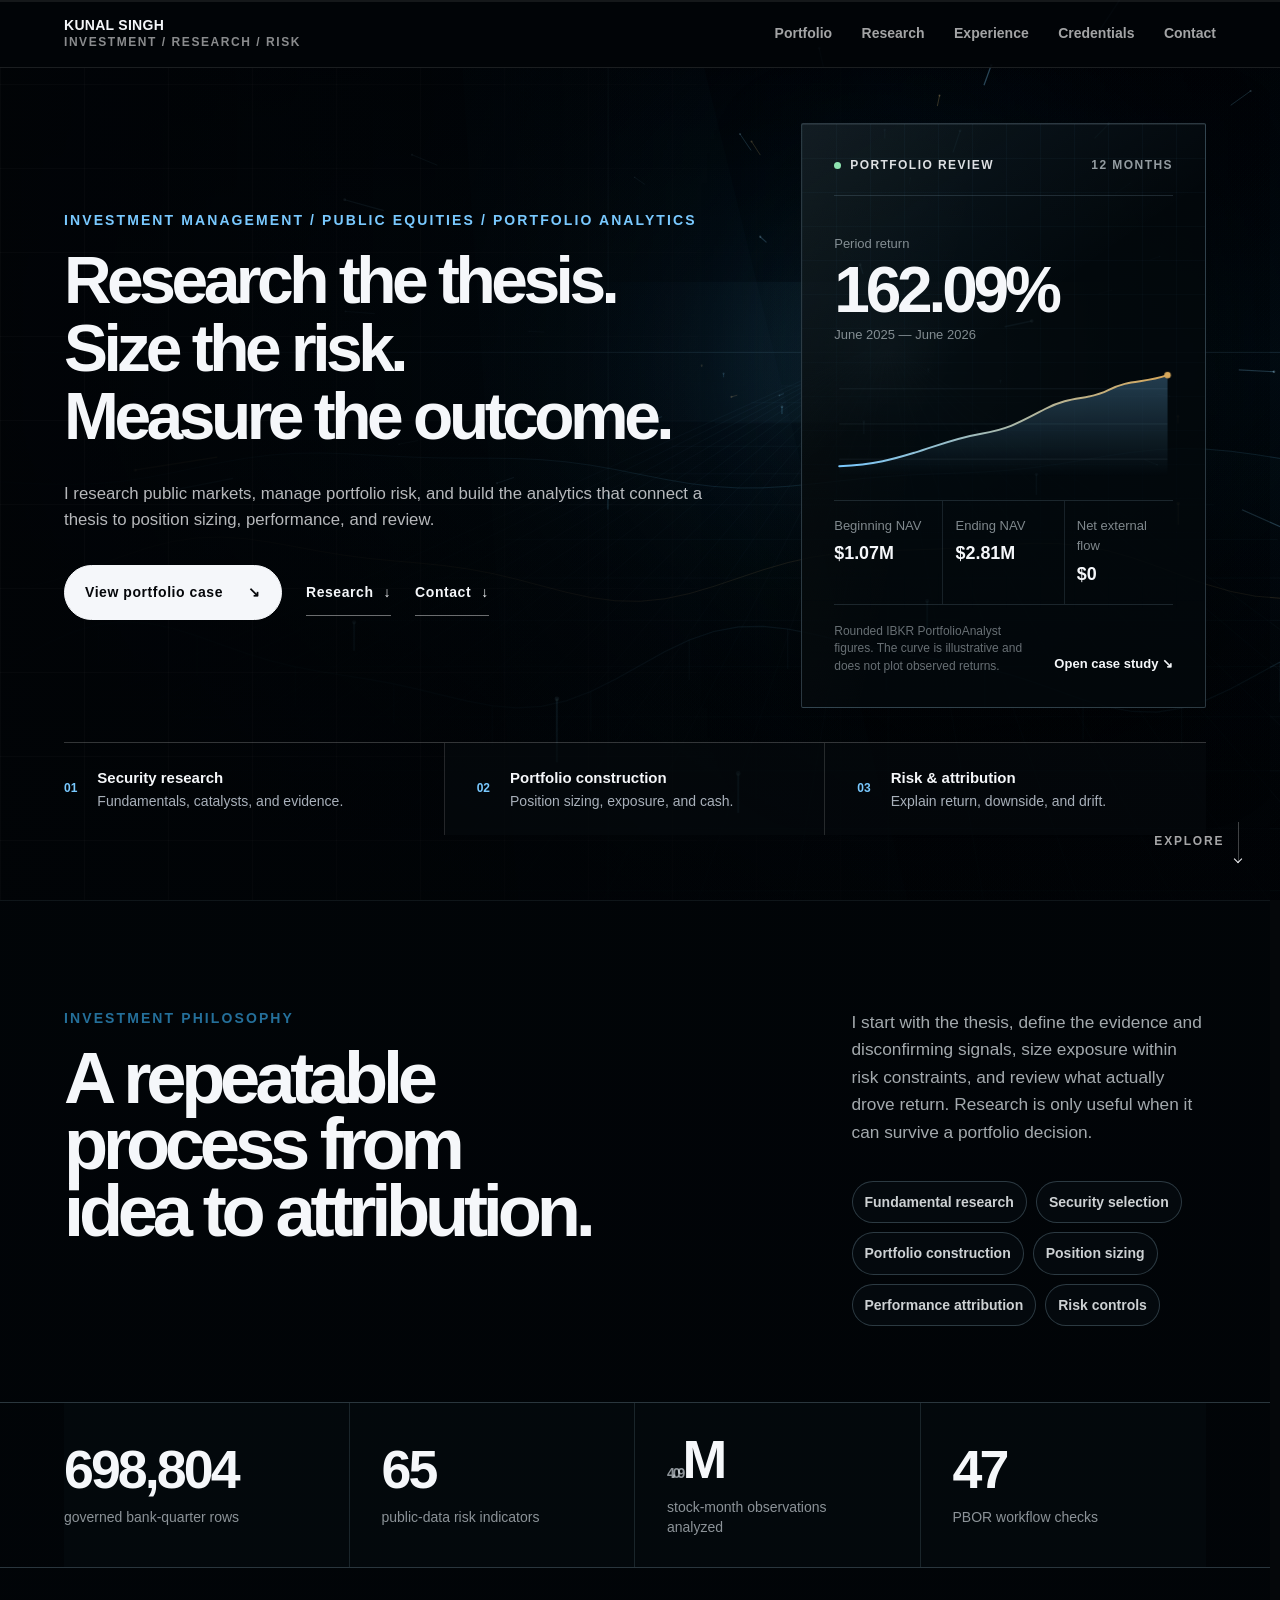
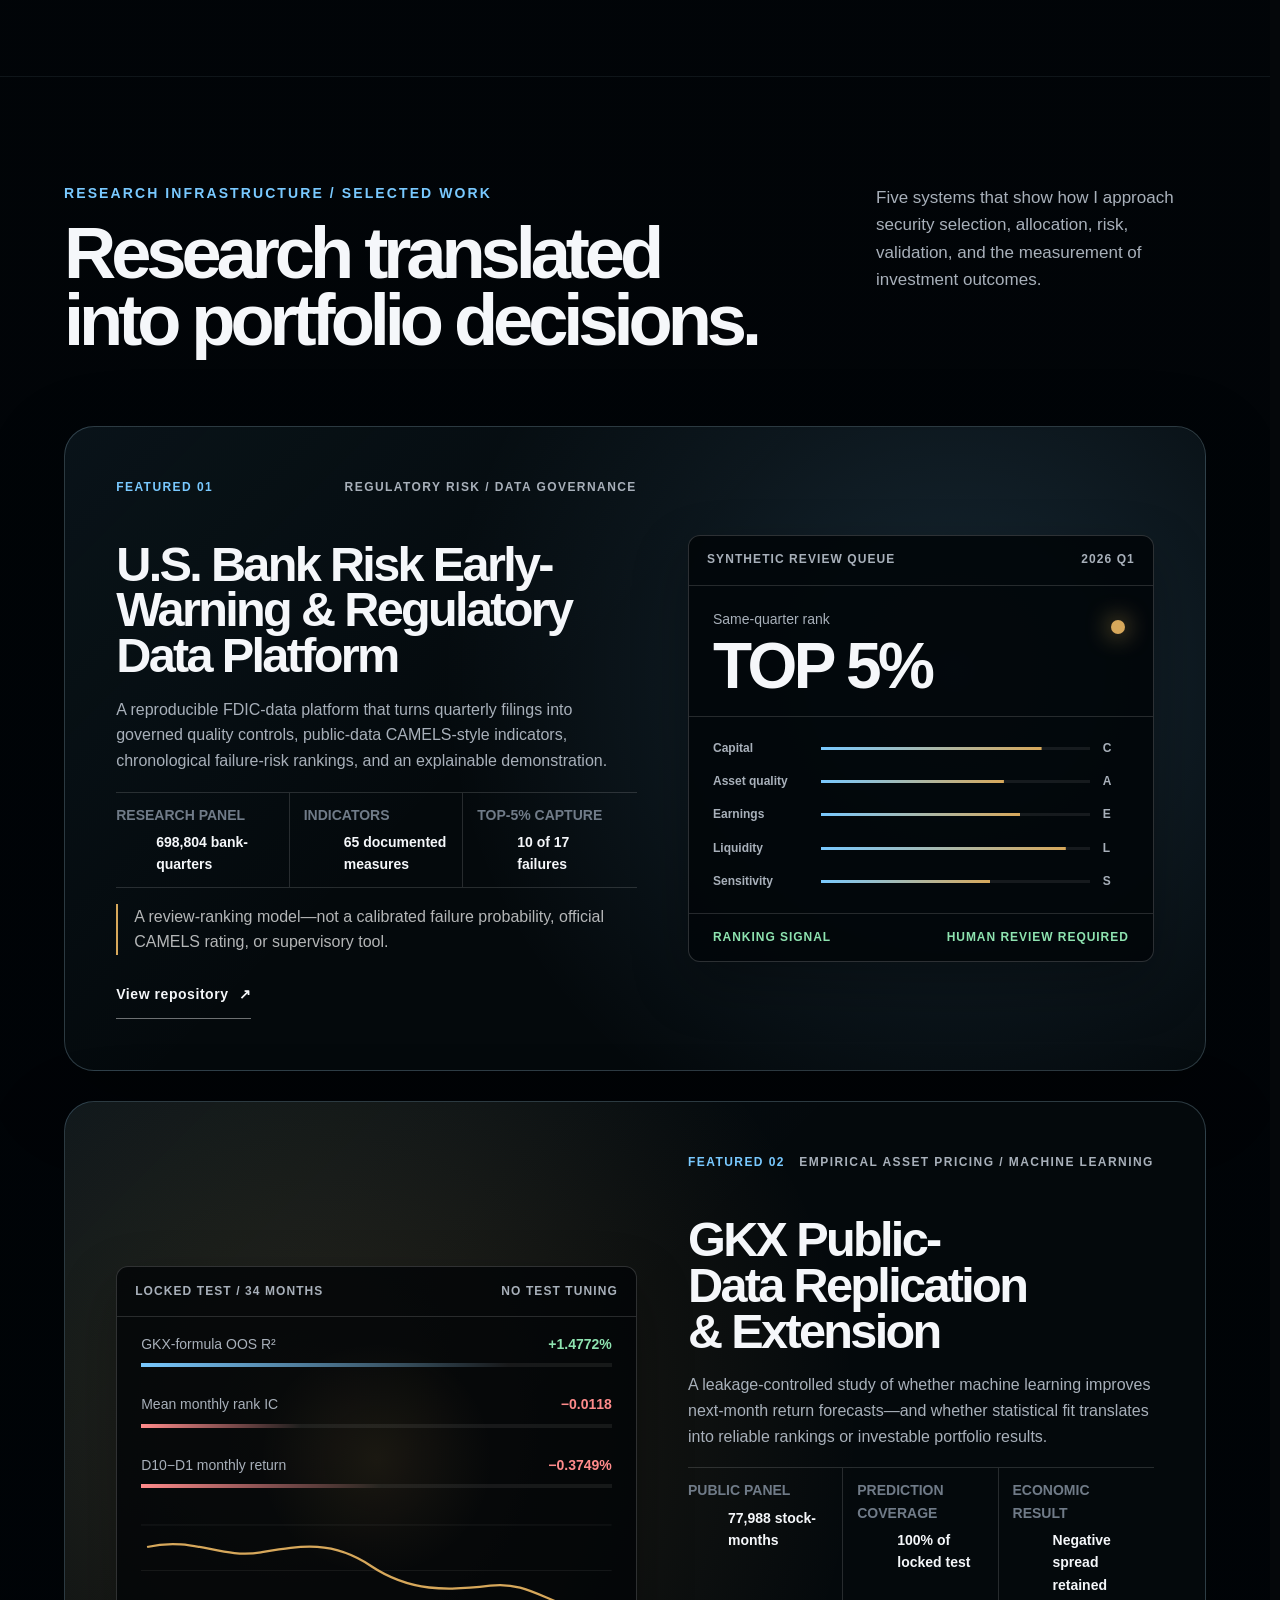
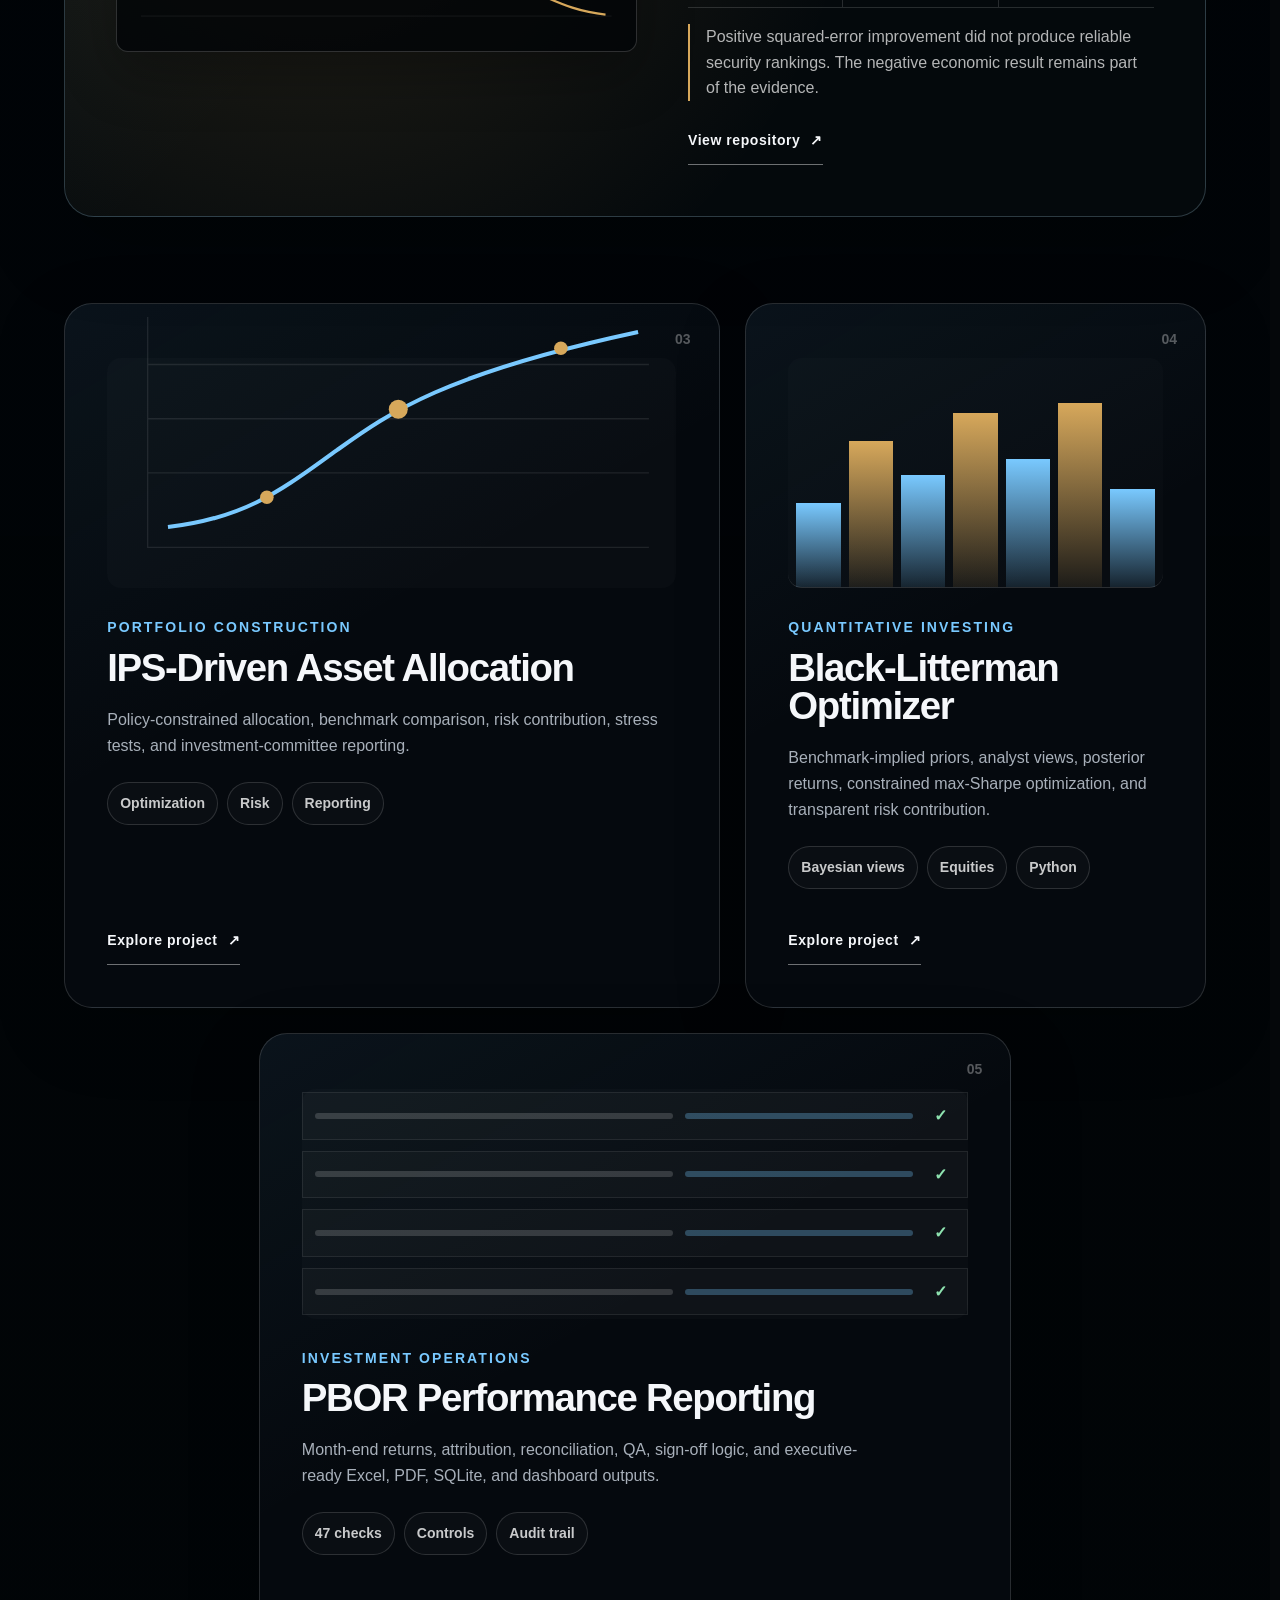
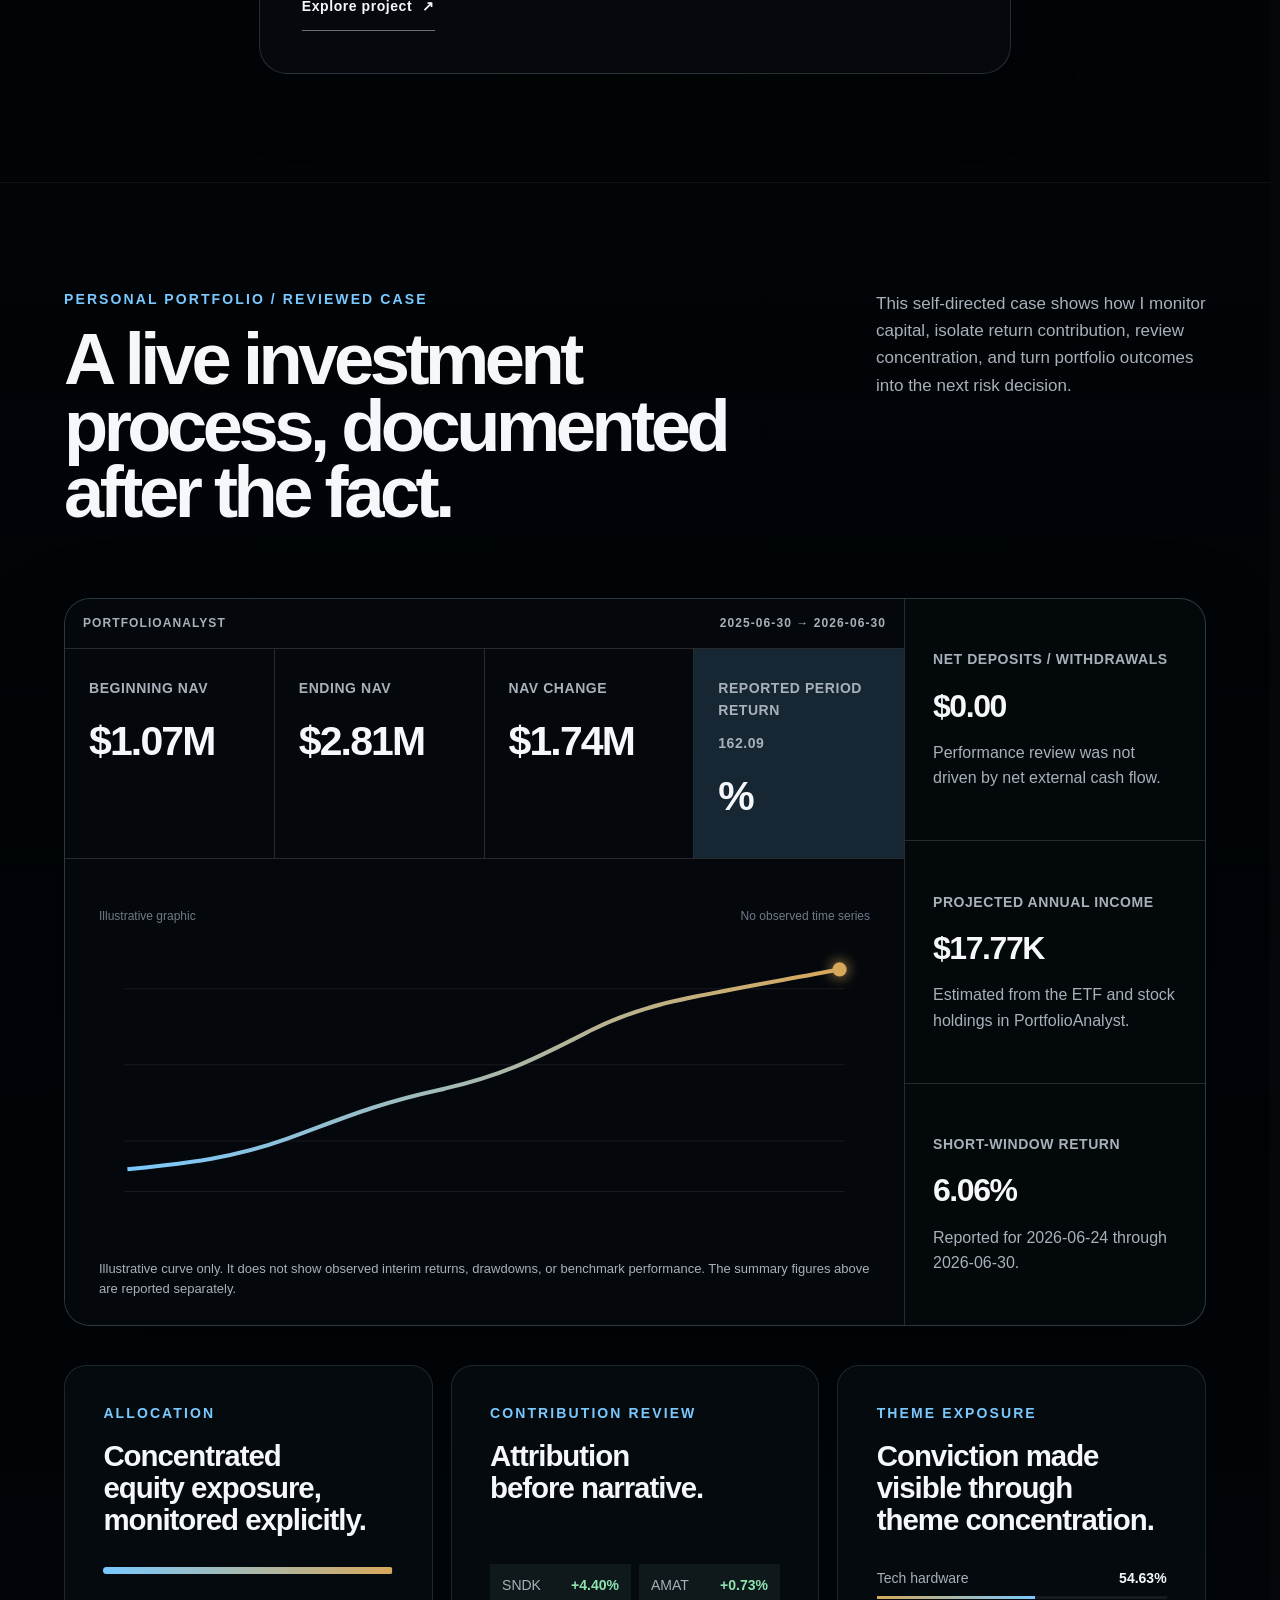
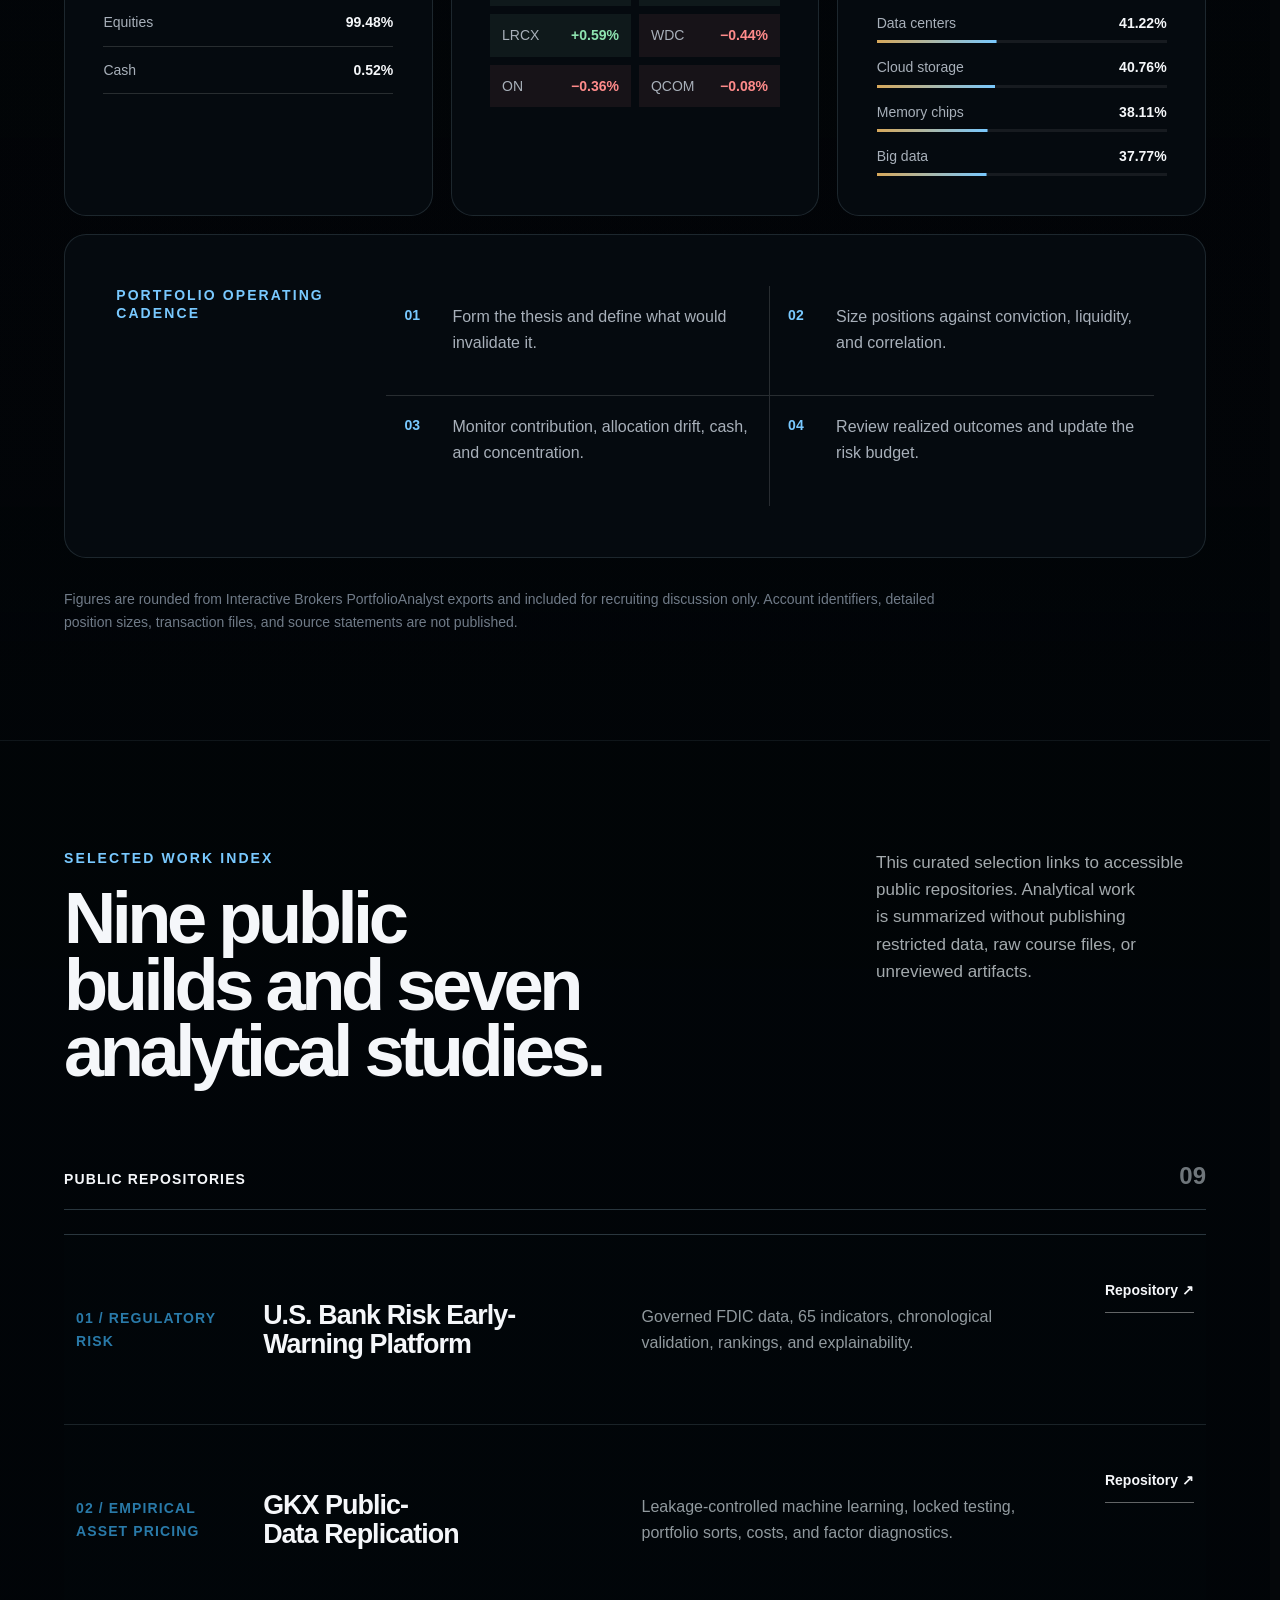
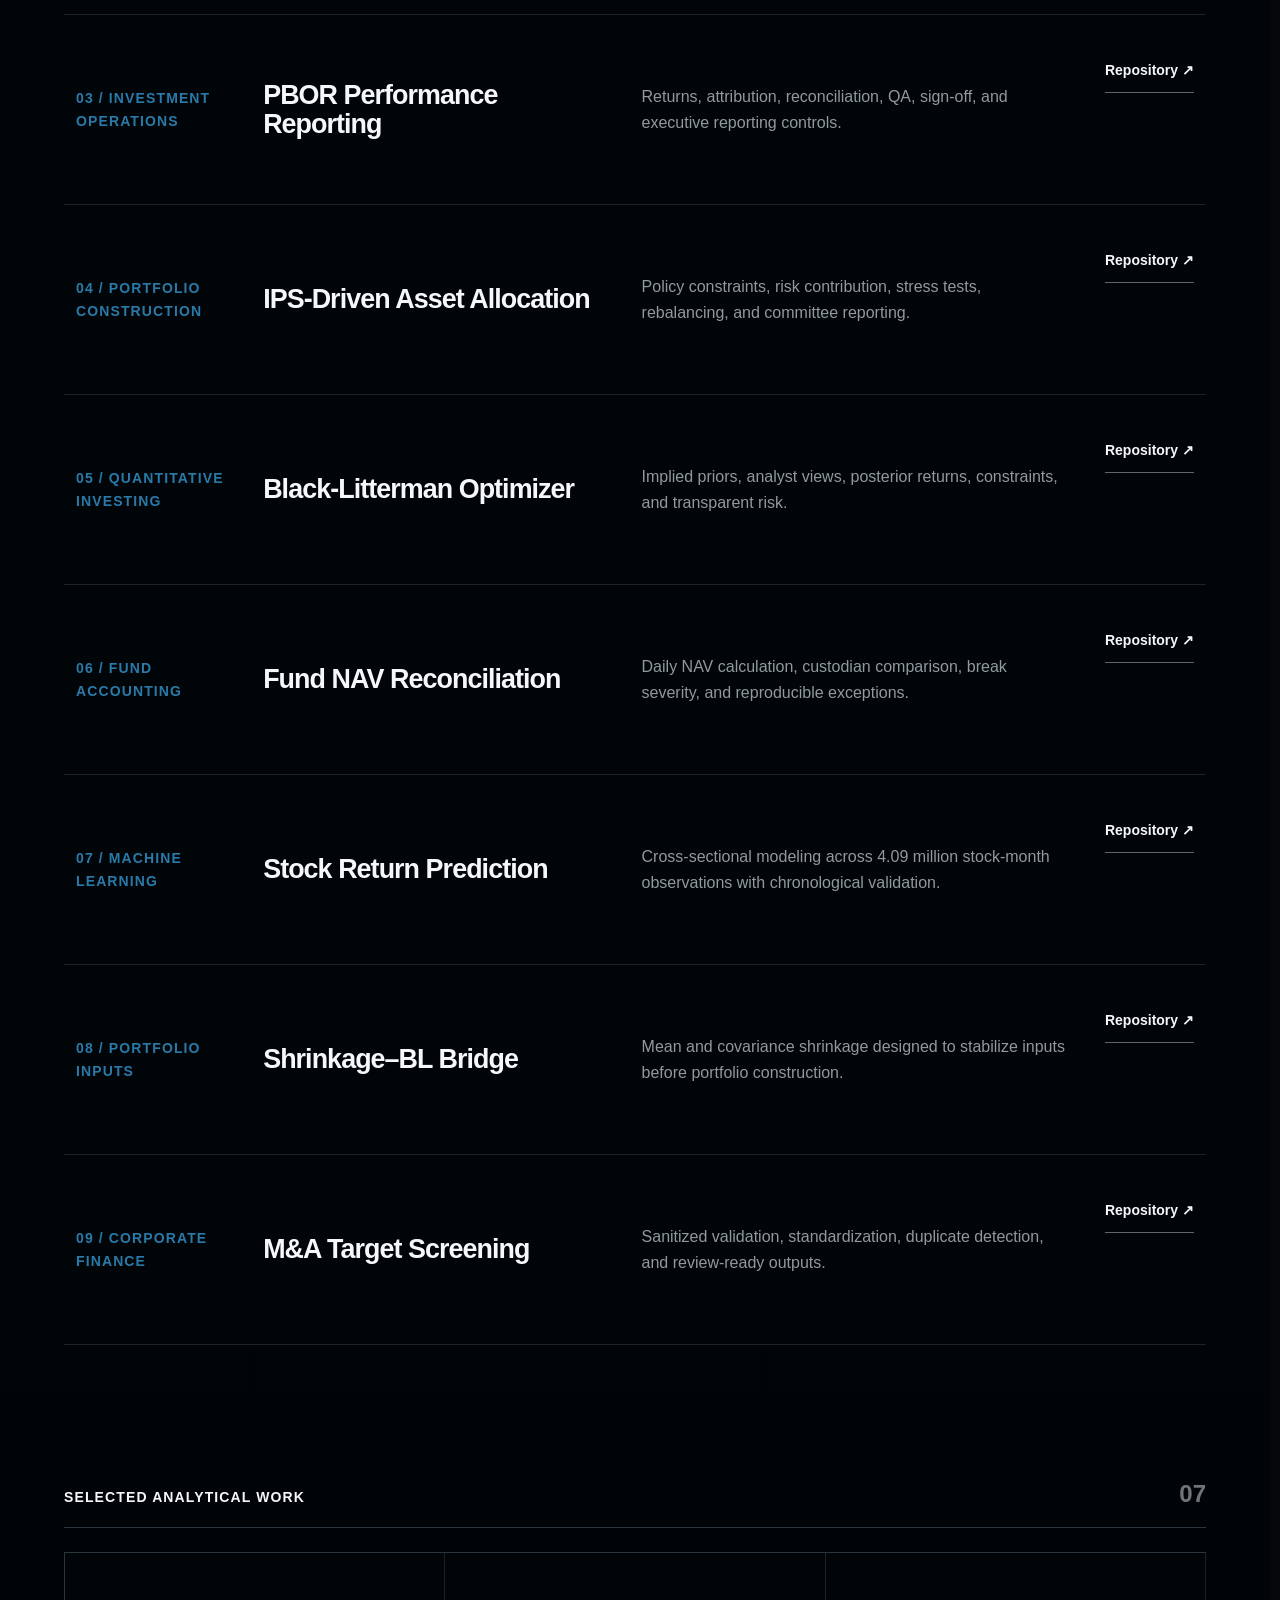
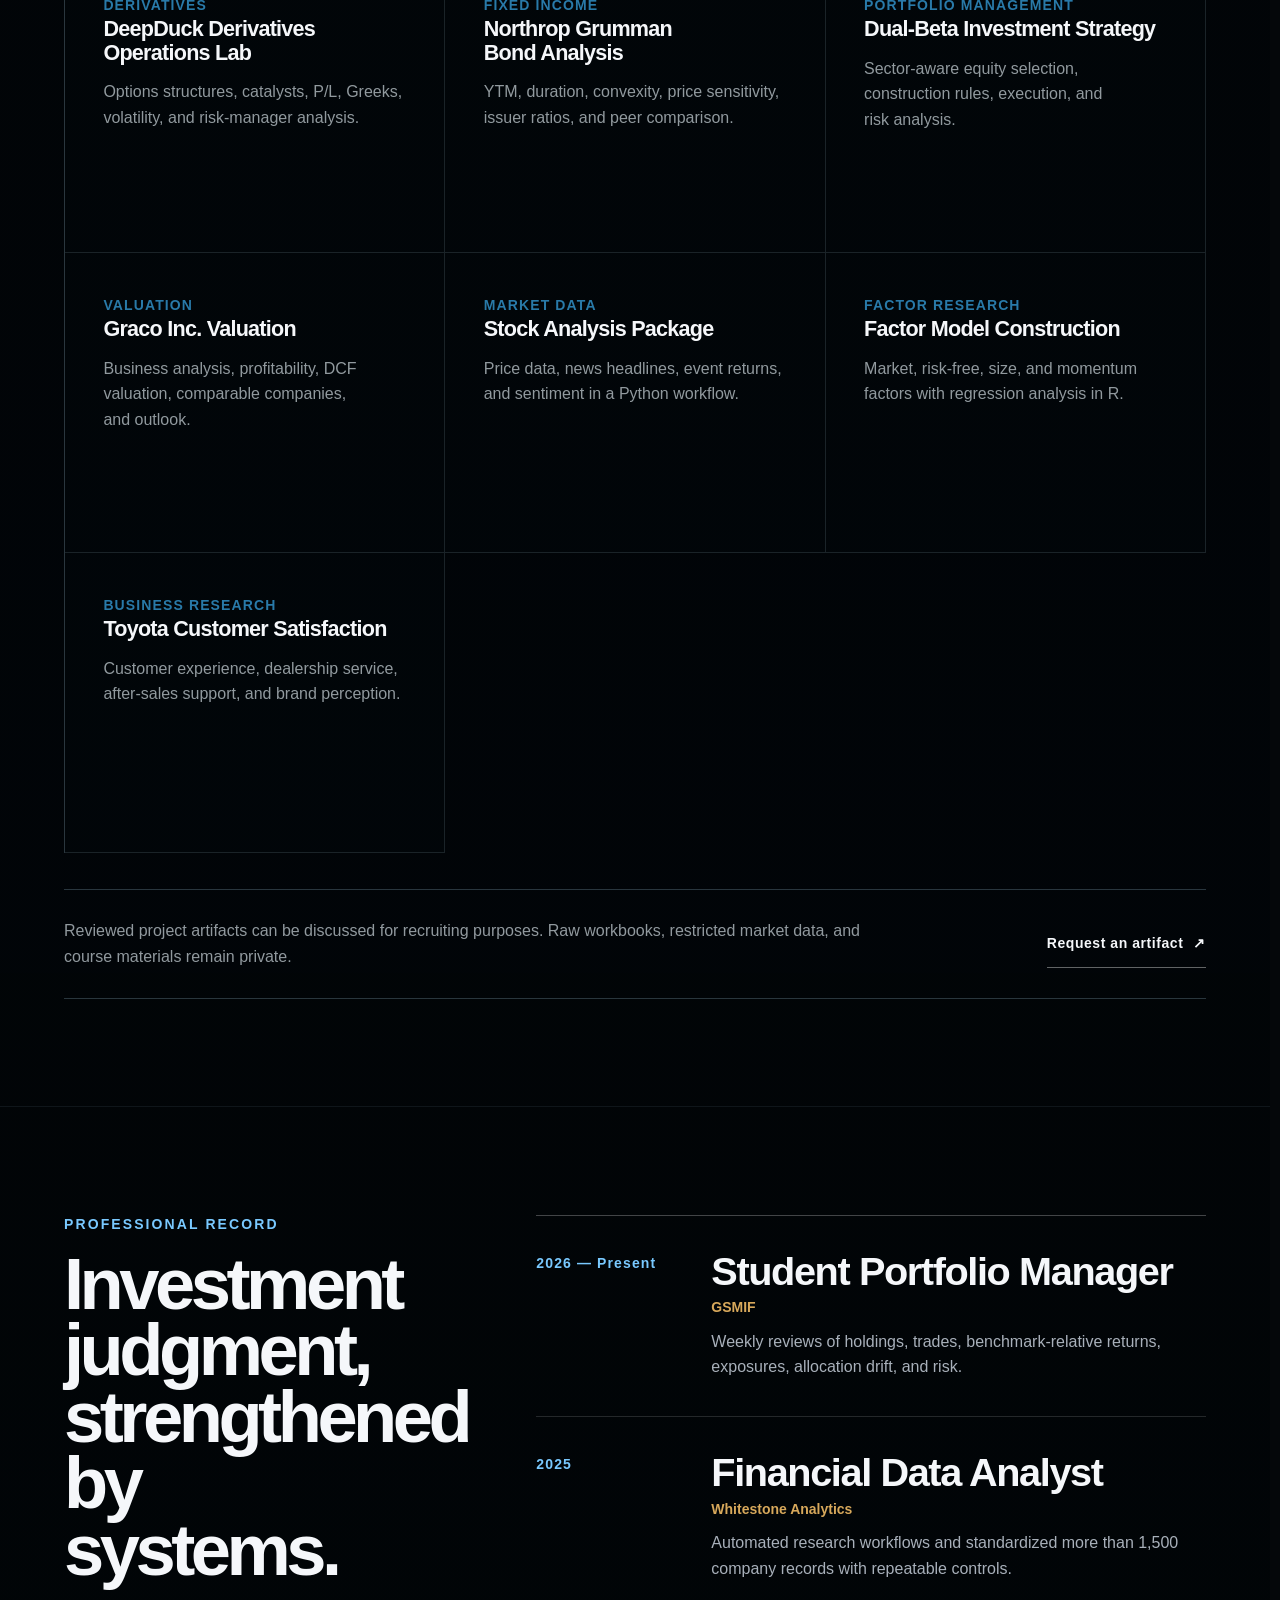
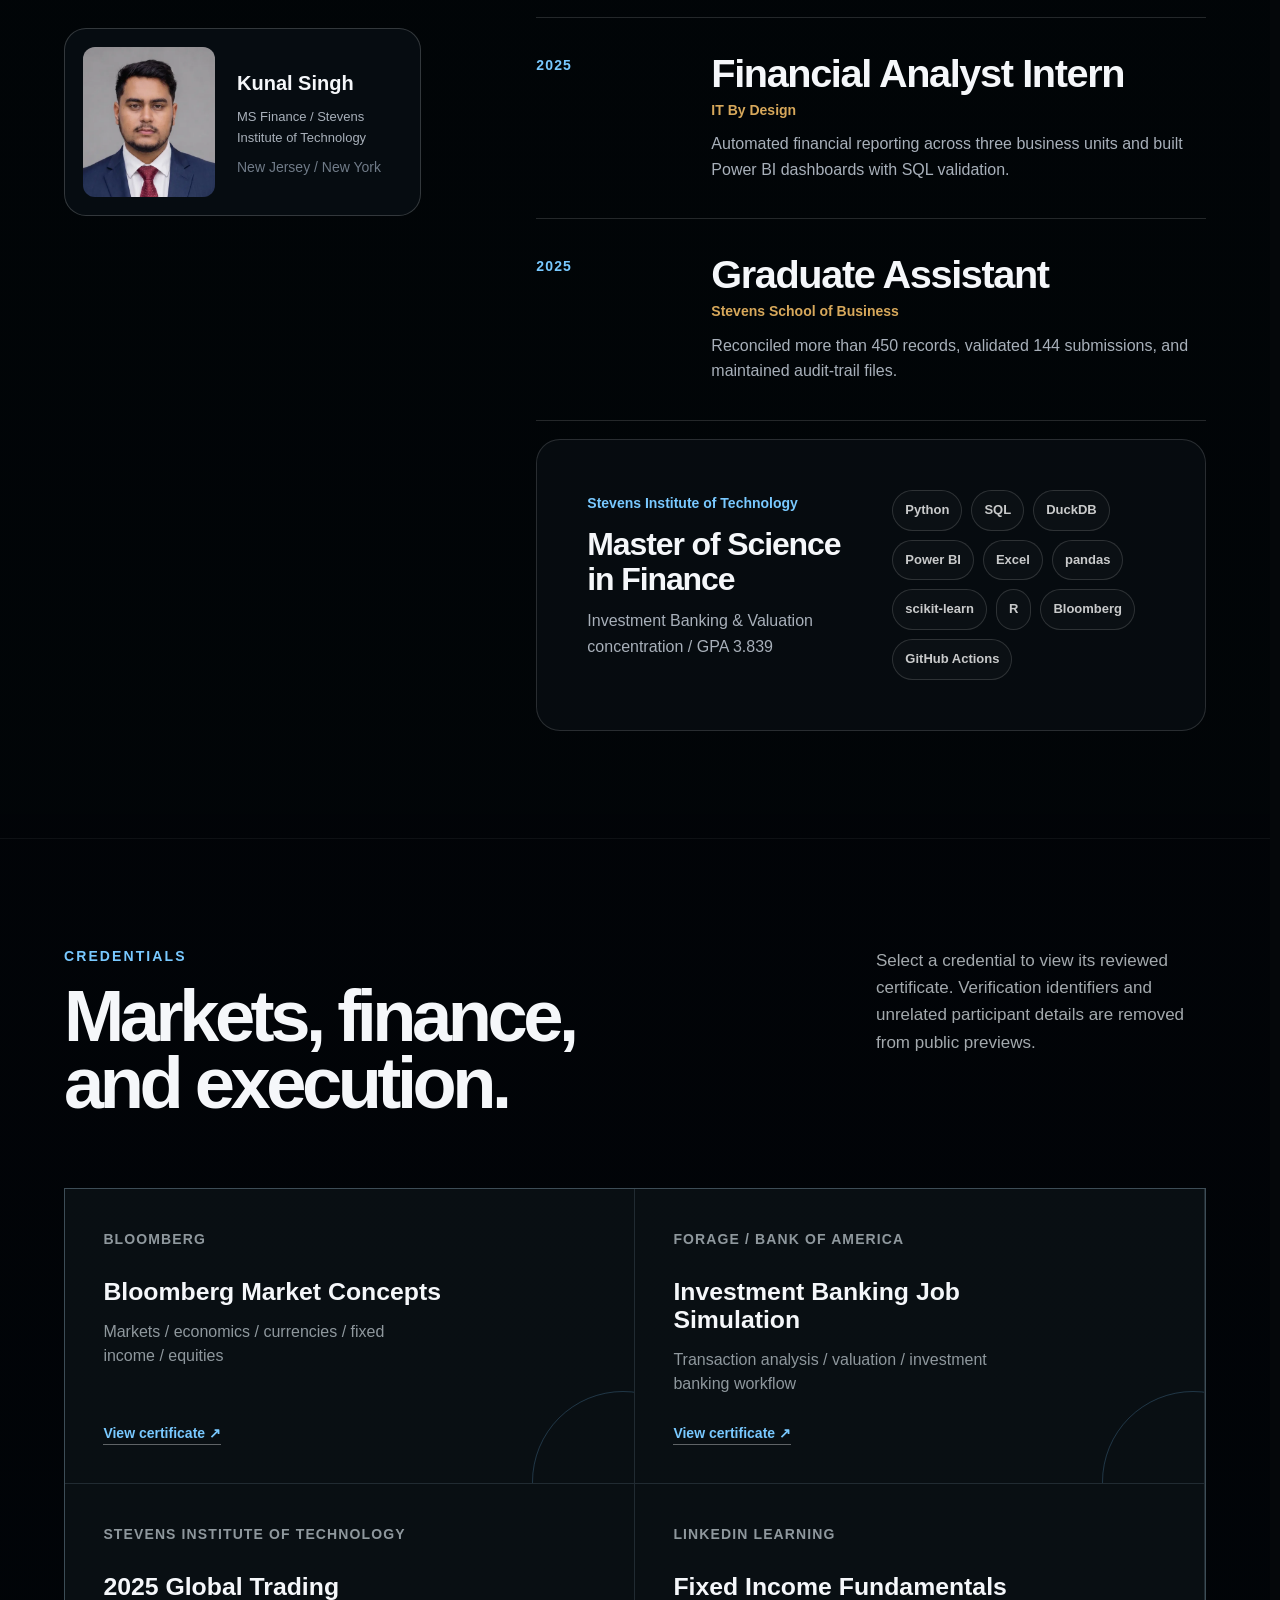
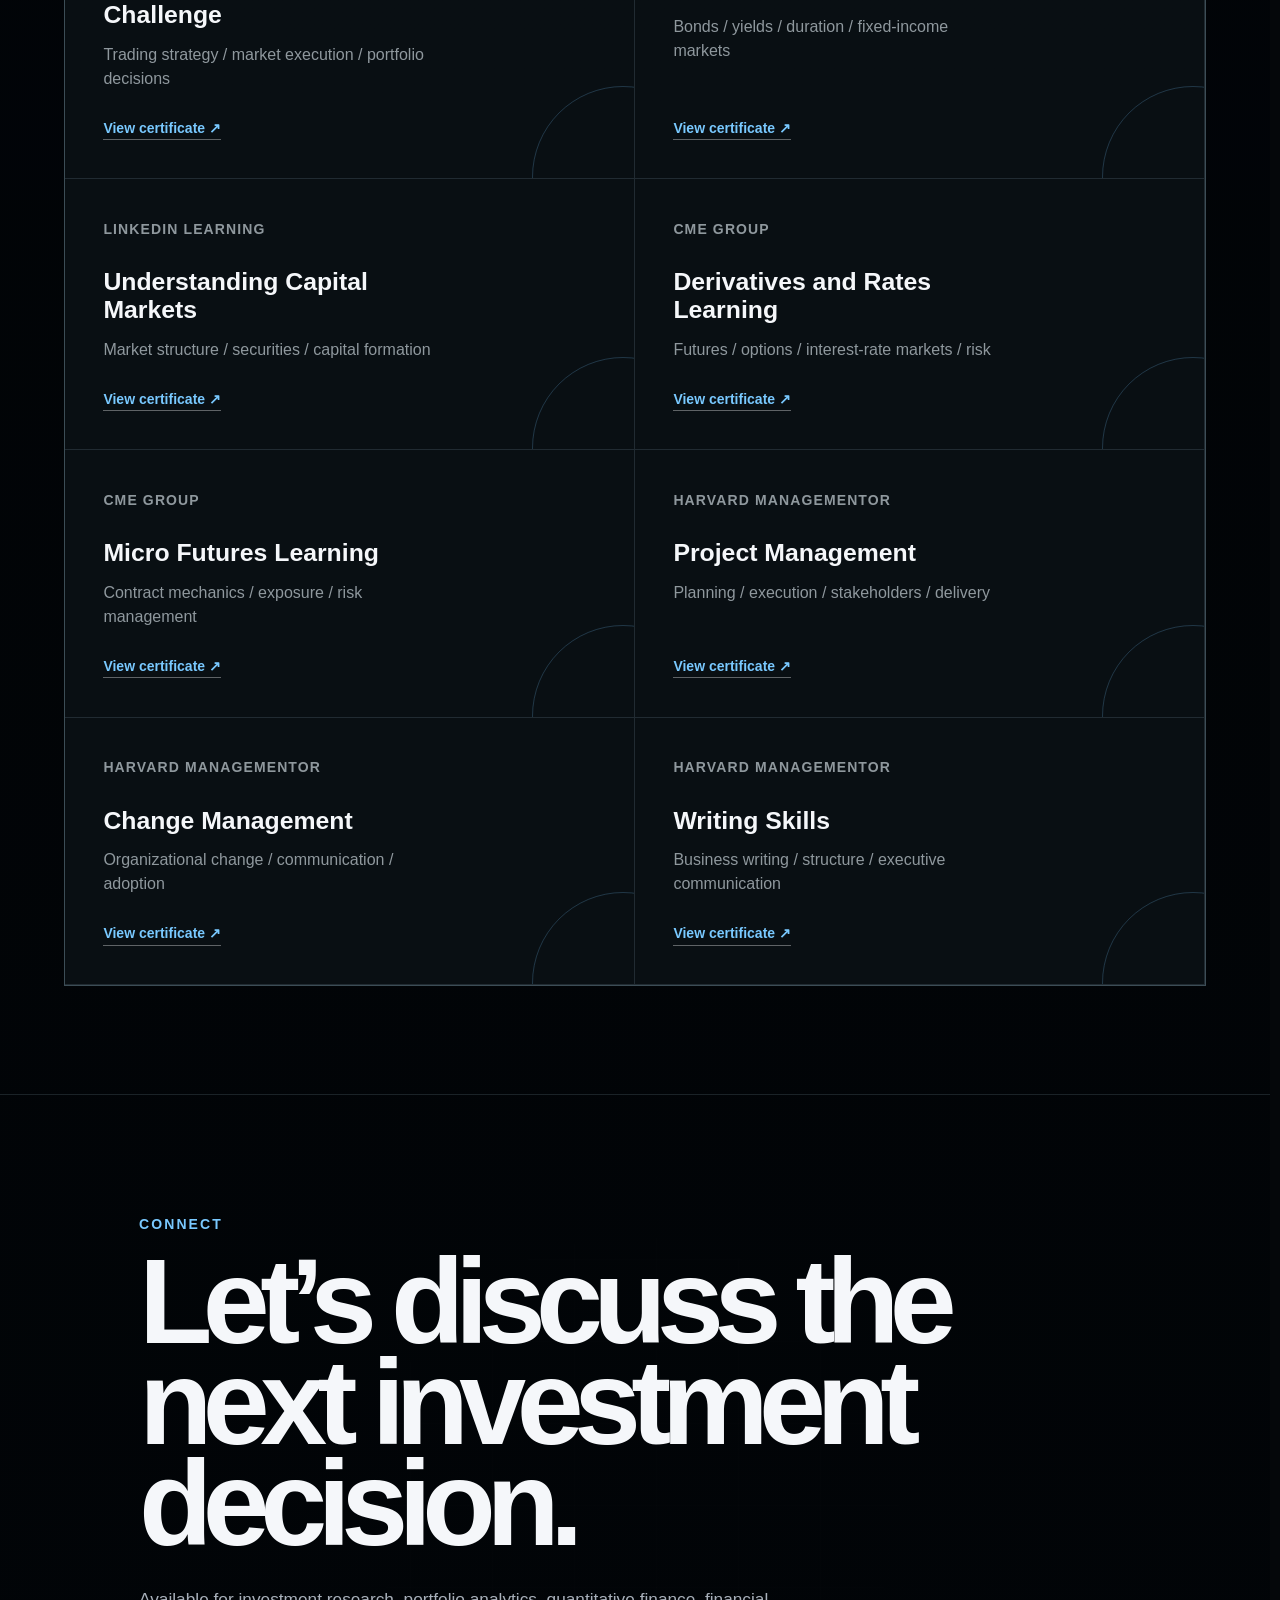
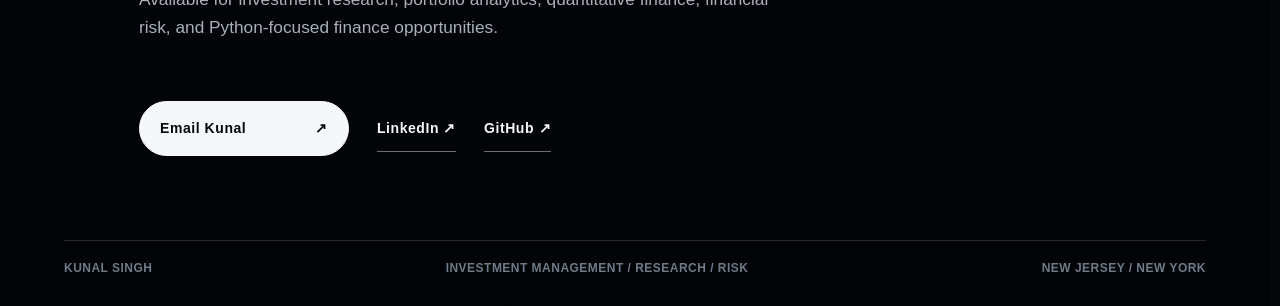
==== index.html @ 13749013 "Clarify illustrative portfolio curves and curated public work" ====
<!doctype html>
<html lang="en">
  <head>
    <meta charset="utf-8">
    <meta name="viewport" content="width=device-width, initial-scale=1">
    <meta name="theme-color" content="#05070a">
    <meta
      name="description"
      content="Kunal Singh combines public-markets research, portfolio construction, risk analytics, and reproducible investment systems."
    >
    <meta property="og:type" content="website">
    <meta property="og:site_name" content="Kunal Singh Finance Portfolio">
    <meta property="og:title" content="Kunal Singh | Investment Management, Research & Portfolio Analytics">
    <meta
      property="og:description"
      content="Public-markets research, portfolio construction, risk analytics, and reproducible investment systems."
    >
    <meta property="og:url" content="https://kunalsingh-finance.github.io/kunal-singh-finance-site/">
    <meta
      property="og:image"
      content="https://kunalsingh-finance.github.io/kunal-singh-finance-site/assets/wall-street-hero.png"
    >
    <meta property="og:image:width" content="1672">
    <meta property="og:image:height" content="941">
    <meta name="twitter:card" content="summary_large_image">
    <meta name="twitter:title" content="Kunal Singh | Investment Management, Research & Portfolio Analytics">
    <meta
      name="twitter:description"
      content="Public-markets research, portfolio construction, risk analytics, and reproducible investment systems."
    >
    <meta
      name="twitter:image"
      content="https://kunalsingh-finance.github.io/kunal-singh-finance-site/assets/wall-street-hero.png"
    >
    <title>Kunal Singh | Investment Management, Research & Portfolio Analytics</title>
    <link rel="icon" href="assets/favicon.svg" type="image/svg+xml">
    <link rel="stylesheet" href="styles.css">
    <script>document.documentElement.classList.add("js");</script>
    <script type="application/ld+json">
      {
        "@context": "https://schema.org",
        "@type": "Person",
        "name": "Kunal Singh",
        "url": "https://kunalsingh-finance.github.io/kunal-singh-finance-site/",
        "image": "https://kunalsingh-finance.github.io/kunal-singh-finance-site/assets/kunal-singh-headshot-2026.png",
        "jobTitle": "Student Portfolio Manager",
        "email": "mailto:ks0000477@gmail.com",
        "alumniOf": {
          "@type": "CollegeOrUniversity",
          "name": "Stevens Institute of Technology"
        },
        "sameAs": [
          "https://www.linkedin.com/in/kunalsingh-finance/",
          "https://github.com/kunalsingh-finance"
        ]
      }
    </script>
  </head>
  <body>
    <a class="skip-link" href="#main">Skip to content</a>
    <canvas class="ambient-canvas" id="ambient-canvas" aria-hidden="true"></canvas>
    <div class="ambient-wash" aria-hidden="true"></div>
    <div class="scroll-progress" aria-hidden="true"><span></span></div>

    <header class="site-header">
      <a class="wordmark" href="#top" aria-label="Kunal Singh home">
        <span class="wordmark-name">KUNAL SINGH</span>
        <span class="wordmark-role">INVESTMENT / RESEARCH / RISK</span>
      </a>

      <nav class="desktop-nav" aria-label="Primary navigation">
        <a href="#portfolio">Portfolio</a>
        <a href="#work">Research</a>
        <a href="#experience">Experience</a>
        <a href="#credentials">Credentials</a>
        <a href="#contact">Contact</a>
      </nav>

      <button
        class="menu-button"
        type="button"
        aria-expanded="false"
        aria-controls="mobile-nav"
        aria-label="Open navigation"
      >
        <span></span>
        <span></span>
        <span></span>
      </button>

      <nav
        class="mobile-nav"
        id="mobile-nav"
        aria-label="Mobile navigation"
        aria-hidden="true"
        inert
      >
        <a href="#portfolio">Portfolio</a>
        <a href="#work">Research</a>
        <a href="#experience">Experience</a>
        <a href="#credentials">Credentials</a>
        <a href="#contact">Contact</a>
      </nav>
    </header>

    <main id="main" tabindex="-1">
      <section class="hero" id="top" data-chapter="Opening" data-chapter-index="01">
        <div class="hero-overlay" aria-hidden="true"></div>
        <div class="hero-signal-field" aria-hidden="true"><span></span><span></span></div>

        <div class="section-shell hero-layout">
          <div class="hero-copy" data-reveal>
            <p class="eyebrow">Investment management / public equities / portfolio analytics</p>
            <h1 aria-label="Research the thesis. Size the risk. Measure the outcome.">
              <span class="hero-line" aria-hidden="true"><span>Research the thesis.</span></span>
              <span class="hero-line" aria-hidden="true"><span>Size the risk.</span></span>
              <span class="hero-line" aria-hidden="true"><span>Measure the outcome.</span></span>
            </h1>
            <p class="hero-summary">
              I research public markets, manage portfolio risk, and build the analytics that
              connect a thesis to position sizing, performance, and review.
            </p>
            <div class="hero-actions">
              <a class="button button-primary" href="#portfolio">
                View portfolio case
                <span aria-hidden="true">↘</span>
              </a>
              <a class="text-link" href="#work">Research <span aria-hidden="true">↓</span></a>
              <a class="text-link" href="#contact">Contact <span aria-hidden="true">↓</span></a>
            </div>
          </div>

          <aside
            class="hero-book motion-scene"
            data-reveal
            aria-label="Self-directed managed portfolio case snapshot"
          >
            <div class="hero-book-header">
              <span><i aria-hidden="true"></i> Portfolio review</span>
              <span>12 months</span>
            </div>
            <div class="hero-book-return">
              <span>Period return</span>
              <strong><span data-count-to="162.09" data-count-decimals="2">162.09</span>%</strong>
              <small>June 2025 — June 2026</small>
            </div>
            <svg class="hero-book-chart" viewBox="0 0 520 178" aria-hidden="true" focusable="false">
              <defs>
                <linearGradient id="hero-book-fill" x1="0" y1="0" x2="0" y2="1">
                  <stop offset="0%" stop-color="#79c9ff" stop-opacity="0.28"></stop>
                  <stop offset="100%" stop-color="#79c9ff" stop-opacity="0"></stop>
                </linearGradient>
                <linearGradient id="hero-book-line" x1="0" y1="0" x2="1" y2="0">
                  <stop offset="0%" stop-color="#79c9ff"></stop>
                  <stop offset="100%" stop-color="#d7a85b"></stop>
                </linearGradient>
              </defs>
              <path class="hero-book-grid" d="M8 35H512 M8 89H512 M8 143H512"></path>
              <path
                class="hero-book-area"
                d="M8 154 C65 151, 91 143, 124 133 S185 111, 226 104 S282 88, 324 66 S388 54, 421 37 S474 27, 512 14 L512 170 L8 170 Z"
              ></path>
              <path
                class="hero-book-line"
                d="M8 154 C65 151, 91 143, 124 133 S185 111, 226 104 S282 88, 324 66 S388 54, 421 37 S474 27, 512 14"
              ></path>
              <circle class="hero-book-endpoint" cx="512" cy="14" r="5"></circle>
            </svg>
            <div class="hero-book-metrics">
              <div><span>Beginning NAV</span><strong>$1.07M</strong></div>
              <div><span>Ending NAV</span><strong>$2.81M</strong></div>
              <div><span>Net external flow</span><strong>$0</strong></div>
            </div>
            <div class="hero-book-footer">
              <p>Rounded IBKR PortfolioAnalyst figures. The curve is illustrative and does not plot observed returns.</p>
              <a href="#portfolio">Open case study <span aria-hidden="true">↘</span></a>
            </div>
          </aside>

          <div class="hero-capabilities" aria-label="Core disciplines" data-reveal>
            <article>
              <span>01</span>
              <div>
                <strong>Security research</strong>
                <p>Fundamentals, catalysts, and evidence.</p>
              </div>
            </article>
            <article>
              <span>02</span>
              <div>
                <strong>Portfolio construction</strong>
                <p>Position sizing, exposure, and cash.</p>
              </div>
            </article>
            <article>
              <span>03</span>
              <div>
                <strong>Risk &amp; attribution</strong>
                <p>Explain return, downside, and drift.</p>
              </div>
            </article>
          </div>
        </div>

        <a class="scroll-cue" href="#mission" aria-label="Scroll to overview">
          <span>Explore</span>
          <i aria-hidden="true"></i>
        </a>
      </section>

      <section class="overview-section" id="mission" data-chapter="Operating standard" data-chapter-index="02">
        <div class="section-shell overview-layout">
          <div class="section-heading" data-reveal>
            <p class="eyebrow">Investment philosophy</p>
            <h2>A repeatable process from idea to attribution.</h2>
          </div>
          <div class="overview-copy" data-reveal>
            <p>
              I start with the thesis, define the evidence and disconfirming signals, size
              exposure within risk constraints, and review what actually drove return. Research
              is only useful when it can survive a portfolio decision.
            </p>
            <div class="capability-pills" aria-label="Core capabilities">
              <span>Fundamental research</span>
              <span>Security selection</span>
              <span>Portfolio construction</span>
              <span>Position sizing</span>
              <span>Performance attribution</span>
              <span>Risk controls</span>
            </div>
          </div>
        </div>

        <div class="section-shell proof-grid" aria-label="Selected project scale">
          <article data-reveal>
            <strong data-count-to="698804" data-count-grouping>698,804</strong>
            <span>governed bank-quarter rows</span>
          </article>
          <article data-reveal>
            <strong data-count-to="65">65</strong>
            <span>public-data risk indicators</span>
          </article>
          <article data-reveal>
            <strong><span data-count-to="4.09" data-count-decimals="2">4.09</span>M</strong>
            <span>stock-month observations analyzed</span>
          </article>
          <article data-reveal>
            <strong data-count-to="47">47</strong>
            <span>PBOR workflow checks</span>
          </article>
        </div>
      </section>

      <section class="work-section" id="work" data-chapter="Selected work" data-chapter-index="03">
        <div class="section-shell">
          <div class="work-heading" data-reveal>
            <div>
              <p class="eyebrow">Research infrastructure / selected work</p>
              <h2>Research translated into portfolio decisions.</h2>
            </div>
            <p>
              Five systems that show how I approach security selection, allocation, risk,
              validation, and the measurement of investment outcomes.
            </p>
          </div>

          <div class="flagship-stack">
          <article class="flagship flagship-bank motion-scene" data-reveal>
            <div class="flagship-copy">
              <div class="project-kicker">
                <span>Featured 01</span>
                <span>Regulatory risk / data governance</span>
              </div>
              <h3>U.S. Bank Risk Early-Warning & Regulatory Data Platform</h3>
              <p>
                A reproducible FDIC-data platform that turns quarterly filings into governed
                quality controls, public-data CAMELS-style indicators, chronological
                failure-risk rankings, and an explainable demonstration.
              </p>
              <dl class="project-facts">
                <div><dt>Research panel</dt><dd>698,804 bank-quarters</dd></div>
                <div><dt>Indicators</dt><dd>65 documented measures</dd></div>
                <div><dt>Top-5% capture</dt><dd>10 of 17 failures</dd></div>
              </dl>
              <p class="project-caveat">
                A review-ranking model—not a calibrated failure probability, official CAMELS
                rating, or supervisory tool.
              </p>
              <a
                class="project-link"
                href="https://github.com/kunalsingh-finance/us-bank-risk-regulatory-data-platform"
                target="_blank"
                rel="noopener"
              >
                View repository <span aria-hidden="true">↗</span>
              </a>
            </div>

            <div class="risk-console" aria-hidden="true" data-tilt>
              <div class="visual-header">
                <span>SYNTHETIC REVIEW QUEUE</span>
                <span>2026 Q1</span>
              </div>
              <div class="risk-score">
                <span>Same-quarter rank</span>
                <strong>TOP 5%</strong>
                <i></i>
              </div>
              <div class="risk-signals">
                <div style="--signal: 82%"><span>Capital</span><i></i><b>C</b></div>
                <div style="--signal: 68%"><span>Asset quality</span><i></i><b>A</b></div>
                <div style="--signal: 74%"><span>Earnings</span><i></i><b>E</b></div>
                <div style="--signal: 91%"><span>Liquidity</span><i></i><b>L</b></div>
                <div style="--signal: 63%"><span>Sensitivity</span><i></i><b>S</b></div>
              </div>
              <div class="risk-footer">
                <span>RANKING SIGNAL</span>
                <span>HUMAN REVIEW REQUIRED</span>
              </div>
            </div>
          </article>

          <article class="flagship flagship-gkx motion-scene" data-reveal>
            <div class="research-console" role="group" aria-label="Locked-test model results" data-tilt>
              <div class="visual-header">
                <span>LOCKED TEST / 34 MONTHS</span>
                <span>NO TEST TUNING</span>
              </div>
              <div class="model-result positive">
                <span>GKX-formula OOS R²</span>
                <strong>+1.4772%</strong>
                <i style="--result: 78%"></i>
              </div>
              <div class="model-result negative">
                <span>Mean monthly rank IC</span>
                <strong>−0.0118</strong>
                <i style="--result: 34%"></i>
              </div>
              <div class="model-result negative">
                <span>D10−D1 monthly return</span>
                <strong>−0.3749%</strong>
                <i style="--result: 51%"></i>
              </div>
              <svg class="research-line" viewBox="0 0 620 170" aria-hidden="true" focusable="false">
                <path class="research-grid" d="M0 25H620 M0 85H620 M0 145H620"></path>
                <path
                  class="research-path"
                  d="M8 54 C70 40, 104 70, 158 61 S252 45, 303 79 S404 112, 460 105 S540 136, 612 143"
                ></path>
              </svg>
            </div>

            <div class="flagship-copy">
              <div class="project-kicker">
                <span>Featured 02</span>
                <span>Empirical asset pricing / machine learning</span>
              </div>
              <h3>GKX Public-Data Replication & Extension</h3>
              <p>
                A leakage-controlled study of whether machine learning improves next-month
                return forecasts—and whether statistical fit translates into reliable rankings
                or investable portfolio results.
              </p>
              <dl class="project-facts">
                <div><dt>Public panel</dt><dd>77,988 stock-months</dd></div>
                <div><dt>Prediction coverage</dt><dd>100% of locked test</dd></div>
                <div><dt>Economic result</dt><dd>Negative spread retained</dd></div>
              </dl>
              <p class="project-caveat">
                Positive squared-error improvement did not produce reliable security rankings.
                The negative economic result remains part of the evidence.
              </p>
              <a
                class="project-link"
                href="https://github.com/kunalsingh-finance/gkx-public-data-replication"
                target="_blank"
                rel="noopener"
              >
                View repository <span aria-hidden="true">↗</span>
              </a>
            </div>
          </article>
          </div>

          <div class="feature-grid">
            <article class="feature-card feature-allocation motion-scene" data-reveal>
              <div class="feature-number">03</div>
              <div class="feature-visual" aria-hidden="true" data-tilt>
                <svg viewBox="0 0 420 220">
                  <path class="chart-grid" d="M30 20V190H400 M30 55H400 M30 95H400 M30 135H400"></path>
                  <path
                    class="frontier-path"
                    d="M45 175 C105 168, 132 145, 170 118 S248 62, 392 31"
                  ></path>
                  <circle cx="118" cy="153" r="5"></circle>
                  <circle cx="215" cy="88" r="7"></circle>
                  <circle cx="335" cy="43" r="5"></circle>
                </svg>
              </div>
              <p class="eyebrow">Portfolio construction</p>
              <h3>IPS-Driven Asset Allocation</h3>
              <p>
                Policy-constrained allocation, benchmark comparison, risk contribution,
                stress tests, and investment-committee reporting.
              </p>
              <div class="tag-list"><span>Optimization</span><span>Risk</span><span>Reporting</span></div>
              <a
                href="https://github.com/kunalsingh-finance/ips-driven-asset-allocation-engine"
                target="_blank"
                rel="noopener"
              >Explore project <span aria-hidden="true">↗</span></a>
            </article>

            <article class="feature-card feature-black-litterman motion-scene" data-reveal>
              <div class="feature-number">04</div>
              <div class="feature-visual signal-visual" aria-hidden="true" data-tilt>
                <span style="--height: 42%"></span>
                <span style="--height: 73%"></span>
                <span style="--height: 56%"></span>
                <span style="--height: 87%"></span>
                <span style="--height: 64%"></span>
                <span style="--height: 92%"></span>
                <span style="--height: 49%"></span>
              </div>
              <p class="eyebrow">Quantitative investing</p>
              <h3>Black-Litterman Optimizer</h3>
              <p>
                Benchmark-implied priors, analyst views, posterior returns, constrained
                max-Sharpe optimization, and transparent risk contribution.
              </p>
              <div class="tag-list"><span>Bayesian views</span><span>Equities</span><span>Python</span></div>
              <a
                href="https://github.com/kunalsingh-finance/black-litterman-portfolio-optimizer"
                target="_blank"
                rel="noopener"
              >Explore project <span aria-hidden="true">↗</span></a>
            </article>

            <article class="feature-card feature-pbor motion-scene" data-reveal>
              <div class="feature-number">05</div>
              <div class="feature-visual ledger-visual" aria-hidden="true" data-tilt>
                <div><span></span><span></span><i>✓</i></div>
                <div><span></span><span></span><i>✓</i></div>
                <div><span></span><span></span><i>✓</i></div>
                <div><span></span><span></span><i>✓</i></div>
              </div>
              <p class="eyebrow">Investment operations</p>
              <h3>PBOR Performance Reporting</h3>
              <p>
                Month-end returns, attribution, reconciliation, QA, sign-off logic, and
                executive-ready Excel, PDF, SQLite, and dashboard outputs.
              </p>
              <div class="tag-list"><span>47 checks</span><span>Controls</span><span>Audit trail</span></div>
              <a href="https://github.com/kunalsingh-finance/PBOR" target="_blank" rel="noopener">
                Explore project <span aria-hidden="true">↗</span>
              </a>
            </article>
          </div>
        </div>
      </section>

      <section class="portfolio-section" id="portfolio" data-chapter="Portfolio case" data-chapter-index="04">
        <div class="section-shell">
          <div class="portfolio-heading" data-reveal>
            <div>
              <p class="eyebrow">Personal portfolio / reviewed case</p>
              <h2>A live investment process, documented after the fact.</h2>
            </div>
            <p>
              This self-directed case shows how I monitor capital, isolate return contribution,
              review concentration, and turn portfolio outcomes into the next risk decision.
            </p>
          </div>

          <div class="portfolio-dashboard" data-reveal>
            <div class="portfolio-terminal" data-tilt>
              <div class="visual-header">
                <span>PORTFOLIOANALYST</span>
                <span>2025-06-30 → 2026-06-30</span>
              </div>
              <div class="terminal-metrics">
                <article><span>Beginning NAV</span><strong>$1.07M</strong></article>
                <article><span>Ending NAV</span><strong>$2.81M</strong></article>
                <article><span>NAV change</span><strong>$1.74M</strong></article>
                <article><span>Reported period return</span><strong><span data-count-to="162.09" data-count-decimals="2">162.09</span>%</strong></article>
              </div>
              <div class="performance-chart" aria-hidden="true">
                <div class="chart-labels"><span>Illustrative graphic</span><span>No observed time series</span></div>
                <svg viewBox="0 0 760 280">
                  <defs>
                    <linearGradient id="portfolio-gradient" x1="0" x2="1">
                      <stop offset="0%" stop-color="#79c9ff"></stop>
                      <stop offset="100%" stop-color="#d7a85b"></stop>
                    </linearGradient>
                  </defs>
                  <path class="portfolio-grid" d="M25 50H735 M25 125H735 M25 200H735 M25 250H735"></path>
                  <path
                    class="portfolio-line"
                    d="M28 228 C90 222, 135 216, 185 198 S270 164, 334 150 S430 119, 485 91 S590 57, 730 31"
                  ></path>
                  <circle class="portfolio-endpoint" cx="730" cy="31" r="7"></circle>
                </svg>
              </div>
              <p class="chart-disclosure">
                Illustrative curve only. It does not show observed interim returns, drawdowns,
                or benchmark performance. The summary figures above are reported separately.
              </p>
            </div>

            <div class="portfolio-side">
              <article>
                <span>Net deposits / withdrawals</span>
                <strong>$0.00</strong>
                <p>Performance review was not driven by net external cash flow.</p>
              </article>
              <article>
                <span>Projected annual income</span>
                <strong>$17.77K</strong>
                <p>Estimated from the ETF and stock holdings in PortfolioAnalyst.</p>
              </article>
              <article>
                <span>Short-window return</span>
                <strong>6.06%</strong>
                <p>Reported for 2026-06-24 through 2026-06-30.</p>
              </article>
            </div>
          </div>

          <div class="portfolio-detail-grid">
            <article data-reveal>
              <p class="eyebrow">Allocation</p>
              <h3>Concentrated equity exposure, monitored explicitly.</h3>
              <div class="allocation-meter" aria-label="Equities allocation 99.48 percent">
                <span style="--allocation: 99.48%"></span>
              </div>
              <div class="data-row"><span>Equities</span><strong>99.48%</strong></div>
              <div class="data-row"><span>Cash</span><strong>0.52%</strong></div>
            </article>

            <article data-reveal>
              <p class="eyebrow">Contribution review</p>
              <h3>Attribution before narrative.</h3>
              <div class="mover-grid">
                <span>SNDK <strong>+4.40%</strong></span>
                <span>AMAT <strong>+0.73%</strong></span>
                <span>LRCX <strong>+0.59%</strong></span>
                <span class="negative">WDC <strong>−0.44%</strong></span>
                <span class="negative">ON <strong>−0.36%</strong></span>
                <span class="negative">QCOM <strong>−0.08%</strong></span>
              </div>
            </article>

            <article data-reveal>
              <p class="eyebrow">Theme exposure</p>
              <h3>Conviction made visible through theme concentration.</h3>
              <div class="theme-list">
                <div style="--theme: 54.63%"><span>Tech hardware</span><strong>54.63%</strong><i></i></div>
                <div style="--theme: 41.22%"><span>Data centers</span><strong>41.22%</strong><i></i></div>
                <div style="--theme: 40.76%"><span>Cloud storage</span><strong>40.76%</strong><i></i></div>
                <div style="--theme: 38.11%"><span>Memory chips</span><strong>38.11%</strong><i></i></div>
                <div style="--theme: 37.77%"><span>Big data</span><strong>37.77%</strong><i></i></div>
              </div>
            </article>
          </div>

          <div class="portfolio-process" data-reveal>
            <p class="eyebrow">Portfolio operating cadence</p>
            <ol>
              <li><span>01</span>Form the thesis and define what would invalidate it.</li>
              <li><span>02</span>Size positions against conviction, liquidity, and correlation.</li>
              <li><span>03</span>Monitor contribution, allocation drift, cash, and concentration.</li>
              <li><span>04</span>Review realized outcomes and update the risk budget.</li>
            </ol>
          </div>

          <p class="portfolio-disclaimer" data-reveal>
            Figures are rounded from Interactive Brokers PortfolioAnalyst exports and included
            for recruiting discussion only. Account identifiers, detailed position sizes,
            transaction files, and source statements are not published.
          </p>
        </div>
      </section>

      <section class="project-index-section" id="projects" data-chapter="Selected work" data-chapter-index="05">
        <div class="section-shell">
          <div class="index-heading" data-reveal>
            <div>
              <p class="eyebrow">Selected work index</p>
              <h2>Nine public builds and seven analytical studies.</h2>
            </div>
            <p>
              This curated selection links to accessible public repositories. Analytical work is
              summarized without publishing restricted data, raw course files, or unreviewed
              artifacts.
            </p>
          </div>

          <div class="index-label" data-reveal>
            <span>Public repositories</span>
            <strong>09</strong>
          </div>

          <div class="repository-grid">
            <article class="repository-card" data-reveal>
              <span>01 / Regulatory risk</span>
              <h3>U.S. Bank Risk Early-Warning Platform</h3>
              <p>Governed FDIC data, 65 indicators, chronological validation, rankings, and explainability.</p>
              <a href="https://github.com/kunalsingh-finance/us-bank-risk-regulatory-data-platform" target="_blank" rel="noopener">Repository ↗</a>
            </article>
            <article class="repository-card" data-reveal>
              <span>02 / Empirical asset pricing</span>
              <h3>GKX Public-Data Replication</h3>
              <p>Leakage-controlled machine learning, locked testing, portfolio sorts, costs, and factor diagnostics.</p>
              <a href="https://github.com/kunalsingh-finance/gkx-public-data-replication" target="_blank" rel="noopener">Repository ↗</a>
            </article>
            <article class="repository-card" data-reveal>
              <span>03 / Investment operations</span>
              <h3>PBOR Performance Reporting</h3>
              <p>Returns, attribution, reconciliation, QA, sign-off, and executive reporting controls.</p>
              <a href="https://github.com/kunalsingh-finance/PBOR" target="_blank" rel="noopener">Repository ↗</a>
            </article>
            <article class="repository-card" data-reveal>
              <span>04 / Portfolio construction</span>
              <h3>IPS-Driven Asset Allocation</h3>
              <p>Policy constraints, risk contribution, stress tests, rebalancing, and committee reporting.</p>
              <a href="https://github.com/kunalsingh-finance/ips-driven-asset-allocation-engine" target="_blank" rel="noopener">Repository ↗</a>
            </article>
            <article class="repository-card" data-reveal>
              <span>05 / Quantitative investing</span>
              <h3>Black-Litterman Optimizer</h3>
              <p>Implied priors, analyst views, posterior returns, constraints, and transparent risk.</p>
              <a href="https://github.com/kunalsingh-finance/black-litterman-portfolio-optimizer" target="_blank" rel="noopener">Repository ↗</a>
            </article>
            <article class="repository-card" data-reveal>
              <span>06 / Fund accounting</span>
              <h3>Fund NAV Reconciliation</h3>
              <p>Daily NAV calculation, custodian comparison, break severity, and reproducible exceptions.</p>
              <a href="https://github.com/kunalsingh-finance/fund-nav-reconciliation-engine" target="_blank" rel="noopener">Repository ↗</a>
            </article>
            <article class="repository-card" data-reveal>
              <span>07 / Machine learning</span>
              <h3>Stock Return Prediction</h3>
              <p>Cross-sectional modeling across 4.09 million stock-month observations with chronological validation.</p>
              <a href="https://github.com/kunalsingh-finance/statistical-learning-stock-return-prediction" target="_blank" rel="noopener">Repository ↗</a>
            </article>
            <article class="repository-card" data-reveal>
              <span>08 / Portfolio inputs</span>
              <h3>Shrinkage–BL Bridge</h3>
              <p>Mean and covariance shrinkage designed to stabilize inputs before portfolio construction.</p>
              <a href="https://github.com/kunalsingh-finance/shrinkage-bl-bridge" target="_blank" rel="noopener">Repository ↗</a>
            </article>
            <article class="repository-card" data-reveal>
              <span>09 / Corporate finance</span>
              <h3>M&A Target Screening</h3>
              <p>Sanitized validation, standardization, duplicate detection, and review-ready outputs.</p>
              <a href="https://github.com/kunalsingh-finance/M-A-Target-Screening-Workflow" target="_blank" rel="noopener">Repository ↗</a>
            </article>
          </div>

          <div class="index-label analytical-label" data-reveal>
            <span>Selected analytical work</span>
            <strong>07</strong>
          </div>

          <div class="analytical-grid">
            <article data-reveal><span>Derivatives</span><h3>DeepDuck Derivatives Operations Lab</h3><p>Options structures, catalysts, P/L, Greeks, volatility, and risk-manager analysis.</p></article>
            <article data-reveal><span>Fixed income</span><h3>Northrop Grumman Bond Analysis</h3><p>YTM, duration, convexity, price sensitivity, issuer ratios, and peer comparison.</p></article>
            <article data-reveal><span>Portfolio management</span><h3>Dual-Beta Investment Strategy</h3><p>Sector-aware equity selection, construction rules, execution, and risk analysis.</p></article>
            <article data-reveal><span>Valuation</span><h3>Graco Inc. Valuation</h3><p>Business analysis, profitability, DCF valuation, comparable companies, and outlook.</p></article>
            <article data-reveal><span>Market data</span><h3>Stock Analysis Package</h3><p>Price data, news headlines, event returns, and sentiment in a Python workflow.</p></article>
            <article data-reveal><span>Factor research</span><h3>Factor Model Construction</h3><p>Market, risk-free, size, and momentum factors with regression analysis in R.</p></article>
            <article data-reveal><span>Business research</span><h3>Toyota Customer Satisfaction</h3><p>Customer experience, dealership service, after-sales support, and brand perception.</p></article>
          </div>

          <div class="artifact-note" data-reveal>
            <p>
              Reviewed project artifacts can be discussed for recruiting purposes. Raw
              workbooks, restricted market data, and course materials remain private.
            </p>
            <a href="mailto:ks0000477@gmail.com?subject=Project%20Artifact%20Request">
              Request an artifact <span aria-hidden="true">↗</span>
            </a>
          </div>
        </div>
      </section>

      <section class="experience-section" id="experience" data-chapter="Professional record" data-chapter-index="06">
        <div class="section-shell experience-layout">
          <aside class="profile-column" data-reveal>
            <p class="eyebrow">Professional record</p>
            <h2>Investment judgment, strengthened by systems.</h2>
            <div class="profile-card" data-tilt>
              <picture>
                <source
                  type="image/webp"
                  srcset="assets/kunal-singh-headshot-480.webp 480w, assets/kunal-singh-headshot-960.webp 960w"
                  sizes="(max-width: 680px) 112px, 220px"
                >
                <img
                  src="assets/kunal-singh-headshot-2026.png"
                  width="1132"
                  height="1126"
                  alt="Kunal Singh"
                  loading="lazy"
                  decoding="async"
                >
              </picture>
              <div>
                <strong>Kunal Singh</strong>
                <span>MS Finance / Stevens Institute of Technology</span>
                <small>New Jersey / New York</small>
              </div>
            </div>
          </aside>

          <div class="experience-content">
            <div class="timeline" data-reveal>
              <article>
                <span>2026 — Present</span>
                <h3>Student Portfolio Manager</h3>
                <p>GSMIF</p>
                <small>Weekly reviews of holdings, trades, benchmark-relative returns, exposures, allocation drift, and risk.</small>
              </article>
              <article>
                <span>2025</span>
                <h3>Financial Data Analyst</h3>
                <p>Whitestone Analytics</p>
                <small>Automated research workflows and standardized more than 1,500 company records with repeatable controls.</small>
              </article>
              <article>
                <span>2025</span>
                <h3>Financial Analyst Intern</h3>
                <p>IT By Design</p>
                <small>Automated financial reporting across three business units and built Power BI dashboards with SQL validation.</small>
              </article>
              <article>
                <span>2025</span>
                <h3>Graduate Assistant</h3>
                <p>Stevens School of Business</p>
                <small>Reconciled more than 450 records, validated 144 submissions, and maintained audit-trail files.</small>
              </article>
            </div>

            <div class="education-card" data-reveal>
              <div>
                <span>Stevens Institute of Technology</span>
                <h3>Master of Science in Finance</h3>
                <p>Investment Banking & Valuation concentration / GPA 3.839</p>
              </div>
              <div class="systems-list" aria-label="Technical systems">
                <span>Python</span><span>SQL</span><span>DuckDB</span><span>Power BI</span>
                <span>Excel</span><span>pandas</span><span>scikit-learn</span><span>R</span>
                <span>Bloomberg</span><span>GitHub Actions</span>
              </div>
            </div>
          </div>
        </div>
      </section>

      <section class="credentials-section" id="credentials" data-chapter="Credentials" data-chapter-index="07">
        <div class="section-shell">
          <div class="credentials-heading" data-reveal>
            <div>
              <p class="eyebrow">Credentials</p>
              <h2>Markets, finance, and execution.</h2>
            </div>
            <p>
              Select a credential to view its reviewed certificate. Verification identifiers
              and unrelated participant details are removed from public previews.
            </p>
          </div>

          <div class="credentials-grid">
            <button class="credential-trigger" type="button" data-issuer="Bloomberg for Education" data-title="Bloomberg Market Concepts" data-detail="Markets / economics / currencies / fixed income / equities" data-image="assets/certificates/bmc-certificate.png" data-reveal>
              <span>Bloomberg</span><strong>Bloomberg Market Concepts</strong><small>Markets / economics / currencies / fixed income / equities</small><em>View certificate ↗</em>
            </button>
            <button class="credential-trigger" type="button" data-issuer="Forage / Bank of America" data-title="Investment Banking Job Simulation" data-detail="Transaction analysis / valuation / investment banking workflow" data-image="assets/certificates/bofa-certificate-redacted.png" data-reveal>
              <span>Forage / Bank of America</span><strong>Investment Banking Job Simulation</strong><small>Transaction analysis / valuation / investment banking workflow</small><em>View certificate ↗</em>
            </button>
            <button class="credential-trigger" type="button" data-issuer="Bloomberg for Education / Stevens" data-title="2025 Global Trading Challenge" data-detail="Trading strategy / market execution / portfolio decision-making" data-image="assets/certificates/global-trading-challenge-redacted.png" data-reveal>
              <span>Stevens Institute of Technology</span><strong>2025 Global Trading Challenge</strong><small>Trading strategy / market execution / portfolio decisions</small><em>View certificate ↗</em>
            </button>
            <button class="credential-trigger" type="button" data-issuer="LinkedIn Learning" data-title="Fixed Income Fundamentals" data-detail="Bonds / yields / duration / fixed-income markets" data-image="assets/certificates/fixed-income-fundamentals-redacted.png" data-reveal>
              <span>LinkedIn Learning</span><strong>Fixed Income Fundamentals</strong><small>Bonds / yields / duration / fixed-income markets</small><em>View certificate ↗</em>
            </button>
            <button class="credential-trigger" type="button" data-issuer="LinkedIn Learning" data-title="Understanding Capital Markets" data-detail="Market structure / securities / capital formation" data-image="assets/certificates/capital-markets-redacted.png" data-reveal>
              <span>LinkedIn Learning</span><strong>Understanding Capital Markets</strong><small>Market structure / securities / capital formation</small><em>View certificate ↗</em>
            </button>
            <button class="credential-trigger" type="button" data-issuer="CME Group Institute" data-title="Introduction to Futures" data-detail="Futures / derivatives / contract mechanics / market risk" data-image="assets/certificates/derivatives-rates-learning.png" data-reveal>
              <span>CME Group</span><strong>Derivatives and Rates Learning</strong><small>Futures / options / interest-rate markets / risk</small><em>View certificate ↗</em>
            </button>
            <button class="credential-trigger" type="button" data-issuer="CME Group Institute" data-title="Understanding Micro Futures Contracts" data-detail="Contract mechanics / market exposure / risk management" data-image="assets/certificates/micro-futures-learning.png" data-reveal>
              <span>CME Group</span><strong>Micro Futures Learning</strong><small>Contract mechanics / exposure / risk management</small><em>View certificate ↗</em>
            </button>
            <button class="credential-trigger" type="button" data-issuer="Harvard ManageMentor" data-title="Project Management" data-detail="Planning / execution / stakeholders / delivery" data-image="assets/certificates/project-management.png" data-reveal>
              <span>Harvard ManageMentor</span><strong>Project Management</strong><small>Planning / execution / stakeholders / delivery</small><em>View certificate ↗</em>
            </button>
            <button class="credential-trigger" type="button" data-issuer="Harvard ManageMentor" data-title="Change Management" data-detail="Organizational change / communication / adoption" data-image="assets/certificates/change-management.png" data-reveal>
              <span>Harvard ManageMentor</span><strong>Change Management</strong><small>Organizational change / communication / adoption</small><em>View certificate ↗</em>
            </button>
            <button class="credential-trigger" type="button" data-issuer="Harvard ManageMentor" data-title="Writing Skills" data-detail="Business writing / structure / executive communication" data-image="assets/certificates/writing-skills.png" data-reveal>
              <span>Harvard ManageMentor</span><strong>Writing Skills</strong><small>Business writing / structure / executive communication</small><em>View certificate ↗</em>
            </button>
          </div>
        </div>
      </section>

      <section class="contact-section" id="contact" data-chapter="Contact" data-chapter-index="08">
        <div class="contact-grid" aria-hidden="true"></div>
        <div class="section-shell contact-content" data-reveal>
          <p class="eyebrow">Connect</p>
          <h2>Let’s discuss the next investment decision.</h2>
          <p>
            Available for investment research, portfolio analytics, quantitative finance,
            financial risk, and Python-focused finance opportunities.
          </p>
          <div class="contact-actions">
            <a class="button button-light" href="mailto:ks0000477@gmail.com">
              Email Kunal <span aria-hidden="true">↗</span>
            </a>
            <a href="https://www.linkedin.com/in/kunalsingh-finance/" target="_blank" rel="noopener">LinkedIn ↗</a>
            <a href="https://github.com/kunalsingh-finance" target="_blank" rel="noopener">GitHub ↗</a>
          </div>
        </div>
        <footer>
          <span>Kunal Singh</span>
          <span>Investment management / research / risk</span>
          <span>New Jersey / New York</span>
        </footer>
      </section>
    </main>

    <dialog class="credential-dialog" id="credential-dialog" aria-labelledby="credential-dialog-title">
      <div class="credential-dialog-panel">
        <button class="credential-dialog-close" type="button" aria-label="Close certificate preview">
          <span aria-hidden="true">×</span>
        </button>
        <div class="credential-preview">
          <img id="credential-dialog-image" src="" alt="">
        </div>
        <div class="credential-dialog-copy">
          <p class="eyebrow" id="credential-dialog-issuer"></p>
          <h2 id="credential-dialog-title"></h2>
          <p id="credential-dialog-detail"></p>
          <small>
            Public preview. Credential identifiers and unrelated participant details are
            redacted where applicable.
          </small>
          <a id="credential-dialog-request" href="mailto:ks0000477@gmail.com">
            Request verification details <span aria-hidden="true">↗</span>
          </a>
        </div>
      </div>
    </dialog>

    <script src="script.js"></script>
  </body>
</html>
---- styles.css ----
:root {
  color-scheme: dark;
  --black: #05070a;
  --ink: #0a0e13;
  --panel: #101720;
  --panel-light: #151e29;
  --white: #f5f7fa;
  --muted: #a8b0ba;
  --faint: #707b88;
  --line: rgba(255, 255, 255, 0.14);
  --line-strong: rgba(255, 255, 255, 0.26);
  --blue: #79c9ff;
  --blue-soft: rgba(121, 201, 255, 0.16);
  --gold: #d7a85b;
  --gold-soft: rgba(215, 168, 91, 0.16);
  --green: #8ee3b0;
  --red: #ff8b8b;
  --header-height: 84px;
  --page-pad: clamp(24px, 5vw, 80px);
  --section-gap: clamp(100px, 13vw, 190px);
  --max-width: 1440px;
  --scroll-progress: 0%;
  --hero-offset: 0px;
  --hero-shift-x: 0px;
  --hero-shift-y: 0px;
  --signal-shift-x: 0px;
  --signal-shift-y: 0px;
  --section-progress: 0.5;
  --section-shift: 0px;
  --ease: cubic-bezier(0.2, 0.8, 0.2, 1);
  --radius: 18px;
}

* {
  box-sizing: border-box;
}

html {
  overflow-x: clip;
  scroll-behavior: smooth;
  scroll-padding-top: calc(var(--header-height) + 24px);
  background: var(--black);
}

body {
  margin: 0;
  overflow-x: hidden;
  background:
    radial-gradient(circle at 80% 8%, rgba(121, 201, 255, 0.06), transparent 28rem),
    var(--black);
  color: var(--white);
  font-family: -apple-system, BlinkMacSystemFont, "SF Pro Display", "Segoe UI", sans-serif;
  font-size: 16px;
  line-height: 1.6;
  -webkit-font-smoothing: antialiased;
  text-rendering: optimizeLegibility;
}

body.menu-open,
body.dialog-open {
  overflow: hidden;
}

a {
  color: inherit;
  text-decoration: none;
}

button,
input,
textarea,
select {
  color: inherit;
  font: inherit;
}

button {
  border: 0;
}

img,
svg {
  display: block;
  max-width: 100%;
}

h1,
h2,
h3,
p,
dl,
dd {
  margin-top: 0;
}

h1,
h2,
h3 {
  text-wrap: balance;
}

p {
  text-wrap: pretty;
}

:focus-visible {
  outline: 3px solid var(--blue);
  outline-offset: 5px;
}

.skip-link {
  position: fixed;
  top: 12px;
  left: 12px;
  z-index: 300;
  min-height: 48px;
  padding: 12px 18px;
  transform: translateY(-160%);
  background: var(--white);
  color: var(--black);
  font-size: 14px;
  font-weight: 800;
}

.skip-link:focus {
  transform: translateY(0);
}

.scroll-progress {
  position: fixed;
  top: 0;
  left: 0;
  z-index: 250;
  width: 100%;
  height: 2px;
  background: rgba(255, 255, 255, 0.08);
}

.scroll-progress span {
  display: block;
  width: var(--scroll-progress);
  height: 100%;
  background: linear-gradient(90deg, var(--blue), var(--white), var(--gold));
}

.chapter-rail {
  position: fixed;
  top: 50%;
  right: 26px;
  z-index: 180;
  display: grid;
  width: 24px;
  justify-items: center;
  gap: 12px;
  transform: translateY(-50%);
  color: rgba(245, 247, 250, 0.74);
  mix-blend-mode: difference;
  pointer-events: none;
}

.chapter-rail-index,
.chapter-rail-label {
  font-size: 12px;
  font-weight: 780;
  letter-spacing: 0.16em;
  text-transform: uppercase;
  writing-mode: vertical-rl;
}

.chapter-rail-line {
  position: relative;
  width: 1px;
  height: 88px;
  overflow: hidden;
  background: rgba(255, 255, 255, 0.2);
}

.chapter-rail-line i {
  position: absolute;
  top: 0;
  left: 0;
  width: 100%;
  height: var(--scroll-progress);
  background: currentcolor;
}

html:not(.js) .chapter-rail {
  display: none;
}

@media (max-width: 1180px) {
  .chapter-rail {
    display: none;
  }
}

.section-shell {
  position: relative;
  z-index: 2;
  width: min(var(--max-width), 100%);
  margin: 0 auto;
  padding-inline: var(--page-pad);
}

.eyebrow {
  margin-bottom: 18px;
  color: var(--blue);
  font-size: 13px;
  font-weight: 800;
  letter-spacing: 0.15em;
  line-height: 1.3;
  text-transform: uppercase;
}

h1 {
  max-width: 1120px;
  margin-bottom: 30px;
  font-size: clamp(3.5rem, 7.7vw, 7.8rem);
  font-weight: 760;
  letter-spacing: -0.068em;
  line-height: 0.91;
}

h2 {
  margin-bottom: 28px;
  font-size: clamp(2.75rem, 6vw, 6.2rem);
  font-weight: 730;
  letter-spacing: -0.062em;
  line-height: 0.94;
}

h3 {
  letter-spacing: -0.035em;
  line-height: 1.08;
}

.button {
  display: inline-flex;
  min-height: 52px;
  align-items: center;
  justify-content: space-between;
  gap: 24px;
  padding: 15px 20px;
  border: 1px solid var(--line-strong);
  border-radius: 999px;
  font-size: 14px;
  font-weight: 800;
  letter-spacing: 0.04em;
  transition:
    transform 240ms var(--ease),
    background-color 240ms var(--ease),
    border-color 240ms var(--ease),
    color 240ms var(--ease);
}

.button:hover,
.button:focus-visible {
  transform: translateY(-2px);
}

.button-primary {
  border-color: var(--white);
  background: var(--white);
  color: var(--black);
}

.button-primary:hover,
.button-primary:focus-visible {
  background: var(--blue);
  border-color: var(--blue);
}

.button-light {
  border-color: var(--white);
  background: var(--white);
  color: var(--black);
}

.text-link,
.project-link,
.feature-card > a,
.artifact-note a,
.contact-actions > a:not(.button) {
  display: inline-flex;
  min-height: 48px;
  align-items: center;
  gap: 10px;
  border-bottom: 1px solid rgba(255, 255, 255, 0.42);
  font-size: 14px;
  font-weight: 800;
  letter-spacing: 0.04em;
  transition:
    color 220ms var(--ease),
    border-color 220ms var(--ease);
}

.text-link:hover,
.text-link:focus-visible,
.project-link:hover,
.project-link:focus-visible,
.feature-card > a:hover,
.feature-card > a:focus-visible,
.artifact-note a:hover,
.artifact-note a:focus-visible,
.contact-actions > a:not(.button):hover,
.contact-actions > a:not(.button):focus-visible {
  border-color: var(--blue);
  color: var(--blue);
}

.js [data-reveal] {
  transform: translate3d(0, 34px, 0);
  opacity: 0;
  transition:
    transform 760ms var(--ease),
    opacity 650ms ease;
}

.js [data-reveal].is-visible {
  transform: translate3d(0, 0, 0);
  opacity: 1;
}

.repository-grid [data-reveal]:nth-child(3n + 2),
.credentials-grid [data-reveal]:nth-child(3n + 2),
.analytical-grid [data-reveal]:nth-child(3n + 2) {
  transition-delay: 70ms;
}

.repository-grid [data-reveal]:nth-child(3n),
.credentials-grid [data-reveal]:nth-child(3n),
.analytical-grid [data-reveal]:nth-child(3n) {
  transition-delay: 140ms;
}

/* Header */

.site-header {
  position: fixed;
  top: 0;
  left: 0;
  z-index: 200;
  display: flex;
  width: 100%;
  height: var(--header-height);
  align-items: center;
  justify-content: space-between;
  padding-inline: var(--page-pad);
  border-bottom: 1px solid transparent;
  transition:
    height 240ms var(--ease),
    background-color 240ms var(--ease),
    border-color 240ms var(--ease),
    backdrop-filter 240ms var(--ease);
}

.site-header.is-scrolled {
  height: 68px;
  border-color: rgba(255, 255, 255, 0.1);
  background: rgba(5, 7, 10, 0.78);
  backdrop-filter: blur(22px) saturate(150%);
}

.wordmark {
  position: relative;
  z-index: 2;
  display: grid;
  gap: 2px;
}

.wordmark-name {
  font-size: 16px;
  font-weight: 850;
  letter-spacing: -0.025em;
  line-height: 1.1;
}

.wordmark-role {
  color: rgba(255, 255, 255, 0.58);
  font-size: 12px;
  font-weight: 700;
  letter-spacing: 0.12em;
  line-height: 1.2;
}

.desktop-nav {
  display: flex;
  align-items: center;
  gap: clamp(18px, 2.3vw, 38px);
}

.desktop-nav a {
  position: relative;
  display: inline-flex;
  min-height: 44px;
  align-items: center;
  font-size: 14px;
  font-weight: 720;
}

.desktop-nav a::after {
  position: absolute;
  right: 0;
  bottom: 7px;
  left: 0;
  height: 1px;
  transform: scaleX(0);
  transform-origin: left;
  background: var(--blue);
  content: "";
  transition: transform 220ms var(--ease);
}

.desktop-nav a:hover::after,
.desktop-nav a:focus-visible::after,
.desktop-nav a.is-active::after {
  transform: scaleX(1);
}

.menu-button {
  position: relative;
  z-index: 3;
  display: none;
  width: 48px;
  height: 48px;
  padding: 11px 8px;
  background: transparent;
  cursor: pointer;
}

.menu-button span {
  display: block;
  width: 100%;
  height: 1px;
  margin: 7px 0;
  background: var(--white);
  transition:
    transform 220ms var(--ease),
    opacity 180ms ease;
}

.menu-button[aria-expanded="true"] span:nth-child(1) {
  transform: translateY(8px) rotate(45deg);
}

.menu-button[aria-expanded="true"] span:nth-child(2) {
  opacity: 0;
}

.menu-button[aria-expanded="true"] span:nth-child(3) {
  transform: translateY(-8px) rotate(-45deg);
}

.mobile-nav {
  position: fixed;
  inset: 0;
  display: grid;
  visibility: hidden;
  align-content: center;
  gap: 6px;
  padding: 110px var(--page-pad) 48px;
  transform: translateY(-14px);
  opacity: 0;
  background:
    radial-gradient(circle at 78% 18%, rgba(121, 201, 255, 0.12), transparent 28rem),
    rgba(5, 7, 10, 0.985);
  transition:
    opacity 240ms ease,
    transform 280ms var(--ease),
    visibility 240ms;
}

.mobile-nav.is-open {
  visibility: visible;
  transform: translateY(0);
  opacity: 1;
}

.mobile-nav a {
  display: flex;
  min-height: 68px;
  align-items: center;
  border-bottom: 1px solid var(--line);
  font-size: clamp(1.8rem, 8vw, 3rem);
  font-weight: 680;
  letter-spacing: -0.04em;
}

/* Hero */

.hero {
  position: relative;
  min-height: max(760px, 100svh);
  overflow: hidden;
  isolation: isolate;
  background: #020304;
}

.hero-picture,
.hero-picture img {
  position: absolute;
  inset: -2%;
  width: 104%;
  height: 104%;
}

.hero-picture {
  z-index: -3;
  transform: translate3d(0, var(--hero-offset), 0) scale(1.035);
  will-change: transform;
}

.hero-picture img {
  object-fit: cover;
  object-position: center;
  transform: translate3d(var(--hero-shift-x), var(--hero-shift-y), 0) scale(1.035);
  transform-origin: 62% 46%;
  transition: transform 720ms var(--ease);
  will-change: transform;
}

.hero-overlay {
  position: absolute;
  inset: 0;
  z-index: -2;
  background:
    linear-gradient(90deg, rgba(2, 3, 4, 0.94) 0%, rgba(2, 3, 4, 0.69) 51%, rgba(2, 3, 4, 0.2) 78%),
    linear-gradient(0deg, #05070a 0%, transparent 31%, rgba(0, 0, 0, 0.14) 100%);
}

.hero-overlay::after {
  position: absolute;
  inset: 0;
  background:
    linear-gradient(rgba(255, 255, 255, 0.025) 1px, transparent 1px),
    linear-gradient(90deg, rgba(255, 255, 255, 0.025) 1px, transparent 1px);
  background-size: 72px 72px;
  content: "";
  mask-image: linear-gradient(to right, black, transparent 74%);
}

.hero-signal-field {
  position: absolute;
  top: clamp(150px, 18vh, 220px);
  right: clamp(28px, 5vw, 84px);
  z-index: -1;
  width: min(35vw, 540px);
  height: min(46vh, 430px);
  border-top: 1px solid rgba(121, 201, 255, 0.25);
  border-right: 1px solid rgba(255, 255, 255, 0.13);
  background:
    linear-gradient(rgba(255, 255, 255, 0.035) 1px, transparent 1px),
    linear-gradient(90deg, rgba(255, 255, 255, 0.035) 1px, transparent 1px);
  background-size: 58px 58px;
  mask-image: linear-gradient(135deg, transparent 2%, black 28%, black 78%, transparent 100%);
  opacity: 0.44;
  transform: translate3d(var(--signal-shift-x), var(--signal-shift-y), 0) rotate(-4deg);
  transform-origin: center;
  transition:
    transform 820ms var(--ease),
    opacity 480ms var(--ease);
  will-change: transform;
}

.hero-signal-field::before,
.hero-signal-field::after,
.hero-signal-field span {
  position: absolute;
  content: "";
}

.hero-signal-field::before {
  top: 56%;
  left: 5%;
  width: 88%;
  height: 1px;
  background: linear-gradient(90deg, transparent, rgba(121, 201, 255, 0.72), transparent);
  box-shadow: 0 0 24px rgba(121, 201, 255, 0.18);
  transform: rotate(-13deg);
}

.hero-signal-field::after {
  top: 30%;
  right: 19%;
  width: 9px;
  height: 9px;
  border: 1px solid rgba(215, 168, 91, 0.86);
  border-radius: 50%;
  background: rgba(215, 168, 91, 0.16);
  box-shadow: 0 0 24px rgba(215, 168, 91, 0.52);
}

.hero-signal-field span:first-child {
  top: 26%;
  left: 14%;
  width: 56%;
  height: 1px;
  background: linear-gradient(90deg, rgba(255, 255, 255, 0.08), rgba(255, 255, 255, 0.42));
}

.hero-signal-field span:last-child {
  right: 31%;
  bottom: 13%;
  width: 1px;
  height: 62%;
  background: linear-gradient(transparent, rgba(121, 201, 255, 0.5), transparent);
}

.hero-layout {
  display: grid;
  min-height: max(760px, 100svh);
  align-content: end;
  gap: clamp(55px, 8vh, 90px);
  padding-top: calc(var(--header-height) + 80px);
  padding-bottom: clamp(72px, 9vh, 116px);
}

.hero-copy {
  max-width: 1160px;
}

.hero-summary {
  max-width: 690px;
  margin-bottom: 36px;
  color: rgba(245, 247, 250, 0.82);
  font-size: clamp(1.1rem, 1.6vw, 1.38rem);
  line-height: 1.55;
}

.hero h1 span {
  display: block;
}

.hero-actions {
  display: flex;
  flex-wrap: wrap;
  align-items: center;
  gap: 26px;
}

.hero-capabilities {
  display: grid;
  grid-template-columns: repeat(3, minmax(0, 1fr));
  border-top: 1px solid var(--line-strong);
}

.hero-capabilities article {
  display: grid;
  min-height: 92px;
  grid-template-columns: auto 1fr;
  align-items: center;
  gap: 20px;
  padding: 18px clamp(18px, 2.5vw, 36px);
  border-right: 1px solid var(--line);
  background: rgba(5, 7, 10, 0.28);
  backdrop-filter: blur(10px);
}

.hero-capabilities article:first-child {
  padding-left: 0;
  background: transparent;
  backdrop-filter: none;
}

.hero-capabilities article:last-child {
  border-right: 0;
}

.hero-capabilities article > span {
  color: var(--blue);
  font-size: 12px;
  font-weight: 800;
}

.hero-capabilities strong {
  display: block;
  margin-bottom: 2px;
  font-size: 15px;
}

.hero-capabilities p {
  margin-bottom: 0;
  color: var(--muted);
  font-size: 14px;
  line-height: 1.4;
}

.scroll-cue {
  position: absolute;
  right: var(--page-pad);
  bottom: 30px;
  z-index: 3;
  display: flex;
  min-height: 48px;
  align-items: center;
  gap: 14px;
  color: rgba(255, 255, 255, 0.65);
  font-size: 12px;
  font-weight: 800;
  letter-spacing: 0.15em;
  text-transform: uppercase;
}

.scroll-cue i {
  position: relative;
  width: 1px;
  height: 40px;
  background: rgba(255, 255, 255, 0.25);
}

.scroll-cue i::after {
  position: absolute;
  right: -2px;
  bottom: 0;
  width: 5px;
  height: 5px;
  border-right: 1px solid var(--white);
  border-bottom: 1px solid var(--white);
  transform: rotate(45deg);
  content: "";
}

/* Overview */

.overview-section {
  padding-block: var(--section-gap);
  background:
    linear-gradient(rgba(255, 255, 255, 0.025) 1px, transparent 1px),
    linear-gradient(90deg, rgba(255, 255, 255, 0.025) 1px, transparent 1px),
    var(--black);
  background-size: 68px 68px;
}

.overview-layout {
  display: grid;
  grid-template-columns: minmax(0, 0.9fr) minmax(360px, 0.6fr);
  gap: clamp(50px, 9vw, 150px);
  align-items: start;
}

.section-heading h2 {
  max-width: 900px;
  margin-bottom: 0;
}

.overview-copy {
  padding-top: clamp(12px, 5vw, 82px);
}

.overview-copy > p {
  margin-bottom: 34px;
  color: var(--muted);
  font-size: clamp(1.05rem, 1.4vw, 1.28rem);
}

.capability-pills,
.tag-list,
.systems-list {
  display: flex;
  flex-wrap: wrap;
  gap: 9px;
}

.capability-pills span,
.tag-list span,
.systems-list span {
  padding: 9px 12px;
  border: 1px solid var(--line);
  border-radius: 999px;
  color: rgba(255, 255, 255, 0.78);
  background: rgba(255, 255, 255, 0.025);
  font-size: 13px;
  font-weight: 700;
}

.proof-grid {
  display: grid;
  grid-template-columns: repeat(4, minmax(0, 1fr));
  margin-top: clamp(76px, 10vw, 140px);
  border-top: 1px solid var(--line-strong);
  border-bottom: 1px solid var(--line);
}

.proof-grid article {
  display: grid;
  min-height: 180px;
  align-content: center;
  gap: 10px;
  padding: 30px clamp(18px, 2.5vw, 38px);
  border-right: 1px solid var(--line);
}

.proof-grid article:first-child {
  padding-left: 0;
}

.proof-grid article:last-child {
  border-right: 0;
}

.proof-grid strong {
  font-size: clamp(2rem, 3.4vw, 3.8rem);
  font-weight: 690;
  letter-spacing: -0.055em;
  line-height: 1;
}

.proof-grid span {
  max-width: 180px;
  color: var(--muted);
  font-size: 14px;
  line-height: 1.45;
}

/* Work */

.work-section {
  padding-block: var(--section-gap);
  background:
    radial-gradient(circle at 12% 35%, rgba(121, 201, 255, 0.07), transparent 30rem),
    linear-gradient(180deg, var(--black), #070a0f 45%, var(--black));
}

.work-heading,
.portfolio-heading,
.index-heading,
.credentials-heading {
  display: grid;
  grid-template-columns: minmax(0, 1fr) minmax(330px, 0.44fr);
  gap: clamp(44px, 9vw, 150px);
  align-items: end;
  margin-bottom: clamp(55px, 8vw, 100px);
}

.work-heading h2,
.portfolio-heading h2,
.index-heading h2,
.credentials-heading h2 {
  max-width: 980px;
  margin-bottom: 0;
}

.work-heading > p,
.portfolio-heading > p,
.index-heading > p,
.credentials-heading > p {
  margin-bottom: 10px;
  color: var(--muted);
  font-size: 17px;
}

.flagship {
  position: relative;
  display: grid;
  min-height: 720px;
  grid-template-columns: minmax(0, 0.95fr) minmax(420px, 0.85fr);
  gap: clamp(35px, 6vw, 92px);
  align-items: center;
  margin-bottom: 38px;
  overflow: hidden;
  border: 1px solid var(--line);
  border-radius: var(--radius);
  padding: clamp(34px, 5vw, 78px);
  background:
    linear-gradient(135deg, rgba(255, 255, 255, 0.045), transparent 35%),
    var(--ink);
  box-shadow: 0 30px 100px rgba(0, 0, 0, 0.28);
}

.flagship::before {
  position: absolute;
  inset: 0;
  border-radius: inherit;
  background: radial-gradient(circle at 78% 38%, var(--blue-soft), transparent 32rem);
  content: "";
  pointer-events: none;
}

.flagship-gkx::before {
  background: radial-gradient(circle at 22% 46%, var(--gold-soft), transparent 34rem);
}

.flagship-copy,
.risk-console,
.research-console {
  position: relative;
  z-index: 1;
}

.project-kicker {
  display: flex;
  flex-wrap: wrap;
  justify-content: space-between;
  gap: 12px;
  margin-bottom: clamp(38px, 5vw, 68px);
  color: var(--blue);
  font-size: 12px;
  font-weight: 800;
  letter-spacing: 0.12em;
  text-transform: uppercase;
}

.project-kicker span:last-child {
  color: var(--muted);
}

.flagship h3 {
  max-width: 760px;
  margin-bottom: 24px;
  font-size: clamp(2.35rem, 4.2vw, 5.2rem);
  font-weight: 710;
  letter-spacing: -0.055em;
}

.flagship-copy > p:not(.project-caveat) {
  max-width: 680px;
  margin-bottom: 34px;
  color: var(--muted);
  font-size: 17px;
}

.project-facts {
  display: grid;
  grid-template-columns: repeat(3, minmax(0, 1fr));
  margin-bottom: 28px;
  border-top: 1px solid var(--line);
  border-bottom: 1px solid var(--line);
}

.project-facts div {
  padding: 17px 14px;
  border-right: 1px solid var(--line);
}

.project-facts div:first-child {
  padding-left: 0;
}

.project-facts div:last-child {
  border-right: 0;
}

.project-facts dt {
  margin-bottom: 5px;
  color: var(--faint);
  font-size: 12px;
  font-weight: 750;
  text-transform: uppercase;
}

.project-facts dd {
  margin-bottom: 0;
  font-size: 14px;
  font-weight: 750;
}

.project-caveat {
  max-width: 680px;
  margin-bottom: 28px;
  padding-left: 16px;
  border-left: 2px solid var(--gold);
  color: rgba(255, 255, 255, 0.7);
  font-size: 14px;
}

.risk-console,
.research-console {
  overflow: hidden;
  border: 1px solid rgba(255, 255, 255, 0.18);
  border-radius: 12px;
  background: rgba(5, 8, 12, 0.82);
  box-shadow:
    0 35px 90px rgba(0, 0, 0, 0.42),
    inset 0 1px 0 rgba(255, 255, 255, 0.05);
  backdrop-filter: blur(18px);
}

.visual-header {
  display: flex;
  min-height: 50px;
  align-items: center;
  justify-content: space-between;
  gap: 16px;
  padding: 13px 18px;
  border-bottom: 1px solid var(--line);
  color: var(--muted);
  font-size: 12px;
  font-weight: 800;
  letter-spacing: 0.09em;
}

.risk-score {
  position: relative;
  display: grid;
  gap: 4px;
  padding: 30px 28px 24px;
  border-bottom: 1px solid var(--line);
}

.risk-score span {
  color: var(--muted);
  font-size: 13px;
}

.risk-score strong {
  font-size: clamp(2.6rem, 5vw, 4.8rem);
  font-weight: 690;
  letter-spacing: -0.055em;
  line-height: 1;
}

.risk-score i {
  position: absolute;
  top: 34px;
  right: 28px;
  width: 14px;
  height: 14px;
  border-radius: 50%;
  background: var(--gold);
  box-shadow: 0 0 25px var(--gold);
}

.risk-signals {
  display: grid;
  gap: 18px;
  padding: 28px;
}

.risk-signals div {
  display: grid;
  grid-template-columns: 95px 1fr 26px;
  align-items: center;
  gap: 13px;
}

.risk-signals span,
.risk-signals b {
  color: var(--muted);
  font-size: 12px;
  font-style: normal;
  font-weight: 700;
}

.risk-signals i {
  height: 3px;
  transform: scaleX(0);
  transform-origin: left;
  background:
    linear-gradient(90deg, var(--blue), var(--gold)) 0 0 / var(--signal) 100% no-repeat,
    rgba(255, 255, 255, 0.08);
  transition: transform 900ms var(--ease);
}

.motion-scene.is-active .risk-signals i {
  transform: scaleX(1);
}

.risk-footer {
  display: flex;
  justify-content: space-between;
  gap: 12px;
  padding: 16px 28px;
  border-top: 1px solid var(--line);
  color: var(--green);
  font-size: 12px;
  font-weight: 800;
  letter-spacing: 0.08em;
}

.research-console {
  padding-bottom: 16px;
}

.model-result {
  display: grid;
  grid-template-columns: 1fr auto;
  gap: 8px 18px;
  padding: 22px 24px 14px;
}

.model-result span {
  color: var(--muted);
  font-size: 13px;
}

.model-result strong {
  font-size: 14px;
}

.model-result.positive strong {
  color: var(--green);
}

.model-result.negative strong {
  color: var(--red);
}

.model-result i {
  grid-column: 1 / -1;
  height: 4px;
  transform: scaleX(0);
  transform-origin: left;
  background:
    linear-gradient(90deg, currentColor, transparent) 0 0 / var(--result) 100% no-repeat,
    rgba(255, 255, 255, 0.07);
  color: var(--blue);
  transition: transform 900ms var(--ease);
}

.model-result.negative i {
  color: var(--red);
}

.motion-scene.is-active .model-result i {
  transform: scaleX(1);
}

.research-line {
  width: calc(100% - 48px);
  margin: 8px 24px 0;
}

.research-grid {
  fill: none;
  stroke: rgba(255, 255, 255, 0.09);
  stroke-width: 1;
}

.research-path {
  fill: none;
  stroke: var(--gold);
  stroke-dasharray: 900;
  stroke-dashoffset: 900;
  stroke-width: 3;
  transition: stroke-dashoffset 1200ms var(--ease) 140ms;
}

.motion-scene.is-active .research-path {
  stroke-dashoffset: 0;
}

.feature-grid {
  display: grid;
  grid-template-columns: repeat(3, minmax(0, 1fr));
  gap: 18px;
  margin-top: 18px;
}

.feature-card {
  position: relative;
  display: flex;
  min-height: 620px;
  overflow: hidden;
  flex-direction: column;
  padding: clamp(28px, 3.3vw, 48px);
  border: 1px solid var(--line);
  border-radius: var(--radius);
  background: linear-gradient(160deg, rgba(255, 255, 255, 0.045), transparent 45%), var(--ink);
  transition:
    transform 300ms var(--ease),
    border-color 300ms var(--ease),
    background-color 300ms var(--ease);
}

.feature-card:hover {
  transform: translateY(-5px);
  border-color: rgba(121, 201, 255, 0.36);
  background-color: var(--panel);
}

.feature-number {
  position: absolute;
  top: 24px;
  right: 28px;
  color: rgba(255, 255, 255, 0.32);
  font-size: 13px;
  font-weight: 800;
}

.feature-visual {
  display: grid;
  height: 215px;
  align-items: end;
  margin: 12px 0 42px;
  content-visibility: auto;
  contain-intrinsic-size: 215px;
}

.feature-visual svg {
  width: 100%;
}

.chart-grid {
  fill: none;
  stroke: rgba(255, 255, 255, 0.09);
  stroke-width: 1;
}

.frontier-path {
  fill: none;
  stroke: var(--blue);
  stroke-dasharray: 700;
  stroke-dashoffset: 700;
  stroke-width: 3;
  transition: stroke-dashoffset 1100ms var(--ease);
}

.feature-allocation circle {
  transform: scale(0);
  transform-origin: center;
  fill: var(--gold);
  transition: transform 360ms var(--ease) 520ms;
}

.feature-allocation.is-active .frontier-path {
  stroke-dashoffset: 0;
}

.feature-allocation.is-active circle {
  transform: scale(1);
}

.signal-visual {
  grid-template-columns: repeat(7, 1fr);
  gap: 8px;
  align-items: end;
  padding: 28px 8px 0;
  border-bottom: 1px solid var(--line);
}

.signal-visual span {
  height: var(--height);
  transform: scaleY(0.04);
  transform-origin: bottom;
  background: linear-gradient(180deg, var(--blue), rgba(121, 201, 255, 0.12));
  transition: transform 800ms var(--ease);
}

.signal-visual span:nth-child(even) {
  background: linear-gradient(180deg, var(--gold), rgba(215, 168, 91, 0.1));
  transition-delay: 80ms;
}

.feature-black-litterman.is-active .signal-visual span {
  transform: scaleY(1);
}

.ledger-visual {
  align-content: center;
  gap: 11px;
}

.ledger-visual div {
  display: grid;
  grid-template-columns: 1.1fr 0.7fr 30px;
  gap: 12px;
  align-items: center;
  padding: 10px 12px;
  border: 1px solid rgba(255, 255, 255, 0.08);
  background: rgba(255, 255, 255, 0.025);
}

.ledger-visual div span {
  height: 6px;
  transform: scaleX(0);
  transform-origin: left;
  border-radius: 10px;
  background: rgba(255, 255, 255, 0.16);
  transition: transform 700ms var(--ease);
}

.ledger-visual div span:nth-child(2) {
  background: rgba(121, 201, 255, 0.3);
  transition-delay: 90ms;
}

.ledger-visual i {
  transform: scale(0);
  color: var(--green);
  font-style: normal;
  font-weight: 900;
  text-align: center;
  transition: transform 320ms var(--ease) 500ms;
}

.feature-pbor.is-active .ledger-visual span,
.feature-pbor.is-active .ledger-visual i {
  transform: scale(1);
}

.feature-pbor.is-active .ledger-visual span {
  transform: scaleX(1);
}

.feature-card .eyebrow {
  margin-bottom: 12px;
}

.feature-card h3 {
  margin-bottom: 20px;
  font-size: clamp(1.8rem, 2.4vw, 2.8rem);
  font-weight: 690;
}

.feature-card > p:not(.eyebrow) {
  margin-bottom: 24px;
  color: var(--muted);
  font-size: 15px;
}

.feature-card .tag-list {
  margin-bottom: 28px;
}

.feature-card > a {
  align-self: flex-start;
  margin-top: auto;
}

/* Portfolio */

.portfolio-section {
  position: relative;
  overflow: hidden;
  isolation: isolate;
  padding-block: var(--section-gap);
  border-top: 1px solid rgba(255, 255, 255, 0.05);
  background:
    radial-gradient(circle at 85% 22%, rgba(215, 168, 91, 0.08), transparent 32rem),
    #080b10;
}

.portfolio-section > .section-shell {
  position: relative;
  z-index: 1;
}

.portfolio-picture,
.portfolio-picture img {
  position: absolute;
  inset: 0;
  width: 100%;
  height: clamp(560px, 68vw, 900px);
}

.portfolio-picture {
  z-index: 0;
  opacity: 0.2;
  mask-image: linear-gradient(to bottom, #000 0%, rgba(0, 0, 0, 0.75) 45%, transparent 100%);
}

.portfolio-picture img {
  object-fit: cover;
  filter: saturate(0.55) contrast(1.08);
}

.portfolio-dashboard {
  display: grid;
  grid-template-columns: minmax(0, 1fr) minmax(300px, 0.34fr);
  overflow: hidden;
  border: 1px solid var(--line);
  border-radius: var(--radius);
  background: var(--ink);
  box-shadow: 0 32px 100px rgba(0, 0, 0, 0.28);
}

.portfolio-terminal {
  border-right: 1px solid var(--line);
}

.terminal-metrics {
  display: grid;
  grid-template-columns: repeat(4, minmax(0, 1fr));
  border-bottom: 1px solid var(--line);
}

.terminal-metrics article {
  min-height: 126px;
  padding: 28px 24px;
  border-right: 1px solid var(--line);
}

.terminal-metrics article:last-child {
  border-right: 0;
  background: var(--blue-soft);
}

.terminal-metrics span,
.portfolio-side span {
  display: block;
  margin-bottom: 10px;
  color: var(--muted);
  font-size: 12px;
  font-weight: 750;
  letter-spacing: 0.04em;
  text-transform: uppercase;
}

.terminal-metrics strong {
  font-size: clamp(1.5rem, 2.3vw, 2.6rem);
  font-weight: 690;
  letter-spacing: -0.045em;
}

.performance-chart {
  min-height: 400px;
  padding: 48px 34px 25px;
}

.performance-chart svg {
  width: 100%;
  overflow: visible;
}

.chart-disclosure {
  margin: 0;
  padding: 0 34px 25px;
  color: var(--muted);
  font-size: 13px;
  line-height: 1.6;
}

.chart-labels {
  display: flex;
  justify-content: space-between;
  margin-bottom: 12px;
  color: var(--faint);
  font-size: 12px;
}

.portfolio-grid {
  fill: none;
  stroke: rgba(255, 255, 255, 0.075);
  stroke-width: 1;
}

.benchmark-line {
  fill: none;
  stroke: rgba(255, 255, 255, 0.28);
  stroke-dasharray: 7 8;
  stroke-width: 2;
}

.portfolio-line {
  fill: none;
  stroke: url("#portfolio-gradient");
  stroke-dasharray: 1200;
  stroke-dashoffset: 1200;
  stroke-width: 4;
  transition: stroke-dashoffset 1300ms var(--ease);
}

.portfolio-dashboard.is-visible .portfolio-line {
  stroke-dashoffset: 0;
}

.portfolio-endpoint {
  transform: scale(0);
  transform-origin: center;
  fill: var(--gold);
  filter: drop-shadow(0 0 7px var(--gold));
  transition: transform 400ms var(--ease) 850ms;
}

.portfolio-dashboard.is-visible .portfolio-endpoint {
  transform: scale(1);
}

.portfolio-side {
  display: grid;
}

.portfolio-side article {
  display: grid;
  min-height: 190px;
  align-content: center;
  padding: 28px;
  border-bottom: 1px solid var(--line);
}

.portfolio-side article:last-child {
  border-bottom: 0;
}

.portfolio-side strong {
  margin-bottom: 8px;
  font-size: 2rem;
  font-weight: 690;
  letter-spacing: -0.045em;
}

.portfolio-side p {
  margin-bottom: 0;
  color: var(--muted);
  font-size: 14px;
}

.portfolio-detail-grid {
  display: grid;
  grid-template-columns: repeat(3, minmax(0, 1fr));
  gap: 18px;
  margin-top: 18px;
}

.portfolio-detail-grid > article {
  min-height: 390px;
  padding: clamp(28px, 3vw, 45px);
  border: 1px solid var(--line);
  border-radius: var(--radius);
  background: rgba(255, 255, 255, 0.025);
}

.portfolio-detail-grid h3 {
  min-height: 92px;
  margin-bottom: 32px;
  font-size: clamp(1.55rem, 2.3vw, 2.45rem);
  font-weight: 680;
}

.allocation-meter {
  height: 7px;
  margin-bottom: 25px;
  overflow: hidden;
  border-radius: 10px;
  background: rgba(255, 255, 255, 0.08);
}

.allocation-meter span {
  display: block;
  width: var(--allocation);
  height: 100%;
  transform: scaleX(0);
  transform-origin: left;
  background: linear-gradient(90deg, var(--blue), var(--gold));
  transition: transform 900ms var(--ease);
}

.portfolio-detail-grid article.is-visible .allocation-meter span {
  transform: scaleX(1);
}

.data-row {
  display: flex;
  justify-content: space-between;
  padding: 12px 0;
  border-bottom: 1px solid var(--line);
  color: var(--muted);
  font-size: 14px;
}

.data-row strong {
  color: var(--white);
}

.mover-grid {
  display: grid;
  grid-template-columns: repeat(2, 1fr);
  gap: 8px;
}

.mover-grid span {
  display: flex;
  justify-content: space-between;
  gap: 12px;
  padding: 10px 12px;
  background: rgba(142, 227, 176, 0.07);
  color: var(--muted);
  font-size: 13px;
}

.mover-grid strong {
  color: var(--green);
}

.mover-grid .negative {
  background: rgba(255, 139, 139, 0.07);
}

.mover-grid .negative strong {
  color: var(--red);
}

.theme-list {
  display: grid;
  gap: 13px;
}

.theme-list div {
  display: grid;
  grid-template-columns: 1fr auto;
  gap: 6px 12px;
  color: var(--muted);
  font-size: 12px;
}

.theme-list strong {
  color: var(--white);
}

.theme-list i {
  grid-column: 1 / -1;
  height: 3px;
  transform: scaleX(0);
  transform-origin: left;
  background:
    linear-gradient(90deg, var(--gold), var(--blue)) 0 0 / var(--theme) 100% no-repeat,
    rgba(255, 255, 255, 0.07);
  transition: transform 900ms var(--ease);
}

.portfolio-detail-grid article.is-visible .theme-list i {
  transform: scaleX(1);
}

.portfolio-process {
  display: grid;
  grid-template-columns: 0.3fr 1fr;
  gap: 40px;
  margin-top: 18px;
  padding: clamp(30px, 4vw, 54px);
  border: 1px solid var(--line);
  border-radius: var(--radius);
}

.portfolio-process ol {
  display: grid;
  grid-template-columns: repeat(2, minmax(0, 1fr));
  gap: 0;
  margin: 0;
  padding: 0;
  list-style: none;
}

.portfolio-process li {
  display: grid;
  min-height: 110px;
  grid-template-columns: 34px 1fr;
  gap: 14px;
  align-content: start;
  padding: 18px;
  border-bottom: 1px solid var(--line);
  color: var(--muted);
  font-size: 14px;
}

.portfolio-process li:nth-child(odd) {
  border-right: 1px solid var(--line);
}

.portfolio-process li:nth-last-child(-n + 2) {
  border-bottom: 0;
}

.portfolio-process li span {
  color: var(--blue);
  font-size: 12px;
  font-weight: 800;
}

.portfolio-disclaimer {
  max-width: 900px;
  margin: 30px 0 0;
  color: var(--faint);
  font-size: 13px;
}

/* Complete index */

.project-index-section {
  padding-block: var(--section-gap);
  background: var(--white);
  color: var(--ink);
}

.project-index-section .eyebrow {
  color: #297aa9;
}

.index-heading > p {
  color: #55606d;
}

.index-label {
  display: flex;
  align-items: baseline;
  justify-content: space-between;
  margin: 0 0 24px;
  padding-bottom: 14px;
  border-bottom: 1px solid rgba(10, 14, 19, 0.2);
}

.index-label span {
  font-size: 14px;
  font-weight: 800;
  letter-spacing: 0.08em;
  text-transform: uppercase;
}

.index-label strong {
  color: #697381;
  font-size: 1.5rem;
}

.analytical-label {
  margin-top: 95px;
}

.repository-grid {
  display: grid;
  grid-template-columns: repeat(3, minmax(0, 1fr));
  gap: 1px;
  background: rgba(10, 14, 19, 0.18);
  border: 1px solid rgba(10, 14, 19, 0.18);
}

.repository-card {
  display: flex;
  min-height: 330px;
  flex-direction: column;
  padding: clamp(26px, 3vw, 42px);
  background: var(--white);
  transition:
    transform 260ms var(--ease),
    background-color 260ms var(--ease);
}

.repository-card:hover {
  position: relative;
  z-index: 1;
  transform: translateY(-4px);
  background: #ffffff;
  box-shadow: 0 24px 55px rgba(16, 24, 32, 0.12);
}

.repository-card > span,
.analytical-grid article > span {
  margin-bottom: 30px;
  color: #297aa9;
  font-size: 12px;
  font-weight: 800;
  letter-spacing: 0.08em;
  text-transform: uppercase;
}

.repository-card h3 {
  margin-bottom: 18px;
  font-size: clamp(1.45rem, 2vw, 2.15rem);
  font-weight: 700;
}

.repository-card p {
  margin-bottom: 26px;
  color: #596471;
  font-size: 14px;
}

.repository-card a {
  display: inline-flex;
  min-height: 44px;
  align-items: center;
  align-self: flex-start;
  margin-top: auto;
  border-bottom: 1px solid rgba(10, 14, 19, 0.4);
  font-size: 14px;
  font-weight: 800;
}

.analytical-grid {
  display: grid;
  grid-template-columns: repeat(4, minmax(0, 1fr));
  border-top: 1px solid rgba(10, 14, 19, 0.18);
  border-left: 1px solid rgba(10, 14, 19, 0.18);
}

.analytical-grid article {
  min-height: 250px;
  padding: 30px;
  border-right: 1px solid rgba(10, 14, 19, 0.18);
  border-bottom: 1px solid rgba(10, 14, 19, 0.18);
}

.analytical-grid h3 {
  margin-bottom: 15px;
  font-size: 1.35rem;
  font-weight: 700;
}

.analytical-grid p {
  margin-bottom: 0;
  color: #596471;
  font-size: 14px;
}

.artifact-note {
  display: grid;
  grid-template-columns: 1fr auto;
  gap: 40px;
  align-items: center;
  margin-top: 36px;
  padding: 28px 0;
  border-top: 1px solid rgba(10, 14, 19, 0.18);
  border-bottom: 1px solid rgba(10, 14, 19, 0.18);
}

.artifact-note p {
  max-width: 800px;
  margin-bottom: 0;
  color: #596471;
  font-size: 14px;
}

.artifact-note a {
  border-color: rgba(10, 14, 19, 0.4);
}

/* Experience */

.experience-section {
  padding-block: var(--section-gap);
  background:
    radial-gradient(circle at 16% 28%, rgba(121, 201, 255, 0.08), transparent 30rem),
    var(--black);
}

.experience-layout {
  display: grid;
  grid-template-columns: minmax(300px, 0.42fr) minmax(0, 0.78fr);
  gap: clamp(55px, 9vw, 150px);
  align-items: start;
}

.profile-column {
  position: sticky;
  top: calc(var(--header-height) + 50px);
}

.profile-column h2 {
  font-size: clamp(2.8rem, 5vw, 5.6rem);
}

.profile-card {
  display: grid;
  grid-template-columns: 132px 1fr;
  gap: 22px;
  align-items: center;
  margin-top: 45px;
  padding: 18px;
  border: 1px solid var(--line);
  border-radius: var(--radius);
  background: rgba(255, 255, 255, 0.035);
}

.profile-card picture {
  overflow: hidden;
  border-radius: 12px;
  background: var(--panel);
}

.profile-card img {
  width: 132px;
  height: 150px;
  object-fit: cover;
  object-position: 50% 24%;
}

.profile-card strong {
  display: block;
  margin-bottom: 8px;
  font-size: 1.25rem;
}

.profile-card span,
.profile-card small {
  display: block;
  color: var(--muted);
  font-size: 13px;
}

.profile-card small {
  margin-top: 7px;
  color: var(--faint);
}

.timeline {
  border-top: 1px solid var(--line-strong);
}

.timeline article {
  position: relative;
  display: grid;
  grid-template-columns: 145px 1fr;
  gap: 0 30px;
  padding: 36px 0;
  border-bottom: 1px solid var(--line);
}

.timeline article > span {
  grid-row: 1 / span 3;
  color: var(--blue);
  font-size: 12px;
  font-weight: 800;
  letter-spacing: 0.08em;
}

.timeline h3 {
  margin-bottom: 5px;
  font-size: clamp(1.7rem, 2.4vw, 2.55rem);
  font-weight: 680;
}

.timeline p {
  margin-bottom: 10px;
  color: var(--gold);
  font-size: 14px;
  font-weight: 750;
}

.timeline small {
  max-width: 700px;
  color: var(--muted);
  font-size: 14px;
}

.education-card {
  display: grid;
  grid-template-columns: minmax(260px, 0.7fr) 1fr;
  gap: 45px;
  margin-top: 18px;
  padding: clamp(30px, 4vw, 50px);
  border: 1px solid var(--line);
  border-radius: var(--radius);
  background: var(--ink);
}

.education-card > div:first-child > span {
  color: var(--blue);
  font-size: 13px;
  font-weight: 800;
}

.education-card h3 {
  margin: 12px 0;
  font-size: 2rem;
}

.education-card p {
  margin-bottom: 0;
  color: var(--muted);
  font-size: 14px;
}

.systems-list {
  align-content: center;
}

/* Credentials */

.credentials-section {
  padding-block: var(--section-gap);
  border-top: 1px solid rgba(255, 255, 255, 0.05);
  background: #080b10;
}

.credentials-grid {
  display: grid;
  grid-template-columns: repeat(3, minmax(0, 1fr));
  gap: 1px;
  border: 1px solid var(--line);
  background: var(--line);
}

.credential-trigger {
  position: relative;
  display: flex;
  min-height: 270px;
  flex-direction: column;
  align-items: flex-start;
  padding: clamp(26px, 3vw, 42px);
  overflow: hidden;
  background: var(--black);
  color: var(--white);
  cursor: pointer;
  text-align: left;
  transition:
    background-color 260ms var(--ease),
    color 260ms var(--ease);
}

.credential-trigger::after {
  position: absolute;
  right: -80px;
  bottom: -90px;
  width: 180px;
  height: 180px;
  border: 1px solid rgba(121, 201, 255, 0.22);
  border-radius: 50%;
  content: "";
  transition: transform 420ms var(--ease);
}

.credential-trigger:hover,
.credential-trigger:focus-visible {
  background: var(--panel);
}

.credential-trigger:hover::after,
.credential-trigger:focus-visible::after {
  transform: translate(-18px, -18px) scale(1.1);
}

.credential-trigger > span {
  margin-bottom: 28px;
  color: var(--blue);
  font-size: 12px;
  font-weight: 800;
  letter-spacing: 0.08em;
  text-transform: uppercase;
}

.credential-trigger strong {
  max-width: 350px;
  margin-bottom: 14px;
  font-size: 1.55rem;
  line-height: 1.12;
}

.credential-trigger small {
  max-width: 330px;
  color: var(--muted);
  font-size: 13px;
  line-height: 1.5;
}

.credential-trigger em {
  margin-top: auto;
  padding-top: 26px;
  border-bottom: 1px solid rgba(255, 255, 255, 0.35);
  font-size: 13px;
  font-style: normal;
  font-weight: 800;
}

.credential-dialog {
  width: min(1180px, calc(100% - 32px));
  max-width: none;
  max-height: min(860px, calc(100vh - 32px));
  padding: 0;
  overflow: auto;
  border: 1px solid rgba(255, 255, 255, 0.22);
  border-radius: var(--radius);
  background: var(--ink);
  color: var(--white);
}

.credential-dialog::backdrop {
  background: rgba(0, 0, 0, 0.82);
  backdrop-filter: blur(12px);
}

.credential-dialog-panel {
  position: relative;
  display: grid;
  min-height: 620px;
  grid-template-columns: 1.15fr 0.85fr;
}

.credential-dialog-close {
  position: absolute;
  top: 18px;
  right: 18px;
  z-index: 2;
  display: grid;
  width: 48px;
  height: 48px;
  place-items: center;
  border: 1px solid var(--line-strong);
  border-radius: 50%;
  background: rgba(5, 7, 10, 0.72);
  color: var(--white);
  cursor: pointer;
  font-size: 28px;
}

.credential-preview {
  display: grid;
  min-height: 620px;
  place-items: center;
  padding: 58px 36px;
  background: #d8dce1;
}

.credential-preview img {
  max-height: 500px;
  object-fit: contain;
  box-shadow: 0 22px 60px rgba(0, 0, 0, 0.25);
}

.credential-dialog-copy {
  display: flex;
  flex-direction: column;
  justify-content: center;
  padding: clamp(50px, 6vw, 90px);
  border-left: 1px solid var(--line);
}

.credential-dialog-copy h2 {
  margin-bottom: 24px;
  font-size: clamp(2.4rem, 4vw, 4.8rem);
}

.credential-dialog-copy > p:not(.eyebrow) {
  color: var(--muted);
  font-size: 17px;
}

.credential-dialog-copy small {
  margin: 22px 0 32px;
  color: var(--faint);
  font-size: 13px;
}

.credential-dialog-copy a {
  display: inline-flex;
  min-height: 48px;
  align-items: center;
  align-self: flex-start;
  border-bottom: 1px solid var(--line-strong);
  font-size: 14px;
  font-weight: 800;
}

/* Contact */

.contact-section {
  position: relative;
  display: grid;
  min-height: 84svh;
  align-items: center;
  overflow: hidden;
  padding: 120px 0 150px;
  background:
    radial-gradient(circle at 70% 40%, rgba(121, 201, 255, 0.14), transparent 28rem),
    radial-gradient(circle at 34% 70%, rgba(215, 168, 91, 0.09), transparent 24rem),
    #030405;
}

.contact-grid {
  position: absolute;
  inset: 0;
  background:
    linear-gradient(rgba(255, 255, 255, 0.035) 1px, transparent 1px),
    linear-gradient(90deg, rgba(255, 255, 255, 0.035) 1px, transparent 1px);
  background-size: 80px 80px;
  mask-image: radial-gradient(circle at center, black, transparent 70%);
}

.contact-content {
  width: min(1120px, 100%);
}

.contact-content h2 {
  max-width: 1050px;
  margin-bottom: 32px;
}

.contact-content > p:not(.eyebrow) {
  max-width: 680px;
  margin-bottom: 38px;
  color: var(--muted);
  font-size: 18px;
}

.contact-actions {
  display: flex;
  flex-wrap: wrap;
  align-items: center;
  gap: 28px;
}

footer {
  position: absolute;
  right: var(--page-pad);
  bottom: 30px;
  left: var(--page-pad);
  display: flex;
  justify-content: space-between;
  gap: 20px;
  padding-top: 18px;
  border-top: 1px solid var(--line);
  color: var(--faint);
  font-size: 12px;
  font-weight: 700;
  letter-spacing: 0.04em;
  text-transform: uppercase;
}

/* 404 */

.error-page {
  min-height: 100svh;
  background: var(--black);
}

.error-header {
  position: fixed;
  top: 0;
  right: 0;
  left: 0;
  z-index: 2;
  display: flex;
  height: var(--header-height);
  align-items: center;
  padding-inline: var(--page-pad);
  border-bottom: 1px solid var(--line);
  background: rgba(5, 7, 10, 0.74);
  backdrop-filter: blur(20px);
}

.error-main {
  position: relative;
  display: grid;
  min-height: 100svh;
  place-items: center;
  overflow: hidden;
  padding: calc(var(--header-height) + 64px) var(--page-pad) 64px;
  background:
    linear-gradient(rgba(255, 255, 255, 0.025) 1px, transparent 1px),
    linear-gradient(90deg, rgba(255, 255, 255, 0.025) 1px, transparent 1px),
    radial-gradient(circle at 80% 25%, rgba(121, 201, 255, 0.11), transparent 28rem),
    var(--black);
  background-size: 68px 68px, 68px 68px, auto, auto;
}

.error-panel {
  position: relative;
  z-index: 1;
  width: min(980px, 100%);
  padding: clamp(34px, 7vw, 86px);
  border: 1px solid var(--line);
  border-radius: var(--radius);
  background: rgba(11, 15, 20, 0.84);
  box-shadow: 0 36px 110px rgba(0, 0, 0, 0.38);
}

.error-panel h1 {
  max-width: 820px;
  margin-bottom: 24px;
  font-size: clamp(3rem, 8vw, 7.6rem);
  font-weight: 720;
  letter-spacing: -0.06em;
  line-height: 0.92;
}

.error-panel > p:not(.eyebrow) {
  max-width: 620px;
  color: var(--muted);
  font-size: 18px;
}

.error-orbit {
  position: absolute;
  right: -10vw;
  width: min(760px, 74vw);
  aspect-ratio: 1;
  border: 1px solid rgba(121, 201, 255, 0.18);
  border-radius: 50%;
  box-shadow: inset 0 0 0 100px rgba(121, 201, 255, 0.018);
}

@media (max-width: 1180px) {
  :root {
    --header-height: 74px;
  }

  .desktop-nav {
    display: none;
  }

  .menu-button {
    display: block;
  }

  html:not(.js) .desktop-nav {
    position: absolute;
    top: 100%;
    right: 0;
    left: 0;
    display: flex;
    gap: 26px;
    padding: 0 var(--page-pad);
    overflow-x: auto;
    border-top: 1px solid var(--line);
    border-bottom: 1px solid var(--line);
    background: rgba(5, 7, 10, 0.96);
    scrollbar-width: none;
  }

  html:not(.js) .desktop-nav::-webkit-scrollbar {
    display: none;
  }

  html:not(.js) .desktop-nav a {
    flex: 0 0 auto;
  }

  html:not(.js) .menu-button {
    display: none;
  }

  html:not(.js) .hero-layout {
    padding-top: calc(var(--header-height) + 130px);
  }

  .hero-capabilities {
    grid-template-columns: 1fr;
    max-width: 640px;
  }

  .hero-capabilities article,
  .hero-capabilities article:first-child {
    min-height: 74px;
    padding: 14px 0;
    border-right: 0;
    border-bottom: 1px solid var(--line);
    background: transparent;
    backdrop-filter: none;
  }

  .hero-capabilities article:last-child {
    border-bottom: 0;
  }

  .scroll-cue {
    display: none;
  }

  .overview-layout,
  .work-heading,
  .portfolio-heading,
  .index-heading,
  .credentials-heading {
    grid-template-columns: 1fr;
    gap: 34px;
  }

  .overview-copy {
    max-width: 760px;
    padding-top: 0;
  }

  .flagship {
    grid-template-columns: 1fr;
    min-height: 0;
  }

  .flagship-gkx .research-console {
    order: 2;
  }

  .flagship-gkx .flagship-copy {
    order: 1;
  }

  .risk-console,
  .research-console {
    width: min(760px, 100%);
  }

  .feature-grid,
  .portfolio-detail-grid {
    grid-template-columns: repeat(2, minmax(0, 1fr));
  }

  .feature-card:last-child,
  .portfolio-detail-grid > article:last-child {
    grid-column: 1 / -1;
  }

  .feature-card:last-child {
    min-height: 520px;
  }

  .portfolio-dashboard {
    grid-template-columns: 1fr;
  }

  .portfolio-terminal {
    border-right: 0;
  }

  .portfolio-side {
    grid-template-columns: repeat(3, 1fr);
    border-top: 1px solid var(--line);
  }

  .portfolio-side article {
    min-height: 170px;
    border-right: 1px solid var(--line);
    border-bottom: 0;
  }

  .portfolio-side article:last-child {
    border-right: 0;
  }

  .repository-grid,
  .credentials-grid {
    grid-template-columns: repeat(2, minmax(0, 1fr));
  }

  .analytical-grid {
    grid-template-columns: repeat(2, minmax(0, 1fr));
  }

  .experience-layout {
    grid-template-columns: 1fr;
  }

  .profile-column {
    position: static;
  }

  .profile-column h2 {
    max-width: 900px;
  }

  .profile-card {
    max-width: 520px;
  }
}

@media (max-width: 760px) {
  :root {
    --page-pad: 22px;
    --section-gap: 96px;
  }

  h1 {
    font-size: clamp(3.2rem, 16vw, 5.6rem);
  }

  h2 {
    font-size: clamp(2.65rem, 12vw, 4.7rem);
  }

  .wordmark-role {
    display: none;
  }

  .hero {
    min-height: 100svh;
  }

  .hero-picture img {
    object-position: 64% center;
  }

  .hero-overlay {
    background:
      linear-gradient(90deg, rgba(2, 3, 4, 0.94), rgba(2, 3, 4, 0.48)),
      linear-gradient(0deg, #05070a 0%, transparent 44%);
  }

  .hero-signal-field {
    top: 23%;
    right: -19vw;
    width: 78vw;
    height: 36vh;
    opacity: 0.26;
  }

  .hero-layout {
    min-height: 100svh;
    gap: 45px;
    padding-top: calc(var(--header-height) + 60px);
    padding-bottom: 50px;
  }

  .hero-summary {
    font-size: 17px;
  }

  .hero-actions {
    align-items: stretch;
    flex-direction: column;
    gap: 12px;
  }

  .button,
  .text-link {
    width: 100%;
  }

  .text-link {
    justify-content: space-between;
    padding-inline: 4px;
  }

  .hero-capabilities article:nth-child(n + 3) {
    display: none;
  }

  .proof-grid {
    grid-template-columns: repeat(2, minmax(0, 1fr));
  }

  .proof-grid article,
  .proof-grid article:first-child {
    min-height: 145px;
    padding: 24px 16px;
    border-bottom: 1px solid var(--line);
  }

  .proof-grid article:nth-child(2) {
    border-right: 0;
  }

  .proof-grid article:nth-last-child(-n + 2) {
    border-bottom: 0;
  }

  .flagship {
    padding: 30px 22px;
    border-radius: 14px;
  }

  .project-kicker {
    display: grid;
    margin-bottom: 36px;
  }

  .flagship h3 {
    font-size: clamp(2.3rem, 11vw, 3.7rem);
  }

  .project-facts {
    grid-template-columns: 1fr;
  }

  .project-facts div,
  .project-facts div:first-child {
    padding: 13px 0;
    border-right: 0;
    border-bottom: 1px solid var(--line);
  }

  .project-facts div:last-child {
    border-bottom: 0;
  }

  .risk-signals div {
    grid-template-columns: 84px 1fr 24px;
    gap: 8px;
  }

  .risk-footer {
    display: grid;
  }

  .feature-grid,
  .portfolio-detail-grid,
  .repository-grid,
  .credentials-grid,
  .analytical-grid {
    grid-template-columns: 1fr;
  }

  .feature-card,
  .feature-card:last-child {
    grid-column: auto;
    min-height: 560px;
  }

  .portfolio-detail-grid > article:last-child {
    grid-column: auto;
  }

  .terminal-metrics {
    grid-template-columns: repeat(2, minmax(0, 1fr));
  }

  .terminal-metrics article:nth-child(2) {
    border-right: 0;
  }

  .terminal-metrics article:nth-child(-n + 2) {
    border-bottom: 1px solid var(--line);
  }

  .performance-chart {
    min-height: 290px;
    padding: 34px 16px 18px;
  }

  .portfolio-side {
    grid-template-columns: 1fr;
  }

  .portfolio-side article {
    min-height: 150px;
    border-right: 0;
    border-bottom: 1px solid var(--line);
  }

  .portfolio-side article:last-child {
    border-bottom: 0;
  }

  .portfolio-detail-grid > article {
    min-height: 0;
  }

  .portfolio-detail-grid h3 {
    min-height: 0;
  }

  .portfolio-process {
    grid-template-columns: 1fr;
  }

  .portfolio-process ol {
    grid-template-columns: 1fr;
  }

  .portfolio-process li,
  .portfolio-process li:nth-child(odd),
  .portfolio-process li:nth-last-child(-n + 2) {
    border-right: 0;
    border-bottom: 1px solid var(--line);
  }

  .portfolio-process li:last-child {
    border-bottom: 0;
  }

  .repository-card {
    min-height: 290px;
  }

  .analytical-grid {
    border-top: 0;
  }

  .artifact-note {
    grid-template-columns: 1fr;
  }

  .timeline article {
    grid-template-columns: 1fr;
  }

  .timeline article > span {
    grid-row: auto;
    margin-bottom: 12px;
  }

  .education-card {
    grid-template-columns: 1fr;
  }

  .credential-trigger {
    min-height: 240px;
  }

  .credential-dialog {
    width: 100%;
    max-height: 100vh;
    margin: 0;
    border: 0;
    border-radius: 0;
  }

  .credential-dialog-panel {
    min-height: 100vh;
    grid-template-columns: 1fr;
  }

  .credential-preview {
    min-height: 46vh;
    padding: 64px 18px 24px;
  }

  .credential-preview img {
    max-height: 40vh;
  }

  .credential-dialog-copy {
    padding: 42px 24px 56px;
    border-top: 1px solid var(--line);
    border-left: 0;
  }

  .contact-actions {
    display: grid;
    width: 100%;
    gap: 14px;
  }

  .contact-actions > a {
    width: 100%;
    justify-content: space-between;
  }

  footer {
    align-items: flex-start;
    flex-direction: column;
    gap: 7px;
  }
}

@media (max-width: 420px) {
  .proof-grid {
    grid-template-columns: 1fr;
  }

  .proof-grid article,
  .proof-grid article:first-child,
  .proof-grid article:nth-last-child(-n + 2) {
    border-right: 0;
    border-bottom: 1px solid var(--line);
    padding-inline: 0;
  }

  .proof-grid article:last-child {
    border-bottom: 0;
  }

  .profile-card {
    grid-template-columns: 112px 1fr;
    gap: 16px;
    padding: 14px;
  }

  .profile-card img {
    width: 112px;
    height: 132px;
  }

  .mover-grid {
    grid-template-columns: 1fr;
  }
}

@media (prefers-reduced-motion: reduce) {
  html {
    scroll-behavior: auto;
  }

  *,
  *::before,
  *::after {
    scroll-behavior: auto !important;
    animation-duration: 0.01ms !important;
    animation-iteration-count: 1 !important;
    transition-duration: 0.01ms !important;
  }

  .hero-picture {
    transform: none;
    will-change: auto;
  }

  .hero-picture img {
    transform: scale(1.01);
    transition: none;
    will-change: auto;
  }

  .hero-signal-field {
    transform: rotate(-4deg);
    transition: none;
    will-change: auto;
  }

  .js [data-reveal] {
    transform: none;
    opacity: 1;
  }

  .risk-signals i,
  .model-result i,
  .signal-visual span,
  .ledger-visual div span,
  .ledger-visual i,
  .allocation-meter span,
  .theme-list i {
    transform: none;
  }

  .research-path,
  .frontier-path,
  .portfolio-line {
    stroke-dashoffset: 0;
  }

  .feature-allocation circle,
  .portfolio-endpoint {
    transform: scale(1);
  }
}

/* Cinematic institutional edition */

:root {
  --paper: #eceeef;
  --paper-bright: #f7f8f8;
  --paper-ink: #090b0e;
  --night: #030405;
  --night-raised: #090d12;
  --cinematic-line: rgba(255, 255, 255, 0.16);
}

body {
  overflow: visible;
  overflow-x: clip;
  background: var(--night);
  font-family: "Helvetica Neue", "SF Pro Display", -apple-system, BlinkMacSystemFont, "Segoe UI", sans-serif;
}

html {
  scroll-padding-top: 76px;
}

h1,
h2,
h3 {
  font-family: "Helvetica Neue", "SF Pro Display", -apple-system, BlinkMacSystemFont, "Segoe UI", sans-serif;
  font-variation-settings: "opsz" 48;
}

.site-header {
  height: 76px;
  border-bottom: 1px solid transparent;
  background: linear-gradient(180deg, rgba(3, 4, 5, 0.72), transparent);
  transition:
    height 420ms var(--ease),
    border-color 320ms ease,
    background-color 320ms ease,
    backdrop-filter 320ms ease;
}

.site-header.is-scrolled {
  height: 66px;
  border-color: rgba(255, 255, 255, 0.12);
  background: rgba(3, 4, 5, 0.78);
  backdrop-filter: blur(22px) saturate(140%);
}

.wordmark-name {
  font-size: 14px;
  letter-spacing: 0.02em;
}

.wordmark-role {
  color: rgba(255, 255, 255, 0.54);
  letter-spacing: 0.13em;
}

.desktop-nav a {
  color: rgba(255, 255, 255, 0.64);
  transition: color 240ms ease;
}

.desktop-nav a:hover,
.desktop-nav a:focus-visible,
.desktop-nav a.is-active {
  color: var(--white);
}

.chapter-rail {
  right: 22px;
  gap: 14px;
  color: rgba(255, 255, 255, 0.78);
}

.chapter-rail-index {
  color: var(--blue);
}

.chapter-rail-label {
  max-height: 170px;
  overflow: hidden;
  text-overflow: ellipsis;
  white-space: nowrap;
}

.js [data-reveal] {
  --reveal-y: 52px;
  transform: translate3d(0, var(--reveal-y), 0);
  filter: blur(4px);
  opacity: 0;
  transition:
    transform 980ms var(--ease),
    filter 820ms ease,
    opacity 760ms ease;
}

.js [data-reveal].is-visible {
  --reveal-y: 0px;
  transform: translate3d(0, var(--reveal-y), 0);
  filter: none;
  opacity: 1;
}

[data-tilt] {
  --tilt-x: 0deg;
  --tilt-y: 0deg;
  --tilt-glow-x: 50%;
  --tilt-glow-y: 50%;
  transform: perspective(1200px) rotateX(var(--tilt-y)) rotateY(var(--tilt-x)) translateZ(0);
  transform-style: preserve-3d;
  transition: transform 620ms var(--ease);
  will-change: transform;
}

/* Opening */

.hero {
  min-height: max(840px, 108svh);
  background: var(--night);
}

.hero-picture {
  inset: -4%;
  width: 108%;
  height: 108%;
  transform: translate3d(0, var(--hero-offset), 0) scale(1.02);
}

.hero-picture img {
  inset: 0;
  width: 100%;
  height: 100%;
  filter: saturate(0.9) contrast(1.06);
}

.hero-overlay {
  background:
    linear-gradient(90deg, rgba(2, 3, 4, 0.98) 0%, rgba(2, 3, 4, 0.76) 46%, rgba(2, 3, 4, 0.12) 78%),
    linear-gradient(0deg, var(--night) 0%, transparent 34%, rgba(0, 0, 0, 0.22) 100%);
}

.hero-overlay::after {
  background-size: 84px 84px;
  mask-image: linear-gradient(to right, black, rgba(0, 0, 0, 0.28) 68%, transparent 92%);
}

.hero-signal-field {
  top: 17%;
  right: 5.5vw;
  width: min(38vw, 580px);
  height: min(52vh, 500px);
  opacity: 0.35;
}

.hero-layout {
  min-height: max(840px, 108svh);
  gap: clamp(54px, 7vh, 84px);
  padding-top: 150px;
  padding-bottom: clamp(78px, 10vh, 120px);
}

.hero-copy {
  max-width: 1260px;
}

.hero h1 {
  max-width: 1130px;
  margin-bottom: 34px;
  font-size: clamp(4.8rem, 9vw, 9rem);
  font-weight: 700;
  letter-spacing: -0.078em;
  line-height: 0.84;
}

.hero h1 .hero-line {
  display: block;
  overflow: hidden;
  padding: 0.04em 0.03em 0.08em 0;
}

.js .hero h1 .hero-line > span {
  transform: translate3d(0, 112%, 0) rotate(1.2deg);
  transform-origin: left bottom;
  opacity: 0;
  transition:
    transform 1080ms var(--ease),
    opacity 520ms ease;
}

.js .hero-copy.is-visible h1 .hero-line > span {
  transform: translate3d(0, 0, 0) rotate(0deg);
  opacity: 1;
}

.js .hero-copy.is-visible h1 .hero-line:nth-child(2) > span {
  transition-delay: 90ms;
}

.js .hero-copy.is-visible h1 .hero-line:nth-child(3) > span {
  transition-delay: 180ms;
}

.hero-summary {
  max-width: 650px;
  color: rgba(245, 247, 250, 0.74);
  font-size: clamp(1.08rem, 1.35vw, 1.3rem);
}

.hero-actions {
  gap: 18px;
}

.hero-actions .button {
  min-width: 230px;
}

.hero-capabilities {
  border-top: 1px solid rgba(255, 255, 255, 0.2);
}

.hero-capabilities article {
  min-height: 108px;
  background: rgba(5, 8, 11, 0.38);
  backdrop-filter: blur(12px);
}

.scroll-cue {
  right: max(22px, 2.4vw);
  bottom: 34px;
}

/* Operating standard */

.overview-section {
  position: relative;
  min-height: 100svh;
  overflow: hidden;
  padding-block: clamp(145px, 16vw, 230px);
  background:
    radial-gradient(circle at 82% calc(32% + var(--section-shift)), rgba(20, 95, 138, 0.12), transparent 32rem),
    linear-gradient(rgba(9, 11, 14, 0.055) 1px, transparent 1px),
    linear-gradient(90deg, rgba(9, 11, 14, 0.055) 1px, transparent 1px),
    var(--paper);
  background-size: auto, 84px 84px, 84px 84px, auto;
  color: var(--paper-ink);
}

.overview-layout {
  grid-template-columns: minmax(0, 1.1fr) minmax(350px, 0.58fr);
  align-items: end;
}

.overview-section .eyebrow {
  color: #246f9a;
}

.overview-section h2 {
  max-width: 1040px;
  font-size: clamp(4rem, 7.4vw, 7.7rem);
  font-weight: 690;
  letter-spacing: -0.072em;
  line-height: 0.9;
}

.overview-copy {
  padding-top: 0;
}

.overview-copy > p {
  color: #3f4852;
  font-size: clamp(1.05rem, 1.35vw, 1.3rem);
}

.overview-section .capability-pills span {
  border-color: rgba(9, 11, 14, 0.22);
  background: rgba(255, 255, 255, 0.3);
  color: #1f2932;
}

.overview-section .proof-grid {
  margin-top: clamp(100px, 13vw, 180px);
  border-color: rgba(9, 11, 14, 0.28);
}

.overview-section .proof-grid article {
  min-height: 235px;
  border-color: rgba(9, 11, 14, 0.18);
}

.overview-section .proof-grid strong {
  color: #080a0d;
  font-size: clamp(2.7rem, 4.6vw, 5.4rem);
}

.overview-section .proof-grid span {
  color: #505b66;
}

/* Selected work */

.work-section {
  position: relative;
  padding-block: clamp(140px, 14vw, 220px);
  background:
    radial-gradient(circle at 12% 18%, rgba(121, 201, 255, 0.07), transparent 33rem),
    linear-gradient(180deg, #030405, #070a0f 46%, #030405);
}

.work-heading {
  min-height: 62svh;
  align-items: center;
  margin-bottom: clamp(80px, 11vw, 150px);
}

.work-heading h2 {
  font-size: clamp(4rem, 7vw, 7.4rem);
  letter-spacing: -0.07em;
  line-height: 0.9;
}

.flagship-stack {
  position: relative;
  padding-bottom: 15vh;
}

.flagship {
  position: sticky;
  top: 96px;
  min-height: calc(100svh - 122px);
  margin-bottom: 24vh;
  border-color: rgba(255, 255, 255, 0.17);
  border-radius: 30px;
  background:
    linear-gradient(135deg, rgba(255, 255, 255, 0.055), transparent 38%),
    #090d12;
  box-shadow: 0 45px 140px rgba(0, 0, 0, 0.62);
}

.flagship-bank {
  z-index: 1;
}

.flagship-gkx {
  z-index: 2;
  margin-bottom: 0;
}

.flagship::after {
  position: absolute;
  right: 24px;
  bottom: 18px;
  color: rgba(255, 255, 255, 0.28);
  font-size: 11px;
  font-weight: 800;
  letter-spacing: 0.14em;
  text-transform: uppercase;
  content: "Scroll to advance";
}

.flagship h3 {
  font-size: clamp(2.8rem, 4.7vw, 5.8rem);
  line-height: 0.94;
}

.risk-console,
.research-console {
  border-color: rgba(255, 255, 255, 0.17);
  background:
    radial-gradient(circle at var(--tilt-glow-x) var(--tilt-glow-y), rgba(121, 201, 255, 0.09), transparent 34%),
    rgba(2, 4, 7, 0.78);
  box-shadow: 0 30px 80px rgba(0, 0, 0, 0.38);
}

.flagship-gkx .research-console {
  background:
    radial-gradient(circle at var(--tilt-glow-x) var(--tilt-glow-y), rgba(215, 168, 91, 0.09), transparent 36%),
    rgba(2, 4, 7, 0.8);
}

.feature-grid {
  display: grid;
  grid-template-columns: repeat(12, minmax(0, 1fr));
  gap: clamp(18px, 2vw, 30px);
  margin-top: clamp(90px, 13vw, 170px);
}

.feature-card {
  min-height: 680px;
  border-radius: 28px;
  background:
    radial-gradient(circle at 80% 10%, rgba(121, 201, 255, 0.08), transparent 20rem),
    var(--night-raised);
  box-shadow: 0 34px 90px rgba(0, 0, 0, 0.25);
}

.feature-card:hover {
  transform: translateY(-8px);
}

.feature-card:nth-child(1) {
  grid-column: 1 / span 7;
}

.feature-card:nth-child(2) {
  grid-column: 8 / -1;
  margin-top: 18vh;
}

.feature-card:nth-child(3) {
  grid-column: 3 / span 8;
  min-height: 590px;
  margin-top: 5vh;
}

.feature-visual {
  min-height: 230px;
  border-radius: 14px;
  background: rgba(255, 255, 255, 0.015);
}

.feature-card h3 {
  font-size: clamp(2.1rem, 3vw, 3.7rem);
  line-height: 1;
}

.feature-card > p:not(.eyebrow) {
  max-width: 580px;
  font-size: 16px;
}

/* Managed portfolio */

.portfolio-section {
  position: relative;
  min-height: 160svh;
  padding-block: clamp(150px, 15vw, 230px);
  background: #030507;
}

.portfolio-picture {
  inset: -6%;
  width: 112%;
  height: 112%;
  opacity: 0.25;
}

.portfolio-picture img {
  transform: translate3d(0, var(--section-shift), 0) scale(1.08);
  filter: saturate(0.62) contrast(1.08);
  transition: transform 100ms linear;
}

.portfolio-section::after {
  position: absolute;
  inset: 0;
  z-index: 0;
  background: linear-gradient(180deg, #030405 0%, transparent 18%, rgba(3, 4, 5, 0.44) 52%, #030405 100%);
  content: "";
  pointer-events: none;
}

.portfolio-section > .section-shell {
  z-index: 2;
}

.portfolio-heading {
  min-height: 58svh;
  align-items: center;
}

.portfolio-heading h2 {
  font-size: clamp(4rem, 7vw, 7.5rem);
  line-height: 0.9;
}

.portfolio-dashboard {
  border-color: rgba(255, 255, 255, 0.19);
  border-radius: 26px;
  background: rgba(5, 8, 11, 0.76);
  box-shadow: 0 42px 130px rgba(0, 0, 0, 0.52);
  backdrop-filter: blur(18px);
}

.portfolio-terminal {
  background:
    radial-gradient(circle at var(--tilt-glow-x) var(--tilt-glow-y), rgba(121, 201, 255, 0.1), transparent 30%),
    rgba(5, 8, 12, 0.68);
}

.terminal-metrics strong {
  font-size: clamp(2rem, 3.2vw, 4rem);
}

.portfolio-detail-grid {
  margin-top: clamp(24px, 3vw, 42px);
}

.portfolio-detail-grid > article,
.portfolio-process {
  border-color: rgba(255, 255, 255, 0.16);
  border-radius: 22px;
  background: rgba(7, 10, 14, 0.84);
  backdrop-filter: blur(14px);
}

/* Complete work */

.project-index-section {
  position: relative;
  padding-block: clamp(150px, 15vw, 230px);
  background:
    radial-gradient(circle at 88% calc(12% + var(--section-shift)), rgba(41, 122, 169, 0.1), transparent 28rem),
    var(--paper);
  color: var(--paper-ink);
}

.index-heading {
  min-height: 55svh;
  align-items: center;
}

.index-heading h2 {
  font-size: clamp(4rem, 7vw, 7.4rem);
  line-height: 0.9;
}

.repository-grid {
  display: block;
  border: 0;
  border-top: 1px solid rgba(9, 11, 14, 0.28);
  background: transparent;
}

.repository-card {
  display: grid;
  min-height: 190px;
  grid-template-columns: minmax(145px, 0.35fr) minmax(260px, 0.8fr) minmax(260px, 1fr) auto;
  gap: clamp(22px, 3vw, 52px);
  align-items: center;
  padding: 34px 12px;
  border-bottom: 1px solid rgba(9, 11, 14, 0.2);
  background: transparent;
  transition:
    padding 420ms var(--ease),
    background-color 320ms ease;
}

.repository-card:hover {
  z-index: 0;
  transform: none;
  padding-inline: 24px;
  background: rgba(255, 255, 255, 0.58);
  box-shadow: none;
}

.repository-card > span {
  margin: 0;
}

.repository-card h3,
.repository-card p {
  margin: 0;
}

.repository-card h3 {
  font-size: clamp(1.65rem, 2.1vw, 2.6rem);
  line-height: 1.05;
}

.repository-card p {
  font-size: 15px;
}

.repository-card a {
  margin: 0;
  white-space: nowrap;
}

.analytical-label {
  margin-top: 130px;
}

.analytical-grid {
  grid-template-columns: repeat(3, minmax(0, 1fr));
}

.analytical-grid article {
  min-height: 300px;
  padding: clamp(28px, 3vw, 46px);
  transition:
    background-color 300ms ease,
    color 300ms ease;
}

.analytical-grid article:hover {
  background: #0a0d11;
  color: var(--white);
}

.analytical-grid article:hover p {
  color: rgba(255, 255, 255, 0.68);
}

/* Professional record */

.experience-section {
  min-height: 120svh;
  padding-block: clamp(150px, 15vw, 230px);
  background:
    radial-gradient(circle at 14% calc(24% + var(--section-shift)), rgba(121, 201, 255, 0.09), transparent 31rem),
    #040608;
}

.experience-layout {
  grid-template-columns: minmax(340px, 0.48fr) minmax(0, 0.9fr);
}

.profile-column {
  top: 110px;
}

.profile-column h2 {
  font-size: clamp(3.8rem, 6.5vw, 7rem);
  line-height: 0.9;
}

.profile-card {
  border-color: rgba(255, 255, 255, 0.18);
  border-radius: 22px;
  background:
    radial-gradient(circle at var(--tilt-glow-x) var(--tilt-glow-y), rgba(121, 201, 255, 0.09), transparent 42%),
    rgba(255, 255, 255, 0.035);
}

.timeline article {
  min-height: 210px;
  align-content: center;
  padding-inline: 0;
  transition:
    padding 380ms var(--ease),
    background-color 300ms ease;
}

.timeline article:hover {
  padding-inline: 24px;
  background: rgba(255, 255, 255, 0.035);
}

.timeline h3 {
  font-size: clamp(2rem, 3.1vw, 3.8rem);
  line-height: 1;
}

.education-card {
  border-radius: 24px;
  background: linear-gradient(135deg, rgba(121, 201, 255, 0.08), transparent 48%), #0a0e13;
}

/* Credentials */

.credentials-section {
  min-height: 110svh;
  padding-block: clamp(150px, 15vw, 230px);
  background: var(--paper-bright);
  color: var(--paper-ink);
}

.credentials-section .eyebrow {
  color: #246f9a;
}

.credentials-heading {
  min-height: 48svh;
  align-items: center;
}

.credentials-heading h2 {
  font-size: clamp(4rem, 7vw, 7.4rem);
  line-height: 0.9;
}

.credentials-heading > p {
  color: #505b66;
}

.credentials-grid {
  grid-template-columns: repeat(2, minmax(0, 1fr));
  gap: 0;
  border-top: 1px solid rgba(9, 11, 14, 0.22);
  border-left: 1px solid rgba(9, 11, 14, 0.22);
}

.credential-trigger {
  min-height: 250px;
  border: 0;
  border-right: 1px solid rgba(9, 11, 14, 0.22);
  border-bottom: 1px solid rgba(9, 11, 14, 0.22);
  border-radius: 0;
  background: transparent;
  color: var(--paper-ink);
  transition:
    background-color 340ms ease,
    color 340ms ease,
    padding 420ms var(--ease);
}

.credential-trigger:hover,
.credential-trigger:focus-visible {
  padding-left: calc(clamp(26px, 3vw, 42px) + 10px);
  border-color: rgba(9, 11, 14, 0.22);
  background: #0a0d11;
  color: var(--white);
}

.credential-trigger span,
.credential-trigger small {
  color: #5d6873;
}

.credential-trigger:hover span,
.credential-trigger:hover small,
.credential-trigger:focus-visible span,
.credential-trigger:focus-visible small {
  color: rgba(255, 255, 255, 0.64);
}

.credential-trigger em {
  color: #246f9a;
}

/* Closing */

.contact-section {
  min-height: 100svh;
  padding: 0;
  background:
    radial-gradient(circle at 76% 32%, rgba(121, 201, 255, 0.12), transparent 34rem),
    #020304;
}

.contact-grid {
  inset: -10%;
  transform: translate3d(0, var(--section-shift), 0) rotate(-3deg) scale(1.08);
  background-size: 82px 82px;
  opacity: 0.62;
}

.contact-content {
  display: grid;
  min-height: 100svh;
  align-content: center;
  padding-top: 120px;
  padding-bottom: 150px;
}

.contact-content h2 {
  max-width: 1180px;
  font-size: clamp(4.6rem, 9.4vw, 10rem);
  font-weight: 700;
  letter-spacing: -0.08em;
  line-height: 0.84;
}

.contact-content > p:not(.eyebrow) {
  max-width: 650px;
  font-size: clamp(1.05rem, 1.35vw, 1.3rem);
}

.contact-actions {
  margin-top: 22px;
}

.contact-actions .button {
  min-width: 210px;
}

footer {
  position: absolute;
  right: var(--page-pad);
  bottom: 28px;
  left: var(--page-pad);
}

/* Readability floor for recurring interface copy */

.eyebrow,
.capability-pills span,
.tag-list span,
.feature-number,
.project-facts dt,
.risk-score span,
.model-result span,
.terminal-metrics span,
.portfolio-side span,
.mover-grid span,
.theme-list div,
.portfolio-process li span,
.portfolio-disclaimer,
.repository-card > span,
.analytical-grid article > span,
.profile-card small,
.timeline article > span,
.education-card > div:first-child > span,
.credential-trigger > span,
.credential-trigger em,
.credential-dialog-copy small {
  font-size: 14px;
}

.project-caveat,
.portfolio-side p,
.portfolio-process li,
.repository-card p,
.analytical-grid p,
.artifact-note p,
.timeline small,
.education-card p,
.credential-trigger small {
  font-size: 16px;
}

@media (min-width: 981px) and (max-height: 950px) {
  .flagship {
    gap: clamp(32px, 4vw, 60px);
    padding: 42px 54px;
  }

  .project-kicker {
    margin-bottom: 28px;
  }

  .flagship h3 {
    margin-bottom: 18px;
    font-size: clamp(2.7rem, 4vw, 4.7rem);
  }

  .flagship-copy > p:not(.project-caveat) {
    margin-bottom: 18px;
    font-size: 16px;
  }

  .project-facts {
    margin-bottom: 16px;
  }

  .project-facts div {
    padding-block: 11px;
  }

  .project-caveat {
    margin-bottom: 16px;
  }

  .risk-score {
    padding: 22px 24px 18px;
  }

  .risk-signals {
    gap: 14px;
    padding: 22px 24px;
  }

  .risk-footer {
    padding: 14px 24px;
  }

  .model-result {
    padding: 16px 24px 10px;
  }
}

@media (max-width: 1180px) {
  .hero h1 {
    font-size: clamp(4.5rem, 10.2vw, 7.4rem);
  }

  .flagship {
    top: 86px;
    min-height: calc(100svh - 108px);
  }

  .repository-card {
    grid-template-columns: 130px minmax(240px, 0.8fr) minmax(240px, 1fr);
  }

  .repository-card a {
    grid-column: 2;
  }
}

@media (max-width: 980px) {
  .overview-layout,
  .work-heading,
  .portfolio-heading,
  .index-heading,
  .credentials-heading,
  .experience-layout {
    grid-template-columns: 1fr;
  }

  .work-heading,
  .portfolio-heading,
  .index-heading,
  .credentials-heading {
    min-height: 0;
  }

  .flagship {
    position: relative;
    top: auto;
    min-height: 0;
    margin-bottom: 28px;
  }

  .flagship-stack {
    padding-bottom: 0;
  }

  .flagship::after {
    display: none;
  }

  .feature-card:nth-child(1),
  .feature-card:nth-child(2),
  .feature-card:nth-child(3) {
    grid-column: span 6;
    min-height: 610px;
    margin-top: 0;
  }

  .feature-card:nth-child(3) {
    grid-column: 3 / span 8;
  }

  .repository-card {
    grid-template-columns: 115px 1fr;
  }

  .repository-card p,
  .repository-card a {
    grid-column: 2;
  }

  .analytical-grid {
    grid-template-columns: repeat(2, minmax(0, 1fr));
  }

  .profile-column {
    position: relative;
    top: auto;
  }
}

@media (max-width: 760px) {
  html {
    scroll-padding-top: 70px;
  }

  .site-header,
  .site-header.is-scrolled {
    height: 70px;
  }

  .hero,
  .hero-layout {
    min-height: 100svh;
  }

  .hero-layout {
    gap: 42px;
    padding-top: 126px;
    padding-bottom: 44px;
  }

  .hero h1 {
    margin-bottom: 26px;
    font-size: clamp(3.55rem, 16.3vw, 5.1rem);
    line-height: 0.87;
  }

  .hero-overlay {
    background:
      linear-gradient(90deg, rgba(2, 3, 4, 0.96), rgba(2, 3, 4, 0.4)),
      linear-gradient(0deg, #030405 0%, transparent 48%);
  }

  .hero-signal-field {
    top: 18%;
    right: -26vw;
    width: 90vw;
  }

  .scroll-cue {
    display: none;
  }

  .overview-section,
  .work-section,
  .portfolio-section,
  .project-index-section,
  .experience-section,
  .credentials-section {
    min-height: 0;
    padding-block: 112px;
  }

  .overview-section h2,
  .work-heading h2,
  .portfolio-heading h2,
  .index-heading h2,
  .profile-column h2,
  .credentials-heading h2 {
    font-size: clamp(3.2rem, 14vw, 4.9rem);
  }

  .overview-section .proof-grid article {
    min-height: 170px;
  }

  .flagship {
    border-radius: 22px;
  }

  .feature-grid {
    display: grid;
    grid-template-columns: 1fr;
    margin-top: 80px;
  }

  .feature-card:nth-child(1),
  .feature-card:nth-child(2),
  .feature-card:nth-child(3) {
    grid-column: 1;
    min-height: 570px;
  }

  .portfolio-dashboard,
  .portfolio-detail-grid > article,
  .portfolio-process {
    border-radius: 18px;
  }

  .repository-card {
    min-height: 0;
    grid-template-columns: 1fr;
    gap: 14px;
    padding: 30px 4px;
  }

  .repository-card:hover {
    padding-inline: 12px;
  }

  .repository-card > span,
  .repository-card h3,
  .repository-card p,
  .repository-card a {
    grid-column: 1;
  }

  .repository-card > span {
    margin-bottom: 8px;
  }

  .analytical-grid,
  .credentials-grid {
    grid-template-columns: 1fr;
  }

  .credential-trigger {
    min-height: 220px;
  }

  .timeline article {
    min-height: 0;
  }

  .contact-content h2 {
    font-size: clamp(3.75rem, 17vw, 5.8rem);
  }

  footer {
    bottom: 22px;
  }

  [data-tilt] {
    transform: none;
    will-change: auto;
  }
}

@media (max-width: 420px) {
  .hero h1 {
    font-size: clamp(3.1rem, 15.7vw, 4.2rem);
  }

  .hero-summary {
    font-size: 16px;
  }

  .contact-content h2 {
    font-size: clamp(3.35rem, 16vw, 4.5rem);
  }
}

@media (prefers-reduced-motion: reduce) {
  .js [data-reveal],
  .js [data-reveal].is-visible,
  .js .hero h1 .hero-line > span,
  .js .hero-copy.is-visible h1 .hero-line > span,
  [data-tilt],
  .portfolio-picture img,
  .contact-grid {
    transform: none;
    filter: none;
    opacity: 1;
    transition: none;
    will-change: auto;
  }

  .flagship {
    position: relative;
    top: auto;
  }
}

/* Continuous live-field edition */

:root {
  --flow-surface: rgba(8, 13, 18, 0.86);
  --flow-surface-soft: rgba(10, 17, 23, 0.66);
  --flow-line: rgba(173, 211, 232, 0.14);
  --flow-line-strong: rgba(173, 211, 232, 0.24);
}

body {
  background: #020508;
}

.ambient-canvas,
.ambient-wash {
  position: fixed;
  inset: 0;
  z-index: 0;
  width: 100%;
  height: 100%;
  pointer-events: none;
}

.ambient-canvas {
  opacity: 0;
  transition: opacity 900ms ease;
}

html.ambient-ready .ambient-canvas {
  opacity: 0.82;
}

.ambient-wash {
  overflow: hidden;
  contain: strict;
  background:
    radial-gradient(circle at 78% 22%, rgba(28, 105, 148, 0.12), transparent 34rem),
    radial-gradient(circle at 18% 76%, rgba(151, 103, 39, 0.07), transparent 30rem);
}

.ambient-wash::before,
.ambient-wash::after {
  position: absolute;
  inset: -22%;
  background: radial-gradient(ellipse at center, rgba(47, 133, 184, 0.13), transparent 57%);
  content: "";
  opacity: 0.55;
  transform: translate3d(-7%, -4%, 0) scale(1.04);
  animation: ambient-drift-a 24s ease-in-out infinite alternate;
  will-change: transform;
}

.ambient-wash::after {
  background: radial-gradient(ellipse at center, rgba(201, 151, 76, 0.08), transparent 56%);
  opacity: 0.45;
  transform: translate3d(10%, 8%, 0) scale(0.9);
  animation: ambient-drift-b 31s ease-in-out infinite alternate;
}

@keyframes ambient-drift-a {
  0% {
    transform: translate3d(-8%, -5%, 0) scale(1.02);
  }

  100% {
    transform: translate3d(8%, 6%, 0) scale(1.16);
  }
}

@keyframes ambient-drift-b {
  0% {
    transform: translate3d(11%, 9%, 0) scale(0.92);
  }

  100% {
    transform: translate3d(-9%, -7%, 0) scale(1.08);
  }
}

main {
  position: relative;
  z-index: 1;
  background: linear-gradient(
    180deg,
    rgba(2, 5, 8, 0.08) 0%,
    rgba(2, 5, 8, 0.34) 34%,
    rgba(2, 5, 8, 0.18) 68%,
    rgba(2, 5, 8, 0.52) 100%
  );
}

main > section {
  border-top: 1px solid rgba(173, 211, 232, 0.08);
}

main > .hero {
  border-top: 0;
}

.chapter-rail {
  display: none;
}

.site-header,
.site-header.is-scrolled {
  height: 68px;
  border-color: rgba(255, 255, 255, 0.1);
  background: rgba(2, 5, 8, 0.94);
  backdrop-filter: none;
  transition:
    border-color 220ms ease,
    background-color 220ms ease;
}

.scroll-progress {
  z-index: 210;
}

.js [data-reveal] {
  --reveal-y: 24px;
  transform: translate3d(0, var(--reveal-y), 0);
  filter: none;
  opacity: 0;
  transition:
    transform 660ms cubic-bezier(0.22, 1, 0.36, 1),
    opacity 520ms ease;
}

.js [data-reveal].is-visible {
  --reveal-y: 0px;
  transform: translate3d(0, 0, 0);
  filter: none;
  opacity: 1;
}

[data-tilt] {
  transform: none;
  transform-style: flat;
  transition: none;
  will-change: auto;
}

.hero,
.overview-section,
.work-section,
.portfolio-section,
.project-index-section,
.experience-section,
.credentials-section,
.contact-section {
  background: transparent;
}

.hero,
.hero-layout {
  min-height: max(760px, 100svh);
}

.hero-picture {
  inset: 0;
  width: 100%;
  height: 100%;
  opacity: 0.2;
  transform: translate3d(0, var(--hero-offset), 0) scale(1.025);
  transition: none;
  will-change: transform;
}

.hero-picture img {
  inset: 0;
  width: 100%;
  height: 100%;
  transform: none;
  filter: saturate(0.72) contrast(1.08);
  transition: none;
  will-change: auto;
}

.hero-overlay {
  background:
    linear-gradient(90deg, rgba(2, 5, 8, 0.96) 0%, rgba(2, 5, 8, 0.68) 46%, rgba(2, 5, 8, 0.18) 82%),
    linear-gradient(0deg, rgba(2, 5, 8, 0.9) 0%, transparent 42%, rgba(2, 5, 8, 0.16) 100%);
}

.hero-signal-field {
  display: none;
}

.hero-layout {
  gap: clamp(40px, 6vh, 68px);
  padding-top: 132px;
  padding-bottom: clamp(56px, 7vh, 82px);
}

.hero h1 {
  max-width: 1080px;
  margin-bottom: 28px;
  font-size: clamp(4.7rem, 8.5vw, 8.4rem);
  line-height: 0.86;
}

.js .hero h1 .hero-line > span {
  transform: translate3d(0, 108%, 0);
  opacity: 0;
  transition:
    transform 760ms cubic-bezier(0.22, 1, 0.36, 1),
    opacity 380ms ease;
}

.js .hero-copy.is-visible h1 .hero-line > span {
  transform: translate3d(0, 0, 0);
  opacity: 1;
}

.hero-capabilities article {
  min-height: 92px;
  background: rgba(6, 11, 15, 0.56);
  backdrop-filter: none;
}

.overview-section,
.work-section,
.portfolio-section,
.project-index-section,
.experience-section,
.credentials-section {
  min-height: 0;
  overflow: visible;
  padding-block: clamp(92px, 10vw, 150px);
  color: var(--white);
}

.overview-layout {
  align-items: start;
}

.overview-section h2,
.work-heading h2,
.portfolio-heading h2,
.index-heading h2,
.profile-column h2,
.credentials-heading h2 {
  color: var(--white);
  font-size: clamp(3.4rem, 6.3vw, 6.6rem);
  line-height: 0.92;
}

.overview-copy > p,
.index-heading > p,
.credentials-heading > p {
  color: rgba(232, 239, 244, 0.7);
}

.overview-section .capability-pills span {
  border-color: var(--flow-line-strong);
  background: rgba(8, 14, 19, 0.62);
  color: rgba(244, 248, 250, 0.84);
}

.overview-section .proof-grid {
  margin-top: clamp(62px, 8vw, 100px);
  border-color: var(--flow-line-strong);
}

.overview-section .proof-grid article {
  min-height: 170px;
  border-color: var(--flow-line);
  background: rgba(7, 13, 18, 0.54);
}

.overview-section .proof-grid strong {
  color: var(--white);
  font-size: clamp(2.5rem, 4.2vw, 4.7rem);
}

.overview-section .proof-grid span {
  color: rgba(224, 233, 239, 0.62);
}

.work-heading,
.portfolio-heading,
.index-heading,
.credentials-heading {
  min-height: 0;
  align-items: start;
  margin-bottom: clamp(54px, 7vw, 90px);
}

.flagship-stack {
  padding-bottom: 0;
}

.flagship {
  position: relative;
  top: auto;
  min-height: 650px;
  margin-bottom: 30px;
  padding: clamp(38px, 5vw, 68px);
  border-color: var(--flow-line-strong);
  background:
    linear-gradient(135deg, rgba(71, 155, 202, 0.07), transparent 42%),
    rgba(5, 10, 14, 0.9);
  box-shadow: 0 26px 80px rgba(0, 0, 0, 0.28);
  backdrop-filter: none;
}

.flagship::after {
  display: none;
}

.risk-console,
.research-console,
.portfolio-dashboard,
.portfolio-detail-grid > article,
.portfolio-process,
.profile-card {
  backdrop-filter: none;
}

.risk-console,
.research-console {
  background: rgba(2, 6, 9, 0.9);
  box-shadow: 0 22px 55px rgba(0, 0, 0, 0.28);
}

.feature-grid {
  margin-top: clamp(48px, 7vw, 86px);
}

.feature-card,
.feature-card:nth-child(1),
.feature-card:nth-child(2),
.feature-card:nth-child(3) {
  min-height: 560px;
  margin-top: 0;
  background:
    linear-gradient(150deg, rgba(75, 158, 204, 0.07), transparent 46%),
    rgba(6, 11, 16, 0.9);
  box-shadow: 0 22px 70px rgba(0, 0, 0, 0.22);
}

.feature-visual {
  content-visibility: visible;
}

.portfolio-picture {
  inset: 0;
  width: 100%;
  height: 100%;
  opacity: 0.1;
  mask-image: linear-gradient(180deg, transparent, black 18%, black 72%, transparent);
}

.portfolio-picture img {
  transform: none;
  filter: saturate(0.55) contrast(1.04);
  transition: none;
}

.portfolio-section::after {
  background: linear-gradient(180deg, rgba(2, 5, 8, 0.2), transparent 22%, rgba(2, 5, 8, 0.4) 88%, rgba(2, 5, 8, 0.68));
}

.portfolio-dashboard {
  border-color: var(--flow-line-strong);
  background: rgba(4, 9, 13, 0.92);
  box-shadow: 0 28px 85px rgba(0, 0, 0, 0.3);
}

.portfolio-terminal {
  background: rgba(4, 9, 13, 0.76);
}

.portfolio-detail-grid > article,
.portfolio-process {
  border-color: var(--flow-line);
  background: rgba(6, 12, 17, 0.84);
}

.project-index-section .eyebrow,
.credentials-section .eyebrow {
  color: var(--blue);
}

.index-label {
  border-color: var(--flow-line-strong);
}

.index-label span,
.repository-card h3,
.analytical-grid h3 {
  color: var(--white);
}

.index-label strong {
  color: rgba(221, 231, 237, 0.5);
}

.repository-grid {
  border-top-color: var(--flow-line-strong);
}

.repository-card {
  border-bottom-color: var(--flow-line);
  background: rgba(4, 9, 13, 0.34);
  color: var(--white);
}

.repository-card:hover {
  padding-inline: 12px;
  background: rgba(14, 31, 41, 0.72);
}

.repository-card p,
.analytical-grid p,
.artifact-note p {
  color: rgba(220, 231, 237, 0.66);
}

.repository-card a,
.artifact-note a {
  border-color: rgba(255, 255, 255, 0.38);
  color: var(--white);
}

.analytical-grid {
  border-top-color: var(--flow-line-strong);
  border-left-color: var(--flow-line-strong);
}

.analytical-grid article {
  border-right-color: var(--flow-line);
  border-bottom-color: var(--flow-line);
  background: rgba(4, 9, 13, 0.34);
}

.analytical-grid article:hover {
  background: rgba(14, 31, 41, 0.72);
}

.artifact-note {
  border-color: var(--flow-line-strong);
}

.experience-layout {
  align-items: start;
}

.profile-column {
  position: relative;
  top: auto;
}

.profile-card {
  background: rgba(8, 15, 20, 0.82);
}

.timeline article {
  min-height: 190px;
  transition: background-color 240ms ease;
}

.timeline article:hover {
  padding-inline: 0;
  background: rgba(23, 47, 61, 0.24);
}

.education-card {
  background: rgba(7, 13, 18, 0.88);
}

.credentials-grid {
  border-color: var(--flow-line-strong);
  background: var(--flow-line);
}

.credential-trigger {
  border-color: var(--flow-line);
  background: rgba(5, 10, 14, 0.76);
  color: var(--white);
}

.credential-trigger span,
.credential-trigger small {
  color: rgba(219, 230, 236, 0.64);
}

.credential-trigger em {
  color: var(--blue);
}

.credential-trigger:hover,
.credential-trigger:focus-visible {
  padding-left: clamp(26px, 3vw, 42px);
  border-color: var(--flow-line);
  background: rgba(16, 36, 48, 0.9);
  color: var(--white);
}

.contact-section {
  min-height: 92svh;
  border-top-color: var(--flow-line);
}

.contact-grid {
  inset: 0;
  transform: none;
  opacity: 0.2;
}

.contact-content {
  min-height: 92svh;
}

@media (max-width: 980px) {
  .feature-card:nth-child(1),
  .feature-card:nth-child(2),
  .feature-card:nth-child(3) {
    min-height: 540px;
  }
}

@media (max-width: 760px) {
  html.ambient-ready .ambient-canvas {
    opacity: 0.68;
  }

  .ambient-wash::before,
  .ambient-wash::after {
    opacity: 0.36;
  }

  .site-header,
  .site-header.is-scrolled {
    height: 70px;
  }

  .hero,
  .hero-layout {
    min-height: max(720px, 100svh);
  }

  .hero-picture {
    opacity: 0.15;
  }

  .hero-layout {
    gap: 36px;
    padding-top: 120px;
    padding-bottom: 42px;
  }

  .overview-section,
  .work-section,
  .portfolio-section,
  .project-index-section,
  .experience-section,
  .credentials-section {
    padding-block: 86px;
  }

  .overview-section h2,
  .work-heading h2,
  .portfolio-heading h2,
  .index-heading h2,
  .profile-column h2,
  .credentials-heading h2 {
    font-size: clamp(3rem, 13.5vw, 4.6rem);
  }

  .work-heading,
  .portfolio-heading,
  .index-heading,
  .credentials-heading {
    margin-bottom: 48px;
  }

  .flagship {
    min-height: 0;
    padding: 28px 22px;
  }

  .feature-card,
  .feature-card:nth-child(1),
  .feature-card:nth-child(2),
  .feature-card:nth-child(3) {
    min-height: 520px;
  }

  .repository-card,
  .repository-card:hover {
    padding-inline: 4px;
  }

  .contact-section,
  .contact-content {
    min-height: 88svh;
  }
}

@media (prefers-reduced-motion: reduce) {
  html.ambient-ready .ambient-canvas {
    opacity: 0.42;
    transition: none;
  }

  .ambient-wash::before,
  .ambient-wash::after {
    animation: none;
    transform: none;
  }

  .js [data-reveal],
  .js [data-reveal].is-visible,
  .js .hero h1 .hero-line > span,
  .js .hero-copy.is-visible h1 .hero-line > span,
  .hero-picture,
  .hero-picture img,
  .portfolio-picture img,
  .contact-grid {
    transform: none;
    filter: none;
    opacity: 1;
    transition: none;
    animation: none;
    will-change: auto;
  }

  .hero-picture {
    opacity: 0.16;
  }
}

/* Portfolio-led opening */

html {
  scrollbar-gutter: stable;
  scrollbar-color: rgba(121, 201, 255, 0.46) rgba(5, 9, 13, 0.8);
  scrollbar-width: thin;
}

body {
  overscroll-behavior-y: none;
}

main > section {
  scroll-margin-top: calc(var(--header-height) + 20px);
}

.hero-layout {
  min-height: max(820px, 100svh);
  grid-template-columns: minmax(0, 1.24fr) minmax(340px, 0.76fr);
  align-content: center;
  align-items: center;
  column-gap: clamp(46px, 6vw, 104px);
  row-gap: 34px;
  padding-top: 112px;
  padding-bottom: 54px;
}

.hero-copy {
  max-width: 850px;
}

.hero h1 {
  max-width: 850px;
  margin-bottom: 30px;
  font-size: clamp(3.8rem, 5.15vw, 5.75rem);
  line-height: 0.91;
  letter-spacing: -0.068em;
}

.hero-summary {
  max-width: 700px;
  margin-bottom: 32px;
  font-size: clamp(1.05rem, 1.24vw, 1.24rem);
}

.hero-actions {
  gap: 18px 24px;
}

.hero-actions .button {
  min-width: 218px;
}

.hero-book {
  position: relative;
  min-width: 0;
  overflow: hidden;
  padding: clamp(24px, 2.5vw, 38px);
  border: 1px solid rgba(173, 211, 232, 0.24);
  border-radius: 2px;
  background:
    linear-gradient(145deg, rgba(121, 201, 255, 0.09), transparent 40%),
    rgba(3, 8, 12, 0.88);
  box-shadow:
    0 30px 90px rgba(0, 0, 0, 0.38),
    inset 0 1px 0 rgba(255, 255, 255, 0.06);
  isolation: isolate;
  transition:
    transform 560ms var(--ease),
    border-color 560ms var(--ease),
    box-shadow 560ms var(--ease);
}

.hero-book::before {
  position: absolute;
  inset: 0;
  z-index: -1;
  background:
    linear-gradient(rgba(121, 201, 255, 0.035) 1px, transparent 1px),
    linear-gradient(90deg, rgba(121, 201, 255, 0.035) 1px, transparent 1px);
  background-size: 34px 34px;
  content: "";
  mask-image: linear-gradient(to bottom, black, transparent 88%);
}

.hero-book::after {
  position: absolute;
  top: -35%;
  right: -20%;
  bottom: -35%;
  left: -20%;
  z-index: -1;
  background: linear-gradient(
    90deg,
    transparent 0%,
    rgba(121, 201, 255, 0.02) 43%,
    rgba(121, 201, 255, 0.12) 50%,
    rgba(215, 168, 91, 0.03) 57%,
    transparent 100%
  );
  content: "";
  transform: translate3d(-62%, 0, 0) skewX(-12deg);
  animation: portfolio-scan 8s var(--ease) infinite;
  will-change: transform;
}

.hero-book:hover {
  border-color: rgba(121, 201, 255, 0.4);
  box-shadow:
    0 36px 100px rgba(0, 0, 0, 0.44),
    0 0 46px rgba(58, 152, 207, 0.07),
    inset 0 1px 0 rgba(255, 255, 255, 0.08);
  transform: translate3d(0, -4px, 0);
}

@keyframes portfolio-scan {
  0%,
  18% {
    transform: translate3d(-62%, 0, 0) skewX(-12deg);
  }

  70%,
  100% {
    transform: translate3d(62%, 0, 0) skewX(-12deg);
  }
}

.hero-book-header,
.hero-book-footer,
.hero-book-metrics {
  display: flex;
}

.hero-book-header {
  align-items: center;
  justify-content: space-between;
  gap: 16px;
  padding-bottom: 20px;
  border-bottom: 1px solid rgba(173, 211, 232, 0.16);
  color: rgba(229, 238, 243, 0.64);
  font-size: 12px;
  font-weight: 780;
  letter-spacing: 0.12em;
  text-transform: uppercase;
}

.hero-book-header > span:first-child {
  display: inline-flex;
  align-items: center;
  gap: 9px;
  color: rgba(245, 247, 250, 0.9);
}

.hero-book-header i {
  width: 7px;
  height: 7px;
  border-radius: 50%;
  background: var(--green);
  box-shadow: 0 0 0 0 rgba(142, 227, 176, 0.36);
  animation: status-pulse 2.8s ease-out infinite;
}

@keyframes status-pulse {
  0% {
    box-shadow: 0 0 0 0 rgba(142, 227, 176, 0.38);
  }

  60%,
  100% {
    box-shadow: 0 0 0 9px rgba(142, 227, 176, 0);
  }
}

.hero-book-return {
  display: grid;
  gap: 3px;
  padding-top: clamp(24px, 3vw, 38px);
}

.hero-book-return > span,
.hero-book-return small,
.hero-book-metrics span {
  color: rgba(218, 229, 235, 0.58);
  font-size: 13px;
}

.hero-book-return strong {
  color: var(--white);
  font-size: clamp(3.45rem, 5vw, 5.15rem);
  font-weight: 670;
  letter-spacing: -0.065em;
  line-height: 1;
}

.hero-book-chart {
  width: 100%;
  margin-block: 20px 18px;
  overflow: visible;
}

.hero-book-grid {
  fill: none;
  stroke: rgba(173, 211, 232, 0.12);
  stroke-width: 1;
}

.hero-book-area {
  fill: url(#hero-book-fill);
  opacity: 0;
  transition: opacity 1.2s var(--ease) 280ms;
}

.hero-book-line {
  fill: none;
  stroke: url(#hero-book-line);
  stroke-dasharray: 760;
  stroke-dashoffset: 760;
  stroke-linecap: round;
  stroke-width: 3;
}

.hero-book-endpoint {
  fill: var(--gold);
  opacity: 0;
  transform-box: fill-box;
  transform-origin: center;
}

.hero-book.is-active .hero-book-area {
  opacity: 1;
}

.hero-book.is-active .hero-book-line {
  animation: hero-book-draw 1.65s var(--ease) 180ms forwards;
}

.hero-book.is-active .hero-book-endpoint {
  animation:
    endpoint-arrive 420ms var(--ease) 1.55s forwards,
    endpoint-breathe 2.6s ease-in-out 2s infinite;
}

html:not(.js) .hero-book-area,
html:not(.js) .hero-book-endpoint {
  opacity: 1;
}

html:not(.js) .hero-book-line {
  stroke-dashoffset: 0;
}

@keyframes hero-book-draw {
  to {
    stroke-dashoffset: 0;
  }
}

@keyframes endpoint-arrive {
  from {
    opacity: 0;
    transform: scale(0.2);
  }

  to {
    opacity: 1;
    transform: scale(1);
  }
}

@keyframes endpoint-breathe {
  0%,
  100% {
    opacity: 0.68;
    transform: scale(0.92);
  }

  50% {
    opacity: 1;
    transform: scale(1.35);
  }
}

.hero-book-metrics {
  border-block: 1px solid rgba(173, 211, 232, 0.15);
}

.hero-book-metrics div {
  min-width: 0;
  flex: 1;
  padding: 15px 12px;
  border-right: 1px solid rgba(173, 211, 232, 0.13);
}

.hero-book-metrics div:first-child {
  padding-left: 0;
}

.hero-book-metrics div:last-child {
  padding-right: 0;
  border-right: 0;
}

.hero-book-metrics span,
.hero-book-metrics strong {
  display: block;
}

.hero-book-metrics strong {
  margin-top: 3px;
  color: var(--white);
  font-size: clamp(1.05rem, 1.4vw, 1.3rem);
}

.hero-book-footer {
  align-items: end;
  justify-content: space-between;
  gap: 18px;
  padding-top: 18px;
}

.hero-book-footer p {
  max-width: 270px;
  margin: 0;
  color: rgba(213, 224, 230, 0.48);
  font-size: 12px;
  line-height: 1.45;
}

.hero-book-footer a {
  flex: 0 0 auto;
  color: var(--white);
  font-size: 13px;
  font-weight: 750;
}

.hero-book-footer a span {
  display: inline-block;
  transition: transform 280ms var(--ease);
}

.hero-book-footer a:hover span,
.hero-book-footer a:focus-visible span {
  transform: translate3d(4px, 3px, 0);
}

.hero-capabilities {
  position: relative;
  grid-column: 1 / -1;
  overflow: hidden;
}

.hero-capabilities::after {
  position: absolute;
  top: 0;
  bottom: 0;
  left: 0;
  width: 22%;
  background: linear-gradient(90deg, transparent, rgba(121, 201, 255, 0.07), transparent);
  content: "";
  transform: translate3d(-130%, 0, 0);
  animation: capability-scan 9s var(--ease) infinite;
  pointer-events: none;
  will-change: transform;
}

@keyframes capability-scan {
  0%,
  24% {
    transform: translate3d(-130%, 0, 0);
  }

  74%,
  100% {
    transform: translate3d(590%, 0, 0);
  }
}

@media (max-width: 1120px) {
  .hero-layout {
    grid-template-columns: minmax(0, 1fr) minmax(310px, 0.72fr);
    column-gap: 34px;
  }

  .hero h1 {
    font-size: clamp(3.5rem, 5.5vw, 4.85rem);
  }

  .hero-book {
    padding: 25px;
  }

  .hero-book-return strong {
    font-size: clamp(3.4rem, 5.5vw, 4.4rem);
  }
}

@media (max-width: 900px) {
  .hero-layout {
    min-height: 0;
    grid-template-columns: 1fr;
    align-content: start;
    padding-top: 128px;
    padding-bottom: 74px;
  }

  .hero-copy,
  .hero h1,
  .hero-summary {
    max-width: 780px;
  }

  .hero h1 {
    font-size: clamp(3.6rem, 9vw, 5.35rem);
  }

  .hero-book {
    width: min(100%, 680px);
  }

  .hero-capabilities {
    grid-column: auto;
  }
}

@media (max-width: 560px) {
  .hero-layout {
    row-gap: 30px;
    padding-top: 112px;
    padding-bottom: 62px;
  }

  .hero h1 {
    font-size: clamp(3.15rem, 15.3vw, 4.35rem);
    line-height: 0.9;
  }

  .hero-summary {
    margin-bottom: 28px;
    font-size: 1.04rem;
  }

  .hero-actions {
    align-items: stretch;
  }

  .hero-actions .button {
    width: 100%;
  }

  .hero-book {
    padding: 22px 18px;
  }

  .hero-book-header {
    align-items: start;
  }

  .hero-book-return strong {
    font-size: clamp(3.35rem, 17vw, 4.4rem);
  }

  .hero-book-chart {
    margin-block: 14px;
  }

  .hero-book-metrics {
    display: grid;
    grid-template-columns: repeat(2, minmax(0, 1fr));
  }

  .hero-book-metrics div {
    padding: 13px 10px;
  }

  .hero-book-metrics div:first-child {
    padding-left: 0;
  }

  .hero-book-metrics div:nth-child(2) {
    border-right: 0;
  }

  .hero-book-metrics div:last-child {
    grid-column: 1 / -1;
    padding-left: 0;
    border-top: 1px solid rgba(173, 211, 232, 0.13);
  }

  .hero-book-footer {
    display: grid;
    align-items: start;
  }

  .hero-book-footer p {
    max-width: none;
  }
}

@media (prefers-reduced-motion: reduce) {
  .hero-book,
  .hero-book::after,
  .hero-book-header i,
  .hero-book-line,
  .hero-book-endpoint,
  .hero-capabilities::after {
    animation: none;
    transition: none;
  }

  .hero-book:hover {
    transform: none;
  }

  .hero-book-area,
  .hero-book-endpoint {
    opacity: 1;
  }

  .hero-book-line {
    stroke-dashoffset: 0;
  }
}

/* Motion and density pass */

.js [data-reveal] {
  transition-delay: var(--reveal-delay, 0ms);
}

.scroll-cue i::after {
  animation: scroll-guide 1.9s var(--ease) infinite;
}

@keyframes scroll-guide {
  0% {
    opacity: 0;
    transform: translate3d(0, -12px, 0) rotate(45deg);
  }

  35% {
    opacity: 1;
  }

  100% {
    opacity: 0;
    transform: translate3d(0, 8px, 0) rotate(45deg);
  }
}

.overview-section,
.work-section,
.portfolio-section,
.project-index-section,
.experience-section,
.credentials-section {
  padding-block: clamp(82px, 8.4vw, 126px);
}

.overview-section h2,
.work-heading h2,
.portfolio-heading h2,
.index-heading h2,
.profile-column h2,
.credentials-heading h2 {
  font-size: clamp(3.25rem, 5.65vw, 5.9rem);
}

.work-heading,
.portfolio-heading,
.index-heading,
.credentials-heading {
  margin-bottom: clamp(46px, 5.8vw, 72px);
}

.overview-section .proof-grid {
  margin-top: clamp(48px, 6vw, 76px);
}

.overview-section .proof-grid article {
  min-height: 148px;
}

.flagship {
  min-height: 590px;
  padding: clamp(34px, 4vw, 58px);
}

.project-kicker {
  margin-bottom: clamp(28px, 3.5vw, 46px);
}

.flagship h3 {
  font-size: clamp(2.35rem, 3.8vw, 4.65rem);
}

.feature-card,
.feature-card:nth-child(1),
.feature-card:nth-child(2),
.feature-card:nth-child(3) {
  min-height: 510px;
}

.feature-visual {
  height: 182px;
  margin-bottom: 30px;
}

.timeline article {
  min-height: 164px;
}

.contact-section,
.contact-content {
  min-height: 84svh;
}

.risk-score i {
  transform-origin: center;
}

.motion-scene.is-active .risk-score i {
  animation: risk-signal-arrive 2.4s ease-out 3;
}

@keyframes risk-signal-arrive {
  0% {
    box-shadow: 0 0 0 0 rgba(215, 168, 91, 0.42), 0 0 25px var(--gold);
    transform: scale(0.86);
  }

  58%,
  100% {
    box-shadow: 0 0 0 14px rgba(215, 168, 91, 0), 0 0 25px var(--gold);
    transform: scale(1);
  }
}

@media (hover: hover) and (pointer: fine) and (prefers-reduced-motion: no-preference) {
  .js .hero-book.is-visible:hover {
    transform: translate3d(0, -4px, 0);
  }

  .flagship,
  .portfolio-dashboard,
  .portfolio-detail-grid > article,
  .analytical-grid article,
  .credential-trigger {
    transition:
      transform 460ms var(--ease),
      border-color 460ms var(--ease),
      background-color 460ms var(--ease),
      box-shadow 460ms var(--ease);
  }

  .js .flagship.is-visible:hover,
  .js .portfolio-dashboard.is-visible:hover,
  .js .portfolio-detail-grid > article.is-visible:hover,
  .js .analytical-grid article.is-visible:hover,
  .js .credential-trigger.is-visible:hover {
    border-color: rgba(121, 201, 255, 0.34);
    box-shadow: 0 28px 84px rgba(0, 0, 0, 0.28);
    transform: translate3d(0, -5px, 0);
  }

  .js .feature-card.is-visible:hover {
    border-color: rgba(121, 201, 255, 0.38);
    box-shadow: 0 26px 78px rgba(0, 0, 0, 0.26);
    transform: translate3d(0, -6px, 0);
  }

  .feature-card .feature-visual,
  .flagship .risk-console,
  .flagship .research-console {
    transition: transform 620ms var(--ease);
  }

  .feature-card:hover .feature-visual {
    transform: translate3d(0, -5px, 0) scale(1.018);
  }

  .flagship:hover .risk-console,
  .flagship:hover .research-console {
    transform: translate3d(0, -4px, 0) scale(1.008);
  }
}

@supports (animation-timeline: view()) {
  @media (min-width: 901px) and (prefers-reduced-motion: no-preference) {
    .portfolio-picture img {
      animation: portfolio-image-drift linear both;
      animation-range: entry 0% exit 100%;
      animation-timeline: view();
    }

    @keyframes portfolio-image-drift {
      from {
        transform: translate3d(0, -18px, 0) scale(1.035);
      }

      to {
        transform: translate3d(0, 18px, 0) scale(1.035);
      }
    }
  }
}

@media (max-width: 760px) {
  .overview-section,
  .work-section,
  .portfolio-section,
  .project-index-section,
  .experience-section,
  .credentials-section {
    padding-block: 72px;
  }

  .overview-section h2,
  .work-heading h2,
  .portfolio-heading h2,
  .index-heading h2,
  .profile-column h2,
  .credentials-heading h2 {
    font-size: clamp(2.85rem, 12.5vw, 4.1rem);
  }

  .work-heading,
  .portfolio-heading,
  .index-heading,
  .credentials-heading {
    margin-bottom: 40px;
  }

  .overview-section .proof-grid article {
    min-height: 132px;
  }

  .feature-card,
  .feature-card:nth-child(1),
  .feature-card:nth-child(2),
  .feature-card:nth-child(3) {
    min-height: 470px;
  }

  .feature-visual {
    height: 164px;
    margin-bottom: 26px;
  }

  .contact-section,
  .contact-content {
    min-height: 78svh;
  }
}

@media (prefers-reduced-motion: reduce) {
  .scroll-cue i::after,
  .motion-scene.is-active .risk-score i {
    animation: none;
  }

  .js [data-reveal] {
    transition-delay: 0ms;
  }
}

/* Cinematic data landscape */

.hero-picture,
.portfolio-picture {
  display: none;
}

html.ambient-ready .ambient-canvas {
  opacity: 0.96;
}

.ambient-wash {
  background:
    radial-gradient(circle at 68% 38%, transparent 0 15rem, rgba(1, 4, 7, 0.12) 44rem),
    linear-gradient(
      90deg,
      rgba(1, 4, 7, 0.78) 0%,
      rgba(1, 4, 7, 0.46) 37%,
      rgba(1, 4, 7, 0.08) 73%,
      rgba(1, 4, 7, 0.36) 100%
    ),
    linear-gradient(180deg, rgba(1, 3, 5, 0.16), transparent 44%, rgba(1, 3, 5, 0.5));
}

.ambient-wash::before,
.ambient-wash::after {
  display: none;
  animation: none;
}

main {
  background: linear-gradient(
    180deg,
    rgba(1, 4, 7, 0.04) 0%,
    rgba(1, 4, 7, 0.16) 35%,
    rgba(1, 4, 7, 0.09) 67%,
    rgba(1, 4, 7, 0.34) 100%
  );
}

.hero-overlay {
  background:
    linear-gradient(
      90deg,
      rgba(1, 4, 7, 0.9) 0%,
      rgba(1, 4, 7, 0.58) 38%,
      rgba(1, 4, 7, 0.06) 72%,
      rgba(1, 4, 7, 0.18) 100%
    ),
    linear-gradient(0deg, rgba(1, 4, 7, 0.68), transparent 52%);
}

@media (max-width: 760px) {
  html.ambient-ready .ambient-canvas {
    opacity: 0.9;
  }

  .ambient-wash {
    background:
      linear-gradient(180deg, rgba(1, 4, 7, 0.58) 0%, rgba(1, 4, 7, 0.14) 45%, rgba(1, 4, 7, 0.54) 100%),
      linear-gradient(90deg, rgba(1, 4, 7, 0.6), rgba(1, 4, 7, 0.1));
  }

  .hero-overlay {
    background:
      linear-gradient(180deg, rgba(1, 4, 7, 0.76) 0%, rgba(1, 4, 7, 0.28) 54%, rgba(1, 4, 7, 0.72) 100%),
      linear-gradient(90deg, rgba(1, 4, 7, 0.62), rgba(1, 4, 7, 0.08));
  }
}

@media (prefers-reduced-motion: reduce) {
  html.ambient-ready .ambient-canvas {
    opacity: 0.72;
    transition: none;
  }
}
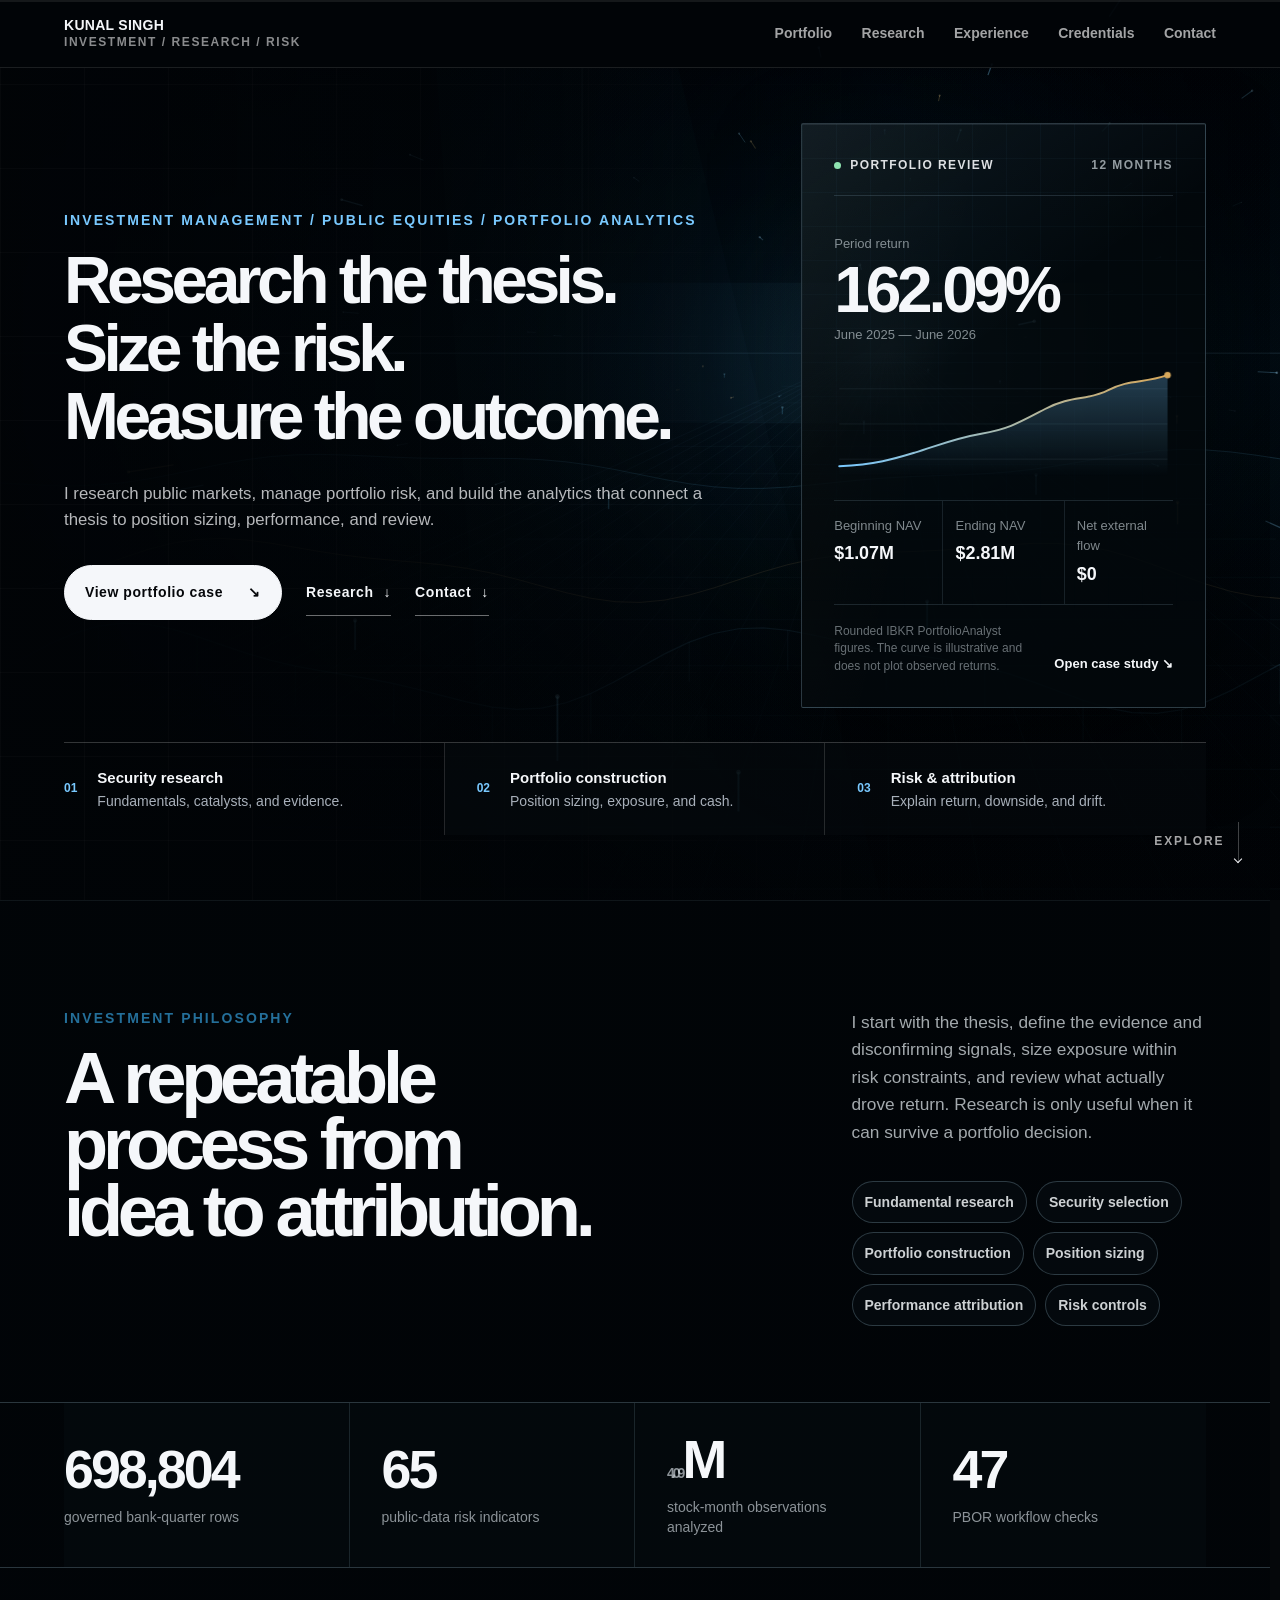
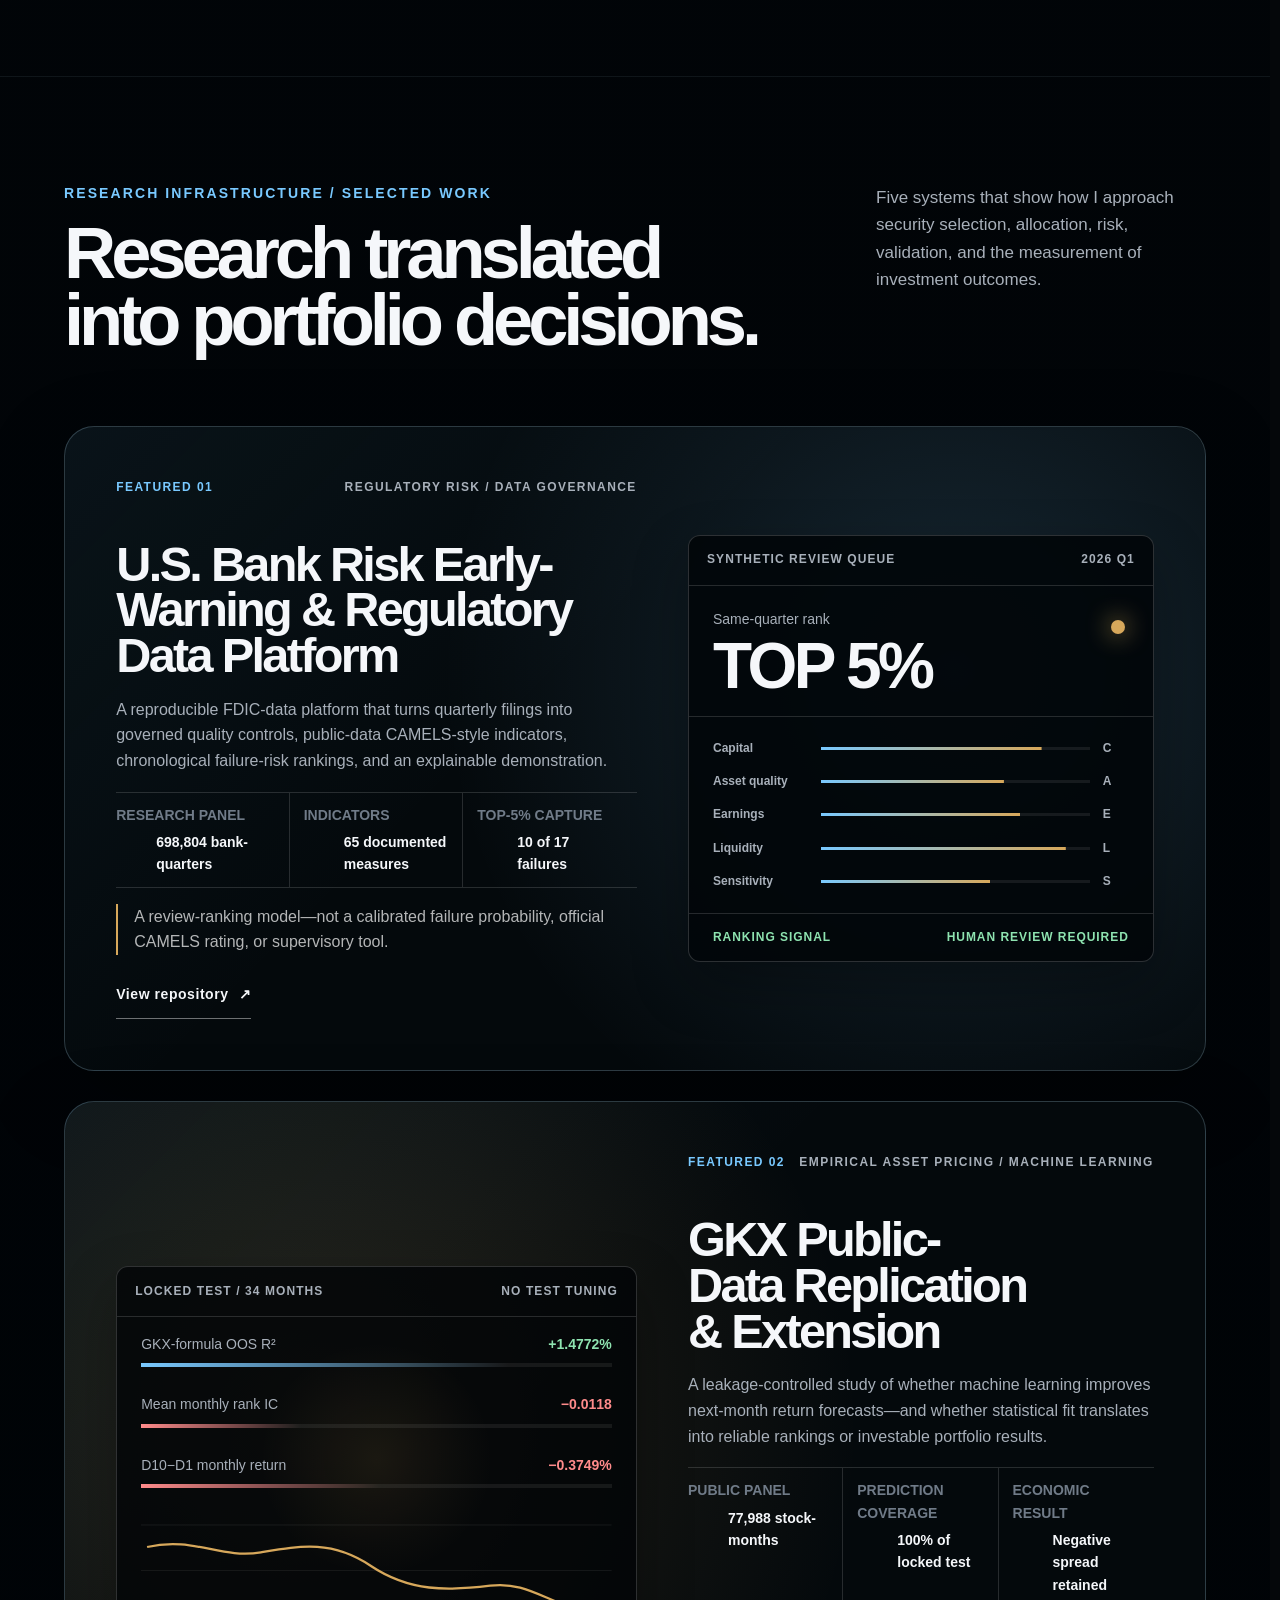
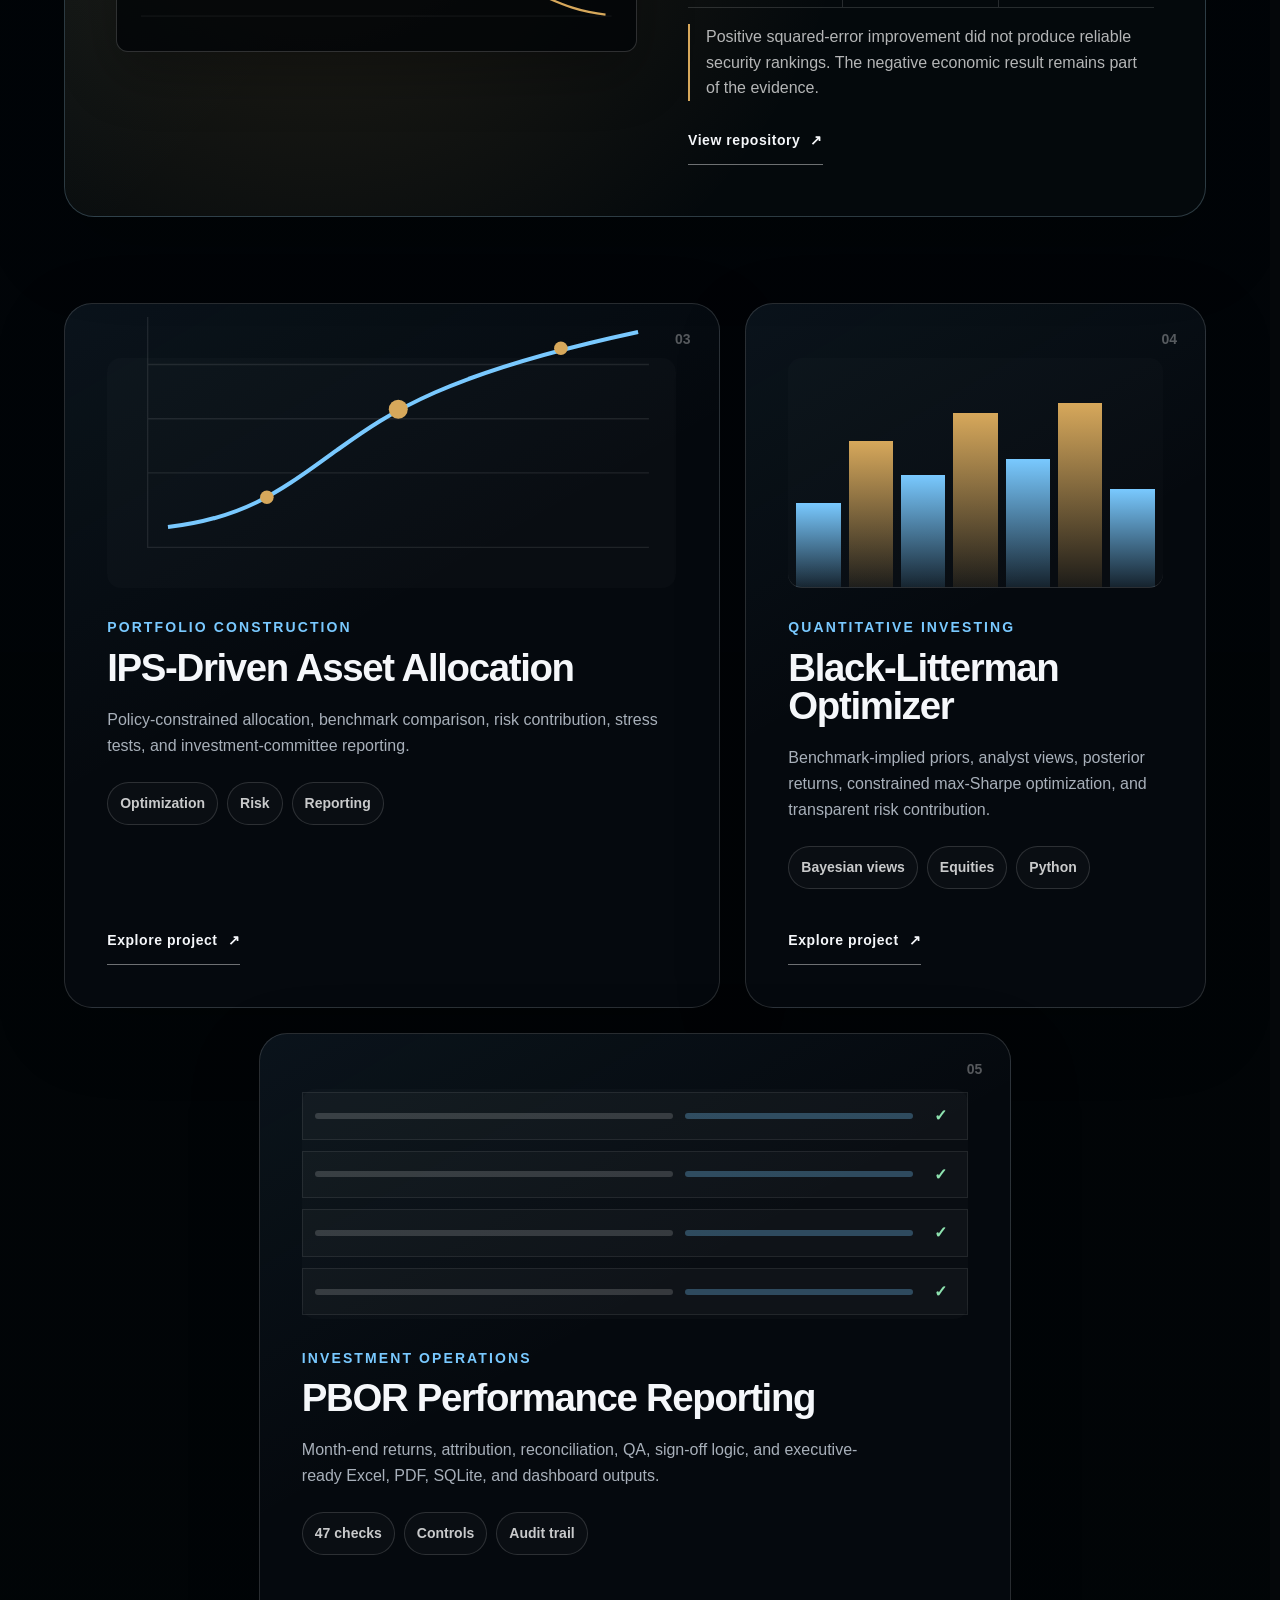
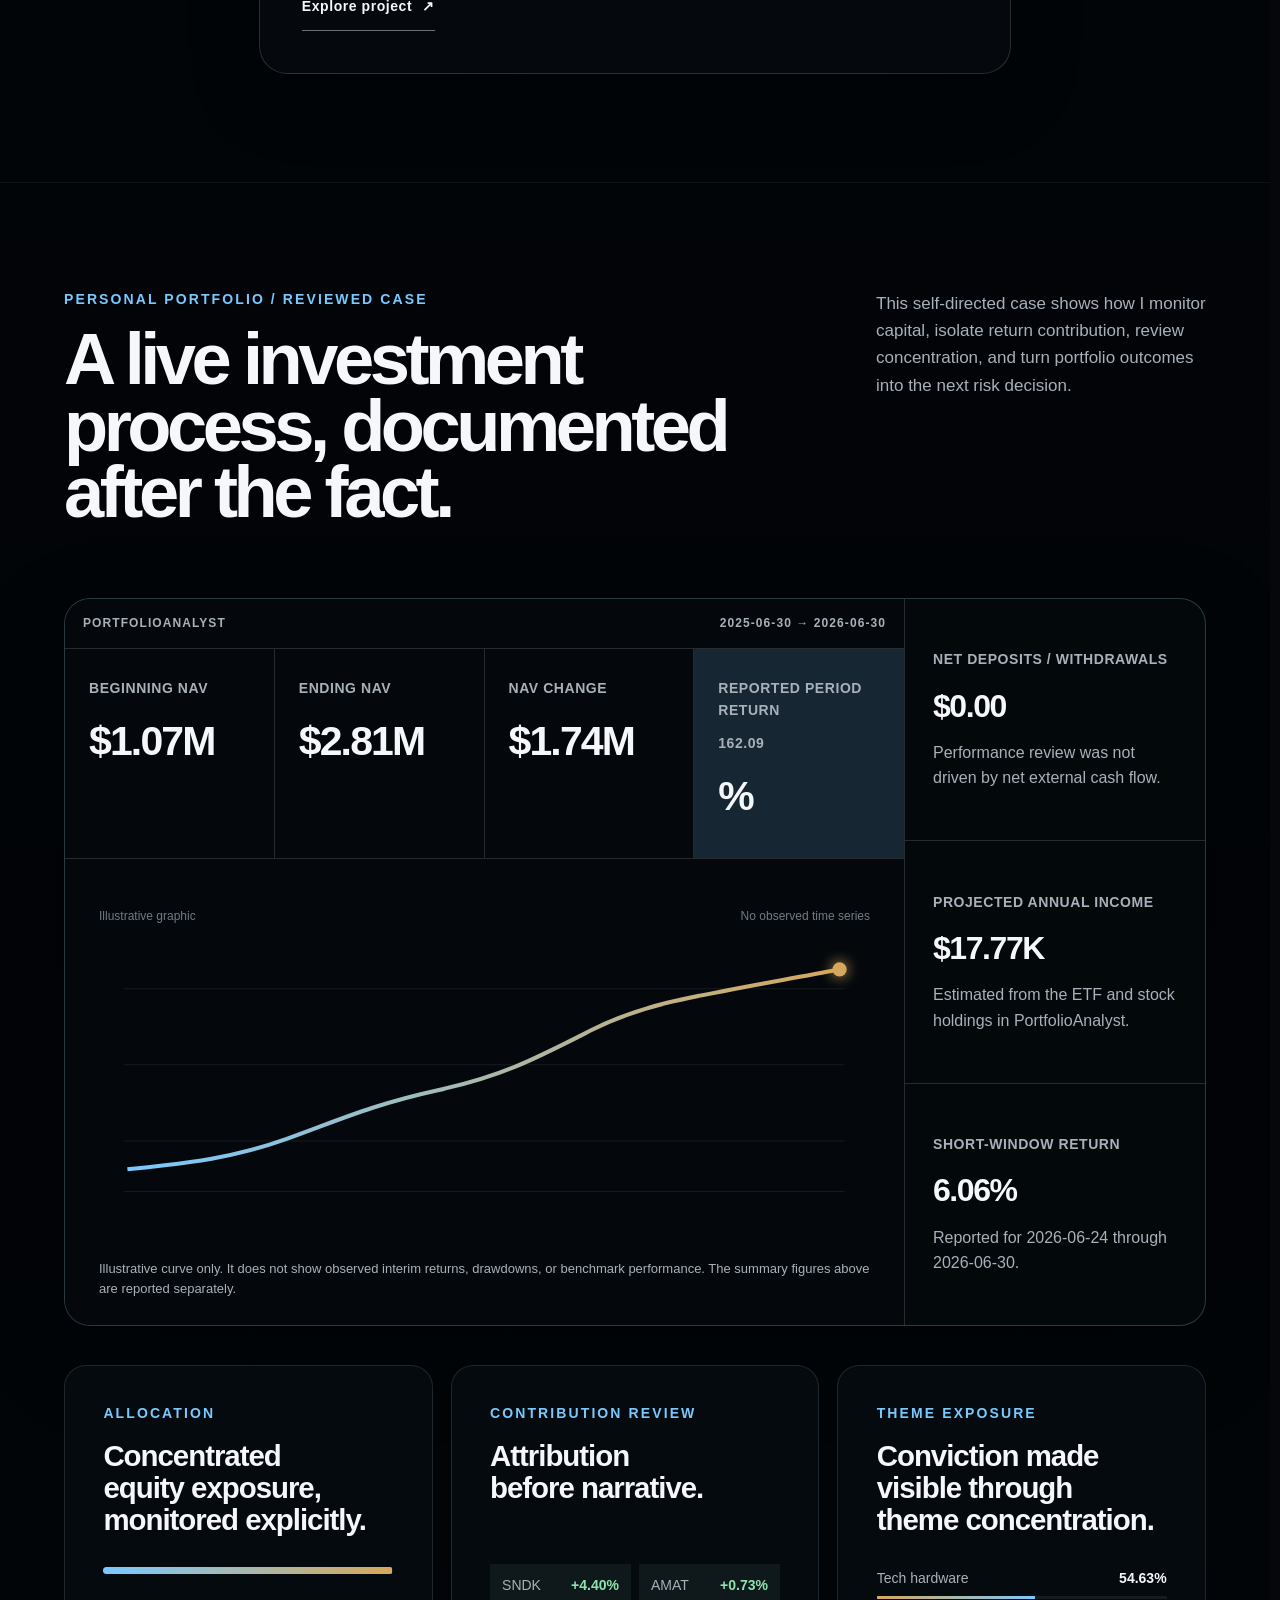
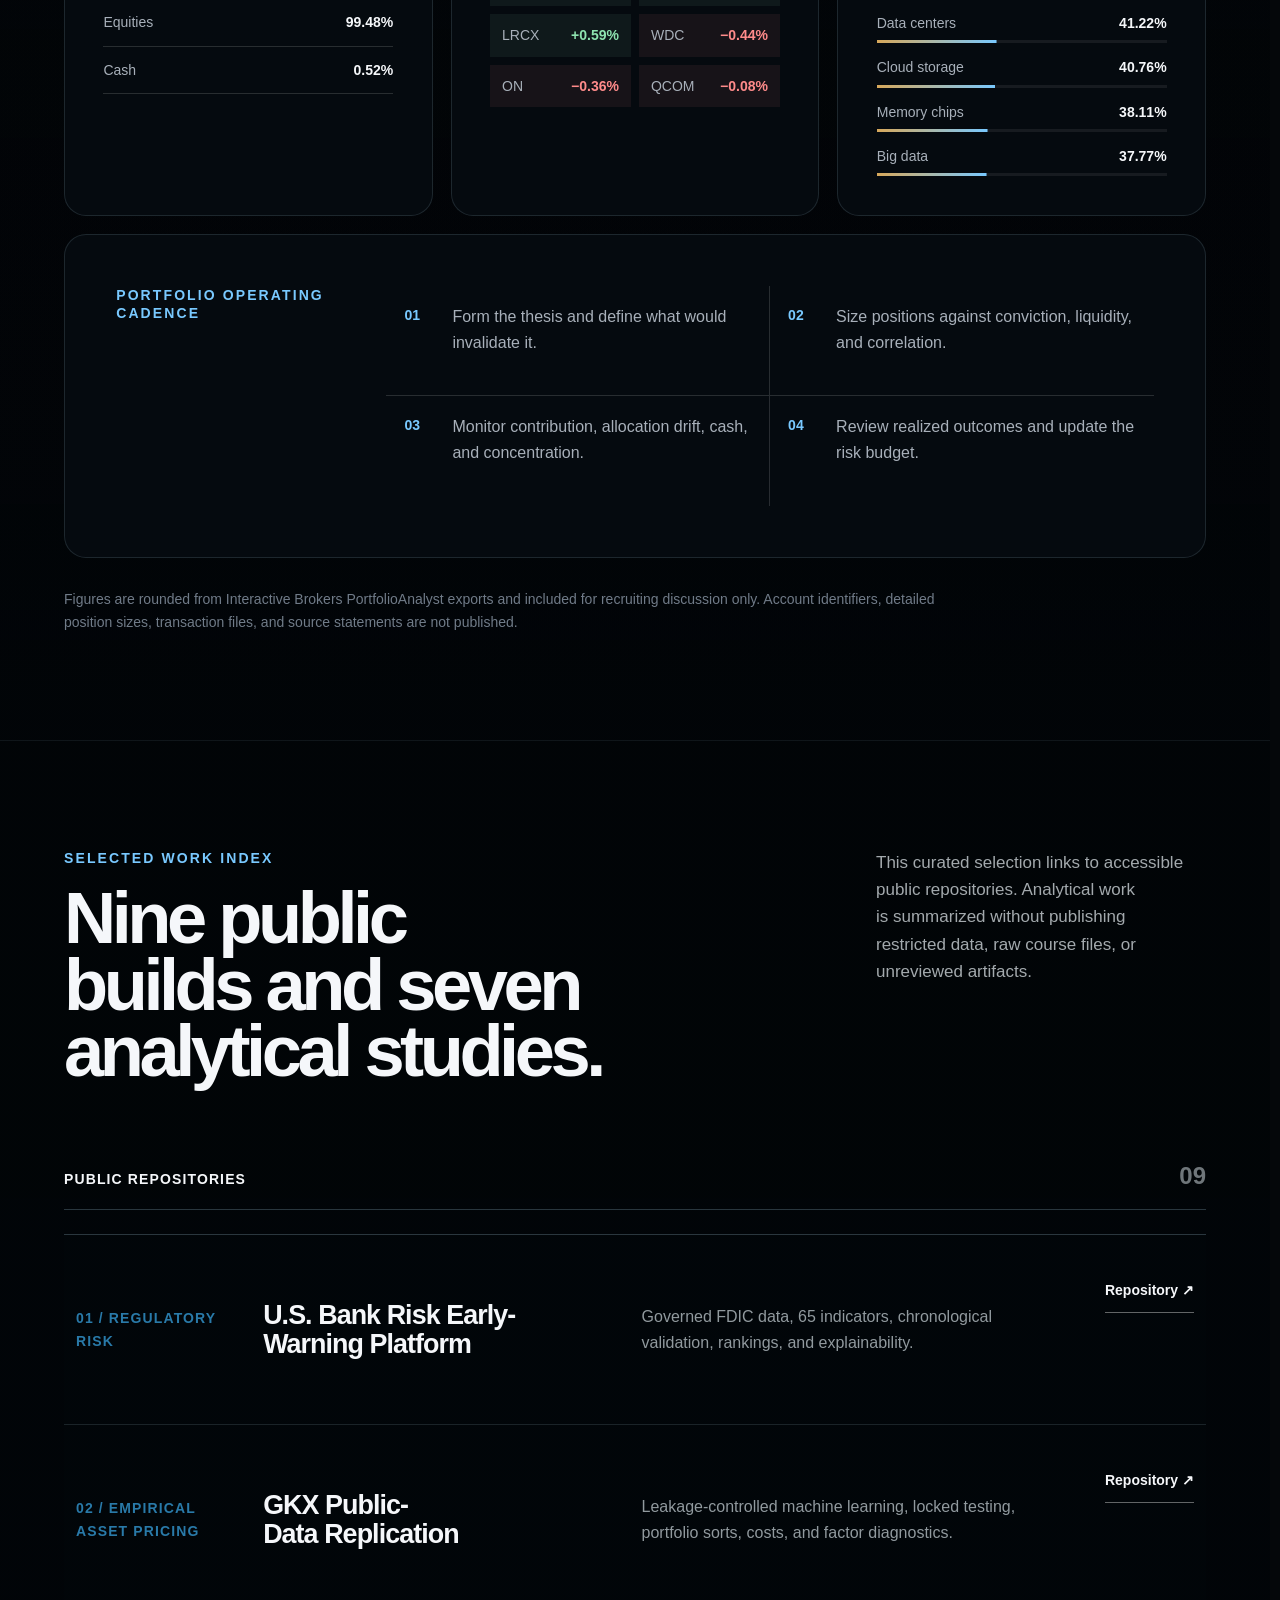
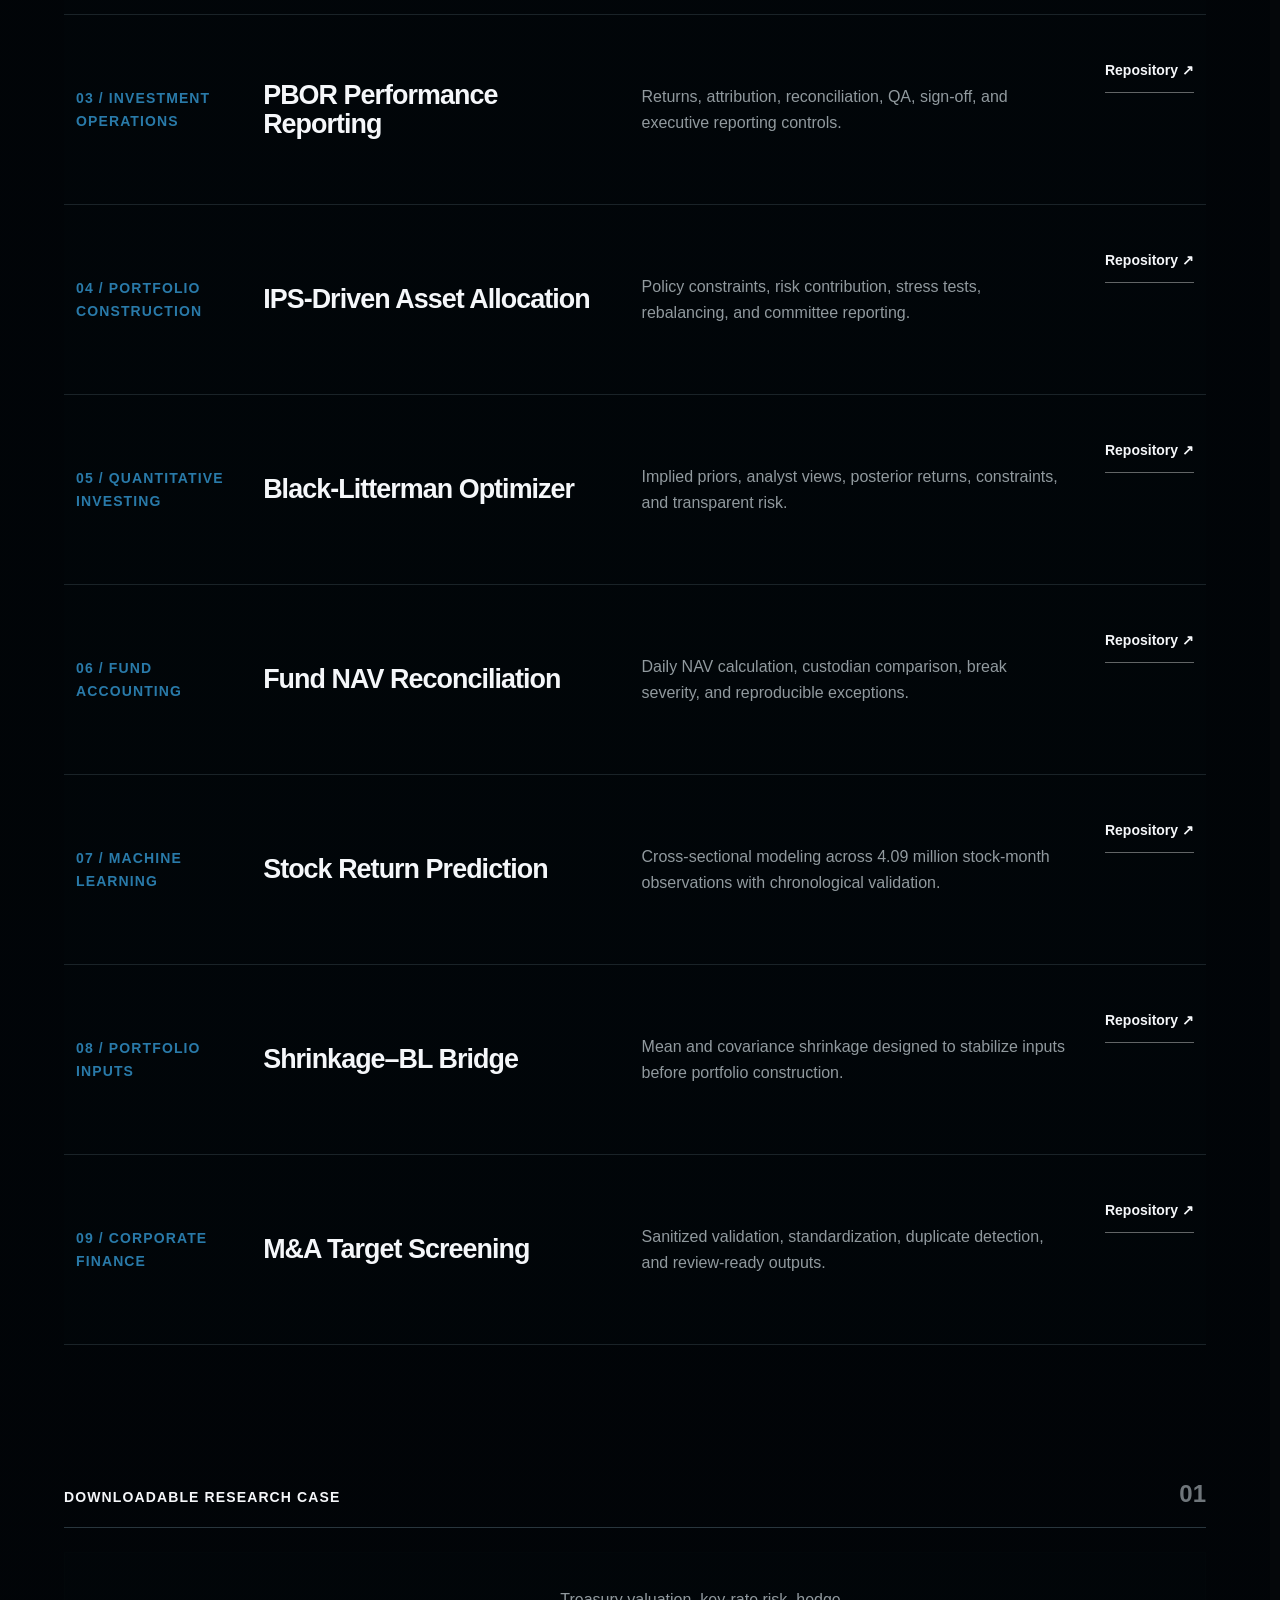
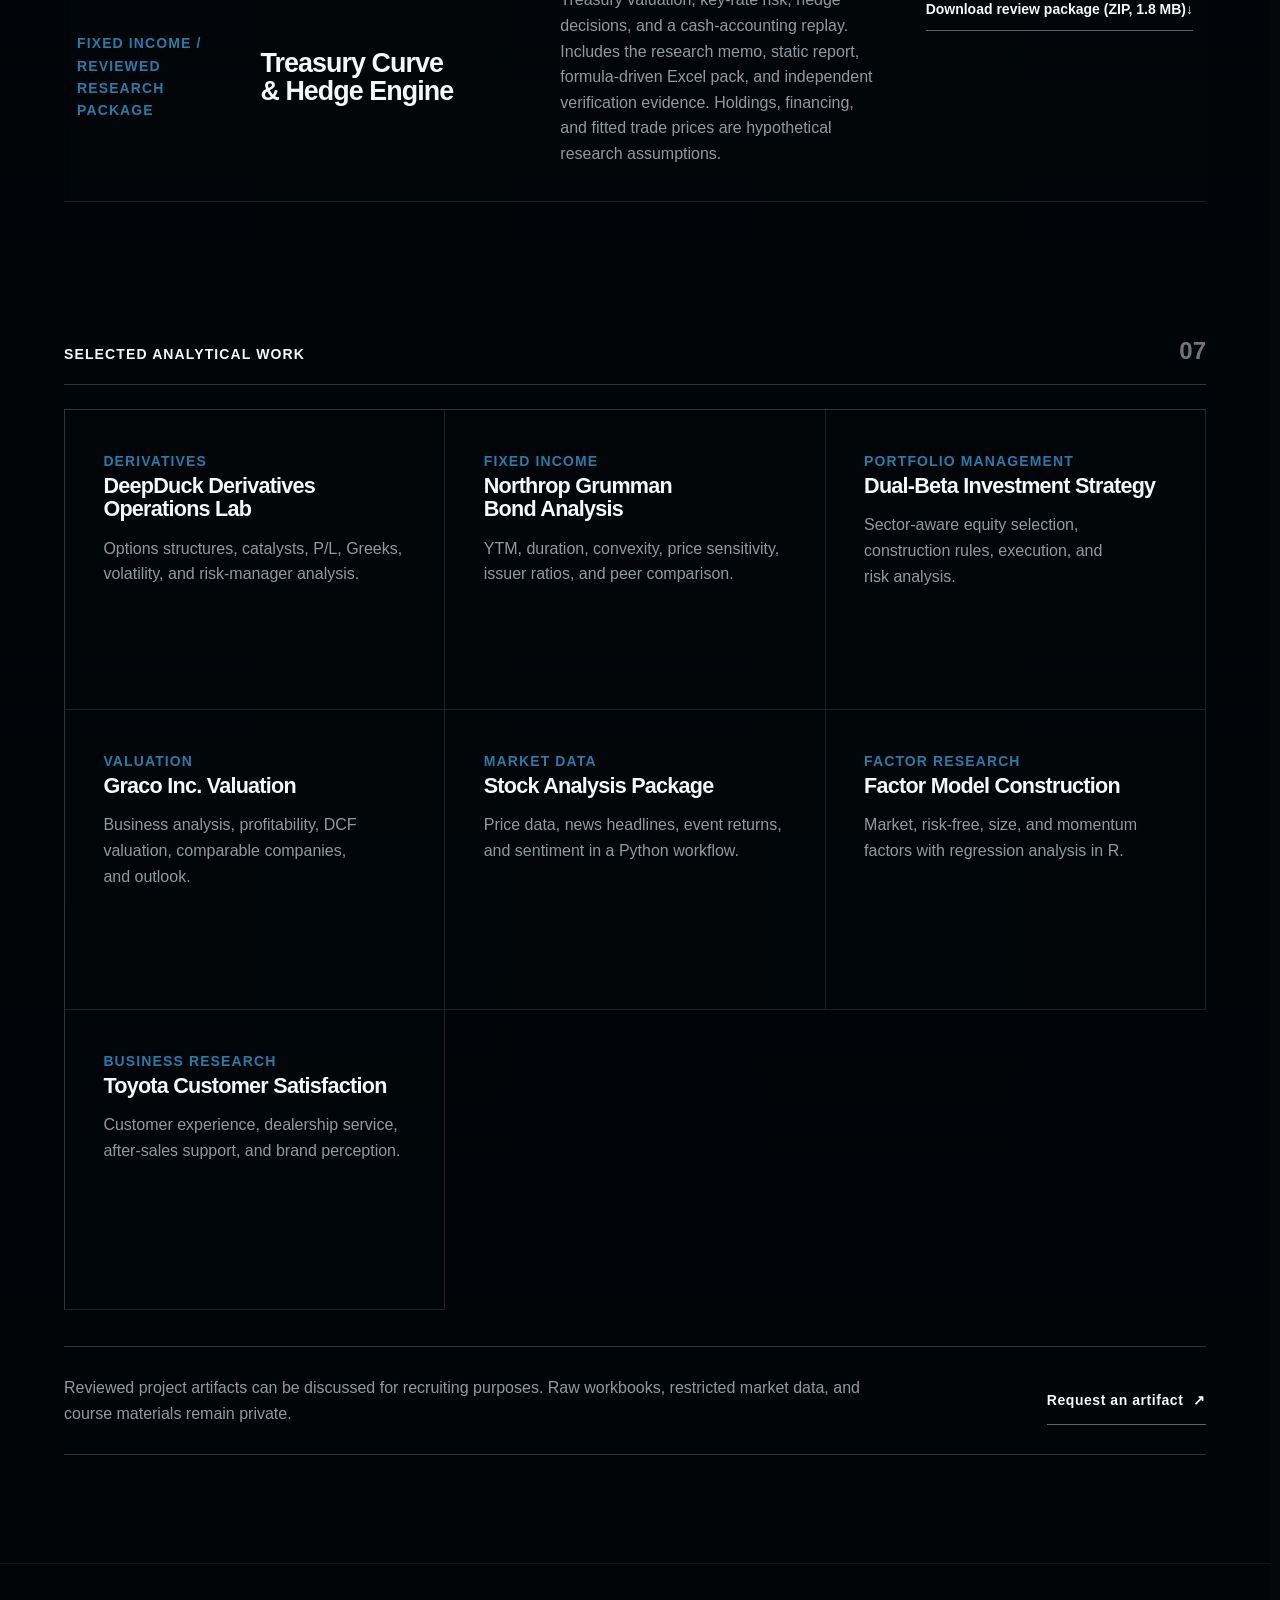
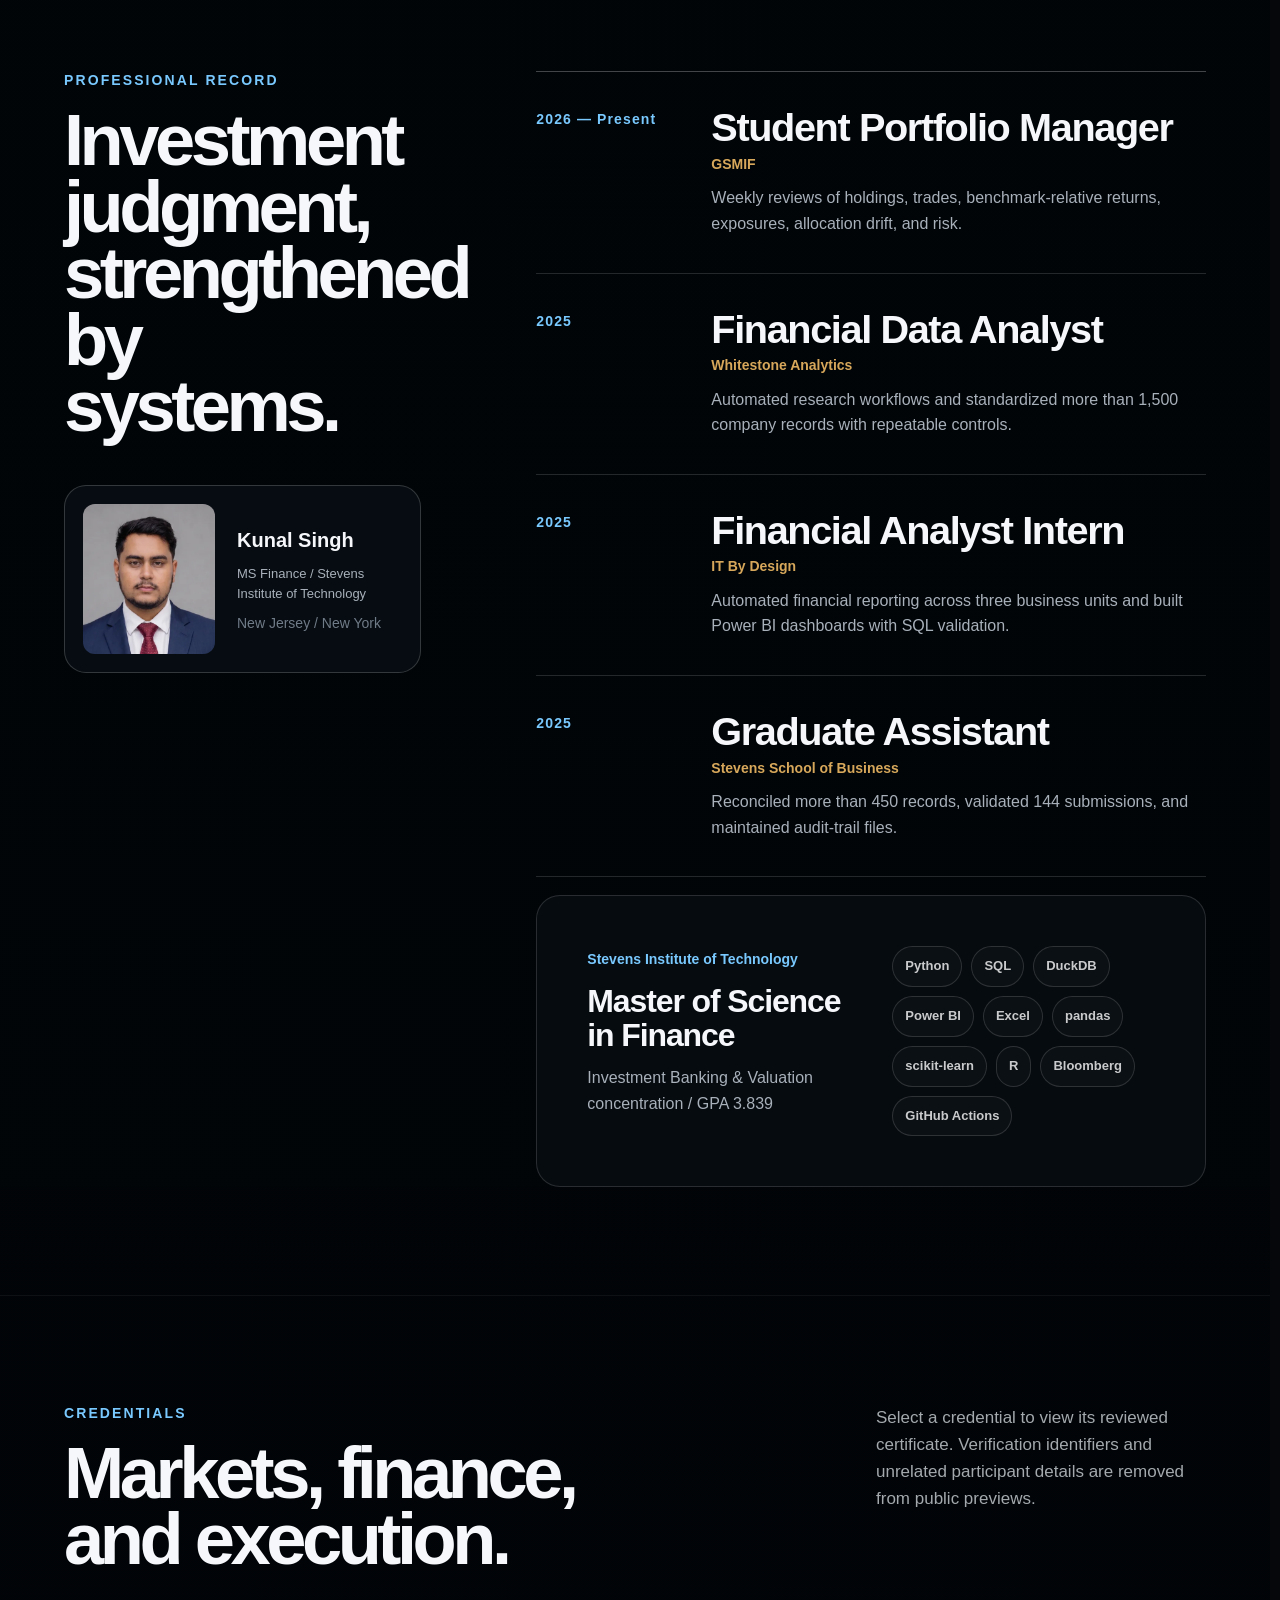
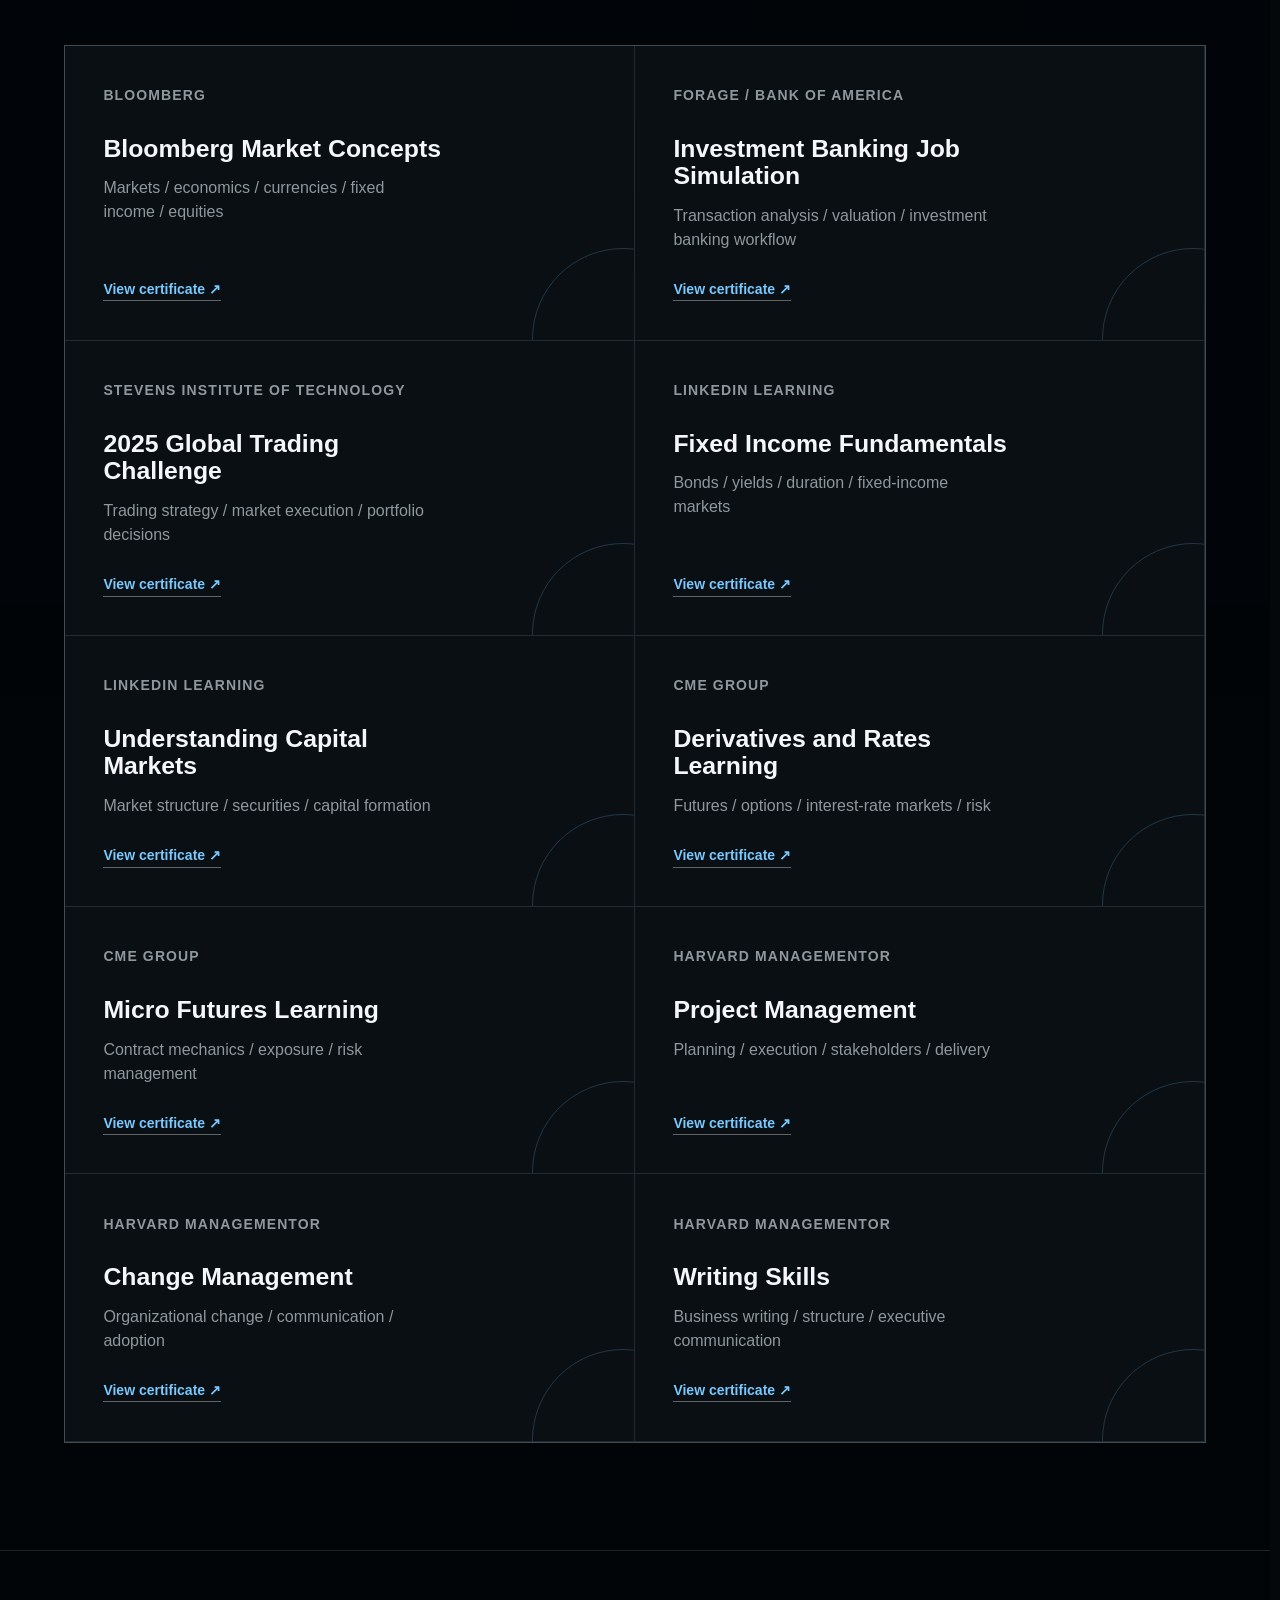
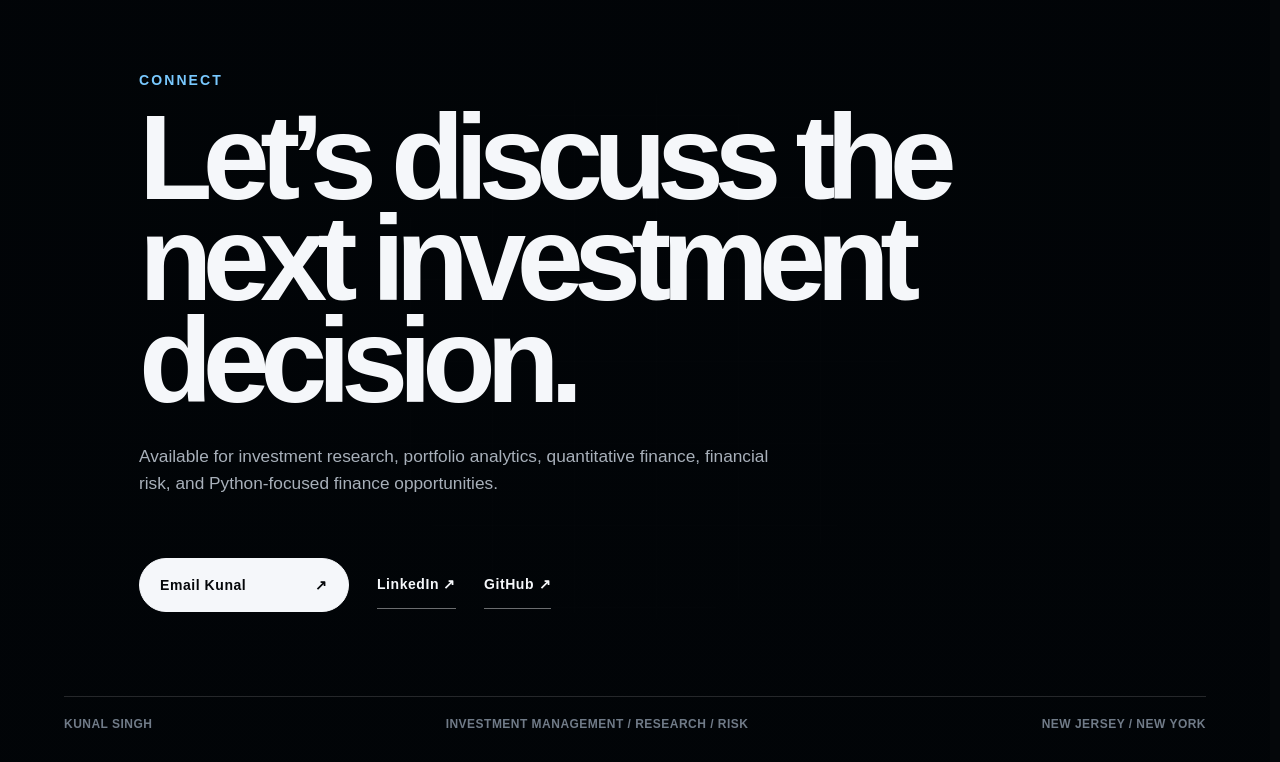
==== commit 4b422365: "Add reviewed Treasury case download without private source link" ====
--- a/index.html
+++ b/index.html
@@ -658,6 +658,25 @@
           </div>
 
           <div class="index-label analytical-label" data-reveal>
+            <span>Downloadable research case</span>
+            <strong>01</strong>
+          </div>
+
+          <article class="repository-card downloadable-case" data-reveal>
+            <span>Fixed income / reviewed research package</span>
+            <h3>Treasury Curve & Hedge Engine</h3>
+            <p>
+              Treasury valuation, key-rate risk, hedge decisions, and a cash-accounting replay.
+              Includes the research memo, static report, formula-driven Excel pack, and
+              independent verification evidence. Holdings, financing, and fitted trade prices
+              are hypothetical research assumptions.
+            </p>
+            <a href="artifacts/treasury_curve_risk_v1.0.1_review.zip" download>
+              Download review package (ZIP, 1.8 MB) <span aria-hidden="true">↓</span>
+            </a>
+          </article>
+
+          <div class="index-label analytical-label" data-reveal>
             <span>Selected analytical work</span>
             <strong>07</strong>
           </div>
--- a/styles.css
+++ b/styles.css
@@ -1732,6 +1732,11 @@
   box-shadow: 0 24px 55px rgba(16, 24, 32, 0.12);
 }
 
+.downloadable-case {
+  min-height: 0;
+  border: 1px solid rgba(10, 14, 19, 0.18);
+}
+
 .repository-card > span,
 .analytical-grid article > span {
   margin-bottom: 30px;
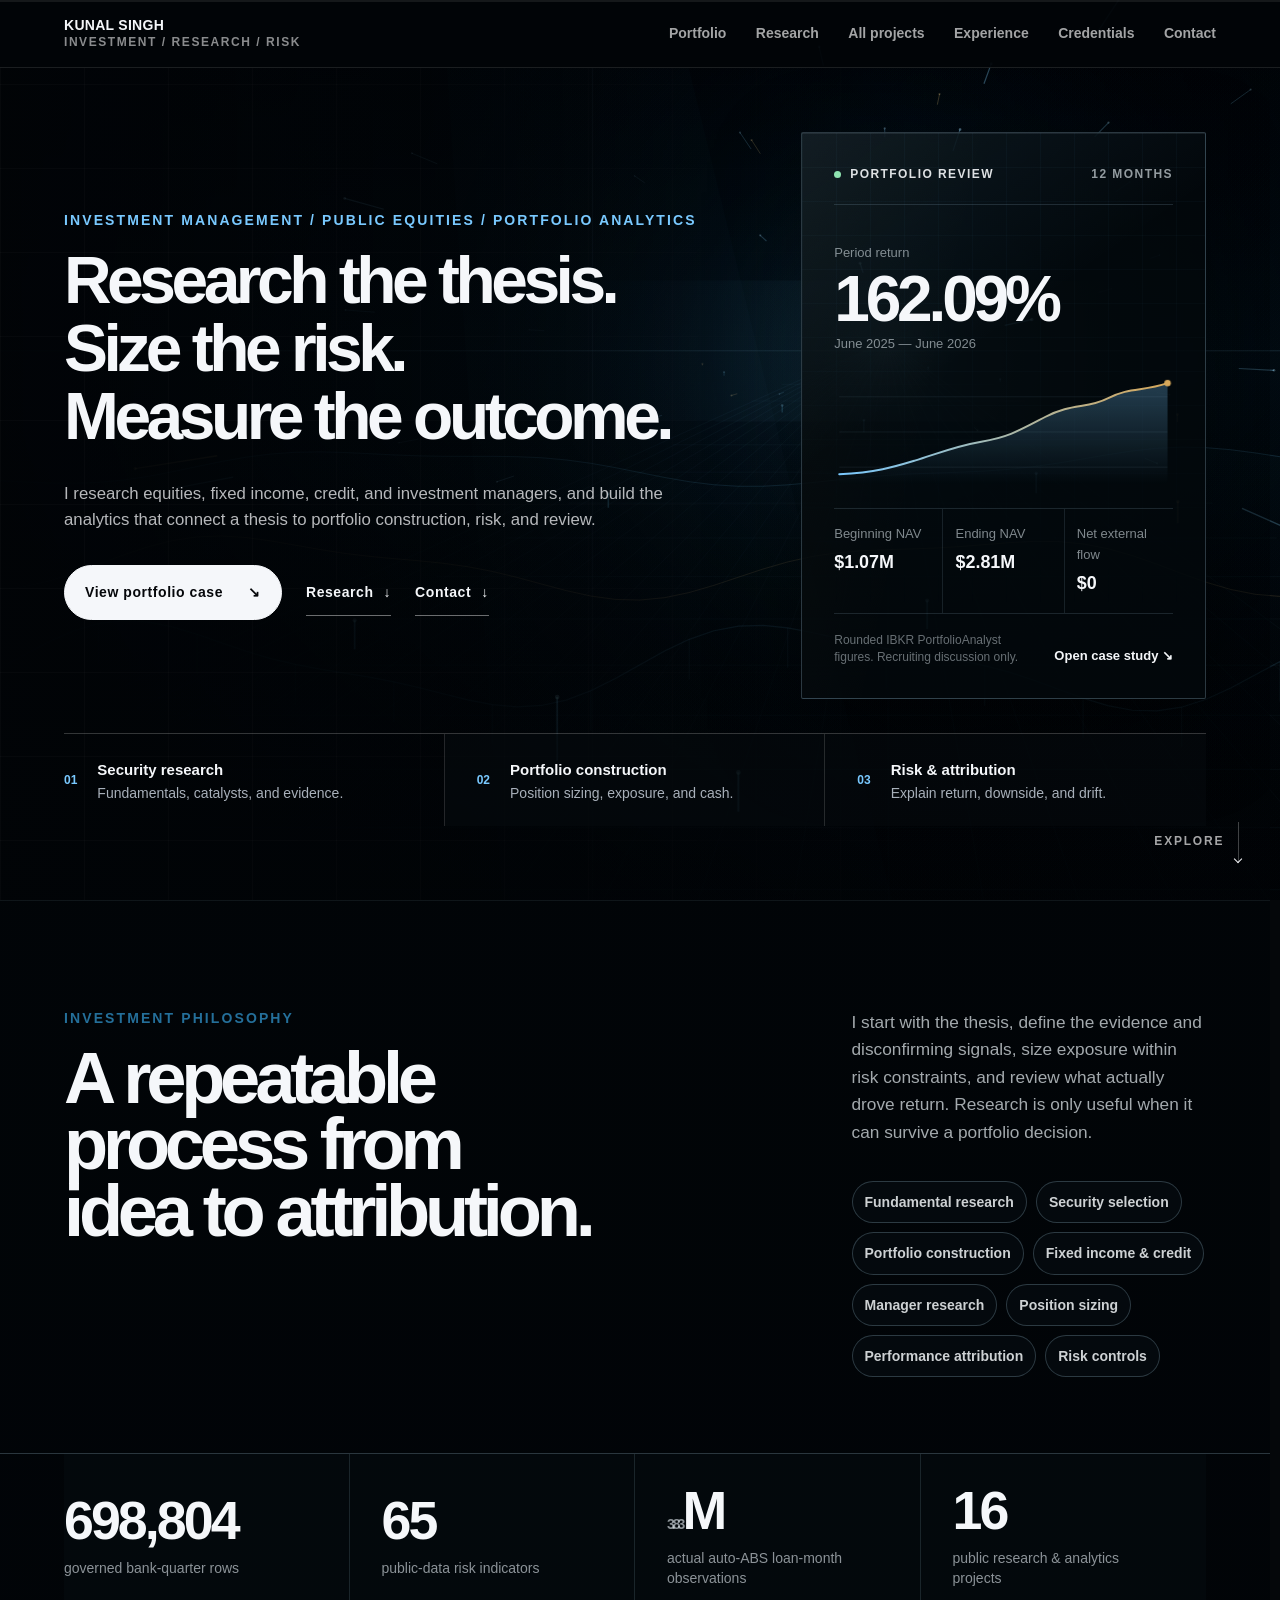
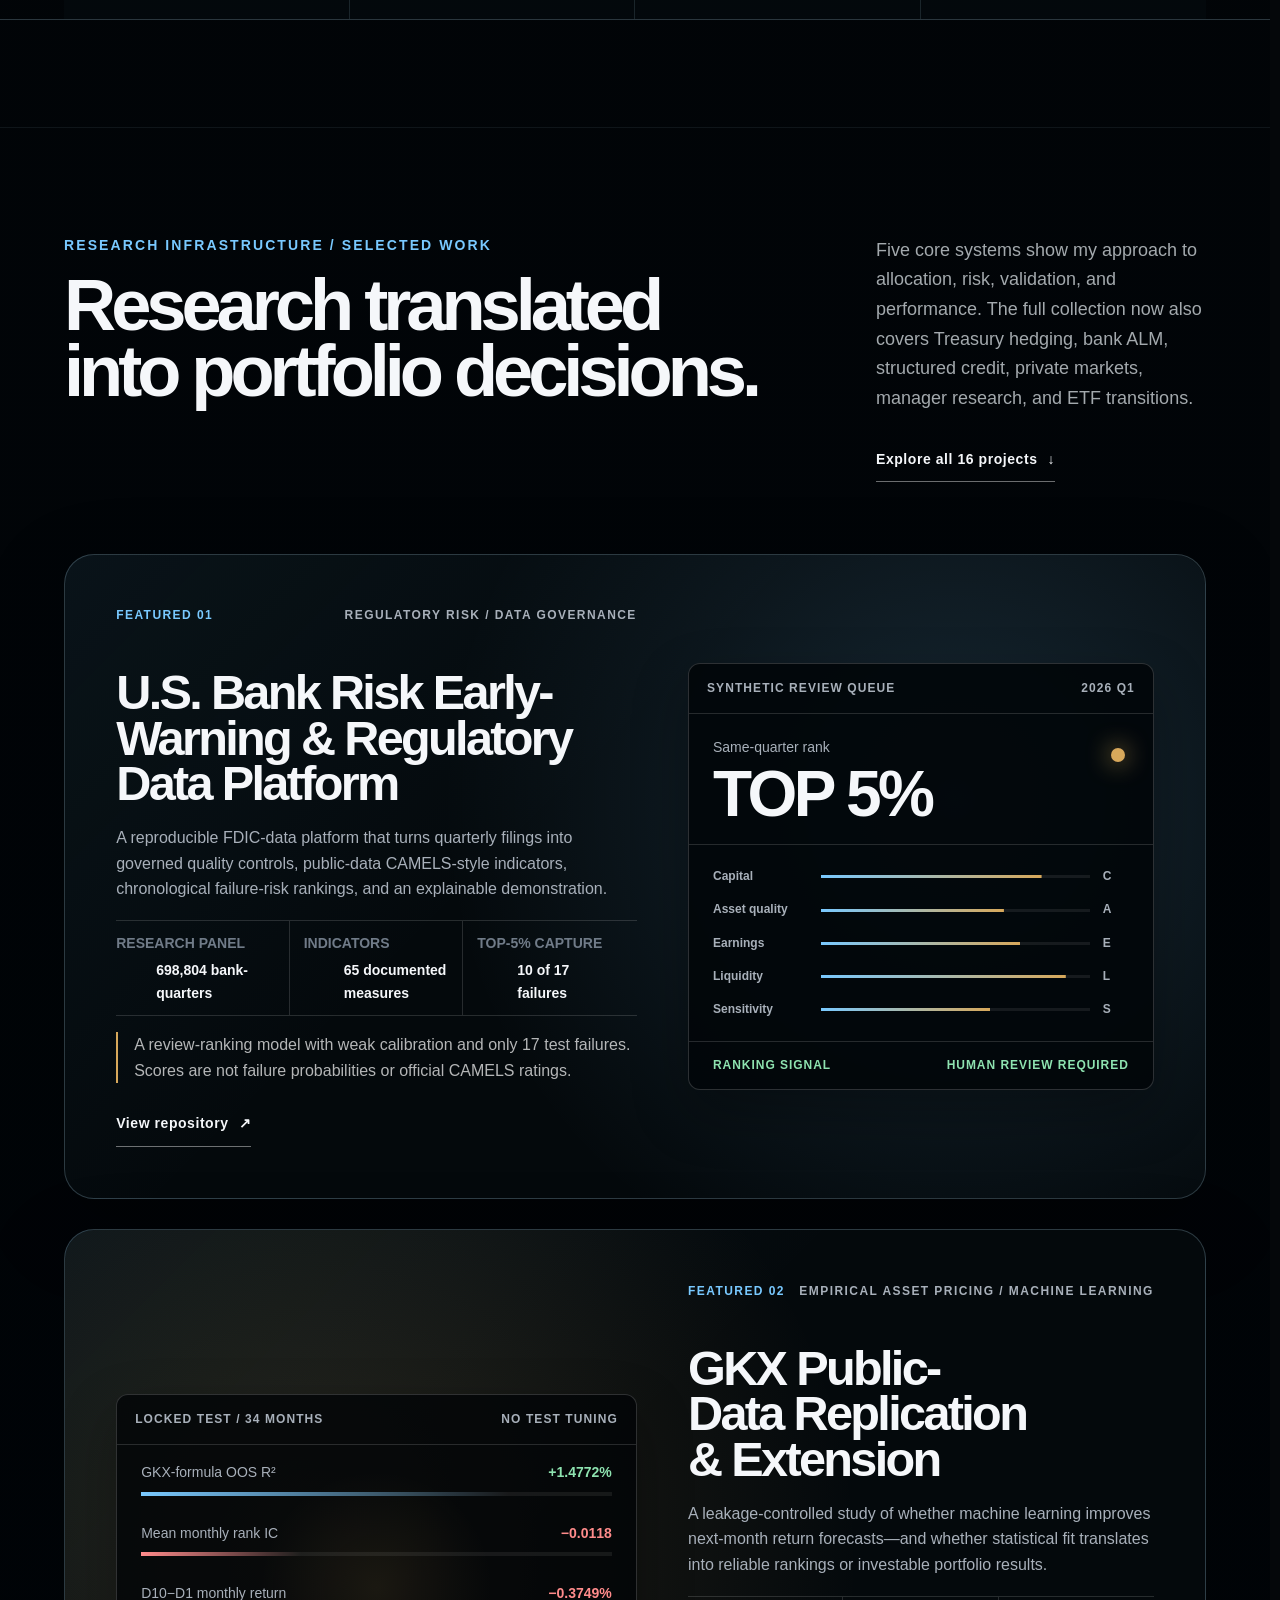
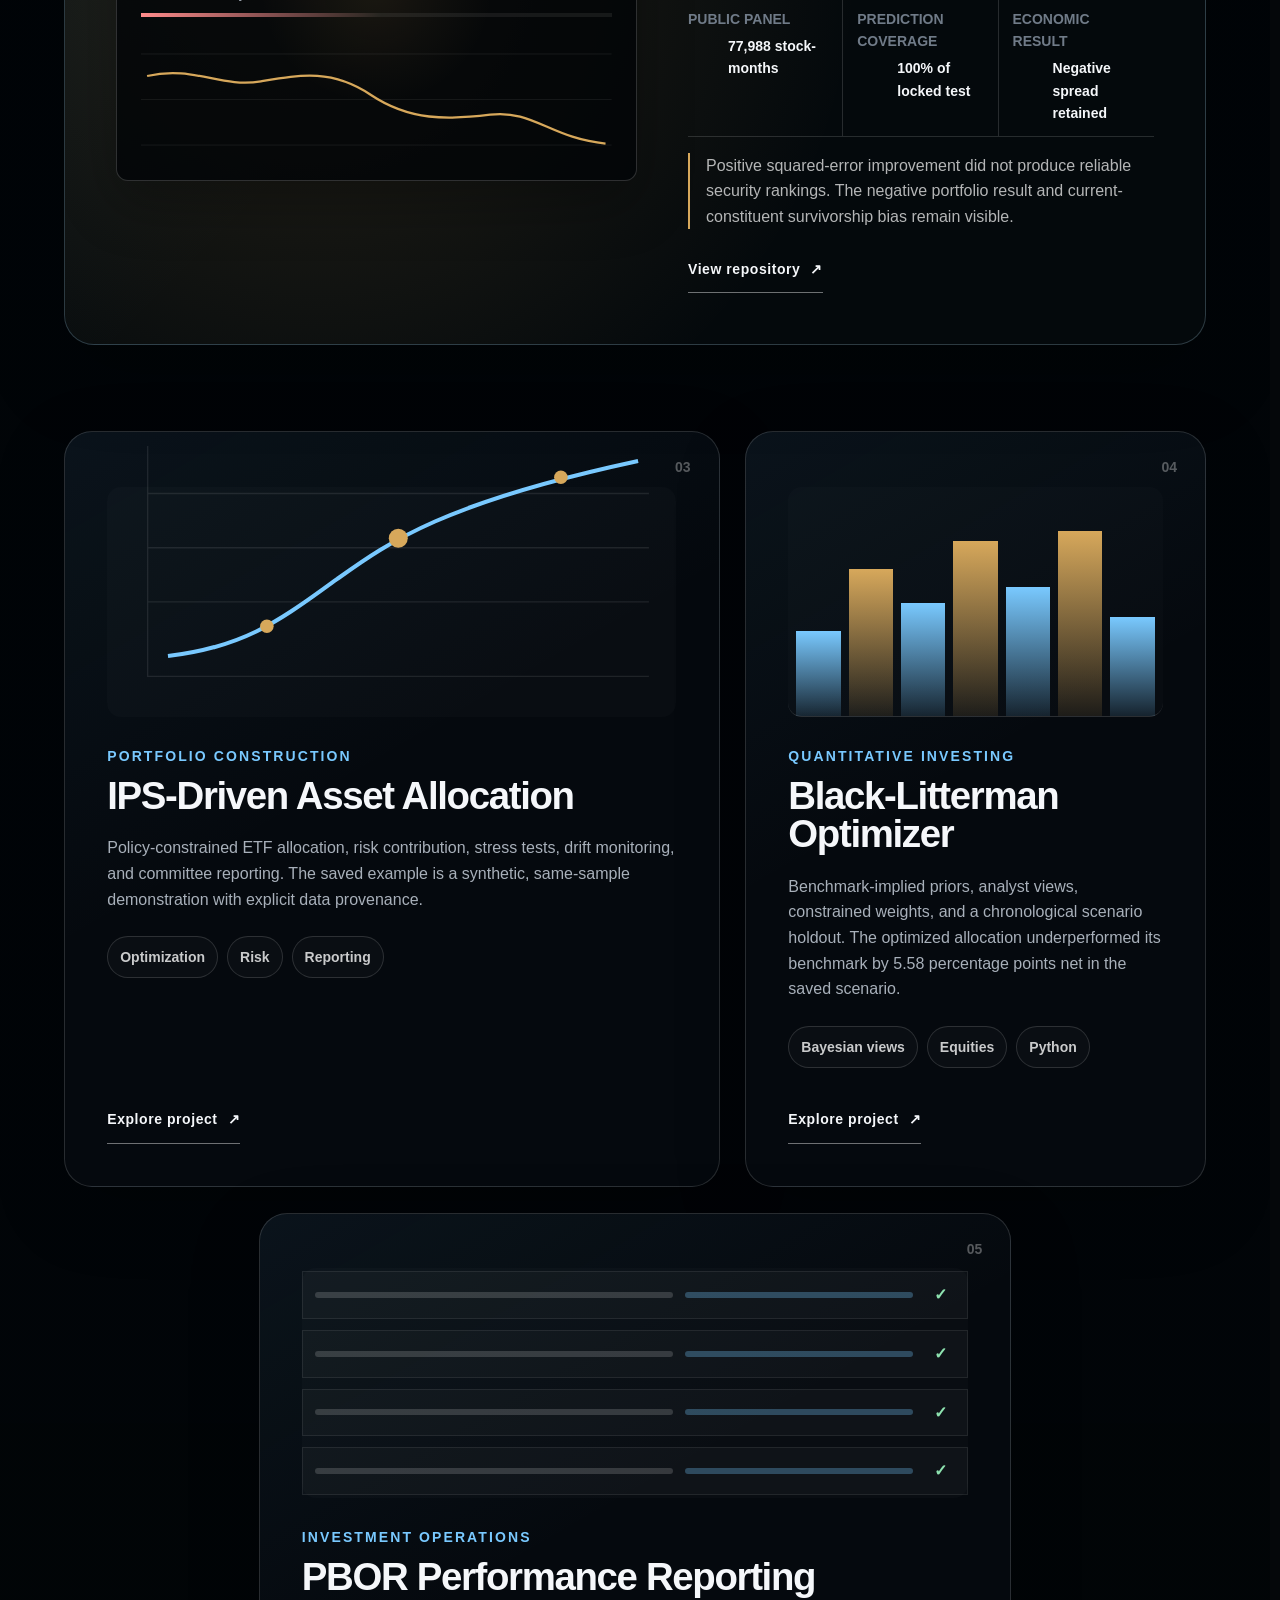
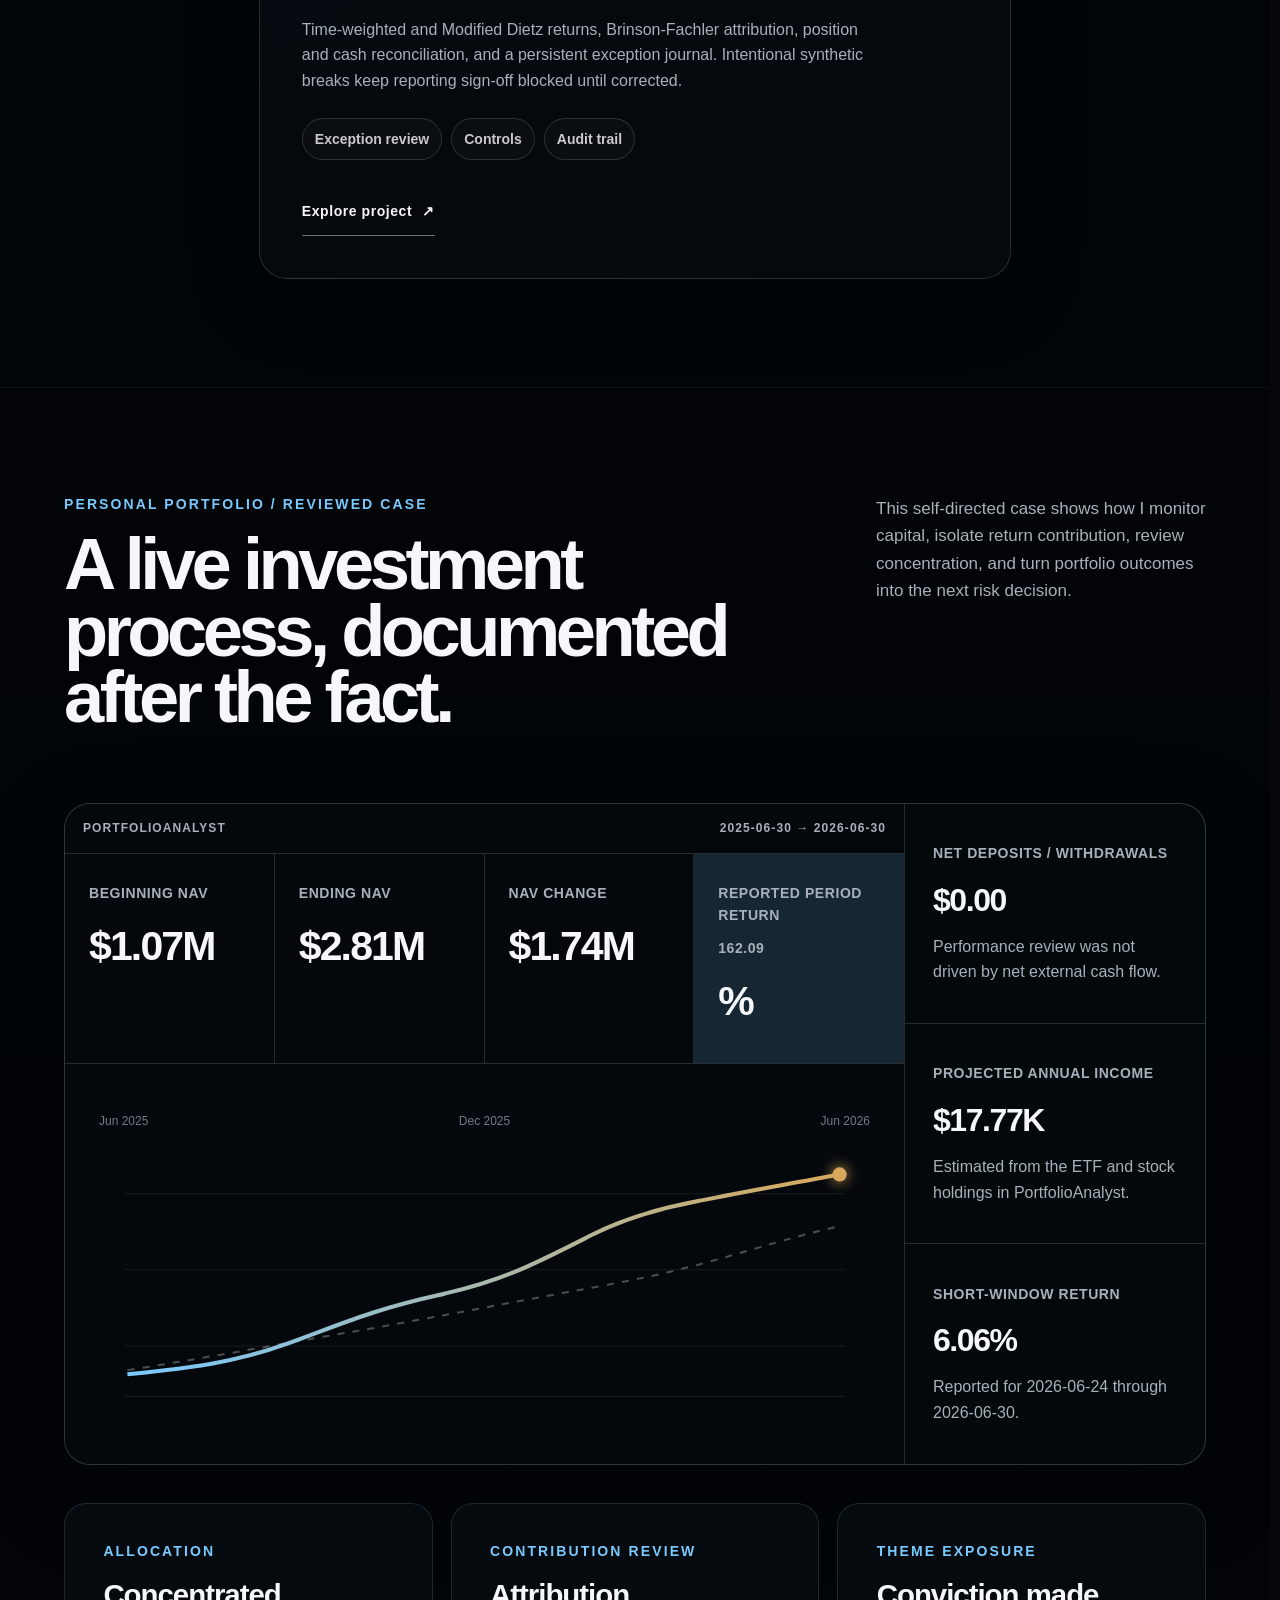
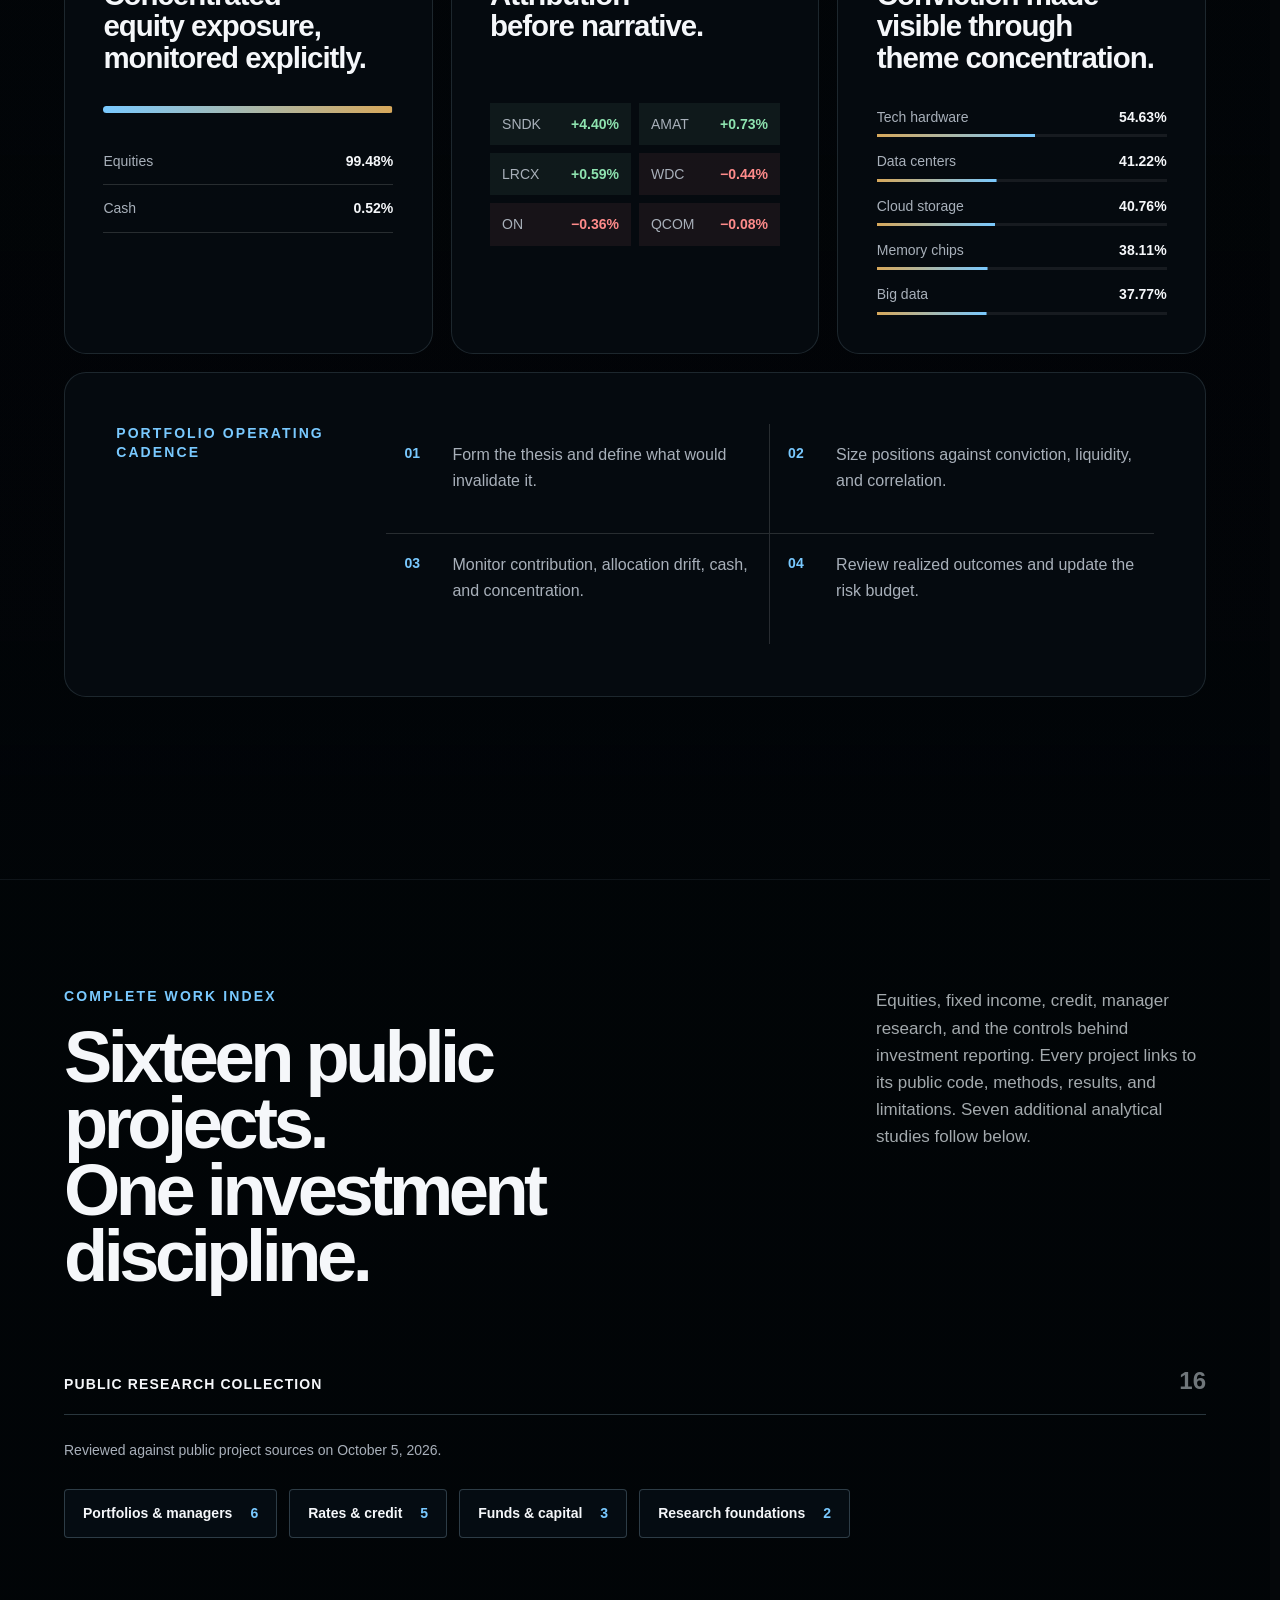
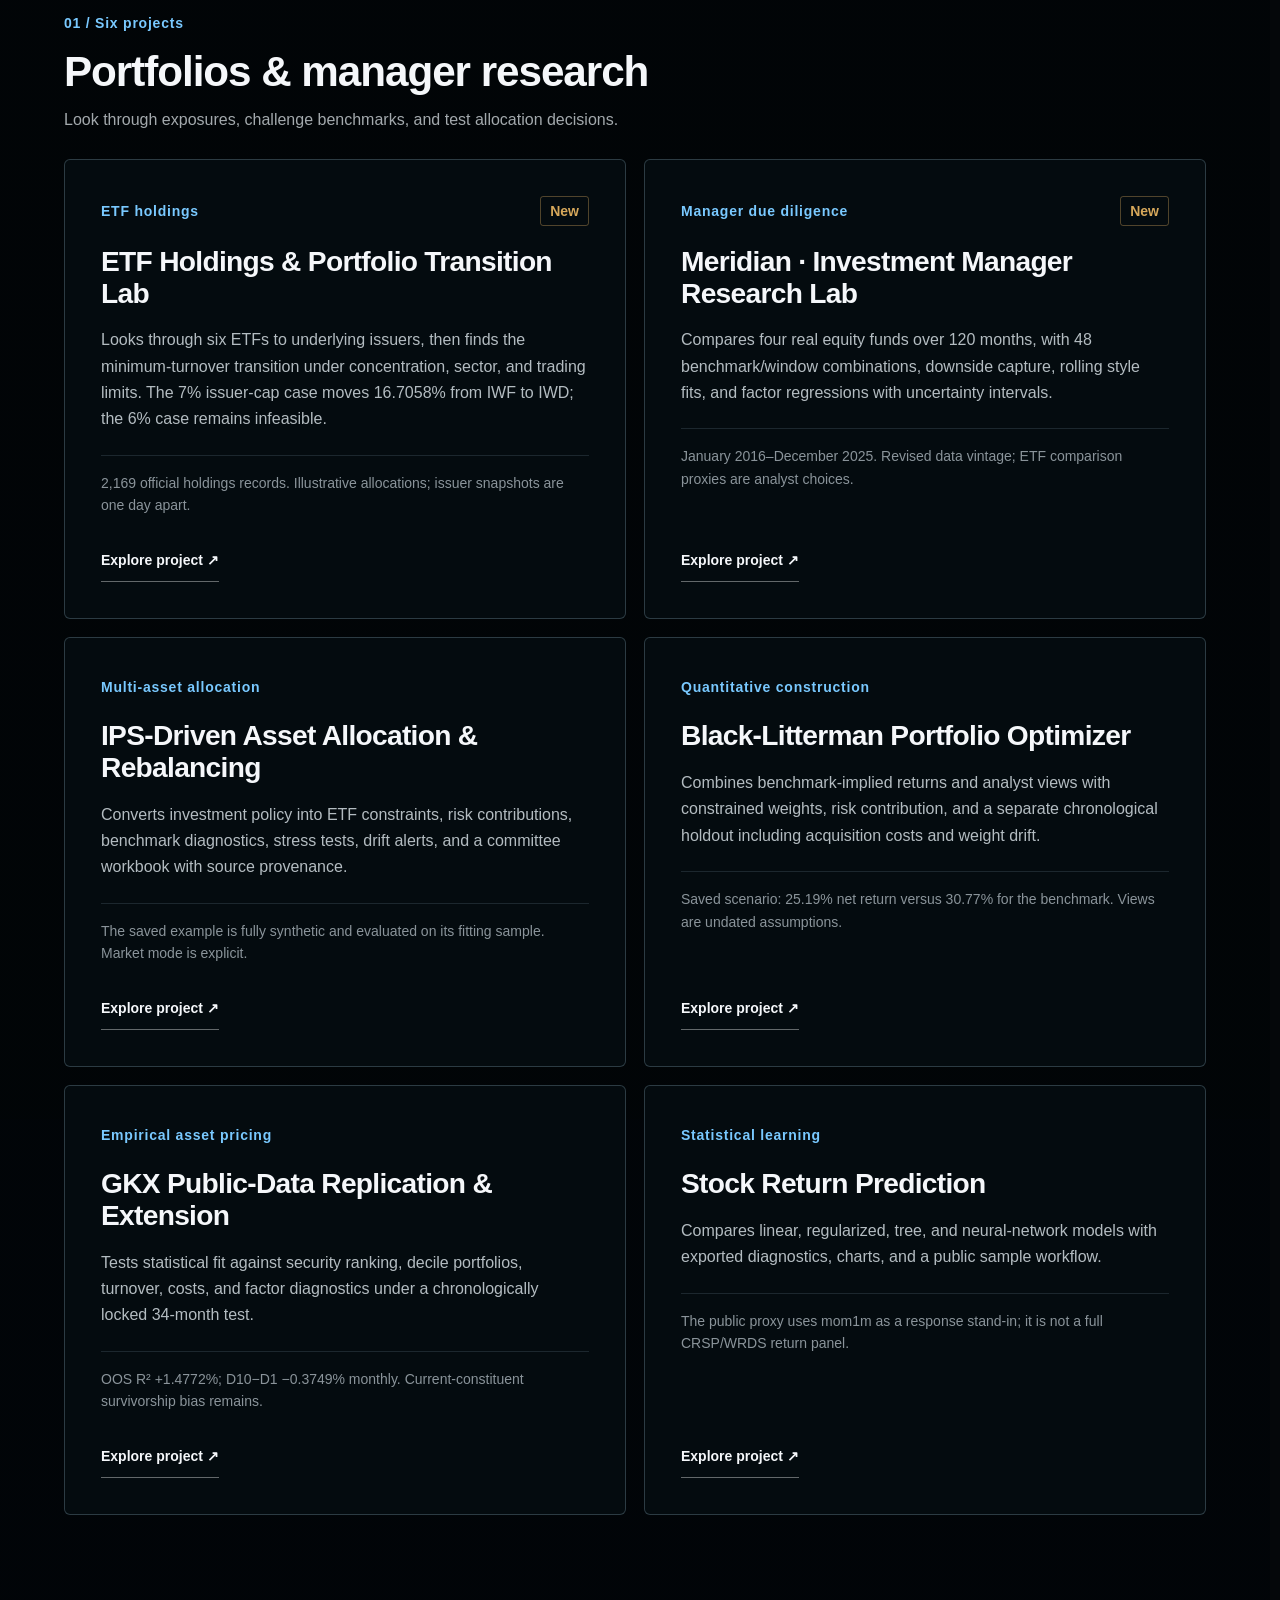
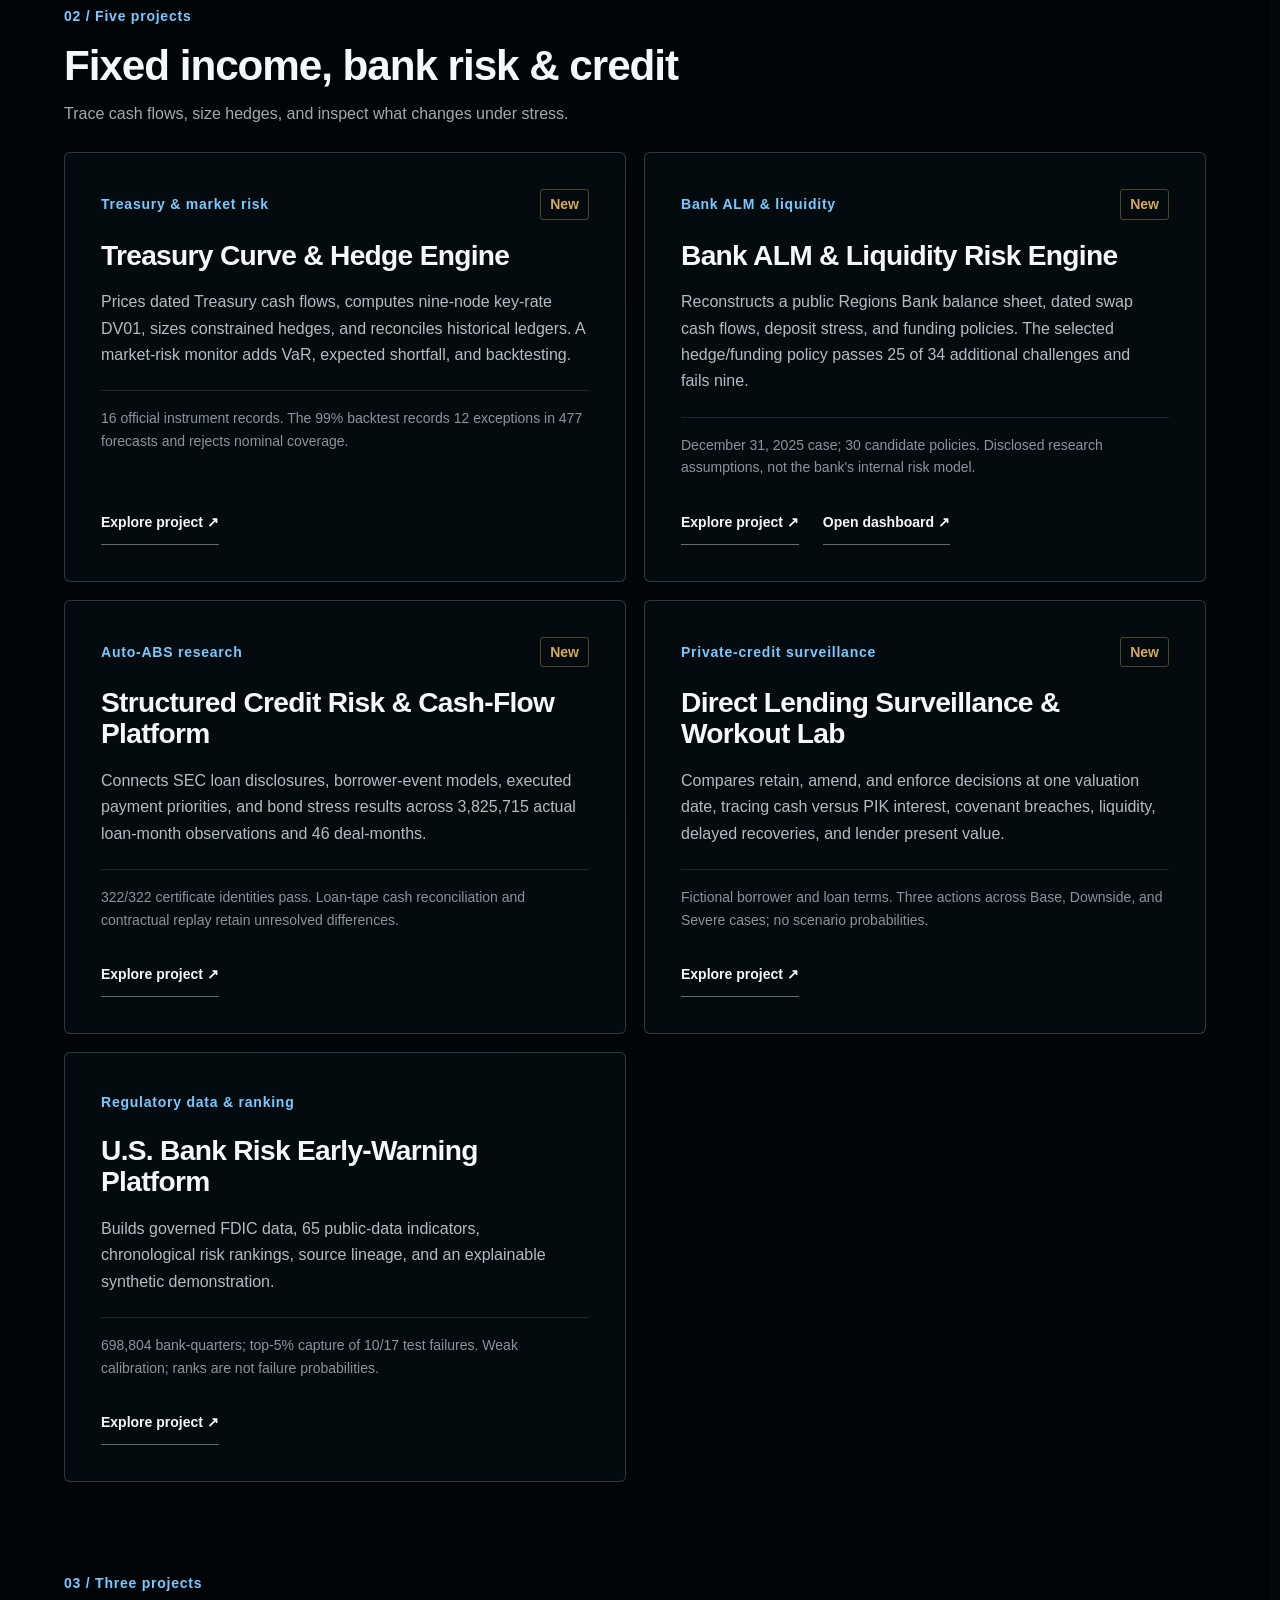
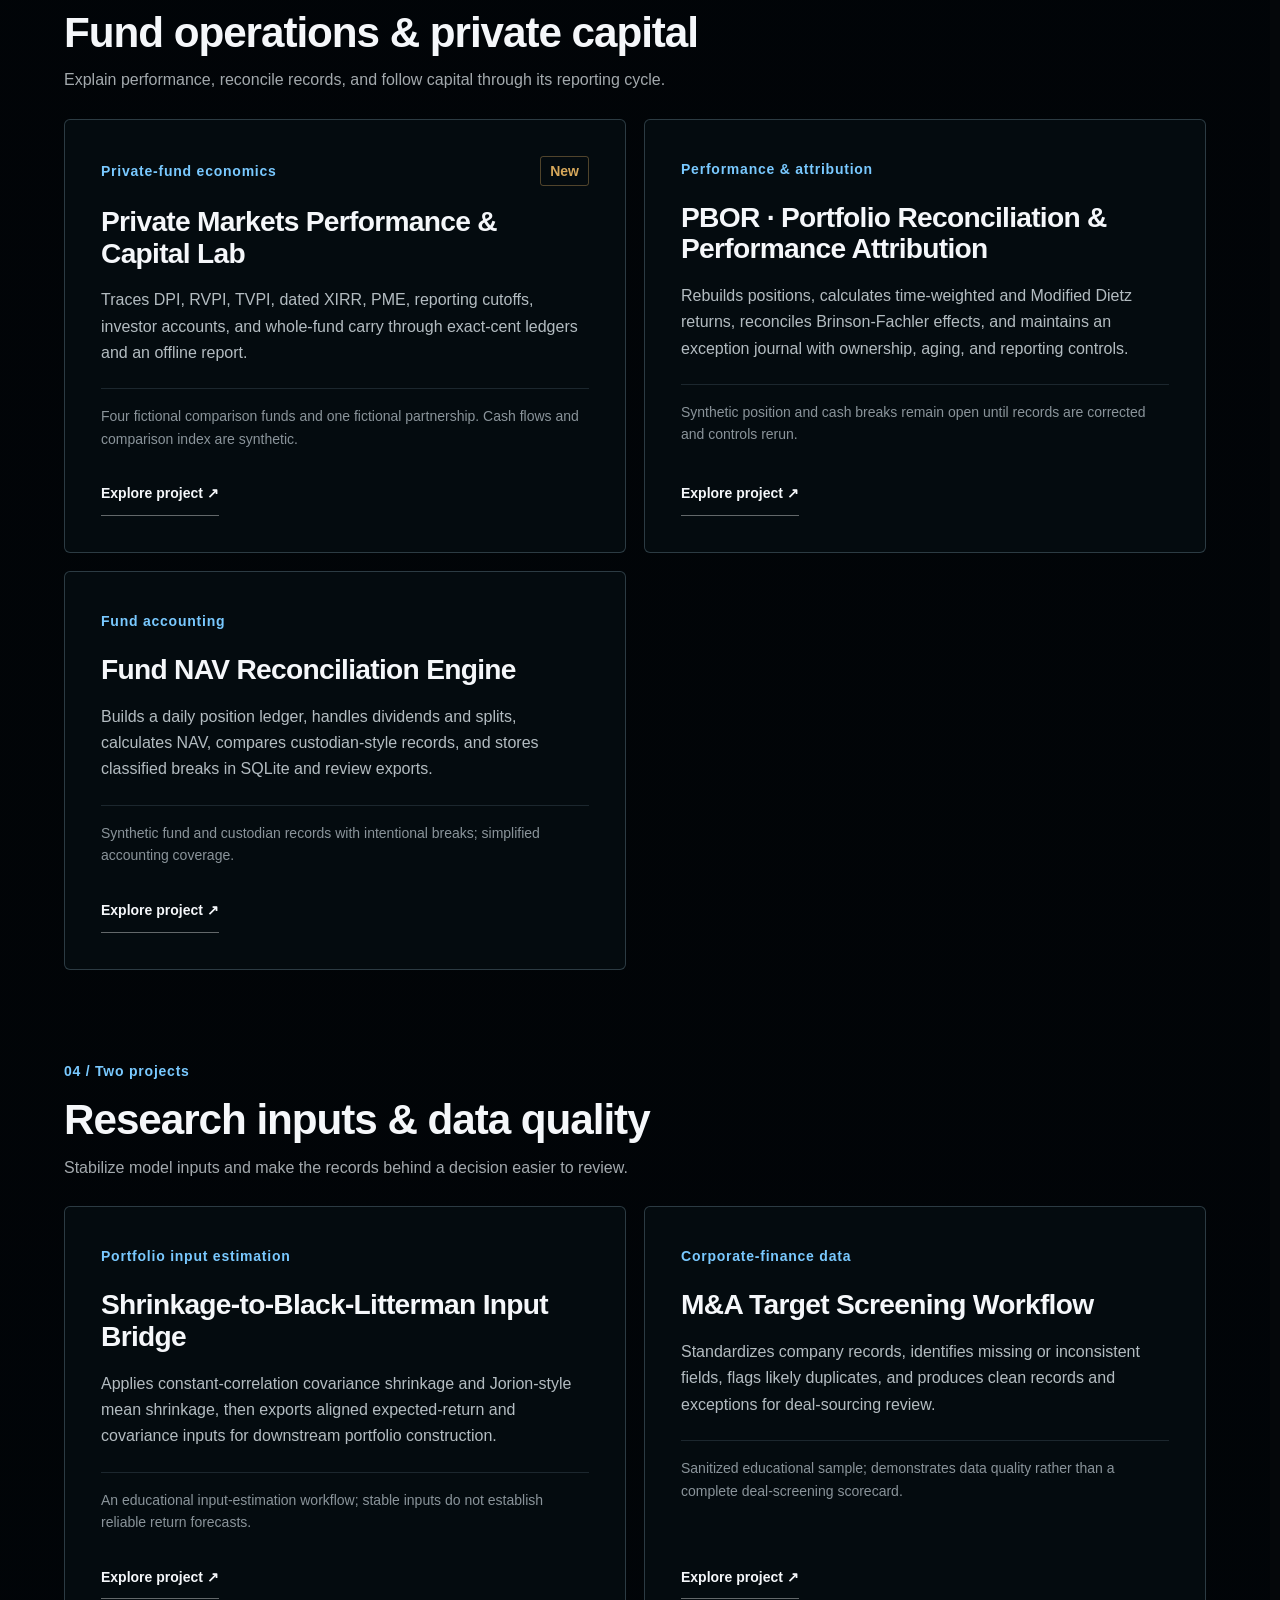
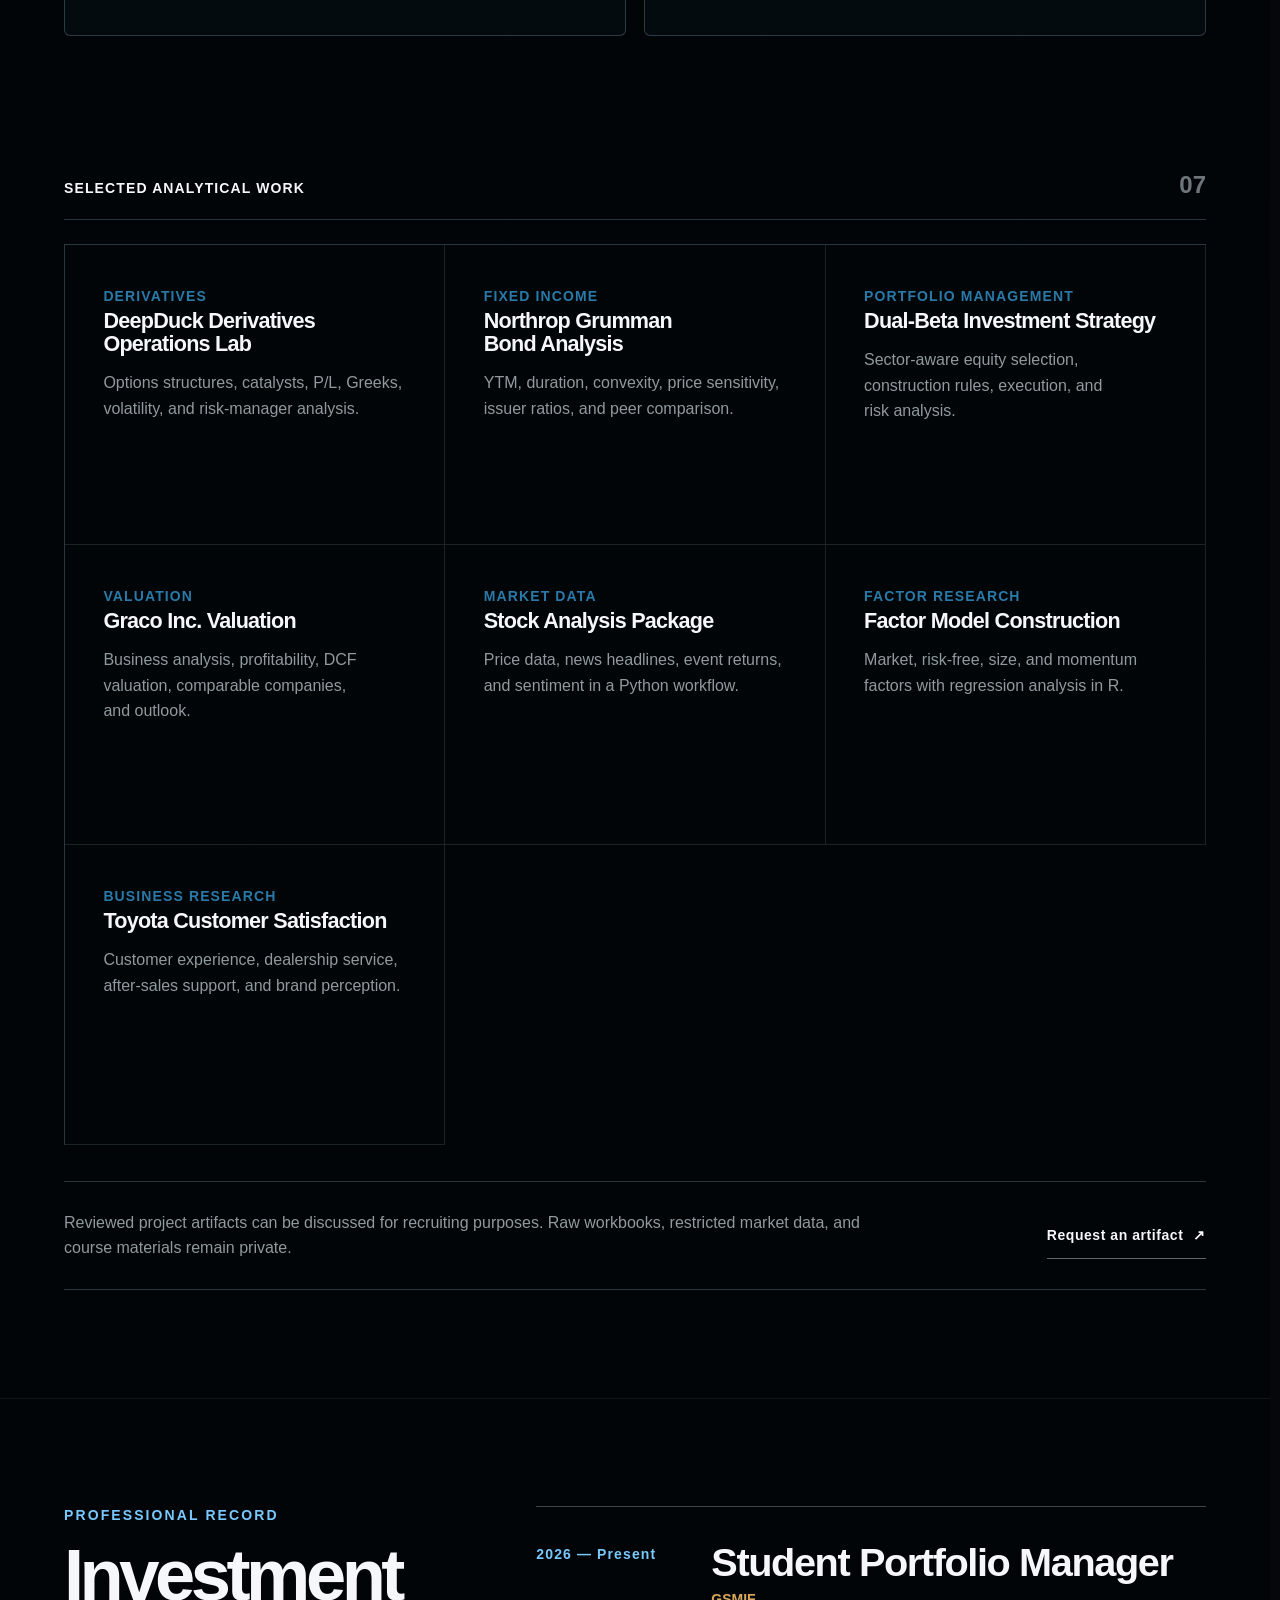
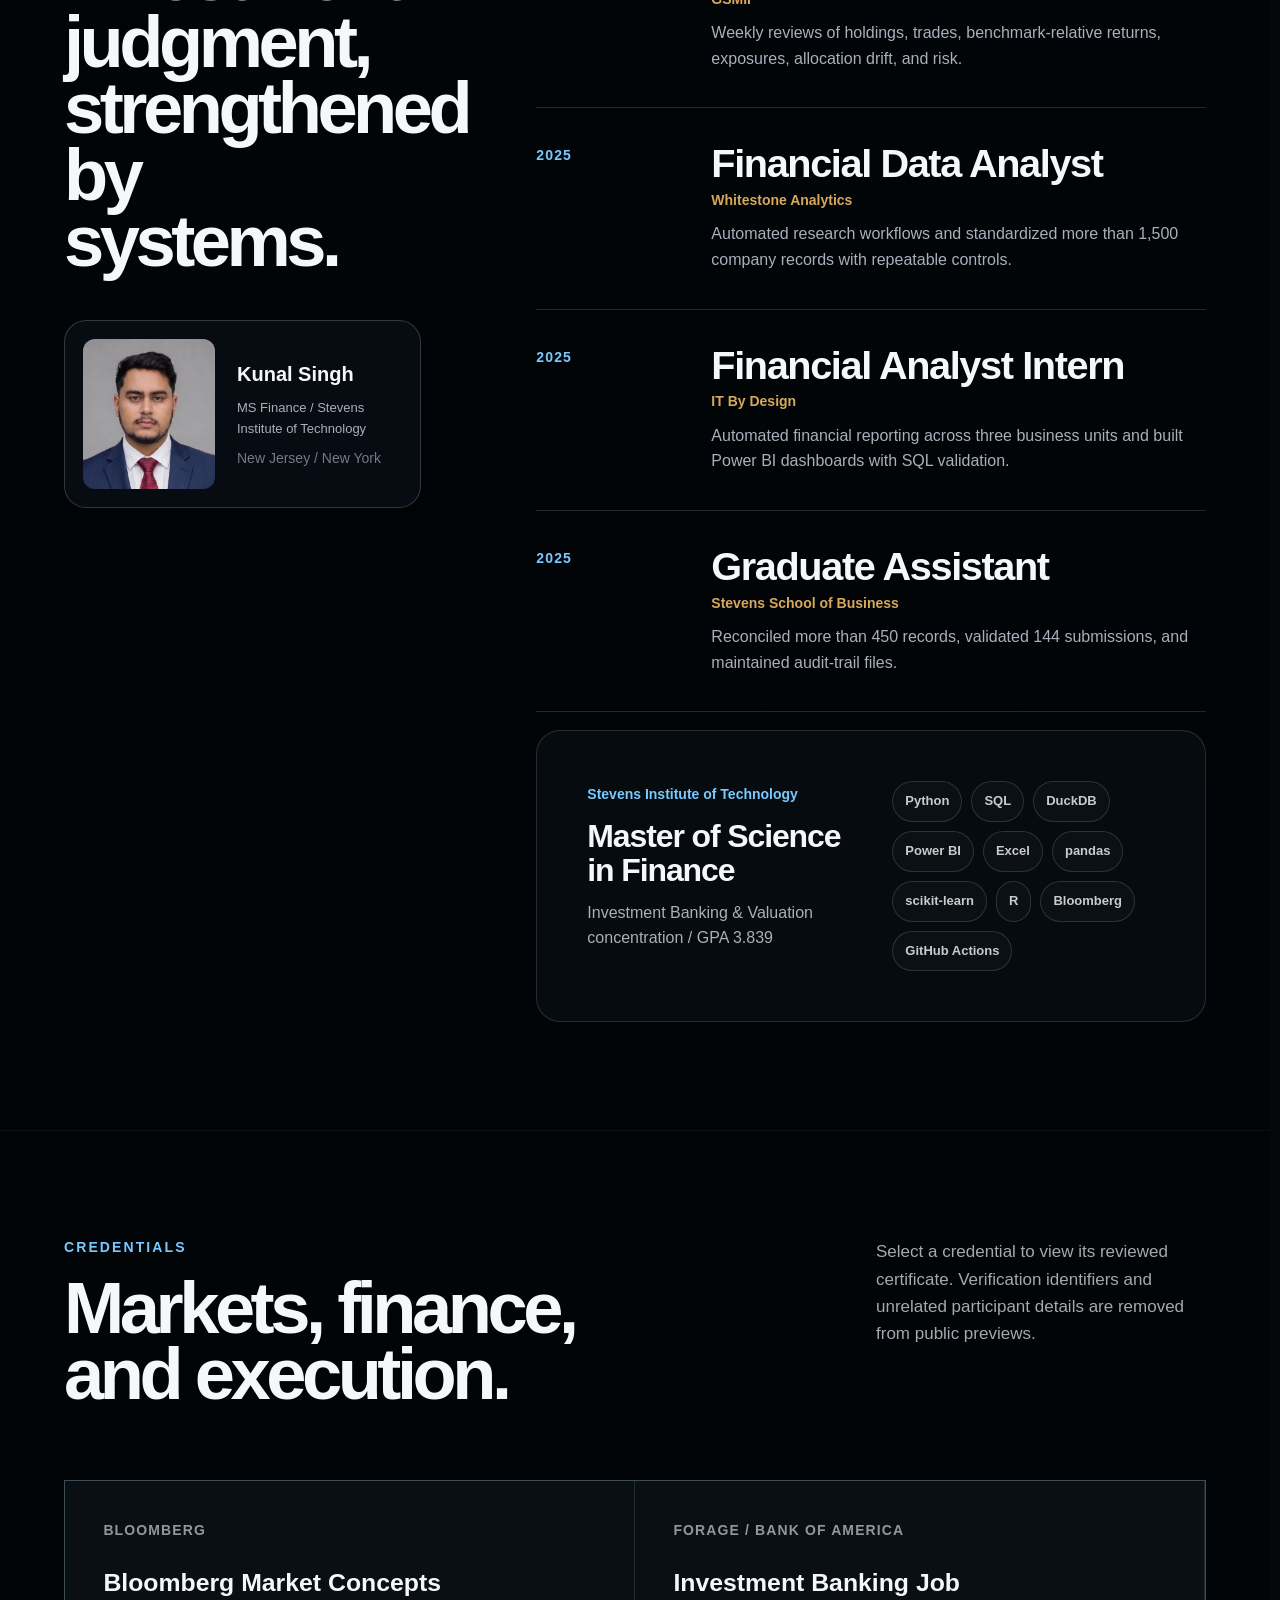
==== commit be95e32f: "Update portfolio with all 16 public research projects" ====
--- a/index.html
+++ b/index.html
@@ -6,14 +6,14 @@
     <meta name="theme-color" content="#05070a">
     <meta
       name="description"
-      content="Kunal Singh combines public-markets research, portfolio construction, risk analytics, and reproducible investment systems."
+      content="Kunal Singh's investment research portfolio: 16 public projects spanning equities, fixed income, credit, manager research, portfolio construction, and fund operations."
     >
     <meta property="og:type" content="website">
     <meta property="og:site_name" content="Kunal Singh Finance Portfolio">
     <meta property="og:title" content="Kunal Singh | Investment Management, Research & Portfolio Analytics">
     <meta
       property="og:description"
-      content="Public-markets research, portfolio construction, risk analytics, and reproducible investment systems."
+      content="Investment research across equities, fixed income, credit, manager selection, portfolio construction, and fund operations. Explore 16 public projects."
     >
     <meta property="og:url" content="https://kunalsingh-finance.github.io/kunal-singh-finance-site/">
     <meta
@@ -26,7 +26,7 @@
     <meta name="twitter:title" content="Kunal Singh | Investment Management, Research & Portfolio Analytics">
     <meta
       name="twitter:description"
-      content="Public-markets research, portfolio construction, risk analytics, and reproducible investment systems."
+      content="Investment research across equities, fixed income, credit, manager selection, portfolio construction, and fund operations. Explore 16 public projects."
     >
     <meta
       name="twitter:image"
@@ -71,6 +71,7 @@
       <nav class="desktop-nav" aria-label="Primary navigation">
         <a href="#portfolio">Portfolio</a>
         <a href="#work">Research</a>
+        <a href="#projects">All projects</a>
         <a href="#experience">Experience</a>
         <a href="#credentials">Credentials</a>
         <a href="#contact">Contact</a>
@@ -97,6 +98,7 @@
       >
         <a href="#portfolio">Portfolio</a>
         <a href="#work">Research</a>
+        <a href="#projects">All projects</a>
         <a href="#experience">Experience</a>
         <a href="#credentials">Credentials</a>
         <a href="#contact">Contact</a>
@@ -117,8 +119,8 @@
               <span class="hero-line" aria-hidden="true"><span>Measure the outcome.</span></span>
             </h1>
             <p class="hero-summary">
-              I research public markets, manage portfolio risk, and build the analytics that
-              connect a thesis to position sizing, performance, and review.
+              I research equities, fixed income, credit, and investment managers, and build
+              the analytics that connect a thesis to portfolio construction, risk, and review.
             </p>
             <div class="hero-actions">
               <a class="button button-primary" href="#portfolio">
@@ -172,7 +174,7 @@
               <div><span>Net external flow</span><strong>$0</strong></div>
             </div>
             <div class="hero-book-footer">
-              <p>Rounded IBKR PortfolioAnalyst figures. The curve is illustrative and does not plot observed returns.</p>
+              <p>Rounded IBKR PortfolioAnalyst figures. Recruiting discussion only.</p>
               <a href="#portfolio">Open case study <span aria-hidden="true">↘</span></a>
             </div>
           </aside>
@@ -224,6 +226,8 @@
               <span>Fundamental research</span>
               <span>Security selection</span>
               <span>Portfolio construction</span>
+              <span>Fixed income &amp; credit</span>
+              <span>Manager research</span>
               <span>Position sizing</span>
               <span>Performance attribution</span>
               <span>Risk controls</span>
@@ -241,12 +245,12 @@
             <span>public-data risk indicators</span>
           </article>
           <article data-reveal>
-            <strong><span data-count-to="4.09" data-count-decimals="2">4.09</span>M</strong>
-            <span>stock-month observations analyzed</span>
+            <strong><span data-count-to="3.83" data-count-decimals="2">3.83</span>M</strong>
+            <span>actual auto-ABS loan-month observations</span>
           </article>
           <article data-reveal>
-            <strong data-count-to="47">47</strong>
-            <span>PBOR workflow checks</span>
+            <strong data-count-to="16">16</strong>
+            <span>public research &amp; analytics projects</span>
           </article>
         </div>
       </section>
@@ -258,10 +262,14 @@
               <p class="eyebrow">Research infrastructure / selected work</p>
               <h2>Research translated into portfolio decisions.</h2>
             </div>
-            <p>
-              Five systems that show how I approach security selection, allocation, risk,
-              validation, and the measurement of investment outcomes.
-            </p>
+            <div class="work-introduction">
+              <p>
+                Five core systems show my approach to allocation, risk, validation, and
+                performance. The full collection now also covers Treasury hedging, bank
+                ALM, structured credit, private markets, manager research, and ETF transitions.
+              </p>
+              <a class="text-link" href="#projects">Explore all 16 projects <span aria-hidden="true">↓</span></a>
+            </div>
           </div>
 
           <div class="flagship-stack">
@@ -283,8 +291,8 @@
                 <div><dt>Top-5% capture</dt><dd>10 of 17 failures</dd></div>
               </dl>
               <p class="project-caveat">
-                A review-ranking model—not a calibrated failure probability, official CAMELS
-                rating, or supervisory tool.
+                A review-ranking model with weak calibration and only 17 test failures.
+                Scores are not failure probabilities or official CAMELS ratings.
               </p>
               <a
                 class="project-link"
@@ -368,7 +376,7 @@
               </dl>
               <p class="project-caveat">
                 Positive squared-error improvement did not produce reliable security rankings.
-                The negative economic result remains part of the evidence.
+                The negative portfolio result and current-constituent survivorship bias remain visible.
               </p>
               <a
                 class="project-link"
@@ -400,8 +408,9 @@
               <p class="eyebrow">Portfolio construction</p>
               <h3>IPS-Driven Asset Allocation</h3>
               <p>
-                Policy-constrained allocation, benchmark comparison, risk contribution,
-                stress tests, and investment-committee reporting.
+                Policy-constrained ETF allocation, risk contribution, stress tests,
+                drift monitoring, and committee reporting. The saved example is a
+                synthetic, same-sample demonstration with explicit data provenance.
               </p>
               <div class="tag-list"><span>Optimization</span><span>Risk</span><span>Reporting</span></div>
               <a
@@ -425,8 +434,9 @@
               <p class="eyebrow">Quantitative investing</p>
               <h3>Black-Litterman Optimizer</h3>
               <p>
-                Benchmark-implied priors, analyst views, posterior returns, constrained
-                max-Sharpe optimization, and transparent risk contribution.
+                Benchmark-implied priors, analyst views, constrained weights, and a
+                chronological scenario holdout. The optimized allocation underperformed
+                its benchmark by 5.58 percentage points net in the saved scenario.
               </p>
               <div class="tag-list"><span>Bayesian views</span><span>Equities</span><span>Python</span></div>
               <a
@@ -447,10 +457,11 @@
               <p class="eyebrow">Investment operations</p>
               <h3>PBOR Performance Reporting</h3>
               <p>
-                Month-end returns, attribution, reconciliation, QA, sign-off logic, and
-                executive-ready Excel, PDF, SQLite, and dashboard outputs.
+                Time-weighted and Modified Dietz returns, Brinson-Fachler attribution,
+                position and cash reconciliation, and a persistent exception journal.
+                Intentional synthetic breaks keep reporting sign-off blocked until corrected.
               </p>
-              <div class="tag-list"><span>47 checks</span><span>Controls</span><span>Audit trail</span></div>
+              <div class="tag-list"><span>Exception review</span><span>Controls</span><span>Audit trail</span></div>
               <a href="https://github.com/kunalsingh-finance/PBOR" target="_blank" rel="noopener">
                 Explore project <span aria-hidden="true">↗</span>
               </a>
@@ -485,7 +496,7 @@
                 <article><span>Reported period return</span><strong><span data-count-to="162.09" data-count-decimals="2">162.09</span>%</strong></article>
               </div>
               <div class="performance-chart" aria-hidden="true">
-                <div class="chart-labels"><span>Illustrative graphic</span><span>No observed time series</span></div>
+                <div class="chart-labels"><span>Jun 2025</span><span>Dec 2025</span><span>Jun 2026</span></div>
                 <svg viewBox="0 0 760 280">
                   <defs>
                     <linearGradient id="portfolio-gradient" x1="0" x2="1">
@@ -495,16 +506,16 @@
                   </defs>
                   <path class="portfolio-grid" d="M25 50H735 M25 125H735 M25 200H735 M25 250H735"></path>
                   <path
+                    class="benchmark-line"
+                    d="M28 224 C110 211, 185 197, 250 186 S395 159, 500 140 S650 100, 730 82"
+                  ></path>
+                  <path
                     class="portfolio-line"
                     d="M28 228 C90 222, 135 216, 185 198 S270 164, 334 150 S430 119, 485 91 S590 57, 730 31"
                   ></path>
                   <circle class="portfolio-endpoint" cx="730" cy="31" r="7"></circle>
                 </svg>
               </div>
-              <p class="chart-disclosure">
-                Illustrative curve only. It does not show observed interim returns, drawdowns,
-                or benchmark performance. The summary figures above are reported separately.
-              </p>
             </div>
 
             <div class="portfolio-side">
@@ -581,100 +592,189 @@
         </div>
       </section>
 
-      <section class="project-index-section" id="projects" data-chapter="Selected work" data-chapter-index="05">
+      <section class="project-index-section" id="projects" data-chapter="Complete index" data-chapter-index="05">
         <div class="section-shell">
           <div class="index-heading" data-reveal>
             <div>
-              <p class="eyebrow">Selected work index</p>
-              <h2>Nine public builds and seven analytical studies.</h2>
+              <p class="eyebrow">Complete work index</p>
+              <h2>Sixteen public projects.<br>One investment discipline.</h2>
             </div>
             <p>
-              This curated selection links to accessible public repositories. Analytical work is
-              summarized without publishing restricted data, raw course files, or unreviewed
-              artifacts.
+              Equities, fixed income, credit, manager research, and the controls behind
+              investment reporting. Every project links to its public code, methods,
+              results, and limitations. Seven additional analytical studies follow below.
             </p>
           </div>
 
           <div class="index-label" data-reveal>
-            <span>Public repositories</span>
-            <strong>09</strong>
-          </div>
-
-          <div class="repository-grid">
-            <article class="repository-card" data-reveal>
-              <span>01 / Regulatory risk</span>
-              <h3>U.S. Bank Risk Early-Warning Platform</h3>
-              <p>Governed FDIC data, 65 indicators, chronological validation, rankings, and explainability.</p>
-              <a href="https://github.com/kunalsingh-finance/us-bank-risk-regulatory-data-platform" target="_blank" rel="noopener">Repository ↗</a>
-            </article>
-            <article class="repository-card" data-reveal>
-              <span>02 / Empirical asset pricing</span>
-              <h3>GKX Public-Data Replication</h3>
-              <p>Leakage-controlled machine learning, locked testing, portfolio sorts, costs, and factor diagnostics.</p>
-              <a href="https://github.com/kunalsingh-finance/gkx-public-data-replication" target="_blank" rel="noopener">Repository ↗</a>
-            </article>
-            <article class="repository-card" data-reveal>
-              <span>03 / Investment operations</span>
-              <h3>PBOR Performance Reporting</h3>
-              <p>Returns, attribution, reconciliation, QA, sign-off, and executive reporting controls.</p>
-              <a href="https://github.com/kunalsingh-finance/PBOR" target="_blank" rel="noopener">Repository ↗</a>
-            </article>
-            <article class="repository-card" data-reveal>
-              <span>04 / Portfolio construction</span>
-              <h3>IPS-Driven Asset Allocation</h3>
-              <p>Policy constraints, risk contribution, stress tests, rebalancing, and committee reporting.</p>
-              <a href="https://github.com/kunalsingh-finance/ips-driven-asset-allocation-engine" target="_blank" rel="noopener">Repository ↗</a>
-            </article>
-            <article class="repository-card" data-reveal>
-              <span>05 / Quantitative investing</span>
-              <h3>Black-Litterman Optimizer</h3>
-              <p>Implied priors, analyst views, posterior returns, constraints, and transparent risk.</p>
-              <a href="https://github.com/kunalsingh-finance/black-litterman-portfolio-optimizer" target="_blank" rel="noopener">Repository ↗</a>
-            </article>
-            <article class="repository-card" data-reveal>
-              <span>06 / Fund accounting</span>
-              <h3>Fund NAV Reconciliation</h3>
-              <p>Daily NAV calculation, custodian comparison, break severity, and reproducible exceptions.</p>
-              <a href="https://github.com/kunalsingh-finance/fund-nav-reconciliation-engine" target="_blank" rel="noopener">Repository ↗</a>
-            </article>
-            <article class="repository-card" data-reveal>
-              <span>07 / Machine learning</span>
-              <h3>Stock Return Prediction</h3>
-              <p>Cross-sectional modeling across 4.09 million stock-month observations with chronological validation.</p>
-              <a href="https://github.com/kunalsingh-finance/statistical-learning-stock-return-prediction" target="_blank" rel="noopener">Repository ↗</a>
-            </article>
-            <article class="repository-card" data-reveal>
-              <span>08 / Portfolio inputs</span>
-              <h3>Shrinkage–BL Bridge</h3>
-              <p>Mean and covariance shrinkage designed to stabilize inputs before portfolio construction.</p>
-              <a href="https://github.com/kunalsingh-finance/shrinkage-bl-bridge" target="_blank" rel="noopener">Repository ↗</a>
-            </article>
-            <article class="repository-card" data-reveal>
-              <span>09 / Corporate finance</span>
-              <h3>M&A Target Screening</h3>
-              <p>Sanitized validation, standardization, duplicate detection, and review-ready outputs.</p>
-              <a href="https://github.com/kunalsingh-finance/M-A-Target-Screening-Workflow" target="_blank" rel="noopener">Repository ↗</a>
-            </article>
-          </div>
-
-          <div class="index-label analytical-label" data-reveal>
-            <span>Downloadable research case</span>
-            <strong>01</strong>
-          </div>
-
-          <article class="repository-card downloadable-case" data-reveal>
-            <span>Fixed income / reviewed research package</span>
-            <h3>Treasury Curve & Hedge Engine</h3>
-            <p>
-              Treasury valuation, key-rate risk, hedge decisions, and a cash-accounting replay.
-              Includes the research memo, static report, formula-driven Excel pack, and
-              independent verification evidence. Holdings, financing, and fitted trade prices
-              are hypothetical research assumptions.
-            </p>
-            <a href="artifacts/treasury_curve_risk_v1.0.1_review.zip" download>
-              Download review package (ZIP, 1.8 MB) <span aria-hidden="true">↓</span>
-            </a>
-          </article>
+            <span>Public research collection</span>
+            <strong>16</strong>
+          </div>
+          <p class="project-review-date">Reviewed against public project sources on <time datetime="2026-10-05">October 5, 2026</time>.</p>
+
+          <nav class="project-category-nav" aria-label="Browse projects by research area">
+            <a href="#portfolio-research">Portfolios &amp; managers <span>6</span></a>
+            <a href="#rates-credit">Rates &amp; credit <span>5</span></a>
+            <a href="#fund-operations">Funds &amp; capital <span>3</span></a>
+            <a href="#research-foundations">Research foundations <span>2</span></a>
+          </nav>
+
+          <div class="project-directory">
+            <section class="project-group" id="portfolio-research" aria-labelledby="portfolio-research-heading">
+              <div class="project-group-heading" data-reveal>
+                <span>01 / Six projects</span>
+                <h3 id="portfolio-research-heading">Portfolios &amp; manager research</h3>
+                <p>Look through exposures, challenge benchmarks, and test allocation decisions.</p>
+              </div>
+              <div class="repository-grid">
+                <article class="repository-card" data-reveal>
+                  <div class="repository-kicker"><span>ETF holdings</span><span class="project-status">New</span></div>
+                  <h4>ETF Holdings &amp; Portfolio Transition Lab</h4>
+                  <p>Looks through six ETFs to underlying issuers, then finds the minimum-turnover transition under concentration, sector, and trading limits. The 7% issuer-cap case moves 16.7058% from IWF to IWD; the 6% case remains infeasible.</p>
+                  <p class="project-scope">2,169 official holdings records. Illustrative allocations; issuer snapshots are one day apart.</p>
+                  <a href="https://github.com/kunalsingh-finance/etf-portfolio-transition-lab" target="_blank" rel="noopener" aria-label="View ETF Holdings and Portfolio Transition Lab repository">Explore project ↗</a>
+                </article>
+                <article class="repository-card" data-reveal>
+                  <div class="repository-kicker"><span>Manager due diligence</span><span class="project-status">New</span></div>
+                  <h4>Meridian · Investment Manager Research Lab</h4>
+                  <p>Compares four real equity funds over 120 months, with 48 benchmark/window combinations, downside capture, rolling style fits, and factor regressions with uncertainty intervals.</p>
+                  <p class="project-scope">January 2016–December 2025. Revised data vintage; ETF comparison proxies are analyst choices.</p>
+                  <a href="https://github.com/kunalsingh-finance/investment-manager-research-lab" target="_blank" rel="noopener" aria-label="View Meridian Investment Manager Research Lab repository">Explore project ↗</a>
+                </article>
+                <article class="repository-card" data-reveal>
+                  <div class="repository-kicker"><span>Multi-asset allocation</span></div>
+                  <h4>IPS-Driven Asset Allocation &amp; Rebalancing</h4>
+                  <p>Converts investment policy into ETF constraints, risk contributions, benchmark diagnostics, stress tests, drift alerts, and a committee workbook with source provenance.</p>
+                  <p class="project-scope">The saved example is fully synthetic and evaluated on its fitting sample. Market mode is explicit.</p>
+                  <a href="https://github.com/kunalsingh-finance/ips-driven-asset-allocation-engine" target="_blank" rel="noopener" aria-label="View IPS-Driven Asset Allocation Engine repository">Explore project ↗</a>
+                </article>
+                <article class="repository-card" data-reveal>
+                  <div class="repository-kicker"><span>Quantitative construction</span></div>
+                  <h4>Black-Litterman Portfolio Optimizer</h4>
+                  <p>Combines benchmark-implied returns and analyst views with constrained weights, risk contribution, and a separate chronological holdout including acquisition costs and weight drift.</p>
+                  <p class="project-scope">Saved scenario: 25.19% net return versus 30.77% for the benchmark. Views are undated assumptions.</p>
+                  <a href="https://github.com/kunalsingh-finance/black-litterman-portfolio-optimizer" target="_blank" rel="noopener" aria-label="View Black-Litterman Portfolio Optimizer repository">Explore project ↗</a>
+                </article>
+                <article class="repository-card" data-reveal>
+                  <div class="repository-kicker"><span>Empirical asset pricing</span></div>
+                  <h4>GKX Public-Data Replication &amp; Extension</h4>
+                  <p>Tests statistical fit against security ranking, decile portfolios, turnover, costs, and factor diagnostics under a chronologically locked 34-month test.</p>
+                  <p class="project-scope">OOS R² +1.4772%; D10−D1 −0.3749% monthly. Current-constituent survivorship bias remains.</p>
+                  <a href="https://github.com/kunalsingh-finance/gkx-public-data-replication" target="_blank" rel="noopener" aria-label="View GKX Public-Data Replication repository">Explore project ↗</a>
+                </article>
+                <article class="repository-card" data-reveal>
+                  <div class="repository-kicker"><span>Statistical learning</span></div>
+                  <h4>Stock Return Prediction</h4>
+                  <p>Compares linear, regularized, tree, and neural-network models with exported diagnostics, charts, and a public sample workflow.</p>
+                  <p class="project-scope">The public proxy uses mom1m as a response stand-in; it is not a full CRSP/WRDS return panel.</p>
+                  <a href="https://github.com/kunalsingh-finance/statistical-learning-stock-return-prediction" target="_blank" rel="noopener" aria-label="View Statistical Learning Stock Return Prediction repository">Explore project ↗</a>
+                </article>
+              </div>
+            </section>
+
+            <section class="project-group" id="rates-credit" aria-labelledby="rates-credit-heading">
+              <div class="project-group-heading" data-reveal>
+                <span>02 / Five projects</span>
+                <h3 id="rates-credit-heading">Fixed income, bank risk &amp; credit</h3>
+                <p>Trace cash flows, size hedges, and inspect what changes under stress.</p>
+              </div>
+              <div class="repository-grid">
+                <article class="repository-card" data-reveal>
+                  <div class="repository-kicker"><span>Treasury &amp; market risk</span><span class="project-status">New</span></div>
+                  <h4>Treasury Curve &amp; Hedge Engine</h4>
+                  <p>Prices dated Treasury cash flows, computes nine-node key-rate DV01, sizes constrained hedges, and reconciles historical ledgers. A market-risk monitor adds VaR, expected shortfall, and backtesting.</p>
+                  <p class="project-scope">16 official instrument records. The 99% backtest records 12 exceptions in 477 forecasts and rejects nominal coverage.</p>
+                  <a href="https://github.com/kunalsingh-finance/treasury-curve-risk" target="_blank" rel="noopener" aria-label="View Treasury Curve and Hedge Engine repository">Explore project ↗</a>
+                </article>
+                <article class="repository-card" data-reveal>
+                  <div class="repository-kicker"><span>Bank ALM &amp; liquidity</span><span class="project-status">New</span></div>
+                  <h4>Bank ALM &amp; Liquidity Risk Engine</h4>
+                  <p>Reconstructs a public Regions Bank balance sheet, dated swap cash flows, deposit stress, and funding policies. The selected hedge/funding policy passes 25 of 34 additional challenges and fails nine.</p>
+                  <p class="project-scope">December 31, 2025 case; 30 candidate policies. Disclosed research assumptions, not the bank's internal risk model.</p>
+                  <div class="repository-actions">
+                    <a href="https://github.com/kunalsingh-finance/bank-alm-risk-engine" target="_blank" rel="noopener" aria-label="View Bank ALM and Liquidity Risk Engine repository">Explore project ↗</a>
+                    <a href="https://kunalsingh-finance.github.io/bank-alm-risk-engine/" target="_blank" rel="noopener">Open dashboard ↗</a>
+                  </div>
+                </article>
+                <article class="repository-card" data-reveal>
+                  <div class="repository-kicker"><span>Auto-ABS research</span><span class="project-status">New</span></div>
+                  <h4>Structured Credit Risk &amp; Cash-Flow Platform</h4>
+                  <p>Connects SEC loan disclosures, borrower-event models, executed payment priorities, and bond stress results across 3,825,715 actual loan-month observations and 46 deal-months.</p>
+                  <p class="project-scope">322/322 certificate identities pass. Loan-tape cash reconciliation and contractual replay retain unresolved differences.</p>
+                  <a href="https://github.com/kunalsingh-finance/structured-credit-research" target="_blank" rel="noopener" aria-label="View Structured Credit Research repository">Explore project ↗</a>
+                </article>
+                <article class="repository-card" data-reveal>
+                  <div class="repository-kicker"><span>Private-credit surveillance</span><span class="project-status">New</span></div>
+                  <h4>Direct Lending Surveillance &amp; Workout Lab</h4>
+                  <p>Compares retain, amend, and enforce decisions at one valuation date, tracing cash versus PIK interest, covenant breaches, liquidity, delayed recoveries, and lender present value.</p>
+                  <p class="project-scope">Fictional borrower and loan terms. Three actions across Base, Downside, and Severe cases; no scenario probabilities.</p>
+                  <a href="https://github.com/kunalsingh-finance/direct-lending-surveillance-lab" target="_blank" rel="noopener" aria-label="View Direct Lending Surveillance and Workout Lab repository">Explore project ↗</a>
+                </article>
+                <article class="repository-card" data-reveal>
+                  <div class="repository-kicker"><span>Regulatory data &amp; ranking</span></div>
+                  <h4>U.S. Bank Risk Early-Warning Platform</h4>
+                  <p>Builds governed FDIC data, 65 public-data indicators, chronological risk rankings, source lineage, and an explainable synthetic demonstration.</p>
+                  <p class="project-scope">698,804 bank-quarters; top-5% capture of 10/17 test failures. Weak calibration; ranks are not failure probabilities.</p>
+                  <a href="https://github.com/kunalsingh-finance/us-bank-risk-regulatory-data-platform" target="_blank" rel="noopener" aria-label="View US Bank Risk Regulatory Data Platform repository">Explore project ↗</a>
+                </article>
+              </div>
+            </section>
+
+            <section class="project-group" id="fund-operations" aria-labelledby="fund-operations-heading">
+              <div class="project-group-heading" data-reveal>
+                <span>03 / Three projects</span>
+                <h3 id="fund-operations-heading">Fund operations &amp; private capital</h3>
+                <p>Explain performance, reconcile records, and follow capital through its reporting cycle.</p>
+              </div>
+              <div class="repository-grid">
+                <article class="repository-card" data-reveal>
+                  <div class="repository-kicker"><span>Private-fund economics</span><span class="project-status">New</span></div>
+                  <h4>Private Markets Performance &amp; Capital Lab</h4>
+                  <p>Traces DPI, RVPI, TVPI, dated XIRR, PME, reporting cutoffs, investor accounts, and whole-fund carry through exact-cent ledgers and an offline report.</p>
+                  <p class="project-scope">Four fictional comparison funds and one fictional partnership. Cash flows and comparison index are synthetic.</p>
+                  <a href="https://github.com/kunalsingh-finance/private-markets-capital-lab" target="_blank" rel="noopener" aria-label="View Private Markets Performance and Capital Lab repository">Explore project ↗</a>
+                </article>
+                <article class="repository-card" data-reveal>
+                  <div class="repository-kicker"><span>Performance &amp; attribution</span></div>
+                  <h4>PBOR · Portfolio Reconciliation &amp; Performance Attribution</h4>
+                  <p>Rebuilds positions, calculates time-weighted and Modified Dietz returns, reconciles Brinson-Fachler effects, and maintains an exception journal with ownership, aging, and reporting controls.</p>
+                  <p class="project-scope">Synthetic position and cash breaks remain open until records are corrected and controls rerun.</p>
+                  <a href="https://github.com/kunalsingh-finance/PBOR" target="_blank" rel="noopener" aria-label="View PBOR Portfolio Reconciliation and Performance Attribution repository">Explore project ↗</a>
+                </article>
+                <article class="repository-card" data-reveal>
+                  <div class="repository-kicker"><span>Fund accounting</span></div>
+                  <h4>Fund NAV Reconciliation Engine</h4>
+                  <p>Builds a daily position ledger, handles dividends and splits, calculates NAV, compares custodian-style records, and stores classified breaks in SQLite and review exports.</p>
+                  <p class="project-scope">Synthetic fund and custodian records with intentional breaks; simplified accounting coverage.</p>
+                  <a href="https://github.com/kunalsingh-finance/fund-nav-reconciliation-engine" target="_blank" rel="noopener" aria-label="View Fund NAV Reconciliation Engine repository">Explore project ↗</a>
+                </article>
+              </div>
+            </section>
+
+            <section class="project-group" id="research-foundations" aria-labelledby="research-foundations-heading">
+              <div class="project-group-heading" data-reveal>
+                <span>04 / Two projects</span>
+                <h3 id="research-foundations-heading">Research inputs &amp; data quality</h3>
+                <p>Stabilize model inputs and make the records behind a decision easier to review.</p>
+              </div>
+              <div class="repository-grid">
+                <article class="repository-card" data-reveal>
+                  <div class="repository-kicker"><span>Portfolio input estimation</span></div>
+                  <h4>Shrinkage-to-Black-Litterman Input Bridge</h4>
+                  <p>Applies constant-correlation covariance shrinkage and Jorion-style mean shrinkage, then exports aligned expected-return and covariance inputs for downstream portfolio construction.</p>
+                  <p class="project-scope">An educational input-estimation workflow; stable inputs do not establish reliable return forecasts.</p>
+                  <a href="https://github.com/kunalsingh-finance/shrinkage-bl-bridge" target="_blank" rel="noopener" aria-label="View Shrinkage to Black-Litterman Input Bridge repository">Explore project ↗</a>
+                </article>
+                <article class="repository-card" data-reveal>
+                  <div class="repository-kicker"><span>Corporate-finance data</span></div>
+                  <h4>M&amp;A Target Screening Workflow</h4>
+                  <p>Standardizes company records, identifies missing or inconsistent fields, flags likely duplicates, and produces clean records and exceptions for deal-sourcing review.</p>
+                  <p class="project-scope">Sanitized educational sample; demonstrates data quality rather than a complete deal-screening scorecard.</p>
+                  <a href="https://github.com/kunalsingh-finance/M-A-Target-Screening-Workflow" target="_blank" rel="noopener" aria-label="View M and A Target Screening Workflow repository">Explore project ↗</a>
+                </article>
+              </div>
+            </section>
+          </div>
 
           <div class="index-label analytical-label" data-reveal>
             <span>Selected analytical work</span>
--- a/styles.css
+++ b/styles.css
@@ -1412,14 +1412,6 @@
   overflow: visible;
 }
 
-.chart-disclosure {
-  margin: 0;
-  padding: 0 34px 25px;
-  color: var(--muted);
-  font-size: 13px;
-  line-height: 1.6;
-}
-
 .chart-labels {
   display: flex;
   justify-content: space-between;
@@ -1730,11 +1722,6 @@
   transform: translateY(-4px);
   background: #ffffff;
   box-shadow: 0 24px 55px rgba(16, 24, 32, 0.12);
-}
-
-.downloadable-case {
-  min-height: 0;
-  border: 1px solid rgba(10, 14, 19, 0.18);
 }
 
 .repository-card > span,
@@ -5404,3 +5391,221 @@
     transition: none;
   }
 }
+
+/* Complete research collection */
+
+.project-index-section {
+  overflow-wrap: anywhere;
+}
+
+.work-introduction > p {
+  margin-bottom: 24px;
+  color: rgba(232, 239, 244, 0.7);
+  font-size: 18px;
+  line-height: 1.65;
+}
+
+.work-introduction > a {
+  display: inline-flex;
+  min-height: 44px;
+  align-items: center;
+}
+
+.project-review-date {
+  margin-bottom: 28px;
+  color: var(--muted);
+  font-size: 14px;
+}
+
+.project-category-nav {
+  display: flex;
+  flex-wrap: wrap;
+  gap: 12px;
+  margin-bottom: clamp(44px, 6vw, 72px);
+}
+
+.project-category-nav a {
+  display: inline-flex;
+  min-height: 48px;
+  align-items: center;
+  justify-content: space-between;
+  gap: 18px;
+  padding: 12px 18px;
+  border: 1px solid var(--flow-line-strong);
+  border-radius: 4px;
+  background: rgba(7, 16, 22, 0.8);
+  color: var(--white);
+  font-size: 14px;
+  font-weight: 650;
+  transition:
+    border-color 240ms var(--ease),
+    background-color 240ms var(--ease);
+}
+
+.project-category-nav a span {
+  color: var(--blue);
+  font-variant-numeric: tabular-nums;
+}
+
+.project-category-nav a:hover,
+.project-category-nav a:focus-visible {
+  border-color: var(--blue);
+  background: rgba(21, 45, 60, 0.9);
+}
+
+.project-group {
+  scroll-margin-top: calc(var(--header-height) + 24px);
+}
+
+.project-group + .project-group {
+  margin-top: clamp(56px, 7vw, 88px);
+}
+
+.project-group-heading {
+  margin-bottom: 26px;
+}
+
+.project-group-heading > span,
+.repository-kicker {
+  color: var(--blue);
+  font-size: 14px;
+  font-weight: 700;
+  letter-spacing: 0.055em;
+}
+
+.project-group-heading h3 {
+  margin: 14px 0 12px;
+  color: var(--white);
+  font-size: clamp(1.9rem, 3.3vw, 3.2rem);
+  line-height: 1.08;
+  letter-spacing: -0.025em;
+}
+
+.project-group-heading p {
+  max-width: 780px;
+  margin: 0;
+  color: rgba(232, 239, 244, 0.7);
+  font-size: 16px;
+}
+
+.project-directory .repository-grid {
+  display: grid;
+  grid-template-columns: repeat(2, minmax(0, 1fr));
+  gap: 18px;
+  border: 0;
+}
+
+.project-directory .repository-card {
+  display: flex;
+  min-height: 0;
+  flex-direction: column;
+  align-items: stretch;
+  gap: 0;
+  padding: clamp(24px, 3vw, 36px);
+  border: 1px solid var(--flow-line-strong);
+  border-radius: 6px;
+  background: rgba(5, 12, 17, 0.92);
+  box-shadow: none;
+  transition:
+    border-color 320ms var(--ease),
+    background-color 320ms var(--ease);
+}
+
+.project-directory .repository-card:hover {
+  padding: clamp(24px, 3vw, 36px);
+  border-color: rgba(121, 201, 255, 0.38);
+  background: rgba(10, 24, 33, 0.96);
+  box-shadow: none;
+}
+
+.repository-kicker {
+  display: flex;
+  min-height: 26px;
+  align-items: center;
+  justify-content: space-between;
+  gap: 12px;
+  margin-bottom: 20px;
+}
+
+.repository-kicker .project-status {
+  flex-shrink: 0;
+  padding: 3px 9px;
+  border: 1px solid rgba(216, 169, 95, 0.36);
+  border-radius: 3px;
+  color: var(--gold);
+  font-size: 14px;
+  letter-spacing: 0;
+}
+
+.project-directory .repository-card h4 {
+  margin: 0 0 18px;
+  color: var(--white);
+  font-size: clamp(1.5rem, 2.2vw, 2.15rem);
+  line-height: 1.12;
+  letter-spacing: -0.025em;
+  overflow-wrap: anywhere;
+}
+
+.project-directory .repository-card > p {
+  margin: 0 0 22px;
+  color: rgba(229, 238, 244, 0.78);
+  font-size: 16px;
+  line-height: 1.65;
+}
+
+.project-directory .repository-card > .project-scope {
+  padding-top: 16px;
+  border-top: 1px solid var(--flow-line);
+  color: rgba(215, 225, 233, 0.64);
+  font-size: 14px;
+  line-height: 1.6;
+}
+
+.project-directory .repository-card > a,
+.repository-actions {
+  margin-top: auto;
+}
+
+.repository-actions {
+  display: flex;
+  flex-wrap: wrap;
+  gap: 10px 24px;
+}
+
+.project-directory .repository-card a {
+  min-height: 44px;
+  align-self: flex-start;
+  color: var(--white);
+  font-size: 14px;
+}
+
+@media (max-width: 760px) {
+  .project-category-nav {
+    display: grid;
+    grid-template-columns: 1fr;
+    gap: 10px;
+  }
+
+  .project-directory .repository-grid {
+    grid-template-columns: 1fr;
+    gap: 14px;
+  }
+
+  .project-group-heading h3 {
+    font-size: clamp(1.85rem, 8vw, 2.6rem);
+  }
+}
+
+@media (prefers-reduced-motion: reduce) {
+  *,
+  *::before,
+  *::after {
+    animation: none !important;
+    transition-delay: 0ms !important;
+  }
+
+  .project-category-nav a,
+  .project-directory .repository-card {
+    transition: none;
+  }
+}
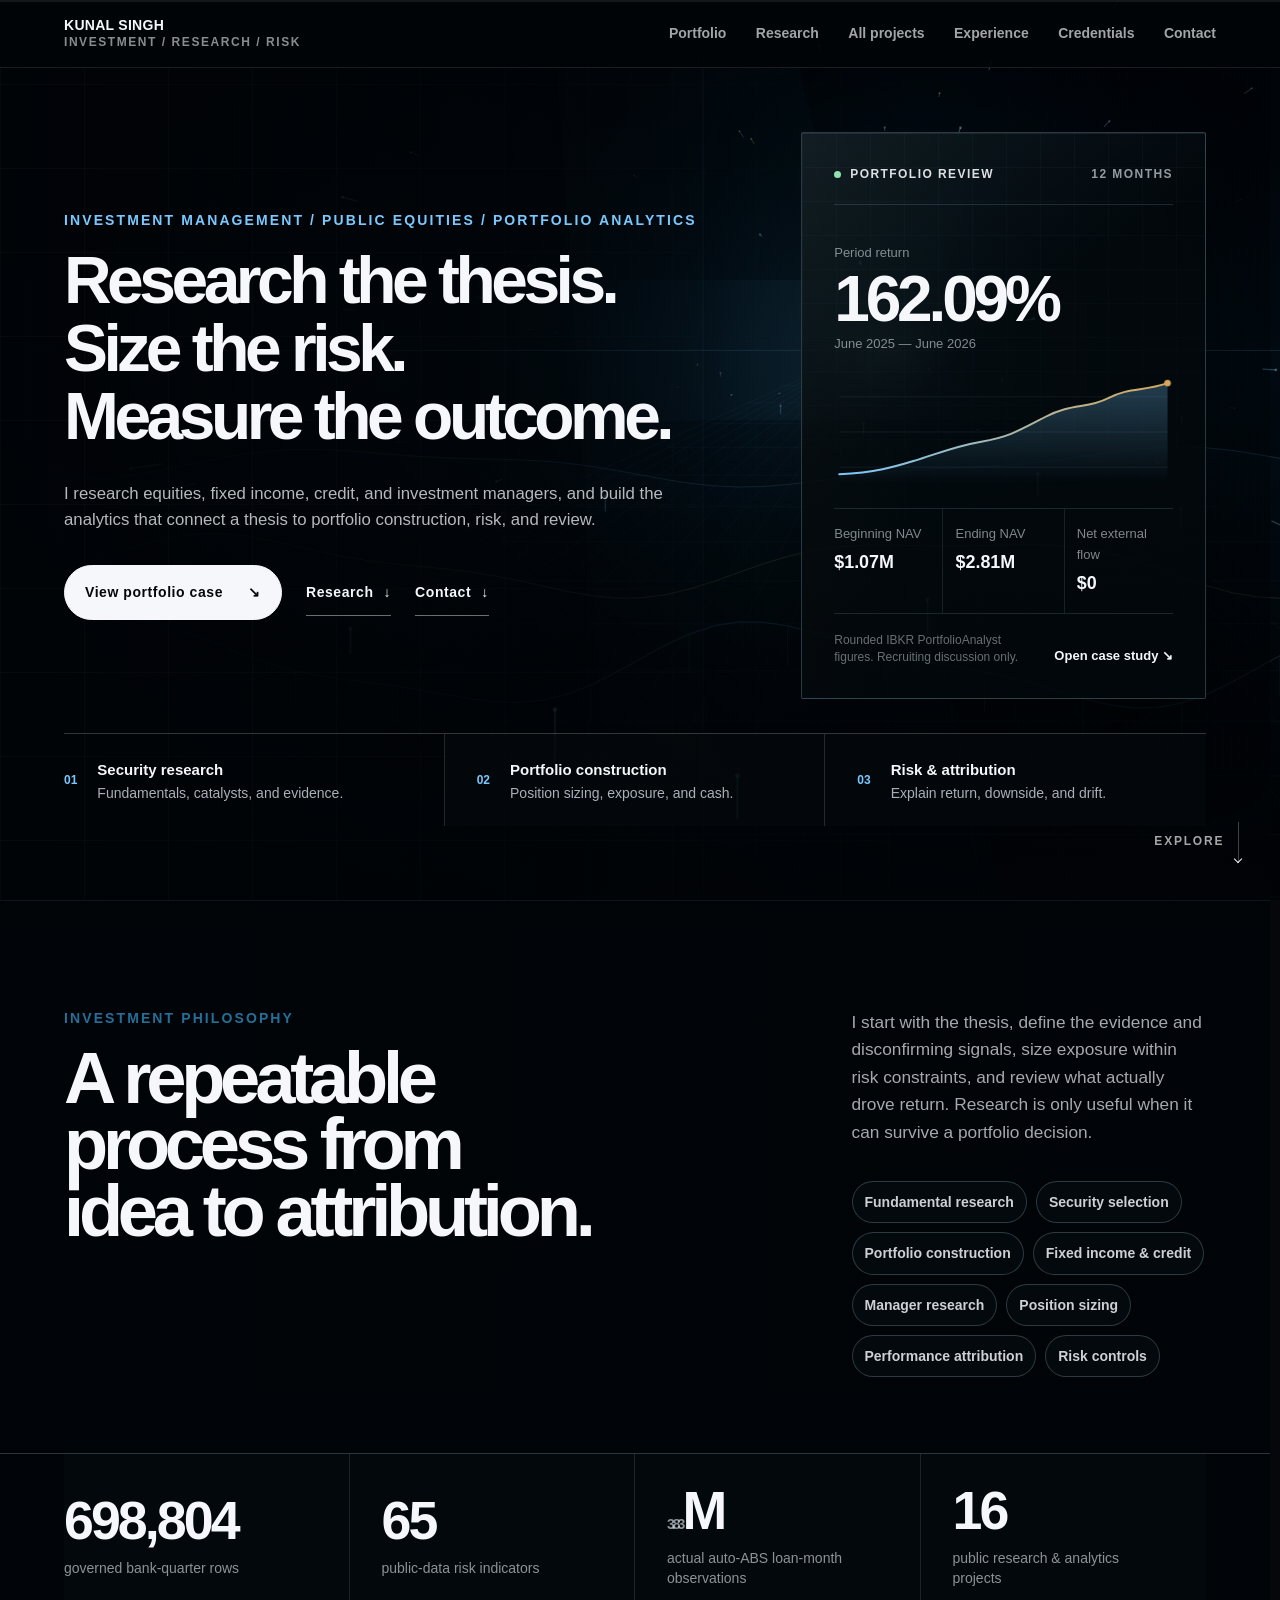
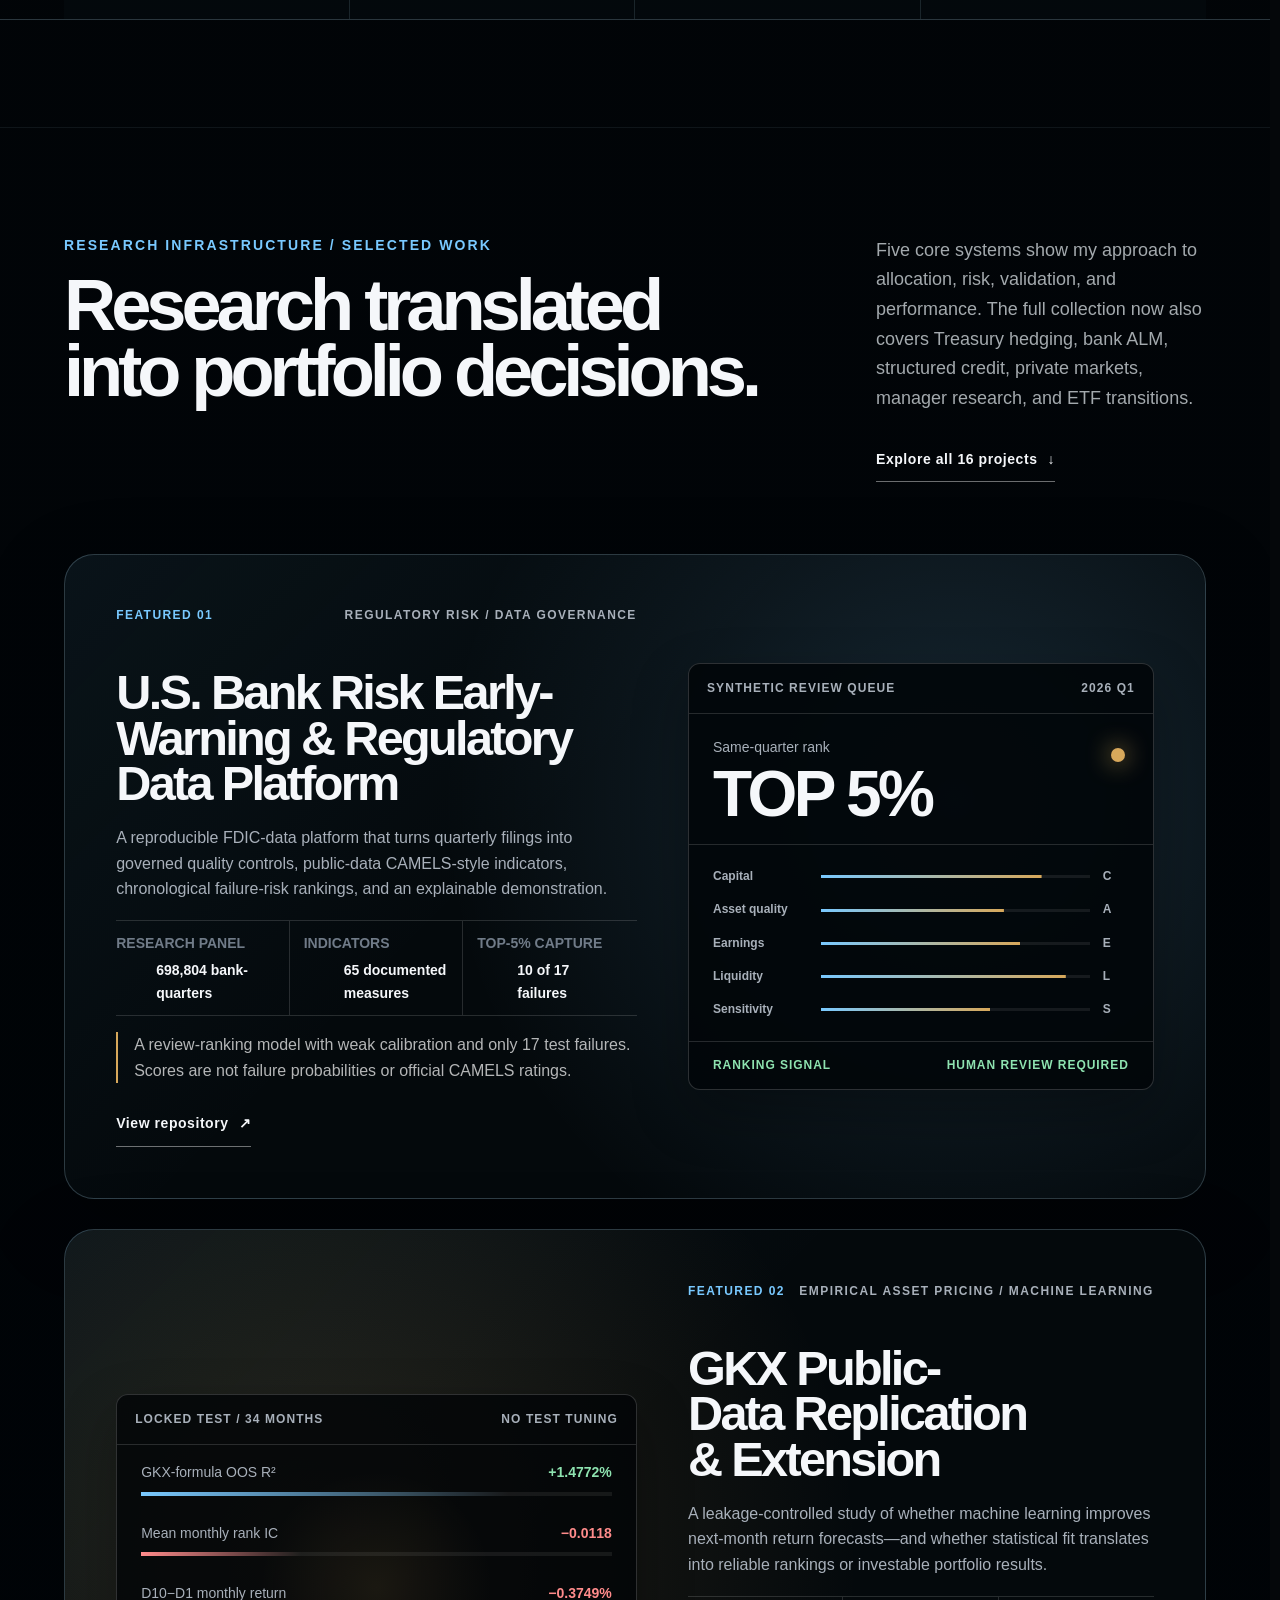
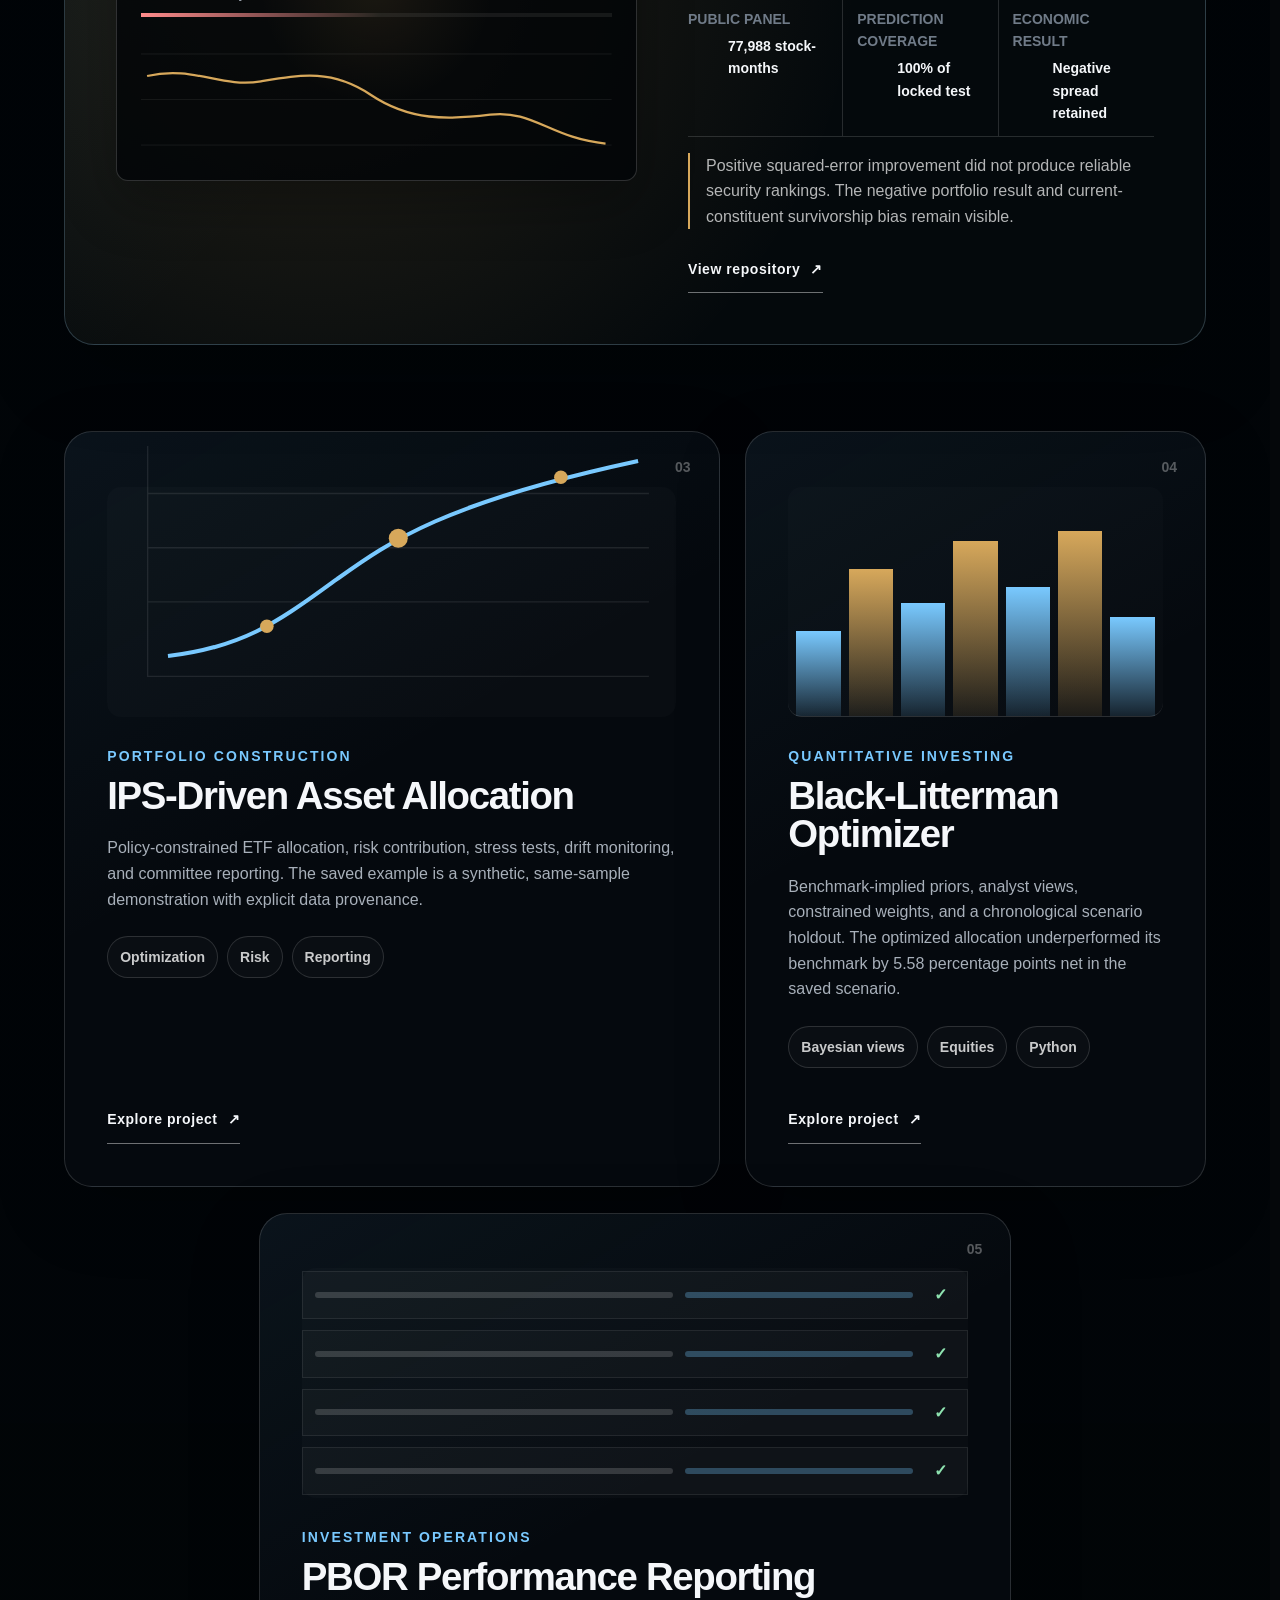
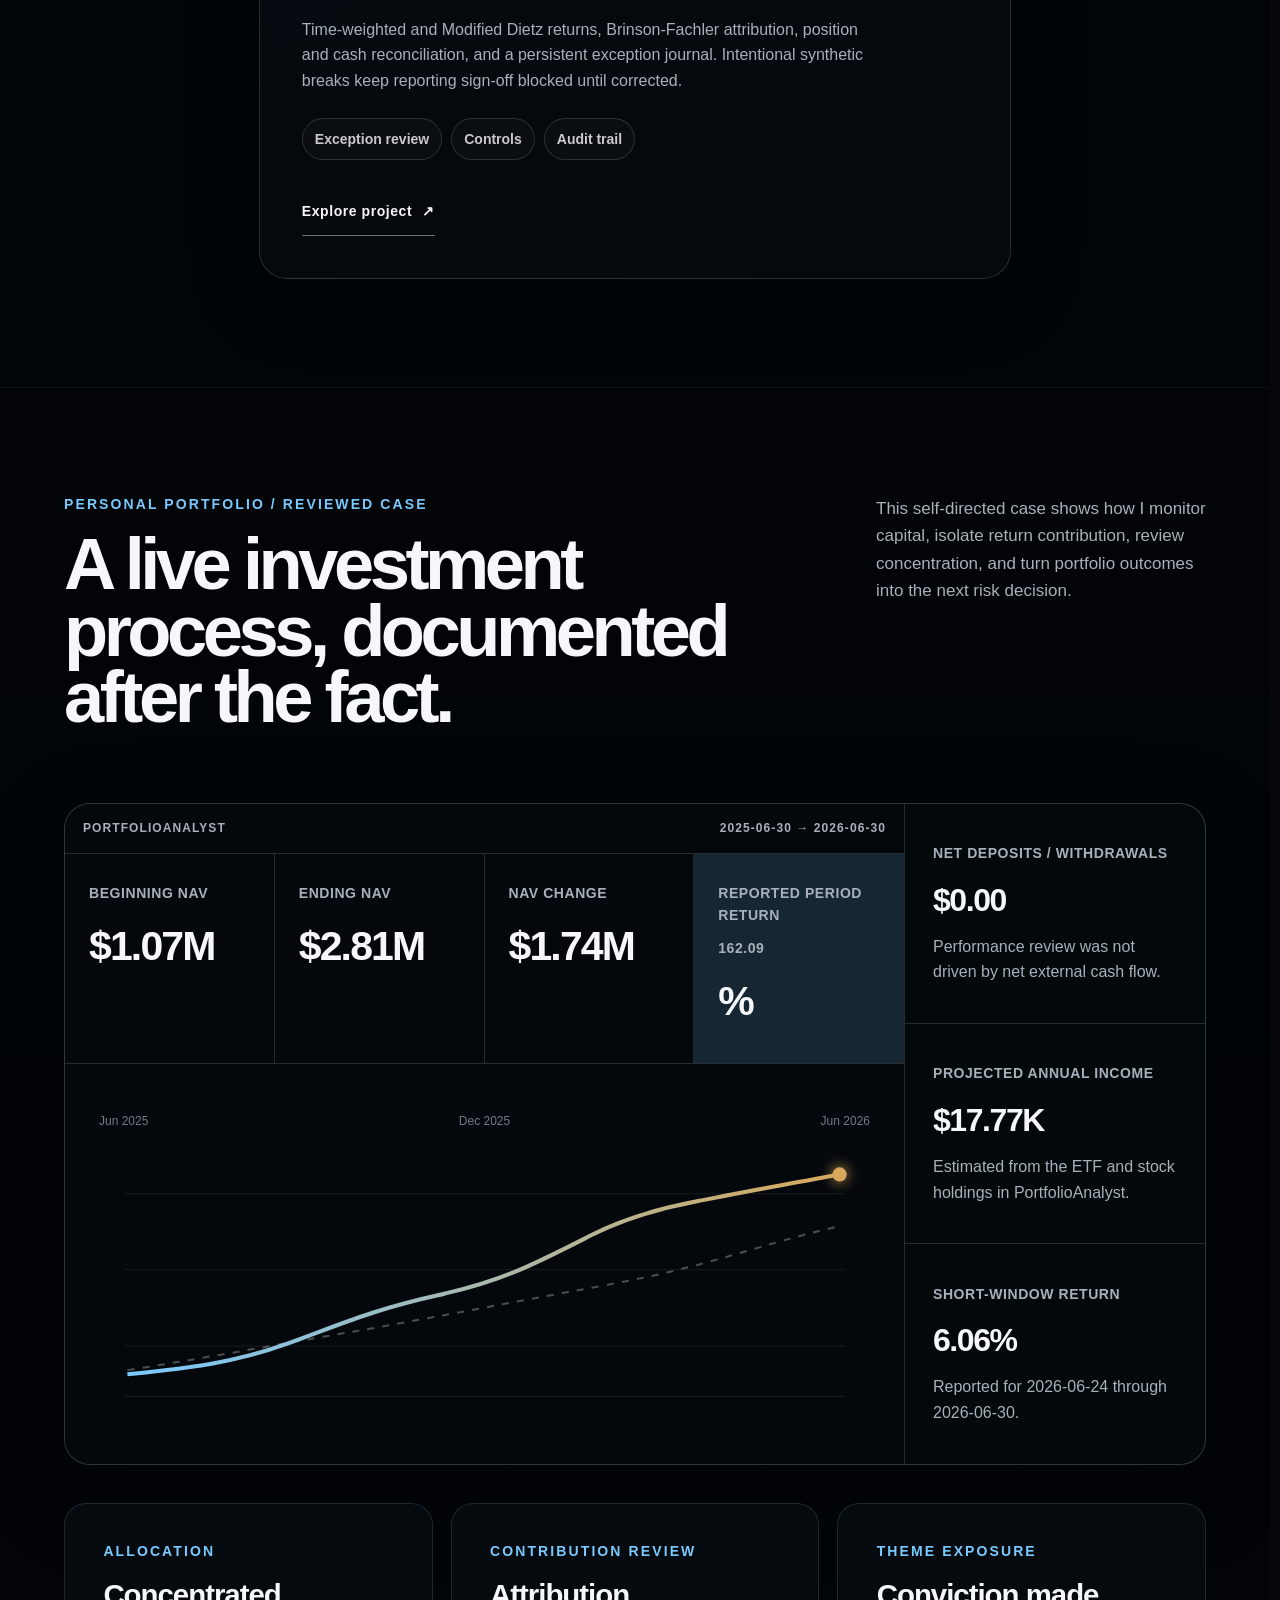
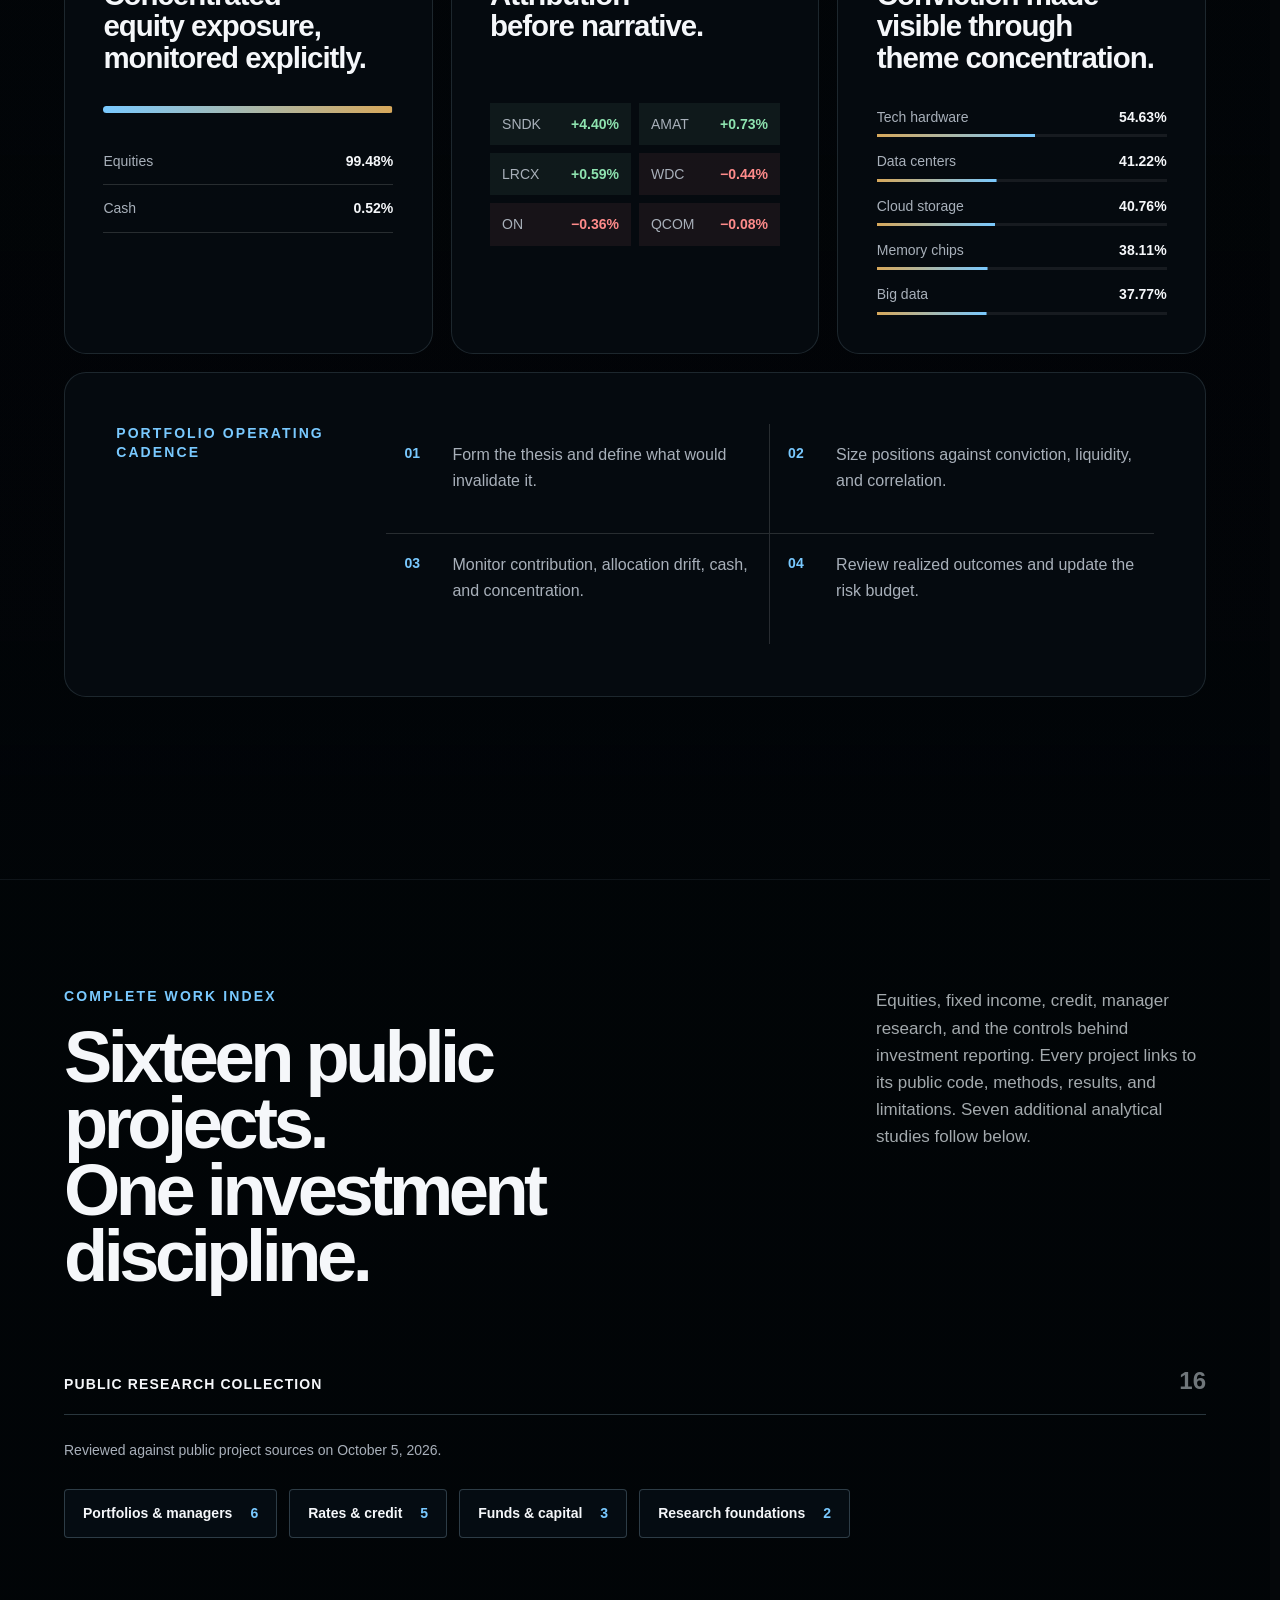
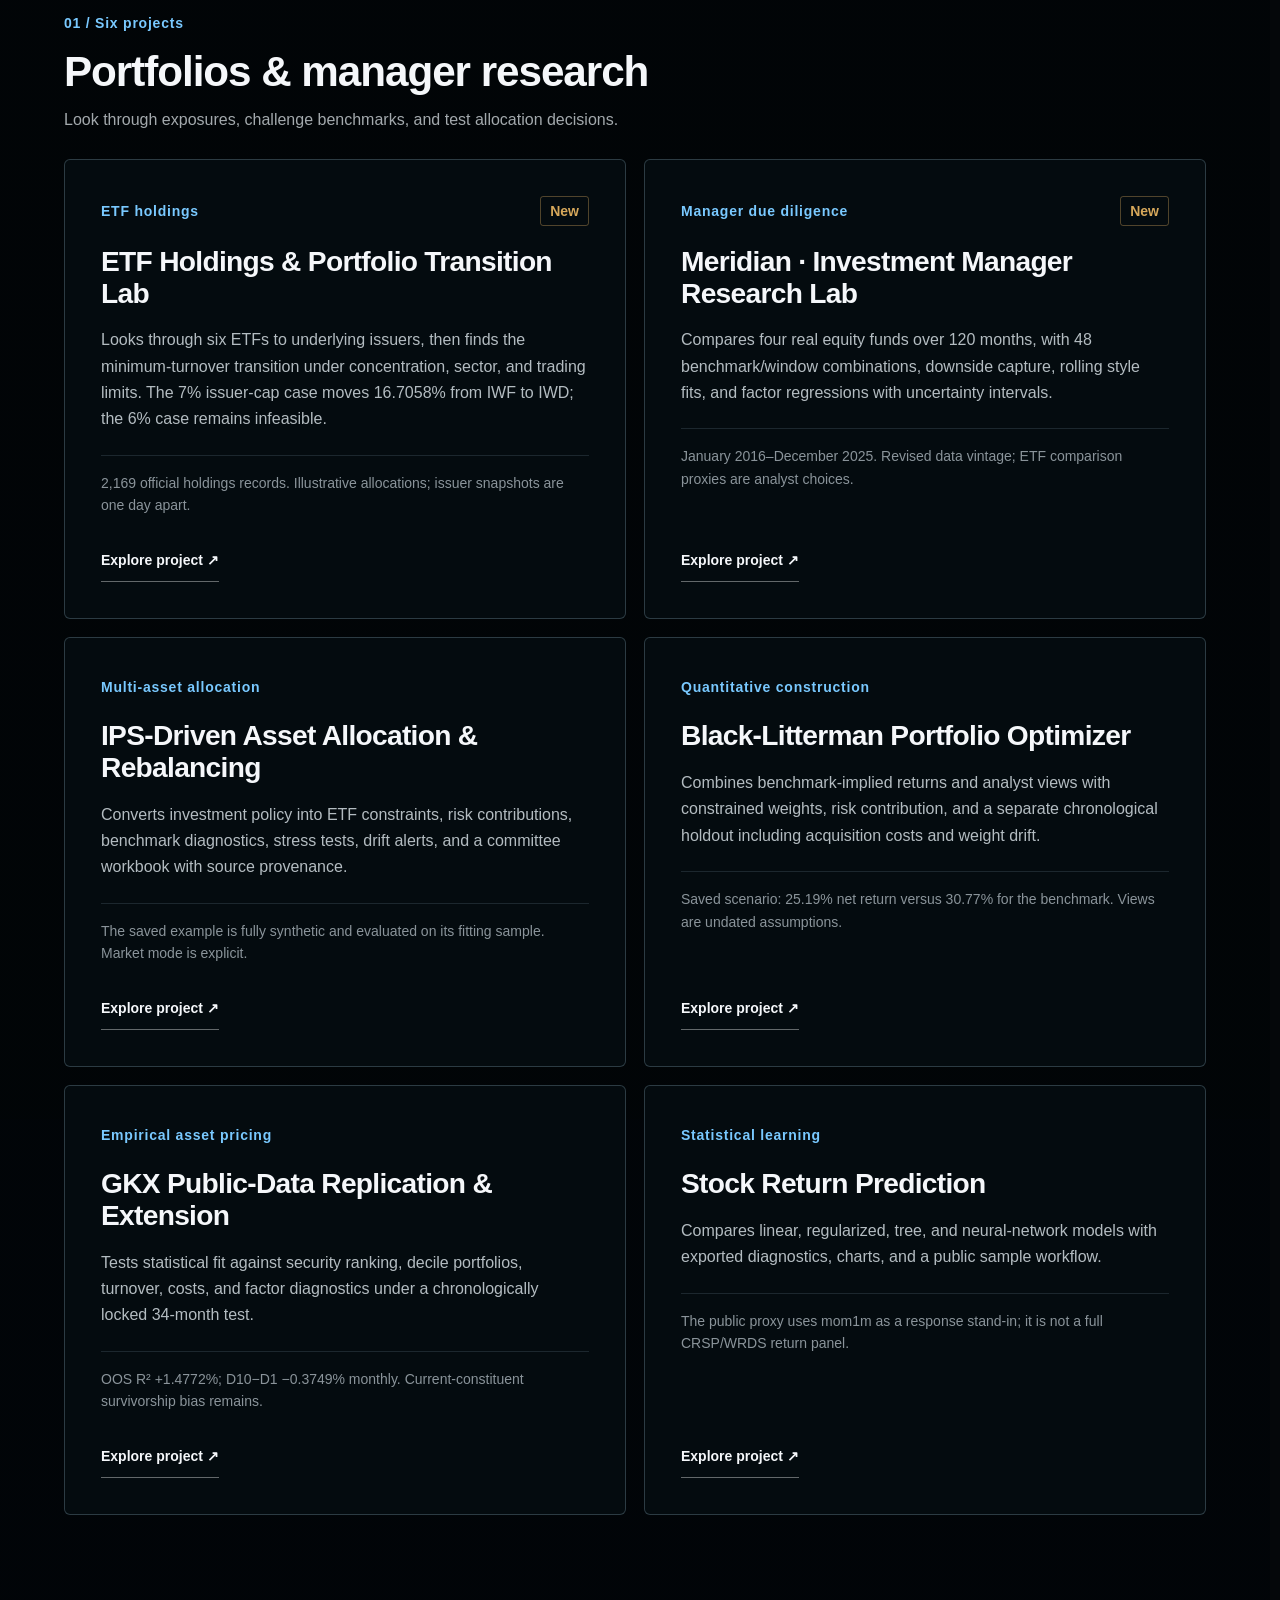
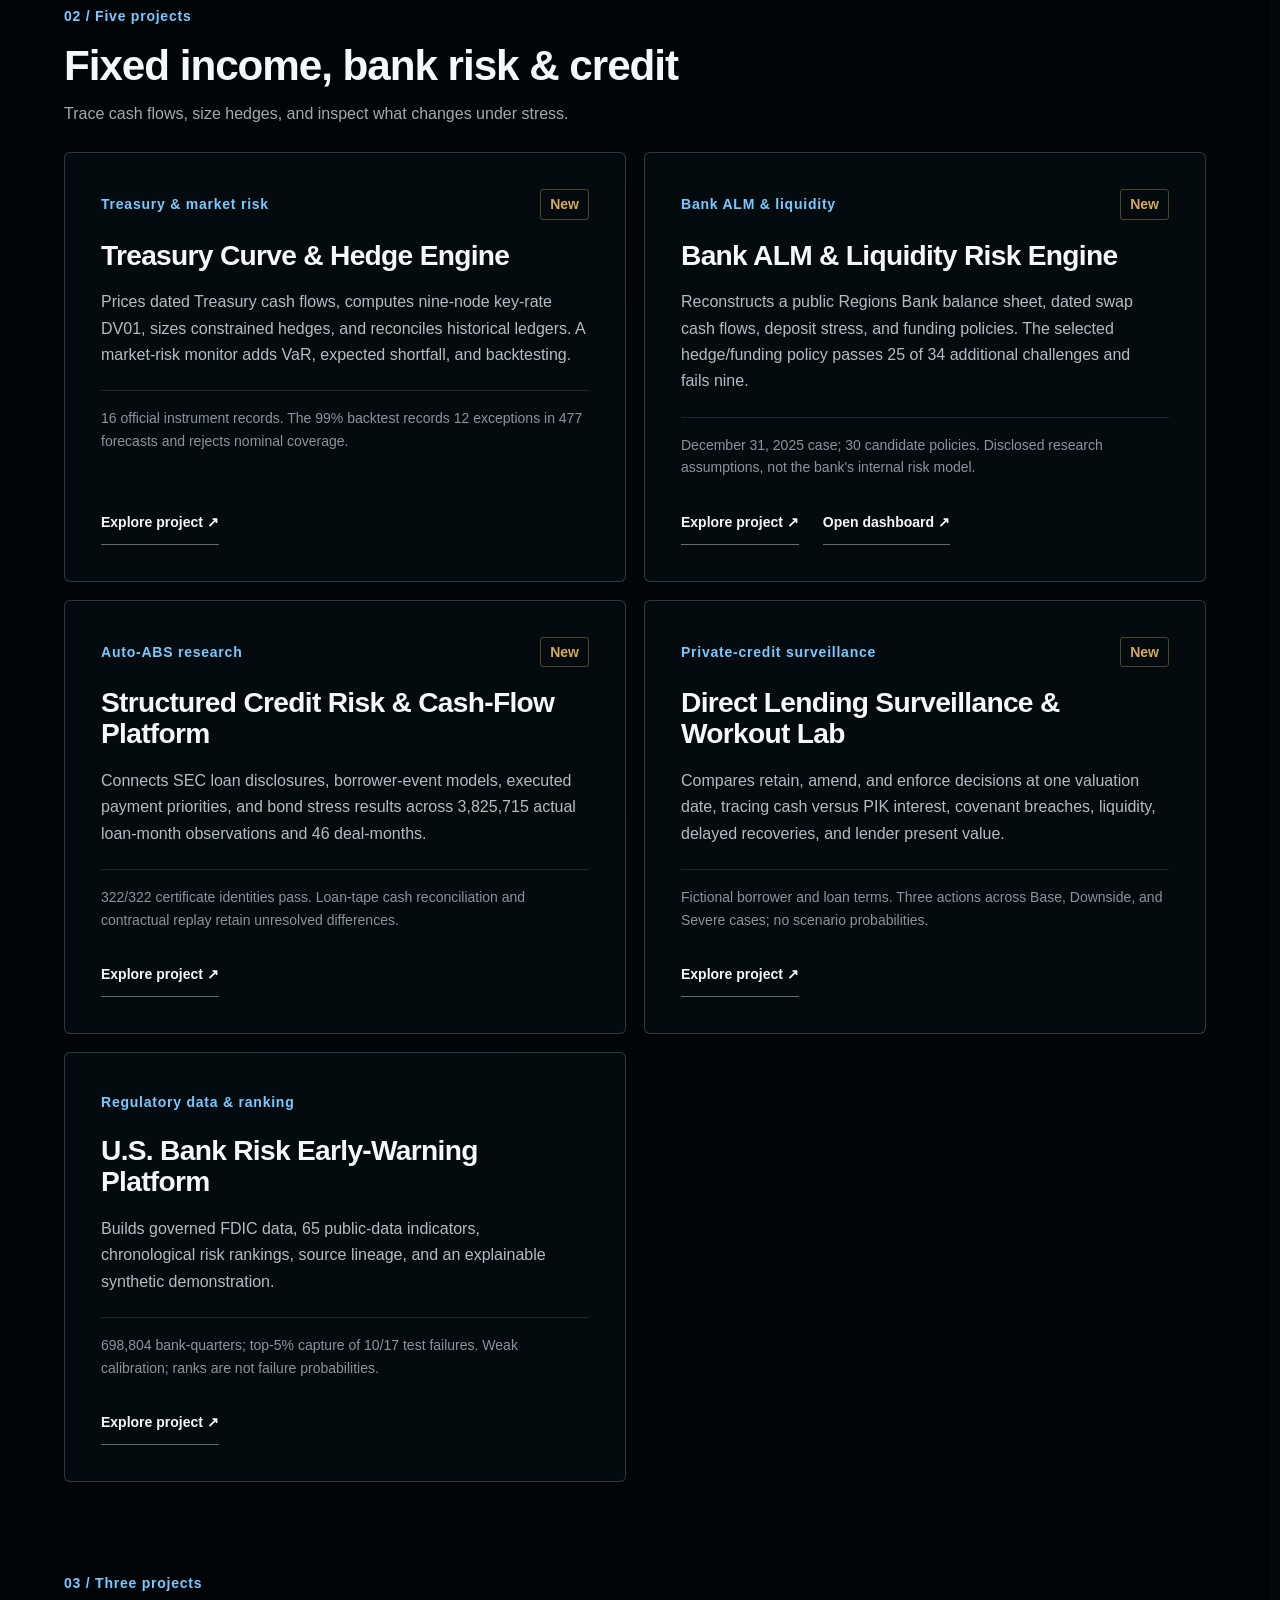
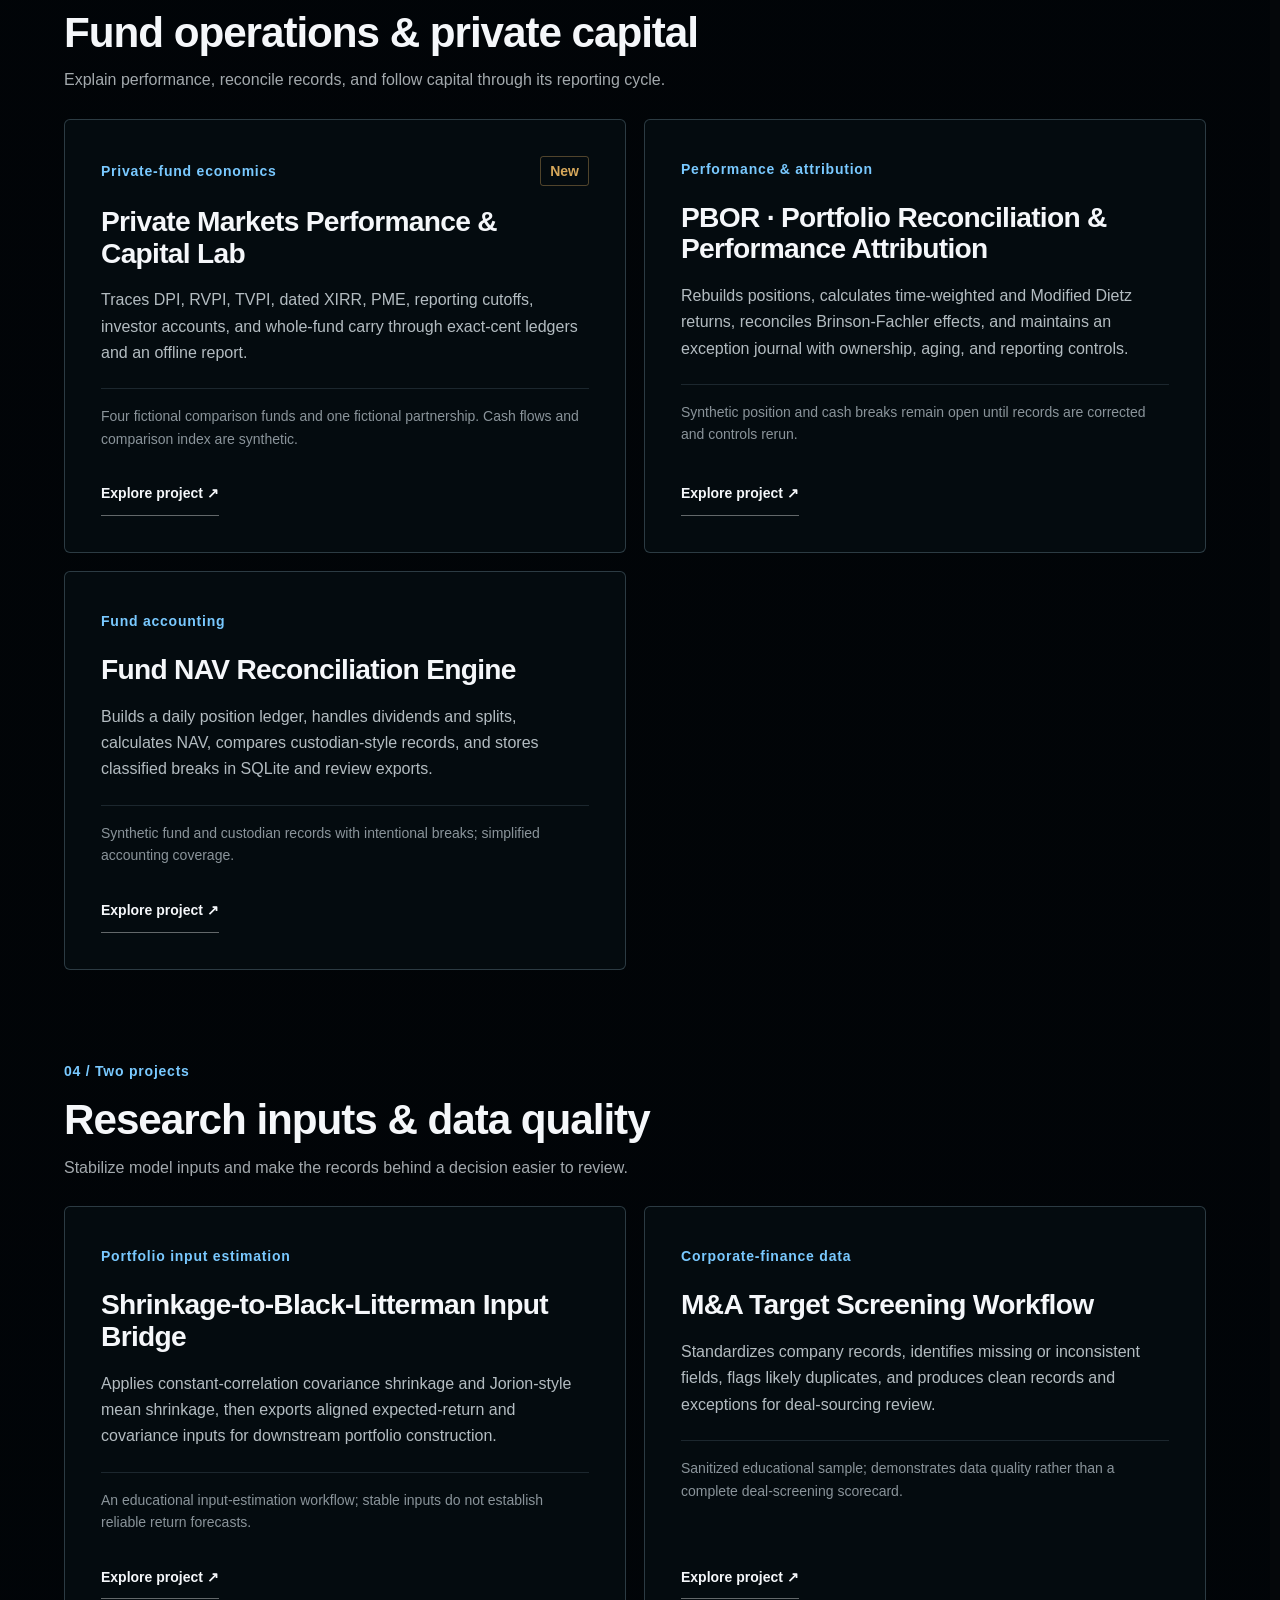
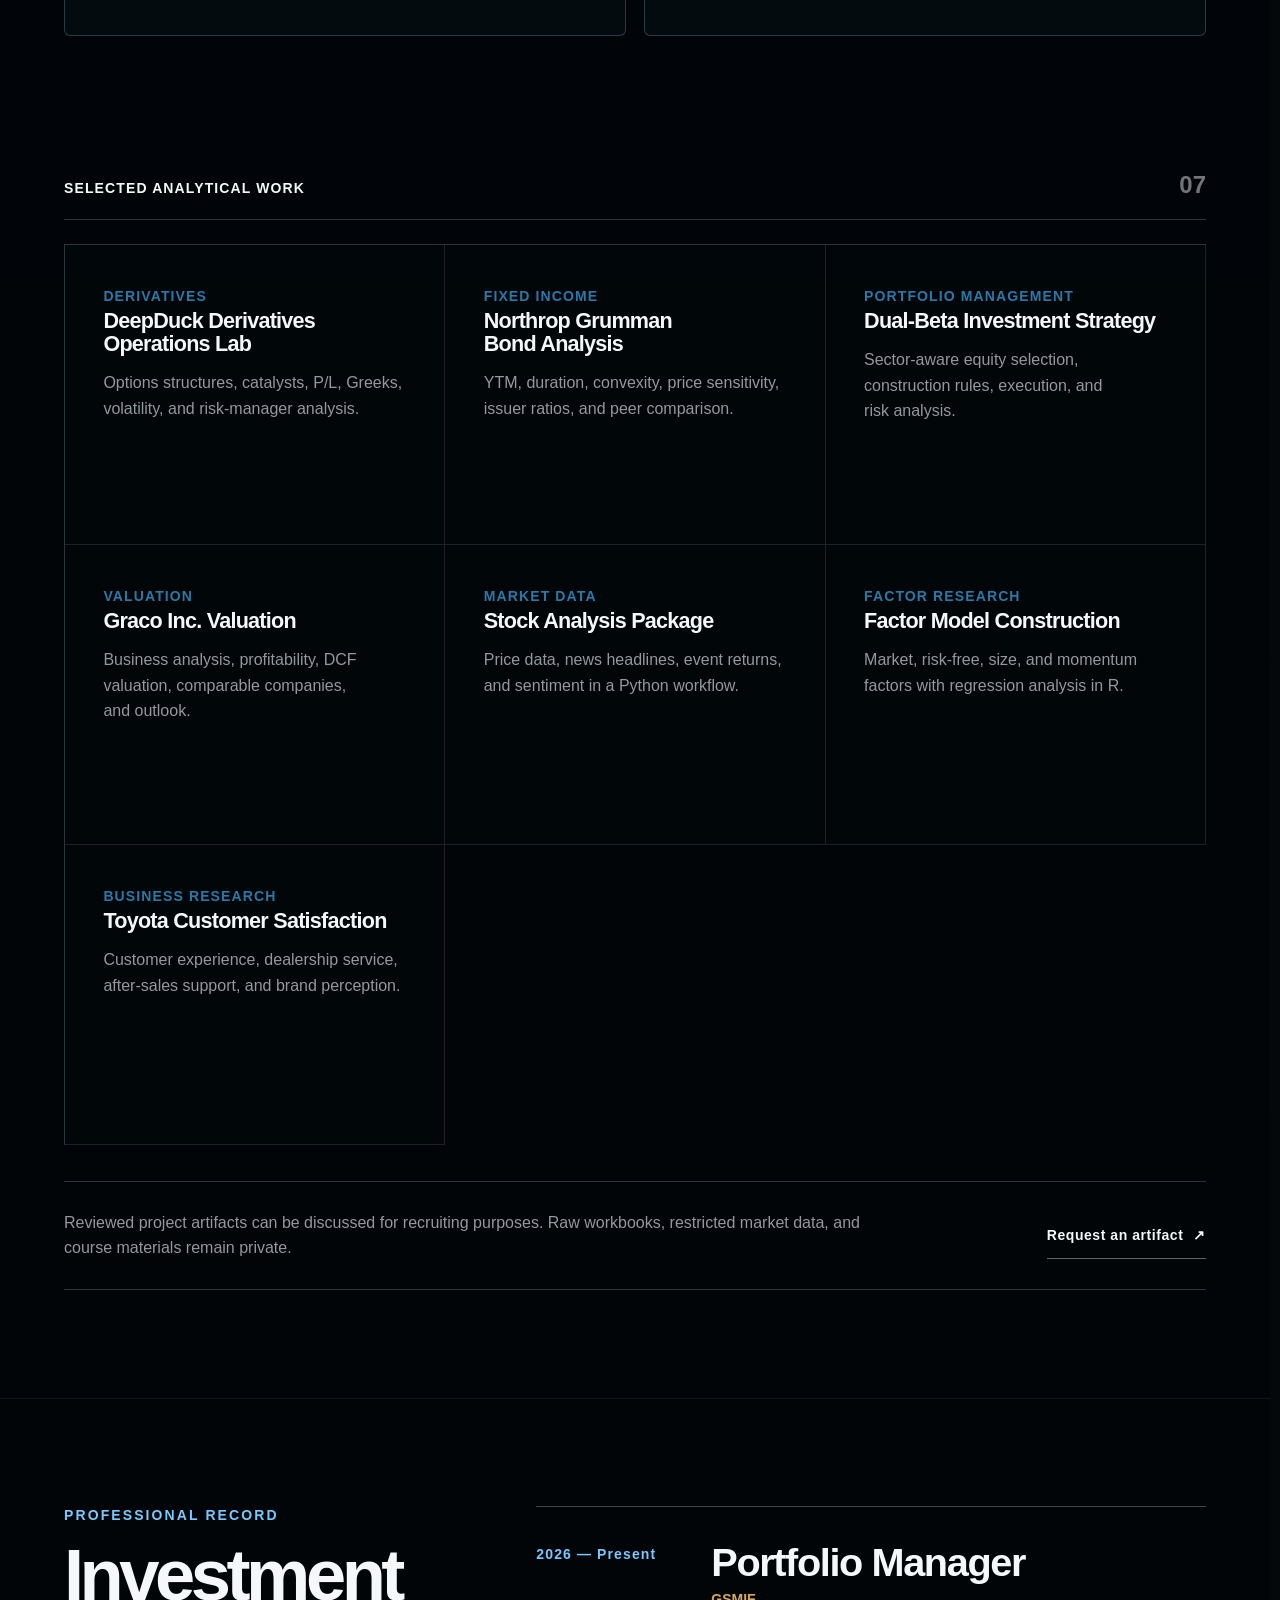
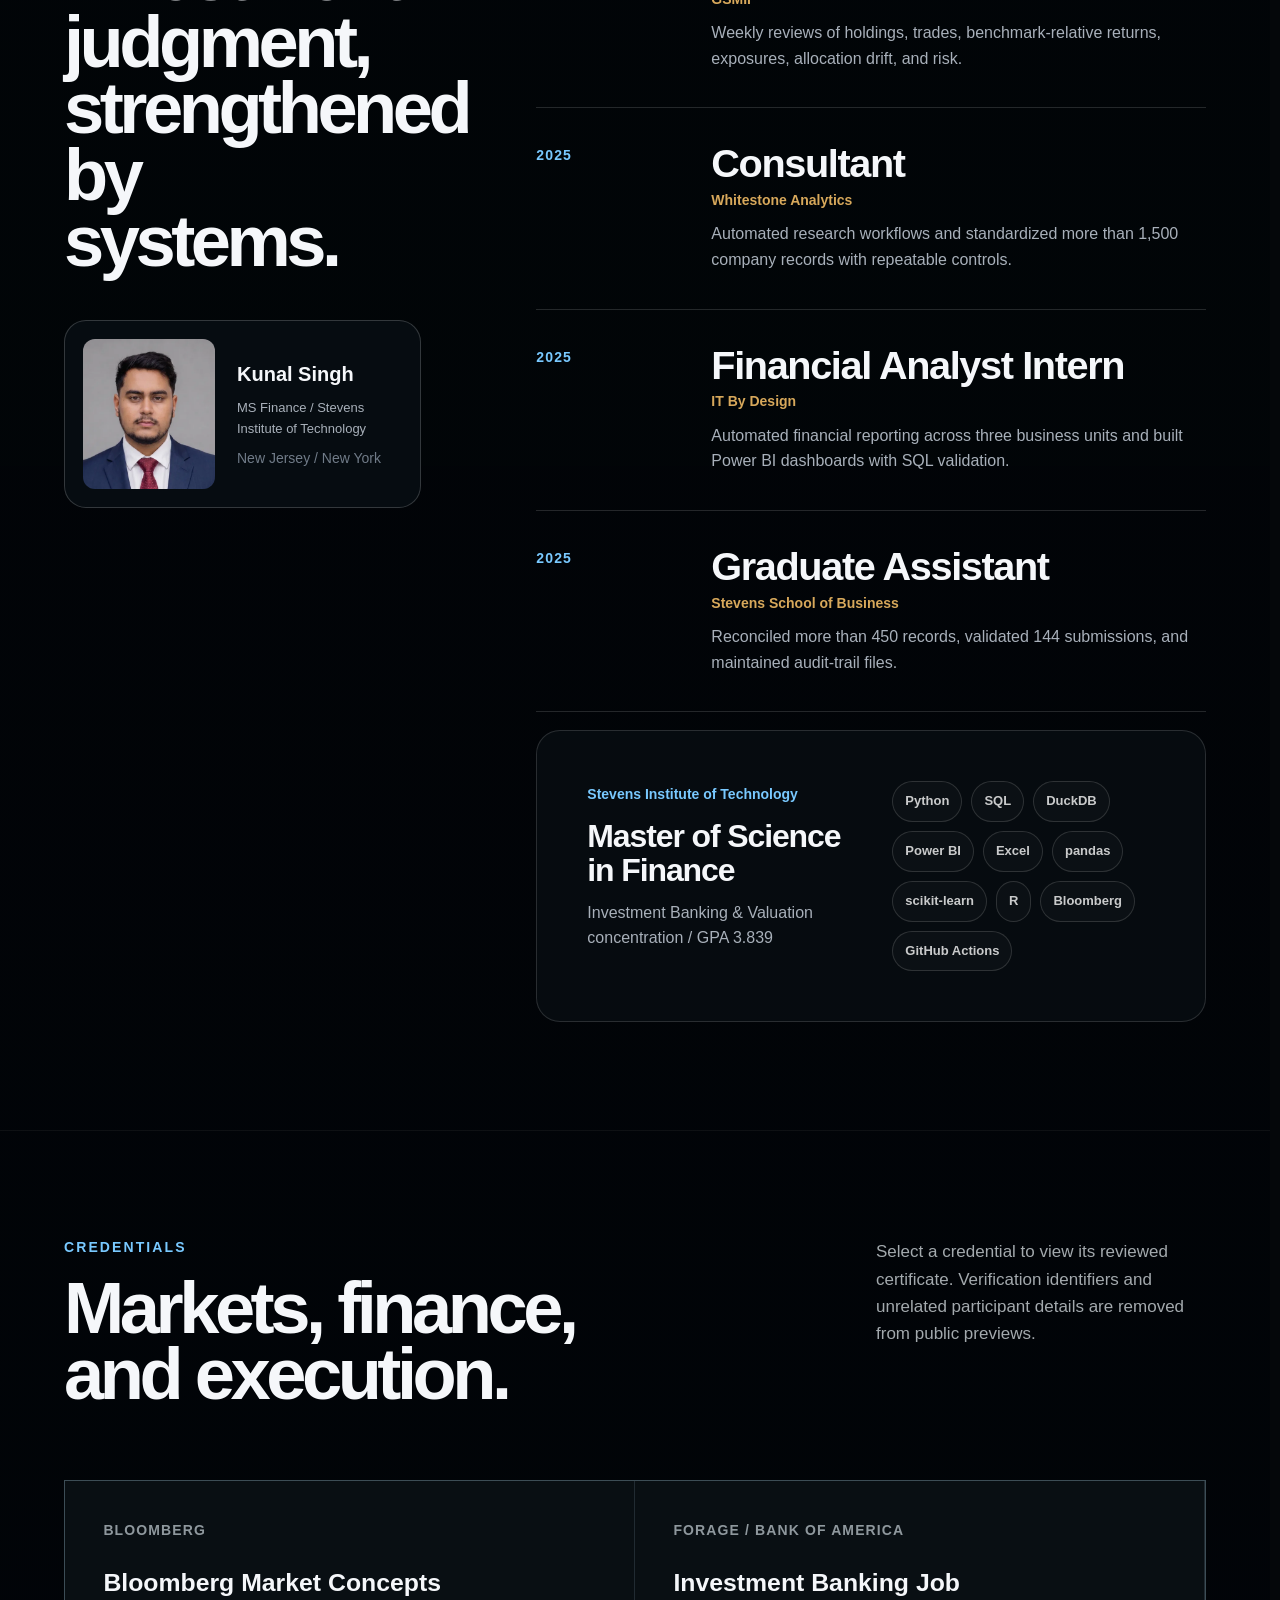
==== commit 97adb9cb: "Match website role titles to LinkedIn profile" ====
--- a/index.html
+++ b/index.html
@@ -43,7 +43,7 @@
         "name": "Kunal Singh",
         "url": "https://kunalsingh-finance.github.io/kunal-singh-finance-site/",
         "image": "https://kunalsingh-finance.github.io/kunal-singh-finance-site/assets/kunal-singh-headshot-2026.png",
-        "jobTitle": "Student Portfolio Manager",
+        "jobTitle": "Portfolio Manager",
         "email": "mailto:ks0000477@gmail.com",
         "alumniOf": {
           "@type": "CollegeOrUniversity",
@@ -836,13 +836,13 @@
             <div class="timeline" data-reveal>
               <article>
                 <span>2026 — Present</span>
-                <h3>Student Portfolio Manager</h3>
+                <h3>Portfolio Manager</h3>
                 <p>GSMIF</p>
                 <small>Weekly reviews of holdings, trades, benchmark-relative returns, exposures, allocation drift, and risk.</small>
               </article>
               <article>
                 <span>2025</span>
-                <h3>Financial Data Analyst</h3>
+                <h3>Consultant</h3>
                 <p>Whitestone Analytics</p>
                 <small>Automated research workflows and standardized more than 1,500 company records with repeatable controls.</small>
               </article>
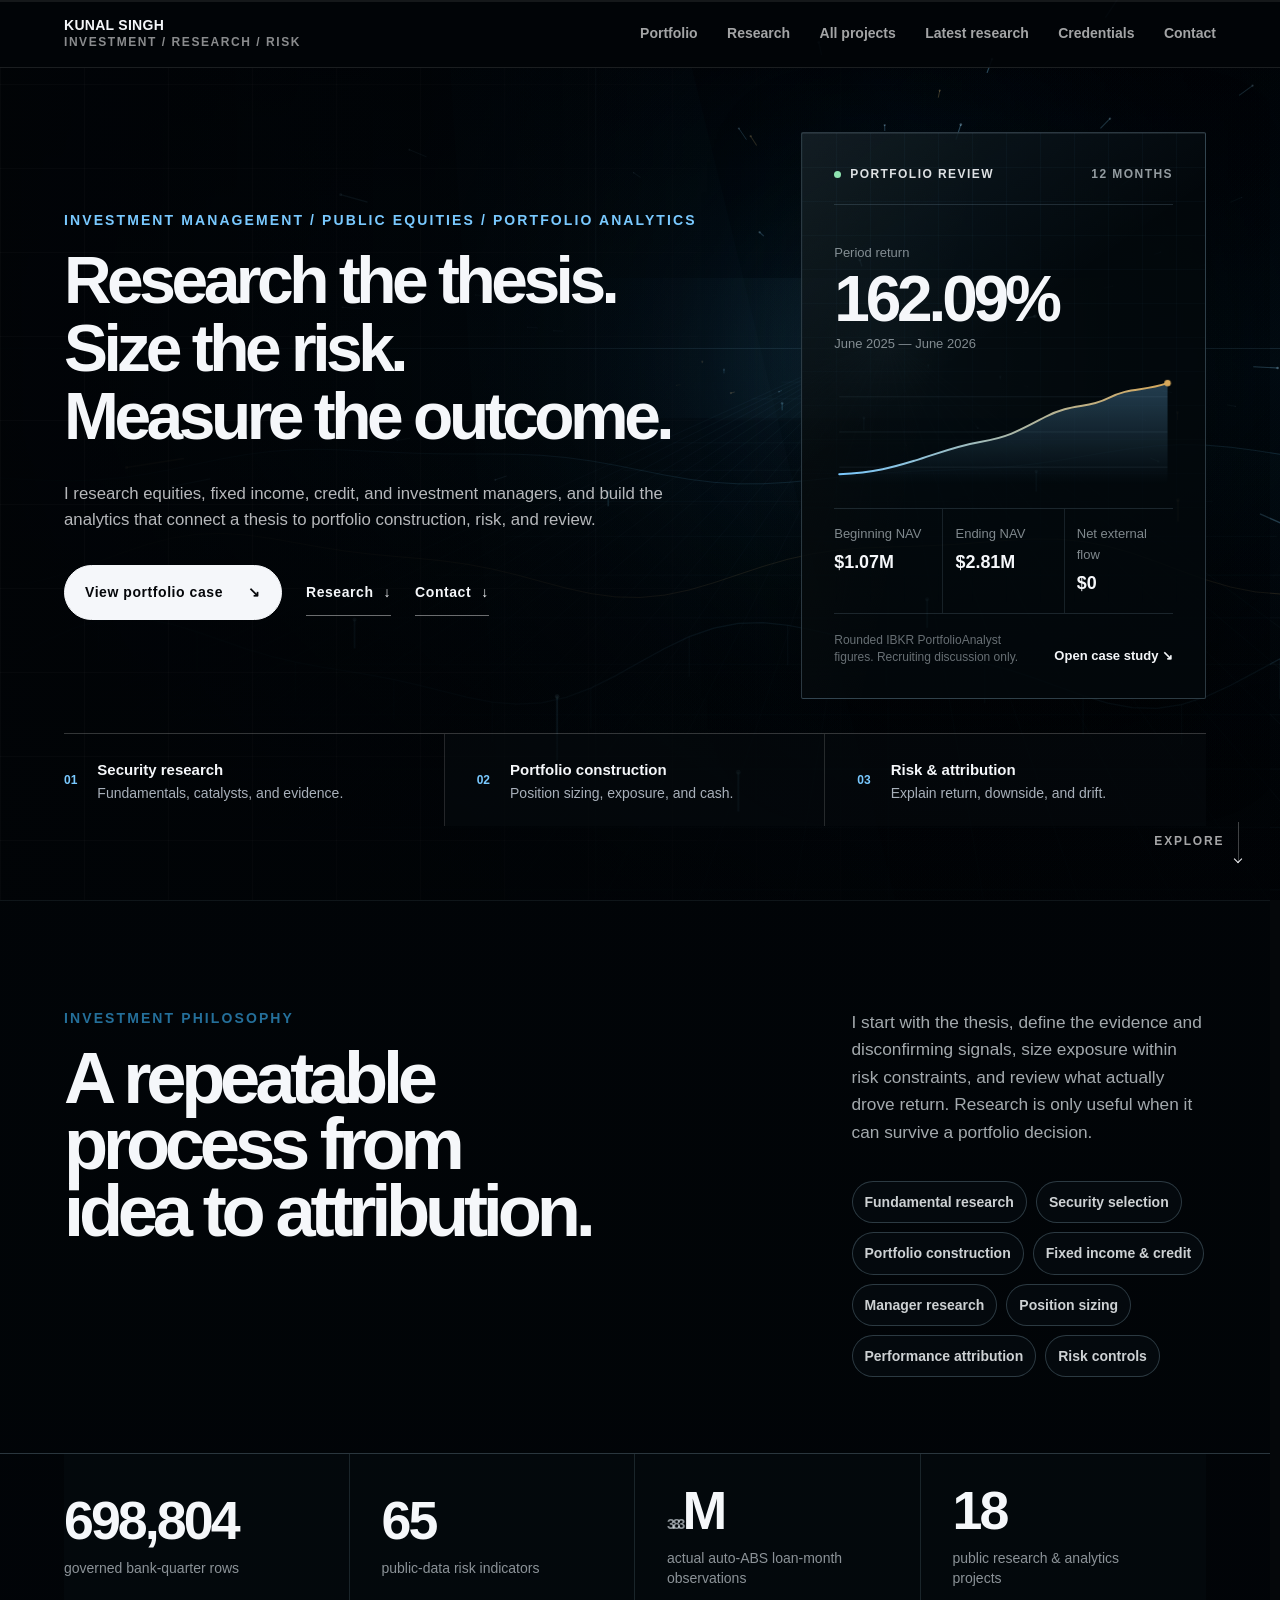
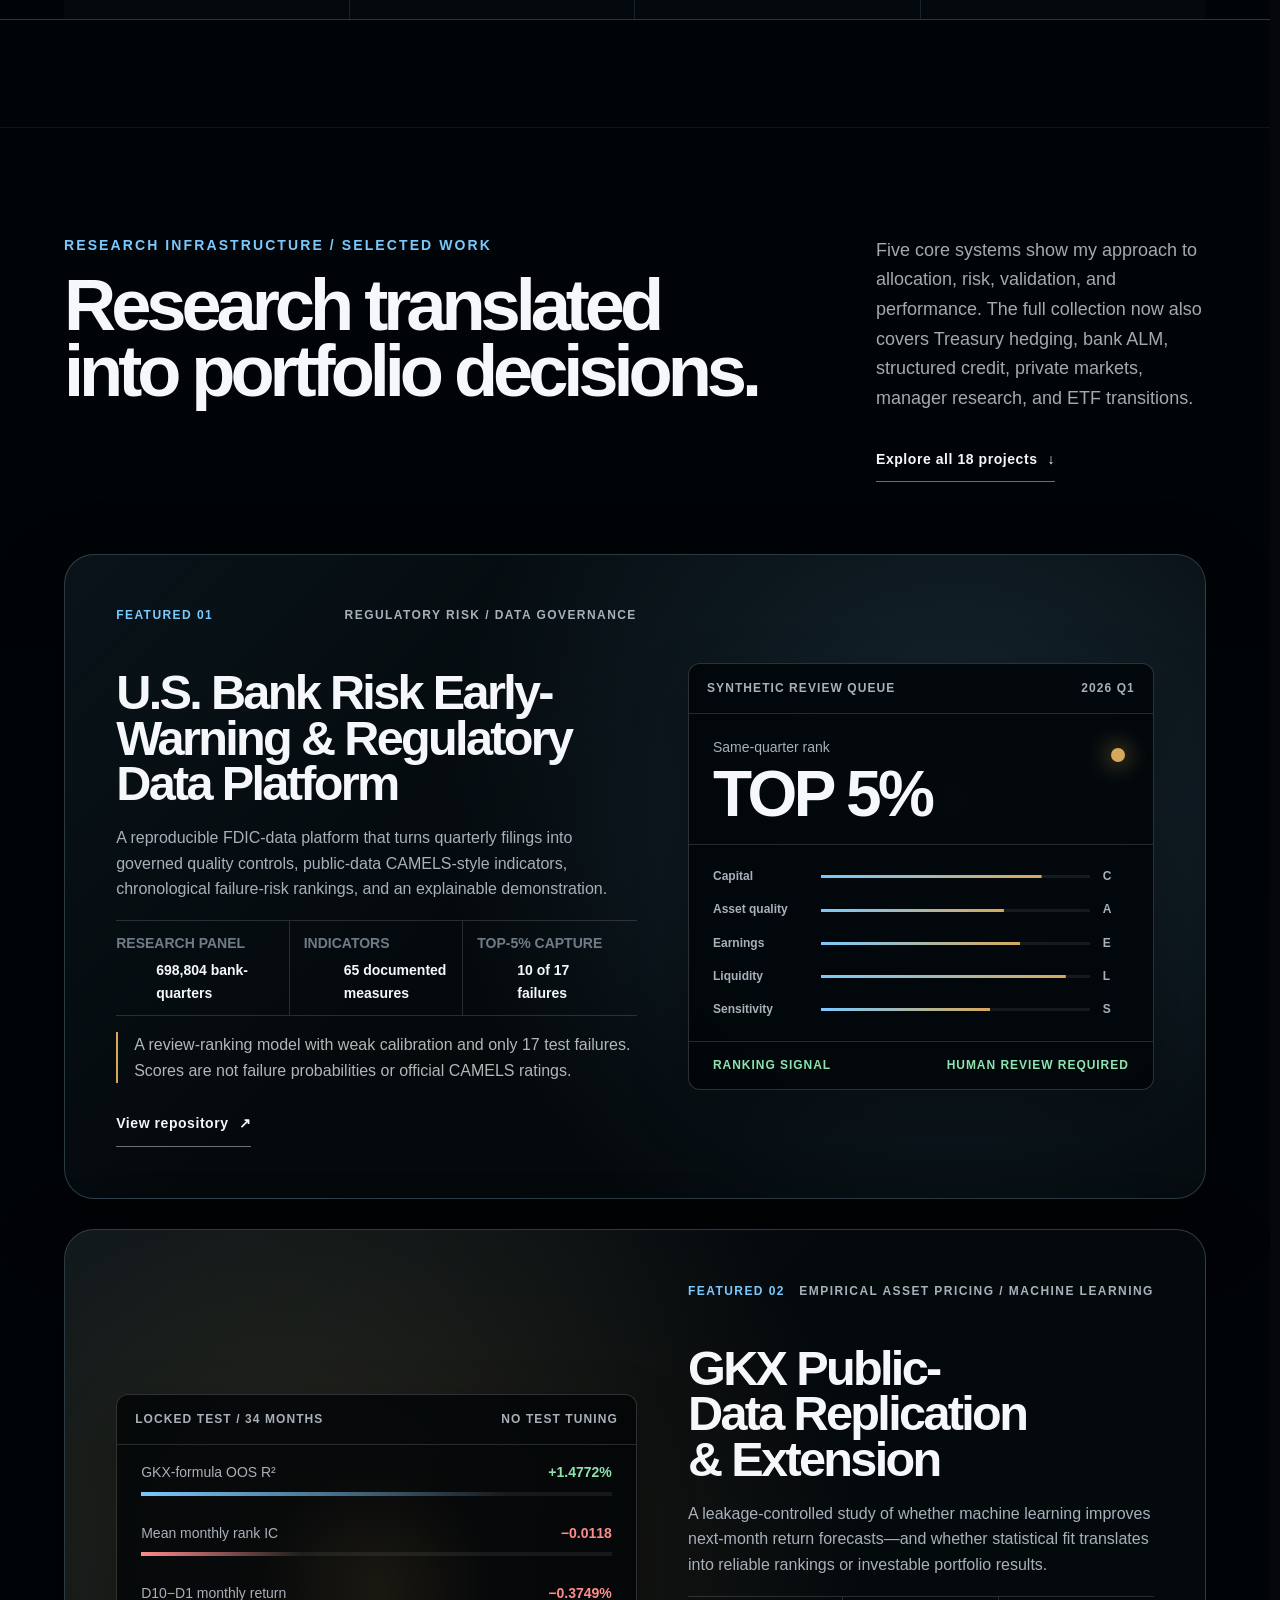
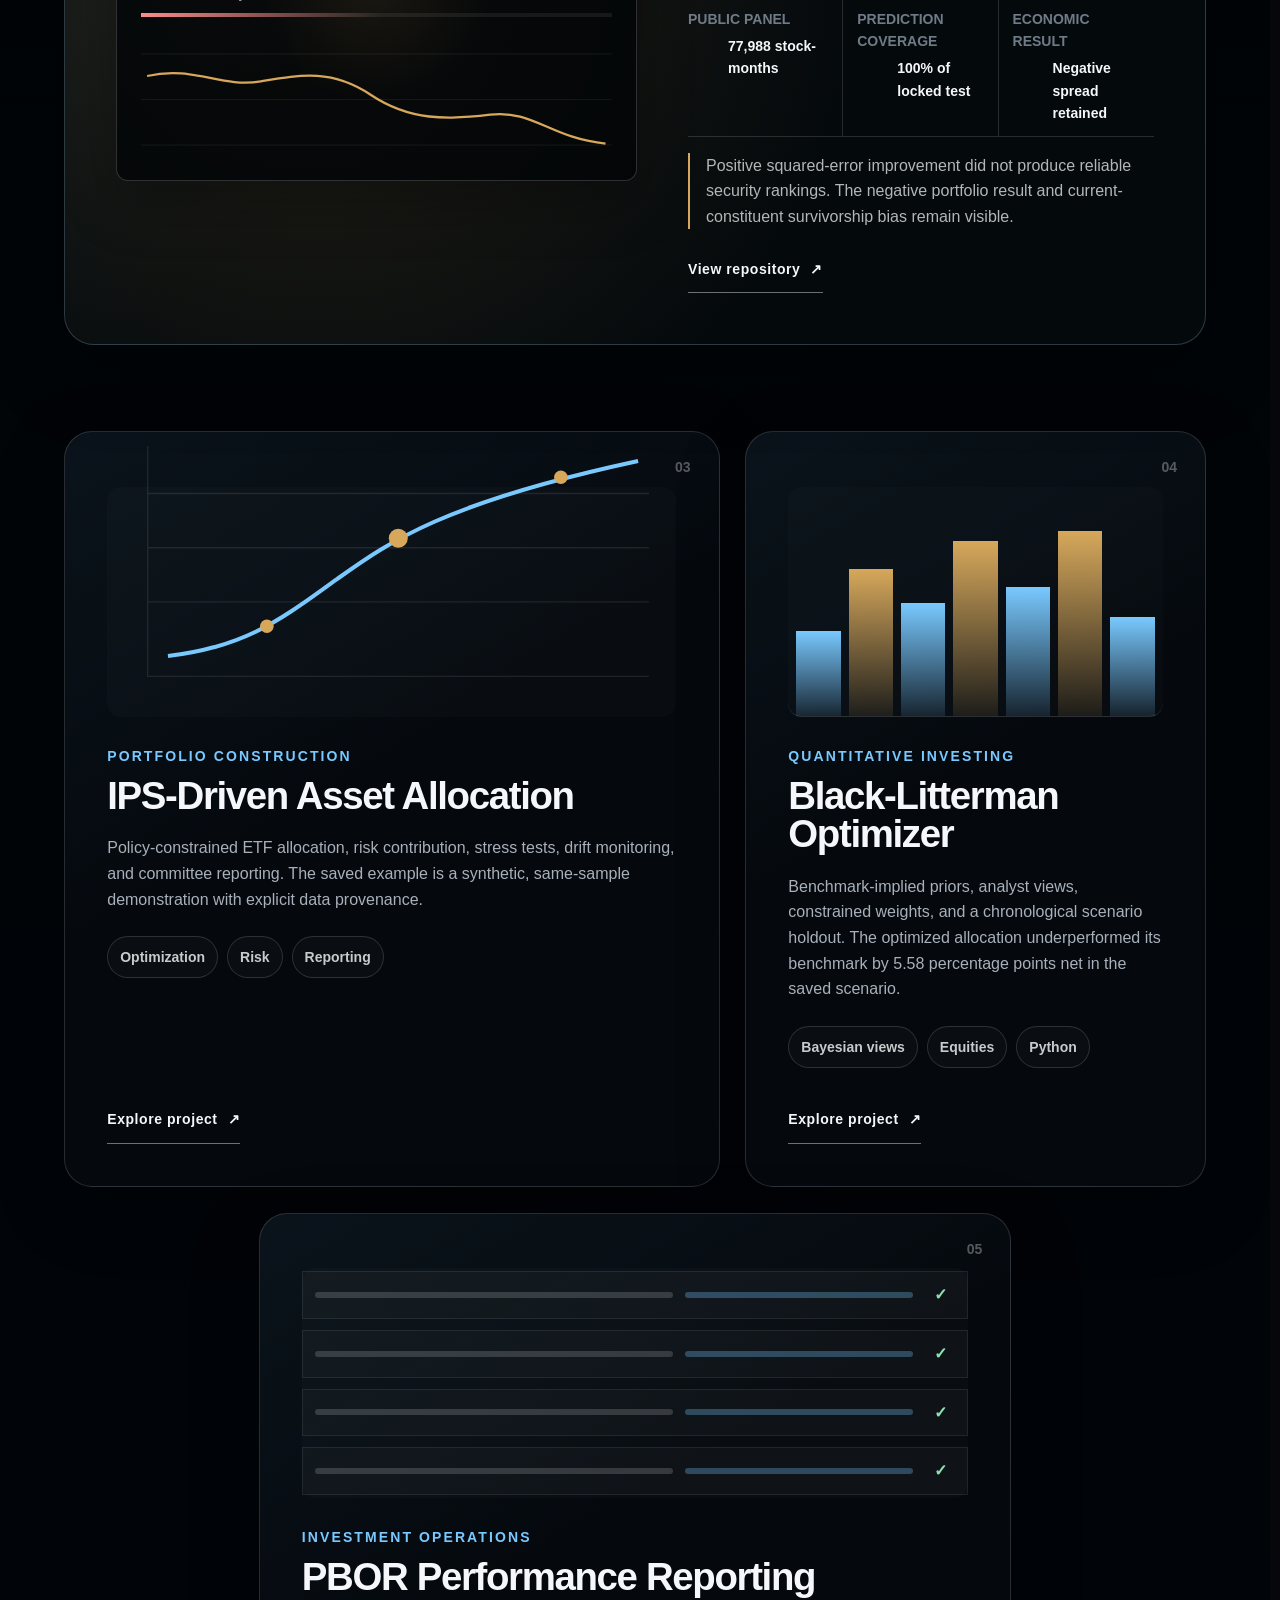
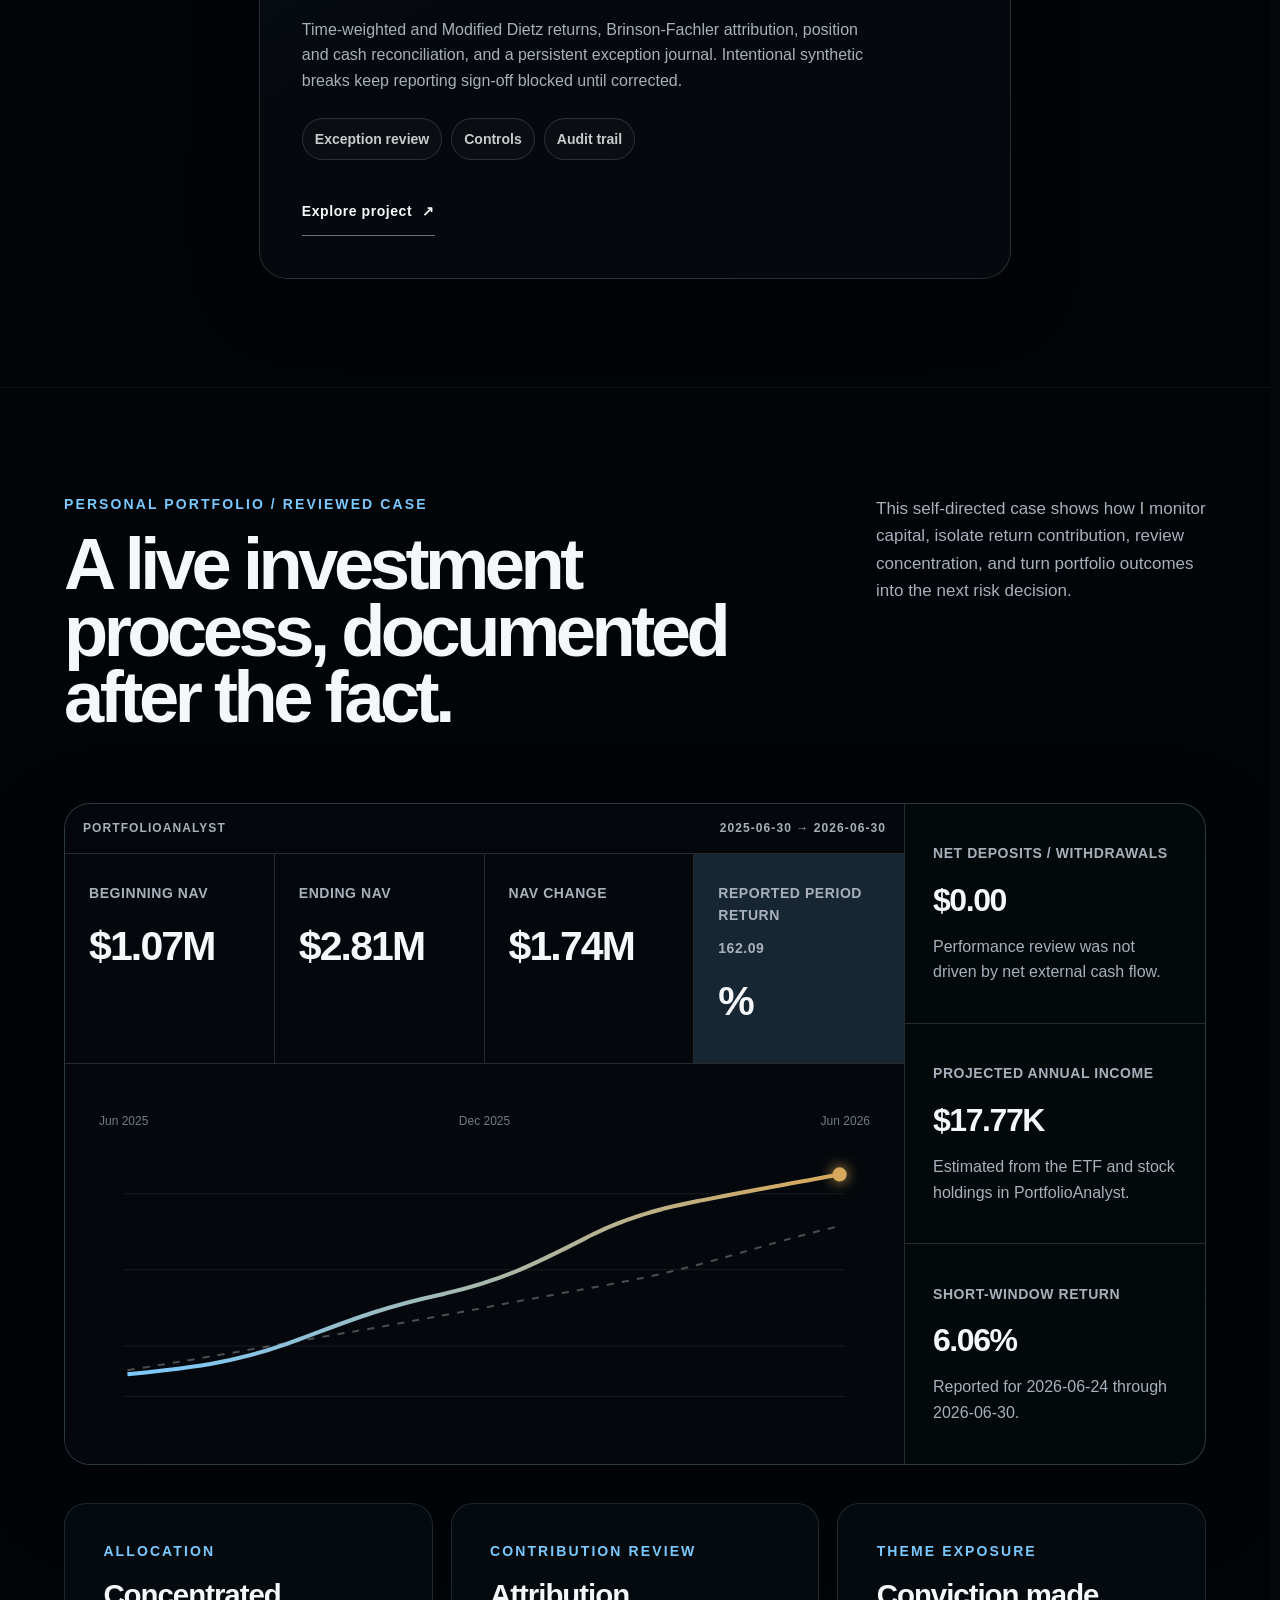
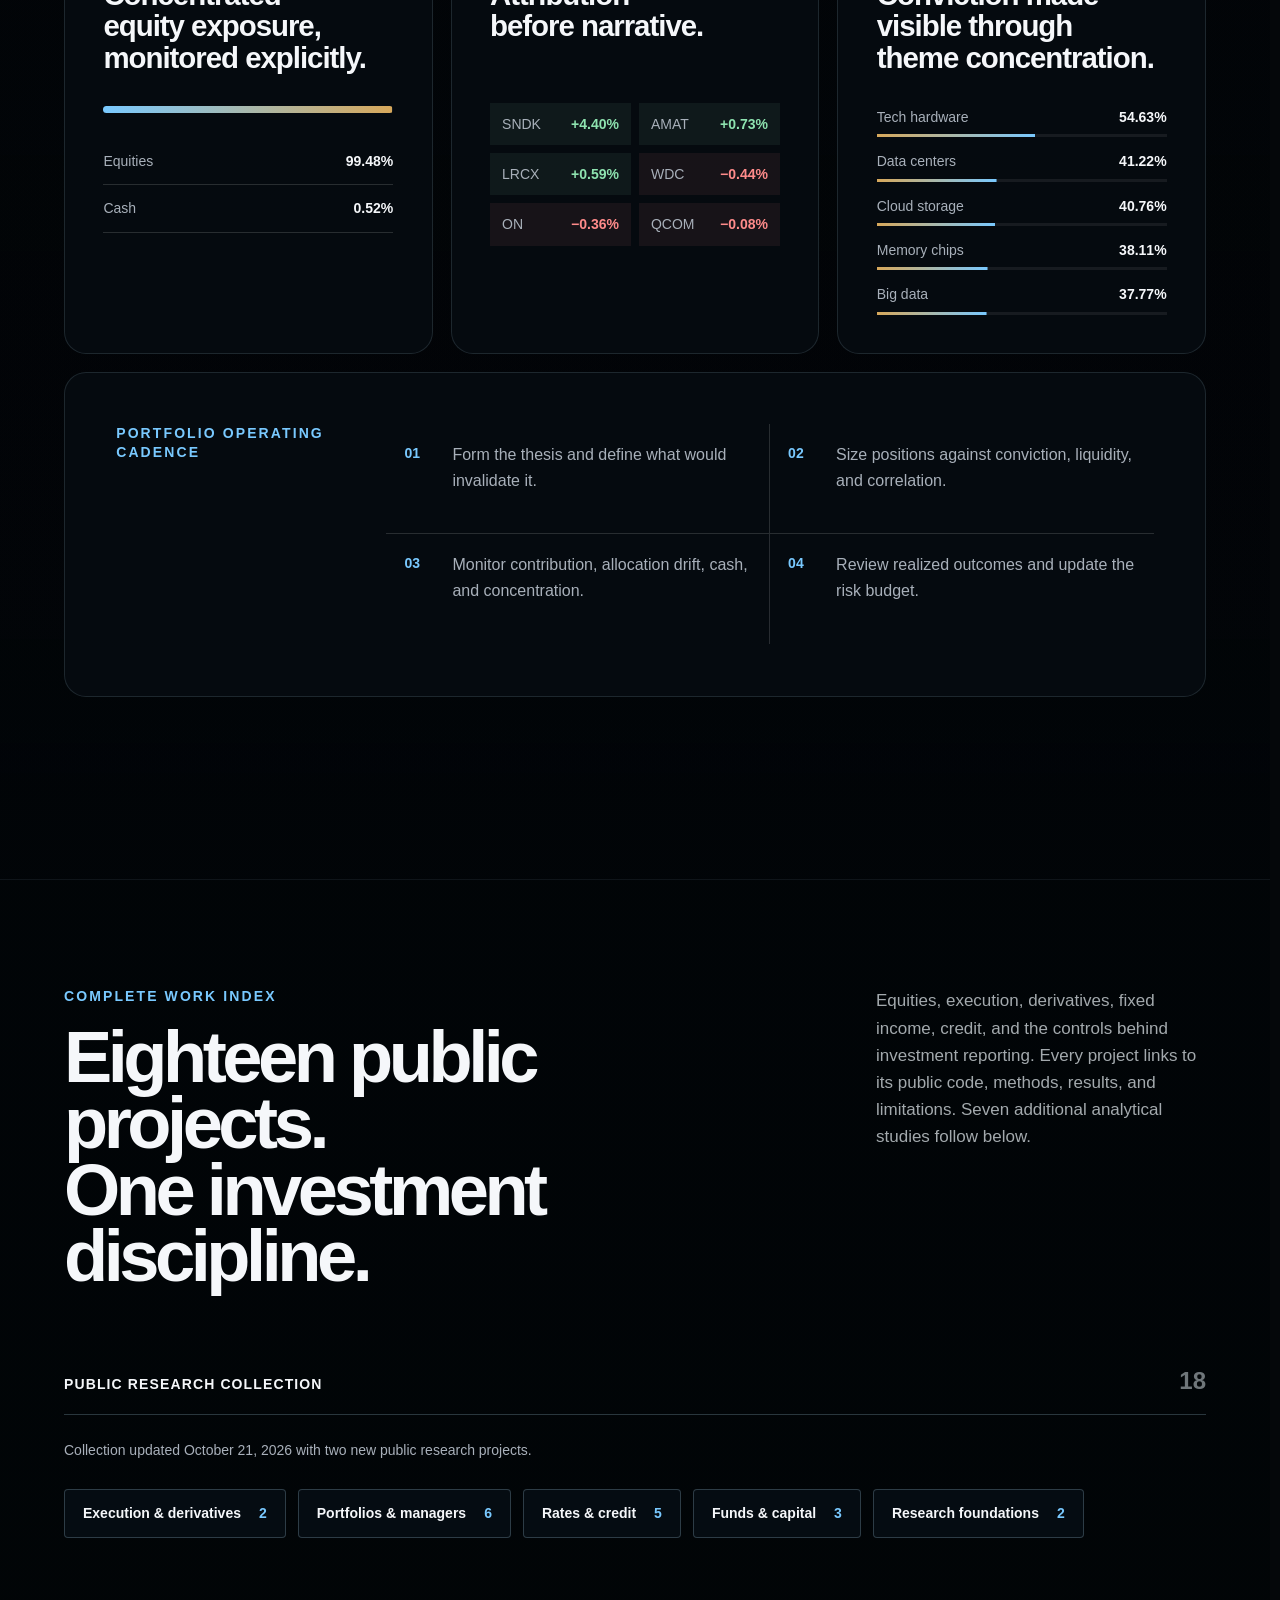
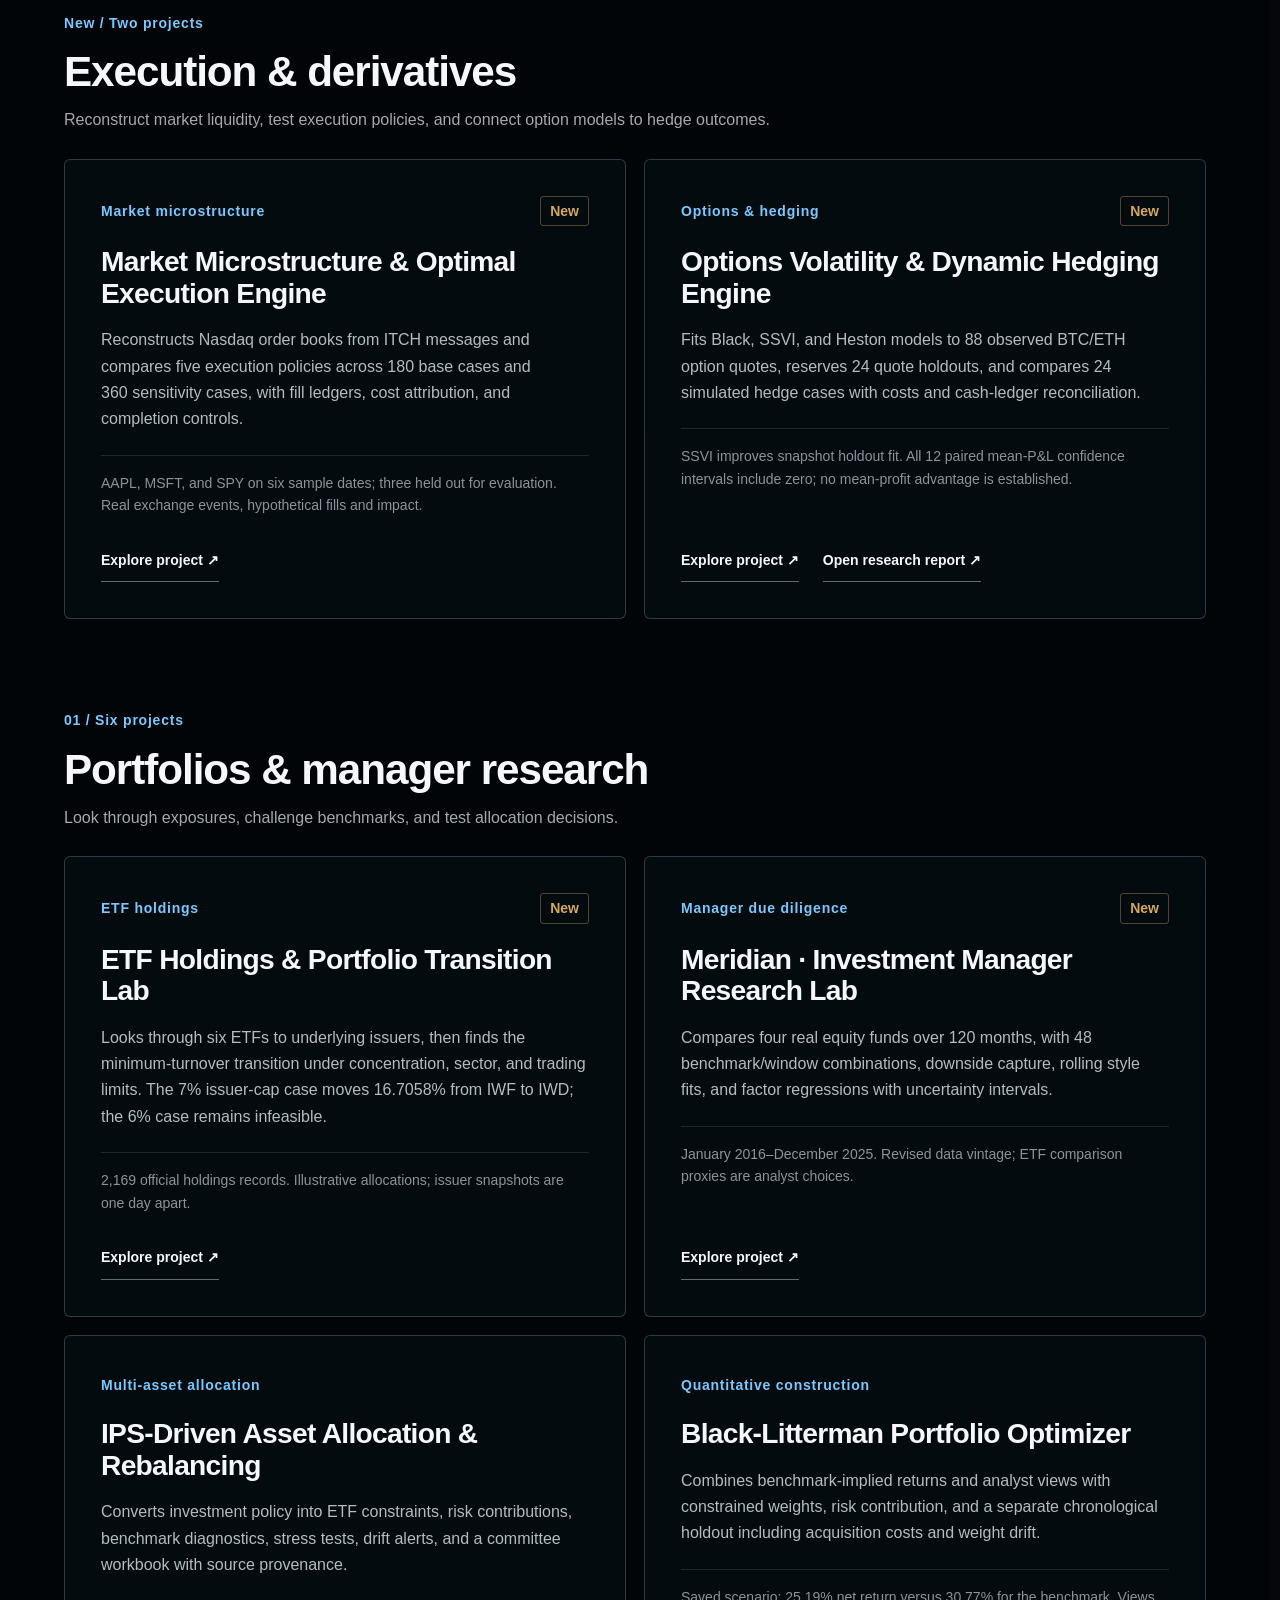
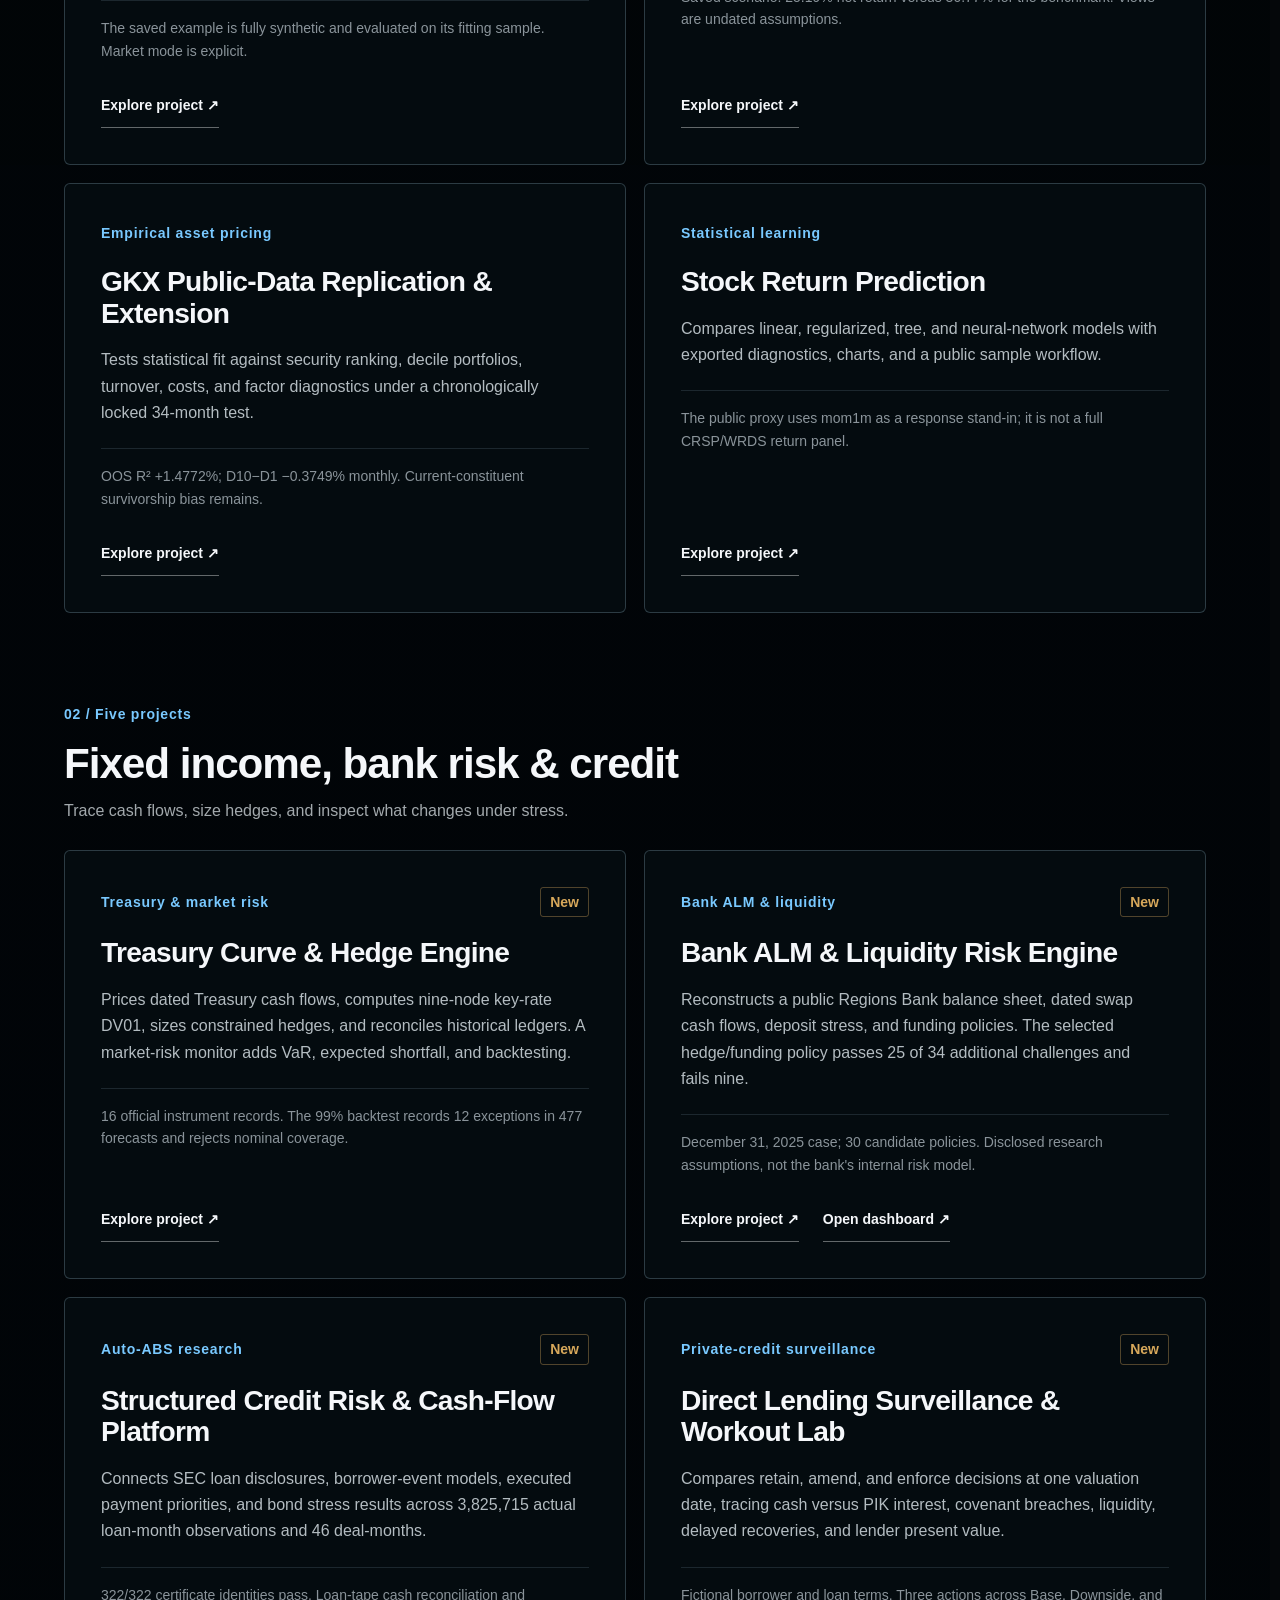
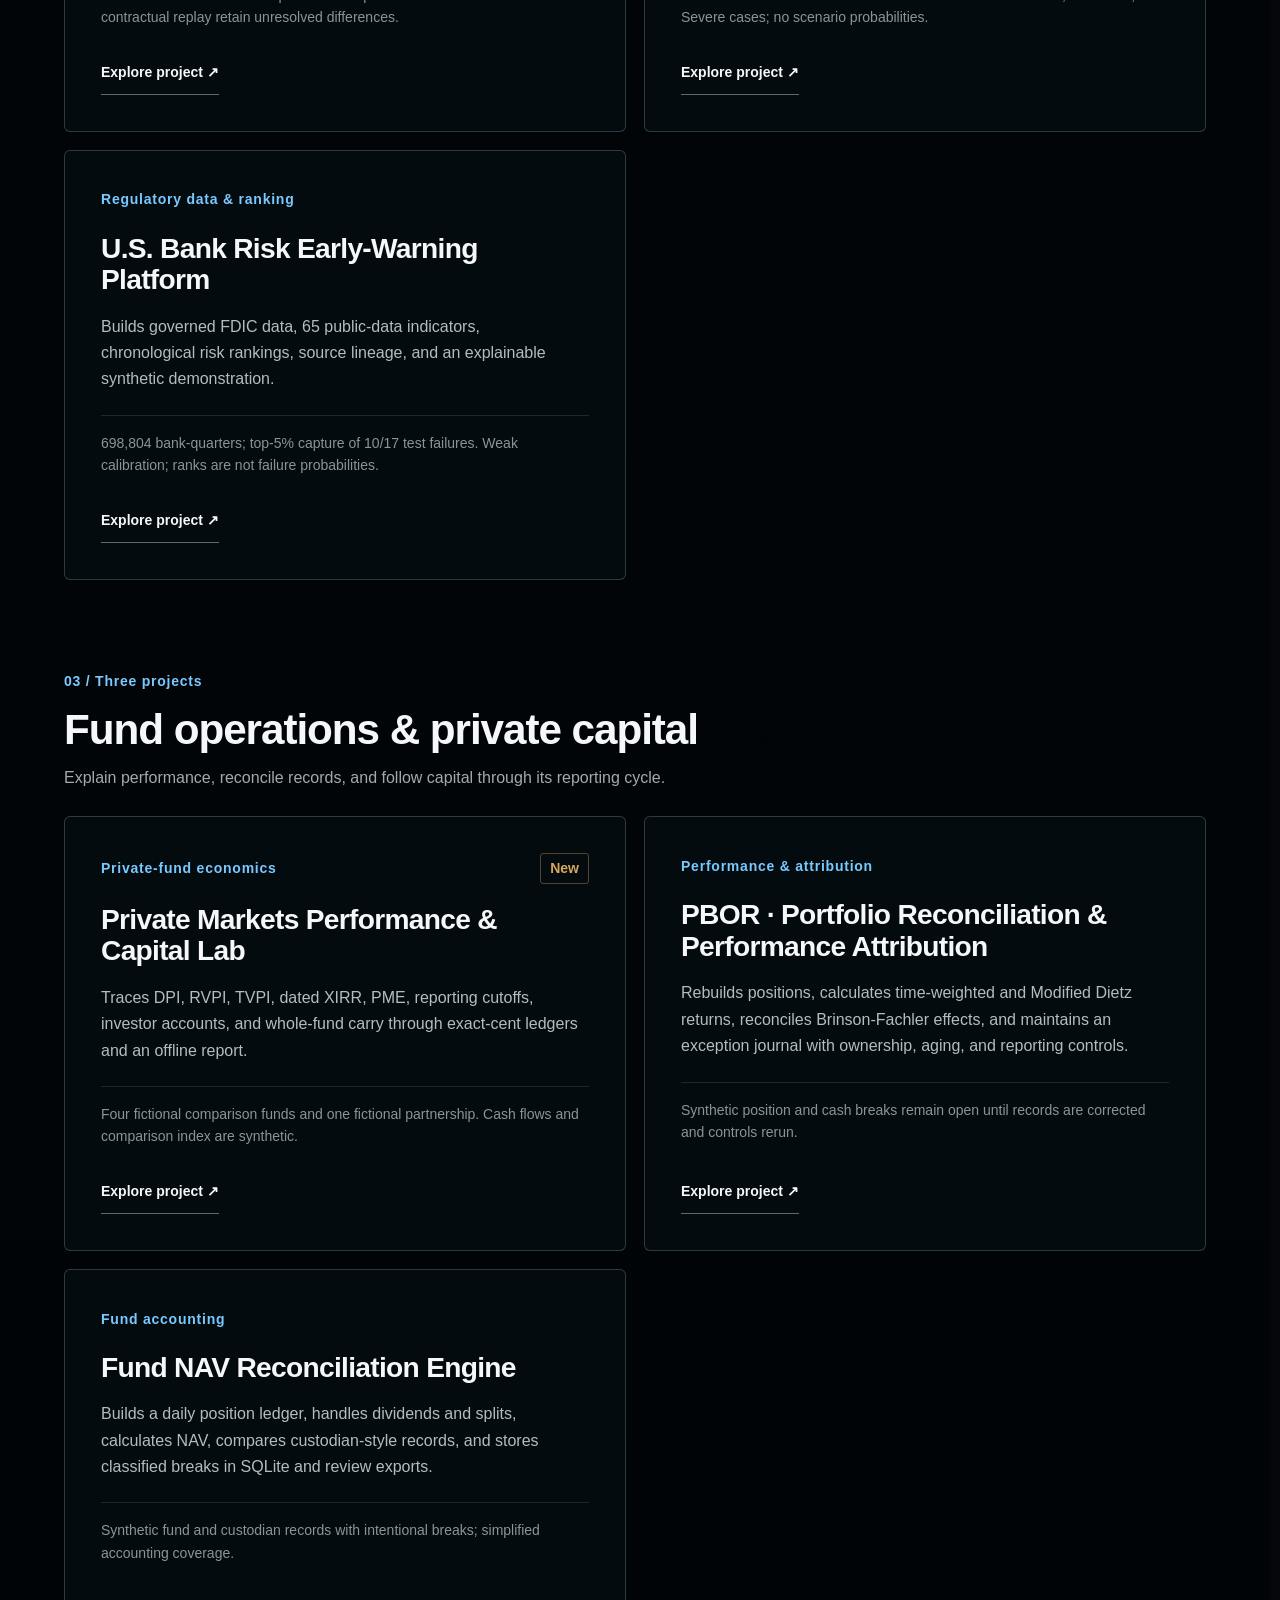
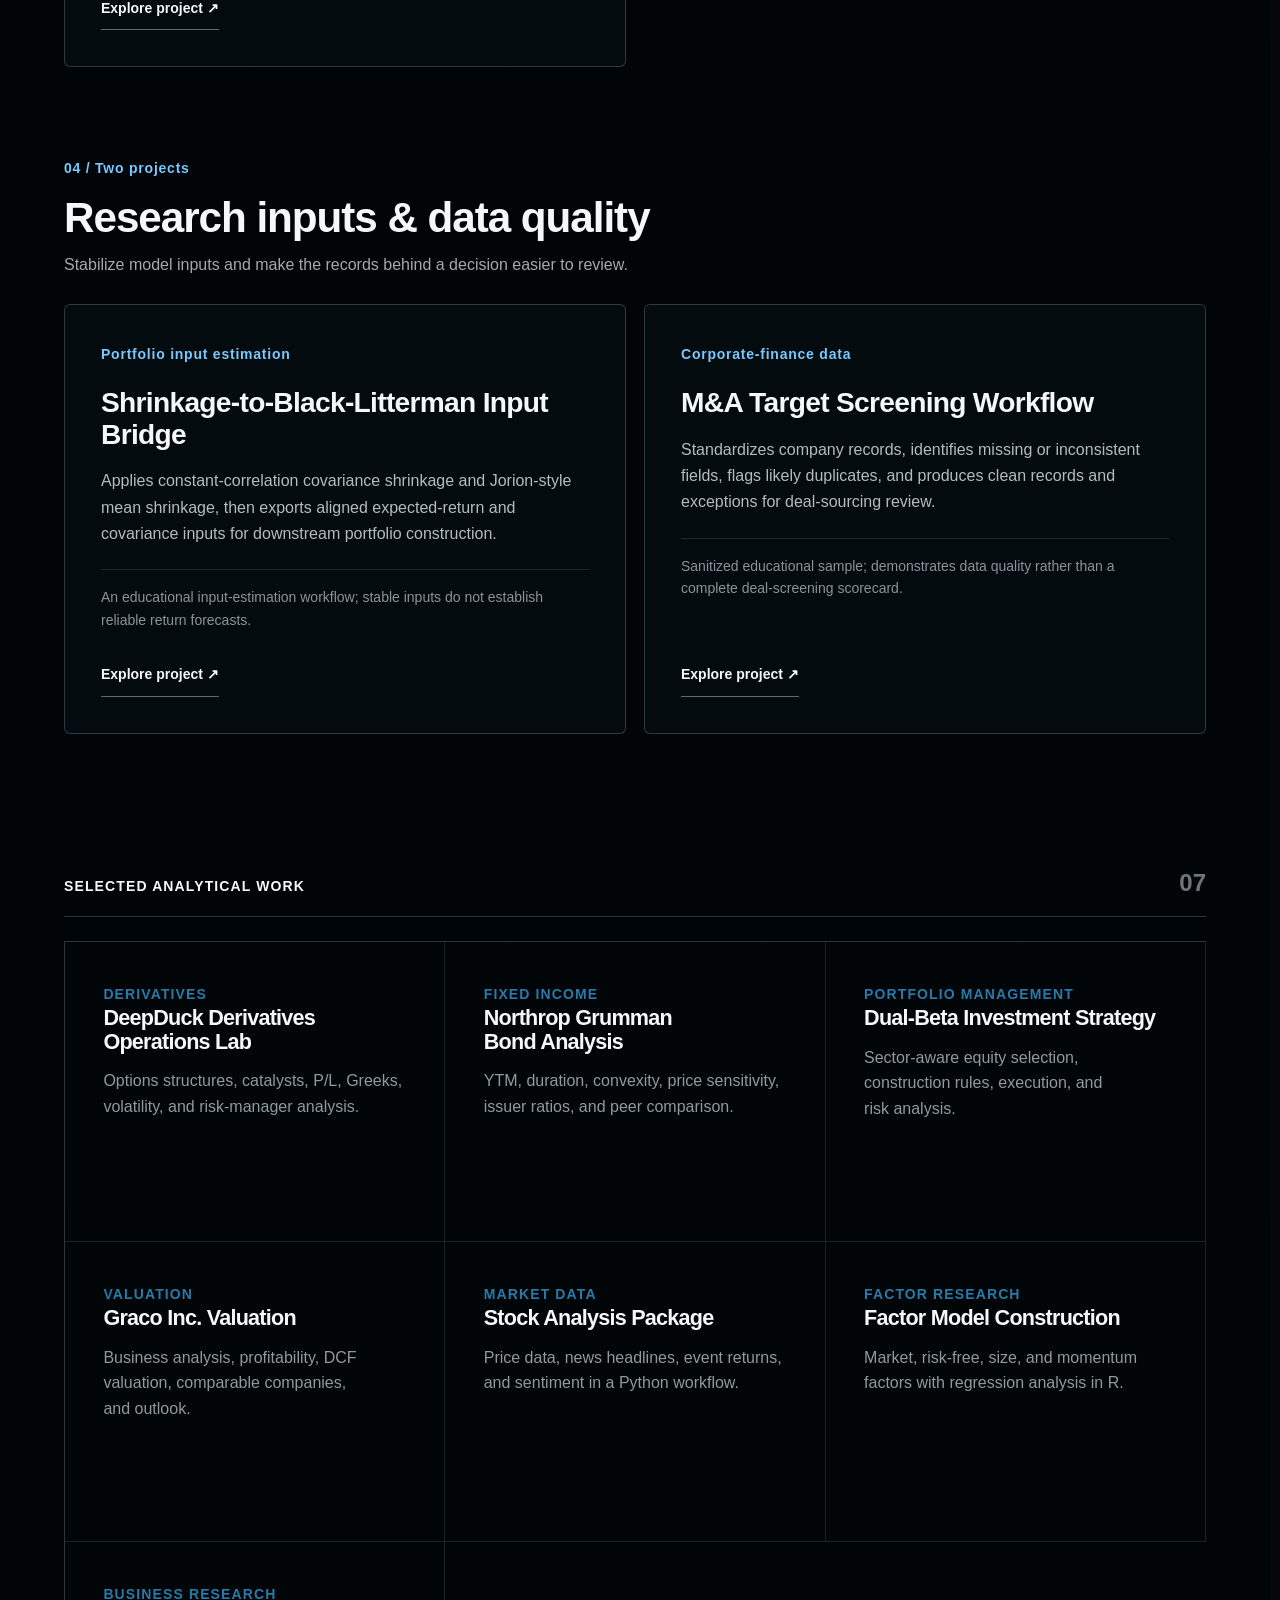
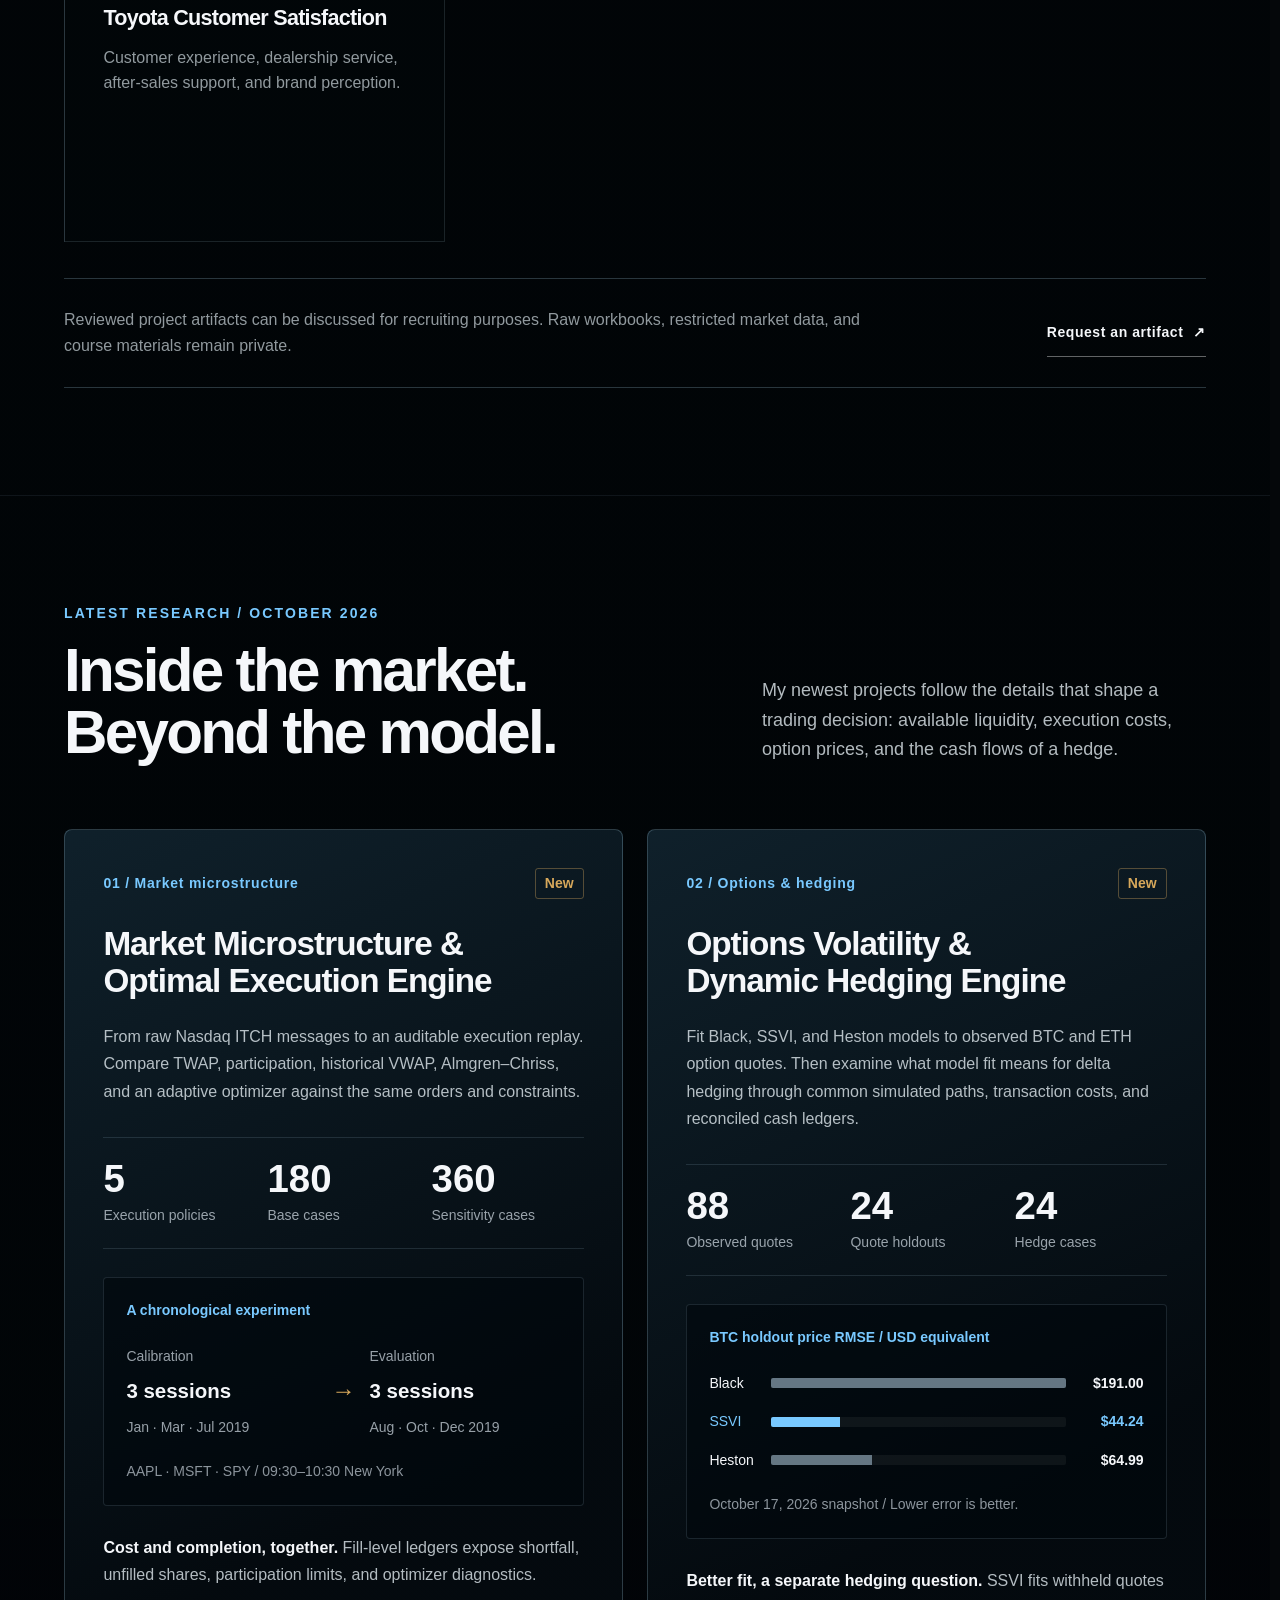
==== commit ea8b46a8: "Replace employment timeline with latest research projects" ====
--- a/index.html
+++ b/index.html
@@ -6,14 +6,14 @@
     <meta name="theme-color" content="#05070a">
     <meta
       name="description"
-      content="Kunal Singh's investment research portfolio: 16 public projects spanning equities, fixed income, credit, manager research, portfolio construction, and fund operations."
+      content="Kunal Singh's investment research portfolio: 18 public projects spanning equities, execution, derivatives, fixed income, credit, portfolio construction, and fund operations."
     >
     <meta property="og:type" content="website">
     <meta property="og:site_name" content="Kunal Singh Finance Portfolio">
     <meta property="og:title" content="Kunal Singh | Investment Management, Research & Portfolio Analytics">
     <meta
       property="og:description"
-      content="Investment research across equities, fixed income, credit, manager selection, portfolio construction, and fund operations. Explore 16 public projects."
+      content="Investment research across equities, execution, derivatives, fixed income, credit, and portfolio construction. Explore 18 public projects."
     >
     <meta property="og:url" content="https://kunalsingh-finance.github.io/kunal-singh-finance-site/">
     <meta
@@ -26,7 +26,7 @@
     <meta name="twitter:title" content="Kunal Singh | Investment Management, Research & Portfolio Analytics">
     <meta
       name="twitter:description"
-      content="Investment research across equities, fixed income, credit, manager selection, portfolio construction, and fund operations. Explore 16 public projects."
+      content="Investment research across equities, execution, derivatives, fixed income, credit, and portfolio construction. Explore 18 public projects."
     >
     <meta
       name="twitter:image"
@@ -43,7 +43,6 @@
         "name": "Kunal Singh",
         "url": "https://kunalsingh-finance.github.io/kunal-singh-finance-site/",
         "image": "https://kunalsingh-finance.github.io/kunal-singh-finance-site/assets/kunal-singh-headshot-2026.png",
-        "jobTitle": "Portfolio Manager",
         "email": "mailto:ks0000477@gmail.com",
         "alumniOf": {
           "@type": "CollegeOrUniversity",
@@ -72,7 +71,7 @@
         <a href="#portfolio">Portfolio</a>
         <a href="#work">Research</a>
         <a href="#projects">All projects</a>
-        <a href="#experience">Experience</a>
+        <a href="#latest-research">Latest research</a>
         <a href="#credentials">Credentials</a>
         <a href="#contact">Contact</a>
       </nav>
@@ -99,7 +98,7 @@
         <a href="#portfolio">Portfolio</a>
         <a href="#work">Research</a>
         <a href="#projects">All projects</a>
-        <a href="#experience">Experience</a>
+        <a href="#latest-research">Latest research</a>
         <a href="#credentials">Credentials</a>
         <a href="#contact">Contact</a>
       </nav>
@@ -249,7 +248,7 @@
             <span>actual auto-ABS loan-month observations</span>
           </article>
           <article data-reveal>
-            <strong data-count-to="16">16</strong>
+            <strong data-count-to="18">18</strong>
             <span>public research &amp; analytics projects</span>
           </article>
         </div>
@@ -268,7 +267,7 @@
                 performance. The full collection now also covers Treasury hedging, bank
                 ALM, structured credit, private markets, manager research, and ETF transitions.
               </p>
-              <a class="text-link" href="#projects">Explore all 16 projects <span aria-hidden="true">↓</span></a>
+              <a class="text-link" href="#projects">Explore all 18 projects <span aria-hidden="true">↓</span></a>
             </div>
           </div>
 
@@ -597,10 +596,10 @@
           <div class="index-heading" data-reveal>
             <div>
               <p class="eyebrow">Complete work index</p>
-              <h2>Sixteen public projects.<br>One investment discipline.</h2>
+              <h2>Eighteen public projects.<br>One investment discipline.</h2>
             </div>
             <p>
-              Equities, fixed income, credit, manager research, and the controls behind
+              Equities, execution, derivatives, fixed income, credit, and the controls behind
               investment reporting. Every project links to its public code, methods,
               results, and limitations. Seven additional analytical studies follow below.
             </p>
@@ -608,11 +607,12 @@
 
           <div class="index-label" data-reveal>
             <span>Public research collection</span>
-            <strong>16</strong>
-          </div>
-          <p class="project-review-date">Reviewed against public project sources on <time datetime="2026-10-05">October 5, 2026</time>.</p>
+            <strong>18</strong>
+          </div>
+          <p class="project-review-date">Collection updated <time datetime="2026-10-21">October 21, 2026</time> with two new public research projects.</p>
 
           <nav class="project-category-nav" aria-label="Browse projects by research area">
+            <a href="#execution-derivatives">Execution &amp; derivatives <span>2</span></a>
             <a href="#portfolio-research">Portfolios &amp; managers <span>6</span></a>
             <a href="#rates-credit">Rates &amp; credit <span>5</span></a>
             <a href="#fund-operations">Funds &amp; capital <span>3</span></a>
@@ -620,6 +620,32 @@
           </nav>
 
           <div class="project-directory">
+            <section class="project-group" id="execution-derivatives" aria-labelledby="execution-derivatives-heading">
+              <div class="project-group-heading" data-reveal>
+                <span>New / Two projects</span>
+                <h3>Execution &amp; derivatives</h3>
+                <p>Reconstruct market liquidity, test execution policies, and connect option models to hedge outcomes.</p>
+              </div>
+              <div class="repository-grid">
+                <article class="repository-card" data-reveal>
+                  <div class="repository-kicker"><span>Market microstructure</span><span class="project-status">New</span></div>
+                  <h4>Market Microstructure &amp; Optimal Execution Engine</h4>
+                  <p>Reconstructs Nasdaq order books from ITCH messages and compares five execution policies across 180 base cases and 360 sensitivity cases, with fill ledgers, cost attribution, and completion controls.</p>
+                  <p class="project-scope">AAPL, MSFT, and SPY on six sample dates; three held out for evaluation. Real exchange events, hypothetical fills and impact.</p>
+                  <a href="https://github.com/kunalsingh-finance/market-microstructure-execution-engine" target="_blank" rel="noopener" aria-label="View Market Microstructure and Optimal Execution Engine repository">Explore project ↗</a>
+                </article>
+                <article class="repository-card" data-reveal>
+                  <div class="repository-kicker"><span>Options &amp; hedging</span><span class="project-status">New</span></div>
+                  <h4>Options Volatility &amp; Dynamic Hedging Engine</h4>
+                  <p>Fits Black, SSVI, and Heston models to 88 observed BTC/ETH option quotes, reserves 24 quote holdouts, and compares 24 simulated hedge cases with costs and cash-ledger reconciliation.</p>
+                  <p class="project-scope">SSVI improves snapshot holdout fit. All 12 paired mean-P&amp;L confidence intervals include zero; no mean-profit advantage is established.</p>
+                  <div class="repository-actions">
+                    <a href="https://github.com/kunalsingh-finance/options-volatility-hedging-engine" target="_blank" rel="noopener" aria-label="View Options Volatility and Dynamic Hedging Engine repository">Explore project ↗</a>
+                    <a href="https://kunalsingh-finance.github.io/options-volatility-hedging-engine/" target="_blank" rel="noopener">Open research report ↗</a>
+                  </div>
+                </article>
+              </div>
+            </section>
             <section class="project-group" id="portfolio-research" aria-labelledby="portfolio-research-heading">
               <div class="project-group-heading" data-reveal>
                 <span>01 / Six projects</span>
@@ -803,17 +829,78 @@
         </div>
       </section>
 
-      <section class="experience-section" id="experience" data-chapter="Professional record" data-chapter-index="06">
-        <div class="section-shell experience-layout">
-          <aside class="profile-column" data-reveal>
-            <p class="eyebrow">Professional record</p>
-            <h2>Investment judgment, strengthened by systems.</h2>
+      <section class="experience-section latest-research-section" id="latest-research" data-chapter="Latest research" data-chapter-index="06" aria-labelledby="latest-research-heading">
+        <span class="legacy-anchor" id="experience" aria-hidden="true"></span>
+        <div class="section-shell">
+          <div class="latest-research-heading" data-reveal>
+            <div>
+              <p class="eyebrow">Latest research / October 2026</p>
+              <h2 id="latest-research-heading">Inside the market.<br>Beyond the model.</h2>
+            </div>
+            <p>My newest projects follow the details that shape a trading decision: available liquidity, execution costs, option prices, and the cash flows of a hedge.</p>
+          </div>
+
+          <div class="latest-research-grid">
+            <article class="research-story" data-reveal aria-labelledby="execution-story-heading">
+              <div class="repository-kicker"><span>01 / Market microstructure</span><span class="project-status">New</span></div>
+              <h3 id="execution-story-heading">Market Microstructure &amp; Optimal Execution Engine</h3>
+              <p>From raw Nasdaq ITCH messages to an auditable execution replay. Compare TWAP, participation, historical VWAP, Almgren–Chriss, and an adaptive optimizer against the same orders and constraints.</p>
+              <dl class="research-metrics">
+                <div><dt>Execution policies</dt><dd>5</dd></div>
+                <div><dt>Base cases</dt><dd>180</dd></div>
+                <div><dt>Sensitivity cases</dt><dd>360</dd></div>
+              </dl>
+              <div class="research-evidence execution-evidence">
+                <p class="evidence-label">A chronological experiment</p>
+                <div class="session-split">
+                  <div><span>Calibration</span><strong>3 sessions</strong><small>Jan · Mar · Jul 2019</small></div>
+                  <span class="split-arrow" aria-hidden="true">→</span>
+                  <div><span>Evaluation</span><strong>3 sessions</strong><small>Aug · Oct · Dec 2019</small></div>
+                </div>
+                <p class="evidence-caption">AAPL · MSFT · SPY / 09:30–10:30 New York</p>
+              </div>
+              <p class="research-finding"><strong>Cost and completion, together.</strong> Fill-level ledgers expose shortfall, unfilled shares, participation limits, and optimizer diagnostics.</p>
+              <p class="research-limitation">Exchange events are observed; fills, fees, latency, and impact are modeled. Three evaluation dates support descriptive comparisons, not a demonstrated live trading advantage.</p>
+              <div class="research-story-actions">
+                <a class="text-link" href="https://github.com/kunalsingh-finance/market-microstructure-execution-engine" target="_blank" rel="noopener">Explore execution research <span aria-hidden="true">↗</span></a>
+              </div>
+            </article>
+
+            <article class="research-story" data-reveal aria-labelledby="options-story-heading">
+              <div class="repository-kicker"><span>02 / Options &amp; hedging</span><span class="project-status">New</span></div>
+              <h3 id="options-story-heading">Options Volatility &amp; Dynamic Hedging Engine</h3>
+              <p>Fit Black, SSVI, and Heston models to observed BTC and ETH option quotes. Then examine what model fit means for delta hedging through common simulated paths, transaction costs, and reconciled cash ledgers.</p>
+              <dl class="research-metrics">
+                <div><dt>Observed quotes</dt><dd>88</dd></div>
+                <div><dt>Quote holdouts</dt><dd>24</dd></div>
+                <div><dt>Hedge cases</dt><dd>24</dd></div>
+              </dl>
+              <figure class="research-evidence options-evidence">
+                <figcaption class="evidence-label">BTC holdout price RMSE / USD equivalent</figcaption>
+                <div class="error-comparison">
+                  <div><span>Black</span><span class="error-track" aria-hidden="true"><i style="--bar-width: 100%"></i></span><strong>$191.00</strong></div>
+                  <div class="preferred-fit"><span>SSVI</span><span class="error-track" aria-hidden="true"><i style="--bar-width: 23.1623%"></i></span><strong>$44.24</strong></div>
+                  <div><span>Heston</span><span class="error-track" aria-hidden="true"><i style="--bar-width: 34.0262%"></i></span><strong>$64.99</strong></div>
+                </div>
+                <p class="evidence-caption">October 17, 2026 snapshot / Lower error is better.</p>
+              </figure>
+              <p class="research-finding"><strong>Better fit, a separate hedging question.</strong> SSVI fits withheld quotes best in this snapshot. All 12 paired mean-P&amp;L confidence intervals include zero.</p>
+              <p class="research-limitation">Quotes are observed; hedge outcomes are simulated. The saved experiment establishes no mean-profit advantage and is not a historical hedging backtest.</p>
+              <div class="research-story-actions">
+                <a class="text-link" href="https://kunalsingh-finance.github.io/options-volatility-hedging-engine/" target="_blank" rel="noopener">Open interactive report <span aria-hidden="true">↗</span></a>
+                <a class="text-link" href="https://github.com/kunalsingh-finance/options-volatility-hedging-engine" target="_blank" rel="noopener">View code <span aria-hidden="true">↗</span></a>
+              </div>
+            </article>
+          </div>
+          <p class="research-provenance">Independent research developed with OpenAI Codex assistance. Methods, source records, validation, and authorship details are available in each repository.</p>
+
+          <div class="research-profile" data-reveal>
             <div class="profile-card" data-tilt>
               <picture>
                 <source
                   type="image/webp"
                   srcset="assets/kunal-singh-headshot-480.webp 480w, assets/kunal-singh-headshot-960.webp 960w"
-                  sizes="(max-width: 680px) 112px, 220px"
+                  sizes="112px"
                 >
                 <img
                   src="assets/kunal-singh-headshot-2026.png"
@@ -830,37 +917,7 @@
                 <small>New Jersey / New York</small>
               </div>
             </div>
-          </aside>
-
-          <div class="experience-content">
-            <div class="timeline" data-reveal>
-              <article>
-                <span>2026 — Present</span>
-                <h3>Portfolio Manager</h3>
-                <p>GSMIF</p>
-                <small>Weekly reviews of holdings, trades, benchmark-relative returns, exposures, allocation drift, and risk.</small>
-              </article>
-              <article>
-                <span>2025</span>
-                <h3>Consultant</h3>
-                <p>Whitestone Analytics</p>
-                <small>Automated research workflows and standardized more than 1,500 company records with repeatable controls.</small>
-              </article>
-              <article>
-                <span>2025</span>
-                <h3>Financial Analyst Intern</h3>
-                <p>IT By Design</p>
-                <small>Automated financial reporting across three business units and built Power BI dashboards with SQL validation.</small>
-              </article>
-              <article>
-                <span>2025</span>
-                <h3>Graduate Assistant</h3>
-                <p>Stevens School of Business</p>
-                <small>Reconciled more than 450 records, validated 144 submissions, and maintained audit-trail files.</small>
-              </article>
-            </div>
-
-            <div class="education-card" data-reveal>
+            <div class="education-card">
               <div>
                 <span>Stevens Institute of Technology</span>
                 <h3>Master of Science in Finance</h3>
--- a/styles.css
+++ b/styles.css
@@ -5579,6 +5579,282 @@
   font-size: 14px;
 }
 
+/* Latest research replaces the employment timeline. */
+
+.latest-research-section {
+  position: relative;
+}
+
+.legacy-anchor {
+  position: absolute;
+  top: 0;
+  width: 1px;
+  height: 1px;
+  scroll-margin-top: calc(var(--header-height) + 24px);
+}
+
+.latest-research-heading {
+  display: grid;
+  grid-template-columns: 1.2fr 0.8fr;
+  align-items: end;
+  gap: 32px;
+  margin-bottom: clamp(32px, 5vw, 64px);
+}
+
+.latest-research-heading h2 {
+  margin: 0;
+  font-size: clamp(2.6rem, 4.7vw, 4.4rem);
+  line-height: 1.04;
+  letter-spacing: -0.045em;
+}
+
+.latest-research-heading > p {
+  margin: 0;
+  color: rgba(229, 238, 244, 0.78);
+  font-size: 18px;
+  line-height: 1.65;
+}
+
+.latest-research-grid {
+  display: grid;
+  grid-template-columns: repeat(2, minmax(0, 1fr));
+  gap: 24px;
+}
+
+.research-story {
+  display: flex;
+  min-width: 0;
+  flex-direction: column;
+  padding: clamp(24px, 3vw, 40px);
+  border: 1px solid var(--flow-line-strong);
+  border-radius: 8px;
+  background: linear-gradient(155deg, rgba(16, 34, 45, 0.95), rgba(4, 10, 15, 0.96) 65%);
+}
+
+.research-story h3 {
+  margin: 6px 0 24px;
+  font-size: clamp(1.8rem, 2.6vw, 2.7rem);
+  line-height: 1.12;
+  letter-spacing: -0.03em;
+  overflow-wrap: anywhere;
+}
+
+.research-story > p {
+  margin: 0 0 24px;
+  color: rgba(229, 238, 244, 0.78);
+  font-size: 16px;
+  line-height: 1.7;
+}
+
+.research-metrics {
+  display: grid;
+  grid-template-columns: repeat(3, minmax(0, 1fr));
+  gap: 12px;
+  margin: 8px 0 28px;
+  padding: 22px 0;
+  border-top: 1px solid var(--flow-line);
+  border-bottom: 1px solid var(--flow-line);
+}
+
+.research-metrics > div {
+  display: flex;
+  flex-direction: column;
+  gap: 8px;
+}
+
+.research-metrics dt {
+  color: rgba(215, 225, 233, 0.7);
+  font-size: 14px;
+  line-height: 1.4;
+}
+
+.research-metrics dd {
+  order: -1;
+  margin: 0;
+  color: var(--white);
+  font-size: clamp(2rem, 3vw, 3rem);
+  font-weight: 650;
+  line-height: 1;
+  font-variant-numeric: tabular-nums;
+}
+
+.research-evidence {
+  margin: 0 0 28px;
+  padding: 22px;
+  border: 1px solid var(--flow-line);
+  border-radius: 4px;
+  background: rgba(1, 7, 12, 0.6);
+}
+
+.evidence-label {
+  margin: 0 0 24px;
+  color: var(--blue);
+  font-size: 14px;
+  font-weight: 650;
+  line-height: 1.5;
+}
+
+.session-split {
+  display: grid;
+  grid-template-columns: 1fr auto 1fr;
+  align-items: center;
+  gap: 14px;
+}
+
+.session-split > div {
+  display: grid;
+  gap: 8px;
+}
+
+.session-split span,
+.session-split small {
+  color: rgba(215, 225, 233, 0.7);
+  font-size: 14px;
+}
+
+.session-split strong {
+  font-size: clamp(1.2rem, 1.6vw, 1.6rem);
+  font-weight: 600;
+}
+
+.session-split .split-arrow {
+  color: var(--gold);
+  font-size: 24px;
+}
+
+.error-comparison {
+  display: grid;
+  gap: 16px;
+  font-size: 14px;
+}
+
+.error-comparison > div {
+  display: grid;
+  grid-template-columns: 50px minmax(0, 1fr) 66px;
+  align-items: center;
+  gap: 12px;
+}
+
+.error-comparison strong {
+  text-align: right;
+  font-variant-numeric: tabular-nums;
+  font-weight: 600;
+}
+
+.error-track {
+  height: 10px;
+  overflow: hidden;
+  border-radius: 2px;
+  background: rgba(255, 255, 255, 0.05);
+}
+
+.error-track i {
+  display: block;
+  width: var(--bar-width);
+  height: 100%;
+  background: rgba(159, 184, 202, 0.6);
+}
+
+.preferred-fit {
+  color: var(--blue);
+}
+
+.preferred-fit .error-track i {
+  background: var(--blue);
+}
+
+.research-evidence .evidence-caption {
+  margin: 22px 0 0;
+  color: rgba(215, 225, 233, 0.65);
+  font-size: 14px;
+  line-height: 1.6;
+}
+
+.research-finding strong {
+  color: var(--white);
+}
+
+.research-story > .research-limitation {
+  color: rgba(215, 225, 233, 0.65);
+  font-size: 14px;
+  line-height: 1.6;
+}
+
+.research-story-actions {
+  display: flex;
+  flex-wrap: wrap;
+  gap: 12px 24px;
+  margin-top: auto;
+  padding-top: 8px;
+}
+
+.research-story-actions a {
+  display: inline-flex;
+  min-height: 44px;
+  align-items: center;
+  font-size: 16px;
+}
+
+.research-provenance {
+  max-width: 84ch;
+  margin: 24px 0 56px;
+  color: rgba(215, 225, 233, 0.65);
+  font-size: 14px;
+  line-height: 1.7;
+}
+
+.research-profile {
+  display: grid;
+  grid-template-columns: minmax(0, 0.8fr) minmax(0, 1.2fr);
+  align-items: start;
+  gap: 32px;
+  padding-top: 36px;
+  border-top: 1px solid var(--flow-line);
+}
+
+.research-profile .profile-card {
+  grid-template-columns: 112px minmax(0, 1fr);
+  margin: 0;
+}
+
+.research-profile .education-card {
+  margin: 0;
+}
+
+@media (max-width: 1000px) {
+  .latest-research-heading,
+  .latest-research-grid,
+  .research-profile {
+    grid-template-columns: 1fr;
+  }
+
+  .research-story h3 {
+    max-width: 24ch;
+  }
+
+  .research-profile .profile-card {
+    max-width: 480px;
+  }
+}
+
+@media (max-width: 480px) {
+  .research-evidence {
+    padding: 16px 12px;
+  }
+
+  .session-split {
+    gap: 8px;
+  }
+
+  .error-comparison > div {
+    gap: 8px;
+  }
+
+  .research-profile .profile-card {
+    grid-template-columns: 88px minmax(0, 1fr);
+  }
+}
+
 @media (max-width: 760px) {
   .project-category-nav {
     display: grid;
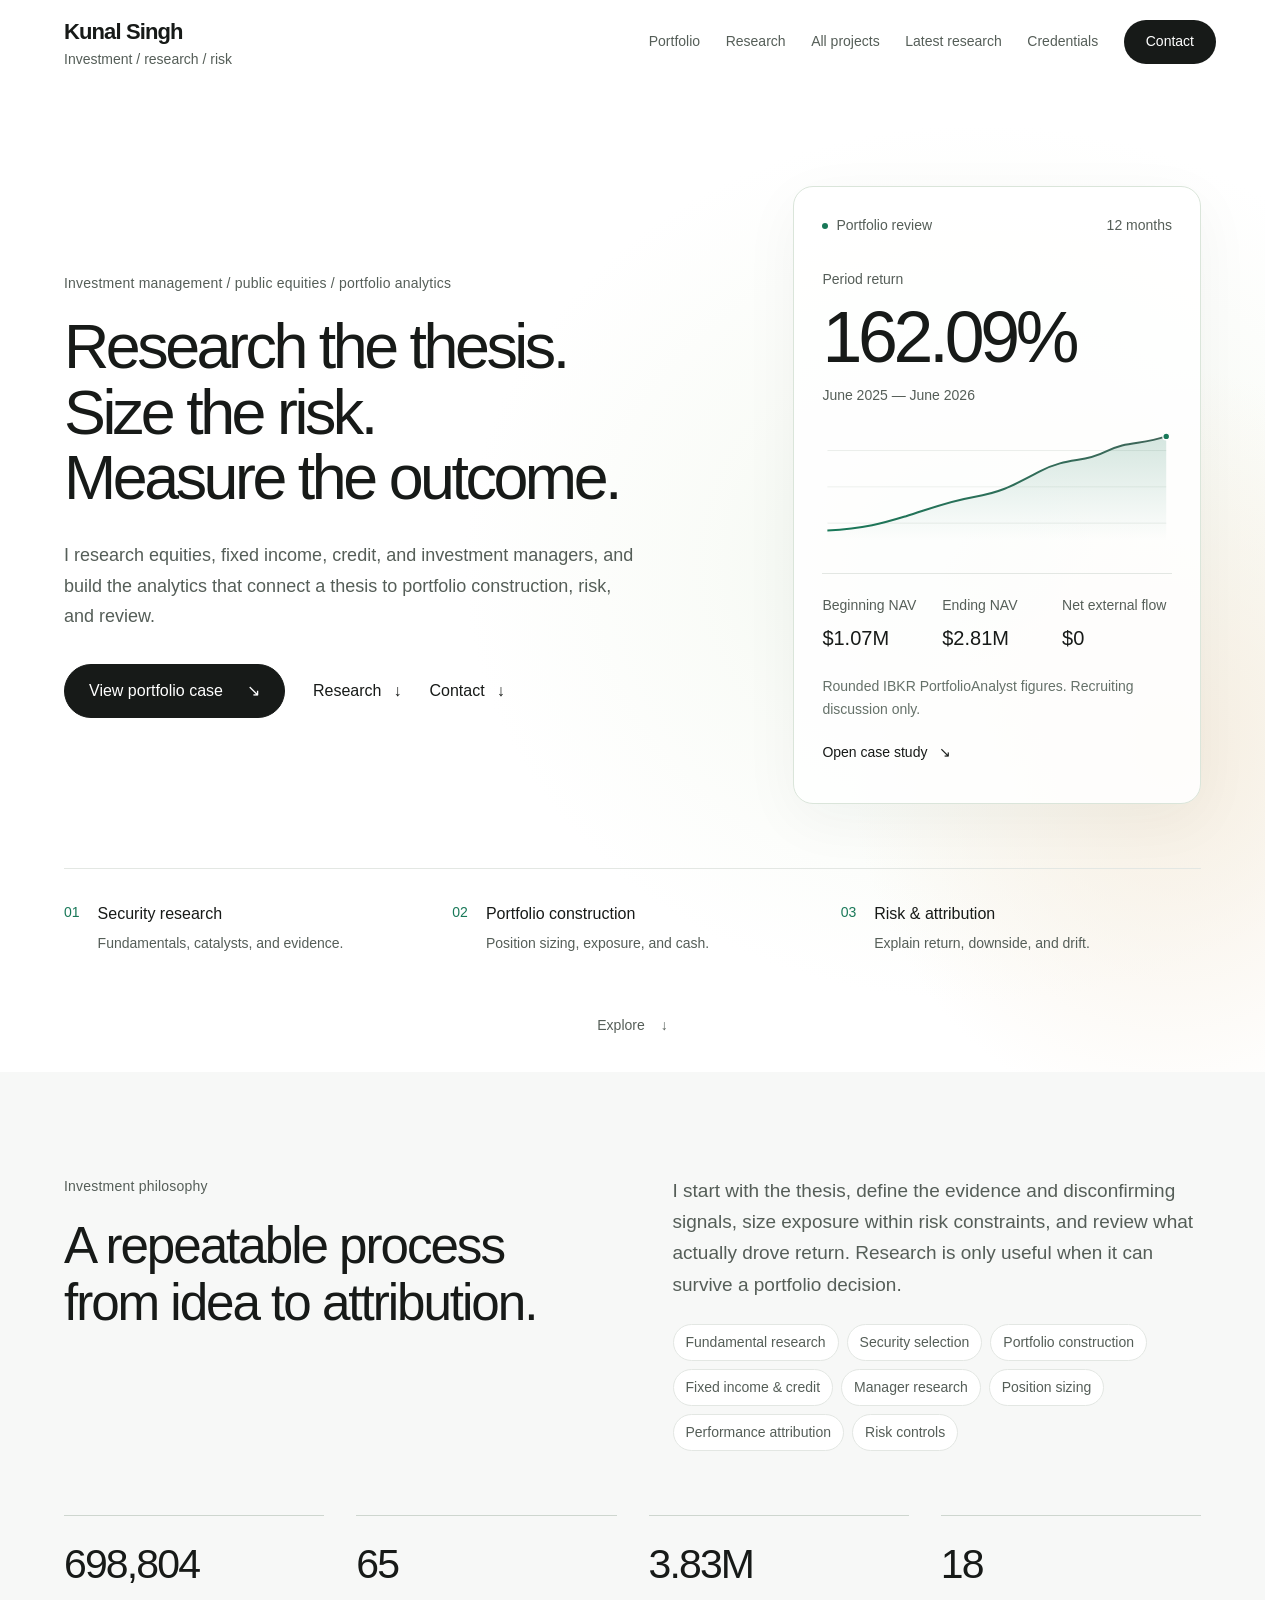
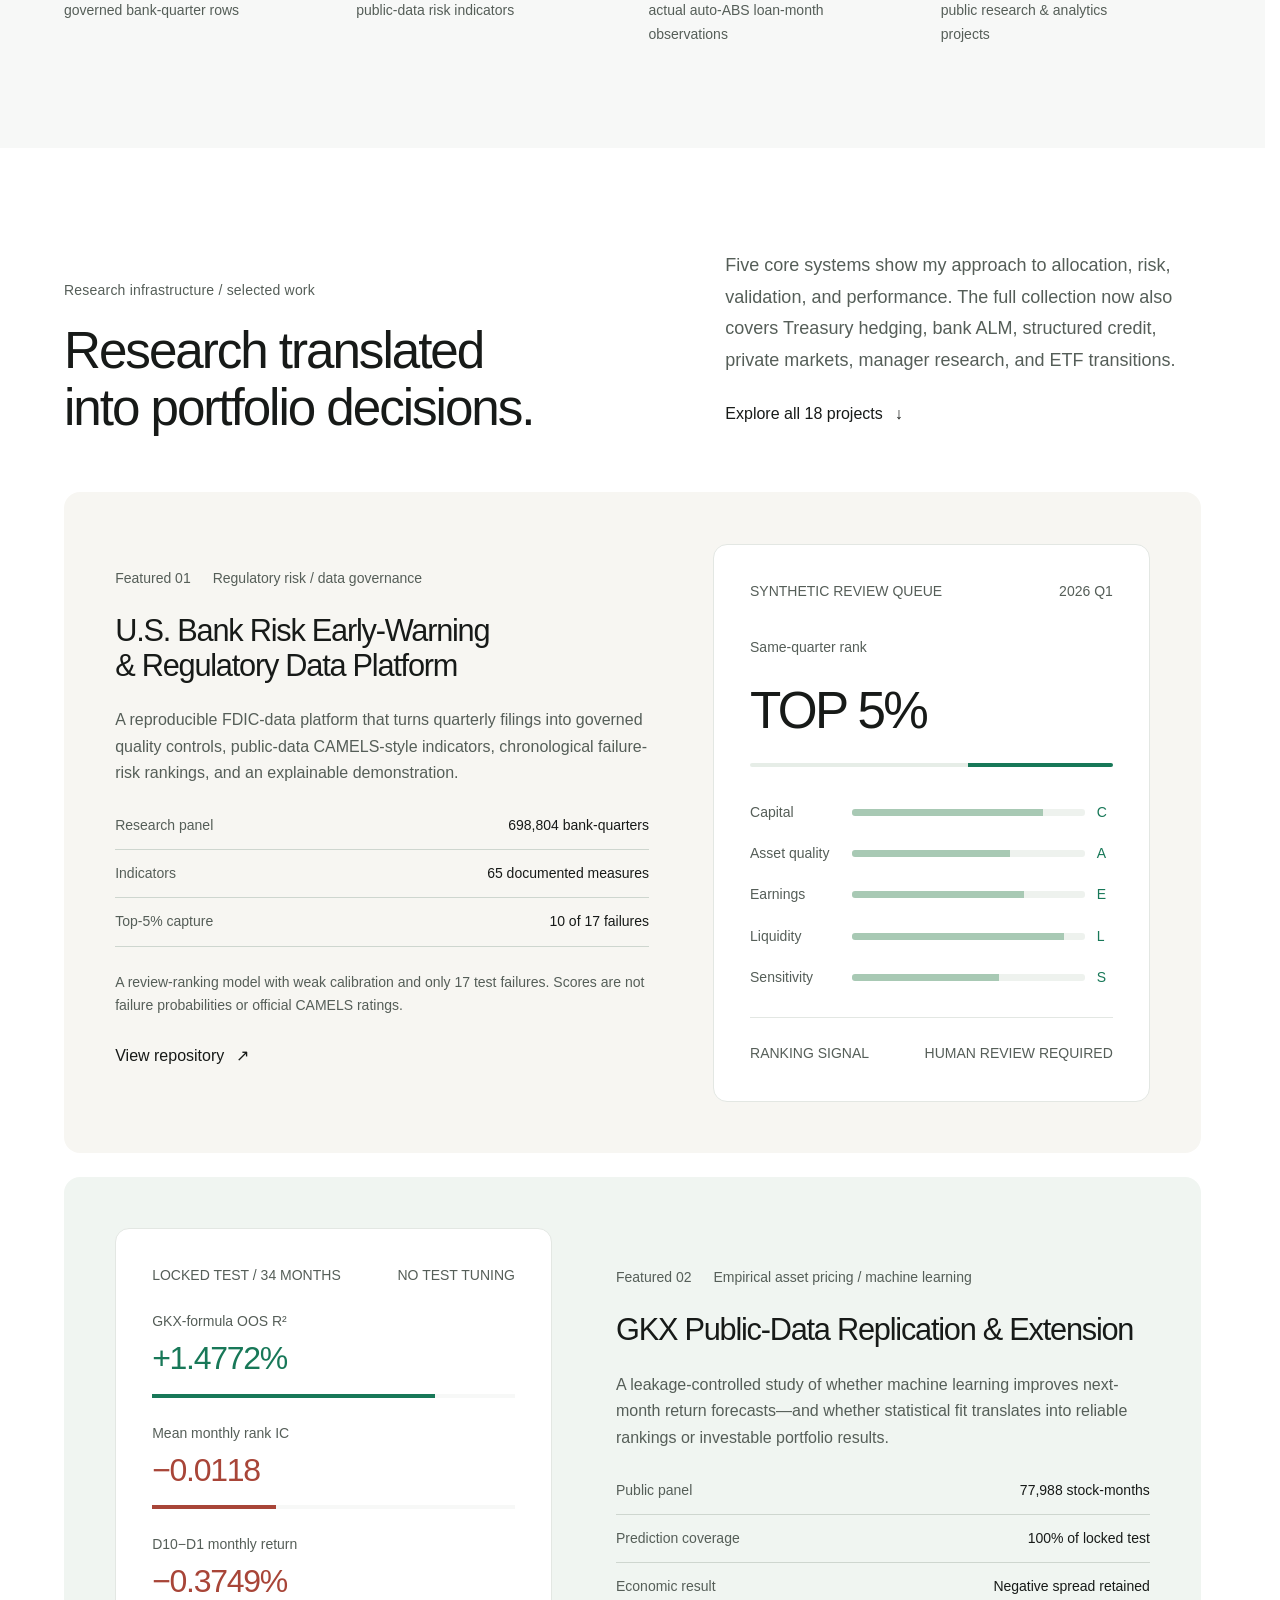
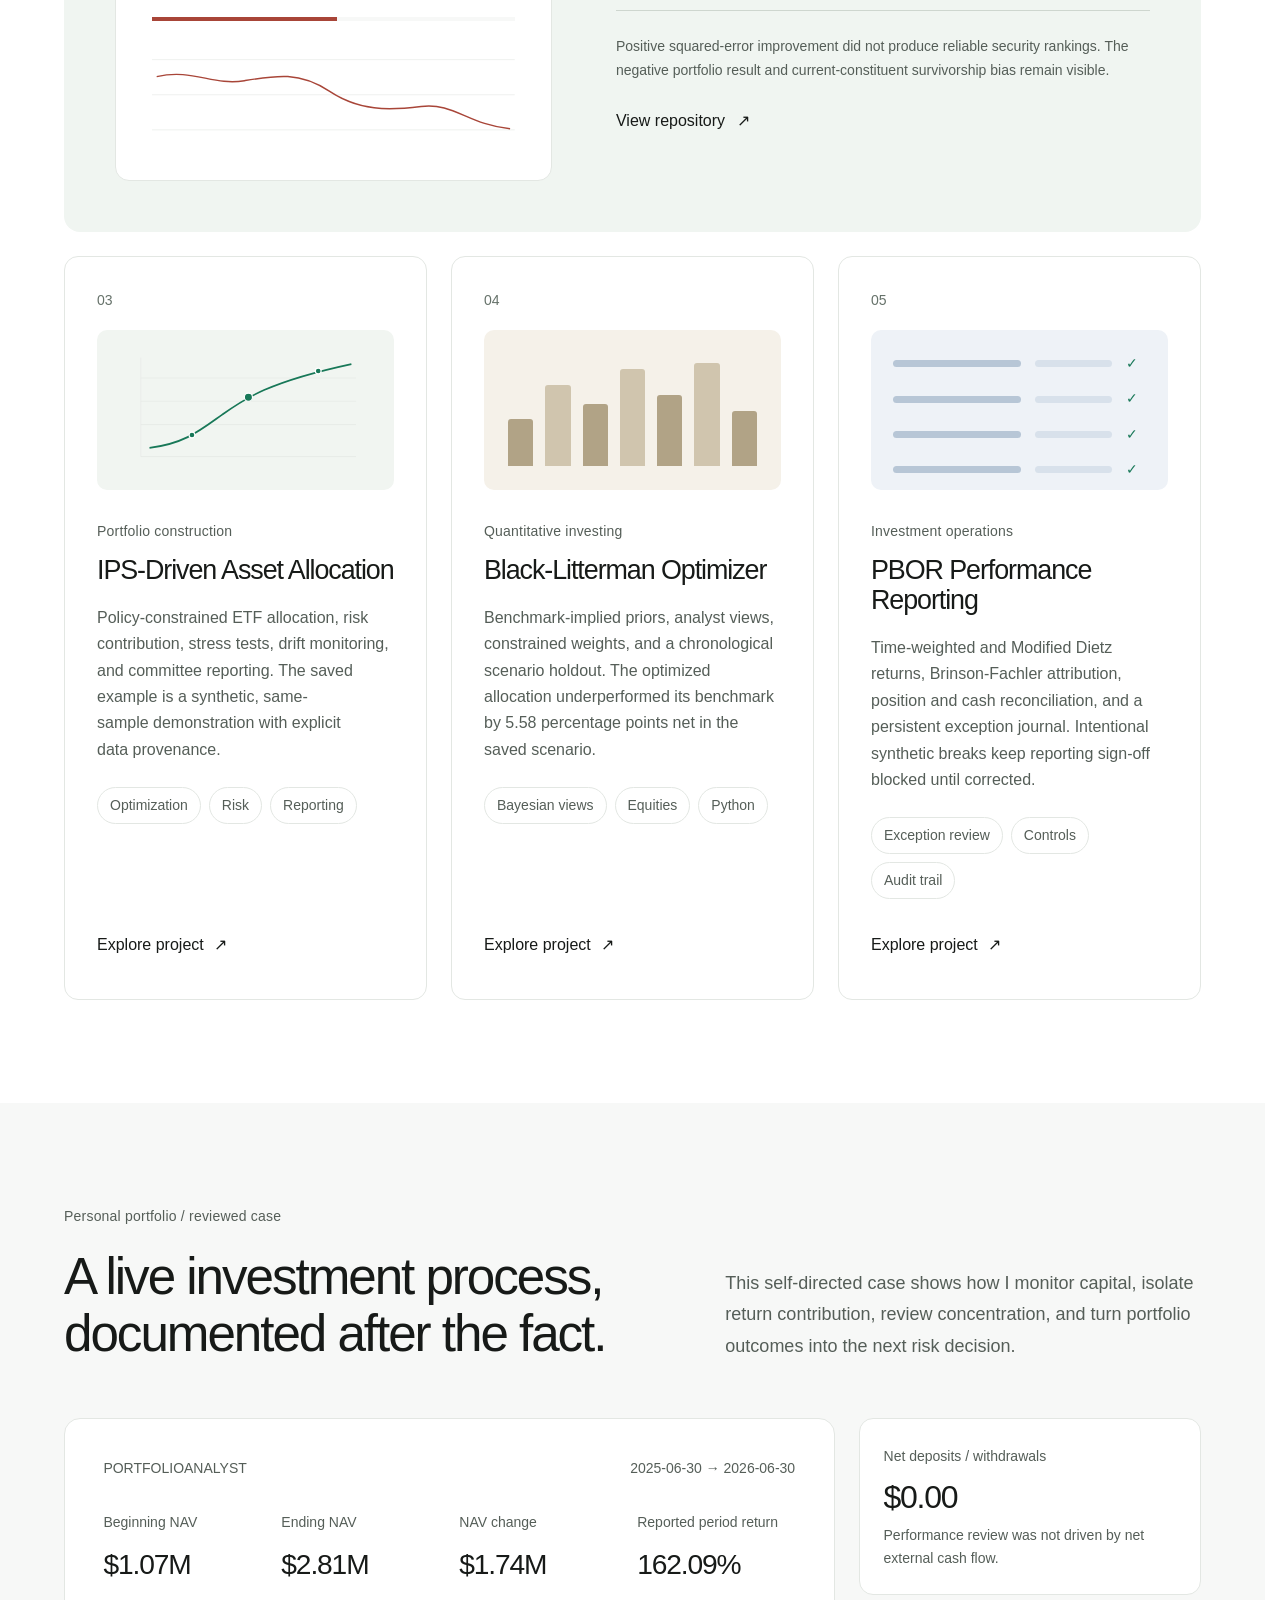
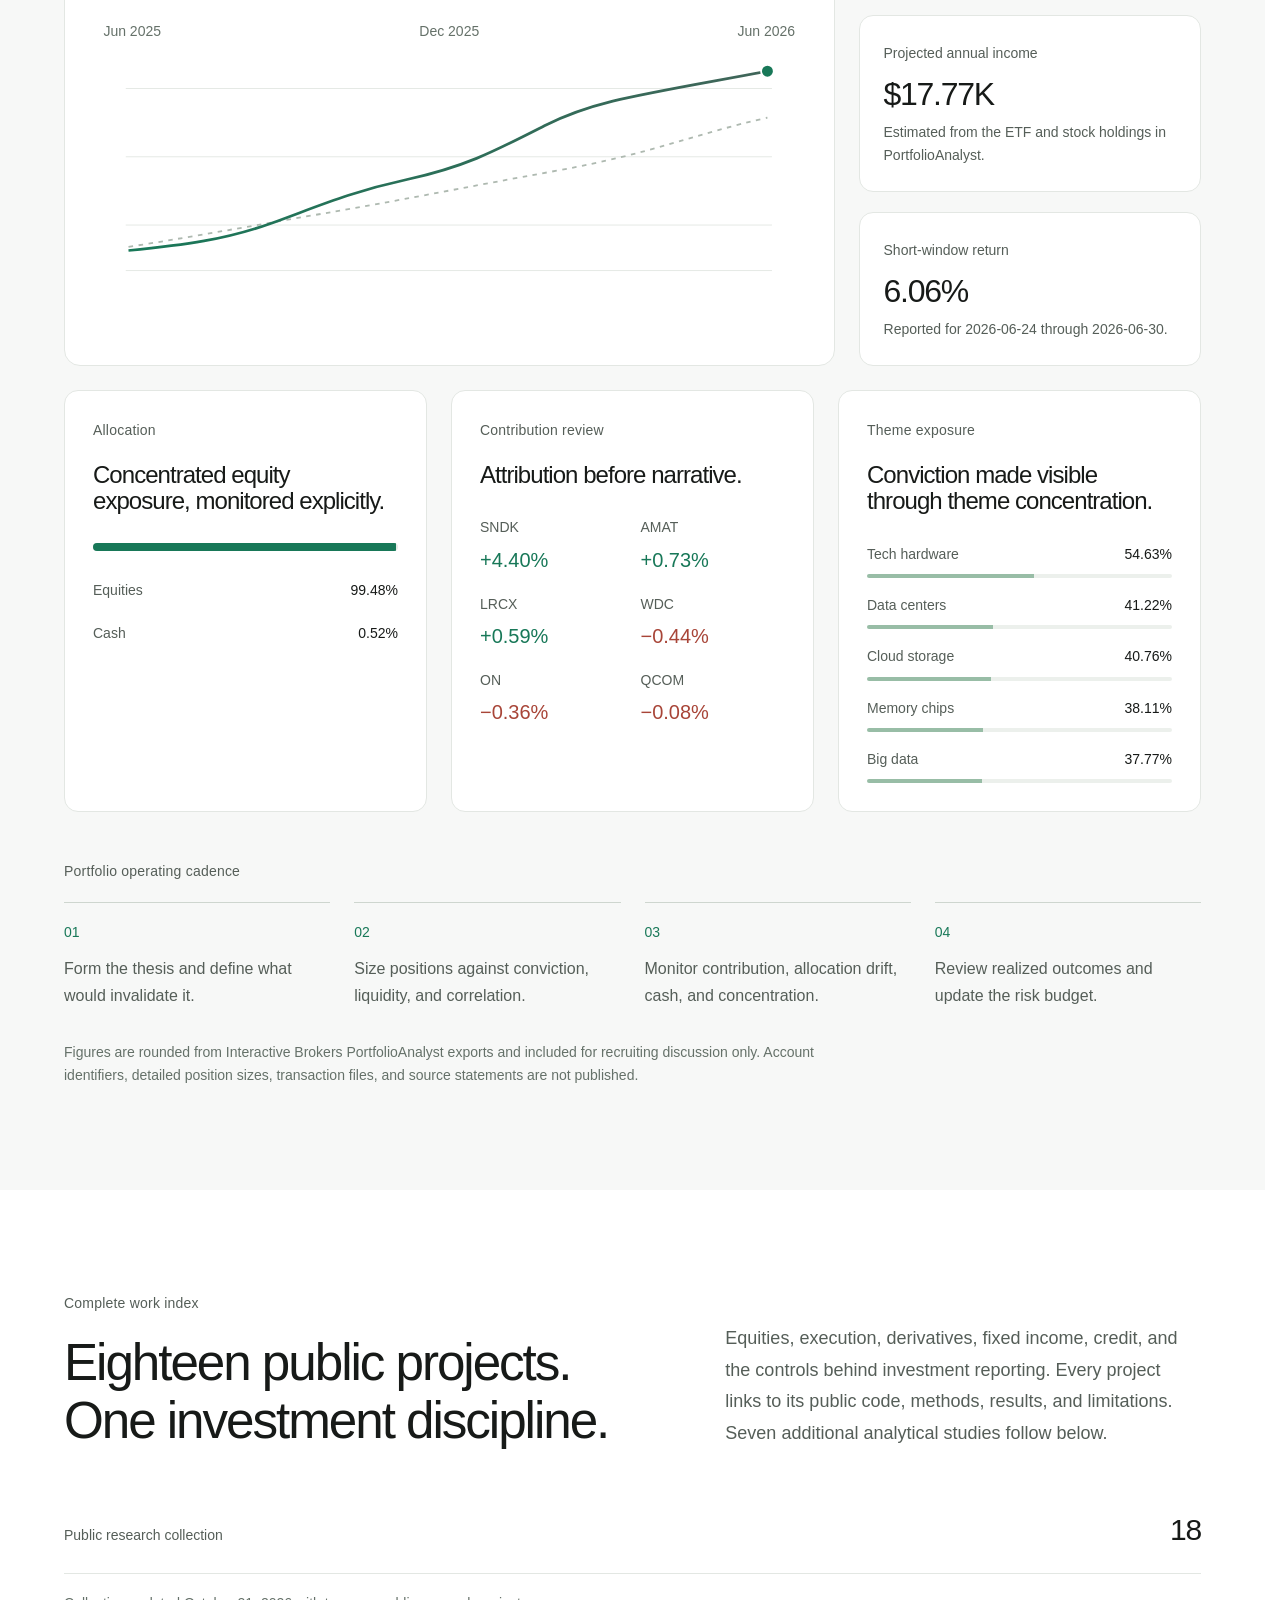
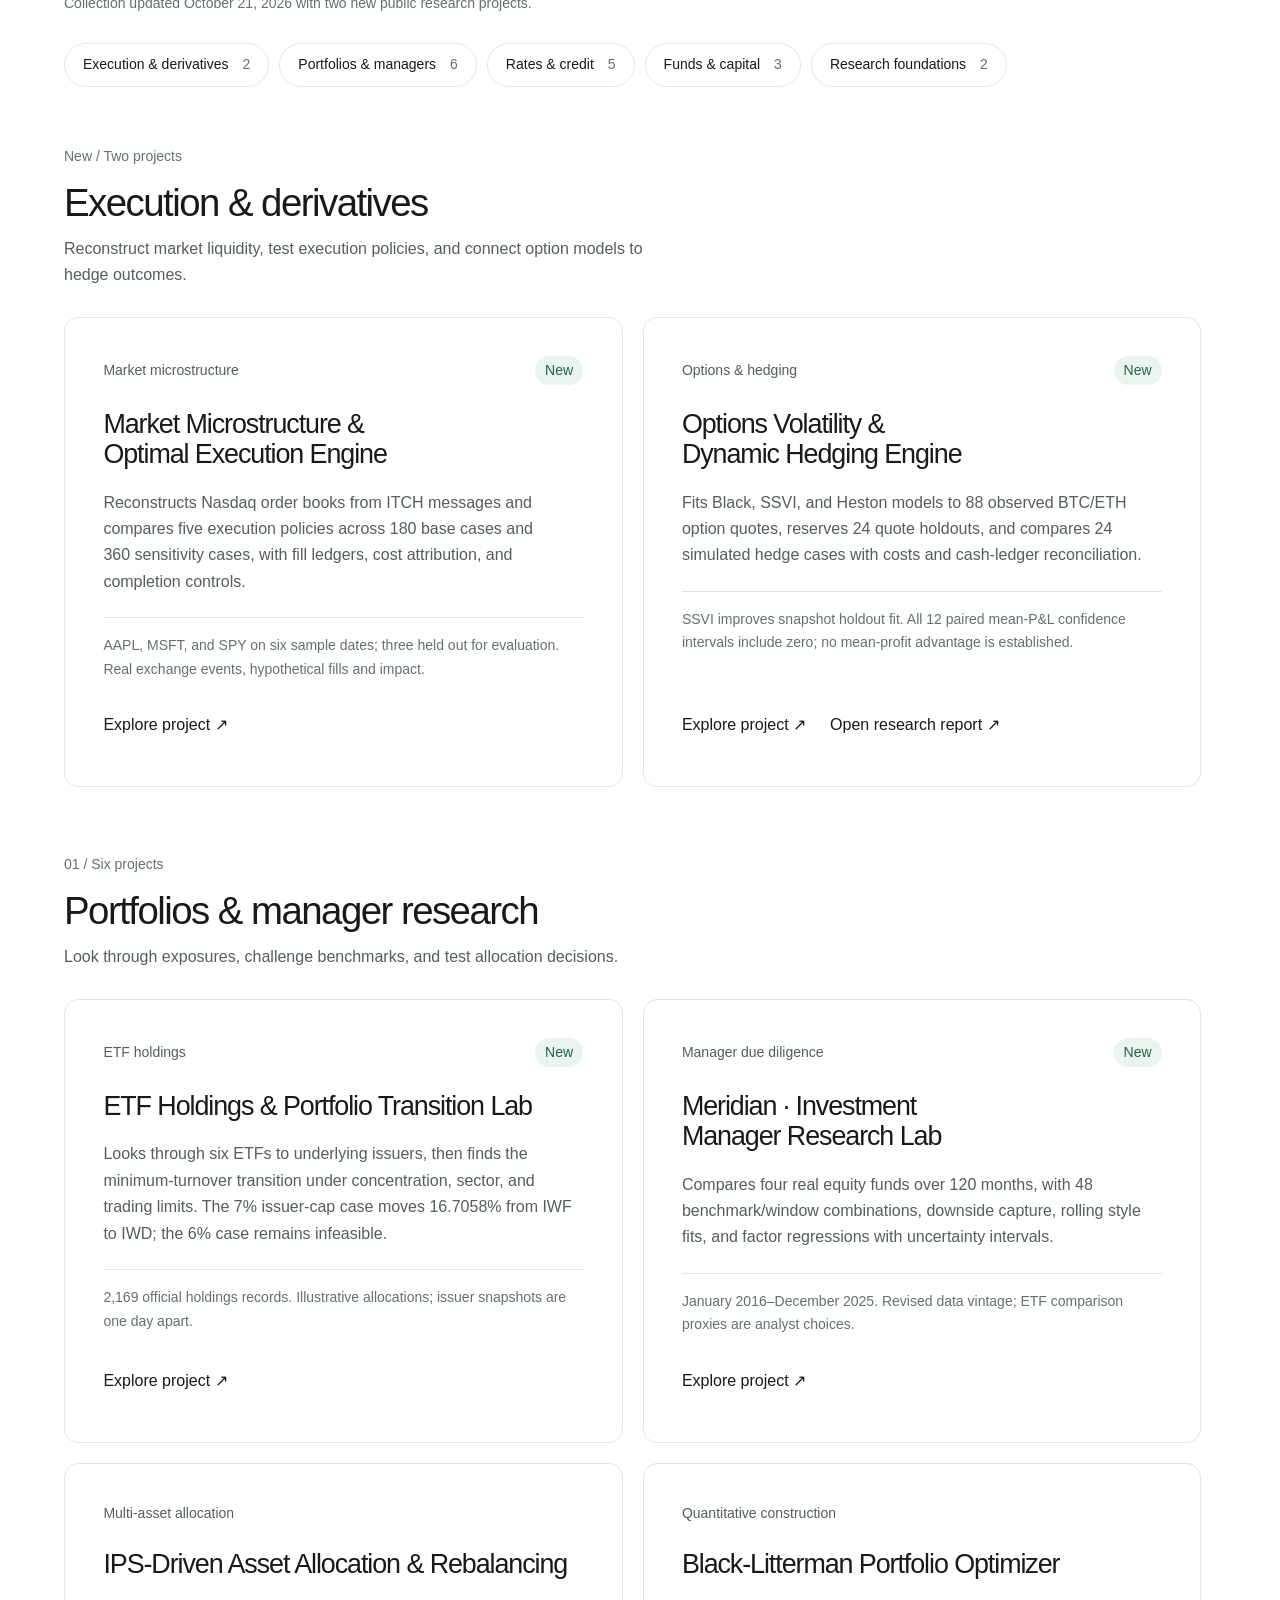
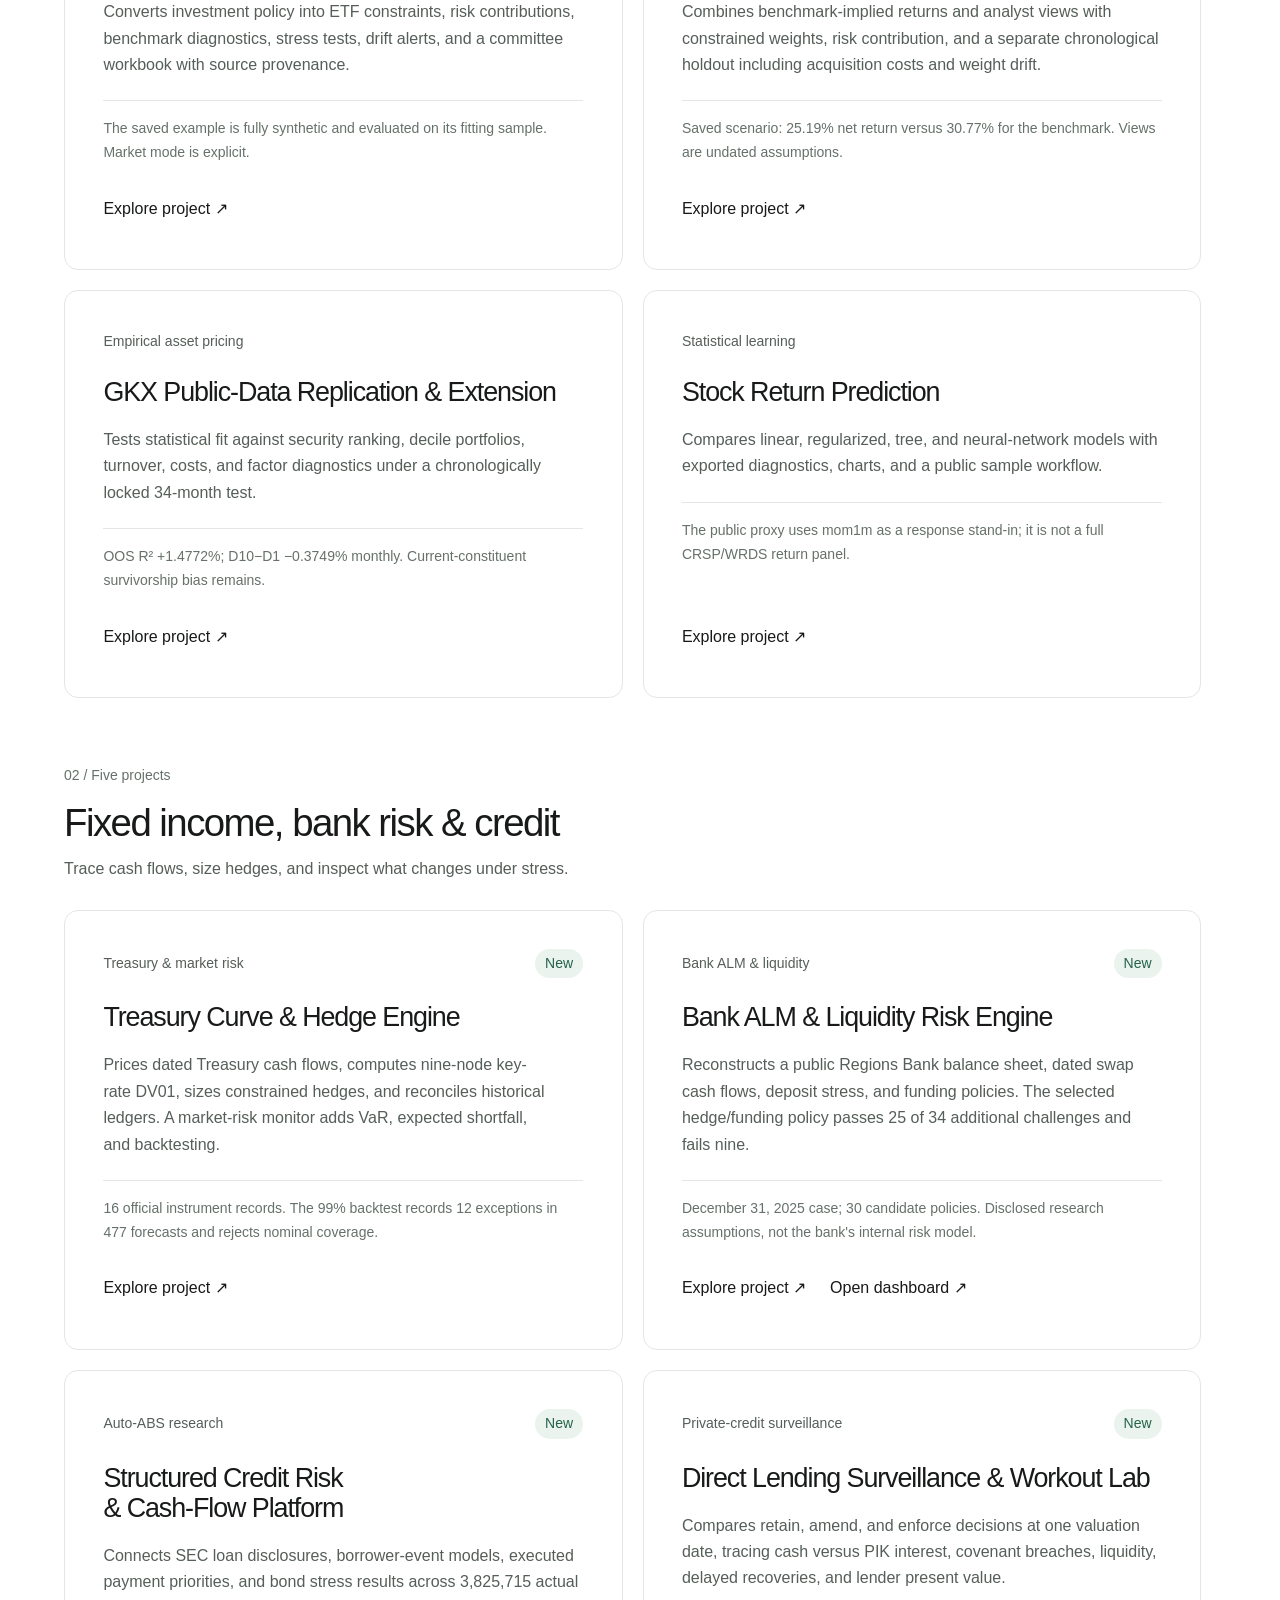
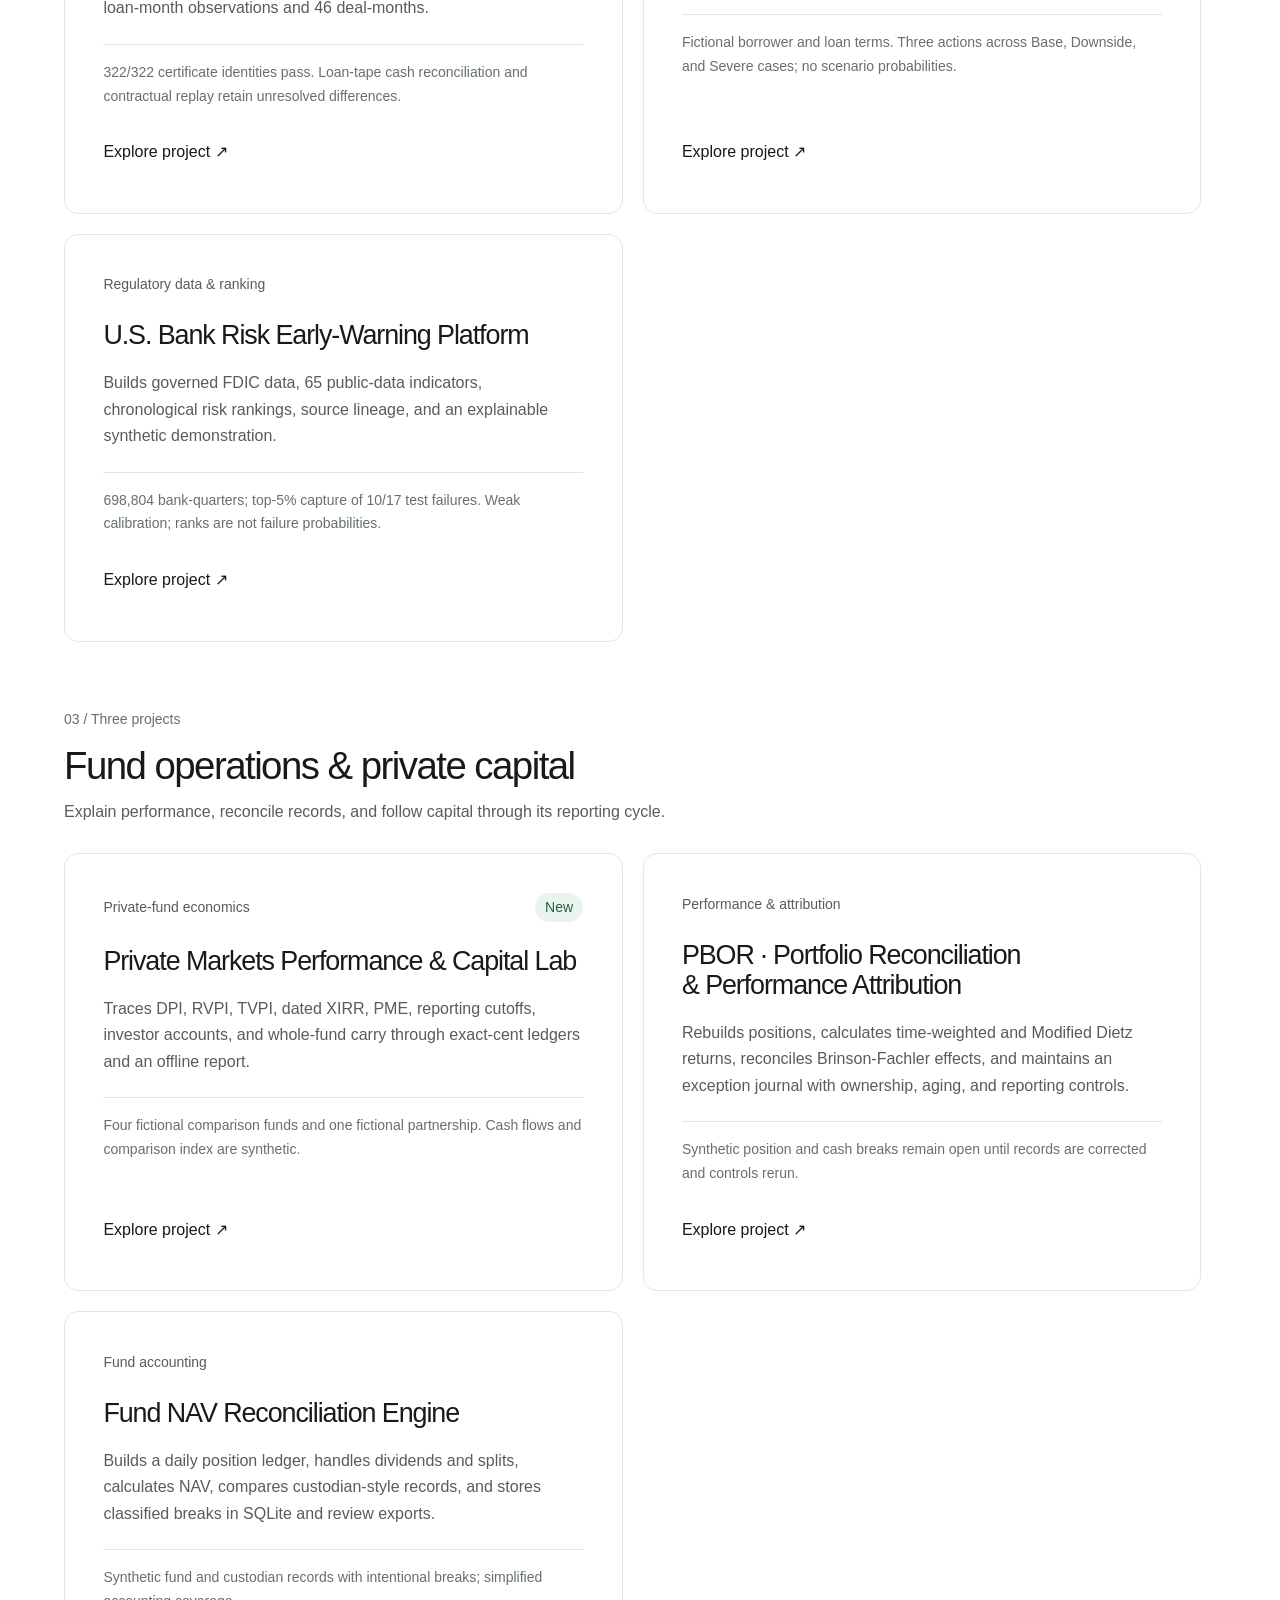
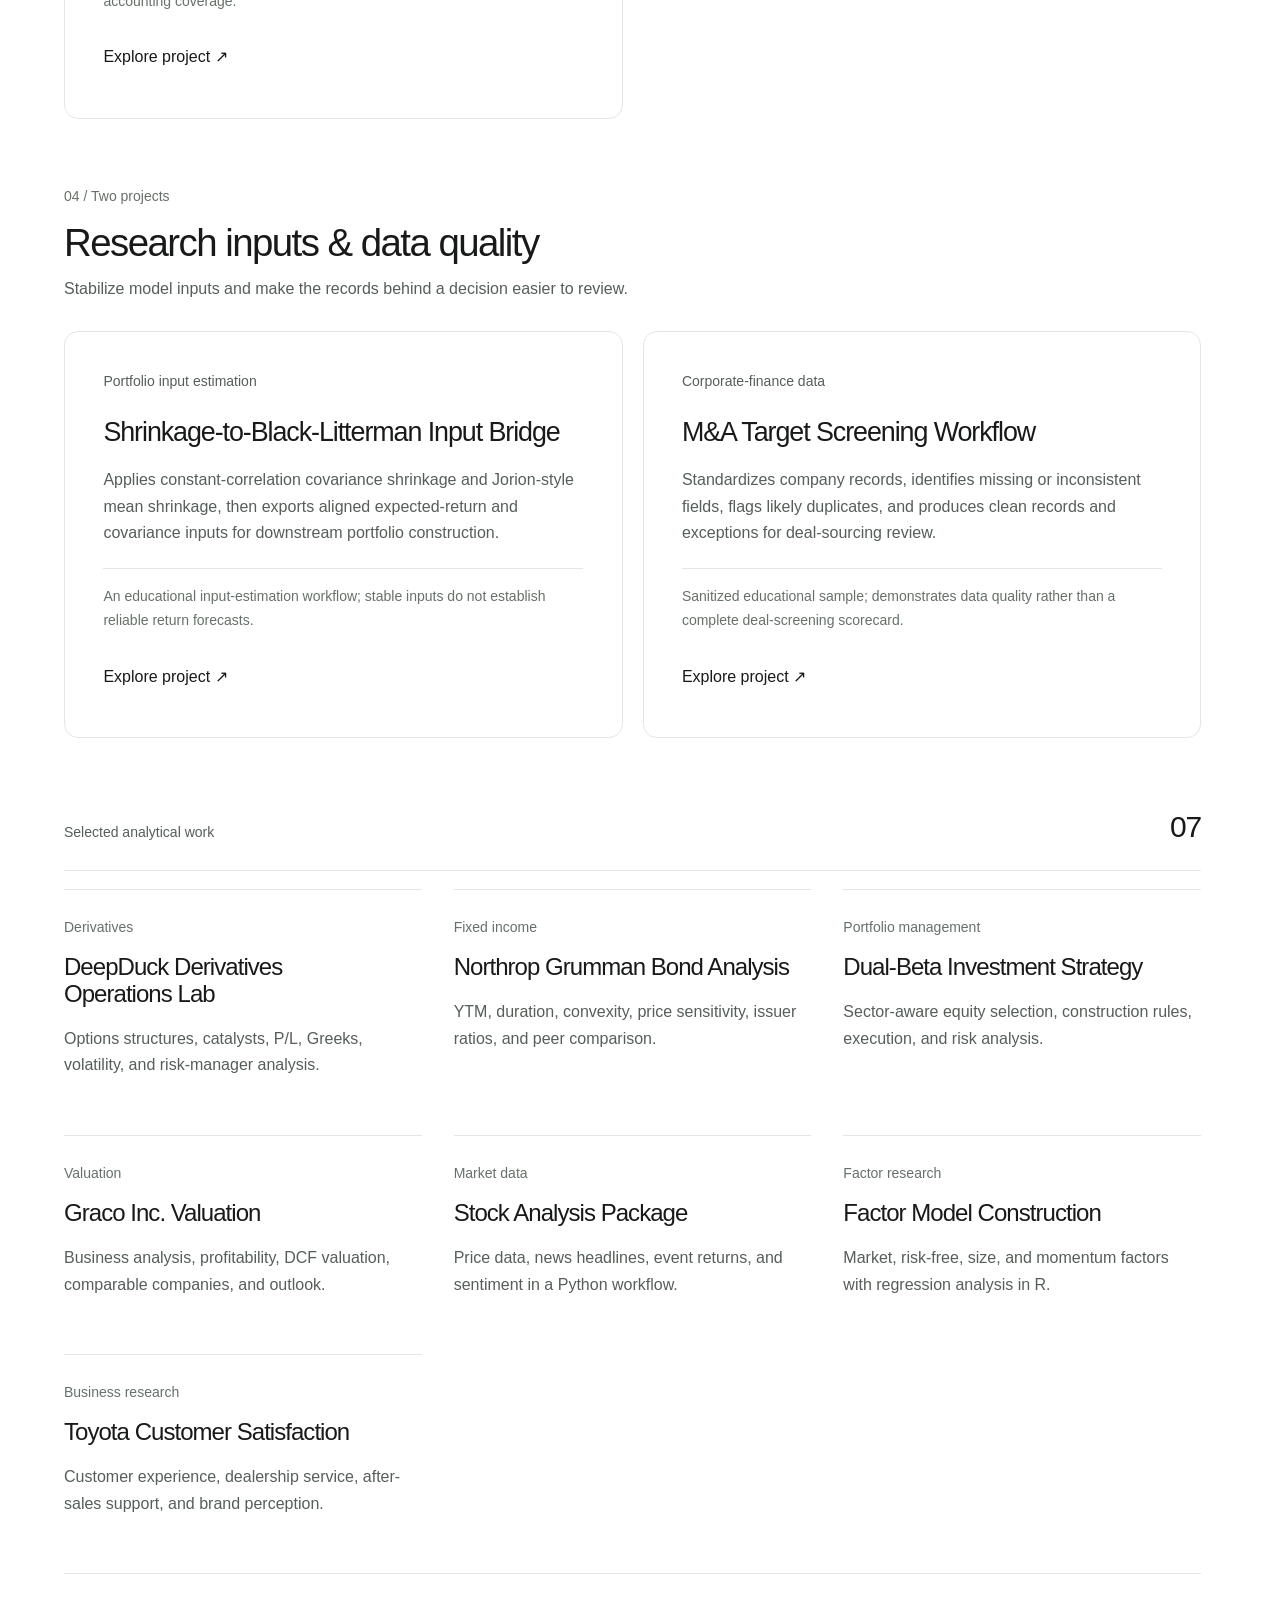
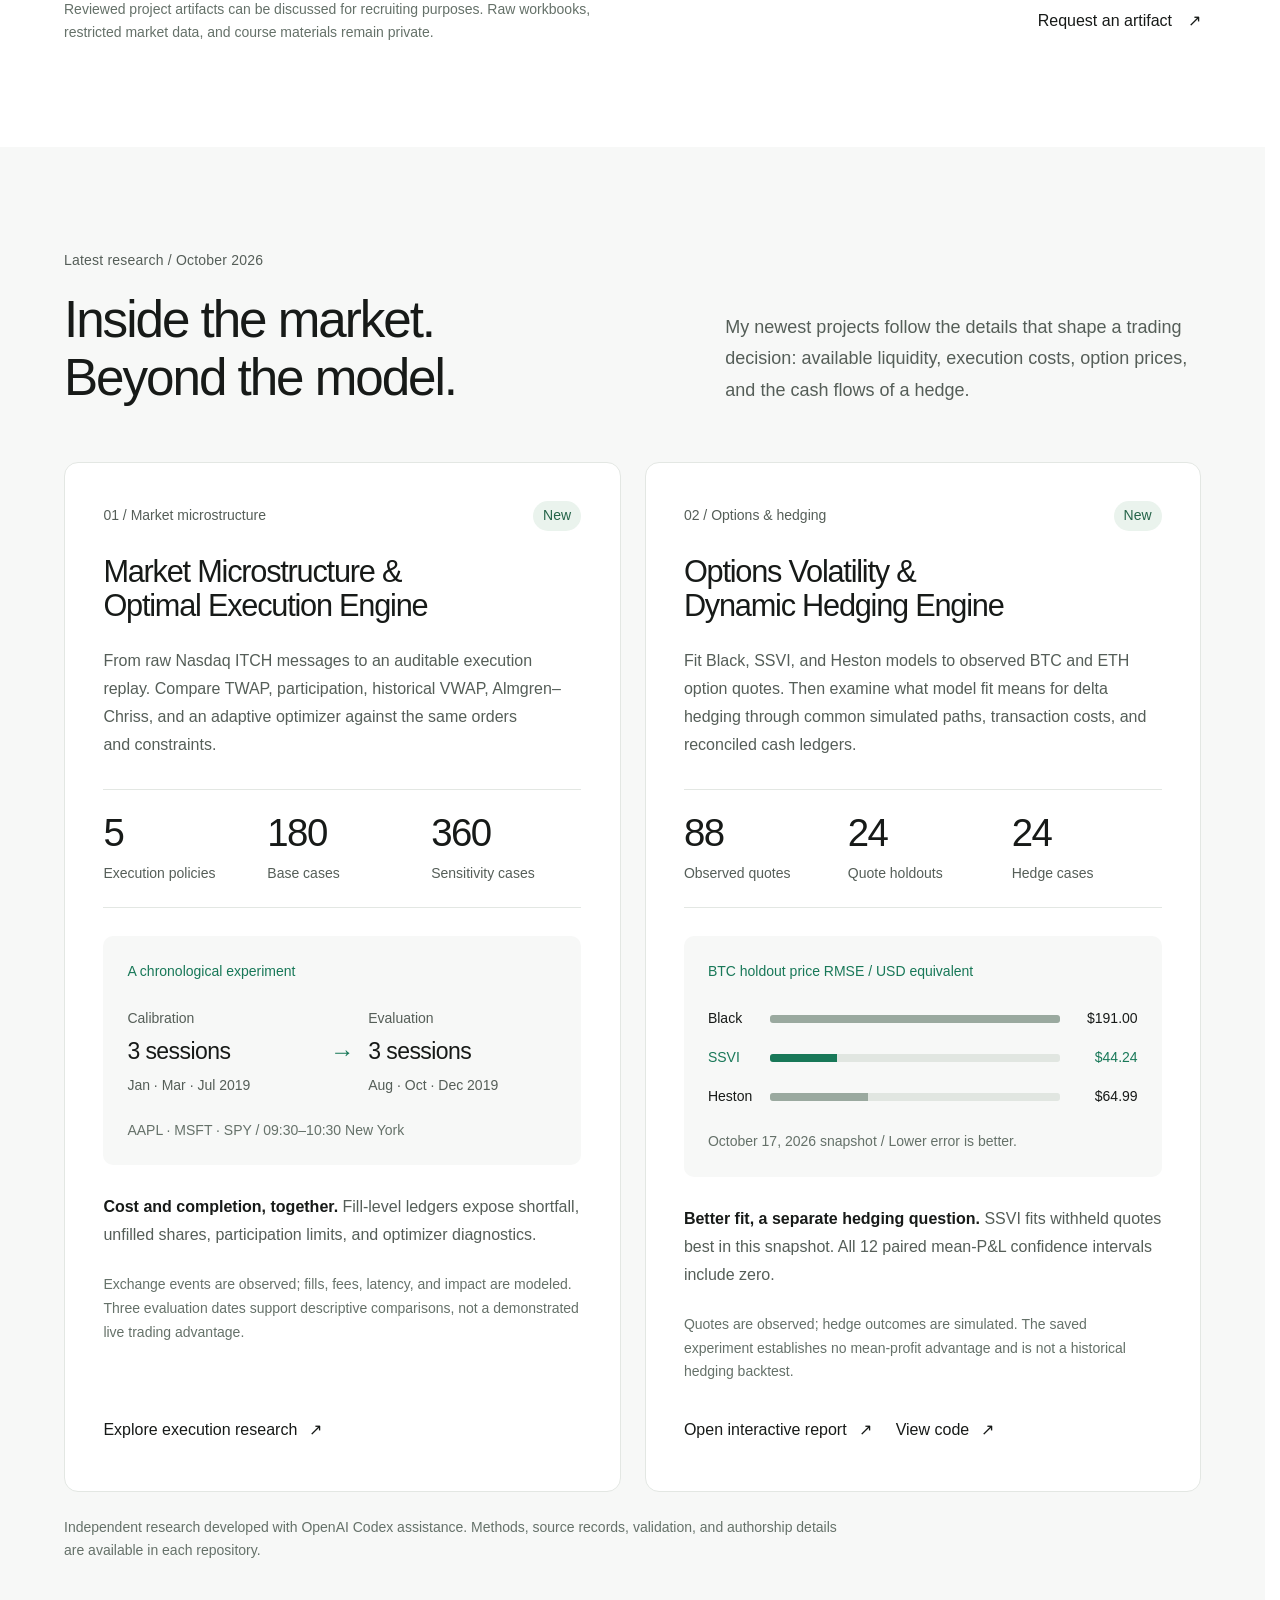
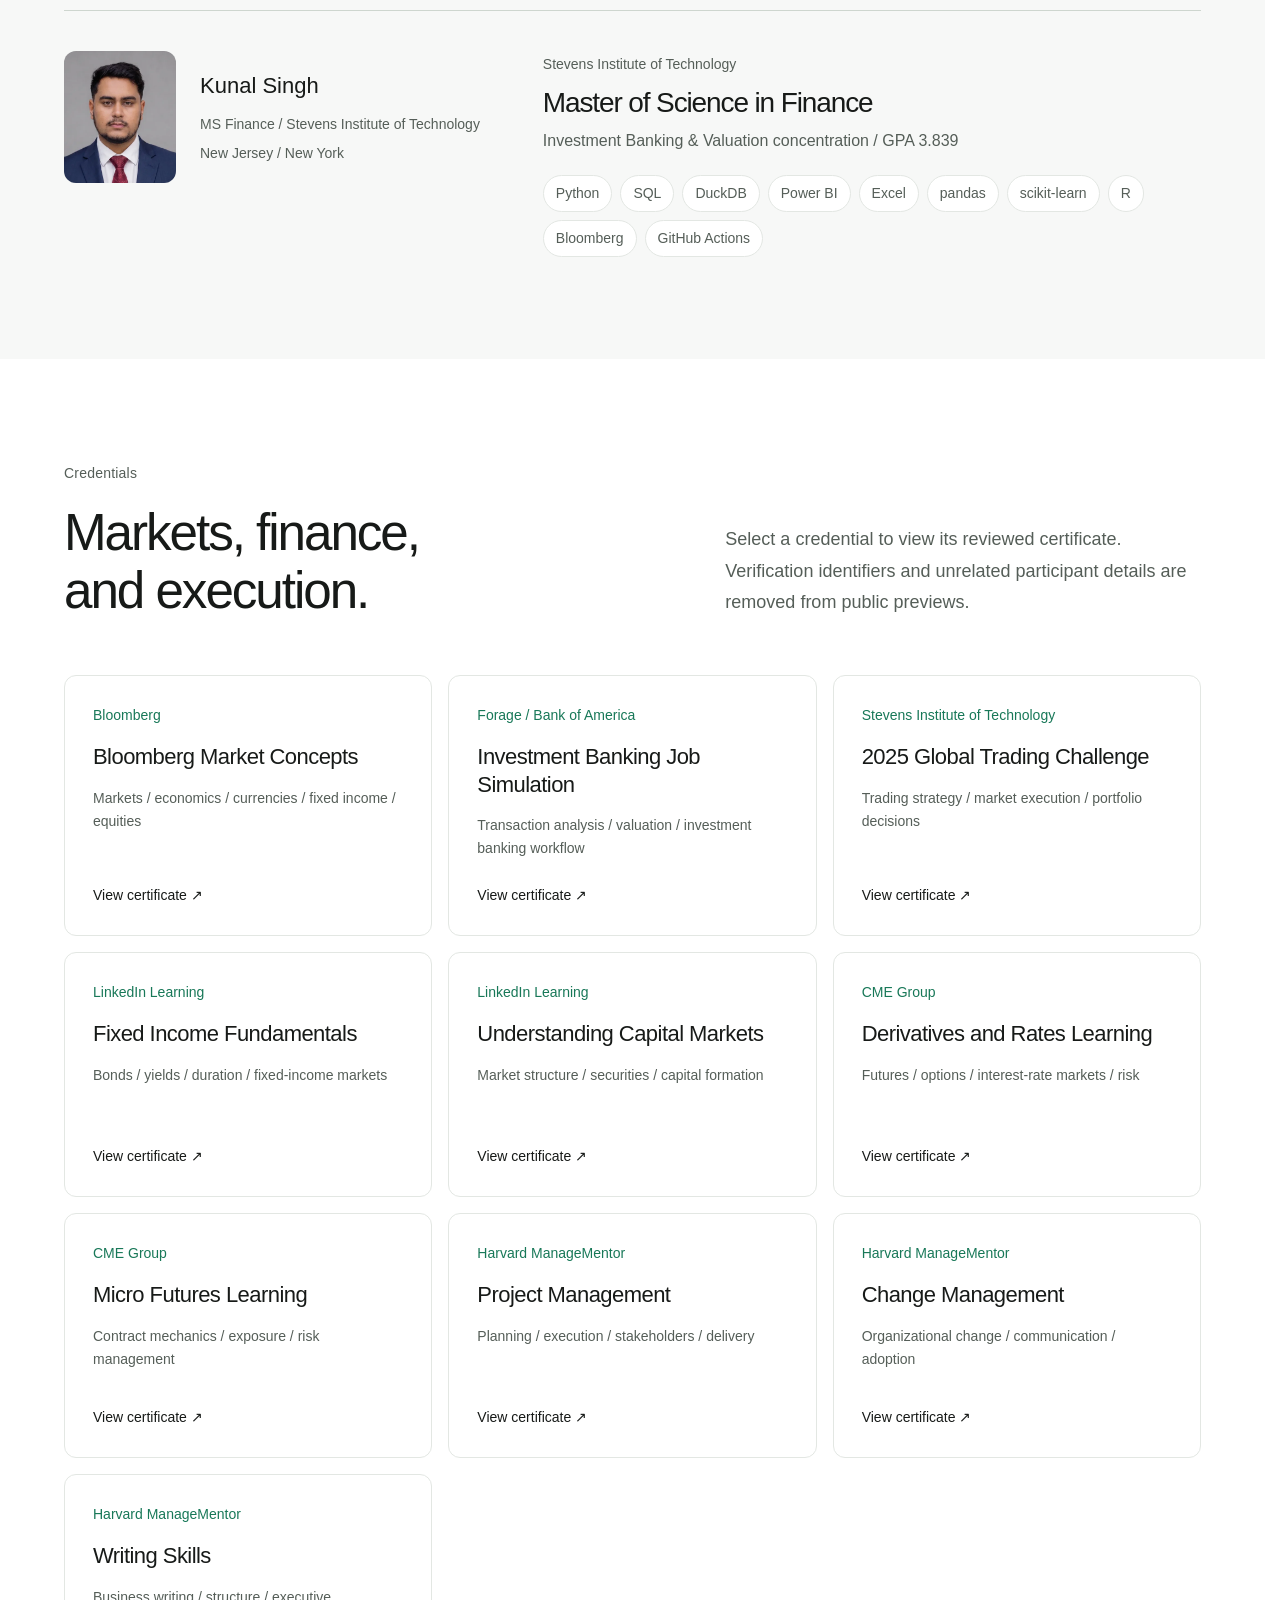
==== commit da50ebae: "Refresh portfolio with a white theme and lighter motion" ====
--- a/index.html
+++ b/index.html
@@ -3,7 +3,7 @@
   <head>
     <meta charset="utf-8">
     <meta name="viewport" content="width=device-width, initial-scale=1">
-    <meta name="theme-color" content="#05070a">
+    <meta name="theme-color" content="#ffffff">
     <meta
       name="description"
       content="Kunal Singh's investment research portfolio: 18 public projects spanning equities, execution, derivatives, fixed income, credit, portfolio construction, and fund operations."
@@ -57,14 +57,12 @@
   </head>
   <body>
     <a class="skip-link" href="#main">Skip to content</a>
-    <canvas class="ambient-canvas" id="ambient-canvas" aria-hidden="true"></canvas>
-    <div class="ambient-wash" aria-hidden="true"></div>
     <div class="scroll-progress" aria-hidden="true"><span></span></div>
 
     <header class="site-header">
       <a class="wordmark" href="#top" aria-label="Kunal Singh home">
-        <span class="wordmark-name">KUNAL SINGH</span>
-        <span class="wordmark-role">INVESTMENT / RESEARCH / RISK</span>
+        <span class="wordmark-name">Kunal Singh</span>
+        <span class="wordmark-role">Investment / research / risk</span>
       </a>
 
       <nav class="desktop-nav" aria-label="Primary navigation">
@@ -142,18 +140,18 @@
             </div>
             <div class="hero-book-return">
               <span>Period return</span>
-              <strong><span data-count-to="162.09" data-count-decimals="2">162.09</span>%</strong>
+              <strong>162.09%</strong>
               <small>June 2025 — June 2026</small>
             </div>
             <svg class="hero-book-chart" viewBox="0 0 520 178" aria-hidden="true" focusable="false">
               <defs>
                 <linearGradient id="hero-book-fill" x1="0" y1="0" x2="0" y2="1">
-                  <stop offset="0%" stop-color="#79c9ff" stop-opacity="0.28"></stop>
-                  <stop offset="100%" stop-color="#79c9ff" stop-opacity="0"></stop>
+                  <stop offset="0%" stop-color="#187858" stop-opacity="0.18"></stop>
+                  <stop offset="100%" stop-color="#187858" stop-opacity="0"></stop>
                 </linearGradient>
                 <linearGradient id="hero-book-line" x1="0" y1="0" x2="1" y2="0">
-                  <stop offset="0%" stop-color="#79c9ff"></stop>
-                  <stop offset="100%" stop-color="#d7a85b"></stop>
+                  <stop offset="0%" stop-color="#187858"></stop>
+                  <stop offset="100%" stop-color="#406559"></stop>
                 </linearGradient>
               </defs>
               <path class="hero-book-grid" d="M8 35H512 M8 89H512 M8 143H512"></path>
@@ -236,19 +234,19 @@
 
         <div class="section-shell proof-grid" aria-label="Selected project scale">
           <article data-reveal>
-            <strong data-count-to="698804" data-count-grouping>698,804</strong>
+            <strong>698,804</strong>
             <span>governed bank-quarter rows</span>
           </article>
           <article data-reveal>
-            <strong data-count-to="65">65</strong>
+            <strong>65</strong>
             <span>public-data risk indicators</span>
           </article>
           <article data-reveal>
-            <strong><span data-count-to="3.83" data-count-decimals="2">3.83</span>M</strong>
+            <strong>3.83M</strong>
             <span>actual auto-ABS loan-month observations</span>
           </article>
           <article data-reveal>
-            <strong data-count-to="18">18</strong>
+            <strong>18</strong>
             <span>public research &amp; analytics projects</span>
           </article>
         </div>
@@ -492,15 +490,15 @@
                 <article><span>Beginning NAV</span><strong>$1.07M</strong></article>
                 <article><span>Ending NAV</span><strong>$2.81M</strong></article>
                 <article><span>NAV change</span><strong>$1.74M</strong></article>
-                <article><span>Reported period return</span><strong><span data-count-to="162.09" data-count-decimals="2">162.09</span>%</strong></article>
+                <article><span>Reported period return</span><strong>162.09%</strong></article>
               </div>
               <div class="performance-chart" aria-hidden="true">
                 <div class="chart-labels"><span>Jun 2025</span><span>Dec 2025</span><span>Jun 2026</span></div>
                 <svg viewBox="0 0 760 280">
                   <defs>
                     <linearGradient id="portfolio-gradient" x1="0" x2="1">
-                      <stop offset="0%" stop-color="#79c9ff"></stop>
-                      <stop offset="100%" stop-color="#d7a85b"></stop>
+                      <stop offset="0%" stop-color="#187858"></stop>
+                      <stop offset="100%" stop-color="#406559"></stop>
                     </linearGradient>
                   </defs>
                   <path class="portfolio-grid" d="M25 50H735 M25 125H735 M25 200H735 M25 250H735"></path>
@@ -978,6 +976,7 @@
               <span>Harvard ManageMentor</span><strong>Writing Skills</strong><small>Business writing / structure / executive communication</small><em>View certificate ↗</em>
             </button>
           </div>
+          <noscript><p class="credential-fallback">For certificate previews, <a href="mailto:ks0000477@gmail.com?subject=Credential%20Verification">email Kunal for verification details ↗</a>.</p></noscript>
         </div>
       </section>
 
@@ -1012,7 +1011,7 @@
           <span aria-hidden="true">×</span>
         </button>
         <div class="credential-preview">
-          <img id="credential-dialog-image" src="" alt="">
+          <img id="credential-dialog-image" alt="">
         </div>
         <div class="credential-dialog-copy">
           <p class="eyebrow" id="credential-dialog-issuer"></p>
--- a/styles.css
+++ b/styles.css
@@ -1,5887 +1,648 @@
+/* One light theme, shared by the portfolio and 404 page. */
 :root {
-  color-scheme: dark;
-  --black: #05070a;
-  --ink: #0a0e13;
-  --panel: #101720;
-  --panel-light: #151e29;
-  --white: #f5f7fa;
-  --muted: #a8b0ba;
-  --faint: #707b88;
-  --line: rgba(255, 255, 255, 0.14);
-  --line-strong: rgba(255, 255, 255, 0.26);
-  --blue: #79c9ff;
-  --blue-soft: rgba(121, 201, 255, 0.16);
-  --gold: #d7a85b;
-  --gold-soft: rgba(215, 168, 91, 0.16);
-  --green: #8ee3b0;
-  --red: #ff8b8b;
+  color-scheme: light;
+  --paper: #ffffff;
+  --surface: #f7f8f7;
+  --surface-warm: #f7f6f2;
+  --ink: #171a18;
+  --muted: #555e58;
+  --faint: #657169;
+  --line: #e3e7e3;
+  --line-strong: #ced6cf;
+  --accent: #187858;
+  --accent-soft: #eaf3ed;
+  --negative: #a84538;
   --header-height: 84px;
-  --page-pad: clamp(24px, 5vw, 80px);
-  --section-gap: clamp(100px, 13vw, 190px);
+  --page-pad: clamp(22px, 5vw, 76px);
   --max-width: 1440px;
-  --scroll-progress: 0%;
-  --hero-offset: 0px;
-  --hero-shift-x: 0px;
-  --hero-shift-y: 0px;
-  --signal-shift-x: 0px;
-  --signal-shift-y: 0px;
-  --section-progress: 0.5;
-  --section-shift: 0px;
-  --ease: cubic-bezier(0.2, 0.8, 0.2, 1);
-  --radius: 18px;
-}
-
-* {
-  box-sizing: border-box;
-}
-
+  --section-gap: clamp(80px, 8vw, 120px);
+  --ease: cubic-bezier(0.22, 1, 0.36, 1);
+  --scroll-progress: 0;
+}
+
+* { box-sizing: border-box; }
 html {
-  overflow-x: clip;
   scroll-behavior: smooth;
   scroll-padding-top: calc(var(--header-height) + 24px);
-  background: var(--black);
-}
-
+  background: var(--paper);
+  scrollbar-gutter: stable;
+  -webkit-text-size-adjust: 100%;
+}
 body {
   margin: 0;
-  overflow-x: hidden;
-  background:
-    radial-gradient(circle at 80% 8%, rgba(121, 201, 255, 0.06), transparent 28rem),
-    var(--black);
-  color: var(--white);
-  font-family: -apple-system, BlinkMacSystemFont, "SF Pro Display", "Segoe UI", sans-serif;
-  font-size: 16px;
-  line-height: 1.6;
+  background: var(--paper);
+  color: var(--ink);
+  font: 400 16px/1.65 -apple-system, BlinkMacSystemFont, "Segoe UI", sans-serif;
   -webkit-font-smoothing: antialiased;
-  text-rendering: optimizeLegibility;
-}
-
-body.menu-open,
-body.dialog-open {
-  overflow: hidden;
-}
-
-a {
-  color: inherit;
-  text-decoration: none;
-}
-
-button,
-input,
-textarea,
-select {
-  color: inherit;
-  font: inherit;
-}
-
-button {
-  border: 0;
-}
-
-img,
-svg {
-  display: block;
-  max-width: 100%;
-}
-
-h1,
-h2,
-h3,
-p,
-dl,
-dd {
-  margin-top: 0;
-}
-
-h1,
-h2,
-h3 {
+}
+body.menu-open, body.dialog-open { overflow: hidden; }
+a { color: inherit; text-decoration: none; }
+button, input, textarea, select { font: inherit; color: inherit; }
+button { cursor: pointer; }
+img, svg { display: block; max-width: 100%; }
+img { height: auto; }
+h1, h2, h3, h4, p, dl, dd, figure { margin: 0; }
+h1, h2, h3, h4 {
+  font-weight: 500;
+  letter-spacing: -0.04em;
+  line-height: 1.12;
   text-wrap: balance;
 }
-
-p {
-  text-wrap: pretty;
-}
-
-:focus-visible {
-  outline: 3px solid var(--blue);
-  outline-offset: 5px;
-}
-
+h2 { font-size: clamp(2.3rem, 4vw, 3.8rem); }
+h3 { font-size: clamp(1.65rem, 2.4vw, 2.25rem); }
+p { text-wrap: pretty; }
+::selection { background: #d9ecdf; color: var(--ink); }
+:focus-visible { outline: 3px solid var(--accent); outline-offset: 5px; }
+[tabindex="-1"]:focus:not(:focus-visible) { outline: none; }
 .skip-link {
   position: fixed;
+  z-index: 300;
   top: 12px;
   left: 12px;
-  z-index: 300;
-  min-height: 48px;
-  padding: 12px 18px;
+  padding: 12px 20px;
+  border-radius: 6px;
+  background: var(--ink);
+  color: white;
   transform: translateY(-160%);
-  background: var(--white);
-  color: var(--black);
+}
+.skip-link:focus { transform: translateY(0); }
+.section-shell {
+  width: min(var(--max-width), 100%);
+  margin-inline: auto;
+  padding-inline: var(--page-pad);
+}
+main > section:not(.hero) { padding-block: var(--section-gap); }
+.eyebrow {
+  margin-bottom: 20px;
+  color: var(--muted);
   font-size: 14px;
-  font-weight: 800;
-}
-
-.skip-link:focus {
-  transform: translateY(0);
-}
-
+  font-weight: 500;
+  letter-spacing: 0.015em;
+  line-height: 1.6;
+}
 .scroll-progress {
   position: fixed;
-  top: 0;
-  left: 0;
   z-index: 250;
-  width: 100%;
+  inset: 0 0 auto;
   height: 2px;
-  background: rgba(255, 255, 255, 0.08);
-}
-
+  pointer-events: none;
+}
 .scroll-progress span {
   display: block;
-  width: var(--scroll-progress);
+  width: 100%;
   height: 100%;
-  background: linear-gradient(90deg, var(--blue), var(--white), var(--gold));
-}
-
-.chapter-rail {
+  background: var(--accent);
+  transform: scaleX(var(--scroll-progress));
+  transform-origin: left;
+}
+.site-header, .error-header {
   position: fixed;
-  top: 50%;
-  right: 26px;
-  z-index: 180;
-  display: grid;
-  width: 24px;
-  justify-items: center;
-  gap: 12px;
-  transform: translateY(-50%);
-  color: rgba(245, 247, 250, 0.74);
-  mix-blend-mode: difference;
-  pointer-events: none;
-}
-
-.chapter-rail-index,
-.chapter-rail-label {
-  font-size: 12px;
-  font-weight: 780;
-  letter-spacing: 0.16em;
-  text-transform: uppercase;
-  writing-mode: vertical-rl;
-}
-
-.chapter-rail-line {
-  position: relative;
-  width: 1px;
-  height: 88px;
-  overflow: hidden;
-  background: rgba(255, 255, 255, 0.2);
-}
-
-.chapter-rail-line i {
-  position: absolute;
-  top: 0;
-  left: 0;
-  width: 100%;
-  height: var(--scroll-progress);
-  background: currentcolor;
-}
-
-html:not(.js) .chapter-rail {
-  display: none;
-}
-
-@media (max-width: 1180px) {
-  .chapter-rail {
-    display: none;
-  }
-}
-
-.section-shell {
-  position: relative;
-  z-index: 2;
-  width: min(var(--max-width), 100%);
-  margin: 0 auto;
-  padding-inline: var(--page-pad);
-}
-
-.eyebrow {
-  margin-bottom: 18px;
-  color: var(--blue);
-  font-size: 13px;
-  font-weight: 800;
-  letter-spacing: 0.15em;
-  line-height: 1.3;
-  text-transform: uppercase;
-}
-
-h1 {
-  max-width: 1120px;
-  margin-bottom: 30px;
-  font-size: clamp(3.5rem, 7.7vw, 7.8rem);
-  font-weight: 760;
-  letter-spacing: -0.068em;
-  line-height: 0.91;
-}
-
-h2 {
-  margin-bottom: 28px;
-  font-size: clamp(2.75rem, 6vw, 6.2rem);
-  font-weight: 730;
-  letter-spacing: -0.062em;
-  line-height: 0.94;
-}
-
-h3 {
-  letter-spacing: -0.035em;
-  line-height: 1.08;
-}
-
-.button {
-  display: inline-flex;
-  min-height: 52px;
+  z-index: 100;
+  inset: 0 0 auto;
+  display: flex;
+  min-height: var(--header-height);
   align-items: center;
   justify-content: space-between;
-  gap: 24px;
-  padding: 15px 20px;
-  border: 1px solid var(--line-strong);
-  border-radius: 999px;
-  font-size: 14px;
-  font-weight: 800;
-  letter-spacing: 0.04em;
-  transition:
-    transform 240ms var(--ease),
-    background-color 240ms var(--ease),
-    border-color 240ms var(--ease),
-    color 240ms var(--ease);
-}
-
-.button:hover,
-.button:focus-visible {
-  transform: translateY(-2px);
-}
-
-.button-primary {
-  border-color: var(--white);
-  background: var(--white);
-  color: var(--black);
-}
-
-.button-primary:hover,
-.button-primary:focus-visible {
-  background: var(--blue);
-  border-color: var(--blue);
-}
-
-.button-light {
-  border-color: var(--white);
-  background: var(--white);
-  color: var(--black);
-}
-
-.text-link,
-.project-link,
-.feature-card > a,
-.artifact-note a,
-.contact-actions > a:not(.button) {
-  display: inline-flex;
-  min-height: 48px;
-  align-items: center;
-  gap: 10px;
-  border-bottom: 1px solid rgba(255, 255, 255, 0.42);
-  font-size: 14px;
-  font-weight: 800;
-  letter-spacing: 0.04em;
-  transition:
-    color 220ms var(--ease),
-    border-color 220ms var(--ease);
-}
-
-.text-link:hover,
-.text-link:focus-visible,
-.project-link:hover,
-.project-link:focus-visible,
-.feature-card > a:hover,
-.feature-card > a:focus-visible,
-.artifact-note a:hover,
-.artifact-note a:focus-visible,
-.contact-actions > a:not(.button):hover,
-.contact-actions > a:not(.button):focus-visible {
-  border-color: var(--blue);
-  color: var(--blue);
-}
-
-.js [data-reveal] {
-  transform: translate3d(0, 34px, 0);
-  opacity: 0;
-  transition:
-    transform 760ms var(--ease),
-    opacity 650ms ease;
-}
-
-.js [data-reveal].is-visible {
-  transform: translate3d(0, 0, 0);
-  opacity: 1;
-}
-
-.repository-grid [data-reveal]:nth-child(3n + 2),
-.credentials-grid [data-reveal]:nth-child(3n + 2),
-.analytical-grid [data-reveal]:nth-child(3n + 2) {
-  transition-delay: 70ms;
-}
-
-.repository-grid [data-reveal]:nth-child(3n),
-.credentials-grid [data-reveal]:nth-child(3n),
-.analytical-grid [data-reveal]:nth-child(3n) {
-  transition-delay: 140ms;
-}
-
-/* Header */
-
-.site-header {
-  position: fixed;
-  top: 0;
-  left: 0;
-  z-index: 200;
-  display: flex;
-  width: 100%;
-  height: var(--header-height);
-  align-items: center;
-  justify-content: space-between;
-  padding-inline: var(--page-pad);
+  gap: 32px;
+  padding: 12px var(--page-pad);
   border-bottom: 1px solid transparent;
-  transition:
-    height 240ms var(--ease),
-    background-color 240ms var(--ease),
-    border-color 240ms var(--ease),
-    backdrop-filter 240ms var(--ease);
-}
-
-.site-header.is-scrolled {
-  height: 68px;
-  border-color: rgba(255, 255, 255, 0.1);
-  background: rgba(5, 7, 10, 0.78);
-  backdrop-filter: blur(22px) saturate(150%);
-}
-
-.wordmark {
-  position: relative;
-  z-index: 2;
-  display: grid;
-  gap: 2px;
-}
-
-.wordmark-name {
-  font-size: 16px;
-  font-weight: 850;
-  letter-spacing: -0.025em;
-  line-height: 1.1;
-}
-
-.wordmark-role {
-  color: rgba(255, 255, 255, 0.58);
-  font-size: 12px;
-  font-weight: 700;
-  letter-spacing: 0.12em;
-  line-height: 1.2;
-}
-
-.desktop-nav {
-  display: flex;
-  align-items: center;
-  gap: clamp(18px, 2.3vw, 38px);
-}
-
+  background: rgba(255, 255, 255, 0.98);
+}
+.site-header.is-scrolled { border-bottom-color: var(--line); }
+.wordmark { flex-shrink: 0; }
+.wordmark-name { display: block; font-size: 22px; font-weight: 600; letter-spacing: -0.04em; }
+.wordmark-role { display: block; color: var(--muted); font-size: 14px; line-height: 1.4; }
+.desktop-nav { display: flex; align-items: center; gap: clamp(16px, 2vw, 32px); }
 .desktop-nav a {
-  position: relative;
   display: inline-flex;
   min-height: 44px;
   align-items: center;
+  color: var(--muted);
   font-size: 14px;
-  font-weight: 720;
-}
-
-.desktop-nav a::after {
-  position: absolute;
-  right: 0;
-  bottom: 7px;
-  left: 0;
-  height: 1px;
-  transform: scaleX(0);
-  transform-origin: left;
-  background: var(--blue);
-  content: "";
-  transition: transform 220ms var(--ease);
-}
-
-.desktop-nav a:hover::after,
-.desktop-nav a:focus-visible::after,
-.desktop-nav a.is-active::after {
-  transform: scaleX(1);
-}
-
+  white-space: nowrap;
+  transition: color 180ms ease;
+}
+.desktop-nav a:hover, .desktop-nav a.is-active { color: var(--ink); }
+.desktop-nav a.is-active:not(:last-child) { text-decoration: underline; text-underline-offset: 8px; }
+.desktop-nav a:last-child {
+  padding: 8px 22px;
+  border-radius: 100px;
+  background: var(--ink);
+  color: white;
+}
+.desktop-nav a:last-child:hover { background: #363f38; }
 .menu-button {
+  display: none;
   position: relative;
-  z-index: 3;
-  display: none;
   width: 48px;
   height: 48px;
-  padding: 11px 8px;
-  background: transparent;
-  cursor: pointer;
-}
-
-.menu-button span {
-  display: block;
-  width: 100%;
-  height: 1px;
-  margin: 7px 0;
-  background: var(--white);
-  transition:
-    transform 220ms var(--ease),
-    opacity 180ms ease;
-}
-
-.menu-button[aria-expanded="true"] span:nth-child(1) {
-  transform: translateY(8px) rotate(45deg);
-}
-
-.menu-button[aria-expanded="true"] span:nth-child(2) {
-  opacity: 0;
-}
-
-.menu-button[aria-expanded="true"] span:nth-child(3) {
-  transform: translateY(-8px) rotate(-45deg);
-}
-
-.mobile-nav {
-  position: fixed;
-  inset: 0;
-  display: grid;
-  visibility: hidden;
-  align-content: center;
-  gap: 6px;
-  padding: 110px var(--page-pad) 48px;
-  transform: translateY(-14px);
-  opacity: 0;
-  background:
-    radial-gradient(circle at 78% 18%, rgba(121, 201, 255, 0.12), transparent 28rem),
-    rgba(5, 7, 10, 0.985);
-  transition:
-    opacity 240ms ease,
-    transform 280ms var(--ease),
-    visibility 240ms;
-}
-
-.mobile-nav.is-open {
-  visibility: visible;
-  transform: translateY(0);
-  opacity: 1;
-}
-
-.mobile-nav a {
-  display: flex;
-  min-height: 68px;
-  align-items: center;
-  border-bottom: 1px solid var(--line);
-  font-size: clamp(1.8rem, 8vw, 3rem);
-  font-weight: 680;
-  letter-spacing: -0.04em;
-}
-
-/* Hero */
-
-.hero {
-  position: relative;
-  min-height: max(760px, 100svh);
-  overflow: hidden;
-  isolation: isolate;
-  background: #020304;
-}
-
-.hero-picture,
-.hero-picture img {
-  position: absolute;
-  inset: -2%;
-  width: 104%;
-  height: 104%;
-}
-
-.hero-picture {
-  z-index: -3;
-  transform: translate3d(0, var(--hero-offset), 0) scale(1.035);
-  will-change: transform;
-}
-
-.hero-picture img {
-  object-fit: cover;
-  object-position: center;
-  transform: translate3d(var(--hero-shift-x), var(--hero-shift-y), 0) scale(1.035);
-  transform-origin: 62% 46%;
-  transition: transform 720ms var(--ease);
-  will-change: transform;
-}
-
-.hero-overlay {
-  position: absolute;
-  inset: 0;
-  z-index: -2;
-  background:
-    linear-gradient(90deg, rgba(2, 3, 4, 0.94) 0%, rgba(2, 3, 4, 0.69) 51%, rgba(2, 3, 4, 0.2) 78%),
-    linear-gradient(0deg, #05070a 0%, transparent 31%, rgba(0, 0, 0, 0.14) 100%);
-}
-
-.hero-overlay::after {
-  position: absolute;
-  inset: 0;
-  background:
-    linear-gradient(rgba(255, 255, 255, 0.025) 1px, transparent 1px),
-    linear-gradient(90deg, rgba(255, 255, 255, 0.025) 1px, transparent 1px);
-  background-size: 72px 72px;
-  content: "";
-  mask-image: linear-gradient(to right, black, transparent 74%);
-}
-
-.hero-signal-field {
-  position: absolute;
-  top: clamp(150px, 18vh, 220px);
-  right: clamp(28px, 5vw, 84px);
-  z-index: -1;
-  width: min(35vw, 540px);
-  height: min(46vh, 430px);
-  border-top: 1px solid rgba(121, 201, 255, 0.25);
-  border-right: 1px solid rgba(255, 255, 255, 0.13);
-  background:
-    linear-gradient(rgba(255, 255, 255, 0.035) 1px, transparent 1px),
-    linear-gradient(90deg, rgba(255, 255, 255, 0.035) 1px, transparent 1px);
-  background-size: 58px 58px;
-  mask-image: linear-gradient(135deg, transparent 2%, black 28%, black 78%, transparent 100%);
-  opacity: 0.44;
-  transform: translate3d(var(--signal-shift-x), var(--signal-shift-y), 0) rotate(-4deg);
-  transform-origin: center;
-  transition:
-    transform 820ms var(--ease),
-    opacity 480ms var(--ease);
-  will-change: transform;
-}
-
-.hero-signal-field::before,
-.hero-signal-field::after,
-.hero-signal-field span {
-  position: absolute;
-  content: "";
-}
-
-.hero-signal-field::before {
-  top: 56%;
-  left: 5%;
-  width: 88%;
-  height: 1px;
-  background: linear-gradient(90deg, transparent, rgba(121, 201, 255, 0.72), transparent);
-  box-shadow: 0 0 24px rgba(121, 201, 255, 0.18);
-  transform: rotate(-13deg);
-}
-
-.hero-signal-field::after {
-  top: 30%;
-  right: 19%;
-  width: 9px;
-  height: 9px;
-  border: 1px solid rgba(215, 168, 91, 0.86);
+  flex-shrink: 0;
+  padding: 12px;
+  border: 1px solid var(--line);
   border-radius: 50%;
-  background: rgba(215, 168, 91, 0.16);
-  box-shadow: 0 0 24px rgba(215, 168, 91, 0.52);
-}
-
-.hero-signal-field span:first-child {
-  top: 26%;
-  left: 14%;
-  width: 56%;
-  height: 1px;
-  background: linear-gradient(90deg, rgba(255, 255, 255, 0.08), rgba(255, 255, 255, 0.42));
-}
-
-.hero-signal-field span:last-child {
-  right: 31%;
-  bottom: 13%;
-  width: 1px;
-  height: 62%;
-  background: linear-gradient(transparent, rgba(121, 201, 255, 0.5), transparent);
-}
-
-.hero-layout {
-  display: grid;
-  min-height: max(760px, 100svh);
-  align-content: end;
-  gap: clamp(55px, 8vh, 90px);
-  padding-top: calc(var(--header-height) + 80px);
-  padding-bottom: clamp(72px, 9vh, 116px);
-}
-
-.hero-copy {
-  max-width: 1160px;
-}
-
-.hero-summary {
-  max-width: 690px;
-  margin-bottom: 36px;
-  color: rgba(245, 247, 250, 0.82);
-  font-size: clamp(1.1rem, 1.6vw, 1.38rem);
-  line-height: 1.55;
-}
-
-.hero h1 span {
-  display: block;
-}
-
-.hero-actions {
-  display: flex;
-  flex-wrap: wrap;
-  align-items: center;
-  gap: 26px;
-}
-
-.hero-capabilities {
-  display: grid;
-  grid-template-columns: repeat(3, minmax(0, 1fr));
-  border-top: 1px solid var(--line-strong);
-}
-
-.hero-capabilities article {
-  display: grid;
-  min-height: 92px;
-  grid-template-columns: auto 1fr;
-  align-items: center;
-  gap: 20px;
-  padding: 18px clamp(18px, 2.5vw, 36px);
-  border-right: 1px solid var(--line);
-  background: rgba(5, 7, 10, 0.28);
-  backdrop-filter: blur(10px);
-}
-
-.hero-capabilities article:first-child {
-  padding-left: 0;
-  background: transparent;
-  backdrop-filter: none;
-}
-
-.hero-capabilities article:last-child {
-  border-right: 0;
-}
-
-.hero-capabilities article > span {
-  color: var(--blue);
-  font-size: 12px;
-  font-weight: 800;
-}
-
-.hero-capabilities strong {
-  display: block;
-  margin-bottom: 2px;
-  font-size: 15px;
-}
-
-.hero-capabilities p {
-  margin-bottom: 0;
-  color: var(--muted);
-  font-size: 14px;
-  line-height: 1.4;
-}
-
-.scroll-cue {
-  position: absolute;
-  right: var(--page-pad);
-  bottom: 30px;
-  z-index: 3;
-  display: flex;
-  min-height: 48px;
-  align-items: center;
-  gap: 14px;
-  color: rgba(255, 255, 255, 0.65);
-  font-size: 12px;
-  font-weight: 800;
-  letter-spacing: 0.15em;
-  text-transform: uppercase;
-}
-
-.scroll-cue i {
-  position: relative;
-  width: 1px;
-  height: 40px;
-  background: rgba(255, 255, 255, 0.25);
-}
-
-.scroll-cue i::after {
-  position: absolute;
-  right: -2px;
-  bottom: 0;
-  width: 5px;
-  height: 5px;
-  border-right: 1px solid var(--white);
-  border-bottom: 1px solid var(--white);
-  transform: rotate(45deg);
-  content: "";
-}
-
-/* Overview */
-
-.overview-section {
-  padding-block: var(--section-gap);
-  background:
-    linear-gradient(rgba(255, 255, 255, 0.025) 1px, transparent 1px),
-    linear-gradient(90deg, rgba(255, 255, 255, 0.025) 1px, transparent 1px),
-    var(--black);
-  background-size: 68px 68px;
-}
-
-.overview-layout {
-  display: grid;
-  grid-template-columns: minmax(0, 0.9fr) minmax(360px, 0.6fr);
-  gap: clamp(50px, 9vw, 150px);
-  align-items: start;
-}
-
-.section-heading h2 {
-  max-width: 900px;
-  margin-bottom: 0;
-}
-
-.overview-copy {
-  padding-top: clamp(12px, 5vw, 82px);
-}
-
-.overview-copy > p {
-  margin-bottom: 34px;
-  color: var(--muted);
-  font-size: clamp(1.05rem, 1.4vw, 1.28rem);
-}
-
-.capability-pills,
-.tag-list,
-.systems-list {
-  display: flex;
-  flex-wrap: wrap;
-  gap: 9px;
-}
-
-.capability-pills span,
-.tag-list span,
-.systems-list span {
-  padding: 9px 12px;
-  border: 1px solid var(--line);
-  border-radius: 999px;
-  color: rgba(255, 255, 255, 0.78);
-  background: rgba(255, 255, 255, 0.025);
-  font-size: 13px;
-  font-weight: 700;
-}
-
-.proof-grid {
-  display: grid;
-  grid-template-columns: repeat(4, minmax(0, 1fr));
-  margin-top: clamp(76px, 10vw, 140px);
-  border-top: 1px solid var(--line-strong);
-  border-bottom: 1px solid var(--line);
-}
-
-.proof-grid article {
-  display: grid;
-  min-height: 180px;
-  align-content: center;
-  gap: 10px;
-  padding: 30px clamp(18px, 2.5vw, 38px);
-  border-right: 1px solid var(--line);
-}
-
-.proof-grid article:first-child {
-  padding-left: 0;
-}
-
-.proof-grid article:last-child {
-  border-right: 0;
-}
-
-.proof-grid strong {
-  font-size: clamp(2rem, 3.4vw, 3.8rem);
-  font-weight: 690;
-  letter-spacing: -0.055em;
-  line-height: 1;
-}
-
-.proof-grid span {
-  max-width: 180px;
-  color: var(--muted);
-  font-size: 14px;
-  line-height: 1.45;
-}
-
-/* Work */
-
-.work-section {
-  padding-block: var(--section-gap);
-  background:
-    radial-gradient(circle at 12% 35%, rgba(121, 201, 255, 0.07), transparent 30rem),
-    linear-gradient(180deg, var(--black), #070a0f 45%, var(--black));
-}
-
-.work-heading,
-.portfolio-heading,
-.index-heading,
-.credentials-heading {
-  display: grid;
-  grid-template-columns: minmax(0, 1fr) minmax(330px, 0.44fr);
-  gap: clamp(44px, 9vw, 150px);
-  align-items: end;
-  margin-bottom: clamp(55px, 8vw, 100px);
-}
-
-.work-heading h2,
-.portfolio-heading h2,
-.index-heading h2,
-.credentials-heading h2 {
-  max-width: 980px;
-  margin-bottom: 0;
-}
-
-.work-heading > p,
-.portfolio-heading > p,
-.index-heading > p,
-.credentials-heading > p {
-  margin-bottom: 10px;
-  color: var(--muted);
-  font-size: 17px;
-}
-
-.flagship {
-  position: relative;
-  display: grid;
-  min-height: 720px;
-  grid-template-columns: minmax(0, 0.95fr) minmax(420px, 0.85fr);
-  gap: clamp(35px, 6vw, 92px);
-  align-items: center;
-  margin-bottom: 38px;
-  overflow: hidden;
-  border: 1px solid var(--line);
-  border-radius: var(--radius);
-  padding: clamp(34px, 5vw, 78px);
-  background:
-    linear-gradient(135deg, rgba(255, 255, 255, 0.045), transparent 35%),
-    var(--ink);
-  box-shadow: 0 30px 100px rgba(0, 0, 0, 0.28);
-}
-
-.flagship::before {
-  position: absolute;
-  inset: 0;
-  border-radius: inherit;
-  background: radial-gradient(circle at 78% 38%, var(--blue-soft), transparent 32rem);
-  content: "";
-  pointer-events: none;
-}
-
-.flagship-gkx::before {
-  background: radial-gradient(circle at 22% 46%, var(--gold-soft), transparent 34rem);
-}
-
-.flagship-copy,
-.risk-console,
-.research-console {
-  position: relative;
-  z-index: 1;
-}
-
-.project-kicker {
-  display: flex;
-  flex-wrap: wrap;
-  justify-content: space-between;
-  gap: 12px;
-  margin-bottom: clamp(38px, 5vw, 68px);
-  color: var(--blue);
-  font-size: 12px;
-  font-weight: 800;
-  letter-spacing: 0.12em;
-  text-transform: uppercase;
-}
-
-.project-kicker span:last-child {
-  color: var(--muted);
-}
-
-.flagship h3 {
-  max-width: 760px;
-  margin-bottom: 24px;
-  font-size: clamp(2.35rem, 4.2vw, 5.2rem);
-  font-weight: 710;
-  letter-spacing: -0.055em;
-}
-
-.flagship-copy > p:not(.project-caveat) {
-  max-width: 680px;
-  margin-bottom: 34px;
-  color: var(--muted);
-  font-size: 17px;
-}
-
-.project-facts {
-  display: grid;
-  grid-template-columns: repeat(3, minmax(0, 1fr));
-  margin-bottom: 28px;
-  border-top: 1px solid var(--line);
-  border-bottom: 1px solid var(--line);
-}
-
-.project-facts div {
-  padding: 17px 14px;
-  border-right: 1px solid var(--line);
-}
-
-.project-facts div:first-child {
-  padding-left: 0;
-}
-
-.project-facts div:last-child {
-  border-right: 0;
-}
-
-.project-facts dt {
-  margin-bottom: 5px;
-  color: var(--faint);
-  font-size: 12px;
-  font-weight: 750;
-  text-transform: uppercase;
-}
-
-.project-facts dd {
-  margin-bottom: 0;
-  font-size: 14px;
-  font-weight: 750;
-}
-
-.project-caveat {
-  max-width: 680px;
-  margin-bottom: 28px;
-  padding-left: 16px;
-  border-left: 2px solid var(--gold);
-  color: rgba(255, 255, 255, 0.7);
-  font-size: 14px;
-}
-
-.risk-console,
-.research-console {
-  overflow: hidden;
-  border: 1px solid rgba(255, 255, 255, 0.18);
-  border-radius: 12px;
-  background: rgba(5, 8, 12, 0.82);
-  box-shadow:
-    0 35px 90px rgba(0, 0, 0, 0.42),
-    inset 0 1px 0 rgba(255, 255, 255, 0.05);
-  backdrop-filter: blur(18px);
-}
-
-.visual-header {
-  display: flex;
+  background: var(--paper);
+}
+.menu-button span { display: block; height: 1px; margin: 5px 0; background: var(--ink); }
+.menu-button span:nth-child(3) { display: none; }
+.menu-button[aria-expanded="true"] span:first-child { transform: translateY(3px) rotate(45deg); }
+.menu-button[aria-expanded="true"] span:nth-child(2) { transform: translateY(-3px) rotate(-45deg); }
+.mobile-nav { display: none; }
+.button {
+  display: inline-flex;
   min-height: 50px;
   align-items: center;
-  justify-content: space-between;
-  gap: 16px;
-  padding: 13px 18px;
-  border-bottom: 1px solid var(--line);
-  color: var(--muted);
-  font-size: 12px;
-  font-weight: 800;
-  letter-spacing: 0.09em;
-}
-
-.risk-score {
-  position: relative;
-  display: grid;
-  gap: 4px;
-  padding: 30px 28px 24px;
-  border-bottom: 1px solid var(--line);
-}
-
-.risk-score span {
-  color: var(--muted);
-  font-size: 13px;
-}
-
-.risk-score strong {
-  font-size: clamp(2.6rem, 5vw, 4.8rem);
-  font-weight: 690;
-  letter-spacing: -0.055em;
-  line-height: 1;
-}
-
-.risk-score i {
-  position: absolute;
-  top: 34px;
-  right: 28px;
-  width: 14px;
-  height: 14px;
-  border-radius: 50%;
-  background: var(--gold);
-  box-shadow: 0 0 25px var(--gold);
-}
-
-.risk-signals {
-  display: grid;
-  gap: 18px;
-  padding: 28px;
-}
-
-.risk-signals div {
-  display: grid;
-  grid-template-columns: 95px 1fr 26px;
-  align-items: center;
-  gap: 13px;
-}
-
-.risk-signals span,
-.risk-signals b {
-  color: var(--muted);
-  font-size: 12px;
-  font-style: normal;
-  font-weight: 700;
-}
-
-.risk-signals i {
-  height: 3px;
-  transform: scaleX(0);
-  transform-origin: left;
-  background:
-    linear-gradient(90deg, var(--blue), var(--gold)) 0 0 / var(--signal) 100% no-repeat,
-    rgba(255, 255, 255, 0.08);
-  transition: transform 900ms var(--ease);
-}
-
-.motion-scene.is-active .risk-signals i {
-  transform: scaleX(1);
-}
-
-.risk-footer {
-  display: flex;
-  justify-content: space-between;
-  gap: 12px;
-  padding: 16px 28px;
-  border-top: 1px solid var(--line);
-  color: var(--green);
-  font-size: 12px;
-  font-weight: 800;
-  letter-spacing: 0.08em;
-}
-
-.research-console {
-  padding-bottom: 16px;
-}
-
-.model-result {
-  display: grid;
-  grid-template-columns: 1fr auto;
-  gap: 8px 18px;
-  padding: 22px 24px 14px;
-}
-
-.model-result span {
-  color: var(--muted);
-  font-size: 13px;
-}
-
-.model-result strong {
-  font-size: 14px;
-}
-
-.model-result.positive strong {
-  color: var(--green);
-}
-
-.model-result.negative strong {
-  color: var(--red);
-}
-
-.model-result i {
-  grid-column: 1 / -1;
-  height: 4px;
-  transform: scaleX(0);
-  transform-origin: left;
-  background:
-    linear-gradient(90deg, currentColor, transparent) 0 0 / var(--result) 100% no-repeat,
-    rgba(255, 255, 255, 0.07);
-  color: var(--blue);
-  transition: transform 900ms var(--ease);
-}
-
-.model-result.negative i {
-  color: var(--red);
-}
-
-.motion-scene.is-active .model-result i {
-  transform: scaleX(1);
-}
-
-.research-line {
-  width: calc(100% - 48px);
-  margin: 8px 24px 0;
-}
-
-.research-grid {
-  fill: none;
-  stroke: rgba(255, 255, 255, 0.09);
-  stroke-width: 1;
-}
-
-.research-path {
-  fill: none;
-  stroke: var(--gold);
-  stroke-dasharray: 900;
-  stroke-dashoffset: 900;
-  stroke-width: 3;
-  transition: stroke-dashoffset 1200ms var(--ease) 140ms;
-}
-
-.motion-scene.is-active .research-path {
-  stroke-dashoffset: 0;
-}
-
-.feature-grid {
-  display: grid;
-  grid-template-columns: repeat(3, minmax(0, 1fr));
-  gap: 18px;
-  margin-top: 18px;
-}
-
-.feature-card {
-  position: relative;
-  display: flex;
-  min-height: 620px;
-  overflow: hidden;
-  flex-direction: column;
-  padding: clamp(28px, 3.3vw, 48px);
-  border: 1px solid var(--line);
-  border-radius: var(--radius);
-  background: linear-gradient(160deg, rgba(255, 255, 255, 0.045), transparent 45%), var(--ink);
-  transition:
-    transform 300ms var(--ease),
-    border-color 300ms var(--ease),
-    background-color 300ms var(--ease);
-}
-
-.feature-card:hover {
-  transform: translateY(-5px);
-  border-color: rgba(121, 201, 255, 0.36);
-  background-color: var(--panel);
-}
-
-.feature-number {
-  position: absolute;
-  top: 24px;
-  right: 28px;
-  color: rgba(255, 255, 255, 0.32);
-  font-size: 13px;
-  font-weight: 800;
-}
-
-.feature-visual {
-  display: grid;
-  height: 215px;
-  align-items: end;
-  margin: 12px 0 42px;
-  content-visibility: auto;
-  contain-intrinsic-size: 215px;
-}
-
-.feature-visual svg {
-  width: 100%;
-}
-
-.chart-grid {
-  fill: none;
-  stroke: rgba(255, 255, 255, 0.09);
-  stroke-width: 1;
-}
-
-.frontier-path {
-  fill: none;
-  stroke: var(--blue);
-  stroke-dasharray: 700;
-  stroke-dashoffset: 700;
-  stroke-width: 3;
-  transition: stroke-dashoffset 1100ms var(--ease);
-}
-
-.feature-allocation circle {
-  transform: scale(0);
-  transform-origin: center;
-  fill: var(--gold);
-  transition: transform 360ms var(--ease) 520ms;
-}
-
-.feature-allocation.is-active .frontier-path {
-  stroke-dashoffset: 0;
-}
-
-.feature-allocation.is-active circle {
-  transform: scale(1);
-}
-
-.signal-visual {
-  grid-template-columns: repeat(7, 1fr);
-  gap: 8px;
-  align-items: end;
-  padding: 28px 8px 0;
-  border-bottom: 1px solid var(--line);
-}
-
-.signal-visual span {
-  height: var(--height);
-  transform: scaleY(0.04);
-  transform-origin: bottom;
-  background: linear-gradient(180deg, var(--blue), rgba(121, 201, 255, 0.12));
-  transition: transform 800ms var(--ease);
-}
-
-.signal-visual span:nth-child(even) {
-  background: linear-gradient(180deg, var(--gold), rgba(215, 168, 91, 0.1));
-  transition-delay: 80ms;
-}
-
-.feature-black-litterman.is-active .signal-visual span {
-  transform: scaleY(1);
-}
-
-.ledger-visual {
-  align-content: center;
-  gap: 11px;
-}
-
-.ledger-visual div {
-  display: grid;
-  grid-template-columns: 1.1fr 0.7fr 30px;
-  gap: 12px;
-  align-items: center;
-  padding: 10px 12px;
-  border: 1px solid rgba(255, 255, 255, 0.08);
-  background: rgba(255, 255, 255, 0.025);
-}
-
-.ledger-visual div span {
-  height: 6px;
-  transform: scaleX(0);
-  transform-origin: left;
-  border-radius: 10px;
-  background: rgba(255, 255, 255, 0.16);
-  transition: transform 700ms var(--ease);
-}
-
-.ledger-visual div span:nth-child(2) {
-  background: rgba(121, 201, 255, 0.3);
-  transition-delay: 90ms;
-}
-
-.ledger-visual i {
-  transform: scale(0);
-  color: var(--green);
-  font-style: normal;
-  font-weight: 900;
-  text-align: center;
-  transition: transform 320ms var(--ease) 500ms;
-}
-
-.feature-pbor.is-active .ledger-visual span,
-.feature-pbor.is-active .ledger-visual i {
-  transform: scale(1);
-}
-
-.feature-pbor.is-active .ledger-visual span {
-  transform: scaleX(1);
-}
-
-.feature-card .eyebrow {
-  margin-bottom: 12px;
-}
-
-.feature-card h3 {
-  margin-bottom: 20px;
-  font-size: clamp(1.8rem, 2.4vw, 2.8rem);
-  font-weight: 690;
-}
-
-.feature-card > p:not(.eyebrow) {
-  margin-bottom: 24px;
-  color: var(--muted);
-  font-size: 15px;
-}
-
-.feature-card .tag-list {
-  margin-bottom: 28px;
-}
-
-.feature-card > a {
-  align-self: flex-start;
-  margin-top: auto;
-}
-
-/* Portfolio */
-
-.portfolio-section {
-  position: relative;
-  overflow: hidden;
-  isolation: isolate;
-  padding-block: var(--section-gap);
-  border-top: 1px solid rgba(255, 255, 255, 0.05);
-  background:
-    radial-gradient(circle at 85% 22%, rgba(215, 168, 91, 0.08), transparent 32rem),
-    #080b10;
-}
-
-.portfolio-section > .section-shell {
-  position: relative;
-  z-index: 1;
-}
-
-.portfolio-picture,
-.portfolio-picture img {
-  position: absolute;
-  inset: 0;
-  width: 100%;
-  height: clamp(560px, 68vw, 900px);
-}
-
-.portfolio-picture {
-  z-index: 0;
-  opacity: 0.2;
-  mask-image: linear-gradient(to bottom, #000 0%, rgba(0, 0, 0, 0.75) 45%, transparent 100%);
-}
-
-.portfolio-picture img {
-  object-fit: cover;
-  filter: saturate(0.55) contrast(1.08);
-}
-
-.portfolio-dashboard {
-  display: grid;
-  grid-template-columns: minmax(0, 1fr) minmax(300px, 0.34fr);
-  overflow: hidden;
-  border: 1px solid var(--line);
-  border-radius: var(--radius);
+  justify-content: center;
+  gap: 24px;
+  padding: 13px 24px;
+  border: 1px solid var(--ink);
+  border-radius: 100px;
   background: var(--ink);
-  box-shadow: 0 32px 100px rgba(0, 0, 0, 0.28);
-}
-
-.portfolio-terminal {
-  border-right: 1px solid var(--line);
-}
-
-.terminal-metrics {
-  display: grid;
-  grid-template-columns: repeat(4, minmax(0, 1fr));
-  border-bottom: 1px solid var(--line);
-}
-
-.terminal-metrics article {
-  min-height: 126px;
-  padding: 28px 24px;
-  border-right: 1px solid var(--line);
-}
-
-.terminal-metrics article:last-child {
-  border-right: 0;
-  background: var(--blue-soft);
-}
-
-.terminal-metrics span,
-.portfolio-side span {
-  display: block;
-  margin-bottom: 10px;
-  color: var(--muted);
-  font-size: 12px;
-  font-weight: 750;
-  letter-spacing: 0.04em;
-  text-transform: uppercase;
-}
-
-.terminal-metrics strong {
-  font-size: clamp(1.5rem, 2.3vw, 2.6rem);
-  font-weight: 690;
-  letter-spacing: -0.045em;
-}
-
-.performance-chart {
-  min-height: 400px;
-  padding: 48px 34px 25px;
-}
-
-.performance-chart svg {
-  width: 100%;
-  overflow: visible;
-}
-
-.chart-labels {
-  display: flex;
-  justify-content: space-between;
-  margin-bottom: 12px;
-  color: var(--faint);
-  font-size: 12px;
-}
-
-.portfolio-grid {
-  fill: none;
-  stroke: rgba(255, 255, 255, 0.075);
-  stroke-width: 1;
-}
-
-.benchmark-line {
-  fill: none;
-  stroke: rgba(255, 255, 255, 0.28);
-  stroke-dasharray: 7 8;
-  stroke-width: 2;
-}
-
-.portfolio-line {
-  fill: none;
-  stroke: url("#portfolio-gradient");
-  stroke-dasharray: 1200;
-  stroke-dashoffset: 1200;
-  stroke-width: 4;
-  transition: stroke-dashoffset 1300ms var(--ease);
-}
-
-.portfolio-dashboard.is-visible .portfolio-line {
-  stroke-dashoffset: 0;
-}
-
-.portfolio-endpoint {
-  transform: scale(0);
-  transform-origin: center;
-  fill: var(--gold);
-  filter: drop-shadow(0 0 7px var(--gold));
-  transition: transform 400ms var(--ease) 850ms;
-}
-
-.portfolio-dashboard.is-visible .portfolio-endpoint {
-  transform: scale(1);
-}
-
-.portfolio-side {
-  display: grid;
-}
-
-.portfolio-side article {
-  display: grid;
-  min-height: 190px;
-  align-content: center;
-  padding: 28px;
-  border-bottom: 1px solid var(--line);
-}
-
-.portfolio-side article:last-child {
-  border-bottom: 0;
-}
-
-.portfolio-side strong {
-  margin-bottom: 8px;
-  font-size: 2rem;
-  font-weight: 690;
-  letter-spacing: -0.045em;
-}
-
-.portfolio-side p {
-  margin-bottom: 0;
-  color: var(--muted);
-  font-size: 14px;
-}
-
-.portfolio-detail-grid {
-  display: grid;
-  grid-template-columns: repeat(3, minmax(0, 1fr));
-  gap: 18px;
-  margin-top: 18px;
-}
-
-.portfolio-detail-grid > article {
-  min-height: 390px;
-  padding: clamp(28px, 3vw, 45px);
-  border: 1px solid var(--line);
-  border-radius: var(--radius);
-  background: rgba(255, 255, 255, 0.025);
-}
-
-.portfolio-detail-grid h3 {
-  min-height: 92px;
-  margin-bottom: 32px;
-  font-size: clamp(1.55rem, 2.3vw, 2.45rem);
-  font-weight: 680;
-}
-
-.allocation-meter {
-  height: 7px;
-  margin-bottom: 25px;
-  overflow: hidden;
-  border-radius: 10px;
-  background: rgba(255, 255, 255, 0.08);
-}
-
-.allocation-meter span {
-  display: block;
-  width: var(--allocation);
-  height: 100%;
-  transform: scaleX(0);
-  transform-origin: left;
-  background: linear-gradient(90deg, var(--blue), var(--gold));
-  transition: transform 900ms var(--ease);
-}
-
-.portfolio-detail-grid article.is-visible .allocation-meter span {
-  transform: scaleX(1);
-}
-
-.data-row {
-  display: flex;
-  justify-content: space-between;
-  padding: 12px 0;
-  border-bottom: 1px solid var(--line);
-  color: var(--muted);
-  font-size: 14px;
-}
-
-.data-row strong {
-  color: var(--white);
-}
-
-.mover-grid {
-  display: grid;
-  grid-template-columns: repeat(2, 1fr);
-  gap: 8px;
-}
-
-.mover-grid span {
-  display: flex;
-  justify-content: space-between;
-  gap: 12px;
-  padding: 10px 12px;
-  background: rgba(142, 227, 176, 0.07);
-  color: var(--muted);
-  font-size: 13px;
-}
-
-.mover-grid strong {
-  color: var(--green);
-}
-
-.mover-grid .negative {
-  background: rgba(255, 139, 139, 0.07);
-}
-
-.mover-grid .negative strong {
-  color: var(--red);
-}
-
-.theme-list {
-  display: grid;
-  gap: 13px;
-}
-
-.theme-list div {
-  display: grid;
-  grid-template-columns: 1fr auto;
-  gap: 6px 12px;
-  color: var(--muted);
-  font-size: 12px;
-}
-
-.theme-list strong {
-  color: var(--white);
-}
-
-.theme-list i {
-  grid-column: 1 / -1;
-  height: 3px;
-  transform: scaleX(0);
-  transform-origin: left;
-  background:
-    linear-gradient(90deg, var(--gold), var(--blue)) 0 0 / var(--theme) 100% no-repeat,
-    rgba(255, 255, 255, 0.07);
-  transition: transform 900ms var(--ease);
-}
-
-.portfolio-detail-grid article.is-visible .theme-list i {
-  transform: scaleX(1);
-}
-
-.portfolio-process {
-  display: grid;
-  grid-template-columns: 0.3fr 1fr;
-  gap: 40px;
-  margin-top: 18px;
-  padding: clamp(30px, 4vw, 54px);
-  border: 1px solid var(--line);
-  border-radius: var(--radius);
-}
-
-.portfolio-process ol {
-  display: grid;
-  grid-template-columns: repeat(2, minmax(0, 1fr));
-  gap: 0;
-  margin: 0;
-  padding: 0;
-  list-style: none;
-}
-
-.portfolio-process li {
-  display: grid;
-  min-height: 110px;
-  grid-template-columns: 34px 1fr;
-  gap: 14px;
-  align-content: start;
-  padding: 18px;
-  border-bottom: 1px solid var(--line);
-  color: var(--muted);
-  font-size: 14px;
-}
-
-.portfolio-process li:nth-child(odd) {
-  border-right: 1px solid var(--line);
-}
-
-.portfolio-process li:nth-last-child(-n + 2) {
-  border-bottom: 0;
-}
-
-.portfolio-process li span {
-  color: var(--blue);
-  font-size: 12px;
-  font-weight: 800;
-}
-
-.portfolio-disclaimer {
-  max-width: 900px;
-  margin: 30px 0 0;
-  color: var(--faint);
-  font-size: 13px;
-}
-
-/* Complete index */
-
-.project-index-section {
-  padding-block: var(--section-gap);
-  background: var(--white);
-  color: var(--ink);
-}
-
-.project-index-section .eyebrow {
-  color: #297aa9;
-}
-
-.index-heading > p {
-  color: #55606d;
-}
-
-.index-label {
-  display: flex;
-  align-items: baseline;
-  justify-content: space-between;
-  margin: 0 0 24px;
-  padding-bottom: 14px;
-  border-bottom: 1px solid rgba(10, 14, 19, 0.2);
-}
-
-.index-label span {
-  font-size: 14px;
-  font-weight: 800;
-  letter-spacing: 0.08em;
-  text-transform: uppercase;
-}
-
-.index-label strong {
-  color: #697381;
-  font-size: 1.5rem;
-}
-
-.analytical-label {
-  margin-top: 95px;
-}
-
-.repository-grid {
-  display: grid;
-  grid-template-columns: repeat(3, minmax(0, 1fr));
-  gap: 1px;
-  background: rgba(10, 14, 19, 0.18);
-  border: 1px solid rgba(10, 14, 19, 0.18);
-}
-
-.repository-card {
-  display: flex;
-  min-height: 330px;
-  flex-direction: column;
-  padding: clamp(26px, 3vw, 42px);
-  background: var(--white);
-  transition:
-    transform 260ms var(--ease),
-    background-color 260ms var(--ease);
-}
-
-.repository-card:hover {
-  position: relative;
-  z-index: 1;
-  transform: translateY(-4px);
-  background: #ffffff;
-  box-shadow: 0 24px 55px rgba(16, 24, 32, 0.12);
-}
-
-.repository-card > span,
-.analytical-grid article > span {
-  margin-bottom: 30px;
-  color: #297aa9;
-  font-size: 12px;
-  font-weight: 800;
-  letter-spacing: 0.08em;
-  text-transform: uppercase;
-}
-
-.repository-card h3 {
-  margin-bottom: 18px;
-  font-size: clamp(1.45rem, 2vw, 2.15rem);
-  font-weight: 700;
-}
-
-.repository-card p {
-  margin-bottom: 26px;
-  color: #596471;
-  font-size: 14px;
-}
-
-.repository-card a {
+  color: white;
+  font-size: 16px;
+  font-weight: 500;
+  transition: background-color 180ms ease, transform 240ms var(--ease);
+}
+.button:hover { background: #363f38; transform: translateY(-2px); }
+.text-link, .project-link {
   display: inline-flex;
   min-height: 44px;
   align-items: center;
-  align-self: flex-start;
-  margin-top: auto;
-  border-bottom: 1px solid rgba(10, 14, 19, 0.4);
-  font-size: 14px;
-  font-weight: 800;
-}
-
-.analytical-grid {
-  display: grid;
-  grid-template-columns: repeat(4, minmax(0, 1fr));
-  border-top: 1px solid rgba(10, 14, 19, 0.18);
-  border-left: 1px solid rgba(10, 14, 19, 0.18);
-}
-
-.analytical-grid article {
-  min-height: 250px;
-  padding: 30px;
-  border-right: 1px solid rgba(10, 14, 19, 0.18);
-  border-bottom: 1px solid rgba(10, 14, 19, 0.18);
-}
-
-.analytical-grid h3 {
-  margin-bottom: 15px;
-  font-size: 1.35rem;
-  font-weight: 700;
-}
-
-.analytical-grid p {
-  margin-bottom: 0;
-  color: #596471;
-  font-size: 14px;
-}
-
-.artifact-note {
-  display: grid;
-  grid-template-columns: 1fr auto;
-  gap: 40px;
-  align-items: center;
-  margin-top: 36px;
-  padding: 28px 0;
-  border-top: 1px solid rgba(10, 14, 19, 0.18);
-  border-bottom: 1px solid rgba(10, 14, 19, 0.18);
-}
-
-.artifact-note p {
-  max-width: 800px;
-  margin-bottom: 0;
-  color: #596471;
-  font-size: 14px;
-}
-
-.artifact-note a {
-  border-color: rgba(10, 14, 19, 0.4);
-}
-
-/* Experience */
-
-.experience-section {
-  padding-block: var(--section-gap);
-  background:
-    radial-gradient(circle at 16% 28%, rgba(121, 201, 255, 0.08), transparent 30rem),
-    var(--black);
-}
-
-.experience-layout {
-  display: grid;
-  grid-template-columns: minmax(300px, 0.42fr) minmax(0, 0.78fr);
-  gap: clamp(55px, 9vw, 150px);
-  align-items: start;
-}
-
-.profile-column {
-  position: sticky;
-  top: calc(var(--header-height) + 50px);
-}
-
-.profile-column h2 {
-  font-size: clamp(2.8rem, 5vw, 5.6rem);
-}
-
-.profile-card {
-  display: grid;
-  grid-template-columns: 132px 1fr;
-  gap: 22px;
-  align-items: center;
-  margin-top: 45px;
-  padding: 18px;
-  border: 1px solid var(--line);
-  border-radius: var(--radius);
-  background: rgba(255, 255, 255, 0.035);
-}
-
-.profile-card picture {
-  overflow: hidden;
-  border-radius: 12px;
-  background: var(--panel);
-}
-
-.profile-card img {
-  width: 132px;
-  height: 150px;
-  object-fit: cover;
-  object-position: 50% 24%;
-}
-
-.profile-card strong {
-  display: block;
-  margin-bottom: 8px;
-  font-size: 1.25rem;
-}
-
-.profile-card span,
-.profile-card small {
-  display: block;
-  color: var(--muted);
-  font-size: 13px;
-}
-
-.profile-card small {
-  margin-top: 7px;
-  color: var(--faint);
-}
-
-.timeline {
-  border-top: 1px solid var(--line-strong);
-}
-
-.timeline article {
+  gap: 12px;
+  padding-block: 8px;
+  color: var(--ink);
+  font-size: 16px;
+  font-weight: 500;
+}
+.text-link:hover, .project-link:hover { text-decoration: underline; text-underline-offset: 5px; }
+.text-link span, .project-link span, .button span { transition: transform 240ms var(--ease); }
+a:hover > span[aria-hidden="true"] { transform: translate(2px, -2px); }
+
+/* The only ambient effect is a compositor-only gradient within the hero. */
+.hero { position: relative; isolation: isolate; overflow: hidden; background: var(--paper); }
+.hero-overlay { display: none; }
+.hero-signal-field {
+  position: absolute;
+  z-index: -1;
+  inset: 10% -20% 5% 35%;
+  pointer-events: none;
+}
+.hero-signal-field span {
+  position: absolute;
+  inset: 0;
+  background: radial-gradient(ellipse, #eef5ed 0%, rgba(244, 248, 240, 0.5) 35%, transparent 68%);
+  animation: hero-wash 28s var(--ease) infinite alternate;
+  animation-play-state: paused;
+}
+.hero-signal-field span + span {
+  inset: 25% 0 -15% 35%;
+  background: radial-gradient(ellipse, #f6eee1 0%, transparent 65%);
+  animation-direction: alternate-reverse;
+}
+.hero.is-in-view .hero-signal-field span { animation-play-state: running; }
+.is-paused .hero-signal-field span { animation-play-state: paused; }
+@keyframes hero-wash { from { transform: translate(-3%, -2%); } to { transform: translate(3%, 3%); } }
+.hero-layout {
   position: relative;
   display: grid;
-  grid-template-columns: 145px 1fr;
-  gap: 0 30px;
-  padding: 36px 0;
-  border-bottom: 1px solid var(--line);
-}
-
-.timeline article > span {
-  grid-row: 1 / span 3;
-  color: var(--blue);
-  font-size: 12px;
-  font-weight: 800;
-  letter-spacing: 0.08em;
-}
-
-.timeline h3 {
-  margin-bottom: 5px;
-  font-size: clamp(1.7rem, 2.4vw, 2.55rem);
-  font-weight: 680;
-}
-
-.timeline p {
-  margin-bottom: 10px;
-  color: var(--gold);
-  font-size: 14px;
-  font-weight: 750;
-}
-
-.timeline small {
-  max-width: 700px;
+  grid-template-columns: minmax(0, 1.5fr) minmax(310px, 0.9fr);
+  align-items: center;
+  gap: 64px 50px;
+  padding-block: calc(var(--header-height) + clamp(64px, 8vw, 120px)) 48px;
+}
+.hero h1 { font-size: clamp(3.15rem, 4.9vw, 5.2rem); line-height: 1.04; letter-spacing: -0.055em; }
+.hero-line, .hero-line > span { display: block; }
+.hero-summary { max-width: 610px; margin-top: 30px; color: var(--muted); font-size: 18px; line-height: 1.7; }
+.hero-actions { display: flex; flex-wrap: wrap; align-items: center; gap: 18px 28px; margin-top: 32px; }
+.hero-book {
+  min-width: 0;
+  padding: 28px;
+  border: 1px solid #dae5da;
+  border-radius: 20px;
+  background: rgba(255, 255, 255, 0.88);
+  box-shadow: 0 16px 60px rgba(24, 54, 37, 0.045);
+}
+.hero-book-header, .visual-header {
+  display: flex;
+  justify-content: space-between;
+  flex-wrap: wrap;
+  gap: 12px;
   color: var(--muted);
   font-size: 14px;
-}
-
-.education-card {
+  line-height: 1.5;
+}
+.hero-book-header > span { display: inline-flex; align-items: center; gap: 8px; }
+.hero-book-header i { width: 6px; height: 6px; border-radius: 50%; background: var(--accent); }
+.hero-book-return { display: grid; margin-top: 32px; gap: 6px; }
+.hero-book-return > span, .hero-book-return small { color: var(--muted); font-size: 14px; }
+.hero-book-return strong { font-size: clamp(3.2rem, 5.6vw, 5.2rem); font-weight: 500; line-height: 1.12; letter-spacing: -0.06em; }
+.hero-book-chart { width: 100%; margin: 20px 0 26px; overflow: visible; }
+.hero-book-grid, .portfolio-grid, .research-grid, .chart-grid { fill: none; stroke: var(--line); stroke-width: 1; }
+.hero-book-area { fill: url(#hero-book-fill); }
+.hero-book-line { fill: none; stroke: url(#hero-book-line); stroke-width: 3; }
+.hero-book-endpoint, .portfolio-endpoint { fill: var(--accent); stroke: white; stroke-width: 2; }
+.hero-book-metrics { display: grid; grid-template-columns: repeat(3, minmax(0, 1fr)); gap: 10px; border-top: 1px solid var(--line); padding-top: 20px; }
+.hero-book-metrics span { display: block; color: var(--muted); font-size: 14px; }
+.hero-book-metrics strong { display: block; margin-top: 5px; font-size: 20px; font-weight: 500; }
+.hero-book-footer { display: grid; gap: 10px; margin-top: 20px; }
+.hero-book-footer p { color: var(--faint); font-size: 14px; }
+.hero-book-footer a { display: inline-flex; width: fit-content; min-height: 44px; align-items: center; gap: 12px; font-size: 14px; font-weight: 500; }
+.hero-capabilities { grid-column: 1 / -1; display: grid; grid-template-columns: repeat(3, minmax(0, 1fr)); gap: 28px; border-top: 1px solid var(--line); padding-top: 32px; }
+.hero-capabilities article { display: flex; gap: 18px; }
+.hero-capabilities article > span { color: var(--accent); font-size: 14px; }
+.hero-capabilities strong { display: block; font-size: 16px; font-weight: 500; }
+.hero-capabilities p { margin-top: 5px; color: var(--muted); font-size: 14px; }
+.scroll-cue { display: flex; width: fit-content; min-height: 44px; align-items: center; gap: 16px; margin: 0 auto 25px; color: var(--muted); font-size: 14px; }
+.scroll-cue i::after { content: "↓"; font-style: normal; }
+
+.overview-section, .portfolio-section, .latest-research-section { background: var(--surface); }
+.overview-layout { display: grid; grid-template-columns: 1fr 1fr; gap: 80px; }
+.overview-copy > p { color: var(--muted); font-size: 19px; }
+.capability-pills, .systems-list, .tag-list { display: flex; flex-wrap: wrap; gap: 8px; margin-top: 24px; }
+.capability-pills span, .systems-list span, .tag-list span { padding: 6px 12px; border: 1px solid var(--line); border-radius: 100px; color: var(--muted); background: white; font-size: 14px; }
+.proof-grid { display: grid; grid-template-columns: repeat(4, minmax(0, 1fr)); gap: 32px; margin-top: 64px; }
+.proof-grid article { padding-top: 24px; border-top: 1px solid var(--line-strong); }
+.proof-grid strong { display: block; font-size: clamp(1.9rem, 3.2vw, 3rem); line-height: 1.2; font-weight: 500; letter-spacing: -0.045em; }
+.proof-grid article > span { display: block; max-width: 25ch; margin-top: 10px; color: var(--muted); font-size: 14px; }
+.work-heading, .portfolio-heading, .index-heading, .credentials-heading, .latest-research-heading {
   display: grid;
-  grid-template-columns: minmax(260px, 0.7fr) 1fr;
-  gap: 45px;
-  margin-top: 18px;
-  padding: clamp(30px, 4vw, 50px);
-  border: 1px solid var(--line);
-  border-radius: var(--radius);
-  background: var(--ink);
-}
-
-.education-card > div:first-child > span {
-  color: var(--blue);
-  font-size: 13px;
-  font-weight: 800;
-}
-
-.education-card h3 {
-  margin: 12px 0;
-  font-size: 2rem;
-}
-
-.education-card p {
-  margin-bottom: 0;
-  color: var(--muted);
-  font-size: 14px;
-}
-
-.systems-list {
-  align-content: center;
-}
-
-/* Credentials */
-
-.credentials-section {
-  padding-block: var(--section-gap);
-  border-top: 1px solid rgba(255, 255, 255, 0.05);
-  background: #080b10;
-}
-
-.credentials-grid {
-  display: grid;
-  grid-template-columns: repeat(3, minmax(0, 1fr));
-  gap: 1px;
-  border: 1px solid var(--line);
-  background: var(--line);
-}
-
-.credential-trigger {
-  position: relative;
-  display: flex;
-  min-height: 270px;
-  flex-direction: column;
-  align-items: flex-start;
-  padding: clamp(26px, 3vw, 42px);
-  overflow: hidden;
-  background: var(--black);
-  color: var(--white);
-  cursor: pointer;
-  text-align: left;
-  transition:
-    background-color 260ms var(--ease),
-    color 260ms var(--ease);
-}
-
-.credential-trigger::after {
-  position: absolute;
-  right: -80px;
-  bottom: -90px;
-  width: 180px;
-  height: 180px;
-  border: 1px solid rgba(121, 201, 255, 0.22);
-  border-radius: 50%;
-  content: "";
-  transition: transform 420ms var(--ease);
-}
-
-.credential-trigger:hover,
-.credential-trigger:focus-visible {
-  background: var(--panel);
-}
-
-.credential-trigger:hover::after,
-.credential-trigger:focus-visible::after {
-  transform: translate(-18px, -18px) scale(1.1);
-}
-
-.credential-trigger > span {
-  margin-bottom: 28px;
-  color: var(--blue);
-  font-size: 12px;
-  font-weight: 800;
-  letter-spacing: 0.08em;
-  text-transform: uppercase;
-}
-
-.credential-trigger strong {
-  max-width: 350px;
-  margin-bottom: 14px;
-  font-size: 1.55rem;
-  line-height: 1.12;
-}
-
-.credential-trigger small {
-  max-width: 330px;
-  color: var(--muted);
-  font-size: 13px;
-  line-height: 1.5;
-}
-
-.credential-trigger em {
-  margin-top: auto;
-  padding-top: 26px;
-  border-bottom: 1px solid rgba(255, 255, 255, 0.35);
-  font-size: 13px;
-  font-style: normal;
-  font-weight: 800;
-}
-
-.credential-dialog {
-  width: min(1180px, calc(100% - 32px));
-  max-width: none;
-  max-height: min(860px, calc(100vh - 32px));
-  padding: 0;
-  overflow: auto;
-  border: 1px solid rgba(255, 255, 255, 0.22);
-  border-radius: var(--radius);
-  background: var(--ink);
-  color: var(--white);
-}
-
-.credential-dialog::backdrop {
-  background: rgba(0, 0, 0, 0.82);
-  backdrop-filter: blur(12px);
-}
-
-.credential-dialog-panel {
-  position: relative;
-  display: grid;
-  min-height: 620px;
-  grid-template-columns: 1.15fr 0.85fr;
-}
-
-.credential-dialog-close {
-  position: absolute;
-  top: 18px;
-  right: 18px;
-  z-index: 2;
-  display: grid;
-  width: 48px;
-  height: 48px;
-  place-items: center;
-  border: 1px solid var(--line-strong);
-  border-radius: 50%;
-  background: rgba(5, 7, 10, 0.72);
-  color: var(--white);
-  cursor: pointer;
-  font-size: 28px;
-}
-
-.credential-preview {
-  display: grid;
-  min-height: 620px;
-  place-items: center;
-  padding: 58px 36px;
-  background: #d8dce1;
-}
-
-.credential-preview img {
-  max-height: 500px;
-  object-fit: contain;
-  box-shadow: 0 22px 60px rgba(0, 0, 0, 0.25);
-}
-
-.credential-dialog-copy {
-  display: flex;
-  flex-direction: column;
-  justify-content: center;
-  padding: clamp(50px, 6vw, 90px);
-  border-left: 1px solid var(--line);
-}
-
-.credential-dialog-copy h2 {
-  margin-bottom: 24px;
-  font-size: clamp(2.4rem, 4vw, 4.8rem);
-}
-
-.credential-dialog-copy > p:not(.eyebrow) {
-  color: var(--muted);
-  font-size: 17px;
-}
-
-.credential-dialog-copy small {
-  margin: 22px 0 32px;
-  color: var(--faint);
-  font-size: 13px;
-}
-
-.credential-dialog-copy a {
-  display: inline-flex;
-  min-height: 48px;
-  align-items: center;
-  align-self: flex-start;
-  border-bottom: 1px solid var(--line-strong);
-  font-size: 14px;
-  font-weight: 800;
-}
-
-/* Contact */
-
-.contact-section {
-  position: relative;
-  display: grid;
-  min-height: 84svh;
-  align-items: center;
-  overflow: hidden;
-  padding: 120px 0 150px;
-  background:
-    radial-gradient(circle at 70% 40%, rgba(121, 201, 255, 0.14), transparent 28rem),
-    radial-gradient(circle at 34% 70%, rgba(215, 168, 91, 0.09), transparent 24rem),
-    #030405;
-}
-
-.contact-grid {
-  position: absolute;
-  inset: 0;
-  background:
-    linear-gradient(rgba(255, 255, 255, 0.035) 1px, transparent 1px),
-    linear-gradient(90deg, rgba(255, 255, 255, 0.035) 1px, transparent 1px);
-  background-size: 80px 80px;
-  mask-image: radial-gradient(circle at center, black, transparent 70%);
-}
-
-.contact-content {
-  width: min(1120px, 100%);
-}
-
-.contact-content h2 {
-  max-width: 1050px;
-  margin-bottom: 32px;
-}
-
-.contact-content > p:not(.eyebrow) {
-  max-width: 680px;
-  margin-bottom: 38px;
-  color: var(--muted);
-  font-size: 18px;
-}
-
-.contact-actions {
-  display: flex;
-  flex-wrap: wrap;
-  align-items: center;
-  gap: 28px;
-}
-
-footer {
-  position: absolute;
-  right: var(--page-pad);
-  bottom: 30px;
-  left: var(--page-pad);
-  display: flex;
-  justify-content: space-between;
-  gap: 20px;
-  padding-top: 18px;
-  border-top: 1px solid var(--line);
-  color: var(--faint);
-  font-size: 12px;
-  font-weight: 700;
-  letter-spacing: 0.04em;
-  text-transform: uppercase;
-}
-
-/* 404 */
-
-.error-page {
-  min-height: 100svh;
-  background: var(--black);
-}
-
-.error-header {
-  position: fixed;
-  top: 0;
-  right: 0;
-  left: 0;
-  z-index: 2;
-  display: flex;
-  height: var(--header-height);
-  align-items: center;
-  padding-inline: var(--page-pad);
-  border-bottom: 1px solid var(--line);
-  background: rgba(5, 7, 10, 0.74);
-  backdrop-filter: blur(20px);
-}
-
-.error-main {
-  position: relative;
-  display: grid;
-  min-height: 100svh;
-  place-items: center;
-  overflow: hidden;
-  padding: calc(var(--header-height) + 64px) var(--page-pad) 64px;
-  background:
-    linear-gradient(rgba(255, 255, 255, 0.025) 1px, transparent 1px),
-    linear-gradient(90deg, rgba(255, 255, 255, 0.025) 1px, transparent 1px),
-    radial-gradient(circle at 80% 25%, rgba(121, 201, 255, 0.11), transparent 28rem),
-    var(--black);
-  background-size: 68px 68px, 68px 68px, auto, auto;
-}
-
-.error-panel {
-  position: relative;
-  z-index: 1;
-  width: min(980px, 100%);
-  padding: clamp(34px, 7vw, 86px);
-  border: 1px solid var(--line);
-  border-radius: var(--radius);
-  background: rgba(11, 15, 20, 0.84);
-  box-shadow: 0 36px 110px rgba(0, 0, 0, 0.38);
-}
-
-.error-panel h1 {
-  max-width: 820px;
-  margin-bottom: 24px;
-  font-size: clamp(3rem, 8vw, 7.6rem);
-  font-weight: 720;
-  letter-spacing: -0.06em;
-  line-height: 0.92;
-}
-
-.error-panel > p:not(.eyebrow) {
-  max-width: 620px;
-  color: var(--muted);
-  font-size: 18px;
-}
-
-.error-orbit {
-  position: absolute;
-  right: -10vw;
-  width: min(760px, 74vw);
-  aspect-ratio: 1;
-  border: 1px solid rgba(121, 201, 255, 0.18);
-  border-radius: 50%;
-  box-shadow: inset 0 0 0 100px rgba(121, 201, 255, 0.018);
-}
-
-@media (max-width: 1180px) {
-  :root {
-    --header-height: 74px;
-  }
-
-  .desktop-nav {
-    display: none;
-  }
-
-  .menu-button {
-    display: block;
-  }
-
-  html:not(.js) .desktop-nav {
-    position: absolute;
-    top: 100%;
-    right: 0;
-    left: 0;
-    display: flex;
-    gap: 26px;
-    padding: 0 var(--page-pad);
-    overflow-x: auto;
-    border-top: 1px solid var(--line);
-    border-bottom: 1px solid var(--line);
-    background: rgba(5, 7, 10, 0.96);
-    scrollbar-width: none;
-  }
-
-  html:not(.js) .desktop-nav::-webkit-scrollbar {
-    display: none;
-  }
-
-  html:not(.js) .desktop-nav a {
-    flex: 0 0 auto;
-  }
-
-  html:not(.js) .menu-button {
-    display: none;
-  }
-
-  html:not(.js) .hero-layout {
-    padding-top: calc(var(--header-height) + 130px);
-  }
-
-  .hero-capabilities {
-    grid-template-columns: 1fr;
-    max-width: 640px;
-  }
-
-  .hero-capabilities article,
-  .hero-capabilities article:first-child {
-    min-height: 74px;
-    padding: 14px 0;
-    border-right: 0;
-    border-bottom: 1px solid var(--line);
-    background: transparent;
-    backdrop-filter: none;
-  }
-
-  .hero-capabilities article:last-child {
-    border-bottom: 0;
-  }
-
-  .scroll-cue {
-    display: none;
-  }
-
-  .overview-layout,
-  .work-heading,
-  .portfolio-heading,
-  .index-heading,
-  .credentials-heading {
-    grid-template-columns: 1fr;
-    gap: 34px;
-  }
-
-  .overview-copy {
-    max-width: 760px;
-    padding-top: 0;
-  }
-
-  .flagship {
-    grid-template-columns: 1fr;
-    min-height: 0;
-  }
-
-  .flagship-gkx .research-console {
-    order: 2;
-  }
-
-  .flagship-gkx .flagship-copy {
-    order: 1;
-  }
-
-  .risk-console,
-  .research-console {
-    width: min(760px, 100%);
-  }
-
-  .feature-grid,
-  .portfolio-detail-grid {
-    grid-template-columns: repeat(2, minmax(0, 1fr));
-  }
-
-  .feature-card:last-child,
-  .portfolio-detail-grid > article:last-child {
-    grid-column: 1 / -1;
-  }
-
-  .feature-card:last-child {
-    min-height: 520px;
-  }
-
-  .portfolio-dashboard {
-    grid-template-columns: 1fr;
-  }
-
-  .portfolio-terminal {
-    border-right: 0;
-  }
-
-  .portfolio-side {
-    grid-template-columns: repeat(3, 1fr);
-    border-top: 1px solid var(--line);
-  }
-
-  .portfolio-side article {
-    min-height: 170px;
-    border-right: 1px solid var(--line);
-    border-bottom: 0;
-  }
-
-  .portfolio-side article:last-child {
-    border-right: 0;
-  }
-
-  .repository-grid,
-  .credentials-grid {
-    grid-template-columns: repeat(2, minmax(0, 1fr));
-  }
-
-  .analytical-grid {
-    grid-template-columns: repeat(2, minmax(0, 1fr));
-  }
-
-  .experience-layout {
-    grid-template-columns: 1fr;
-  }
-
-  .profile-column {
-    position: static;
-  }
-
-  .profile-column h2 {
-    max-width: 900px;
-  }
-
-  .profile-card {
-    max-width: 520px;
-  }
-}
-
-@media (max-width: 760px) {
-  :root {
-    --page-pad: 22px;
-    --section-gap: 96px;
-  }
-
-  h1 {
-    font-size: clamp(3.2rem, 16vw, 5.6rem);
-  }
-
-  h2 {
-    font-size: clamp(2.65rem, 12vw, 4.7rem);
-  }
-
-  .wordmark-role {
-    display: none;
-  }
-
-  .hero {
-    min-height: 100svh;
-  }
-
-  .hero-picture img {
-    object-position: 64% center;
-  }
-
-  .hero-overlay {
-    background:
-      linear-gradient(90deg, rgba(2, 3, 4, 0.94), rgba(2, 3, 4, 0.48)),
-      linear-gradient(0deg, #05070a 0%, transparent 44%);
-  }
-
-  .hero-signal-field {
-    top: 23%;
-    right: -19vw;
-    width: 78vw;
-    height: 36vh;
-    opacity: 0.26;
-  }
-
-  .hero-layout {
-    min-height: 100svh;
-    gap: 45px;
-    padding-top: calc(var(--header-height) + 60px);
-    padding-bottom: 50px;
-  }
-
-  .hero-summary {
-    font-size: 17px;
-  }
-
-  .hero-actions {
-    align-items: stretch;
-    flex-direction: column;
-    gap: 12px;
-  }
-
-  .button,
-  .text-link {
-    width: 100%;
-  }
-
-  .text-link {
-    justify-content: space-between;
-    padding-inline: 4px;
-  }
-
-  .hero-capabilities article:nth-child(n + 3) {
-    display: none;
-  }
-
-  .proof-grid {
-    grid-template-columns: repeat(2, minmax(0, 1fr));
-  }
-
-  .proof-grid article,
-  .proof-grid article:first-child {
-    min-height: 145px;
-    padding: 24px 16px;
-    border-bottom: 1px solid var(--line);
-  }
-
-  .proof-grid article:nth-child(2) {
-    border-right: 0;
-  }
-
-  .proof-grid article:nth-last-child(-n + 2) {
-    border-bottom: 0;
-  }
-
-  .flagship {
-    padding: 30px 22px;
-    border-radius: 14px;
-  }
-
-  .project-kicker {
-    display: grid;
-    margin-bottom: 36px;
-  }
-
-  .flagship h3 {
-    font-size: clamp(2.3rem, 11vw, 3.7rem);
-  }
-
-  .project-facts {
-    grid-template-columns: 1fr;
-  }
-
-  .project-facts div,
-  .project-facts div:first-child {
-    padding: 13px 0;
-    border-right: 0;
-    border-bottom: 1px solid var(--line);
-  }
-
-  .project-facts div:last-child {
-    border-bottom: 0;
-  }
-
-  .risk-signals div {
-    grid-template-columns: 84px 1fr 24px;
-    gap: 8px;
-  }
-
-  .risk-footer {
-    display: grid;
-  }
-
-  .feature-grid,
-  .portfolio-detail-grid,
-  .repository-grid,
-  .credentials-grid,
-  .analytical-grid {
-    grid-template-columns: 1fr;
-  }
-
-  .feature-card,
-  .feature-card:last-child {
-    grid-column: auto;
-    min-height: 560px;
-  }
-
-  .portfolio-detail-grid > article:last-child {
-    grid-column: auto;
-  }
-
-  .terminal-metrics {
-    grid-template-columns: repeat(2, minmax(0, 1fr));
-  }
-
-  .terminal-metrics article:nth-child(2) {
-    border-right: 0;
-  }
-
-  .terminal-metrics article:nth-child(-n + 2) {
-    border-bottom: 1px solid var(--line);
-  }
-
-  .performance-chart {
-    min-height: 290px;
-    padding: 34px 16px 18px;
-  }
-
-  .portfolio-side {
-    grid-template-columns: 1fr;
-  }
-
-  .portfolio-side article {
-    min-height: 150px;
-    border-right: 0;
-    border-bottom: 1px solid var(--line);
-  }
-
-  .portfolio-side article:last-child {
-    border-bottom: 0;
-  }
-
-  .portfolio-detail-grid > article {
-    min-height: 0;
-  }
-
-  .portfolio-detail-grid h3 {
-    min-height: 0;
-  }
-
-  .portfolio-process {
-    grid-template-columns: 1fr;
-  }
-
-  .portfolio-process ol {
-    grid-template-columns: 1fr;
-  }
-
-  .portfolio-process li,
-  .portfolio-process li:nth-child(odd),
-  .portfolio-process li:nth-last-child(-n + 2) {
-    border-right: 0;
-    border-bottom: 1px solid var(--line);
-  }
-
-  .portfolio-process li:last-child {
-    border-bottom: 0;
-  }
-
-  .repository-card {
-    min-height: 290px;
-  }
-
-  .analytical-grid {
-    border-top: 0;
-  }
-
-  .artifact-note {
-    grid-template-columns: 1fr;
-  }
-
-  .timeline article {
-    grid-template-columns: 1fr;
-  }
-
-  .timeline article > span {
-    grid-row: auto;
-    margin-bottom: 12px;
-  }
-
-  .education-card {
-    grid-template-columns: 1fr;
-  }
-
-  .credential-trigger {
-    min-height: 240px;
-  }
-
-  .credential-dialog {
-    width: 100%;
-    max-height: 100vh;
-    margin: 0;
-    border: 0;
-    border-radius: 0;
-  }
-
-  .credential-dialog-panel {
-    min-height: 100vh;
-    grid-template-columns: 1fr;
-  }
-
-  .credential-preview {
-    min-height: 46vh;
-    padding: 64px 18px 24px;
-  }
-
-  .credential-preview img {
-    max-height: 40vh;
-  }
-
-  .credential-dialog-copy {
-    padding: 42px 24px 56px;
-    border-top: 1px solid var(--line);
-    border-left: 0;
-  }
-
-  .contact-actions {
-    display: grid;
-    width: 100%;
-    gap: 14px;
-  }
-
-  .contact-actions > a {
-    width: 100%;
-    justify-content: space-between;
-  }
-
-  footer {
-    align-items: flex-start;
-    flex-direction: column;
-    gap: 7px;
-  }
-}
-
-@media (max-width: 420px) {
-  .proof-grid {
-    grid-template-columns: 1fr;
-  }
-
-  .proof-grid article,
-  .proof-grid article:first-child,
-  .proof-grid article:nth-last-child(-n + 2) {
-    border-right: 0;
-    border-bottom: 1px solid var(--line);
-    padding-inline: 0;
-  }
-
-  .proof-grid article:last-child {
-    border-bottom: 0;
-  }
-
-  .profile-card {
-    grid-template-columns: 112px 1fr;
-    gap: 16px;
-    padding: 14px;
-  }
-
-  .profile-card img {
-    width: 112px;
-    height: 132px;
-  }
-
-  .mover-grid {
-    grid-template-columns: 1fr;
-  }
-}
-
-@media (prefers-reduced-motion: reduce) {
-  html {
-    scroll-behavior: auto;
-  }
-
-  *,
-  *::before,
-  *::after {
-    scroll-behavior: auto !important;
-    animation-duration: 0.01ms !important;
-    animation-iteration-count: 1 !important;
-    transition-duration: 0.01ms !important;
-  }
-
-  .hero-picture {
-    transform: none;
-    will-change: auto;
-  }
-
-  .hero-picture img {
-    transform: scale(1.01);
-    transition: none;
-    will-change: auto;
-  }
-
-  .hero-signal-field {
-    transform: rotate(-4deg);
-    transition: none;
-    will-change: auto;
-  }
-
-  .js [data-reveal] {
-    transform: none;
-    opacity: 1;
-  }
-
-  .risk-signals i,
-  .model-result i,
-  .signal-visual span,
-  .ledger-visual div span,
-  .ledger-visual i,
-  .allocation-meter span,
-  .theme-list i {
-    transform: none;
-  }
-
-  .research-path,
-  .frontier-path,
-  .portfolio-line {
-    stroke-dashoffset: 0;
-  }
-
-  .feature-allocation circle,
-  .portfolio-endpoint {
-    transform: scale(1);
-  }
-}
-
-/* Cinematic institutional edition */
-
-:root {
-  --paper: #eceeef;
-  --paper-bright: #f7f8f8;
-  --paper-ink: #090b0e;
-  --night: #030405;
-  --night-raised: #090d12;
-  --cinematic-line: rgba(255, 255, 255, 0.16);
-}
-
-body {
-  overflow: visible;
-  overflow-x: clip;
-  background: var(--night);
-  font-family: "Helvetica Neue", "SF Pro Display", -apple-system, BlinkMacSystemFont, "Segoe UI", sans-serif;
-}
-
-html {
-  scroll-padding-top: 76px;
-}
-
-h1,
-h2,
-h3 {
-  font-family: "Helvetica Neue", "SF Pro Display", -apple-system, BlinkMacSystemFont, "Segoe UI", sans-serif;
-  font-variation-settings: "opsz" 48;
-}
-
-.site-header {
-  height: 76px;
-  border-bottom: 1px solid transparent;
-  background: linear-gradient(180deg, rgba(3, 4, 5, 0.72), transparent);
-  transition:
-    height 420ms var(--ease),
-    border-color 320ms ease,
-    background-color 320ms ease,
-    backdrop-filter 320ms ease;
-}
-
-.site-header.is-scrolled {
-  height: 66px;
-  border-color: rgba(255, 255, 255, 0.12);
-  background: rgba(3, 4, 5, 0.78);
-  backdrop-filter: blur(22px) saturate(140%);
-}
-
-.wordmark-name {
-  font-size: 14px;
-  letter-spacing: 0.02em;
-}
-
-.wordmark-role {
-  color: rgba(255, 255, 255, 0.54);
-  letter-spacing: 0.13em;
-}
-
-.desktop-nav a {
-  color: rgba(255, 255, 255, 0.64);
-  transition: color 240ms ease;
-}
-
-.desktop-nav a:hover,
-.desktop-nav a:focus-visible,
-.desktop-nav a.is-active {
-  color: var(--white);
-}
-
-.chapter-rail {
-  right: 22px;
-  gap: 14px;
-  color: rgba(255, 255, 255, 0.78);
-}
-
-.chapter-rail-index {
-  color: var(--blue);
-}
-
-.chapter-rail-label {
-  max-height: 170px;
-  overflow: hidden;
-  text-overflow: ellipsis;
-  white-space: nowrap;
-}
-
-.js [data-reveal] {
-  --reveal-y: 52px;
-  transform: translate3d(0, var(--reveal-y), 0);
-  filter: blur(4px);
-  opacity: 0;
-  transition:
-    transform 980ms var(--ease),
-    filter 820ms ease,
-    opacity 760ms ease;
-}
-
-.js [data-reveal].is-visible {
-  --reveal-y: 0px;
-  transform: translate3d(0, var(--reveal-y), 0);
-  filter: none;
-  opacity: 1;
-}
-
-[data-tilt] {
-  --tilt-x: 0deg;
-  --tilt-y: 0deg;
-  --tilt-glow-x: 50%;
-  --tilt-glow-y: 50%;
-  transform: perspective(1200px) rotateX(var(--tilt-y)) rotateY(var(--tilt-x)) translateZ(0);
-  transform-style: preserve-3d;
-  transition: transform 620ms var(--ease);
-  will-change: transform;
-}
-
-/* Opening */
-
-.hero {
-  min-height: max(840px, 108svh);
-  background: var(--night);
-}
-
-.hero-picture {
-  inset: -4%;
-  width: 108%;
-  height: 108%;
-  transform: translate3d(0, var(--hero-offset), 0) scale(1.02);
-}
-
-.hero-picture img {
-  inset: 0;
-  width: 100%;
-  height: 100%;
-  filter: saturate(0.9) contrast(1.06);
-}
-
-.hero-overlay {
-  background:
-    linear-gradient(90deg, rgba(2, 3, 4, 0.98) 0%, rgba(2, 3, 4, 0.76) 46%, rgba(2, 3, 4, 0.12) 78%),
-    linear-gradient(0deg, var(--night) 0%, transparent 34%, rgba(0, 0, 0, 0.22) 100%);
-}
-
-.hero-overlay::after {
-  background-size: 84px 84px;
-  mask-image: linear-gradient(to right, black, rgba(0, 0, 0, 0.28) 68%, transparent 92%);
-}
-
-.hero-signal-field {
-  top: 17%;
-  right: 5.5vw;
-  width: min(38vw, 580px);
-  height: min(52vh, 500px);
-  opacity: 0.35;
-}
-
-.hero-layout {
-  min-height: max(840px, 108svh);
-  gap: clamp(54px, 7vh, 84px);
-  padding-top: 150px;
-  padding-bottom: clamp(78px, 10vh, 120px);
-}
-
-.hero-copy {
-  max-width: 1260px;
-}
-
-.hero h1 {
-  max-width: 1130px;
-  margin-bottom: 34px;
-  font-size: clamp(4.8rem, 9vw, 9rem);
-  font-weight: 700;
-  letter-spacing: -0.078em;
-  line-height: 0.84;
-}
-
-.hero h1 .hero-line {
-  display: block;
-  overflow: hidden;
-  padding: 0.04em 0.03em 0.08em 0;
-}
-
-.js .hero h1 .hero-line > span {
-  transform: translate3d(0, 112%, 0) rotate(1.2deg);
-  transform-origin: left bottom;
-  opacity: 0;
-  transition:
-    transform 1080ms var(--ease),
-    opacity 520ms ease;
-}
-
-.js .hero-copy.is-visible h1 .hero-line > span {
-  transform: translate3d(0, 0, 0) rotate(0deg);
-  opacity: 1;
-}
-
-.js .hero-copy.is-visible h1 .hero-line:nth-child(2) > span {
-  transition-delay: 90ms;
-}
-
-.js .hero-copy.is-visible h1 .hero-line:nth-child(3) > span {
-  transition-delay: 180ms;
-}
-
-.hero-summary {
-  max-width: 650px;
-  color: rgba(245, 247, 250, 0.74);
-  font-size: clamp(1.08rem, 1.35vw, 1.3rem);
-}
-
-.hero-actions {
-  gap: 18px;
-}
-
-.hero-actions .button {
-  min-width: 230px;
-}
-
-.hero-capabilities {
-  border-top: 1px solid rgba(255, 255, 255, 0.2);
-}
-
-.hero-capabilities article {
-  min-height: 108px;
-  background: rgba(5, 8, 11, 0.38);
-  backdrop-filter: blur(12px);
-}
-
-.scroll-cue {
-  right: max(22px, 2.4vw);
-  bottom: 34px;
-}
-
-/* Operating standard */
-
-.overview-section {
-  position: relative;
-  min-height: 100svh;
-  overflow: hidden;
-  padding-block: clamp(145px, 16vw, 230px);
-  background:
-    radial-gradient(circle at 82% calc(32% + var(--section-shift)), rgba(20, 95, 138, 0.12), transparent 32rem),
-    linear-gradient(rgba(9, 11, 14, 0.055) 1px, transparent 1px),
-    linear-gradient(90deg, rgba(9, 11, 14, 0.055) 1px, transparent 1px),
-    var(--paper);
-  background-size: auto, 84px 84px, 84px 84px, auto;
-  color: var(--paper-ink);
-}
-
-.overview-layout {
-  grid-template-columns: minmax(0, 1.1fr) minmax(350px, 0.58fr);
+  grid-template-columns: 1.1fr 0.9fr;
+  gap: 40px 80px;
   align-items: end;
-}
-
-.overview-section .eyebrow {
-  color: #246f9a;
-}
-
-.overview-section h2 {
-  max-width: 1040px;
-  font-size: clamp(4rem, 7.4vw, 7.7rem);
-  font-weight: 690;
-  letter-spacing: -0.072em;
-  line-height: 0.9;
-}
-
-.overview-copy {
-  padding-top: 0;
-}
-
-.overview-copy > p {
-  color: #3f4852;
-  font-size: clamp(1.05rem, 1.35vw, 1.3rem);
-}
-
-.overview-section .capability-pills span {
-  border-color: rgba(9, 11, 14, 0.22);
-  background: rgba(255, 255, 255, 0.3);
-  color: #1f2932;
-}
-
-.overview-section .proof-grid {
-  margin-top: clamp(100px, 13vw, 180px);
-  border-color: rgba(9, 11, 14, 0.28);
-}
-
-.overview-section .proof-grid article {
-  min-height: 235px;
-  border-color: rgba(9, 11, 14, 0.18);
-}
-
-.overview-section .proof-grid strong {
-  color: #080a0d;
-  font-size: clamp(2.7rem, 4.6vw, 5.4rem);
-}
-
-.overview-section .proof-grid span {
-  color: #505b66;
-}
-
-/* Selected work */
-
-.work-section {
-  position: relative;
-  padding-block: clamp(140px, 14vw, 220px);
-  background:
-    radial-gradient(circle at 12% 18%, rgba(121, 201, 255, 0.07), transparent 33rem),
-    linear-gradient(180deg, #030405, #070a0f 46%, #030405);
-}
-
-.work-heading {
-  min-height: 62svh;
-  align-items: center;
-  margin-bottom: clamp(80px, 11vw, 150px);
-}
-
-.work-heading h2 {
-  font-size: clamp(4rem, 7vw, 7.4rem);
-  letter-spacing: -0.07em;
-  line-height: 0.9;
-}
-
-.flagship-stack {
-  position: relative;
-  padding-bottom: 15vh;
-}
-
-.flagship {
-  position: sticky;
-  top: 96px;
-  min-height: calc(100svh - 122px);
-  margin-bottom: 24vh;
-  border-color: rgba(255, 255, 255, 0.17);
-  border-radius: 30px;
-  background:
-    linear-gradient(135deg, rgba(255, 255, 255, 0.055), transparent 38%),
-    #090d12;
-  box-shadow: 0 45px 140px rgba(0, 0, 0, 0.62);
-}
-
-.flagship-bank {
-  z-index: 1;
-}
-
-.flagship-gkx {
-  z-index: 2;
-  margin-bottom: 0;
-}
-
-.flagship::after {
-  position: absolute;
-  right: 24px;
-  bottom: 18px;
-  color: rgba(255, 255, 255, 0.28);
-  font-size: 11px;
-  font-weight: 800;
-  letter-spacing: 0.14em;
-  text-transform: uppercase;
-  content: "Scroll to advance";
-}
-
-.flagship h3 {
-  font-size: clamp(2.8rem, 4.7vw, 5.8rem);
-  line-height: 0.94;
-}
-
-.risk-console,
-.research-console {
-  border-color: rgba(255, 255, 255, 0.17);
-  background:
-    radial-gradient(circle at var(--tilt-glow-x) var(--tilt-glow-y), rgba(121, 201, 255, 0.09), transparent 34%),
-    rgba(2, 4, 7, 0.78);
-  box-shadow: 0 30px 80px rgba(0, 0, 0, 0.38);
-}
-
-.flagship-gkx .research-console {
-  background:
-    radial-gradient(circle at var(--tilt-glow-x) var(--tilt-glow-y), rgba(215, 168, 91, 0.09), transparent 36%),
-    rgba(2, 4, 7, 0.8);
-}
-
-.feature-grid {
-  display: grid;
-  grid-template-columns: repeat(12, minmax(0, 1fr));
-  gap: clamp(18px, 2vw, 30px);
-  margin-top: clamp(90px, 13vw, 170px);
-}
-
-.feature-card {
-  min-height: 680px;
-  border-radius: 28px;
-  background:
-    radial-gradient(circle at 80% 10%, rgba(121, 201, 255, 0.08), transparent 20rem),
-    var(--night-raised);
-  box-shadow: 0 34px 90px rgba(0, 0, 0, 0.25);
-}
-
-.feature-card:hover {
-  transform: translateY(-8px);
-}
-
-.feature-card:nth-child(1) {
-  grid-column: 1 / span 7;
-}
-
-.feature-card:nth-child(2) {
-  grid-column: 8 / -1;
-  margin-top: 18vh;
-}
-
-.feature-card:nth-child(3) {
-  grid-column: 3 / span 8;
-  min-height: 590px;
-  margin-top: 5vh;
-}
-
-.feature-visual {
-  min-height: 230px;
-  border-radius: 14px;
-  background: rgba(255, 255, 255, 0.015);
-}
-
-.feature-card h3 {
-  font-size: clamp(2.1rem, 3vw, 3.7rem);
-  line-height: 1;
-}
-
-.feature-card > p:not(.eyebrow) {
-  max-width: 580px;
-  font-size: 16px;
-}
-
-/* Managed portfolio */
-
-.portfolio-section {
-  position: relative;
-  min-height: 160svh;
-  padding-block: clamp(150px, 15vw, 230px);
-  background: #030507;
-}
-
-.portfolio-picture {
-  inset: -6%;
-  width: 112%;
-  height: 112%;
-  opacity: 0.25;
-}
-
-.portfolio-picture img {
-  transform: translate3d(0, var(--section-shift), 0) scale(1.08);
-  filter: saturate(0.62) contrast(1.08);
-  transition: transform 100ms linear;
-}
-
-.portfolio-section::after {
-  position: absolute;
-  inset: 0;
-  z-index: 0;
-  background: linear-gradient(180deg, #030405 0%, transparent 18%, rgba(3, 4, 5, 0.44) 52%, #030405 100%);
-  content: "";
-  pointer-events: none;
-}
-
-.portfolio-section > .section-shell {
-  z-index: 2;
-}
-
-.portfolio-heading {
-  min-height: 58svh;
-  align-items: center;
-}
-
-.portfolio-heading h2 {
-  font-size: clamp(4rem, 7vw, 7.5rem);
-  line-height: 0.9;
-}
-
-.portfolio-dashboard {
-  border-color: rgba(255, 255, 255, 0.19);
-  border-radius: 26px;
-  background: rgba(5, 8, 11, 0.76);
-  box-shadow: 0 42px 130px rgba(0, 0, 0, 0.52);
-  backdrop-filter: blur(18px);
-}
-
-.portfolio-terminal {
-  background:
-    radial-gradient(circle at var(--tilt-glow-x) var(--tilt-glow-y), rgba(121, 201, 255, 0.1), transparent 30%),
-    rgba(5, 8, 12, 0.68);
-}
-
-.terminal-metrics strong {
-  font-size: clamp(2rem, 3.2vw, 4rem);
-}
-
-.portfolio-detail-grid {
-  margin-top: clamp(24px, 3vw, 42px);
-}
-
-.portfolio-detail-grid > article,
-.portfolio-process {
-  border-color: rgba(255, 255, 255, 0.16);
-  border-radius: 22px;
-  background: rgba(7, 10, 14, 0.84);
-  backdrop-filter: blur(14px);
-}
-
-/* Complete work */
-
-.project-index-section {
-  position: relative;
-  padding-block: clamp(150px, 15vw, 230px);
-  background:
-    radial-gradient(circle at 88% calc(12% + var(--section-shift)), rgba(41, 122, 169, 0.1), transparent 28rem),
-    var(--paper);
-  color: var(--paper-ink);
-}
-
-.index-heading {
-  min-height: 55svh;
-  align-items: center;
-}
-
-.index-heading h2 {
-  font-size: clamp(4rem, 7vw, 7.4rem);
-  line-height: 0.9;
-}
-
-.repository-grid {
-  display: block;
-  border: 0;
-  border-top: 1px solid rgba(9, 11, 14, 0.28);
-  background: transparent;
-}
-
-.repository-card {
-  display: grid;
-  min-height: 190px;
-  grid-template-columns: minmax(145px, 0.35fr) minmax(260px, 0.8fr) minmax(260px, 1fr) auto;
-  gap: clamp(22px, 3vw, 52px);
-  align-items: center;
-  padding: 34px 12px;
-  border-bottom: 1px solid rgba(9, 11, 14, 0.2);
-  background: transparent;
-  transition:
-    padding 420ms var(--ease),
-    background-color 320ms ease;
-}
-
-.repository-card:hover {
-  z-index: 0;
-  transform: none;
-  padding-inline: 24px;
-  background: rgba(255, 255, 255, 0.58);
-  box-shadow: none;
-}
-
-.repository-card > span {
-  margin: 0;
-}
-
-.repository-card h3,
-.repository-card p {
-  margin: 0;
-}
-
-.repository-card h3 {
-  font-size: clamp(1.65rem, 2.1vw, 2.6rem);
-  line-height: 1.05;
-}
-
-.repository-card p {
-  font-size: 15px;
-}
-
-.repository-card a {
-  margin: 0;
-  white-space: nowrap;
-}
-
-.analytical-label {
-  margin-top: 130px;
-}
-
-.analytical-grid {
-  grid-template-columns: repeat(3, minmax(0, 1fr));
-}
-
-.analytical-grid article {
-  min-height: 300px;
-  padding: clamp(28px, 3vw, 46px);
-  transition:
-    background-color 300ms ease,
-    color 300ms ease;
-}
-
-.analytical-grid article:hover {
-  background: #0a0d11;
-  color: var(--white);
-}
-
-.analytical-grid article:hover p {
-  color: rgba(255, 255, 255, 0.68);
-}
-
-/* Professional record */
-
-.experience-section {
-  min-height: 120svh;
-  padding-block: clamp(150px, 15vw, 230px);
-  background:
-    radial-gradient(circle at 14% calc(24% + var(--section-shift)), rgba(121, 201, 255, 0.09), transparent 31rem),
-    #040608;
-}
-
-.experience-layout {
-  grid-template-columns: minmax(340px, 0.48fr) minmax(0, 0.9fr);
-}
-
-.profile-column {
-  top: 110px;
-}
-
-.profile-column h2 {
-  font-size: clamp(3.8rem, 6.5vw, 7rem);
-  line-height: 0.9;
-}
-
-.profile-card {
-  border-color: rgba(255, 255, 255, 0.18);
-  border-radius: 22px;
-  background:
-    radial-gradient(circle at var(--tilt-glow-x) var(--tilt-glow-y), rgba(121, 201, 255, 0.09), transparent 42%),
-    rgba(255, 255, 255, 0.035);
-}
-
-.timeline article {
-  min-height: 210px;
-  align-content: center;
-  padding-inline: 0;
-  transition:
-    padding 380ms var(--ease),
-    background-color 300ms ease;
-}
-
-.timeline article:hover {
-  padding-inline: 24px;
-  background: rgba(255, 255, 255, 0.035);
-}
-
-.timeline h3 {
-  font-size: clamp(2rem, 3.1vw, 3.8rem);
-  line-height: 1;
-}
-
-.education-card {
-  border-radius: 24px;
-  background: linear-gradient(135deg, rgba(121, 201, 255, 0.08), transparent 48%), #0a0e13;
-}
-
-/* Credentials */
-
-.credentials-section {
-  min-height: 110svh;
-  padding-block: clamp(150px, 15vw, 230px);
-  background: var(--paper-bright);
-  color: var(--paper-ink);
-}
-
-.credentials-section .eyebrow {
-  color: #246f9a;
-}
-
-.credentials-heading {
-  min-height: 48svh;
-  align-items: center;
-}
-
-.credentials-heading h2 {
-  font-size: clamp(4rem, 7vw, 7.4rem);
-  line-height: 0.9;
-}
-
-.credentials-heading > p {
-  color: #505b66;
-}
-
-.credentials-grid {
-  grid-template-columns: repeat(2, minmax(0, 1fr));
-  gap: 0;
-  border-top: 1px solid rgba(9, 11, 14, 0.22);
-  border-left: 1px solid rgba(9, 11, 14, 0.22);
-}
-
-.credential-trigger {
-  min-height: 250px;
-  border: 0;
-  border-right: 1px solid rgba(9, 11, 14, 0.22);
-  border-bottom: 1px solid rgba(9, 11, 14, 0.22);
-  border-radius: 0;
-  background: transparent;
-  color: var(--paper-ink);
-  transition:
-    background-color 340ms ease,
-    color 340ms ease,
-    padding 420ms var(--ease);
-}
-
-.credential-trigger:hover,
-.credential-trigger:focus-visible {
-  padding-left: calc(clamp(26px, 3vw, 42px) + 10px);
-  border-color: rgba(9, 11, 14, 0.22);
-  background: #0a0d11;
-  color: var(--white);
-}
-
-.credential-trigger span,
-.credential-trigger small {
-  color: #5d6873;
-}
-
-.credential-trigger:hover span,
-.credential-trigger:hover small,
-.credential-trigger:focus-visible span,
-.credential-trigger:focus-visible small {
-  color: rgba(255, 255, 255, 0.64);
-}
-
-.credential-trigger em {
-  color: #246f9a;
-}
-
-/* Closing */
-
-.contact-section {
-  min-height: 100svh;
-  padding: 0;
-  background:
-    radial-gradient(circle at 76% 32%, rgba(121, 201, 255, 0.12), transparent 34rem),
-    #020304;
-}
-
-.contact-grid {
-  inset: -10%;
-  transform: translate3d(0, var(--section-shift), 0) rotate(-3deg) scale(1.08);
-  background-size: 82px 82px;
-  opacity: 0.62;
-}
-
-.contact-content {
-  display: grid;
-  min-height: 100svh;
-  align-content: center;
-  padding-top: 120px;
-  padding-bottom: 150px;
-}
-
-.contact-content h2 {
-  max-width: 1180px;
-  font-size: clamp(4.6rem, 9.4vw, 10rem);
-  font-weight: 700;
-  letter-spacing: -0.08em;
-  line-height: 0.84;
-}
-
-.contact-content > p:not(.eyebrow) {
-  max-width: 650px;
-  font-size: clamp(1.05rem, 1.35vw, 1.3rem);
-}
-
-.contact-actions {
-  margin-top: 22px;
-}
-
-.contact-actions .button {
-  min-width: 210px;
-}
-
-footer {
-  position: absolute;
-  right: var(--page-pad);
-  bottom: 28px;
-  left: var(--page-pad);
-}
-
-/* Readability floor for recurring interface copy */
-
-.eyebrow,
-.capability-pills span,
-.tag-list span,
-.feature-number,
-.project-facts dt,
-.risk-score span,
-.model-result span,
-.terminal-metrics span,
-.portfolio-side span,
-.mover-grid span,
-.theme-list div,
-.portfolio-process li span,
-.portfolio-disclaimer,
-.repository-card > span,
-.analytical-grid article > span,
-.profile-card small,
-.timeline article > span,
-.education-card > div:first-child > span,
-.credential-trigger > span,
-.credential-trigger em,
-.credential-dialog-copy small {
-  font-size: 14px;
-}
-
-.project-caveat,
-.portfolio-side p,
-.portfolio-process li,
-.repository-card p,
-.analytical-grid p,
-.artifact-note p,
-.timeline small,
-.education-card p,
-.credential-trigger small {
-  font-size: 16px;
-}
-
-@media (min-width: 981px) and (max-height: 950px) {
-  .flagship {
-    gap: clamp(32px, 4vw, 60px);
-    padding: 42px 54px;
-  }
-
-  .project-kicker {
-    margin-bottom: 28px;
-  }
-
-  .flagship h3 {
-    margin-bottom: 18px;
-    font-size: clamp(2.7rem, 4vw, 4.7rem);
-  }
-
-  .flagship-copy > p:not(.project-caveat) {
-    margin-bottom: 18px;
-    font-size: 16px;
-  }
-
-  .project-facts {
-    margin-bottom: 16px;
-  }
-
-  .project-facts div {
-    padding-block: 11px;
-  }
-
-  .project-caveat {
-    margin-bottom: 16px;
-  }
-
-  .risk-score {
-    padding: 22px 24px 18px;
-  }
-
-  .risk-signals {
-    gap: 14px;
-    padding: 22px 24px;
-  }
-
-  .risk-footer {
-    padding: 14px 24px;
-  }
-
-  .model-result {
-    padding: 16px 24px 10px;
-  }
-}
-
-@media (max-width: 1180px) {
-  .hero h1 {
-    font-size: clamp(4.5rem, 10.2vw, 7.4rem);
-  }
-
-  .flagship {
-    top: 86px;
-    min-height: calc(100svh - 108px);
-  }
-
-  .repository-card {
-    grid-template-columns: 130px minmax(240px, 0.8fr) minmax(240px, 1fr);
-  }
-
-  .repository-card a {
-    grid-column: 2;
-  }
-}
-
-@media (max-width: 980px) {
-  .overview-layout,
-  .work-heading,
-  .portfolio-heading,
-  .index-heading,
-  .credentials-heading,
-  .experience-layout {
-    grid-template-columns: 1fr;
-  }
-
-  .work-heading,
-  .portfolio-heading,
-  .index-heading,
-  .credentials-heading {
-    min-height: 0;
-  }
-
-  .flagship {
-    position: relative;
-    top: auto;
-    min-height: 0;
-    margin-bottom: 28px;
-  }
-
-  .flagship-stack {
-    padding-bottom: 0;
-  }
-
-  .flagship::after {
-    display: none;
-  }
-
-  .feature-card:nth-child(1),
-  .feature-card:nth-child(2),
-  .feature-card:nth-child(3) {
-    grid-column: span 6;
-    min-height: 610px;
-    margin-top: 0;
-  }
-
-  .feature-card:nth-child(3) {
-    grid-column: 3 / span 8;
-  }
-
-  .repository-card {
-    grid-template-columns: 115px 1fr;
-  }
-
-  .repository-card p,
-  .repository-card a {
-    grid-column: 2;
-  }
-
-  .analytical-grid {
-    grid-template-columns: repeat(2, minmax(0, 1fr));
-  }
-
-  .profile-column {
-    position: relative;
-    top: auto;
-  }
-}
-
-@media (max-width: 760px) {
-  html {
-    scroll-padding-top: 70px;
-  }
-
-  .site-header,
-  .site-header.is-scrolled {
-    height: 70px;
-  }
-
-  .hero,
-  .hero-layout {
-    min-height: 100svh;
-  }
-
-  .hero-layout {
-    gap: 42px;
-    padding-top: 126px;
-    padding-bottom: 44px;
-  }
-
-  .hero h1 {
-    margin-bottom: 26px;
-    font-size: clamp(3.55rem, 16.3vw, 5.1rem);
-    line-height: 0.87;
-  }
-
-  .hero-overlay {
-    background:
-      linear-gradient(90deg, rgba(2, 3, 4, 0.96), rgba(2, 3, 4, 0.4)),
-      linear-gradient(0deg, #030405 0%, transparent 48%);
-  }
-
-  .hero-signal-field {
-    top: 18%;
-    right: -26vw;
-    width: 90vw;
-  }
-
-  .scroll-cue {
-    display: none;
-  }
-
-  .overview-section,
-  .work-section,
-  .portfolio-section,
-  .project-index-section,
-  .experience-section,
-  .credentials-section {
-    min-height: 0;
-    padding-block: 112px;
-  }
-
-  .overview-section h2,
-  .work-heading h2,
-  .portfolio-heading h2,
-  .index-heading h2,
-  .profile-column h2,
-  .credentials-heading h2 {
-    font-size: clamp(3.2rem, 14vw, 4.9rem);
-  }
-
-  .overview-section .proof-grid article {
-    min-height: 170px;
-  }
-
-  .flagship {
-    border-radius: 22px;
-  }
-
-  .feature-grid {
-    display: grid;
-    grid-template-columns: 1fr;
-    margin-top: 80px;
-  }
-
-  .feature-card:nth-child(1),
-  .feature-card:nth-child(2),
-  .feature-card:nth-child(3) {
-    grid-column: 1;
-    min-height: 570px;
-  }
-
-  .portfolio-dashboard,
-  .portfolio-detail-grid > article,
-  .portfolio-process {
-    border-radius: 18px;
-  }
-
-  .repository-card {
-    min-height: 0;
-    grid-template-columns: 1fr;
-    gap: 14px;
-    padding: 30px 4px;
-  }
-
-  .repository-card:hover {
-    padding-inline: 12px;
-  }
-
-  .repository-card > span,
-  .repository-card h3,
-  .repository-card p,
-  .repository-card a {
-    grid-column: 1;
-  }
-
-  .repository-card > span {
-    margin-bottom: 8px;
-  }
-
-  .analytical-grid,
-  .credentials-grid {
-    grid-template-columns: 1fr;
-  }
-
-  .credential-trigger {
-    min-height: 220px;
-  }
-
-  .timeline article {
-    min-height: 0;
-  }
-
-  .contact-content h2 {
-    font-size: clamp(3.75rem, 17vw, 5.8rem);
-  }
-
-  footer {
-    bottom: 22px;
-  }
-
-  [data-tilt] {
-    transform: none;
-    will-change: auto;
-  }
-}
-
-@media (max-width: 420px) {
-  .hero h1 {
-    font-size: clamp(3.1rem, 15.7vw, 4.2rem);
-  }
-
-  .hero-summary {
-    font-size: 16px;
-  }
-
-  .contact-content h2 {
-    font-size: clamp(3.35rem, 16vw, 4.5rem);
-  }
-}
-
-@media (prefers-reduced-motion: reduce) {
-  .js [data-reveal],
-  .js [data-reveal].is-visible,
-  .js .hero h1 .hero-line > span,
-  .js .hero-copy.is-visible h1 .hero-line > span,
-  [data-tilt],
-  .portfolio-picture img,
-  .contact-grid {
-    transform: none;
-    filter: none;
-    opacity: 1;
-    transition: none;
-    will-change: auto;
-  }
-
-  .flagship {
-    position: relative;
-    top: auto;
-  }
-}
-
-/* Continuous live-field edition */
-
-:root {
-  --flow-surface: rgba(8, 13, 18, 0.86);
-  --flow-surface-soft: rgba(10, 17, 23, 0.66);
-  --flow-line: rgba(173, 211, 232, 0.14);
-  --flow-line-strong: rgba(173, 211, 232, 0.24);
-}
-
-body {
-  background: #020508;
-}
-
-.ambient-canvas,
-.ambient-wash {
-  position: fixed;
-  inset: 0;
-  z-index: 0;
-  width: 100%;
-  height: 100%;
-  pointer-events: none;
-}
-
-.ambient-canvas {
-  opacity: 0;
-  transition: opacity 900ms ease;
-}
-
-html.ambient-ready .ambient-canvas {
-  opacity: 0.82;
-}
-
-.ambient-wash {
-  overflow: hidden;
-  contain: strict;
-  background:
-    radial-gradient(circle at 78% 22%, rgba(28, 105, 148, 0.12), transparent 34rem),
-    radial-gradient(circle at 18% 76%, rgba(151, 103, 39, 0.07), transparent 30rem);
-}
-
-.ambient-wash::before,
-.ambient-wash::after {
-  position: absolute;
-  inset: -22%;
-  background: radial-gradient(ellipse at center, rgba(47, 133, 184, 0.13), transparent 57%);
-  content: "";
-  opacity: 0.55;
-  transform: translate3d(-7%, -4%, 0) scale(1.04);
-  animation: ambient-drift-a 24s ease-in-out infinite alternate;
-  will-change: transform;
-}
-
-.ambient-wash::after {
-  background: radial-gradient(ellipse at center, rgba(201, 151, 76, 0.08), transparent 56%);
-  opacity: 0.45;
-  transform: translate3d(10%, 8%, 0) scale(0.9);
-  animation: ambient-drift-b 31s ease-in-out infinite alternate;
-}
-
-@keyframes ambient-drift-a {
-  0% {
-    transform: translate3d(-8%, -5%, 0) scale(1.02);
-  }
-
-  100% {
-    transform: translate3d(8%, 6%, 0) scale(1.16);
-  }
-}
-
-@keyframes ambient-drift-b {
-  0% {
-    transform: translate3d(11%, 9%, 0) scale(0.92);
-  }
-
-  100% {
-    transform: translate3d(-9%, -7%, 0) scale(1.08);
-  }
-}
-
-main {
-  position: relative;
-  z-index: 1;
-  background: linear-gradient(
-    180deg,
-    rgba(2, 5, 8, 0.08) 0%,
-    rgba(2, 5, 8, 0.34) 34%,
-    rgba(2, 5, 8, 0.18) 68%,
-    rgba(2, 5, 8, 0.52) 100%
-  );
-}
-
-main > section {
-  border-top: 1px solid rgba(173, 211, 232, 0.08);
-}
-
-main > .hero {
-  border-top: 0;
-}
-
-.chapter-rail {
-  display: none;
-}
-
-.site-header,
-.site-header.is-scrolled {
-  height: 68px;
-  border-color: rgba(255, 255, 255, 0.1);
-  background: rgba(2, 5, 8, 0.94);
-  backdrop-filter: none;
-  transition:
-    border-color 220ms ease,
-    background-color 220ms ease;
-}
-
-.scroll-progress {
-  z-index: 210;
-}
-
-.js [data-reveal] {
-  --reveal-y: 24px;
-  transform: translate3d(0, var(--reveal-y), 0);
-  filter: none;
-  opacity: 0;
-  transition:
-    transform 660ms cubic-bezier(0.22, 1, 0.36, 1),
-    opacity 520ms ease;
-}
-
-.js [data-reveal].is-visible {
-  --reveal-y: 0px;
-  transform: translate3d(0, 0, 0);
-  filter: none;
-  opacity: 1;
-}
-
-[data-tilt] {
-  transform: none;
-  transform-style: flat;
-  transition: none;
-  will-change: auto;
-}
-
-.hero,
-.overview-section,
-.work-section,
-.portfolio-section,
-.project-index-section,
-.experience-section,
-.credentials-section,
-.contact-section {
-  background: transparent;
-}
-
-.hero,
-.hero-layout {
-  min-height: max(760px, 100svh);
-}
-
-.hero-picture {
-  inset: 0;
-  width: 100%;
-  height: 100%;
-  opacity: 0.2;
-  transform: translate3d(0, var(--hero-offset), 0) scale(1.025);
-  transition: none;
-  will-change: transform;
-}
-
-.hero-picture img {
-  inset: 0;
-  width: 100%;
-  height: 100%;
-  transform: none;
-  filter: saturate(0.72) contrast(1.08);
-  transition: none;
-  will-change: auto;
-}
-
-.hero-overlay {
-  background:
-    linear-gradient(90deg, rgba(2, 5, 8, 0.96) 0%, rgba(2, 5, 8, 0.68) 46%, rgba(2, 5, 8, 0.18) 82%),
-    linear-gradient(0deg, rgba(2, 5, 8, 0.9) 0%, transparent 42%, rgba(2, 5, 8, 0.16) 100%);
-}
-
-.hero-signal-field {
-  display: none;
-}
-
-.hero-layout {
-  gap: clamp(40px, 6vh, 68px);
-  padding-top: 132px;
-  padding-bottom: clamp(56px, 7vh, 82px);
-}
-
-.hero h1 {
-  max-width: 1080px;
-  margin-bottom: 28px;
-  font-size: clamp(4.7rem, 8.5vw, 8.4rem);
-  line-height: 0.86;
-}
-
-.js .hero h1 .hero-line > span {
-  transform: translate3d(0, 108%, 0);
-  opacity: 0;
-  transition:
-    transform 760ms cubic-bezier(0.22, 1, 0.36, 1),
-    opacity 380ms ease;
-}
-
-.js .hero-copy.is-visible h1 .hero-line > span {
-  transform: translate3d(0, 0, 0);
-  opacity: 1;
-}
-
-.hero-capabilities article {
-  min-height: 92px;
-  background: rgba(6, 11, 15, 0.56);
-  backdrop-filter: none;
-}
-
-.overview-section,
-.work-section,
-.portfolio-section,
-.project-index-section,
-.experience-section,
-.credentials-section {
-  min-height: 0;
-  overflow: visible;
-  padding-block: clamp(92px, 10vw, 150px);
-  color: var(--white);
-}
-
-.overview-layout {
-  align-items: start;
-}
-
-.overview-section h2,
-.work-heading h2,
-.portfolio-heading h2,
-.index-heading h2,
-.profile-column h2,
-.credentials-heading h2 {
-  color: var(--white);
-  font-size: clamp(3.4rem, 6.3vw, 6.6rem);
-  line-height: 0.92;
-}
-
-.overview-copy > p,
-.index-heading > p,
-.credentials-heading > p {
-  color: rgba(232, 239, 244, 0.7);
-}
-
-.overview-section .capability-pills span {
-  border-color: var(--flow-line-strong);
-  background: rgba(8, 14, 19, 0.62);
-  color: rgba(244, 248, 250, 0.84);
-}
-
-.overview-section .proof-grid {
-  margin-top: clamp(62px, 8vw, 100px);
-  border-color: var(--flow-line-strong);
-}
-
-.overview-section .proof-grid article {
-  min-height: 170px;
-  border-color: var(--flow-line);
-  background: rgba(7, 13, 18, 0.54);
-}
-
-.overview-section .proof-grid strong {
-  color: var(--white);
-  font-size: clamp(2.5rem, 4.2vw, 4.7rem);
-}
-
-.overview-section .proof-grid span {
-  color: rgba(224, 233, 239, 0.62);
-}
-
-.work-heading,
-.portfolio-heading,
-.index-heading,
-.credentials-heading {
-  min-height: 0;
-  align-items: start;
-  margin-bottom: clamp(54px, 7vw, 90px);
-}
-
-.flagship-stack {
-  padding-bottom: 0;
-}
-
-.flagship {
-  position: relative;
-  top: auto;
-  min-height: 650px;
-  margin-bottom: 30px;
-  padding: clamp(38px, 5vw, 68px);
-  border-color: var(--flow-line-strong);
-  background:
-    linear-gradient(135deg, rgba(71, 155, 202, 0.07), transparent 42%),
-    rgba(5, 10, 14, 0.9);
-  box-shadow: 0 26px 80px rgba(0, 0, 0, 0.28);
-  backdrop-filter: none;
-}
-
-.flagship::after {
-  display: none;
-}
-
-.risk-console,
-.research-console,
-.portfolio-dashboard,
-.portfolio-detail-grid > article,
-.portfolio-process,
-.profile-card {
-  backdrop-filter: none;
-}
-
-.risk-console,
-.research-console {
-  background: rgba(2, 6, 9, 0.9);
-  box-shadow: 0 22px 55px rgba(0, 0, 0, 0.28);
-}
-
-.feature-grid {
-  margin-top: clamp(48px, 7vw, 86px);
-}
-
-.feature-card,
-.feature-card:nth-child(1),
-.feature-card:nth-child(2),
-.feature-card:nth-child(3) {
-  min-height: 560px;
-  margin-top: 0;
-  background:
-    linear-gradient(150deg, rgba(75, 158, 204, 0.07), transparent 46%),
-    rgba(6, 11, 16, 0.9);
-  box-shadow: 0 22px 70px rgba(0, 0, 0, 0.22);
-}
-
-.feature-visual {
-  content-visibility: visible;
-}
-
-.portfolio-picture {
-  inset: 0;
-  width: 100%;
-  height: 100%;
-  opacity: 0.1;
-  mask-image: linear-gradient(180deg, transparent, black 18%, black 72%, transparent);
-}
-
-.portfolio-picture img {
-  transform: none;
-  filter: saturate(0.55) contrast(1.04);
-  transition: none;
-}
-
-.portfolio-section::after {
-  background: linear-gradient(180deg, rgba(2, 5, 8, 0.2), transparent 22%, rgba(2, 5, 8, 0.4) 88%, rgba(2, 5, 8, 0.68));
-}
-
-.portfolio-dashboard {
-  border-color: var(--flow-line-strong);
-  background: rgba(4, 9, 13, 0.92);
-  box-shadow: 0 28px 85px rgba(0, 0, 0, 0.3);
-}
-
-.portfolio-terminal {
-  background: rgba(4, 9, 13, 0.76);
-}
-
-.portfolio-detail-grid > article,
-.portfolio-process {
-  border-color: var(--flow-line);
-  background: rgba(6, 12, 17, 0.84);
-}
-
-.project-index-section .eyebrow,
-.credentials-section .eyebrow {
-  color: var(--blue);
-}
-
-.index-label {
-  border-color: var(--flow-line-strong);
-}
-
-.index-label span,
-.repository-card h3,
-.analytical-grid h3 {
-  color: var(--white);
-}
-
-.index-label strong {
-  color: rgba(221, 231, 237, 0.5);
-}
-
-.repository-grid {
-  border-top-color: var(--flow-line-strong);
-}
-
-.repository-card {
-  border-bottom-color: var(--flow-line);
-  background: rgba(4, 9, 13, 0.34);
-  color: var(--white);
-}
-
-.repository-card:hover {
-  padding-inline: 12px;
-  background: rgba(14, 31, 41, 0.72);
-}
-
-.repository-card p,
-.analytical-grid p,
-.artifact-note p {
-  color: rgba(220, 231, 237, 0.66);
-}
-
-.repository-card a,
-.artifact-note a {
-  border-color: rgba(255, 255, 255, 0.38);
-  color: var(--white);
-}
-
-.analytical-grid {
-  border-top-color: var(--flow-line-strong);
-  border-left-color: var(--flow-line-strong);
-}
-
-.analytical-grid article {
-  border-right-color: var(--flow-line);
-  border-bottom-color: var(--flow-line);
-  background: rgba(4, 9, 13, 0.34);
-}
-
-.analytical-grid article:hover {
-  background: rgba(14, 31, 41, 0.72);
-}
-
-.artifact-note {
-  border-color: var(--flow-line-strong);
-}
-
-.experience-layout {
-  align-items: start;
-}
-
-.profile-column {
-  position: relative;
-  top: auto;
-}
-
-.profile-card {
-  background: rgba(8, 15, 20, 0.82);
-}
-
-.timeline article {
-  min-height: 190px;
-  transition: background-color 240ms ease;
-}
-
-.timeline article:hover {
-  padding-inline: 0;
-  background: rgba(23, 47, 61, 0.24);
-}
-
-.education-card {
-  background: rgba(7, 13, 18, 0.88);
-}
-
-.credentials-grid {
-  border-color: var(--flow-line-strong);
-  background: var(--flow-line);
-}
-
-.credential-trigger {
-  border-color: var(--flow-line);
-  background: rgba(5, 10, 14, 0.76);
-  color: var(--white);
-}
-
-.credential-trigger span,
-.credential-trigger small {
-  color: rgba(219, 230, 236, 0.64);
-}
-
-.credential-trigger em {
-  color: var(--blue);
-}
-
-.credential-trigger:hover,
-.credential-trigger:focus-visible {
-  padding-left: clamp(26px, 3vw, 42px);
-  border-color: var(--flow-line);
-  background: rgba(16, 36, 48, 0.9);
-  color: var(--white);
-}
-
-.contact-section {
-  min-height: 92svh;
-  border-top-color: var(--flow-line);
-}
-
-.contact-grid {
-  inset: 0;
-  transform: none;
-  opacity: 0.2;
-}
-
-.contact-content {
-  min-height: 92svh;
-}
-
-@media (max-width: 980px) {
-  .feature-card:nth-child(1),
-  .feature-card:nth-child(2),
-  .feature-card:nth-child(3) {
-    min-height: 540px;
-  }
-}
-
-@media (max-width: 760px) {
-  html.ambient-ready .ambient-canvas {
-    opacity: 0.68;
-  }
-
-  .ambient-wash::before,
-  .ambient-wash::after {
-    opacity: 0.36;
-  }
-
-  .site-header,
-  .site-header.is-scrolled {
-    height: 70px;
-  }
-
-  .hero,
-  .hero-layout {
-    min-height: max(720px, 100svh);
-  }
-
-  .hero-picture {
-    opacity: 0.15;
-  }
-
-  .hero-layout {
-    gap: 36px;
-    padding-top: 120px;
-    padding-bottom: 42px;
-  }
-
-  .overview-section,
-  .work-section,
-  .portfolio-section,
-  .project-index-section,
-  .experience-section,
-  .credentials-section {
-    padding-block: 86px;
-  }
-
-  .overview-section h2,
-  .work-heading h2,
-  .portfolio-heading h2,
-  .index-heading h2,
-  .profile-column h2,
-  .credentials-heading h2 {
-    font-size: clamp(3rem, 13.5vw, 4.6rem);
-  }
-
-  .work-heading,
-  .portfolio-heading,
-  .index-heading,
-  .credentials-heading {
-    margin-bottom: 48px;
-  }
-
-  .flagship {
-    min-height: 0;
-    padding: 28px 22px;
-  }
-
-  .feature-card,
-  .feature-card:nth-child(1),
-  .feature-card:nth-child(2),
-  .feature-card:nth-child(3) {
-    min-height: 520px;
-  }
-
-  .repository-card,
-  .repository-card:hover {
-    padding-inline: 4px;
-  }
-
-  .contact-section,
-  .contact-content {
-    min-height: 88svh;
-  }
-}
-
-@media (prefers-reduced-motion: reduce) {
-  html.ambient-ready .ambient-canvas {
-    opacity: 0.42;
-    transition: none;
-  }
-
-  .ambient-wash::before,
-  .ambient-wash::after {
-    animation: none;
-    transform: none;
-  }
-
-  .js [data-reveal],
-  .js [data-reveal].is-visible,
-  .js .hero h1 .hero-line > span,
-  .js .hero-copy.is-visible h1 .hero-line > span,
-  .hero-picture,
-  .hero-picture img,
-  .portfolio-picture img,
-  .contact-grid {
-    transform: none;
-    filter: none;
-    opacity: 1;
-    transition: none;
-    animation: none;
-    will-change: auto;
-  }
-
-  .hero-picture {
-    opacity: 0.16;
-  }
-}
-
-/* Portfolio-led opening */
-
-html {
-  scrollbar-gutter: stable;
-  scrollbar-color: rgba(121, 201, 255, 0.46) rgba(5, 9, 13, 0.8);
-  scrollbar-width: thin;
-}
-
-body {
-  overscroll-behavior-y: none;
-}
-
-main > section {
-  scroll-margin-top: calc(var(--header-height) + 20px);
-}
-
-.hero-layout {
-  min-height: max(820px, 100svh);
-  grid-template-columns: minmax(0, 1.24fr) minmax(340px, 0.76fr);
-  align-content: center;
-  align-items: center;
-  column-gap: clamp(46px, 6vw, 104px);
-  row-gap: 34px;
-  padding-top: 112px;
-  padding-bottom: 54px;
-}
-
-.hero-copy {
-  max-width: 850px;
-}
-
-.hero h1 {
-  max-width: 850px;
-  margin-bottom: 30px;
-  font-size: clamp(3.8rem, 5.15vw, 5.75rem);
-  line-height: 0.91;
-  letter-spacing: -0.068em;
-}
-
-.hero-summary {
-  max-width: 700px;
-  margin-bottom: 32px;
-  font-size: clamp(1.05rem, 1.24vw, 1.24rem);
-}
-
-.hero-actions {
-  gap: 18px 24px;
-}
-
-.hero-actions .button {
-  min-width: 218px;
-}
-
-.hero-book {
-  position: relative;
-  min-width: 0;
-  overflow: hidden;
-  padding: clamp(24px, 2.5vw, 38px);
-  border: 1px solid rgba(173, 211, 232, 0.24);
-  border-radius: 2px;
-  background:
-    linear-gradient(145deg, rgba(121, 201, 255, 0.09), transparent 40%),
-    rgba(3, 8, 12, 0.88);
-  box-shadow:
-    0 30px 90px rgba(0, 0, 0, 0.38),
-    inset 0 1px 0 rgba(255, 255, 255, 0.06);
-  isolation: isolate;
-  transition:
-    transform 560ms var(--ease),
-    border-color 560ms var(--ease),
-    box-shadow 560ms var(--ease);
-}
-
-.hero-book::before {
-  position: absolute;
-  inset: 0;
-  z-index: -1;
-  background:
-    linear-gradient(rgba(121, 201, 255, 0.035) 1px, transparent 1px),
-    linear-gradient(90deg, rgba(121, 201, 255, 0.035) 1px, transparent 1px);
-  background-size: 34px 34px;
-  content: "";
-  mask-image: linear-gradient(to bottom, black, transparent 88%);
-}
-
-.hero-book::after {
-  position: absolute;
-  top: -35%;
-  right: -20%;
-  bottom: -35%;
-  left: -20%;
-  z-index: -1;
-  background: linear-gradient(
-    90deg,
-    transparent 0%,
-    rgba(121, 201, 255, 0.02) 43%,
-    rgba(121, 201, 255, 0.12) 50%,
-    rgba(215, 168, 91, 0.03) 57%,
-    transparent 100%
-  );
-  content: "";
-  transform: translate3d(-62%, 0, 0) skewX(-12deg);
-  animation: portfolio-scan 8s var(--ease) infinite;
-  will-change: transform;
-}
-
-.hero-book:hover {
-  border-color: rgba(121, 201, 255, 0.4);
-  box-shadow:
-    0 36px 100px rgba(0, 0, 0, 0.44),
-    0 0 46px rgba(58, 152, 207, 0.07),
-    inset 0 1px 0 rgba(255, 255, 255, 0.08);
-  transform: translate3d(0, -4px, 0);
-}
-
-@keyframes portfolio-scan {
-  0%,
-  18% {
-    transform: translate3d(-62%, 0, 0) skewX(-12deg);
-  }
-
-  70%,
-  100% {
-    transform: translate3d(62%, 0, 0) skewX(-12deg);
-  }
-}
-
-.hero-book-header,
-.hero-book-footer,
-.hero-book-metrics {
-  display: flex;
-}
-
-.hero-book-header {
-  align-items: center;
-  justify-content: space-between;
-  gap: 16px;
-  padding-bottom: 20px;
-  border-bottom: 1px solid rgba(173, 211, 232, 0.16);
-  color: rgba(229, 238, 243, 0.64);
-  font-size: 12px;
-  font-weight: 780;
-  letter-spacing: 0.12em;
-  text-transform: uppercase;
-}
-
-.hero-book-header > span:first-child {
-  display: inline-flex;
-  align-items: center;
-  gap: 9px;
-  color: rgba(245, 247, 250, 0.9);
-}
-
-.hero-book-header i {
-  width: 7px;
-  height: 7px;
-  border-radius: 50%;
-  background: var(--green);
-  box-shadow: 0 0 0 0 rgba(142, 227, 176, 0.36);
-  animation: status-pulse 2.8s ease-out infinite;
-}
-
-@keyframes status-pulse {
-  0% {
-    box-shadow: 0 0 0 0 rgba(142, 227, 176, 0.38);
-  }
-
-  60%,
-  100% {
-    box-shadow: 0 0 0 9px rgba(142, 227, 176, 0);
-  }
-}
-
-.hero-book-return {
-  display: grid;
-  gap: 3px;
-  padding-top: clamp(24px, 3vw, 38px);
-}
-
-.hero-book-return > span,
-.hero-book-return small,
-.hero-book-metrics span {
-  color: rgba(218, 229, 235, 0.58);
-  font-size: 13px;
-}
-
-.hero-book-return strong {
-  color: var(--white);
-  font-size: clamp(3.45rem, 5vw, 5.15rem);
-  font-weight: 670;
-  letter-spacing: -0.065em;
-  line-height: 1;
-}
-
-.hero-book-chart {
-  width: 100%;
-  margin-block: 20px 18px;
-  overflow: visible;
-}
-
-.hero-book-grid {
-  fill: none;
-  stroke: rgba(173, 211, 232, 0.12);
-  stroke-width: 1;
-}
-
-.hero-book-area {
-  fill: url(#hero-book-fill);
-  opacity: 0;
-  transition: opacity 1.2s var(--ease) 280ms;
-}
-
-.hero-book-line {
-  fill: none;
-  stroke: url(#hero-book-line);
-  stroke-dasharray: 760;
-  stroke-dashoffset: 760;
-  stroke-linecap: round;
-  stroke-width: 3;
-}
-
-.hero-book-endpoint {
-  fill: var(--gold);
-  opacity: 0;
-  transform-box: fill-box;
-  transform-origin: center;
-}
-
-.hero-book.is-active .hero-book-area {
-  opacity: 1;
-}
-
-.hero-book.is-active .hero-book-line {
-  animation: hero-book-draw 1.65s var(--ease) 180ms forwards;
-}
-
-.hero-book.is-active .hero-book-endpoint {
-  animation:
-    endpoint-arrive 420ms var(--ease) 1.55s forwards,
-    endpoint-breathe 2.6s ease-in-out 2s infinite;
-}
-
-html:not(.js) .hero-book-area,
-html:not(.js) .hero-book-endpoint {
-  opacity: 1;
-}
-
-html:not(.js) .hero-book-line {
-  stroke-dashoffset: 0;
-}
-
-@keyframes hero-book-draw {
-  to {
-    stroke-dashoffset: 0;
-  }
-}
-
-@keyframes endpoint-arrive {
-  from {
-    opacity: 0;
-    transform: scale(0.2);
-  }
-
-  to {
-    opacity: 1;
-    transform: scale(1);
-  }
-}
-
-@keyframes endpoint-breathe {
-  0%,
-  100% {
-    opacity: 0.68;
-    transform: scale(0.92);
-  }
-
-  50% {
-    opacity: 1;
-    transform: scale(1.35);
-  }
-}
-
-.hero-book-metrics {
-  border-block: 1px solid rgba(173, 211, 232, 0.15);
-}
-
-.hero-book-metrics div {
-  min-width: 0;
-  flex: 1;
-  padding: 15px 12px;
-  border-right: 1px solid rgba(173, 211, 232, 0.13);
-}
-
-.hero-book-metrics div:first-child {
-  padding-left: 0;
-}
-
-.hero-book-metrics div:last-child {
-  padding-right: 0;
-  border-right: 0;
-}
-
-.hero-book-metrics span,
-.hero-book-metrics strong {
-  display: block;
-}
-
-.hero-book-metrics strong {
-  margin-top: 3px;
-  color: var(--white);
-  font-size: clamp(1.05rem, 1.4vw, 1.3rem);
-}
-
-.hero-book-footer {
-  align-items: end;
-  justify-content: space-between;
-  gap: 18px;
-  padding-top: 18px;
-}
-
-.hero-book-footer p {
-  max-width: 270px;
-  margin: 0;
-  color: rgba(213, 224, 230, 0.48);
-  font-size: 12px;
-  line-height: 1.45;
-}
-
-.hero-book-footer a {
-  flex: 0 0 auto;
-  color: var(--white);
-  font-size: 13px;
-  font-weight: 750;
-}
-
-.hero-book-footer a span {
-  display: inline-block;
-  transition: transform 280ms var(--ease);
-}
-
-.hero-book-footer a:hover span,
-.hero-book-footer a:focus-visible span {
-  transform: translate3d(4px, 3px, 0);
-}
-
-.hero-capabilities {
-  position: relative;
-  grid-column: 1 / -1;
-  overflow: hidden;
-}
-
-.hero-capabilities::after {
-  position: absolute;
-  top: 0;
-  bottom: 0;
-  left: 0;
-  width: 22%;
-  background: linear-gradient(90deg, transparent, rgba(121, 201, 255, 0.07), transparent);
-  content: "";
-  transform: translate3d(-130%, 0, 0);
-  animation: capability-scan 9s var(--ease) infinite;
-  pointer-events: none;
-  will-change: transform;
-}
-
-@keyframes capability-scan {
-  0%,
-  24% {
-    transform: translate3d(-130%, 0, 0);
-  }
-
-  74%,
-  100% {
-    transform: translate3d(590%, 0, 0);
-  }
-}
-
-@media (max-width: 1120px) {
-  .hero-layout {
-    grid-template-columns: minmax(0, 1fr) minmax(310px, 0.72fr);
-    column-gap: 34px;
-  }
-
-  .hero h1 {
-    font-size: clamp(3.5rem, 5.5vw, 4.85rem);
-  }
-
-  .hero-book {
-    padding: 25px;
-  }
-
-  .hero-book-return strong {
-    font-size: clamp(3.4rem, 5.5vw, 4.4rem);
-  }
-}
-
-@media (max-width: 900px) {
-  .hero-layout {
-    min-height: 0;
-    grid-template-columns: 1fr;
-    align-content: start;
-    padding-top: 128px;
-    padding-bottom: 74px;
-  }
-
-  .hero-copy,
-  .hero h1,
-  .hero-summary {
-    max-width: 780px;
-  }
-
-  .hero h1 {
-    font-size: clamp(3.6rem, 9vw, 5.35rem);
-  }
-
-  .hero-book {
-    width: min(100%, 680px);
-  }
-
-  .hero-capabilities {
-    grid-column: auto;
-  }
-}
-
-@media (max-width: 560px) {
-  .hero-layout {
-    row-gap: 30px;
-    padding-top: 112px;
-    padding-bottom: 62px;
-  }
-
-  .hero h1 {
-    font-size: clamp(3.15rem, 15.3vw, 4.35rem);
-    line-height: 0.9;
-  }
-
-  .hero-summary {
-    margin-bottom: 28px;
-    font-size: 1.04rem;
-  }
-
-  .hero-actions {
-    align-items: stretch;
-  }
-
-  .hero-actions .button {
-    width: 100%;
-  }
-
-  .hero-book {
-    padding: 22px 18px;
-  }
-
-  .hero-book-header {
-    align-items: start;
-  }
-
-  .hero-book-return strong {
-    font-size: clamp(3.35rem, 17vw, 4.4rem);
-  }
-
-  .hero-book-chart {
-    margin-block: 14px;
-  }
-
-  .hero-book-metrics {
-    display: grid;
-    grid-template-columns: repeat(2, minmax(0, 1fr));
-  }
-
-  .hero-book-metrics div {
-    padding: 13px 10px;
-  }
-
-  .hero-book-metrics div:first-child {
-    padding-left: 0;
-  }
-
-  .hero-book-metrics div:nth-child(2) {
-    border-right: 0;
-  }
-
-  .hero-book-metrics div:last-child {
-    grid-column: 1 / -1;
-    padding-left: 0;
-    border-top: 1px solid rgba(173, 211, 232, 0.13);
-  }
-
-  .hero-book-footer {
-    display: grid;
-    align-items: start;
-  }
-
-  .hero-book-footer p {
-    max-width: none;
-  }
-}
-
-@media (prefers-reduced-motion: reduce) {
-  .hero-book,
-  .hero-book::after,
-  .hero-book-header i,
-  .hero-book-line,
-  .hero-book-endpoint,
-  .hero-capabilities::after {
-    animation: none;
-    transition: none;
-  }
-
-  .hero-book:hover {
-    transform: none;
-  }
-
-  .hero-book-area,
-  .hero-book-endpoint {
-    opacity: 1;
-  }
-
-  .hero-book-line {
-    stroke-dashoffset: 0;
-  }
-}
-
-/* Motion and density pass */
-
-.js [data-reveal] {
-  transition-delay: var(--reveal-delay, 0ms);
-}
-
-.scroll-cue i::after {
-  animation: scroll-guide 1.9s var(--ease) infinite;
-}
-
-@keyframes scroll-guide {
-  0% {
-    opacity: 0;
-    transform: translate3d(0, -12px, 0) rotate(45deg);
-  }
-
-  35% {
-    opacity: 1;
-  }
-
-  100% {
-    opacity: 0;
-    transform: translate3d(0, 8px, 0) rotate(45deg);
-  }
-}
-
-.overview-section,
-.work-section,
-.portfolio-section,
-.project-index-section,
-.experience-section,
-.credentials-section {
-  padding-block: clamp(82px, 8.4vw, 126px);
-}
-
-.overview-section h2,
-.work-heading h2,
-.portfolio-heading h2,
-.index-heading h2,
-.profile-column h2,
-.credentials-heading h2 {
-  font-size: clamp(3.25rem, 5.65vw, 5.9rem);
-}
-
-.work-heading,
-.portfolio-heading,
-.index-heading,
-.credentials-heading {
-  margin-bottom: clamp(46px, 5.8vw, 72px);
-}
-
-.overview-section .proof-grid {
-  margin-top: clamp(48px, 6vw, 76px);
-}
-
-.overview-section .proof-grid article {
-  min-height: 148px;
-}
-
-.flagship {
-  min-height: 590px;
-  padding: clamp(34px, 4vw, 58px);
-}
-
-.project-kicker {
-  margin-bottom: clamp(28px, 3.5vw, 46px);
-}
-
-.flagship h3 {
-  font-size: clamp(2.35rem, 3.8vw, 4.65rem);
-}
-
-.feature-card,
-.feature-card:nth-child(1),
-.feature-card:nth-child(2),
-.feature-card:nth-child(3) {
-  min-height: 510px;
-}
-
-.feature-visual {
-  height: 182px;
-  margin-bottom: 30px;
-}
-
-.timeline article {
-  min-height: 164px;
-}
-
-.contact-section,
-.contact-content {
-  min-height: 84svh;
-}
-
-.risk-score i {
-  transform-origin: center;
-}
-
-.motion-scene.is-active .risk-score i {
-  animation: risk-signal-arrive 2.4s ease-out 3;
-}
-
-@keyframes risk-signal-arrive {
-  0% {
-    box-shadow: 0 0 0 0 rgba(215, 168, 91, 0.42), 0 0 25px var(--gold);
-    transform: scale(0.86);
-  }
-
-  58%,
-  100% {
-    box-shadow: 0 0 0 14px rgba(215, 168, 91, 0), 0 0 25px var(--gold);
-    transform: scale(1);
-  }
-}
-
-@media (hover: hover) and (pointer: fine) and (prefers-reduced-motion: no-preference) {
-  .js .hero-book.is-visible:hover {
-    transform: translate3d(0, -4px, 0);
-  }
-
-  .flagship,
-  .portfolio-dashboard,
-  .portfolio-detail-grid > article,
-  .analytical-grid article,
-  .credential-trigger {
-    transition:
-      transform 460ms var(--ease),
-      border-color 460ms var(--ease),
-      background-color 460ms var(--ease),
-      box-shadow 460ms var(--ease);
-  }
-
-  .js .flagship.is-visible:hover,
-  .js .portfolio-dashboard.is-visible:hover,
-  .js .portfolio-detail-grid > article.is-visible:hover,
-  .js .analytical-grid article.is-visible:hover,
-  .js .credential-trigger.is-visible:hover {
-    border-color: rgba(121, 201, 255, 0.34);
-    box-shadow: 0 28px 84px rgba(0, 0, 0, 0.28);
-    transform: translate3d(0, -5px, 0);
-  }
-
-  .js .feature-card.is-visible:hover {
-    border-color: rgba(121, 201, 255, 0.38);
-    box-shadow: 0 26px 78px rgba(0, 0, 0, 0.26);
-    transform: translate3d(0, -6px, 0);
-  }
-
-  .feature-card .feature-visual,
-  .flagship .risk-console,
-  .flagship .research-console {
-    transition: transform 620ms var(--ease);
-  }
-
-  .feature-card:hover .feature-visual {
-    transform: translate3d(0, -5px, 0) scale(1.018);
-  }
-
-  .flagship:hover .risk-console,
-  .flagship:hover .research-console {
-    transform: translate3d(0, -4px, 0) scale(1.008);
-  }
-}
-
-@supports (animation-timeline: view()) {
-  @media (min-width: 901px) and (prefers-reduced-motion: no-preference) {
-    .portfolio-picture img {
-      animation: portfolio-image-drift linear both;
-      animation-range: entry 0% exit 100%;
-      animation-timeline: view();
-    }
-
-    @keyframes portfolio-image-drift {
-      from {
-        transform: translate3d(0, -18px, 0) scale(1.035);
-      }
-
-      to {
-        transform: translate3d(0, 18px, 0) scale(1.035);
-      }
-    }
-  }
-}
-
-@media (max-width: 760px) {
-  .overview-section,
-  .work-section,
-  .portfolio-section,
-  .project-index-section,
-  .experience-section,
-  .credentials-section {
-    padding-block: 72px;
-  }
-
-  .overview-section h2,
-  .work-heading h2,
-  .portfolio-heading h2,
-  .index-heading h2,
-  .profile-column h2,
-  .credentials-heading h2 {
-    font-size: clamp(2.85rem, 12.5vw, 4.1rem);
-  }
-
-  .work-heading,
-  .portfolio-heading,
-  .index-heading,
-  .credentials-heading {
-    margin-bottom: 40px;
-  }
-
-  .overview-section .proof-grid article {
-    min-height: 132px;
-  }
-
-  .feature-card,
-  .feature-card:nth-child(1),
-  .feature-card:nth-child(2),
-  .feature-card:nth-child(3) {
-    min-height: 470px;
-  }
-
-  .feature-visual {
-    height: 164px;
-    margin-bottom: 26px;
-  }
-
-  .contact-section,
-  .contact-content {
-    min-height: 78svh;
-  }
-}
-
-@media (prefers-reduced-motion: reduce) {
-  .scroll-cue i::after,
-  .motion-scene.is-active .risk-score i {
-    animation: none;
-  }
-
-  .js [data-reveal] {
-    transition-delay: 0ms;
-  }
-}
-
-/* Cinematic data landscape */
-
-.hero-picture,
-.portfolio-picture {
-  display: none;
-}
-
-html.ambient-ready .ambient-canvas {
-  opacity: 0.96;
-}
-
-.ambient-wash {
-  background:
-    radial-gradient(circle at 68% 38%, transparent 0 15rem, rgba(1, 4, 7, 0.12) 44rem),
-    linear-gradient(
-      90deg,
-      rgba(1, 4, 7, 0.78) 0%,
-      rgba(1, 4, 7, 0.46) 37%,
-      rgba(1, 4, 7, 0.08) 73%,
-      rgba(1, 4, 7, 0.36) 100%
-    ),
-    linear-gradient(180deg, rgba(1, 3, 5, 0.16), transparent 44%, rgba(1, 3, 5, 0.5));
-}
-
-.ambient-wash::before,
-.ambient-wash::after {
-  display: none;
-  animation: none;
-}
-
-main {
-  background: linear-gradient(
-    180deg,
-    rgba(1, 4, 7, 0.04) 0%,
-    rgba(1, 4, 7, 0.16) 35%,
-    rgba(1, 4, 7, 0.09) 67%,
-    rgba(1, 4, 7, 0.34) 100%
-  );
-}
-
-.hero-overlay {
-  background:
-    linear-gradient(
-      90deg,
-      rgba(1, 4, 7, 0.9) 0%,
-      rgba(1, 4, 7, 0.58) 38%,
-      rgba(1, 4, 7, 0.06) 72%,
-      rgba(1, 4, 7, 0.18) 100%
-    ),
-    linear-gradient(0deg, rgba(1, 4, 7, 0.68), transparent 52%);
-}
-
-@media (max-width: 760px) {
-  html.ambient-ready .ambient-canvas {
-    opacity: 0.9;
-  }
-
-  .ambient-wash {
-    background:
-      linear-gradient(180deg, rgba(1, 4, 7, 0.58) 0%, rgba(1, 4, 7, 0.14) 45%, rgba(1, 4, 7, 0.54) 100%),
-      linear-gradient(90deg, rgba(1, 4, 7, 0.6), rgba(1, 4, 7, 0.1));
-  }
-
-  .hero-overlay {
-    background:
-      linear-gradient(180deg, rgba(1, 4, 7, 0.76) 0%, rgba(1, 4, 7, 0.28) 54%, rgba(1, 4, 7, 0.72) 100%),
-      linear-gradient(90deg, rgba(1, 4, 7, 0.62), rgba(1, 4, 7, 0.08));
-  }
-}
-
-@media (prefers-reduced-motion: reduce) {
-  html.ambient-ready .ambient-canvas {
-    opacity: 0.72;
-    transition: none;
-  }
-}
-
-/* Complete research collection */
-
-.project-index-section {
-  overflow-wrap: anywhere;
-}
-
-.work-introduction > p {
-  margin-bottom: 24px;
-  color: rgba(232, 239, 244, 0.7);
-  font-size: 18px;
-  line-height: 1.65;
-}
-
-.work-introduction > a {
-  display: inline-flex;
-  min-height: 44px;
-  align-items: center;
-}
-
-.project-review-date {
-  margin-bottom: 28px;
-  color: var(--muted);
-  font-size: 14px;
-}
-
-.project-category-nav {
-  display: flex;
-  flex-wrap: wrap;
-  gap: 12px;
-  margin-bottom: clamp(44px, 6vw, 72px);
-}
-
-.project-category-nav a {
-  display: inline-flex;
-  min-height: 48px;
-  align-items: center;
-  justify-content: space-between;
-  gap: 18px;
-  padding: 12px 18px;
-  border: 1px solid var(--flow-line-strong);
-  border-radius: 4px;
-  background: rgba(7, 16, 22, 0.8);
-  color: var(--white);
-  font-size: 14px;
-  font-weight: 650;
-  transition:
-    border-color 240ms var(--ease),
-    background-color 240ms var(--ease);
-}
-
-.project-category-nav a span {
-  color: var(--blue);
-  font-variant-numeric: tabular-nums;
-}
-
-.project-category-nav a:hover,
-.project-category-nav a:focus-visible {
-  border-color: var(--blue);
-  background: rgba(21, 45, 60, 0.9);
-}
-
-.project-group {
-  scroll-margin-top: calc(var(--header-height) + 24px);
-}
-
-.project-group + .project-group {
-  margin-top: clamp(56px, 7vw, 88px);
-}
-
-.project-group-heading {
-  margin-bottom: 26px;
-}
-
-.project-group-heading > span,
-.repository-kicker {
-  color: var(--blue);
-  font-size: 14px;
-  font-weight: 700;
-  letter-spacing: 0.055em;
-}
-
-.project-group-heading h3 {
-  margin: 14px 0 12px;
-  color: var(--white);
-  font-size: clamp(1.9rem, 3.3vw, 3.2rem);
-  line-height: 1.08;
-  letter-spacing: -0.025em;
-}
-
-.project-group-heading p {
-  max-width: 780px;
-  margin: 0;
-  color: rgba(232, 239, 244, 0.7);
-  font-size: 16px;
-}
-
-.project-directory .repository-grid {
-  display: grid;
-  grid-template-columns: repeat(2, minmax(0, 1fr));
-  gap: 18px;
-  border: 0;
-}
-
-.project-directory .repository-card {
-  display: flex;
-  min-height: 0;
-  flex-direction: column;
-  align-items: stretch;
-  gap: 0;
-  padding: clamp(24px, 3vw, 36px);
-  border: 1px solid var(--flow-line-strong);
-  border-radius: 6px;
-  background: rgba(5, 12, 17, 0.92);
-  box-shadow: none;
-  transition:
-    border-color 320ms var(--ease),
-    background-color 320ms var(--ease);
-}
-
-.project-directory .repository-card:hover {
-  padding: clamp(24px, 3vw, 36px);
-  border-color: rgba(121, 201, 255, 0.38);
-  background: rgba(10, 24, 33, 0.96);
-  box-shadow: none;
-}
-
-.repository-kicker {
-  display: flex;
-  min-height: 26px;
-  align-items: center;
-  justify-content: space-between;
-  gap: 12px;
-  margin-bottom: 20px;
-}
-
-.repository-kicker .project-status {
-  flex-shrink: 0;
-  padding: 3px 9px;
-  border: 1px solid rgba(216, 169, 95, 0.36);
-  border-radius: 3px;
-  color: var(--gold);
-  font-size: 14px;
-  letter-spacing: 0;
-}
-
-.project-directory .repository-card h4 {
-  margin: 0 0 18px;
-  color: var(--white);
-  font-size: clamp(1.5rem, 2.2vw, 2.15rem);
-  line-height: 1.12;
-  letter-spacing: -0.025em;
-  overflow-wrap: anywhere;
-}
-
-.project-directory .repository-card > p {
-  margin: 0 0 22px;
-  color: rgba(229, 238, 244, 0.78);
-  font-size: 16px;
-  line-height: 1.65;
-}
-
-.project-directory .repository-card > .project-scope {
-  padding-top: 16px;
-  border-top: 1px solid var(--flow-line);
-  color: rgba(215, 225, 233, 0.64);
-  font-size: 14px;
-  line-height: 1.6;
-}
-
-.project-directory .repository-card > a,
-.repository-actions {
-  margin-top: auto;
-}
-
-.repository-actions {
-  display: flex;
-  flex-wrap: wrap;
-  gap: 10px 24px;
-}
-
-.project-directory .repository-card a {
-  min-height: 44px;
-  align-self: flex-start;
-  color: var(--white);
-  font-size: 14px;
-}
-
-/* Latest research replaces the employment timeline. */
-
-.latest-research-section {
-  position: relative;
-}
-
-.legacy-anchor {
-  position: absolute;
-  top: 0;
-  width: 1px;
-  height: 1px;
-  scroll-margin-top: calc(var(--header-height) + 24px);
-}
-
-.latest-research-heading {
-  display: grid;
-  grid-template-columns: 1.2fr 0.8fr;
-  align-items: end;
-  gap: 32px;
-  margin-bottom: clamp(32px, 5vw, 64px);
-}
-
-.latest-research-heading h2 {
-  margin: 0;
-  font-size: clamp(2.6rem, 4.7vw, 4.4rem);
-  line-height: 1.04;
-  letter-spacing: -0.045em;
-}
-
-.latest-research-heading > p {
-  margin: 0;
-  color: rgba(229, 238, 244, 0.78);
-  font-size: 18px;
-  line-height: 1.65;
-}
-
-.latest-research-grid {
-  display: grid;
-  grid-template-columns: repeat(2, minmax(0, 1fr));
-  gap: 24px;
-}
-
-.research-story {
+  margin-bottom: 56px;
+}
+.work-introduction p, .portfolio-heading > p, .index-heading > p, .credentials-heading > p, .latest-research-heading > p { color: var(--muted); font-size: 18px; line-height: 1.75; }
+.work-introduction > a { margin-top: 16px; }
+.flagship-stack { display: grid; gap: 24px; }
+.flagship { display: grid; grid-template-columns: 1.1fr 0.9fr; gap: clamp(32px, 5vw, 72px); align-items: center; padding: clamp(28px, 4vw, 56px); border-radius: 16px; background: var(--surface-warm); }
+.flagship-gkx { grid-template-columns: 0.9fr 1.1fr; background: #f0f5f1; }
+.project-kicker { display: flex; flex-wrap: wrap; gap: 8px 22px; color: var(--muted); font-size: 14px; margin-bottom: 24px; }
+.flagship-copy > p { margin-top: 24px; color: var(--muted); font-size: 16px; }
+.project-facts { display: grid; gap: 12px; margin-top: 28px; }
+.project-facts > div { display: flex; justify-content: space-between; gap: 20px; padding-bottom: 12px; border-bottom: 1px solid var(--line-strong); font-size: 14px; }
+.project-facts dt { color: var(--muted); }
+.project-facts dd { text-align: right; font-weight: 500; }
+.flagship-copy > .project-caveat { font-size: 14px; line-height: 1.7; }
+.project-link { margin-top: 16px; }
+.risk-console, .research-console { min-width: 0; padding: clamp(22px, 3vw, 36px); border: 1px solid var(--line); border-radius: 14px; background: white; }
+.risk-score { display: grid; gap: 10px; margin-block: 34px; }
+.risk-score > span { color: var(--muted); font-size: 14px; }
+.risk-score strong { font-size: clamp(2.6rem, 4vw, 4rem); letter-spacing: -0.05em; font-weight: 500; }
+.risk-score i { display: block; height: 4px; border-radius: 4px; background: linear-gradient(90deg, #e6ede7 60%, var(--accent) 60%); }
+.risk-signals { display: grid; gap: 18px; }
+.risk-signals > div { display: grid; grid-template-columns: 90px minmax(0, 1fr) 16px; gap: 12px; align-items: center; font-size: 14px; }
+.risk-signals span { color: var(--muted); }
+.risk-signals i { height: 7px; border-radius: 3px; background: linear-gradient(90deg, #a8c9b4 var(--signal), #eef2ee var(--signal)); }
+.risk-signals b { color: var(--accent); font-size: 14px; font-weight: 500; }
+.risk-footer { display: flex; flex-wrap: wrap; gap: 8px 20px; justify-content: space-between; padding-top: 24px; margin-top: 28px; border-top: 1px solid var(--line); color: var(--muted); font-size: 14px; }
+.model-result { position: relative; margin-top: 24px; padding-bottom: 16px; border-bottom: 4px solid var(--surface); }
+.model-result > span { display: block; font-size: 14px; color: var(--muted); }
+.model-result strong { display: block; margin-top: 6px; font-size: 32px; line-height: 1.2; font-weight: 500; letter-spacing: -0.04em; }
+.model-result i { position: absolute; bottom: -4px; left: 0; height: 4px; width: var(--result); background: currentColor; }
+.positive { color: var(--accent); }
+.negative { color: var(--negative); }
+.research-line { width: 100%; margin-top: 24px; }
+.research-path { fill: none; stroke: var(--negative); stroke-width: 2.5; }
+.feature-grid { display: grid; grid-template-columns: repeat(3, minmax(0, 1fr)); gap: 24px; margin-top: 24px; }
+.feature-card { display: flex; min-width: 0; flex-direction: column; padding: clamp(24px, 2.5vw, 36px); border: 1px solid var(--line); border-radius: 14px; background: white; }
+.feature-number { color: var(--faint); font-size: 14px; }
+.feature-visual { height: 160px; margin: 18px 0 30px; padding: 16px; border-radius: 10px; background: #f1f5f1; }
+.feature-visual svg { width: 100%; height: 100%; }
+.frontier-path { fill: none; stroke: var(--accent); stroke-width: 3; }
+.feature-visual circle { fill: var(--accent); stroke: white; stroke-width: 2; }
+.feature-card .eyebrow { margin-bottom: 12px; }
+.feature-card h3 { font-size: clamp(1.55rem, 2.1vw, 2rem); }
+.feature-card > p:not(.eyebrow) { margin-top: 20px; color: var(--muted); }
+.feature-card .tag-list { margin-bottom: 24px; }
+.feature-card > a { display: inline-flex; min-height: 44px; align-items: center; gap: 10px; align-self: start; margin-top: auto; font-weight: 500; font-size: 16px; }
+.signal-visual { display: flex; align-items: end; justify-content: center; gap: 12px; padding: 24px; background: #f5f1e9; }
+.signal-visual > span { flex: 1; max-width: 26px; height: var(--height); border-radius: 3px 3px 0 0; background: #b1a386; }
+.signal-visual > span:nth-child(2n) { background: #d0c5ae; }
+.ledger-visual { display: grid; gap: 12px; padding: 22px; background: #eef2f7; }
+.ledger-visual > div { display: grid; grid-template-columns: 1fr 0.6fr 20px; align-items: center; gap: 14px; }
+.ledger-visual span { height: 7px; border-radius: 4px; background: #b7c6d6; }
+.ledger-visual span + span { background: #d8e1eb; }
+.ledger-visual i { color: var(--accent); font-size: 14px; font-style: normal; }
+
+/* Portfolio evidence */
+.portfolio-dashboard { display: grid; grid-template-columns: minmax(0, 1.8fr) minmax(240px, 0.8fr); gap: 24px; }
+.portfolio-terminal { min-width: 0; padding: clamp(24px, 3vw, 40px); border: 1px solid var(--line); border-radius: 16px; background: white; }
+.terminal-metrics { display: grid; grid-template-columns: repeat(4, minmax(0, 1fr)); gap: 20px; margin-top: 32px; }
+.terminal-metrics article > span { display: block; font-size: 14px; color: var(--muted); }
+.terminal-metrics strong { display: block; margin-top: 8px; font-size: clamp(1.4rem, 2.2vw, 2.1rem); font-weight: 500; letter-spacing: -0.04em; }
+.performance-chart { margin-top: 32px; }
+.performance-chart svg { width: 100%; }
+.chart-labels { display: flex; justify-content: space-between; color: var(--faint); font-size: 14px; }
+.portfolio-line { fill: none; stroke: url(#portfolio-gradient); stroke-width: 3; }
+.benchmark-line { fill: none; stroke: #aeb9b0; stroke-width: 2; stroke-dasharray: 5 6; }
+.portfolio-side { display: grid; gap: 20px; }
+.portfolio-side article { padding: 24px; border: 1px solid var(--line); border-radius: 14px; background: white; }
+.portfolio-side article > span { color: var(--muted); font-size: 14px; }
+.portfolio-side strong { display: block; margin-block: 8px; font-size: 32px; font-weight: 500; line-height: 1.2; letter-spacing: -0.04em; }
+.portfolio-side p { color: var(--muted); font-size: 14px; }
+.portfolio-detail-grid { display: grid; grid-template-columns: repeat(3, minmax(0, 1fr)); gap: 24px; margin-top: 24px; }
+.portfolio-detail-grid article { min-width: 0; padding: 28px; border: 1px solid var(--line); border-radius: 14px; background: white; }
+.portfolio-detail-grid h3 { margin-bottom: 28px; font-size: 24px; }
+.allocation-meter { height: 8px; margin-block: 26px 18px; border-radius: 6px; overflow: hidden; background: #e6ebe6; }
+.allocation-meter > span { display: block; width: var(--allocation); height: 100%; background: var(--accent); }
+.data-row { display: flex; justify-content: space-between; gap: 20px; padding-block: 10px; font-size: 14px; }
+.data-row > span { color: var(--muted); }
+.data-row strong { font-weight: 500; }
+.mover-grid { display: grid; grid-template-columns: repeat(2, minmax(0, 1fr)); gap: 16px; }
+.mover-grid > span { display: grid; gap: 4px; color: var(--muted); font-size: 14px; }
+.mover-grid strong { color: var(--accent); font-size: 20px; font-weight: 500; }
+.mover-grid .negative strong { color: var(--negative); }
+.theme-list { display: grid; gap: 16px; }
+.theme-list > div { display: grid; grid-template-columns: 1fr auto; gap: 8px; font-size: 14px; }
+.theme-list span { color: var(--muted); }
+.theme-list strong { font-weight: 500; }
+.theme-list i { grid-column: 1 / -1; height: 4px; border-radius: 4px; background: linear-gradient(90deg, #98bda6 var(--theme), #ecf0ec var(--theme)); }
+.portfolio-process { margin-top: 48px; }
+.portfolio-process ol { display: grid; grid-template-columns: repeat(4, minmax(0, 1fr)); gap: 24px; margin: 0; padding: 0; list-style: none; }
+.portfolio-process li { padding-top: 18px; border-top: 1px solid var(--line-strong); color: var(--muted); font-size: 16px; }
+.portfolio-process li > span { display: block; margin-bottom: 12px; color: var(--accent); font-size: 14px; }
+.portfolio-disclaimer { max-width: 105ch; margin-top: 32px; color: var(--faint); font-size: 14px; }
+
+/* Complete project directory */
+.index-label { display: flex; align-items: baseline; justify-content: space-between; gap: 24px; padding-bottom: 18px; margin-bottom: 18px; border-bottom: 1px solid var(--line); font-size: 14px; color: var(--muted); }
+.index-label strong { color: var(--ink); font-size: 30px; font-weight: 500; letter-spacing: -0.04em; }
+.project-review-date { margin-bottom: 28px; color: var(--faint); font-size: 14px; }
+.project-category-nav { display: flex; flex-wrap: wrap; gap: 10px; margin-bottom: 56px; }
+.project-category-nav a { display: inline-flex; min-height: 44px; align-items: center; gap: 14px; padding: 9px 18px; border: 1px solid var(--line); border-radius: 100px; background: white; font-size: 14px; transition: background-color 180ms ease, border-color 180ms ease; }
+.project-category-nav span { color: var(--faint); }
+.project-category-nav a:hover { border-color: #bdcabe; background: var(--accent-soft); }
+.project-group { scroll-margin-top: calc(var(--header-height) + 24px); }
+.project-group + .project-group { margin-top: 64px; }
+.project-group-heading { margin-bottom: 28px; }
+.project-group-heading > span { color: var(--faint); font-size: 14px; }
+.project-group-heading h3 { margin-block: 12px; font-size: clamp(1.8rem, 3vw, 2.5rem); }
+.project-group-heading p { max-width: 74ch; color: var(--muted); }
+.repository-grid { display: grid; grid-template-columns: repeat(2, minmax(0, 1fr)); gap: 20px; }
+.repository-card, .research-story {
   display: flex;
   min-width: 0;
   flex-direction: column;
   padding: clamp(24px, 3vw, 40px);
-  border: 1px solid var(--flow-line-strong);
-  border-radius: 8px;
-  background: linear-gradient(155deg, rgba(16, 34, 45, 0.95), rgba(4, 10, 15, 0.96) 65%);
-}
-
-.research-story h3 {
-  margin: 6px 0 24px;
-  font-size: clamp(1.8rem, 2.6vw, 2.7rem);
-  line-height: 1.12;
-  letter-spacing: -0.03em;
-  overflow-wrap: anywhere;
-}
-
-.research-story > p {
-  margin: 0 0 24px;
-  color: rgba(229, 238, 244, 0.78);
-  font-size: 16px;
-  line-height: 1.7;
-}
-
-.research-metrics {
-  display: grid;
-  grid-template-columns: repeat(3, minmax(0, 1fr));
-  gap: 12px;
-  margin: 8px 0 28px;
-  padding: 22px 0;
-  border-top: 1px solid var(--flow-line);
-  border-bottom: 1px solid var(--flow-line);
-}
-
-.research-metrics > div {
+  border: 1px solid var(--line);
+  border-radius: 14px;
+  background: white;
+  transition: border-color 240ms ease, transform 300ms var(--ease);
+}
+.repository-card:hover { border-color: #bacbbd; transform: translateY(-3px); }
+.repository-kicker { display: flex; align-items: center; justify-content: space-between; gap: 12px; margin-bottom: 24px; color: var(--muted); font-size: 14px; }
+.project-status { padding: 3px 10px; border-radius: 100px; background: var(--accent-soft); color: #256449; font-size: 14px; white-space: nowrap; }
+.repository-card h4 { margin-bottom: 20px; font-size: clamp(1.5rem, 2.1vw, 2rem); overflow-wrap: anywhere; }
+.repository-card > p { margin-bottom: 22px; color: var(--muted); font-size: 16px; }
+.repository-card > .project-scope { padding-top: 16px; border-top: 1px solid var(--line); color: var(--faint); font-size: 14px; line-height: 1.7; }
+.repository-card > a, .repository-actions { margin-top: auto; }
+.repository-card a { display: inline-flex; width: fit-content; min-height: 44px; align-items: center; gap: 12px; font-size: 16px; font-weight: 500; }
+.repository-card a:hover, .feature-card > a:hover, .artifact-note a:hover { text-decoration: underline; text-underline-offset: 5px; }
+.repository-actions { display: flex; flex-wrap: wrap; gap: 10px 24px; }
+.analytical-label { margin-top: 64px; }
+.analytical-grid { display: grid; grid-template-columns: repeat(3, minmax(0, 1fr)); gap: 32px; }
+.analytical-grid article { min-width: 0; padding-block: 24px; border-top: 1px solid var(--line); }
+.analytical-grid article > span { color: var(--faint); font-size: 14px; }
+.analytical-grid h3 { margin: 14px 0 18px; font-size: 24px; }
+.analytical-grid p { color: var(--muted); font-size: 16px; }
+.artifact-note { display: flex; justify-content: space-between; flex-wrap: wrap; align-items: center; gap: 24px; padding-top: 24px; margin-top: 32px; border-top: 1px solid var(--line); }
+.artifact-note p { max-width: 74ch; color: var(--faint); font-size: 14px; }
+.artifact-note a { display: inline-flex; min-height: 44px; align-items: center; gap: 16px; font-size: 16px; font-weight: 500; }
+
+/* Recent project stories and personal profile */
+.latest-research-section { position: relative; }
+.legacy-anchor { position: absolute; top: 0; width: 1px; height: 1px; scroll-margin-top: calc(var(--header-height) + 24px); }
+.latest-research-grid { display: grid; grid-template-columns: repeat(2, minmax(0, 1fr)); gap: 24px; }
+.research-story h3 { margin: 0 0 24px; }
+.research-story > p { margin-bottom: 24px; color: var(--muted); font-size: 16px; line-height: 1.75; }
+.research-metrics { display: grid; grid-template-columns: repeat(3, minmax(0, 1fr)); gap: 14px; padding-block: 24px; margin: 6px 0 28px; border-block: 1px solid var(--line); }
+.research-metrics > div { display: flex; flex-direction: column; gap: 10px; }
+.research-metrics dt { color: var(--muted); font-size: 14px; line-height: 1.45; }
+.research-metrics dd { order: -1; font-size: clamp(2rem, 3vw, 2.8rem); font-weight: 500; line-height: 1; letter-spacing: -0.04em; }
+.research-evidence { margin-bottom: 28px; padding: 24px; border-radius: 10px; background: var(--surface); }
+.evidence-label { margin-bottom: 24px; color: var(--accent); font-size: 14px; font-weight: 500; }
+.session-split { display: grid; grid-template-columns: 1fr auto 1fr; gap: 14px; align-items: center; }
+.session-split > div { display: grid; gap: 8px; }
+.session-split span, .session-split small { color: var(--muted); font-size: 14px; }
+.session-split strong { font-size: 23px; font-weight: 500; line-height: 1.2; letter-spacing: -0.025em; }
+.session-split .split-arrow { color: var(--accent); font-size: 24px; }
+.evidence-caption { margin-top: 22px; color: var(--faint); font-size: 14px; line-height: 1.6; }
+.error-comparison { display: grid; gap: 16px; font-size: 14px; }
+.error-comparison > div { display: grid; grid-template-columns: 50px minmax(0, 1fr) 66px; gap: 12px; align-items: center; }
+.error-comparison strong { font-weight: 500; text-align: right; }
+.error-track { height: 8px; overflow: hidden; border-radius: 3px; background: #e1e6e1; }
+.error-track i { display: block; width: var(--bar-width); height: 100%; background: #9aa99f; }
+.preferred-fit { color: var(--accent); }
+.preferred-fit .error-track i { background: var(--accent); }
+.research-finding strong { color: var(--ink); font-weight: 600; }
+.research-story > .research-limitation { color: var(--faint); font-size: 14px; line-height: 1.7; }
+.research-story-actions { display: flex; flex-wrap: wrap; gap: 12px 24px; margin-top: auto; }
+.research-provenance { max-width: 100ch; margin: 24px 0 48px; color: var(--faint); font-size: 14px; }
+.research-profile { display: grid; grid-template-columns: minmax(0, 0.8fr) minmax(0, 1.2fr); gap: 40px; align-items: start; padding-top: 40px; border-top: 1px solid var(--line-strong); }
+.profile-card { display: grid; grid-template-columns: 112px minmax(0, 1fr); gap: 24px; align-items: center; }
+.profile-card picture { overflow: hidden; border-radius: 12px; background: #e7e9e6; }
+.profile-card img { width: 112px; height: 132px; object-fit: cover; object-position: 50% 25%; }
+.profile-card strong { display: block; margin-bottom: 8px; font-size: 22px; font-weight: 500; }
+.profile-card span, .profile-card small { display: block; color: var(--muted); font-size: 14px; }
+.profile-card small { margin-top: 6px; }
+.education-card > div:first-child > span { color: var(--muted); font-size: 14px; }
+.education-card h3 { margin-block: 10px; font-size: 28px; }
+.education-card p { color: var(--muted); font-size: 16px; }
+.systems-list { margin-top: 20px; }
+
+/* Credentials, contact and native dialog */
+.credentials-grid { display: grid; grid-template-columns: repeat(3, minmax(0, 1fr)); gap: 16px; }
+.credential-trigger {
   display: flex;
+  min-width: 0;
+  min-height: 245px;
   flex-direction: column;
-  gap: 8px;
-}
-
-.research-metrics dt {
-  color: rgba(215, 225, 233, 0.7);
-  font-size: 14px;
-  line-height: 1.4;
-}
-
-.research-metrics dd {
-  order: -1;
-  margin: 0;
-  color: var(--white);
-  font-size: clamp(2rem, 3vw, 3rem);
-  font-weight: 650;
-  line-height: 1;
-  font-variant-numeric: tabular-nums;
-}
-
-.research-evidence {
-  margin: 0 0 28px;
-  padding: 22px;
-  border: 1px solid var(--flow-line);
-  border-radius: 4px;
-  background: rgba(1, 7, 12, 0.6);
-}
-
-.evidence-label {
-  margin: 0 0 24px;
-  color: var(--blue);
-  font-size: 14px;
-  font-weight: 650;
-  line-height: 1.5;
-}
-
-.session-split {
-  display: grid;
-  grid-template-columns: 1fr auto 1fr;
-  align-items: center;
-  gap: 14px;
-}
-
-.session-split > div {
-  display: grid;
-  gap: 8px;
-}
-
-.session-split span,
-.session-split small {
-  color: rgba(215, 225, 233, 0.7);
-  font-size: 14px;
-}
-
-.session-split strong {
-  font-size: clamp(1.2rem, 1.6vw, 1.6rem);
-  font-weight: 600;
-}
-
-.session-split .split-arrow {
-  color: var(--gold);
-  font-size: 24px;
-}
-
-.error-comparison {
-  display: grid;
-  gap: 16px;
-  font-size: 14px;
-}
-
-.error-comparison > div {
-  display: grid;
-  grid-template-columns: 50px minmax(0, 1fr) 66px;
-  align-items: center;
-  gap: 12px;
-}
-
-.error-comparison strong {
-  text-align: right;
-  font-variant-numeric: tabular-nums;
-  font-weight: 600;
-}
-
-.error-track {
-  height: 10px;
-  overflow: hidden;
-  border-radius: 2px;
-  background: rgba(255, 255, 255, 0.05);
-}
-
-.error-track i {
-  display: block;
-  width: var(--bar-width);
-  height: 100%;
-  background: rgba(159, 184, 202, 0.6);
-}
-
-.preferred-fit {
-  color: var(--blue);
-}
-
-.preferred-fit .error-track i {
-  background: var(--blue);
-}
-
-.research-evidence .evidence-caption {
-  margin: 22px 0 0;
-  color: rgba(215, 225, 233, 0.65);
-  font-size: 14px;
-  line-height: 1.6;
-}
-
-.research-finding strong {
-  color: var(--white);
-}
-
-.research-story > .research-limitation {
-  color: rgba(215, 225, 233, 0.65);
-  font-size: 14px;
-  line-height: 1.6;
-}
-
-.research-story-actions {
-  display: flex;
-  flex-wrap: wrap;
-  gap: 12px 24px;
-  margin-top: auto;
-  padding-top: 8px;
-}
-
-.research-story-actions a {
-  display: inline-flex;
-  min-height: 44px;
-  align-items: center;
-  font-size: 16px;
-}
-
-.research-provenance {
-  max-width: 84ch;
-  margin: 24px 0 56px;
-  color: rgba(215, 225, 233, 0.65);
-  font-size: 14px;
-  line-height: 1.7;
-}
-
-.research-profile {
-  display: grid;
-  grid-template-columns: minmax(0, 0.8fr) minmax(0, 1.2fr);
   align-items: start;
-  gap: 32px;
-  padding-top: 36px;
-  border-top: 1px solid var(--flow-line);
-}
-
-.research-profile .profile-card {
-  grid-template-columns: 112px minmax(0, 1fr);
-  margin: 0;
-}
-
-.research-profile .education-card {
-  margin: 0;
-}
-
-@media (max-width: 1000px) {
-  .latest-research-heading,
-  .latest-research-grid,
-  .research-profile {
-    grid-template-columns: 1fr;
+  padding: 28px;
+  border: 1px solid var(--line);
+  border-radius: 12px;
+  background: var(--paper);
+  text-align: left;
+  transition: background-color 180ms ease, border-color 180ms ease;
+}
+.credential-trigger:hover { border-color: #b9cabc; background: var(--surface); }
+.credential-trigger > span { color: var(--accent); font-size: 14px; }
+.credential-trigger strong { margin-block: 16px; font-size: 22px; font-weight: 500; line-height: 1.25; letter-spacing: -0.025em; }
+.credential-trigger small { margin-bottom: 24px; color: var(--muted); font-size: 14px; line-height: 1.65; }
+.credential-trigger em { margin-top: auto; font-size: 14px; font-weight: 500; font-style: normal; }
+.credential-fallback { margin-top: 24px; color: var(--muted); }
+.credential-fallback a { text-decoration: underline; text-underline-offset: 4px; }
+.contact-section { background: var(--surface-warm); }
+.contact-grid { display: none; }
+.contact-content { max-width: 1150px; }
+.contact-content h2 { max-width: 19ch; font-size: clamp(2.6rem, 5.7vw, 5.5rem); letter-spacing: -0.05em; }
+.contact-content > p:not(.eyebrow) { max-width: 62ch; margin-top: 28px; color: var(--muted); font-size: 18px; }
+.contact-actions { display: flex; flex-wrap: wrap; align-items: center; gap: 20px 32px; margin-top: 32px; }
+.contact-actions > a:not(.button) { display: inline-flex; min-height: 44px; align-items: center; font-weight: 500; }
+footer { display: flex; flex-wrap: wrap; justify-content: space-between; gap: 16px 32px; max-width: calc(var(--max-width) - var(--page-pad) * 2); margin: 88px var(--page-pad) 0; padding-top: 24px; border-top: 1px solid var(--line-strong); color: var(--muted); font-size: 14px; }
+@media (min-width: 1440px) { footer { margin-inline: auto; } }
+.credential-dialog { width: min(1120px, calc(100% - 32px)); max-height: calc(100dvh - 32px); padding: 0; overflow: auto; border: 1px solid var(--line); border-radius: 20px; background: white; color: var(--ink); box-shadow: 0 32px 100px rgba(16, 29, 19, 0.15); }
+.credential-dialog::backdrop { background: rgba(24, 32, 27, 0.4); }
+.credential-dialog-panel { position: relative; display: grid; grid-template-columns: minmax(0, 1.4fr) minmax(0, 1fr); }
+.credential-dialog-close { position: absolute; z-index: 1; top: 14px; right: 14px; width: 44px; height: 44px; border: 1px solid var(--line); border-radius: 50%; background: white; font-size: 30px; line-height: 1; }
+.credential-preview { display: grid; min-width: 0; min-height: 340px; place-items: center; padding: 28px; background: var(--surface); }
+.credential-preview img { max-height: 70dvh; object-fit: contain; }
+.credential-dialog-copy { display: flex; flex-direction: column; justify-content: center; gap: 20px; padding: 72px 32px 40px; }
+.credential-dialog-copy .eyebrow { margin: 0; }
+.credential-dialog-copy h2 { font-size: 30px; }
+.credential-dialog-copy p, .credential-dialog-copy small { color: var(--muted); font-size: 14px; }
+.credential-dialog-copy > a { display: inline-flex; width: fit-content; min-height: 44px; align-items: center; font-weight: 500; text-decoration: underline; text-underline-offset: 5px; }
+.error-main { display: grid; min-height: 100svh; align-items: center; padding: calc(var(--header-height) + 72px) var(--page-pad) 72px; background: var(--surface); }
+.error-panel { max-width: 900px; margin-inline: auto; }
+.error-panel h1 { font-size: clamp(3rem, 7vw, 6rem); }
+.error-panel > p:not(.eyebrow) { margin-top: 28px; color: var(--muted); font-size: 18px; }
+.error-orbit { display: none; }
+
+/* Short reveals never affect document flow. Content stays visible if setup fails. */
+.motion-ready [data-reveal] {
+  transition: opacity 500ms var(--ease) var(--reveal-delay, 0ms), transform 500ms var(--ease) var(--reveal-delay, 0ms);
+}
+.motion-ready [data-reveal]:not(.is-visible) { opacity: 0; transform: translateY(14px); }
+.motion-ready [data-reveal].is-visible { opacity: 1; transform: none; }
+@media (hover: hover) { .motion-ready .repository-card.is-visible:hover { transform: translateY(-3px); } }
+
+@media (max-width: 1100px) {
+  :root { --header-height: 74px; }
+  .desktop-nav { display: none; }
+  .js .menu-button { display: block; }
+  .js .mobile-nav {
+    position: fixed;
+    inset: var(--header-height) 0 0;
+    display: flex;
+    flex-direction: column;
+    gap: 6px;
+    overflow-y: auto;
+    overscroll-behavior: contain;
+    padding: 24px var(--page-pad) 40px;
+    border-top: 1px solid var(--line);
+    background: white;
+    opacity: 0;
+    visibility: hidden;
+    transform: translateY(-8px);
+    transition: opacity 220ms ease, transform 220ms var(--ease), visibility 220ms;
   }
-
-  .research-story h3 {
-    max-width: 24ch;
-  }
-
-  .research-profile .profile-card {
-    max-width: 480px;
-  }
+  .js .mobile-nav.is-open { opacity: 1; visibility: visible; transform: none; }
+  .mobile-nav a { display: block; padding: 16px 4px; border-bottom: 1px solid var(--line); font-size: 25px; letter-spacing: -0.025em; }
+  .mobile-nav a.is-active { color: var(--accent); }
+  html:not(.js) .site-header { position: relative; flex-wrap: wrap; gap: 12px; }
+  html:not(.js) .desktop-nav { display: flex; width: 100%; overflow-x: auto; }
+  html:not(.js) .desktop-nav a { flex-shrink: 0; }
+  html:not(.js) .hero-layout { padding-top: 72px; }
+  .hero-layout { grid-template-columns: minmax(0, 1.25fr) minmax(280px, 0.9fr); gap: 50px 28px; }
+  .hero h1 { font-size: clamp(2.7rem, 5.1vw, 4rem); }
+  .hero-book { padding: 24px; }
+  .hero-book-metrics { grid-template-columns: 1fr 1fr; }
+  .hero-book-metrics > div:last-child { grid-column: 1 / -1; }
+  .overview-layout, .work-heading, .portfolio-heading, .index-heading, .credentials-heading, .latest-research-heading { gap: 32px; }
+  .flagship { gap: 32px; }
+  .project-facts > div { display: grid; gap: 4px; }
+  .project-facts dd { text-align: left; }
+  .feature-grid { gap: 16px; }
+  .feature-card { padding: 24px; }
+  .portfolio-dashboard { grid-template-columns: 1fr; }
+  .portfolio-side { grid-template-columns: repeat(3, minmax(0, 1fr)); }
+  .terminal-metrics strong { font-size: 28px; }
+  .portfolio-detail-grid { gap: 16px; }
+  .portfolio-detail-grid article { padding: 24px; }
+  .latest-research-grid { gap: 16px; }
+  .research-story { padding: 26px; }
+  .research-evidence { padding: 20px; }
+  .research-profile { gap: 32px; }
+}
+
+@media (max-width: 800px) {
+  .hero-layout { grid-template-columns: 1fr; gap: 40px; padding-top: calc(var(--header-height) + 56px); }
+  .hero h1 { font-size: clamp(2.8rem, 7.8vw, 4.6rem); }
+  .hero-copy { max-width: 680px; }
+  .hero-book { max-width: 580px; width: 100%; }
+  .hero-book-return strong { font-size: 64px; }
+  .hero-book-chart { max-height: 160px; }
+  .hero-book-metrics { grid-template-columns: repeat(3, minmax(0, 1fr)); }
+  .hero-book-metrics > div:last-child { grid-column: auto; }
+  .hero-capabilities { grid-template-columns: 1fr; gap: 20px; }
+  .hero-capabilities article { padding-bottom: 20px; border-bottom: 1px solid var(--line); }
+  .hero-capabilities article:last-child { padding-bottom: 0; border: 0; }
+  .hero-signal-field { inset: 22% -40% 0 -10%; }
+  .overview-layout, .work-heading, .portfolio-heading, .index-heading, .credentials-heading, .latest-research-heading { grid-template-columns: 1fr; }
+  .proof-grid { grid-template-columns: repeat(2, minmax(0, 1fr)); gap: 28px; margin-top: 40px; }
+  .flagship, .flagship-gkx { grid-template-columns: 1fr; }
+  .flagship-gkx .flagship-copy { grid-row: 1; }
+  .project-facts > div { display: flex; }
+  .project-facts dd { text-align: right; }
+  .feature-grid, .portfolio-detail-grid { grid-template-columns: 1fr; }
+  .feature-visual { max-width: 440px; width: 100%; }
+  .feature-card { padding: 28px; }
+  .feature-card h3 { font-size: 28px; }
+  .feature-card > a { margin-top: 0; }
+  .portfolio-process ol { grid-template-columns: 1fr 1fr; gap: 28px; }
+  .repository-grid, .latest-research-grid, .research-profile { grid-template-columns: 1fr; }
+  .project-category-nav { margin-bottom: 40px; }
+  .analytical-grid { grid-template-columns: 1fr 1fr; gap: 24px; }
+  .credentials-grid { grid-template-columns: 1fr 1fr; }
+  .research-story { padding: 32px; }
+  .research-story h3 { max-width: 24ch; }
+  .profile-card { max-width: 450px; }
+  .credential-dialog-panel { grid-template-columns: 1fr; }
+  .credential-preview { min-height: 220px; padding: 64px 20px 20px; }
+  .credential-preview img { max-height: 48dvh; }
+  .credential-dialog-copy { padding: 28px 24px 36px; }
 }
 
 @media (max-width: 480px) {
-  .research-evidence {
-    padding: 16px 12px;
-  }
-
-  .session-split {
-    gap: 8px;
-  }
-
-  .error-comparison > div {
-    gap: 8px;
-  }
-
-  .research-profile .profile-card {
-    grid-template-columns: 88px minmax(0, 1fr);
-  }
-}
-
-@media (max-width: 760px) {
-  .project-category-nav {
-    display: grid;
-    grid-template-columns: 1fr;
-    gap: 10px;
-  }
-
-  .project-directory .repository-grid {
-    grid-template-columns: 1fr;
-    gap: 14px;
-  }
-
-  .project-group-heading h3 {
-    font-size: clamp(1.85rem, 8vw, 2.6rem);
-  }
+  :root { --header-height: 74px; --section-gap: 68px; }
+  .wordmark-name { font-size: 21px; }
+  .wordmark-role { font-size: 14px; }
+  .hero .eyebrow { max-width: 33ch; }
+  .hero h1 { font-size: clamp(2.3rem, 9.2vw, 2.9rem); letter-spacing: -0.05em; }
+  .hero-summary { margin-top: 24px; font-size: 17px; }
+  .hero-actions { gap: 12px 22px; }
+  .hero-actions > .button { width: 100%; }
+  .hero-book { padding: 24px 20px; border-radius: 16px; }
+  .hero-book-return strong { font-size: 60px; }
+  .hero-book-metrics { gap: 10px; }
+  .hero-book-metrics strong { font-size: 19px; }
+  .hero-book-metrics span { font-size: 14px; }
+  .hero-book-chart { margin-block: 12px 20px; }
+  .scroll-cue { margin-bottom: 10px; }
+  h2 { font-size: clamp(2.2rem, 9.4vw, 2.8rem); }
+  .overview-copy > p { font-size: 18px; }
+  .work-heading, .portfolio-heading, .index-heading, .credentials-heading, .latest-research-heading { margin-bottom: 36px; }
+  .flagship, .flagship-gkx { padding: 24px 20px; }
+  .flagship h3 { font-size: 29px; }
+  .risk-console, .research-console { padding: 20px; }
+  .risk-signals > div { grid-template-columns: 80px minmax(0, 1fr) 16px; gap: 8px; }
+  .project-facts > div { display: grid; gap: 4px; }
+  .project-facts dd { text-align: left; }
+  .feature-card { padding: 24px; }
+  .terminal-metrics { grid-template-columns: 1fr 1fr; gap: 24px; }
+  .terminal-metrics strong { font-size: 28px; }
+  .portfolio-side { grid-template-columns: 1fr; }
+  .portfolio-process ol { grid-template-columns: 1fr; }
+  .project-category-nav a { width: 100%; justify-content: space-between; }
+  .repository-card { padding: 26px; }
+  .repository-actions { gap: 8px 24px; }
+  .analytical-grid { grid-template-columns: 1fr; gap: 12px; }
+  .research-story { padding: 24px; }
+  .research-story h3 { font-size: 28px; }
+  .research-evidence { padding: 20px 14px; }
+  .session-split { gap: 8px; }
+  .session-split strong { font-size: 20px; }
+  .error-comparison > div { gap: 8px; }
+  .research-story-actions { flex-direction: column; align-items: start; gap: 4px; }
+  .profile-card { grid-template-columns: 88px minmax(0, 1fr); gap: 20px; }
+  .profile-card img { width: 88px; height: 112px; }
+  .education-card h3 { font-size: 26px; }
+  .credentials-grid { grid-template-columns: 1fr; }
+  .credential-trigger { min-height: 220px; padding: 26px; }
+  .contact-content h2 { font-size: clamp(2.5rem, 10.5vw, 3.2rem); }
+  footer { flex-direction: column; margin-top: 60px; }
 }
 
 @media (prefers-reduced-motion: reduce) {
-  *,
-  *::before,
-  *::after {
-    animation: none !important;
-    transition-delay: 0ms !important;
-  }
-
-  .project-category-nav a,
-  .project-directory .repository-card {
-    transition: none;
-  }
-}
+  html { scroll-behavior: auto; }
+  *, *::before, *::after { animation: none !important; transition: none !important; }
+  .motion-ready [data-reveal] { opacity: 1 !important; transform: none !important; }
+}
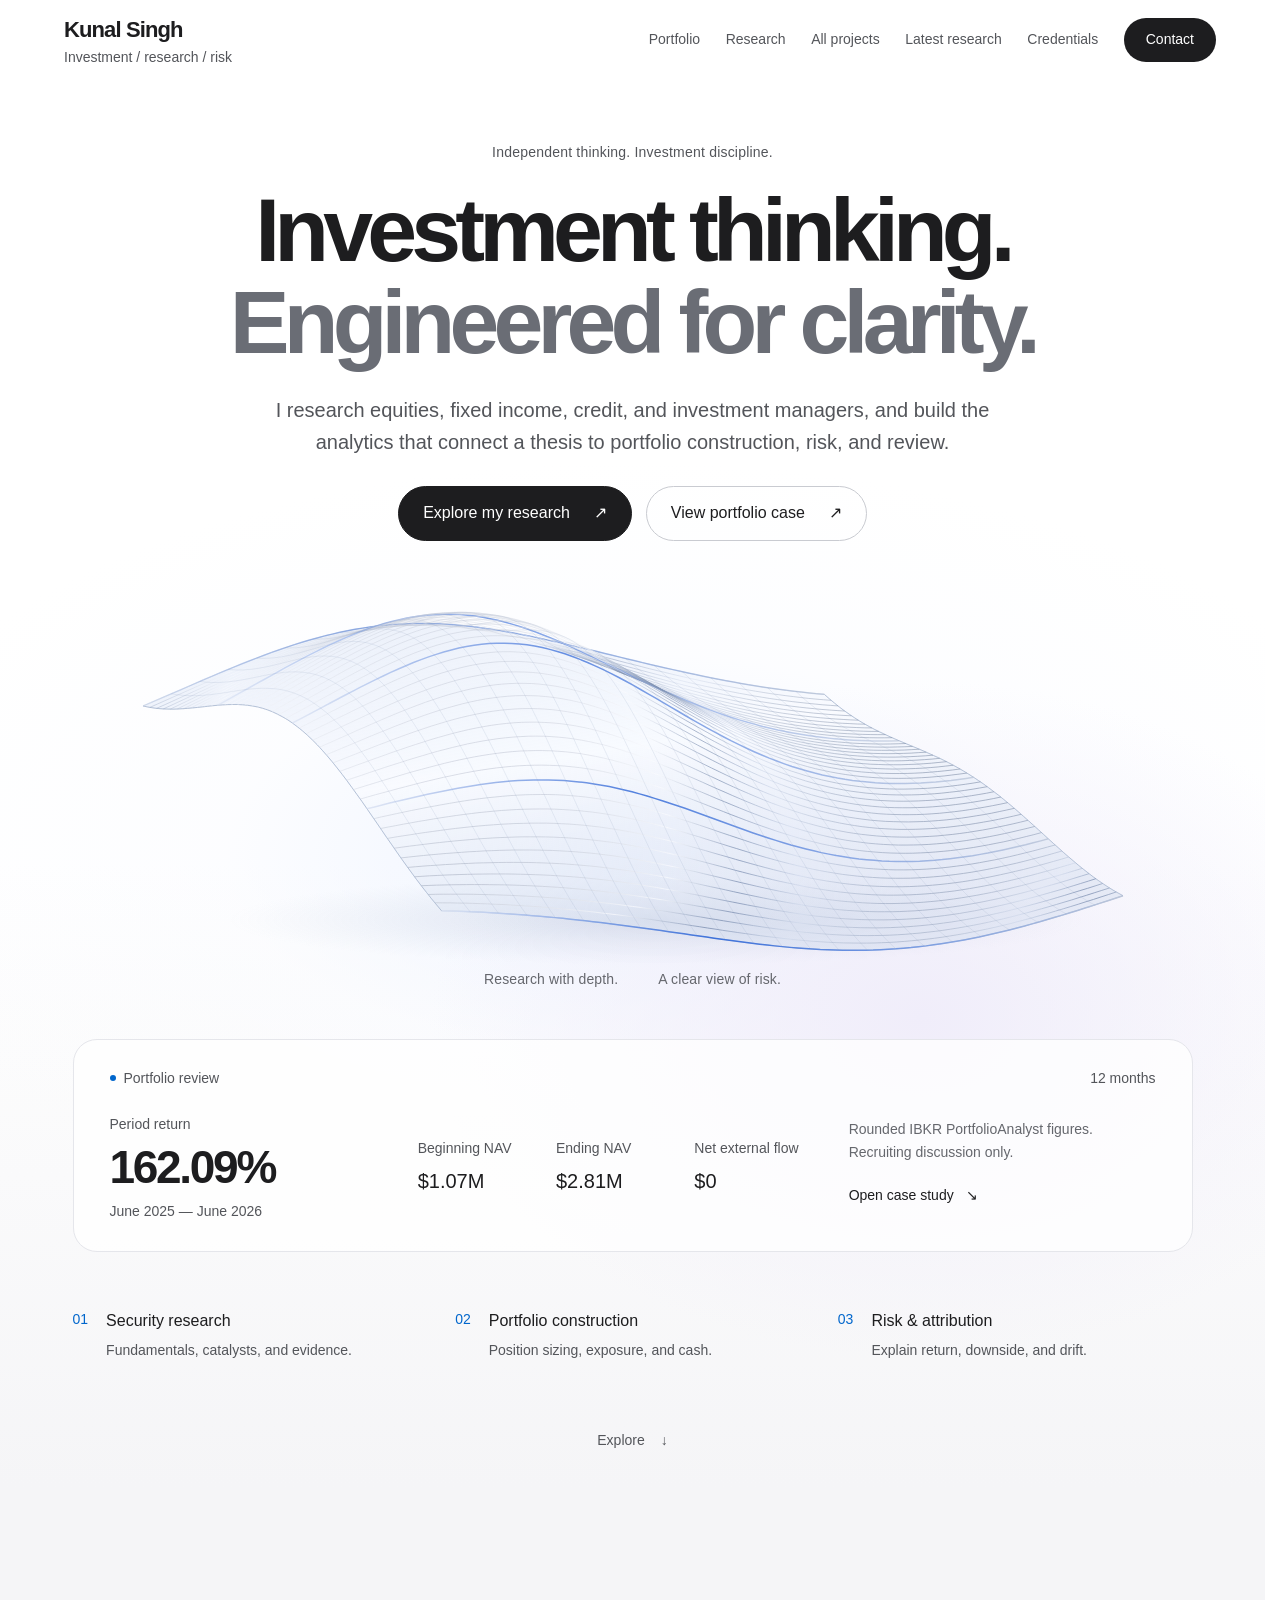
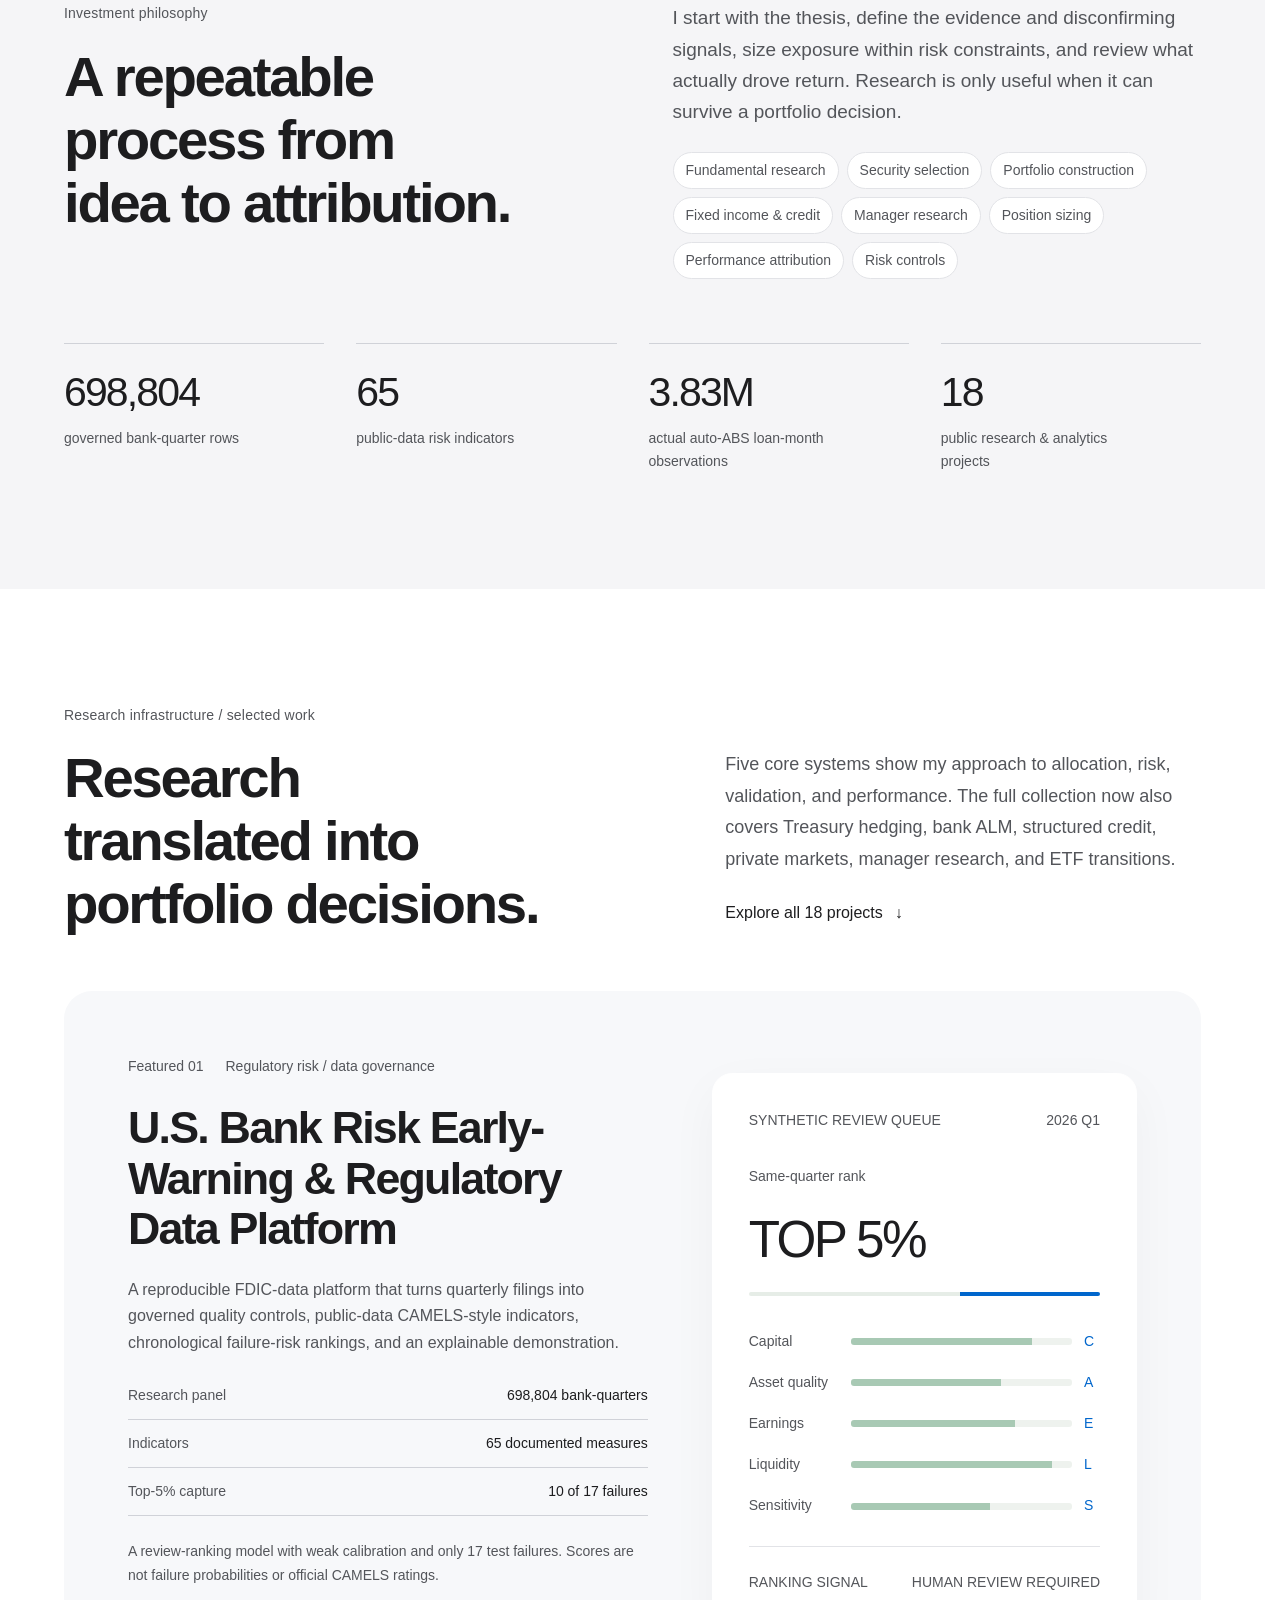
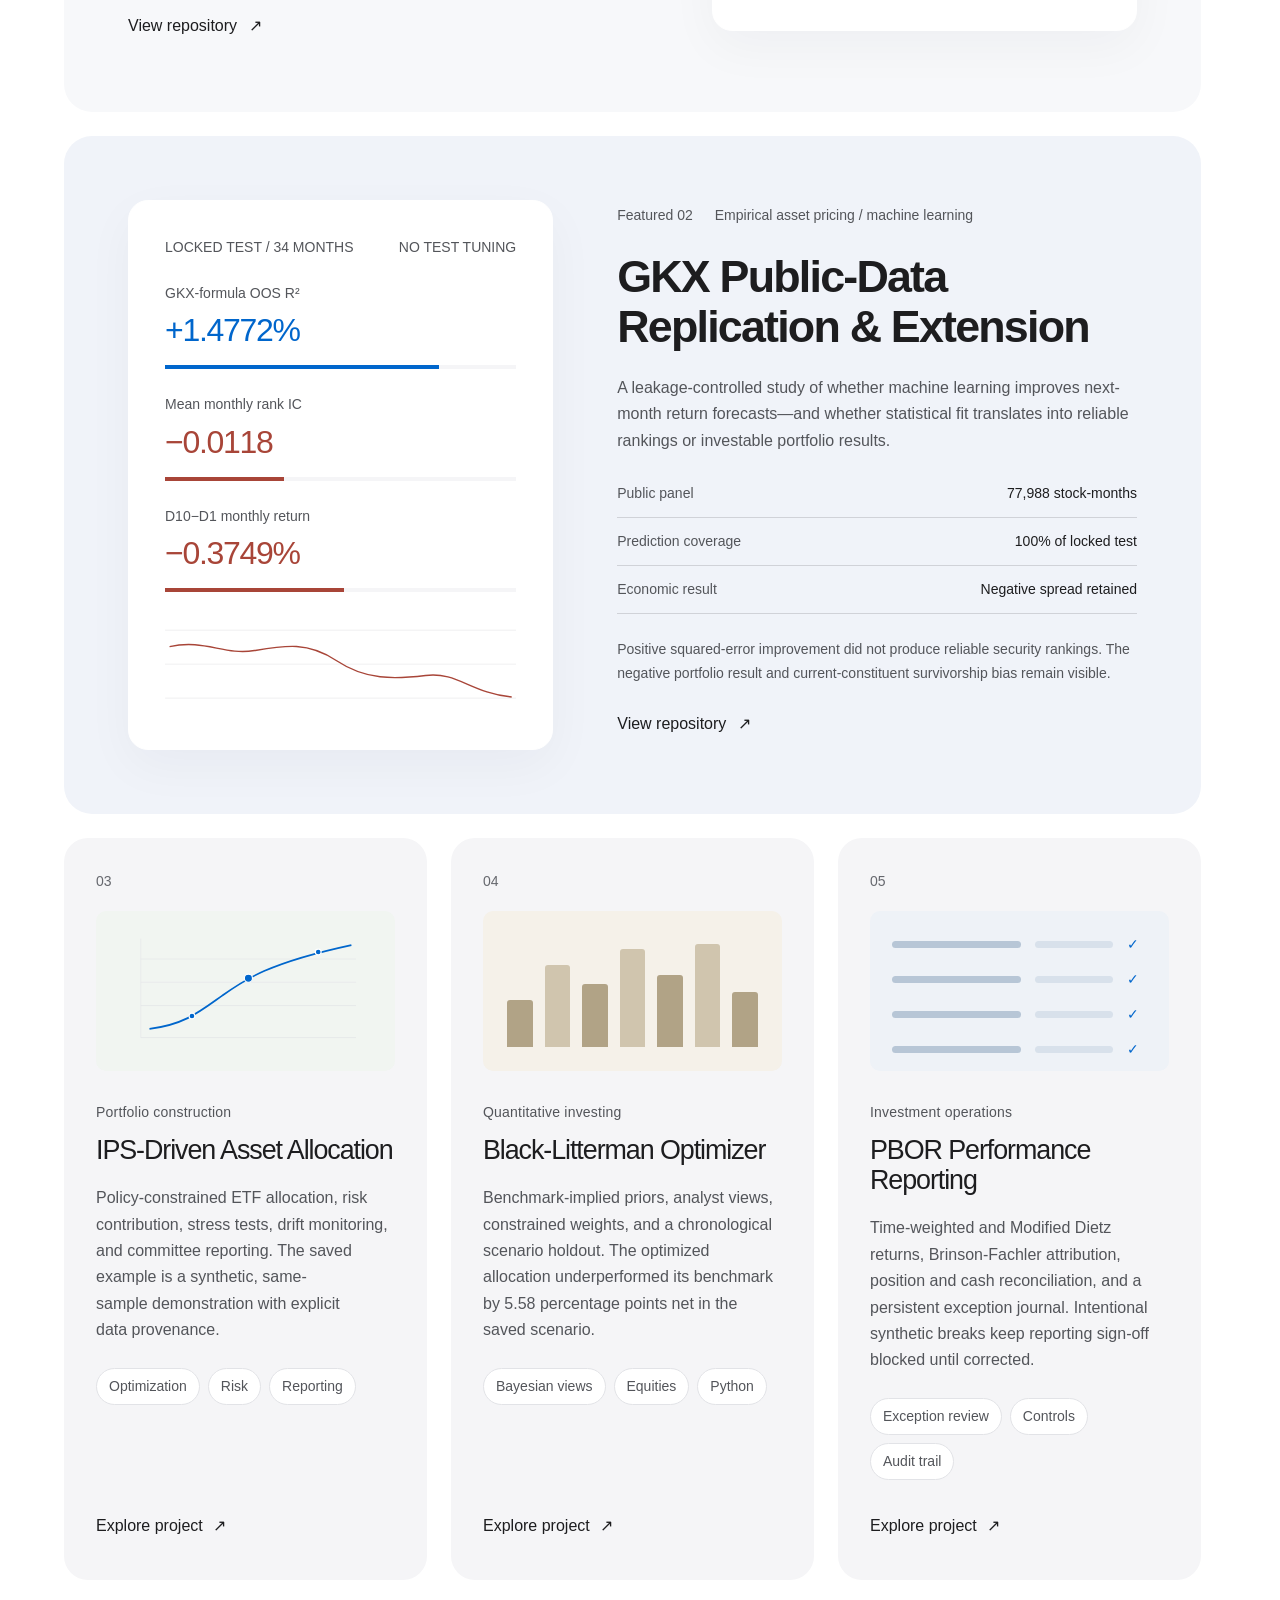
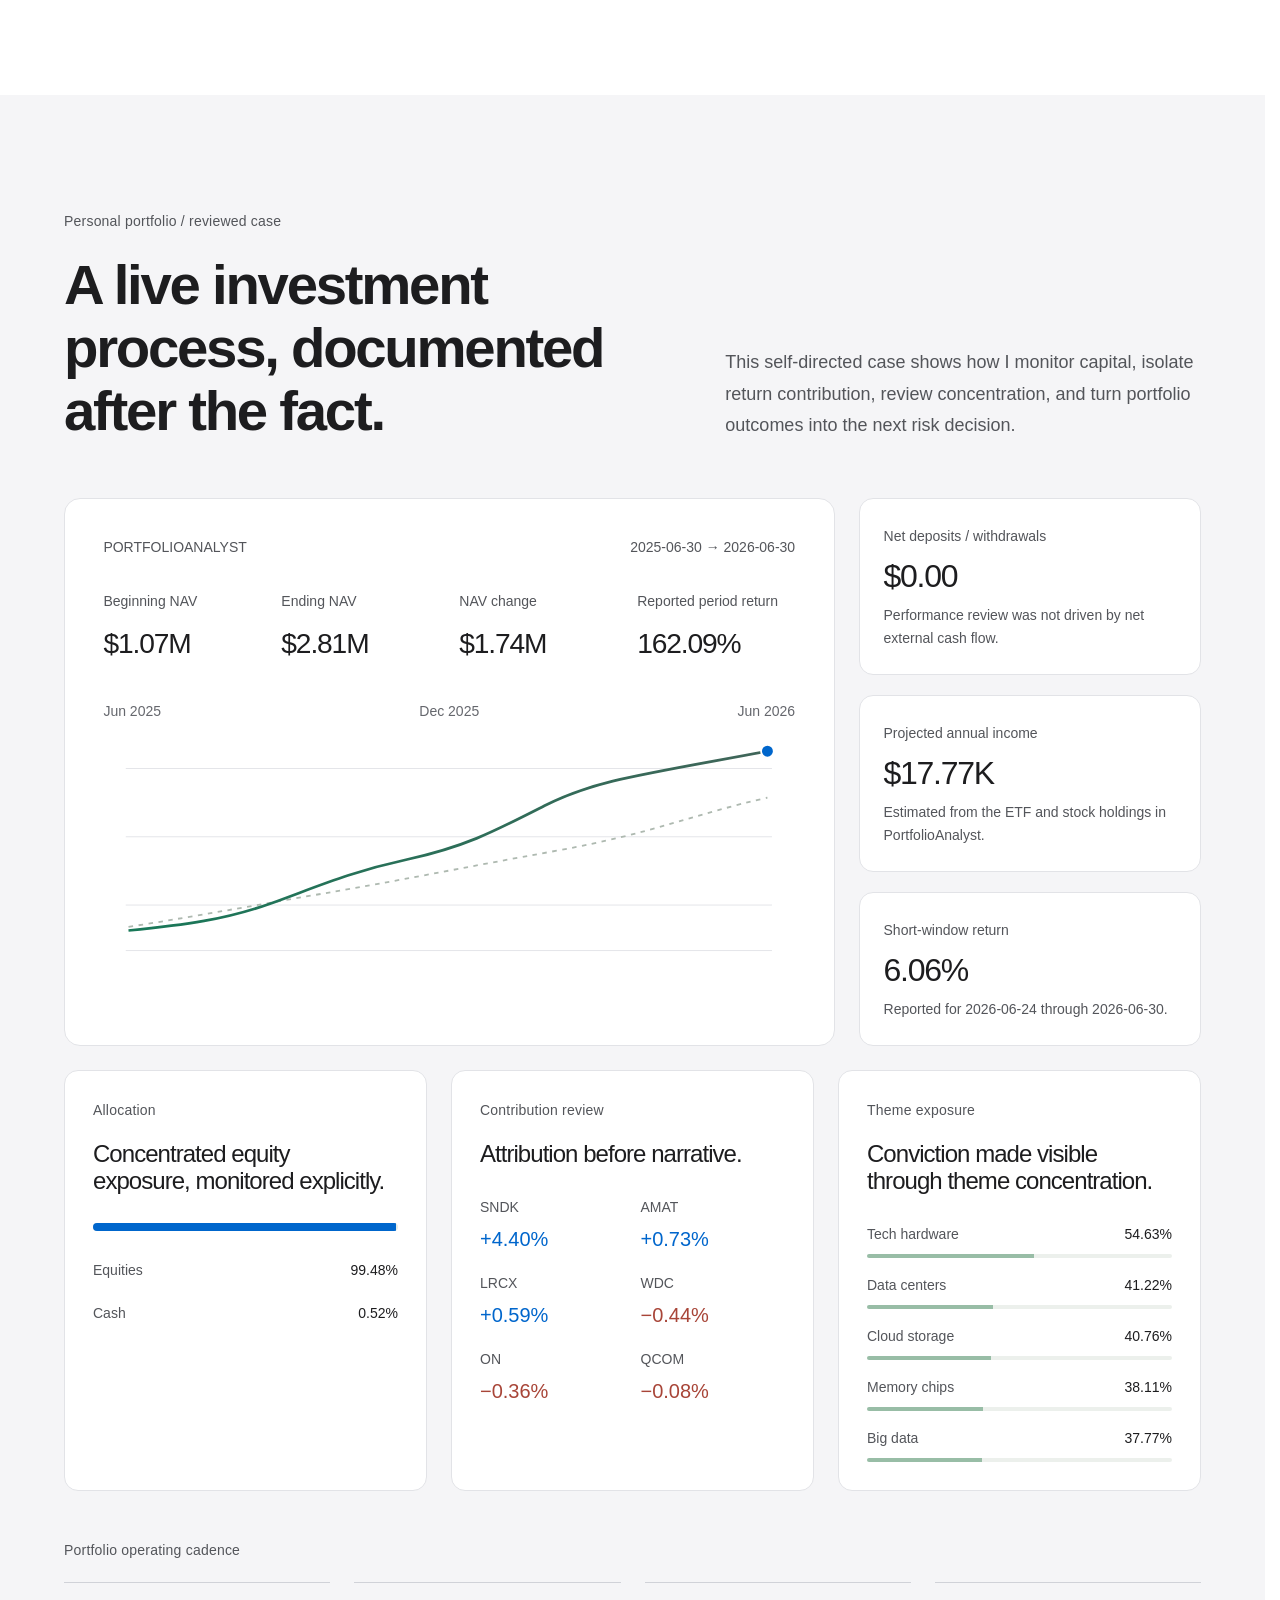
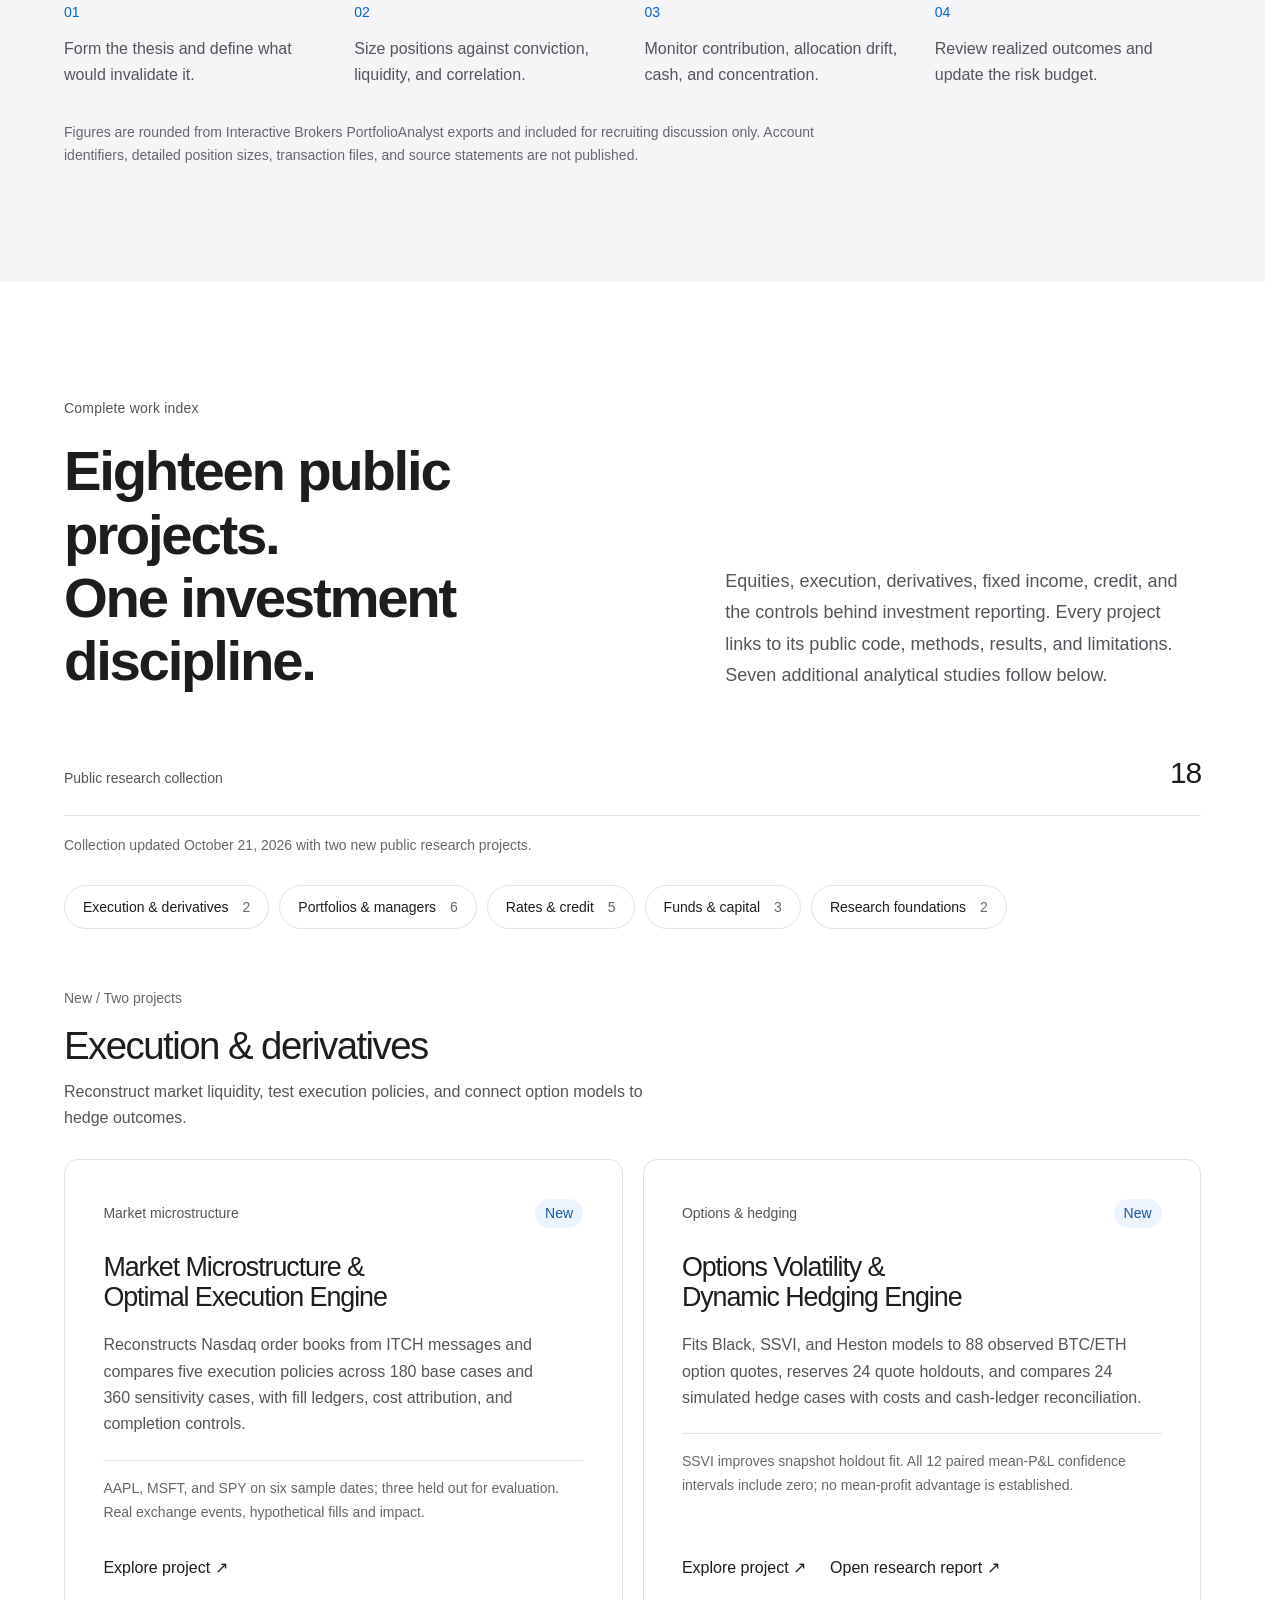
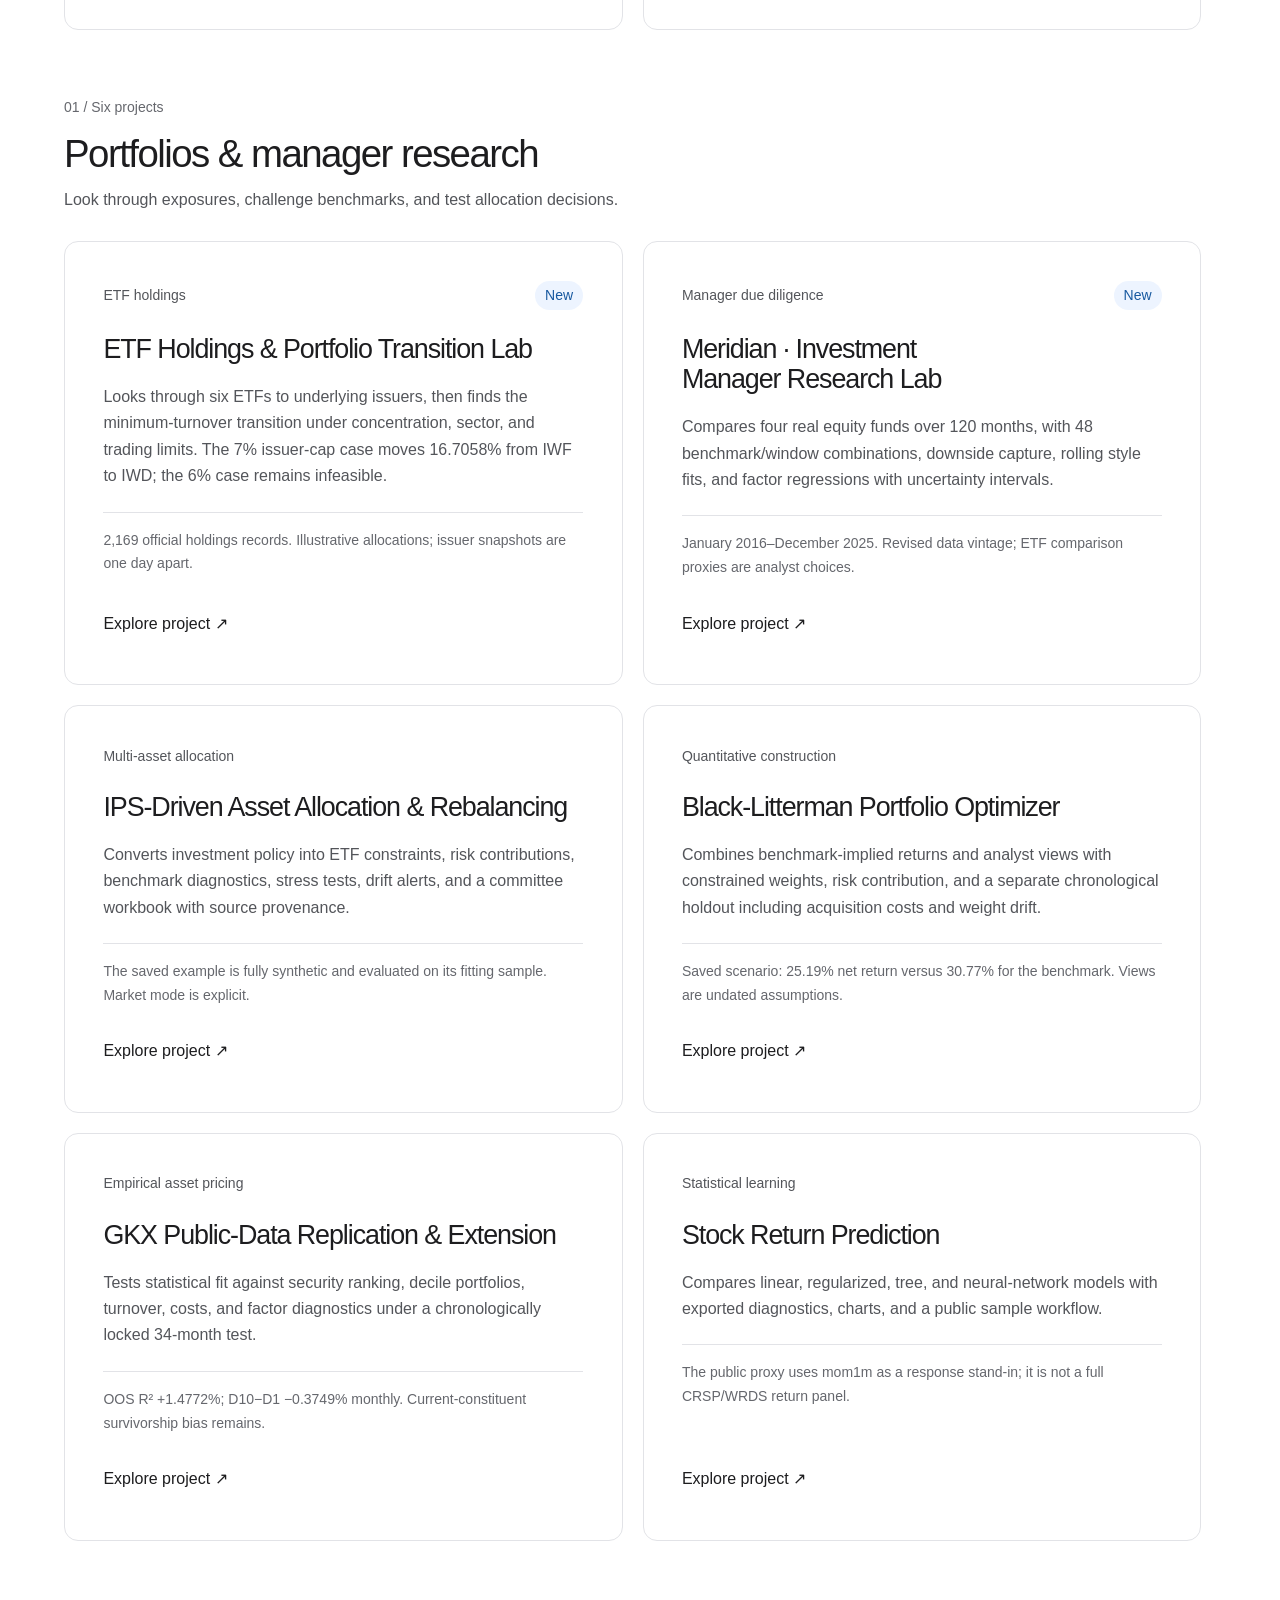
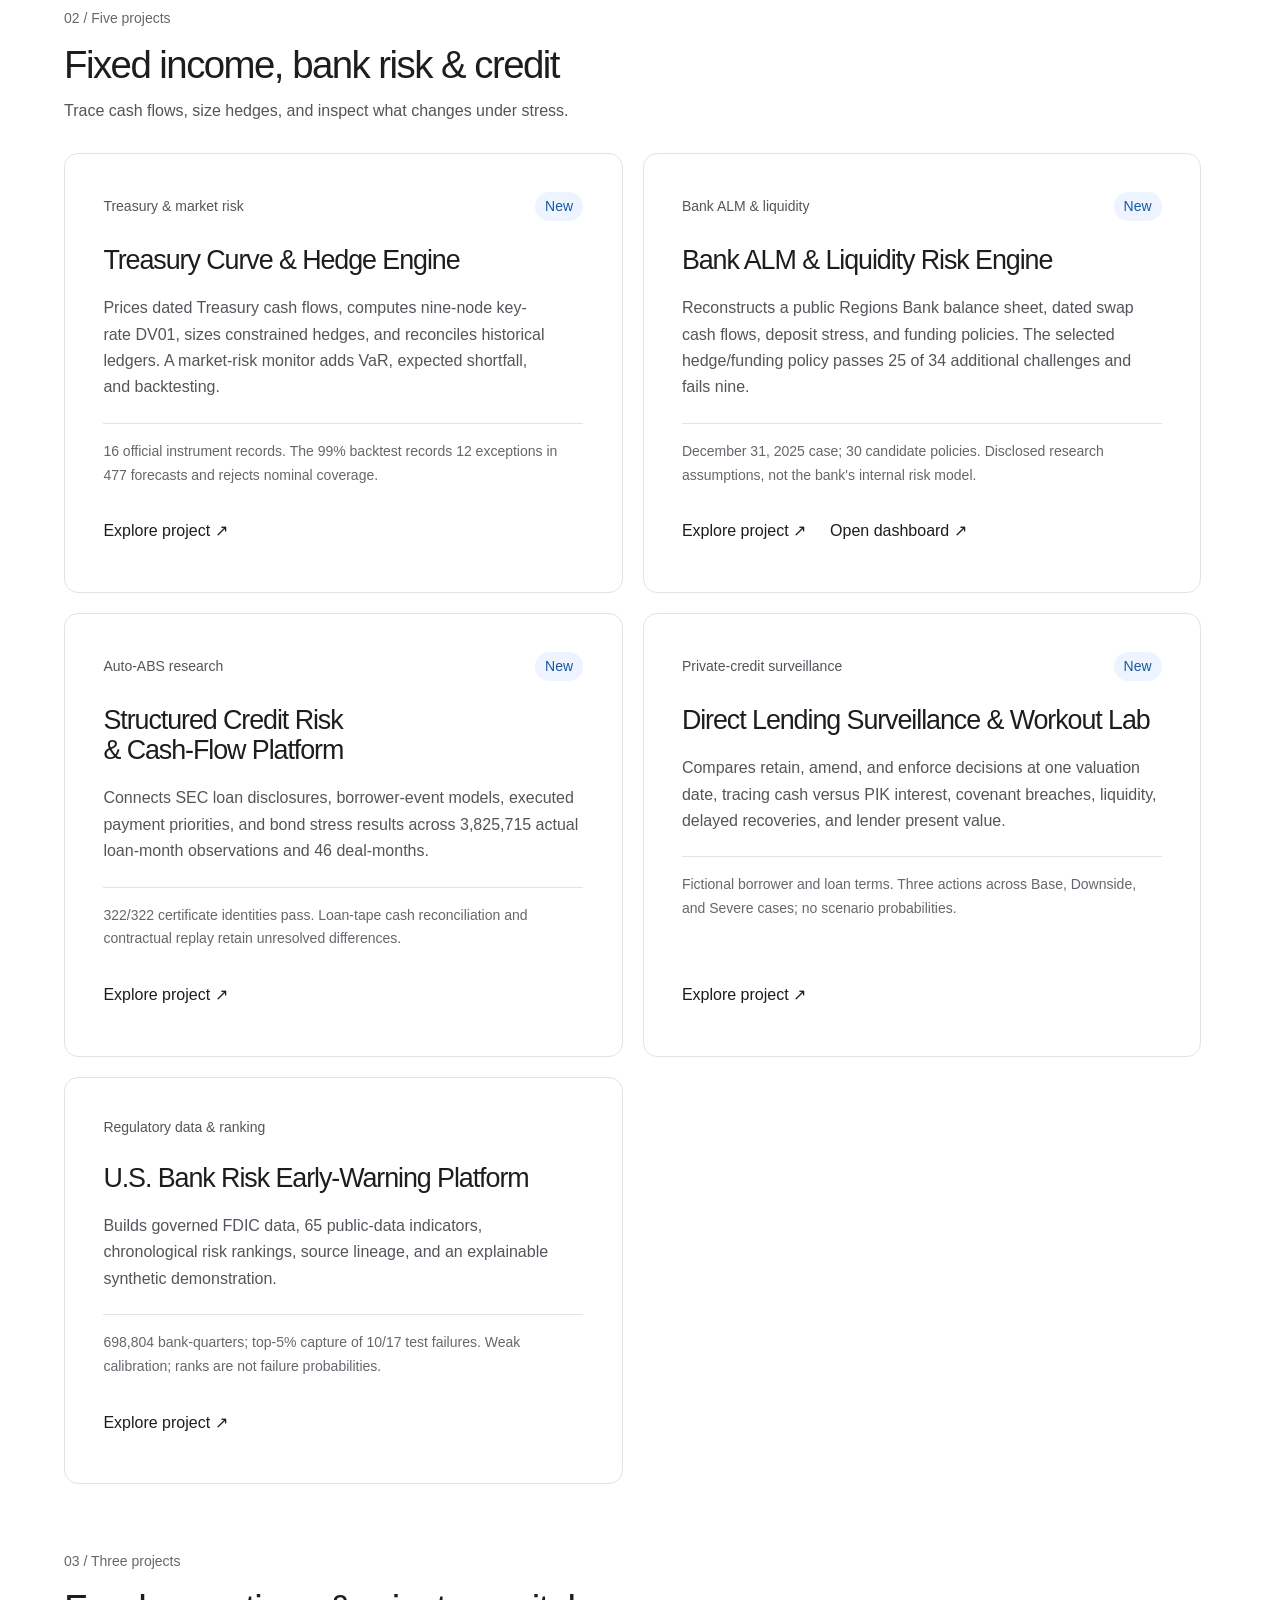
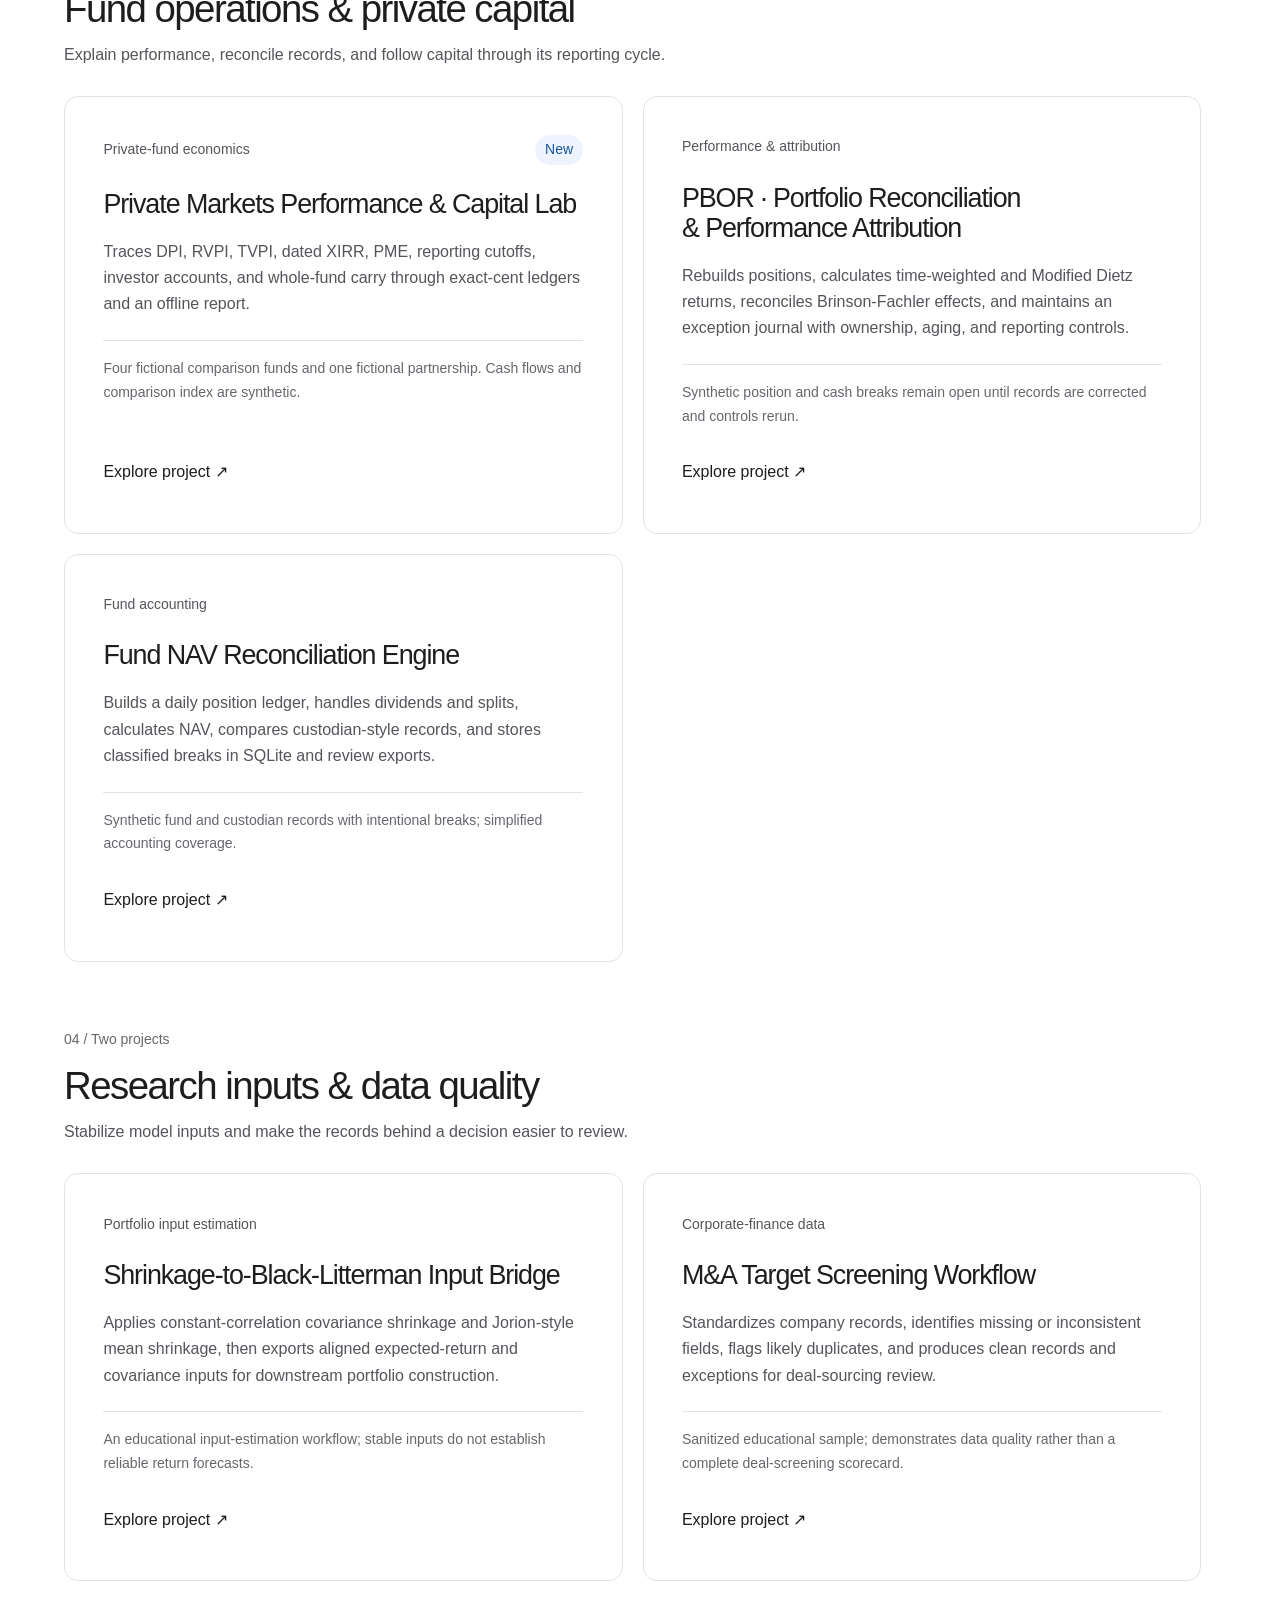
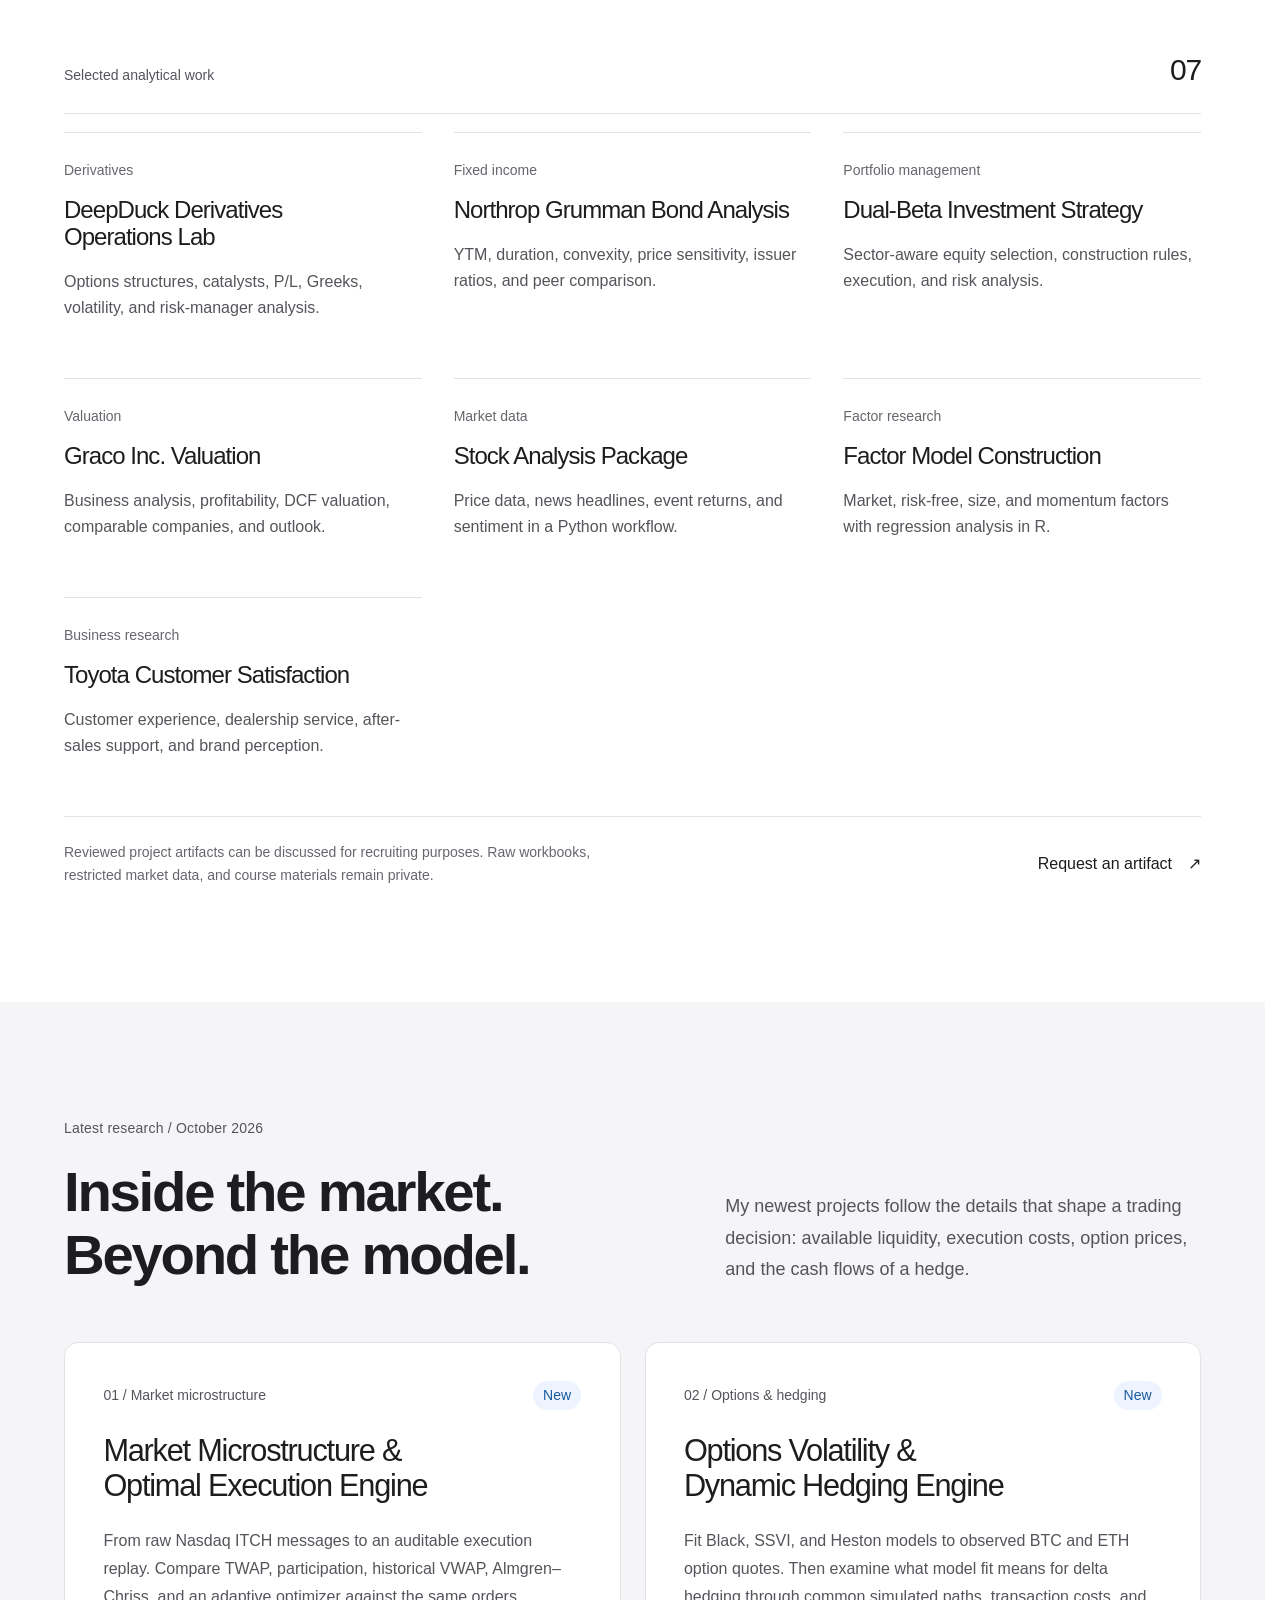
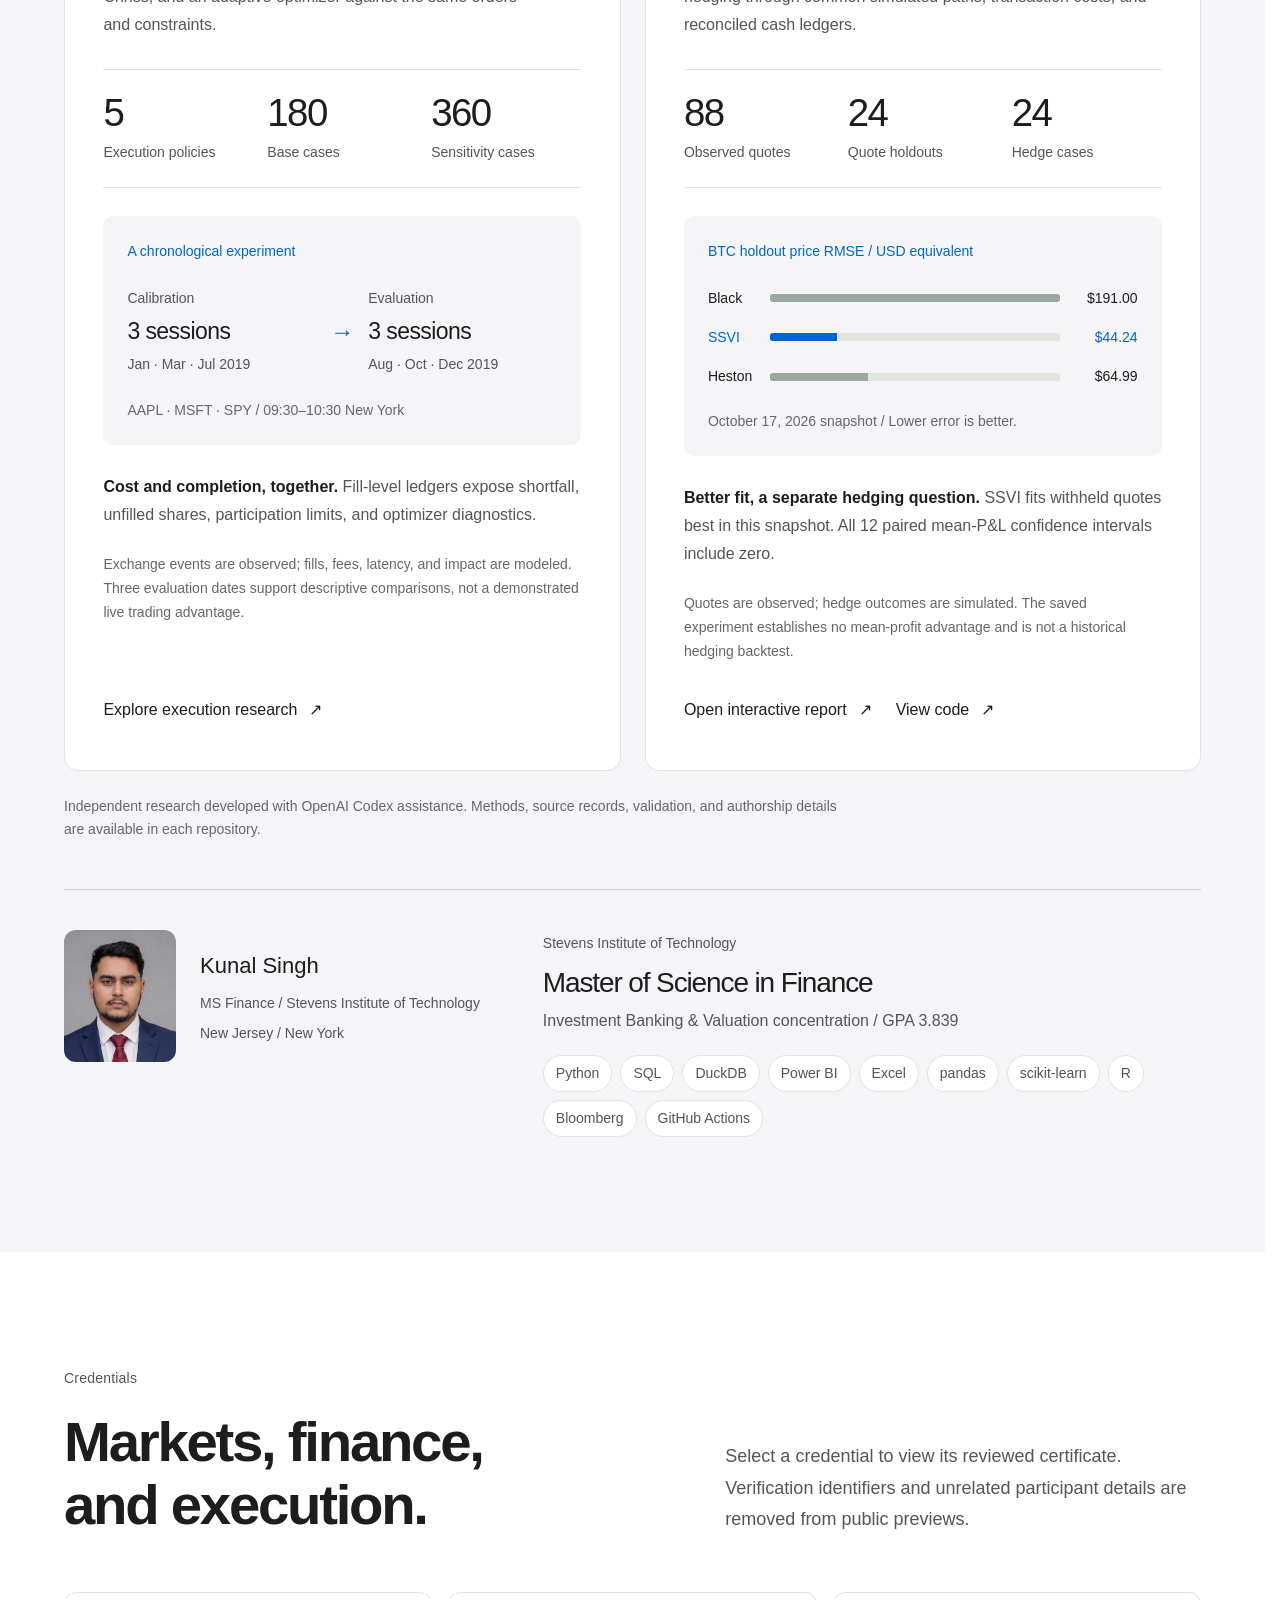
==== commit a1b49131: "Give portfolio a sculptural product-style presentation" ====
--- a/index.html
+++ b/index.html
@@ -34,7 +34,7 @@
     >
     <title>Kunal Singh | Investment Management, Research & Portfolio Analytics</title>
     <link rel="icon" href="assets/favicon.svg" type="image/svg+xml">
-    <link rel="stylesheet" href="styles.css">
+    <link rel="stylesheet" href="styles.css?v=20261106">
     <script>document.documentElement.classList.add("js");</script>
     <script type="application/ld+json">
       {
@@ -109,24 +109,27 @@
 
         <div class="section-shell hero-layout">
           <div class="hero-copy" data-reveal>
-            <p class="eyebrow">Investment management / public equities / portfolio analytics</p>
-            <h1 aria-label="Research the thesis. Size the risk. Measure the outcome.">
-              <span class="hero-line" aria-hidden="true"><span>Research the thesis.</span></span>
-              <span class="hero-line" aria-hidden="true"><span>Size the risk.</span></span>
-              <span class="hero-line" aria-hidden="true"><span>Measure the outcome.</span></span>
+            <p class="eyebrow">Independent thinking. Investment discipline.</p>
+            <h1 aria-label="Investment thinking. Engineered for clarity.">
+              <span class="hero-line" aria-hidden="true"><span>Investment thinking.</span></span>
+              <span class="hero-line" aria-hidden="true"><span>Engineered for clarity.</span></span>
             </h1>
             <p class="hero-summary">
               I research equities, fixed income, credit, and investment managers, and build
               the analytics that connect a thesis to portfolio construction, risk, and review.
             </p>
             <div class="hero-actions">
-              <a class="button button-primary" href="#portfolio">
-                View portfolio case
-                <span aria-hidden="true">↘</span>
+              <a class="button button-primary" href="#work">
+                Explore my research
+                <span aria-hidden="true">↗</span>
               </a>
-              <a class="text-link" href="#work">Research <span aria-hidden="true">↓</span></a>
-              <a class="text-link" href="#contact">Contact <span aria-hidden="true">↓</span></a>
-            </div>
+              <a class="button button-secondary" href="#portfolio">View portfolio case <span aria-hidden="true">↗</span></a>
+            </div>
+          </div>
+
+          <div class="hero-sculpture" aria-hidden="true">
+            <img class="hero-sculpture-image" src="assets/research-surface.svg" width="1200" height="460" alt="" fetchpriority="high" decoding="async">
+            <div class="sculpture-caption"><span>Research with depth.</span><span>A clear view of risk.</span></div>
           </div>
 
           <aside
@@ -1028,6 +1031,6 @@
       </div>
     </dialog>
 
-    <script src="script.js"></script>
+    <script src="script.js?v=20261106"></script>
   </body>
 </html>
--- a/styles.css
+++ b/styles.css
@@ -2,20 +2,20 @@
 :root {
   color-scheme: light;
   --paper: #ffffff;
-  --surface: #f7f8f7;
-  --surface-warm: #f7f6f2;
-  --ink: #171a18;
-  --muted: #555e58;
-  --faint: #657169;
-  --line: #e3e7e3;
-  --line-strong: #ced6cf;
-  --accent: #187858;
-  --accent-soft: #eaf3ed;
+  --surface: #f5f5f7;
+  --surface-warm: #f7f8fa;
+  --ink: #1d1d1f;
+  --muted: #53555a;
+  --faint: #65676d;
+  --line: #e2e3e7;
+  --line-strong: #d0d2d8;
+  --accent: #0066cc;
+  --accent-soft: #edf4ff;
   --negative: #a84538;
-  --header-height: 84px;
+  --header-height: 76px;
   --page-pad: clamp(22px, 5vw, 76px);
   --max-width: 1440px;
-  --section-gap: clamp(80px, 8vw, 120px);
+  --section-gap: clamp(80px, 9vw, 140px);
   --ease: cubic-bezier(0.22, 1, 0.36, 1);
   --scroll-progress: 0;
 }
@@ -48,10 +48,10 @@
   line-height: 1.12;
   text-wrap: balance;
 }
-h2 { font-size: clamp(2.3rem, 4vw, 3.8rem); }
+h2 { font-size: clamp(2.3rem, 4.4vw, 4.5rem); font-weight: 600; }
 h3 { font-size: clamp(1.65rem, 2.4vw, 2.25rem); }
 p { text-wrap: pretty; }
-::selection { background: #d9ecdf; color: var(--ink); }
+::selection { background: #d9e8ff; color: var(--ink); }
 :focus-visible { outline: 3px solid var(--accent); outline-offset: 5px; }
 [tabindex="-1"]:focus:not(:focus-visible) { outline: none; }
 .skip-link {
@@ -108,7 +108,7 @@
   border-bottom: 1px solid transparent;
   background: rgba(255, 255, 255, 0.98);
 }
-.site-header.is-scrolled { border-bottom-color: var(--line); }
+.site-header.is-scrolled { border-bottom-color: var(--line); box-shadow: 0 4px 24px #1d1d1f05; }
 .wordmark { flex-shrink: 0; }
 .wordmark-name { display: block; font-size: 22px; font-weight: 600; letter-spacing: -0.04em; }
 .wordmark-role { display: block; color: var(--muted); font-size: 14px; line-height: 1.4; }
@@ -163,6 +163,8 @@
   transition: background-color 180ms ease, transform 240ms var(--ease);
 }
 .button:hover { background: #363f38; transform: translateY(-2px); }
+.button-secondary { background: transparent; color: var(--ink); border-color: #c9cbd1; }
+.button-secondary:hover { background: #ededf0; color: var(--ink); }
 .text-link, .project-link {
   display: inline-flex;
   min-height: 44px;
@@ -177,25 +179,25 @@
 .text-link span, .project-link span, .button span { transition: transform 240ms var(--ease); }
 a:hover > span[aria-hidden="true"] { transform: translate(2px, -2px); }
 
-/* The only ambient effect is a compositor-only gradient within the hero. */
-.hero { position: relative; isolation: isolate; overflow: hidden; background: var(--paper); }
+/* Product-style opening. Both decorative layers move only by transforms. */
+.hero { position: relative; isolation: isolate; overflow: hidden; background: linear-gradient(#fff 58%, #f5f5f7 100%); }
 .hero-overlay { display: none; }
 .hero-signal-field {
   position: absolute;
   z-index: -1;
-  inset: 10% -20% 5% 35%;
+  inset: 30% -15% 15%;
   pointer-events: none;
 }
 .hero-signal-field span {
   position: absolute;
   inset: 0;
-  background: radial-gradient(ellipse, #eef5ed 0%, rgba(244, 248, 240, 0.5) 35%, transparent 68%);
+  background: radial-gradient(ellipse, #edf3ff 0%, #f7f9ff55 35%, transparent 68%);
   animation: hero-wash 28s var(--ease) infinite alternate;
   animation-play-state: paused;
 }
 .hero-signal-field span + span {
   inset: 25% 0 -15% 35%;
-  background: radial-gradient(ellipse, #f6eee1 0%, transparent 65%);
+  background: radial-gradient(ellipse, #f0edfa 0%, transparent 65%);
   animation-direction: alternate-reverse;
 }
 .hero.is-in-view .hero-signal-field span { animation-play-state: running; }
@@ -203,24 +205,41 @@
 @keyframes hero-wash { from { transform: translate(-3%, -2%); } to { transform: translate(3%, 3%); } }
 .hero-layout {
   position: relative;
+  display: flex;
+  flex-direction: column;
+  align-items: center;
+  gap: 0;
+  padding-block: calc(var(--header-height) + 65px) 56px;
+}
+.hero-copy { width: 100%; max-width: 1160px; text-align: center; }
+.hero .eyebrow { margin: 0 auto 22px; color: var(--muted); font-weight: 500; }
+.hero h1 { font-size: clamp(3rem, 7vw, 6.65rem); font-weight: 600; line-height: 1.02; letter-spacing: -0.065em; }
+.hero-line, .hero-line > span { display: block; }
+.hero-line:last-child { color: #6a6d75; }
+.hero-summary { max-width: 740px; margin: 26px auto 0; color: var(--muted); font-size: 20px; line-height: 1.6; }
+.hero-actions { display: flex; flex-wrap: wrap; align-items: center; gap: 18px 28px; margin-top: 32px; }
+.hero-copy .hero-actions { justify-content: center; gap: 14px; margin-top: 28px; }
+.hero-sculpture { width: min(1120px, 100%); margin: 6px auto 24px; transform: translate3d(0, var(--stage-shift, 0px), 0); }
+.hero-sculpture-image { width: 100%; height: auto; animation: surface-float 8s ease-in-out infinite alternate; animation-play-state: paused; }
+.hero.is-in-view .hero-sculpture-image { animation-play-state: running; }
+.is-paused .hero-sculpture-image { animation-play-state: paused; }
+.sculpture-caption { display: flex; justify-content: center; gap: 12px 40px; margin-top: -8px; color: var(--faint); font-size: 14px; letter-spacing: 0.01em; }
+@keyframes surface-float { from { transform: translate3d(0, -5px, 0); } to { transform: translate3d(0, 5px, 0); } }
+.hero-book {
   display: grid;
-  grid-template-columns: minmax(0, 1.5fr) minmax(310px, 0.9fr);
+  width: 100%;
+  max-width: 1120px;
+  grid-template-columns: 0.9fr 1.3fr 1fr;
+  gap: 24px 32px;
   align-items: center;
-  gap: 64px 50px;
-  padding-block: calc(var(--header-height) + clamp(64px, 8vw, 120px)) 48px;
-}
-.hero h1 { font-size: clamp(3.15rem, 4.9vw, 5.2rem); line-height: 1.04; letter-spacing: -0.055em; }
-.hero-line, .hero-line > span { display: block; }
-.hero-summary { max-width: 610px; margin-top: 30px; color: var(--muted); font-size: 18px; line-height: 1.7; }
-.hero-actions { display: flex; flex-wrap: wrap; align-items: center; gap: 18px 28px; margin-top: 32px; }
-.hero-book {
   min-width: 0;
-  padding: 28px;
-  border: 1px solid #dae5da;
-  border-radius: 20px;
-  background: rgba(255, 255, 255, 0.88);
-  box-shadow: 0 16px 60px rgba(24, 54, 37, 0.045);
-}
+  margin-top: 24px;
+  padding: 28px 36px;
+  border: 1px solid #e5e6eb;
+  border-radius: 24px;
+  background: #ffffffc9;
+}
+.hero-book-header { grid-column: 1 / -1; }
 .hero-book-header, .visual-header {
   display: flex;
   justify-content: space-between;
@@ -232,21 +251,21 @@
 }
 .hero-book-header > span { display: inline-flex; align-items: center; gap: 8px; }
 .hero-book-header i { width: 6px; height: 6px; border-radius: 50%; background: var(--accent); }
-.hero-book-return { display: grid; margin-top: 32px; gap: 6px; }
+.hero-book-return { display: grid; gap: 6px; }
 .hero-book-return > span, .hero-book-return small { color: var(--muted); font-size: 14px; }
-.hero-book-return strong { font-size: clamp(3.2rem, 5.6vw, 5.2rem); font-weight: 500; line-height: 1.12; letter-spacing: -0.06em; }
-.hero-book-chart { width: 100%; margin: 20px 0 26px; overflow: visible; }
+.hero-book-return strong { font-size: 46px; font-weight: 600; line-height: 1.12; letter-spacing: -0.05em; }
+.hero-book-chart { display: none; }
 .hero-book-grid, .portfolio-grid, .research-grid, .chart-grid { fill: none; stroke: var(--line); stroke-width: 1; }
 .hero-book-area { fill: url(#hero-book-fill); }
 .hero-book-line { fill: none; stroke: url(#hero-book-line); stroke-width: 3; }
 .hero-book-endpoint, .portfolio-endpoint { fill: var(--accent); stroke: white; stroke-width: 2; }
-.hero-book-metrics { display: grid; grid-template-columns: repeat(3, minmax(0, 1fr)); gap: 10px; border-top: 1px solid var(--line); padding-top: 20px; }
+.hero-book-metrics { display: grid; grid-template-columns: repeat(3, minmax(0, 1fr)); gap: 16px; }
 .hero-book-metrics span { display: block; color: var(--muted); font-size: 14px; }
 .hero-book-metrics strong { display: block; margin-top: 5px; font-size: 20px; font-weight: 500; }
-.hero-book-footer { display: grid; gap: 10px; margin-top: 20px; }
+.hero-book-footer { display: grid; gap: 10px; }
 .hero-book-footer p { color: var(--faint); font-size: 14px; }
 .hero-book-footer a { display: inline-flex; width: fit-content; min-height: 44px; align-items: center; gap: 12px; font-size: 14px; font-weight: 500; }
-.hero-capabilities { grid-column: 1 / -1; display: grid; grid-template-columns: repeat(3, minmax(0, 1fr)); gap: 28px; border-top: 1px solid var(--line); padding-top: 32px; }
+.hero-capabilities { display: grid; width: 100%; max-width: 1120px; grid-template-columns: repeat(3, minmax(0, 1fr)); gap: 28px; margin-top: 48px; padding-top: 8px; }
 .hero-capabilities article { display: flex; gap: 18px; }
 .hero-capabilities article > span { color: var(--accent); font-size: 14px; }
 .hero-capabilities strong { display: block; font-size: 16px; font-weight: 500; }
@@ -273,8 +292,9 @@
 .work-introduction p, .portfolio-heading > p, .index-heading > p, .credentials-heading > p, .latest-research-heading > p { color: var(--muted); font-size: 18px; line-height: 1.75; }
 .work-introduction > a { margin-top: 16px; }
 .flagship-stack { display: grid; gap: 24px; }
-.flagship { display: grid; grid-template-columns: 1.1fr 0.9fr; gap: clamp(32px, 5vw, 72px); align-items: center; padding: clamp(28px, 4vw, 56px); border-radius: 16px; background: var(--surface-warm); }
-.flagship-gkx { grid-template-columns: 0.9fr 1.1fr; background: #f0f5f1; }
+.flagship { display: grid; grid-template-columns: 1.1fr 0.9fr; gap: clamp(32px, 5vw, 72px); align-items: center; padding: clamp(28px, 5vw, 72px); border-radius: 28px; background: var(--surface-warm); }
+.flagship-copy h3 { font-size: clamp(2rem, 3.5vw, 3.4rem); font-weight: 600; }
+.flagship-gkx { grid-template-columns: 0.9fr 1.1fr; background: #f0f3f9; }
 .project-kicker { display: flex; flex-wrap: wrap; gap: 8px 22px; color: var(--muted); font-size: 14px; margin-bottom: 24px; }
 .flagship-copy > p { margin-top: 24px; color: var(--muted); font-size: 16px; }
 .project-facts { display: grid; gap: 12px; margin-top: 28px; }
@@ -283,7 +303,7 @@
 .project-facts dd { text-align: right; font-weight: 500; }
 .flagship-copy > .project-caveat { font-size: 14px; line-height: 1.7; }
 .project-link { margin-top: 16px; }
-.risk-console, .research-console { min-width: 0; padding: clamp(22px, 3vw, 36px); border: 1px solid var(--line); border-radius: 14px; background: white; }
+.risk-console, .research-console { min-width: 0; padding: clamp(22px, 3vw, 36px); border: 1px solid #ffffff; border-radius: 20px; background: white; box-shadow: 0 16px 50px #1d23300a; }
 .risk-score { display: grid; gap: 10px; margin-block: 34px; }
 .risk-score > span { color: var(--muted); font-size: 14px; }
 .risk-score strong { font-size: clamp(2.6rem, 4vw, 4rem); letter-spacing: -0.05em; font-weight: 500; }
@@ -303,7 +323,7 @@
 .research-line { width: 100%; margin-top: 24px; }
 .research-path { fill: none; stroke: var(--negative); stroke-width: 2.5; }
 .feature-grid { display: grid; grid-template-columns: repeat(3, minmax(0, 1fr)); gap: 24px; margin-top: 24px; }
-.feature-card { display: flex; min-width: 0; flex-direction: column; padding: clamp(24px, 2.5vw, 36px); border: 1px solid var(--line); border-radius: 14px; background: white; }
+.feature-card { display: flex; min-width: 0; flex-direction: column; padding: clamp(24px, 2.5vw, 36px); border: 0; border-radius: 24px; background: var(--surface); }
 .feature-number { color: var(--faint); font-size: 14px; }
 .feature-visual { height: 160px; margin: 18px 0 30px; padding: 16px; border-radius: 10px; background: #f1f5f1; }
 .feature-visual svg { width: 100%; height: 100%; }
@@ -387,9 +407,9 @@
   background: white;
   transition: border-color 240ms ease, transform 300ms var(--ease);
 }
-.repository-card:hover { border-color: #bacbbd; transform: translateY(-3px); }
+.repository-card:hover { border-color: #bbc7df; transform: translateY(-3px); }
 .repository-kicker { display: flex; align-items: center; justify-content: space-between; gap: 12px; margin-bottom: 24px; color: var(--muted); font-size: 14px; }
-.project-status { padding: 3px 10px; border-radius: 100px; background: var(--accent-soft); color: #256449; font-size: 14px; white-space: nowrap; }
+.project-status { padding: 3px 10px; border-radius: 100px; background: var(--accent-soft); color: #1859a0; font-size: 14px; white-space: nowrap; }
 .repository-card h4 { margin-bottom: 20px; font-size: clamp(1.5rem, 2.1vw, 2rem); overflow-wrap: anywhere; }
 .repository-card > p { margin-bottom: 22px; color: var(--muted); font-size: 16px; }
 .repository-card > .project-scope { padding-top: 16px; border-top: 1px solid var(--line); color: var(--faint); font-size: 14px; line-height: 1.7; }
@@ -531,11 +551,9 @@
   html:not(.js) .desktop-nav { display: flex; width: 100%; overflow-x: auto; }
   html:not(.js) .desktop-nav a { flex-shrink: 0; }
   html:not(.js) .hero-layout { padding-top: 72px; }
-  .hero-layout { grid-template-columns: minmax(0, 1.25fr) minmax(280px, 0.9fr); gap: 50px 28px; }
-  .hero h1 { font-size: clamp(2.7rem, 5.1vw, 4rem); }
-  .hero-book { padding: 24px; }
-  .hero-book-metrics { grid-template-columns: 1fr 1fr; }
-  .hero-book-metrics > div:last-child { grid-column: 1 / -1; }
+  .hero h1 { font-size: clamp(3rem, 7vw, 5rem); }
+  .hero-book { grid-template-columns: 1fr 1.4fr; padding: 28px; }
+  .hero-book-footer { grid-column: 1 / -1; grid-template-columns: 1fr auto; align-items: center; }
   .overview-layout, .work-heading, .portfolio-heading, .index-heading, .credentials-heading, .latest-research-heading { gap: 32px; }
   .flagship { gap: 32px; }
   .project-facts > div { display: grid; gap: 4px; }
@@ -554,14 +572,13 @@
 }
 
 @media (max-width: 800px) {
-  .hero-layout { grid-template-columns: 1fr; gap: 40px; padding-top: calc(var(--header-height) + 56px); }
-  .hero h1 { font-size: clamp(2.8rem, 7.8vw, 4.6rem); }
-  .hero-copy { max-width: 680px; }
-  .hero-book { max-width: 580px; width: 100%; }
-  .hero-book-return strong { font-size: 64px; }
-  .hero-book-chart { max-height: 160px; }
-  .hero-book-metrics { grid-template-columns: repeat(3, minmax(0, 1fr)); }
-  .hero-book-metrics > div:last-child { grid-column: auto; }
+  .hero-layout { padding-top: calc(var(--header-height) + 48px); }
+  .hero h1 { font-size: clamp(2.8rem, 7.8vw, 4.5rem); }
+  .hero-summary { font-size: 18px; }
+  .hero-sculpture { width: 100%; margin-top: 28px; }
+  .hero-sculpture-image { width: 110%; max-width: none; margin-inline: -5%; }
+  .hero-book { grid-template-columns: 1fr; }
+  .hero-book-return strong { font-size: 42px; }
   .hero-capabilities { grid-template-columns: 1fr; gap: 20px; }
   .hero-capabilities article { padding-bottom: 20px; border-bottom: 1px solid var(--line); }
   .hero-capabilities article:last-child { padding-bottom: 0; border: 0; }
@@ -595,13 +612,18 @@
   :root { --header-height: 74px; --section-gap: 68px; }
   .wordmark-name { font-size: 21px; }
   .wordmark-role { font-size: 14px; }
-  .hero .eyebrow { max-width: 33ch; }
-  .hero h1 { font-size: clamp(2.3rem, 9.2vw, 2.9rem); letter-spacing: -0.05em; }
+  .hero .eyebrow { max-width: 33ch; margin-bottom: 20px; }
+  .hero h1 { font-size: clamp(2.45rem, 10.4vw, 3.1rem); letter-spacing: -0.06em; }
   .hero-summary { margin-top: 24px; font-size: 17px; }
   .hero-actions { gap: 12px 22px; }
-  .hero-actions > .button { width: 100%; }
-  .hero-book { padding: 24px 20px; border-radius: 16px; }
-  .hero-book-return strong { font-size: 60px; }
+  .hero-actions > .button { width: auto; padding: 12px 20px; font-size: 14px; }
+  .hero-copy .hero-actions { gap: 10px; }
+  .hero-sculpture { margin: 22px auto 18px; }
+  .hero-sculpture-image { width: 135%; margin-inline: -17.5%; }
+  .sculpture-caption { flex-wrap: wrap; gap: 8px 20px; font-size: 14px; }
+  .hero-book { grid-template-columns: 1fr; padding: 24px; border-radius: 20px; }
+  .hero-book-return strong { font-size: 48px; }
+  .hero-book-footer { grid-column: auto; grid-template-columns: 1fr; }
   .hero-book-metrics { gap: 10px; }
   .hero-book-metrics strong { font-size: 19px; }
   .hero-book-metrics span { font-size: 14px; }
@@ -645,4 +667,5 @@
   html { scroll-behavior: auto; }
   *, *::before, *::after { animation: none !important; transition: none !important; }
   .motion-ready [data-reveal] { opacity: 1 !important; transform: none !important; }
-}
+  .hero-sculpture { transform: none; }
+}
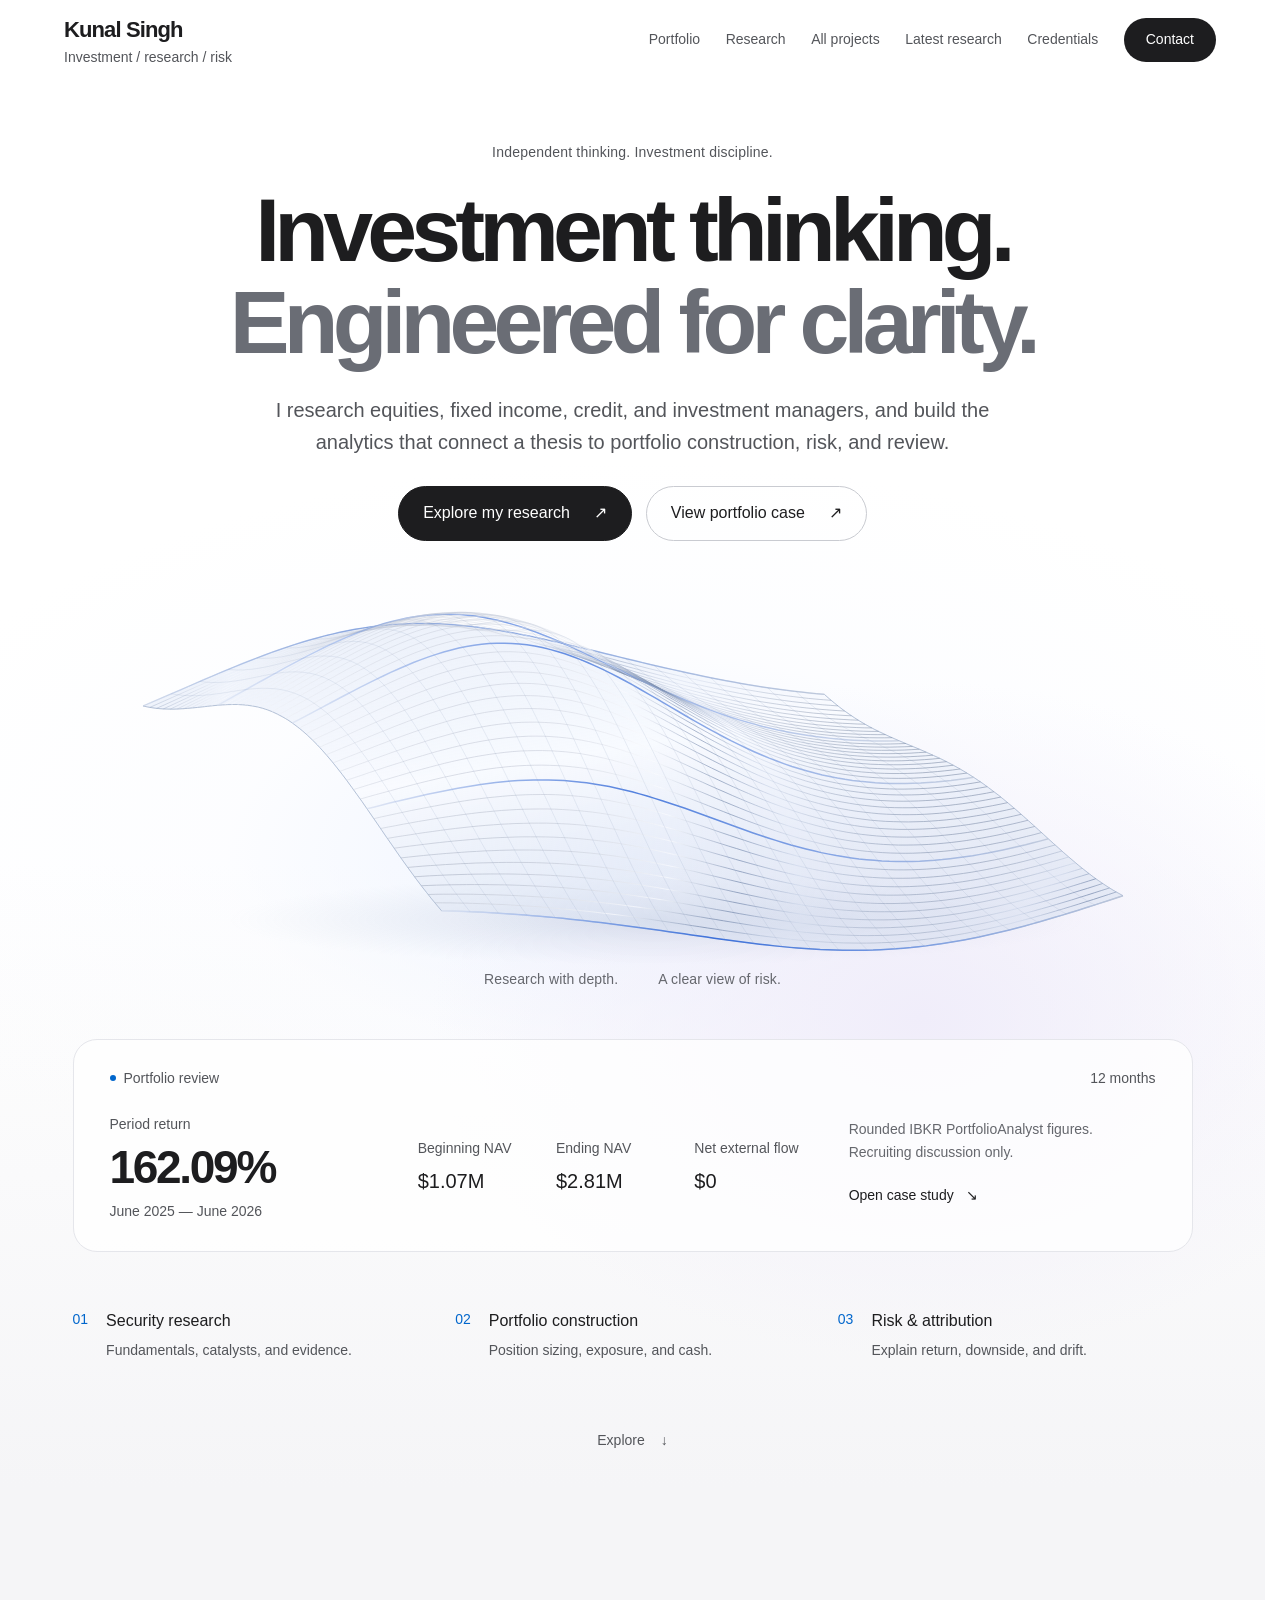
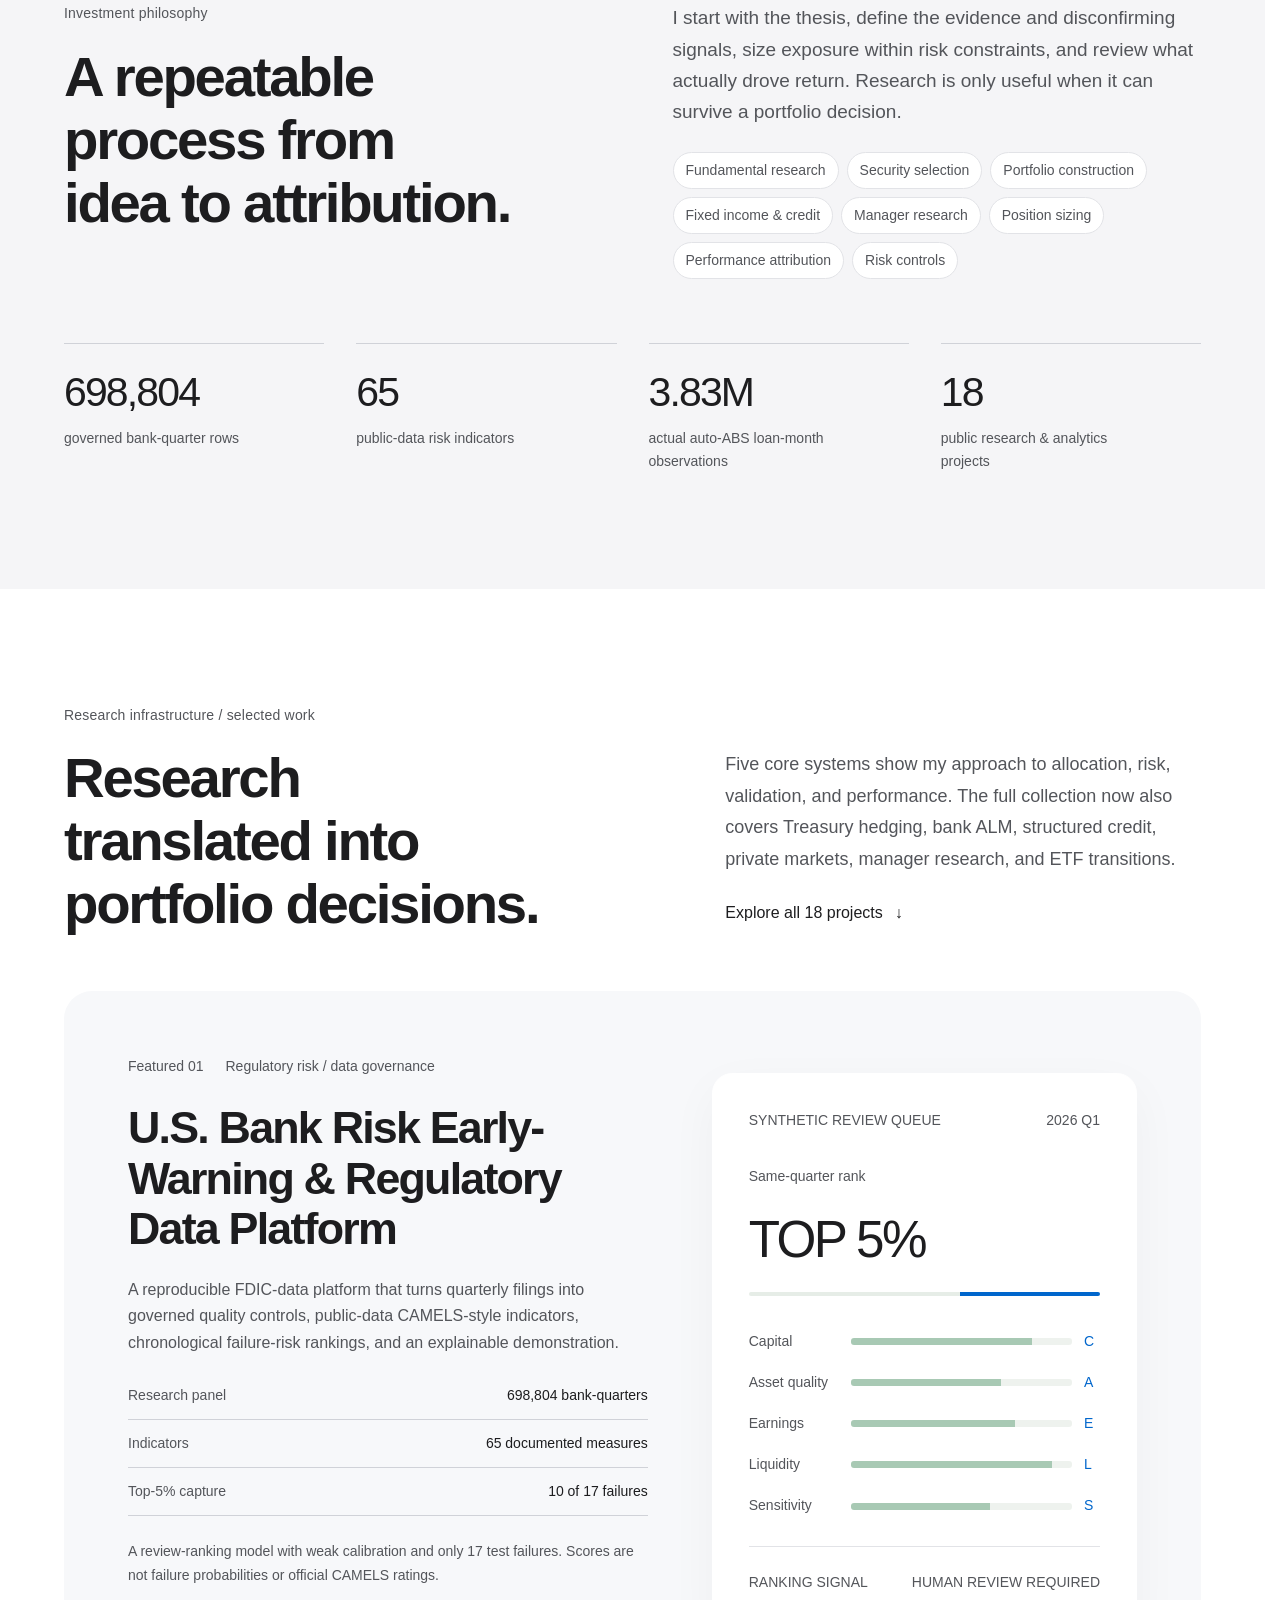
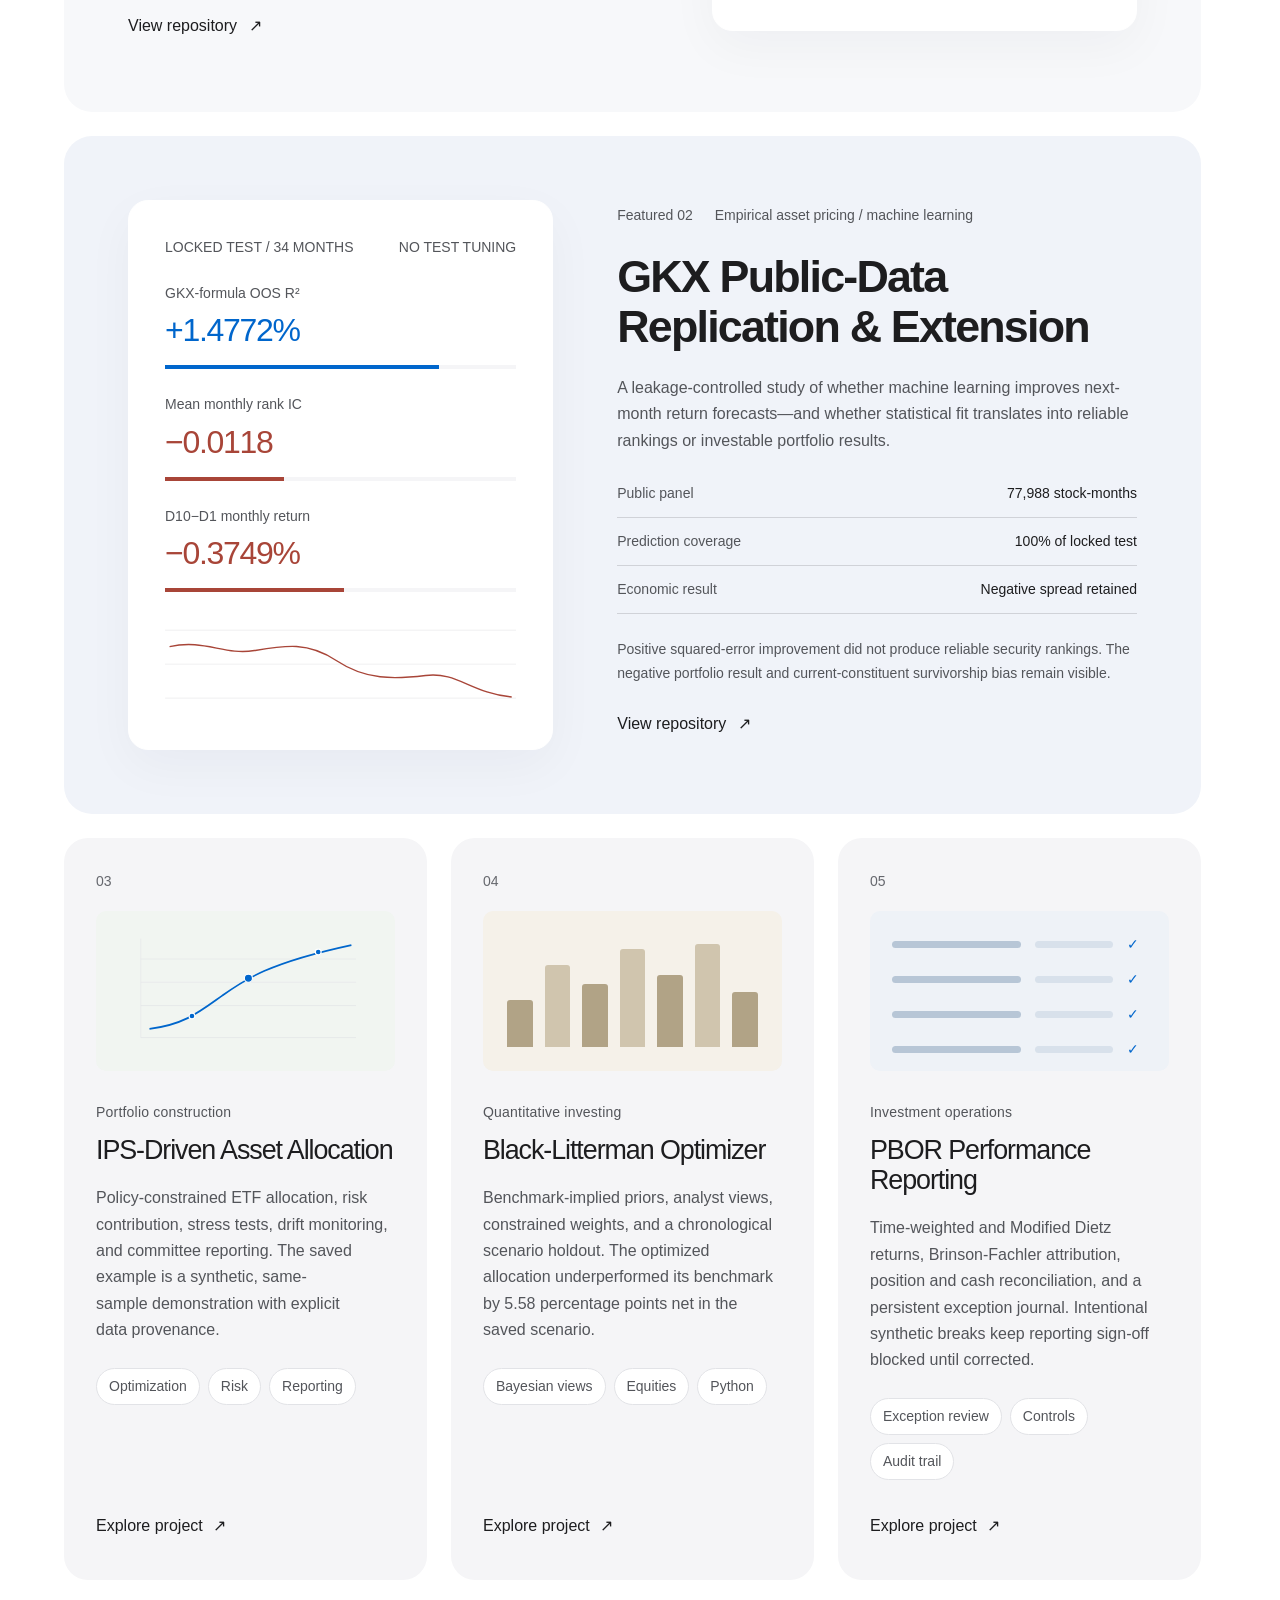
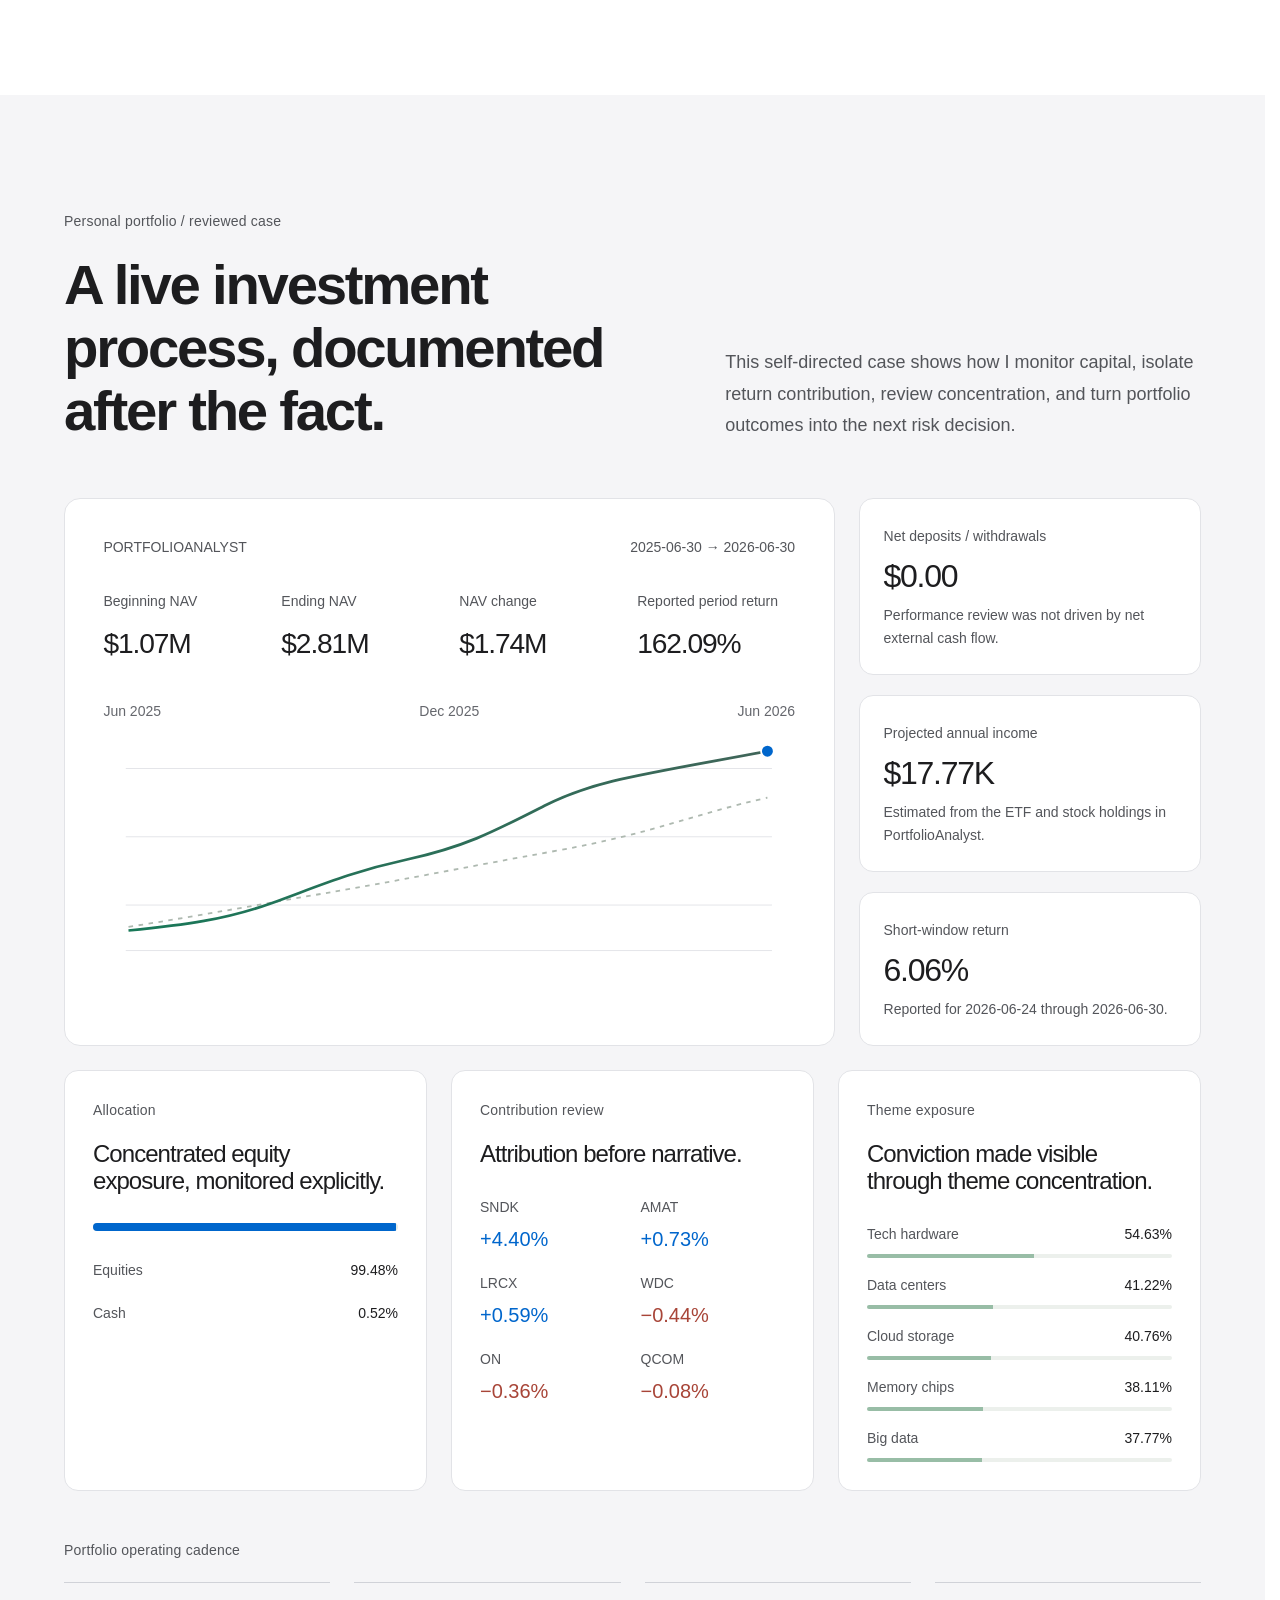
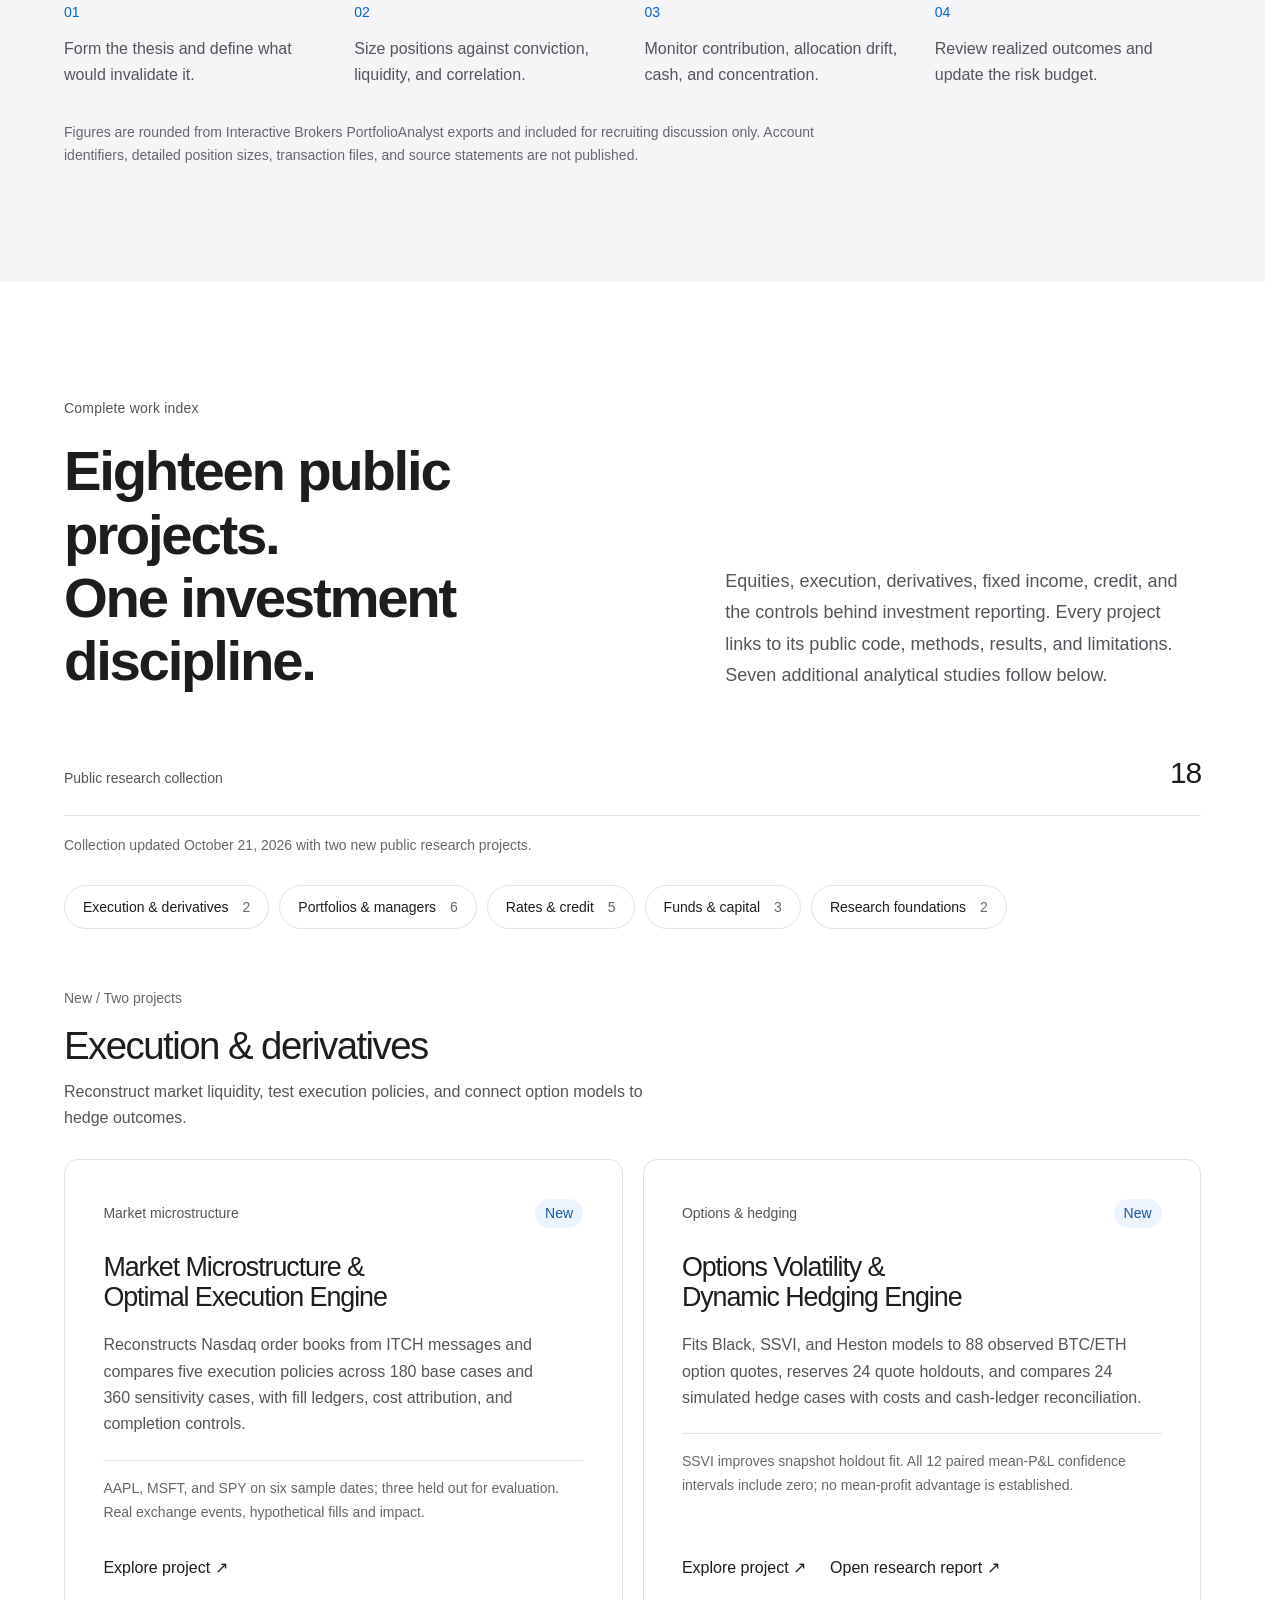
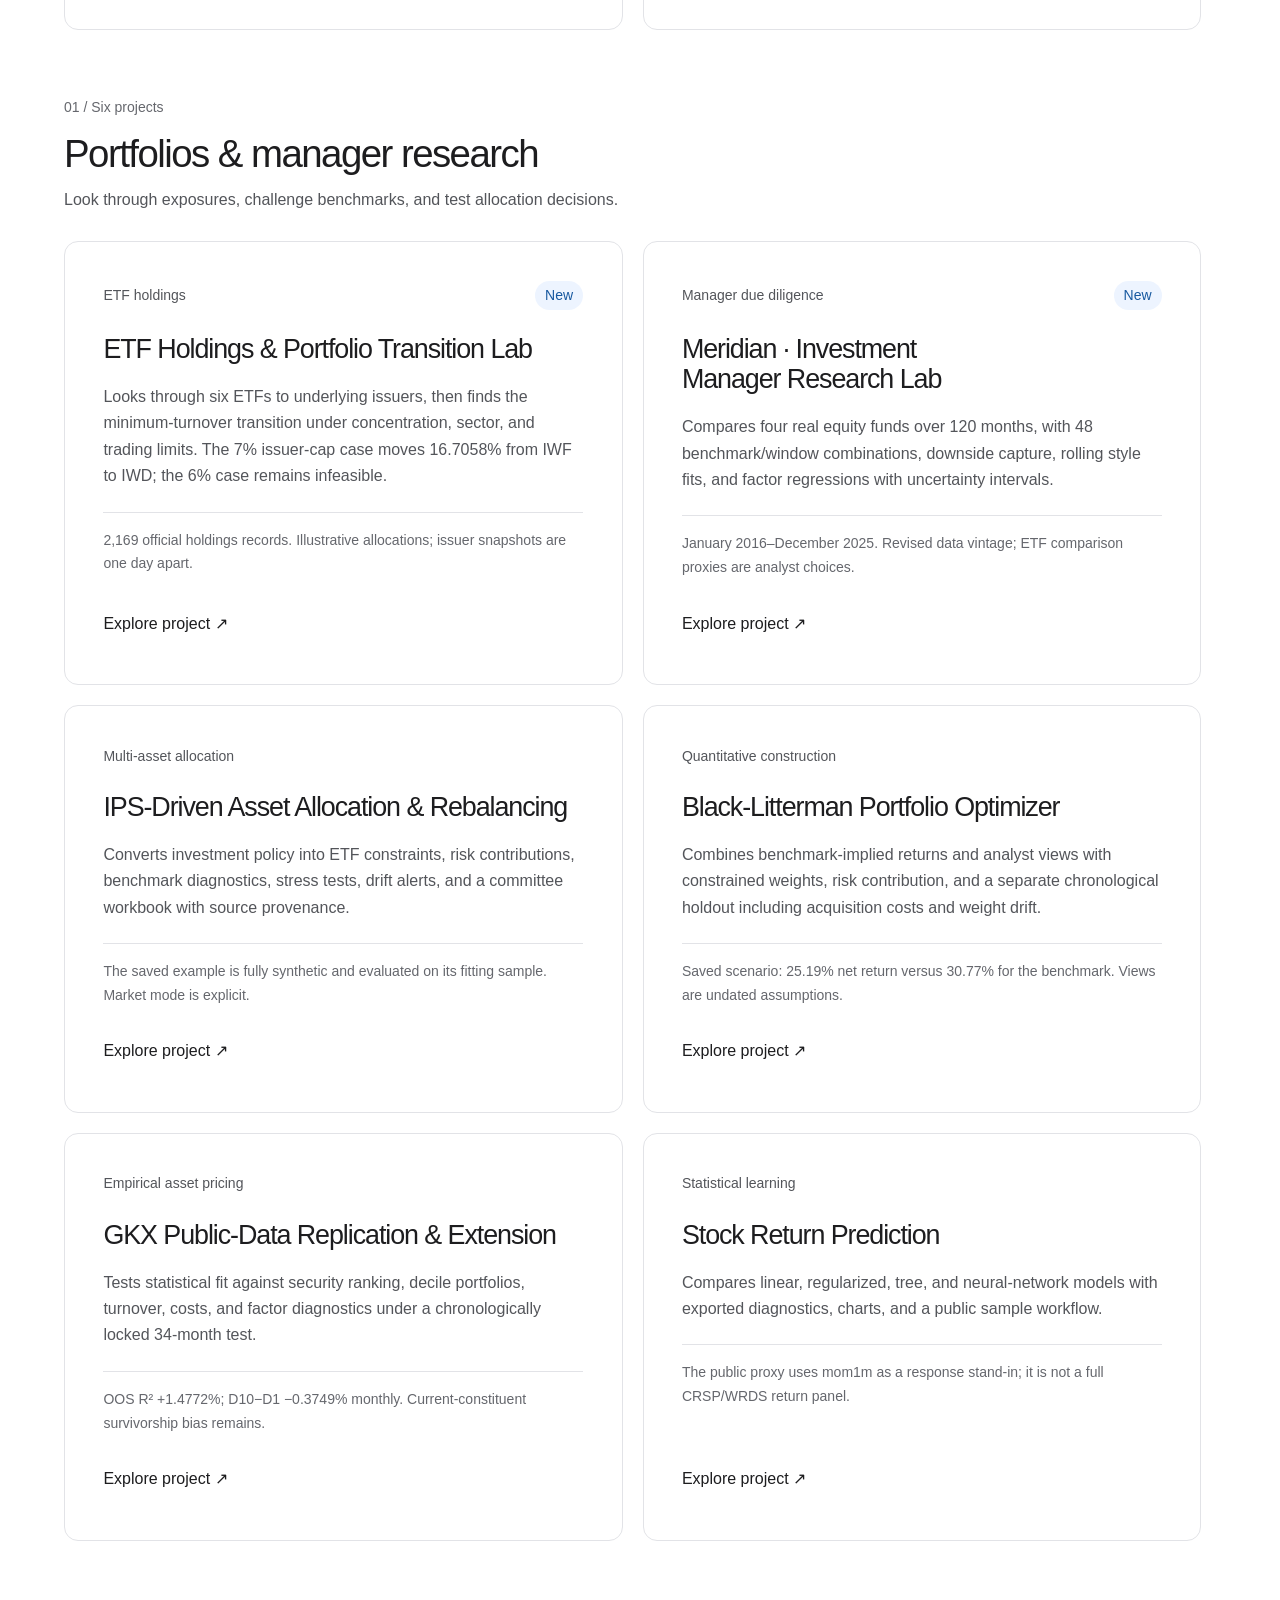
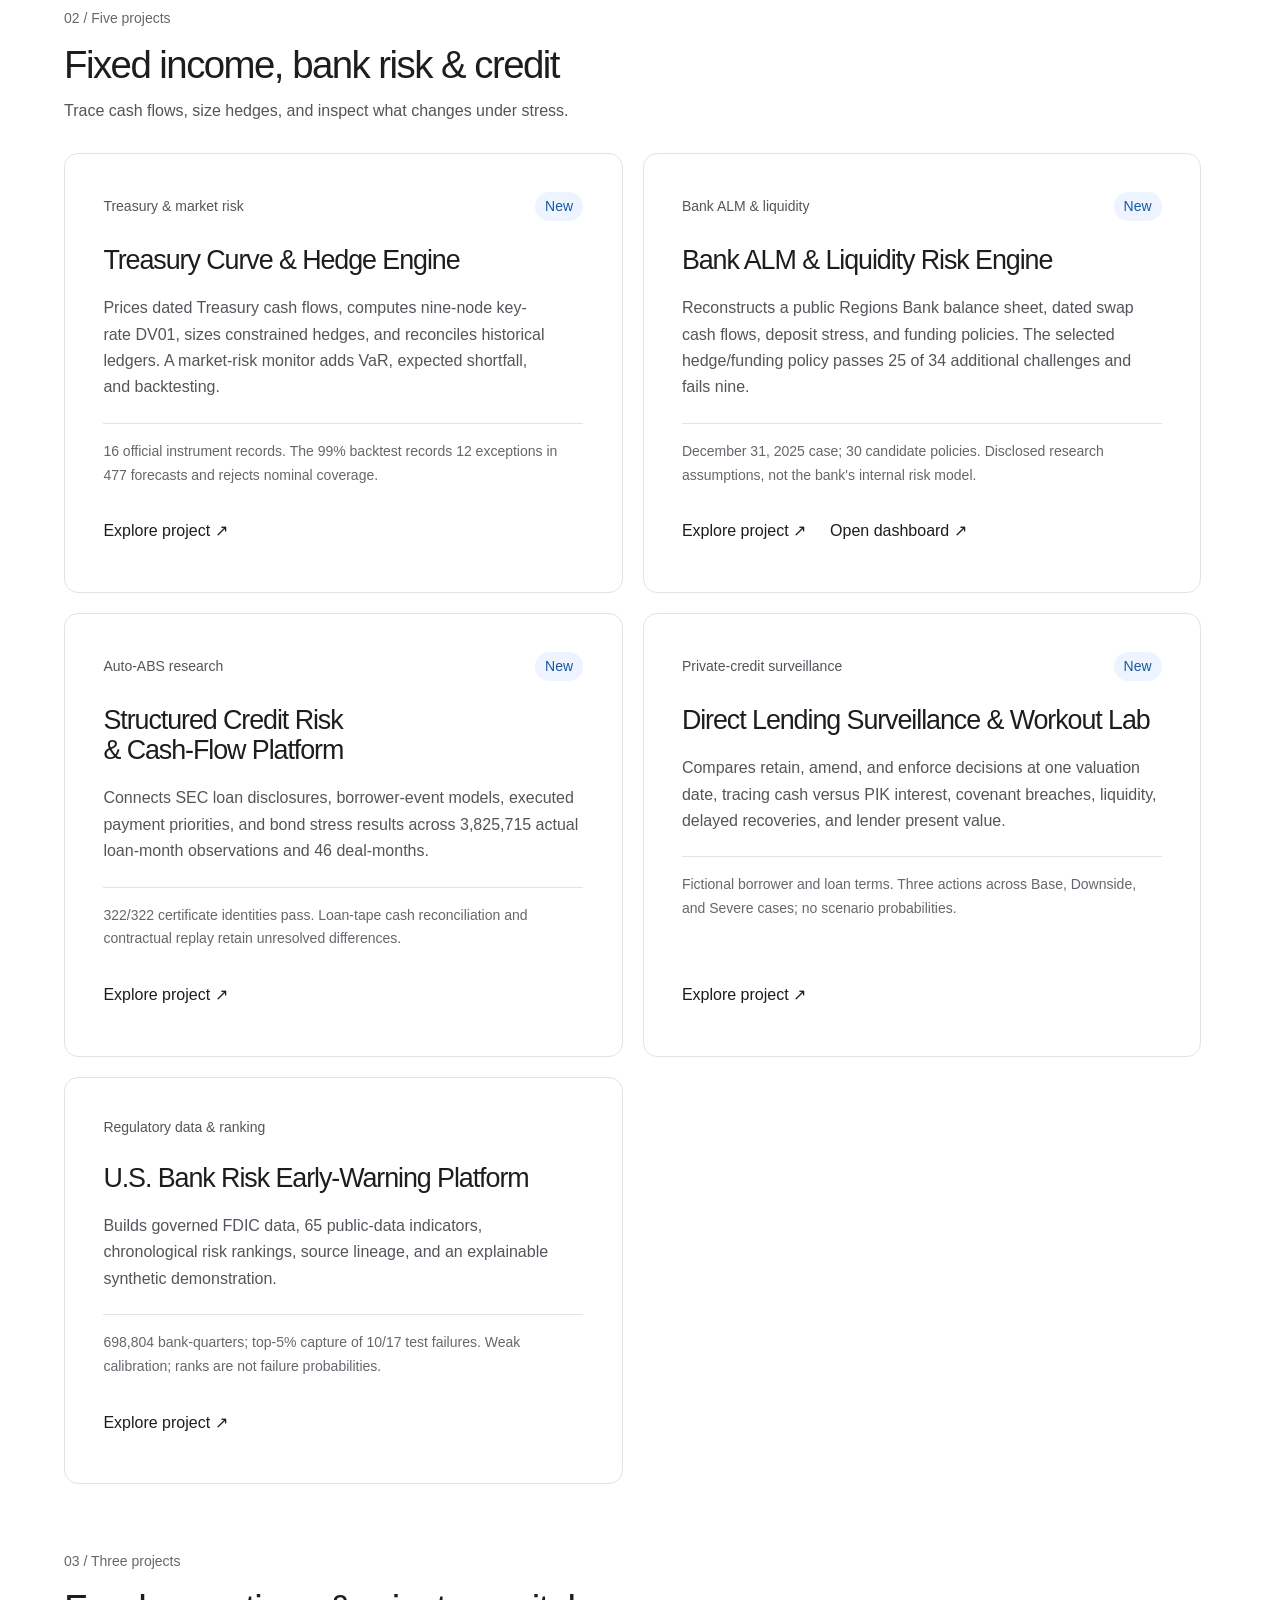
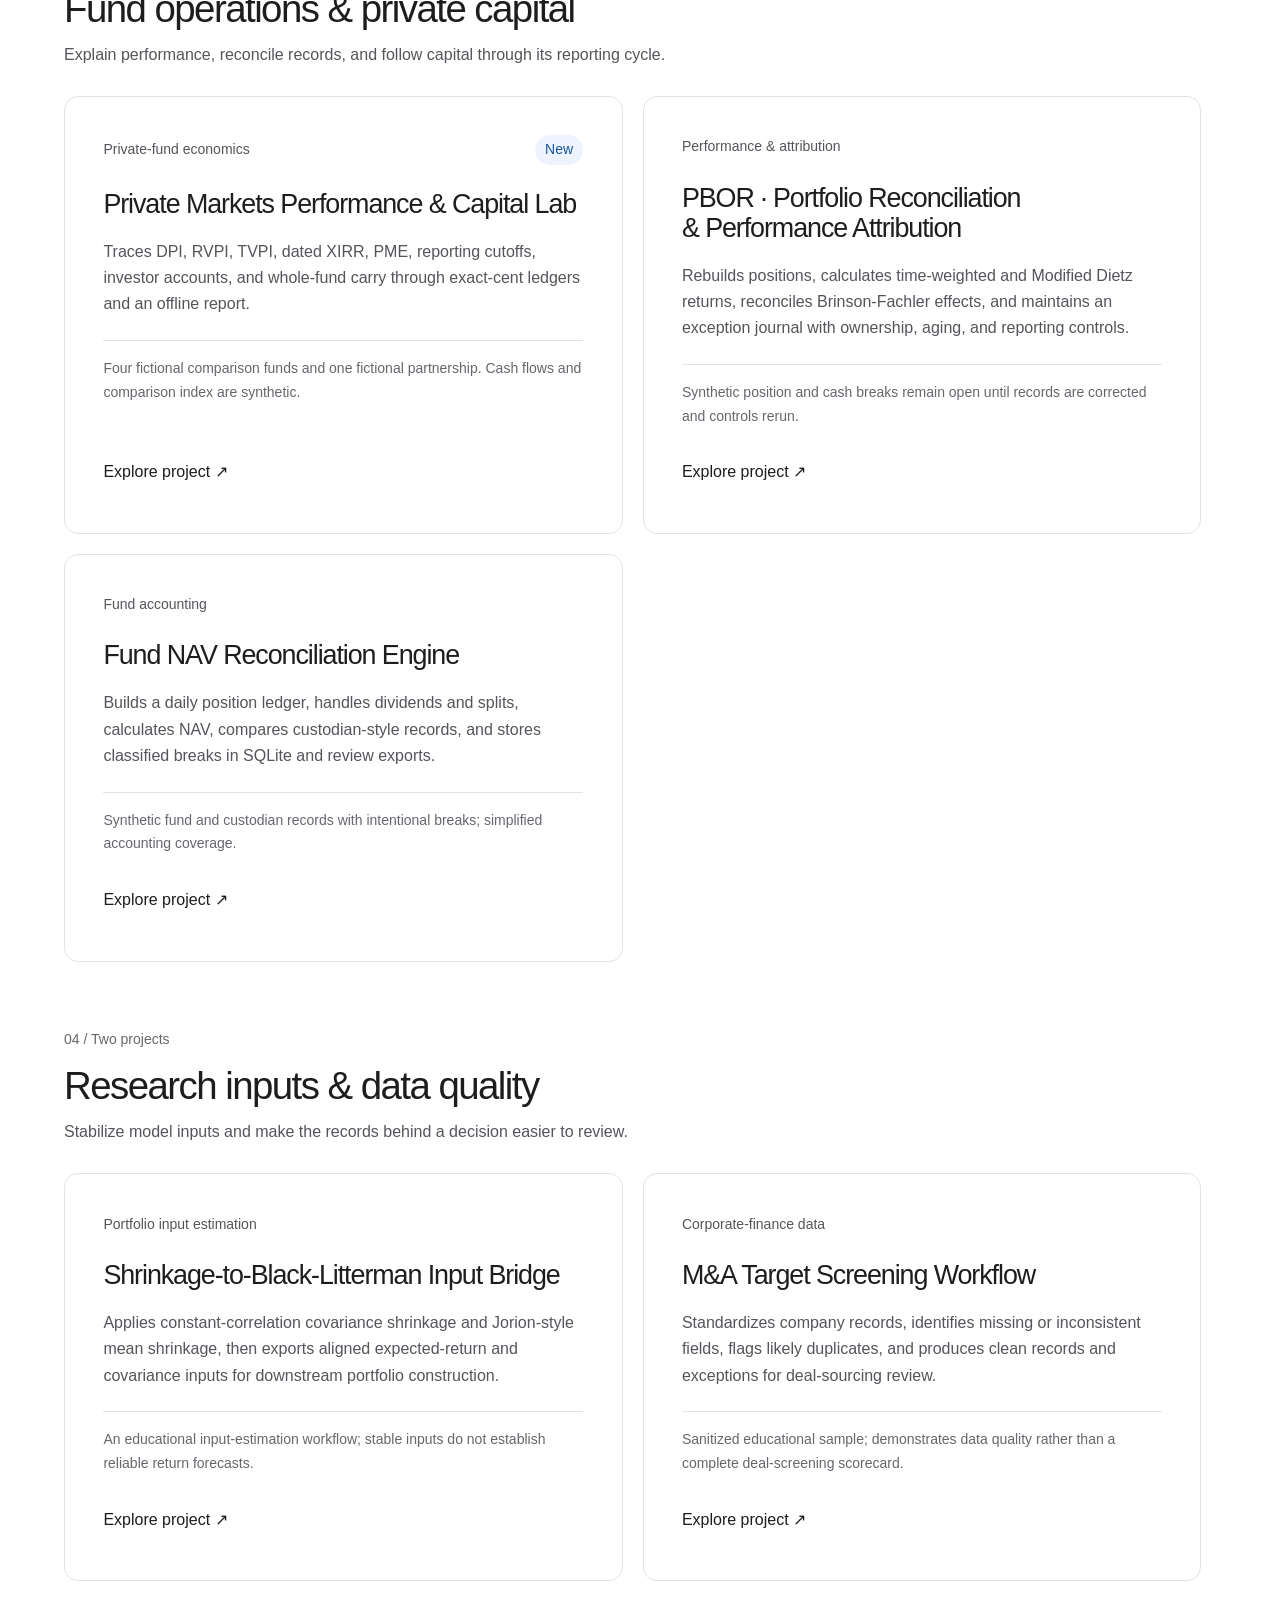
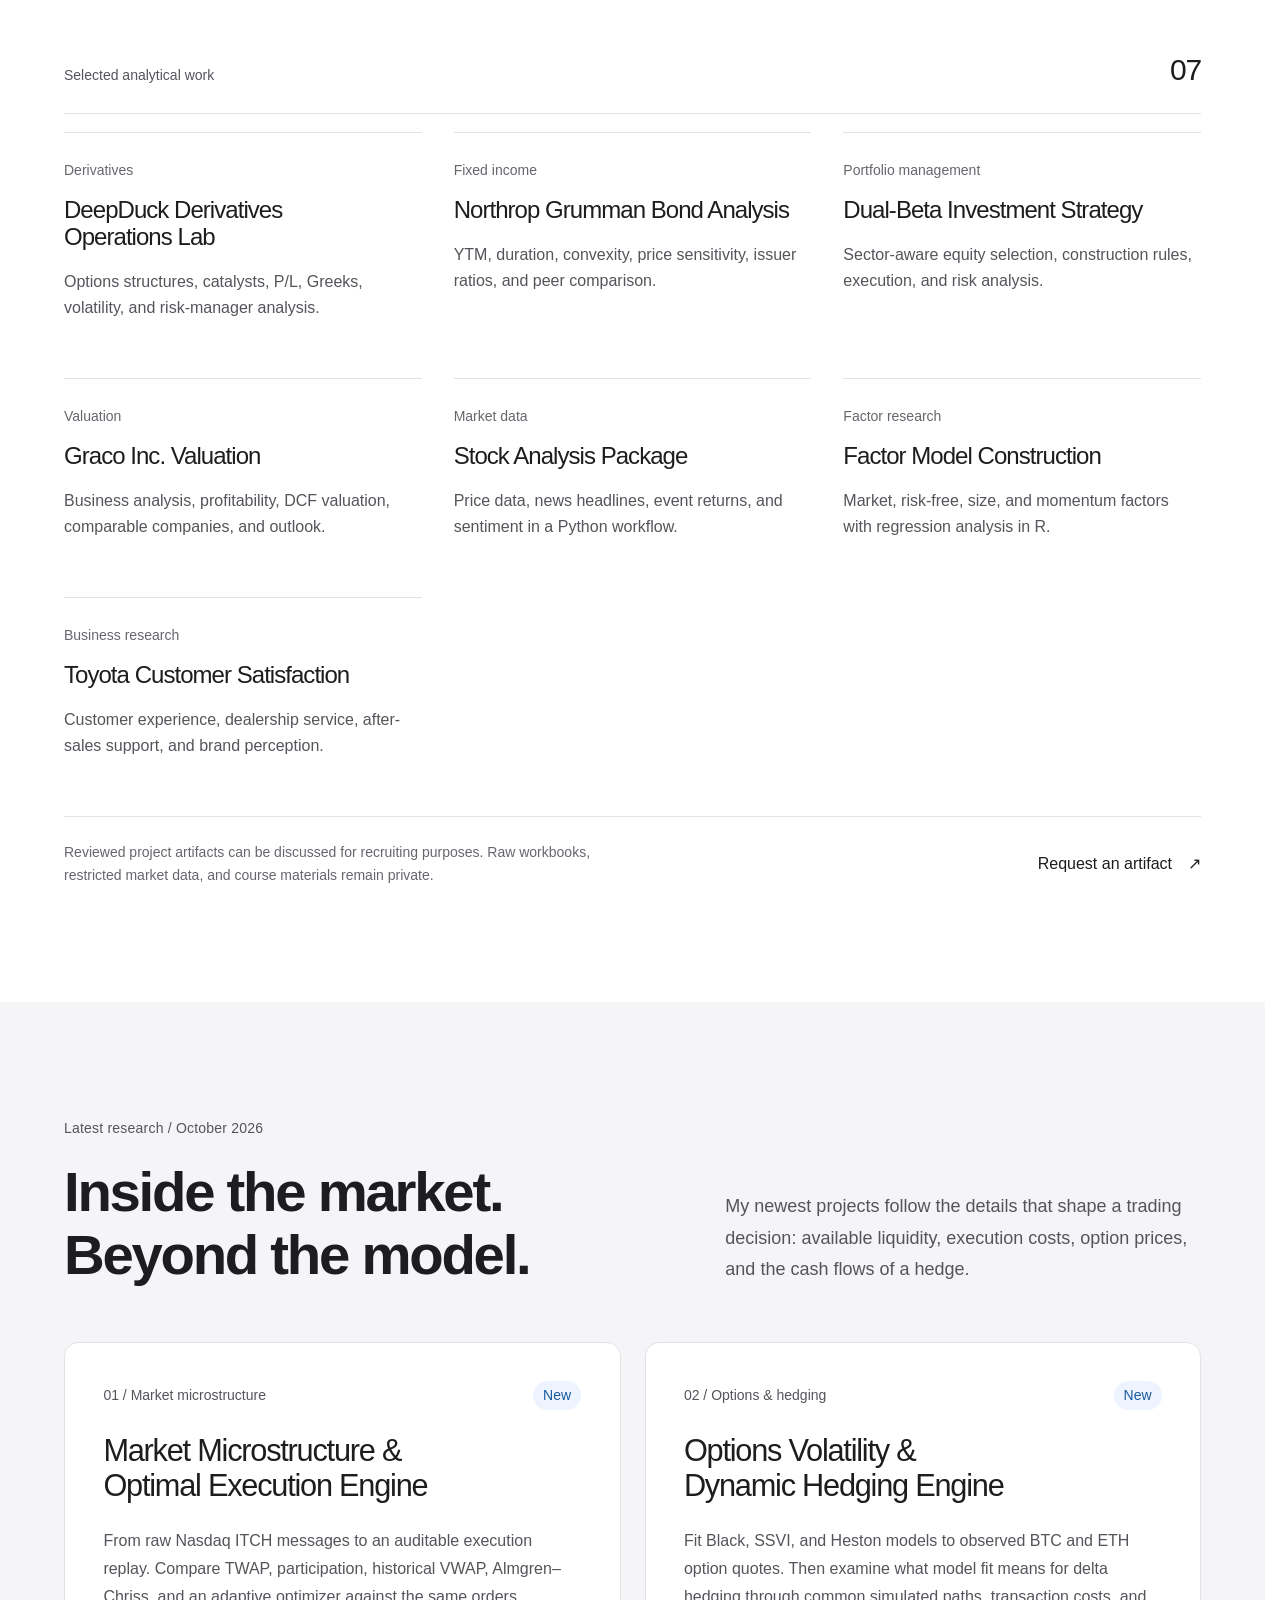
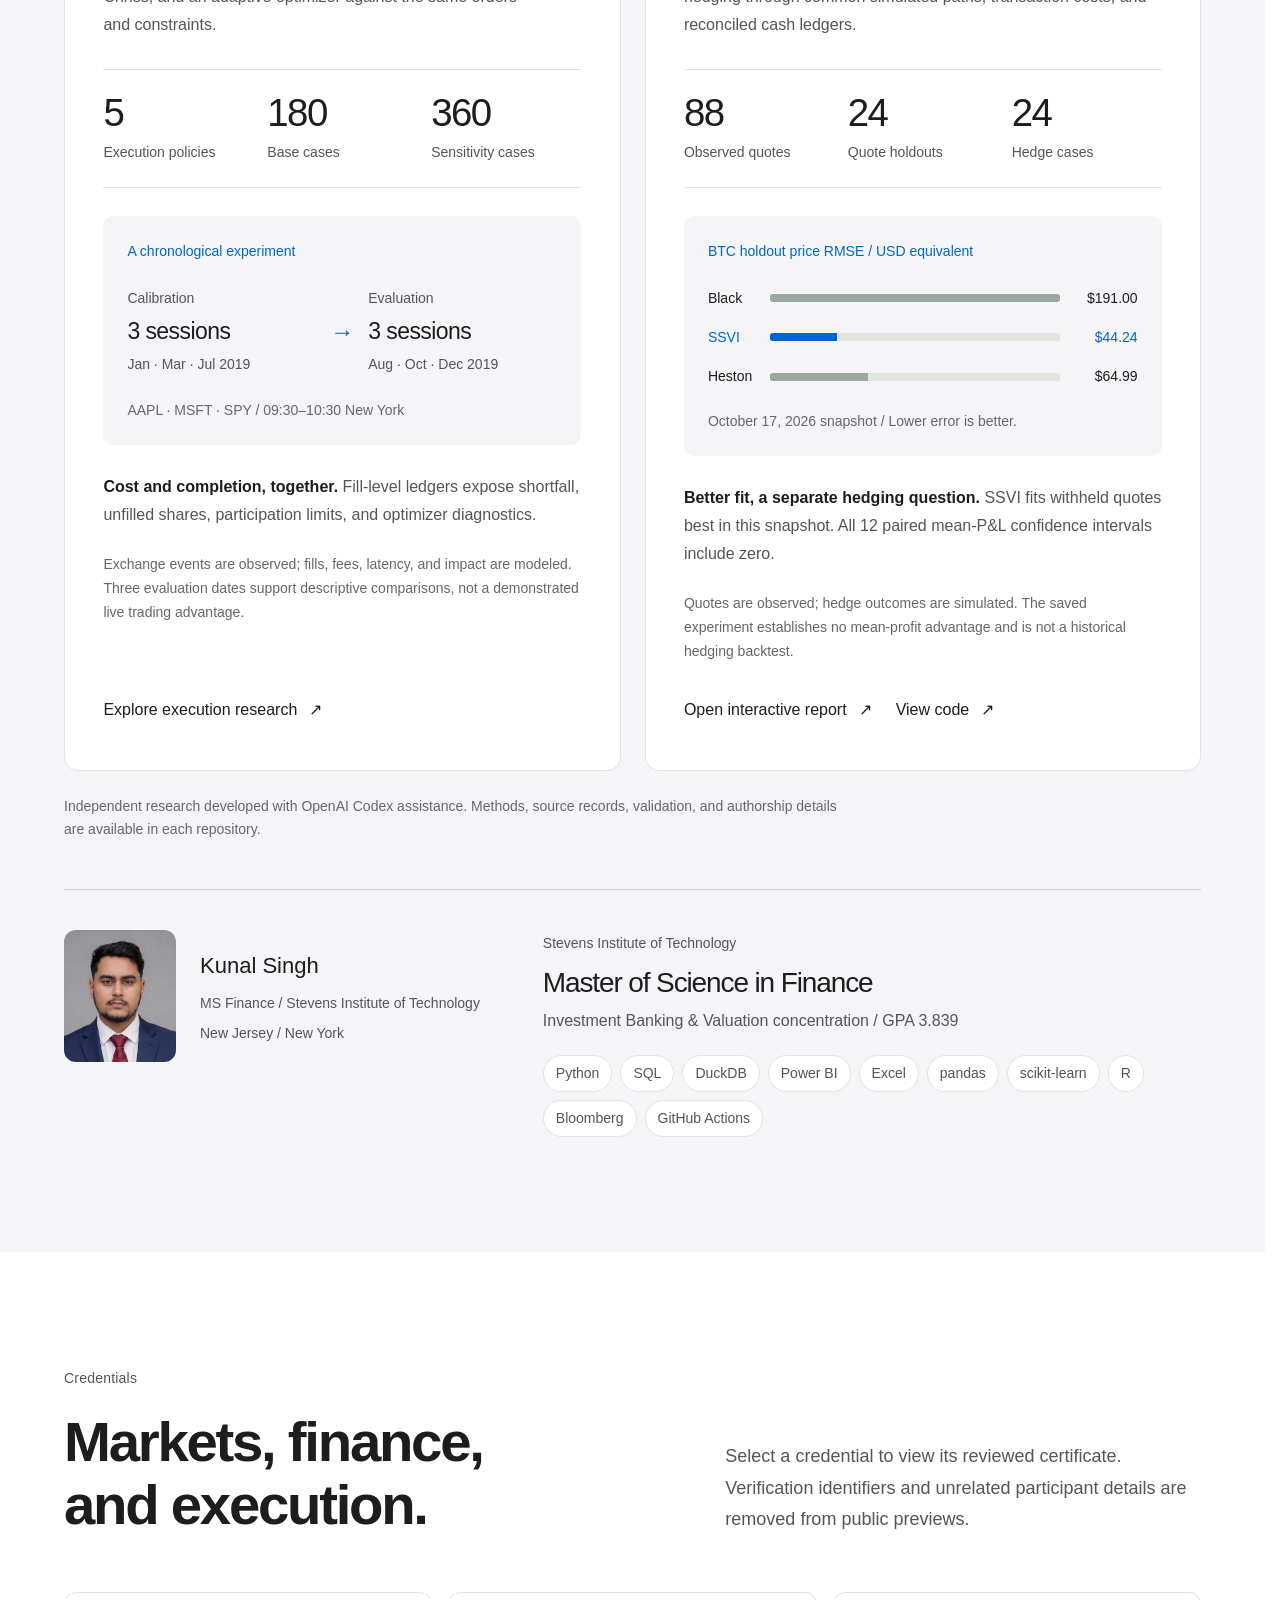
==== commit e60ad3f9: "Polish portfolio motion and interaction feedback" ====
--- a/index.html
+++ b/index.html
@@ -34,7 +34,7 @@
     >
     <title>Kunal Singh | Investment Management, Research & Portfolio Analytics</title>
     <link rel="icon" href="assets/favicon.svg" type="image/svg+xml">
-    <link rel="stylesheet" href="styles.css?v=20261106">
+    <link rel="stylesheet" href="styles.css?v=20261106-motion">
     <script>document.documentElement.classList.add("js");</script>
     <script type="application/ld+json">
       {
@@ -128,7 +128,9 @@
           </div>
 
           <div class="hero-sculpture" aria-hidden="true">
-            <img class="hero-sculpture-image" src="assets/research-surface.svg" width="1200" height="460" alt="" fetchpriority="high" decoding="async">
+            <div class="hero-artwork">
+              <img class="hero-sculpture-image" src="assets/research-surface.svg" width="1200" height="460" alt="" fetchpriority="high" decoding="async">
+            </div>
             <div class="sculpture-caption"><span>Research with depth.</span><span>A clear view of risk.</span></div>
           </div>
 
@@ -1031,6 +1033,6 @@
       </div>
     </dialog>
 
-    <script src="script.js?v=20261106"></script>
+    <script src="script.js?v=20261106-motion"></script>
   </body>
 </html>
--- a/styles.css
+++ b/styles.css
@@ -123,7 +123,9 @@
   transition: color 180ms ease;
 }
 .desktop-nav a:hover, .desktop-nav a.is-active { color: var(--ink); }
-.desktop-nav a.is-active:not(:last-child) { text-decoration: underline; text-underline-offset: 8px; }
+.desktop-nav a:not(:last-child) { position: relative; }
+.desktop-nav a:not(:last-child)::after { content: ""; position: absolute; inset: auto 0 6px; height: 1px; background: currentColor; transform: scaleX(0); transform-origin: left; transition: transform 280ms var(--ease); }
+.desktop-nav a:not(:last-child):is(:hover, :focus-visible, .is-active)::after { transform: scaleX(1); }
 .desktop-nav a:last-child {
   padding: 8px 22px;
   border-radius: 100px;
@@ -163,6 +165,7 @@
   transition: background-color 180ms ease, transform 240ms var(--ease);
 }
 .button:hover { background: #363f38; transform: translateY(-2px); }
+.button:active { transform: translateY(0) scale(0.97); }
 .button-secondary { background: transparent; color: var(--ink); border-color: #c9cbd1; }
 .button-secondary:hover { background: #ededf0; color: var(--ink); }
 .text-link, .project-link {
@@ -201,7 +204,7 @@
   animation-direction: alternate-reverse;
 }
 .hero.is-in-view .hero-signal-field span { animation-play-state: running; }
-.is-paused .hero-signal-field span { animation-play-state: paused; }
+.is-paused .hero .hero-signal-field span { animation-play-state: paused; }
 @keyframes hero-wash { from { transform: translate(-3%, -2%); } to { transform: translate(3%, 3%); } }
 .hero-layout {
   position: relative;
@@ -220,9 +223,13 @@
 .hero-actions { display: flex; flex-wrap: wrap; align-items: center; gap: 18px 28px; margin-top: 32px; }
 .hero-copy .hero-actions { justify-content: center; gap: 14px; margin-top: 28px; }
 .hero-sculpture { width: min(1120px, 100%); margin: 6px auto 24px; transform: translate3d(0, var(--stage-shift, 0px), 0); }
+.hero-artwork { position: relative; transform: perspective(1100px) translate3d(var(--art-x, 0px), var(--art-y, 0px), 0) rotateX(var(--art-rx, 0deg)) rotateY(var(--art-ry, 0deg)); transition: transform 650ms var(--ease); }
+.hero-artwork.is-interacting { transition-duration: 180ms; }
+.hero-artwork::after { content: ""; position: absolute; top: 0; left: 0; width: 240px; height: 240px; background: radial-gradient(circle, #76a7f526, transparent 70%); opacity: 0; pointer-events: none; transform: translate3d(calc(var(--light-x, 0px) - 120px), calc(var(--light-y, 0px) - 120px), 0); transition: opacity 250ms ease; }
+.hero-artwork.is-interacting::after { opacity: 1; }
 .hero-sculpture-image { width: 100%; height: auto; animation: surface-float 8s ease-in-out infinite alternate; animation-play-state: paused; }
 .hero.is-in-view .hero-sculpture-image { animation-play-state: running; }
-.is-paused .hero-sculpture-image { animation-play-state: paused; }
+.is-paused .hero .hero-sculpture-image { animation-play-state: paused; }
 .sculpture-caption { display: flex; justify-content: center; gap: 12px 40px; margin-top: -8px; color: var(--faint); font-size: 14px; letter-spacing: 0.01em; }
 @keyframes surface-float { from { transform: translate3d(0, -5px, 0); } to { transform: translate3d(0, 5px, 0); } }
 .hero-book {
@@ -407,7 +414,7 @@
   background: white;
   transition: border-color 240ms ease, transform 300ms var(--ease);
 }
-.repository-card:hover { border-color: #bbc7df; transform: translateY(-3px); }
+.repository-card:hover { border-color: #bbc7df; }
 .repository-kicker { display: flex; align-items: center; justify-content: space-between; gap: 12px; margin-bottom: 24px; color: var(--muted); font-size: 14px; }
 .project-status { padding: 3px 10px; border-radius: 100px; background: var(--accent-soft); color: #1859a0; font-size: 14px; white-space: nowrap; }
 .repository-card h4 { margin-bottom: 20px; font-size: clamp(1.5rem, 2.1vw, 2rem); overflow-wrap: anywhere; }
@@ -522,7 +529,27 @@
 }
 .motion-ready [data-reveal]:not(.is-visible) { opacity: 0; transform: translateY(14px); }
 .motion-ready [data-reveal].is-visible { opacity: 1; transform: none; }
-@media (hover: hover) { .motion-ready .repository-card.is-visible:hover { transform: translateY(-3px); } }
+.feature-card, .research-story, .repository-card { transition: transform 350ms var(--ease), box-shadow 350ms var(--ease), border-color 250ms ease; }
+.feature-card:focus-within, .research-story:focus-within, .repository-card:focus-within { box-shadow: 0 0 0 2px #0066cc30; }
+.credential-trigger:active, .menu-button:active { transform: scale(0.98); }
+.menu-button, .menu-button span, .credential-trigger { transition: transform 220ms var(--ease), background-color 180ms ease, border-color 180ms ease; }
+@media (hover: hover) and (pointer: fine) {
+  .motion-ready :is(.feature-card, .research-story, .repository-card).is-visible:hover { transform: translateY(-6px); box-shadow: 0 16px 36px #1d23300c; transition: transform 350ms var(--ease), box-shadow 350ms var(--ease), border-color 250ms ease; }
+}
+
+/* Charts reach their final state once and stay idle after the entrance. */
+.effects-ready .visual-reveal :is(.frontier-path, .research-path, .portfolio-line) { stroke-dasharray: 1; stroke-dashoffset: 0; transition: stroke-dashoffset 1200ms var(--ease); }
+.effects-ready .visual-reveal:not(.is-visual-visible) :is(.frontier-path, .research-path, .portfolio-line) { stroke-dashoffset: 1; }
+.effects-ready .visual-reveal :is(.risk-signals i, .model-result i) { transform-origin: left; transition: transform 850ms var(--ease) var(--chart-delay, 0ms); }
+.effects-ready .visual-reveal:not(.is-visual-visible) :is(.risk-signals i, .model-result i) { transform: scaleX(0); }
+.effects-ready .visual-reveal.signal-visual > span { transform-origin: bottom; transition: transform 850ms var(--ease) var(--chart-delay, 0ms); }
+.effects-ready .visual-reveal.signal-visual:not(.is-visual-visible) > span { transform: scaleY(0); }
+.effects-ready .visual-reveal.ledger-visual > div { transition: opacity 700ms var(--ease) var(--chart-delay, 0ms), transform 700ms var(--ease) var(--chart-delay, 0ms); }
+.effects-ready .visual-reveal.ledger-visual:not(.is-visual-visible) > div { opacity: 0; transform: translateX(-8px); }
+.visual-reveal :is(.risk-signals > div, .model-result):nth-child(2), .visual-reveal > :nth-child(2) { --chart-delay: 60ms; }
+.visual-reveal :is(.risk-signals > div, .model-result):nth-child(3), .visual-reveal > :nth-child(3) { --chart-delay: 120ms; }
+.visual-reveal :is(.risk-signals > div, .model-result):nth-child(n + 4), .visual-reveal > :nth-child(n + 4) { --chart-delay: 180ms; }
+.effects-ready .visual-reveal:not(.is-visual-visible) * { transition: none; }
 
 @media (max-width: 1100px) {
   :root { --header-height: 74px; }
@@ -668,4 +695,8 @@
   *, *::before, *::after { animation: none !important; transition: none !important; }
   .motion-ready [data-reveal] { opacity: 1 !important; transform: none !important; }
   .hero-sculpture { transform: none; }
-}
+  .hero-artwork, .button:active, .button:hover, .credential-trigger:active, .menu-button:active { transform: none !important; }
+  .hero-artwork::after { display: none; }
+  .effects-ready .visual-reveal :is(.frontier-path, .research-path, .portfolio-line) { stroke-dashoffset: 0 !important; }
+  .effects-ready .visual-reveal :is(.risk-signals i, .model-result i), .effects-ready .visual-reveal.signal-visual > span, .effects-ready .visual-reveal.ledger-visual > div { transform: none !important; opacity: 1 !important; }
+}
